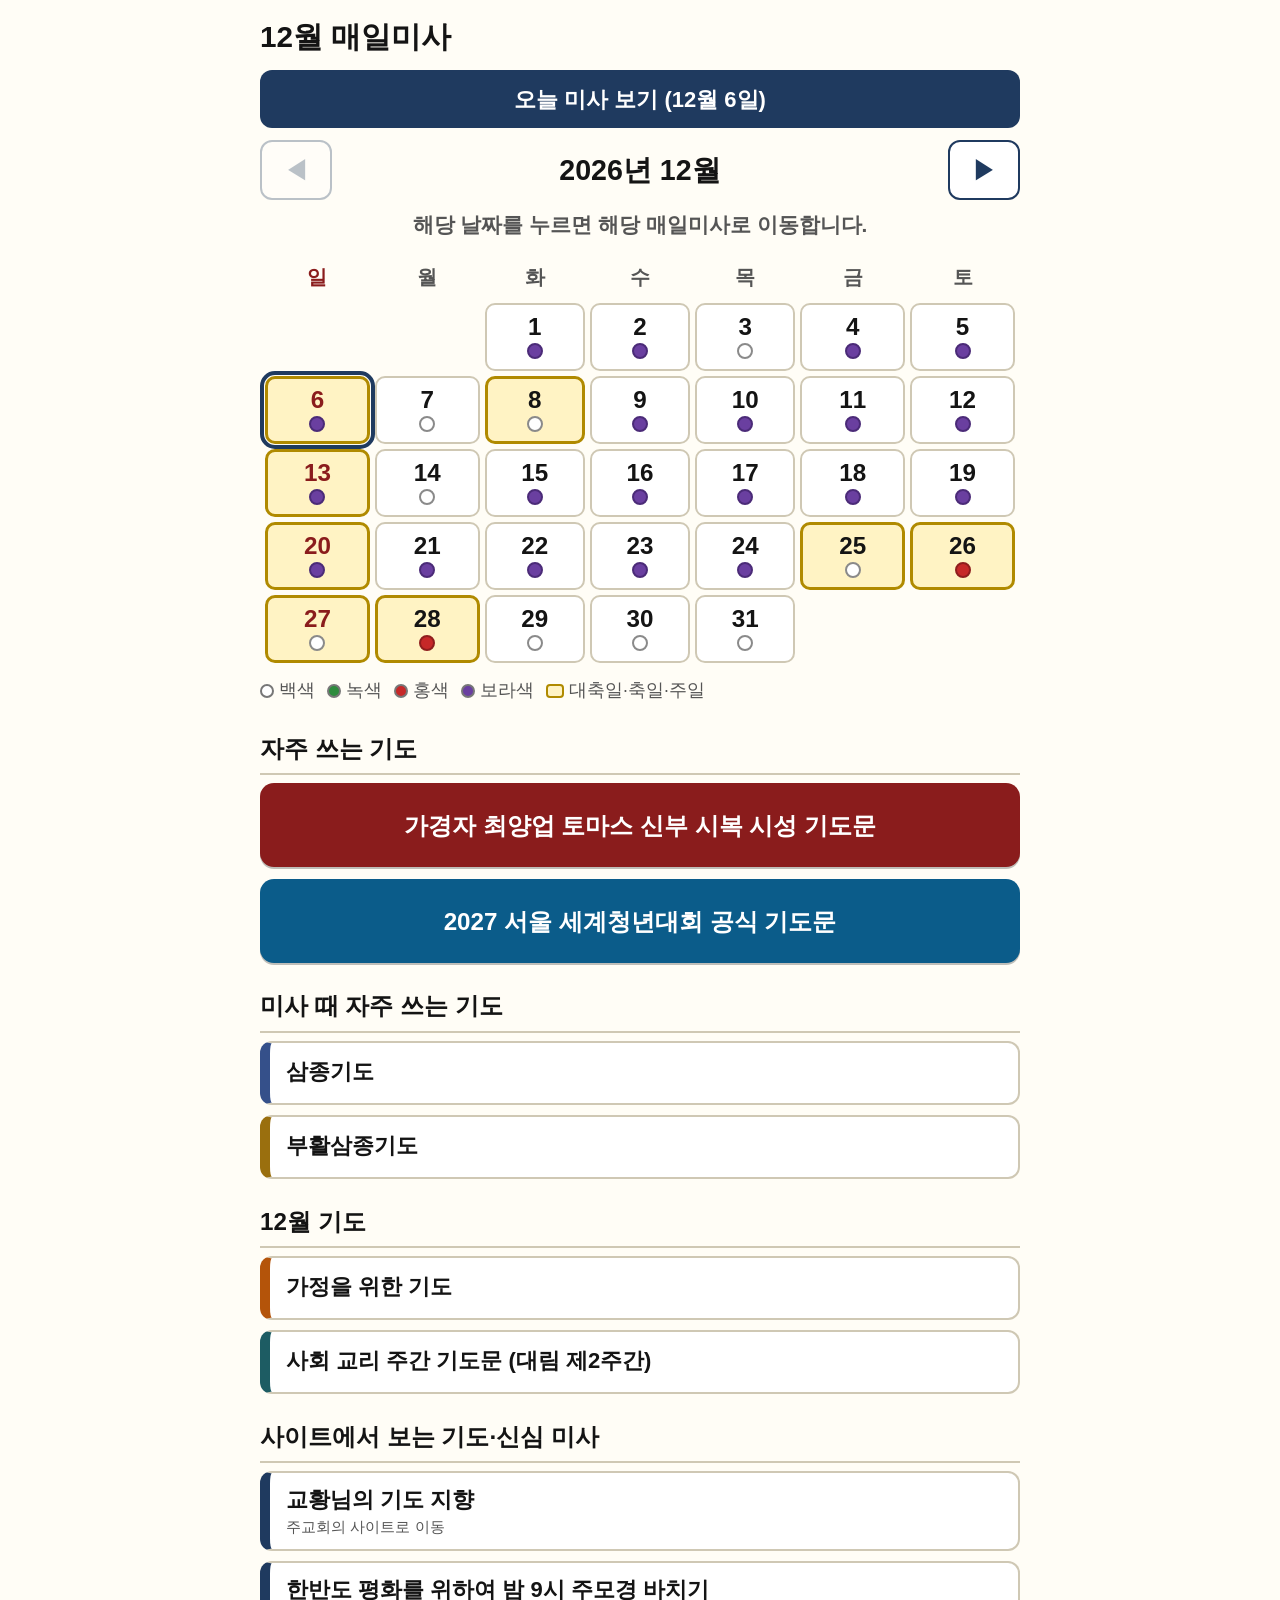
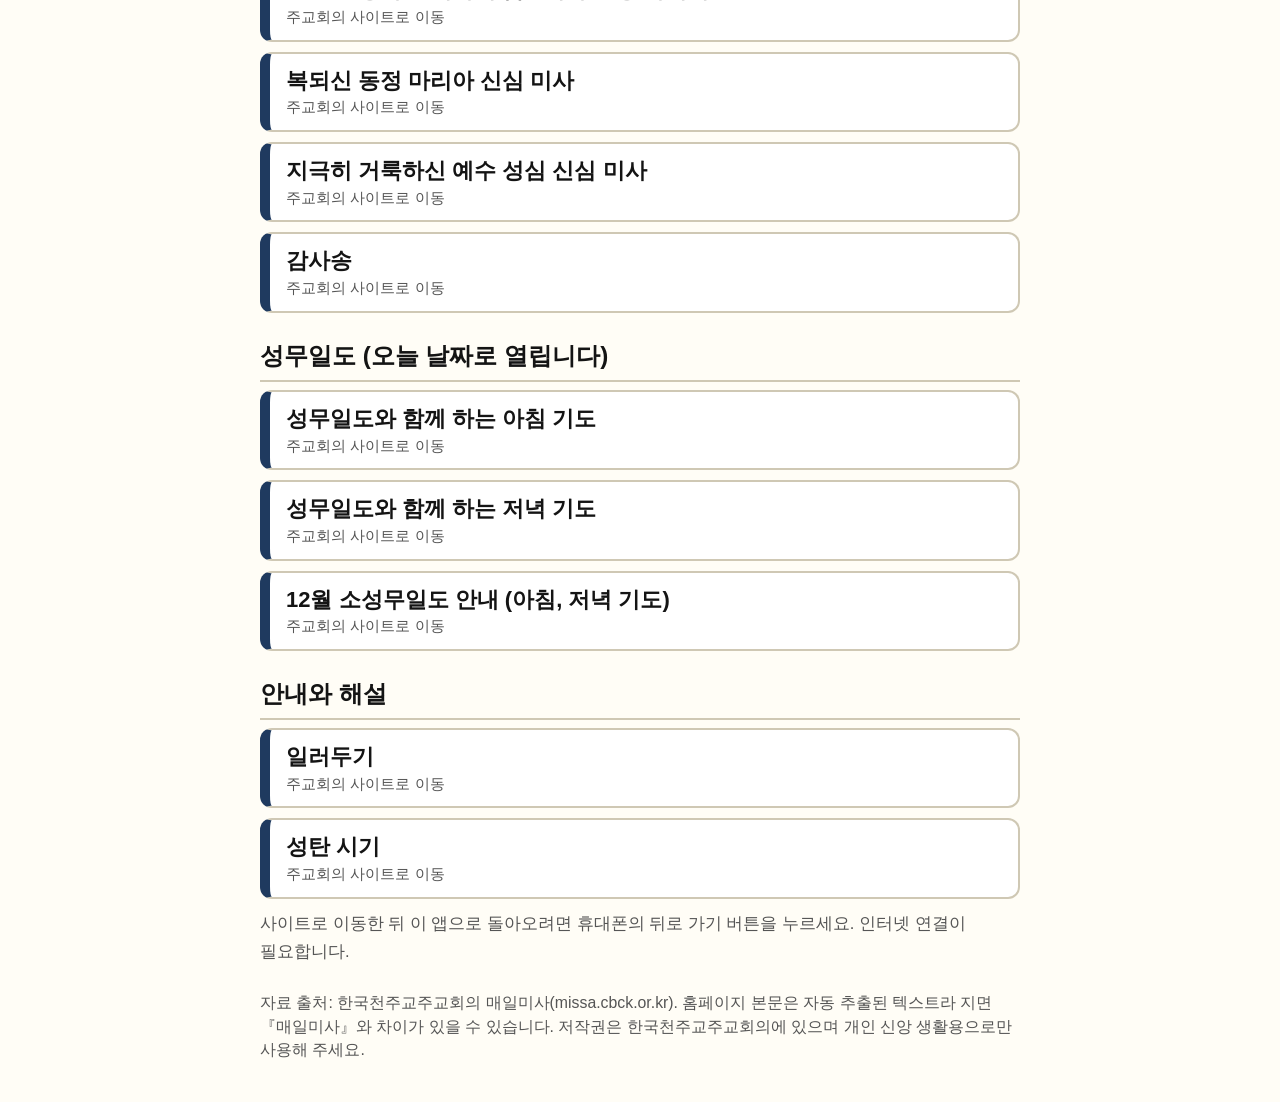
==== missa/index.html @ 9f72b331 "매일미사: 2027년 1월 추가, 3개월 롤링 달력 및 준비 중 안내 Co-Authored-By: Claude Sonnet 5.5 <noreply@anthropic.com> Cla" ====
<!DOCTYPE html>
<html lang="ko">
<head>
<meta charset="utf-8">
<meta name="viewport" content="width=device-width, initial-scale=1, viewport-fit=cover">
<title>매일미사</title>
<style>
:root{--tfs:22px;--bg:#fffdf6;--ink:#141414;--sub:#555;--line:#cfc8b4;--btn:#1f3a5f;--btnink:#fff;--accent:#8a1c1c;--soft:#f1ecdc}
*{box-sizing:border-box;-webkit-tap-highlight-color:transparent}
html{font-size:22px}
body{margin:0;background:var(--bg);color:var(--ink);font-family:"Noto Sans KR","Malgun Gothic","Apple SD Gothic Neo",sans-serif;line-height:1.7;word-break:keep-all}
button{font:inherit;cursor:pointer}
.wrap{max-width:760px;margin:0 auto;padding:12px 14px 40px}
@media (min-width:820px){.wrap{max-width:none;padding:12px 4vw 40px}#app>*{max-width:760px;margin-left:auto;margin-right:auto}#app>.more{display:block}#app>.body{max-width:none}#app>.bh{max-width:none;margin-left:0;margin-right:0}}
.top{display:flex;align-items:center;justify-content:space-between;gap:8px;margin-bottom:8px}
h1{font-size:1.35rem;margin:0}
.fsbox{display:flex;gap:6px}
.fsbox{flex:none}
.fsbox button{font-size:1rem;line-height:1;padding:0 8px;display:flex;align-items:center;justify-content:center;min-width:54px;height:48px;border:2px solid var(--btn);background:#fff;color:var(--btn);border-radius:10px;font-weight:700}
.btn{display:block;width:100%;min-height:58px;padding:10px 14px;border:0;border-radius:12px;background:var(--btn);color:var(--btnink);font-weight:700;text-align:center;text-decoration:none}
.btn.alt{background:#fff;color:var(--btn);border:2px solid var(--btn)}
.today{margin:6px 0 12px}
.cal{width:100%;border-collapse:separate;border-spacing:5px}
.cal th{font-size:.9rem;padding:4px 0;color:var(--sub)}
.cal th.sun,.cal td.sun .n{color:var(--accent)}
.cal td{padding:0}
.cell{width:100%;height:68px;border:2px solid var(--line);border-radius:10px;background:#fff;display:flex;flex-direction:column;align-items:center;justify-content:center;gap:4px;color:var(--ink)}
.cell .n{font-size:1.1rem;font-weight:700;line-height:1}
.dot{width:16px;height:16px;border-radius:50%;border:2px solid #777;display:block}
.c-백{background:#fff;border-color:#8a8a8a}.c-녹{background:#2e8b3d;border-color:#1f6a2b}.c-홍{background:#c62828;border-color:#8f1d1d}.c-자{background:#6a3fa0;border-color:#4b2b78}
.cell.major{background:#fff3c4;border-color:#b08a00;border-width:3px}
.cell.now{outline:4px solid var(--btn);outline-offset:1px}
.cell.none{opacity:.35}
.legend{display:flex;flex-wrap:wrap;gap:12px;font-size:.8rem;color:var(--sub);margin:8px 2px 4px;align-items:center}
.legend span{display:inline-flex;align-items:center;gap:5px}
.legend i{display:inline-block;width:14px;height:14px;border-radius:50%;border:2px solid #777}
.legend b{display:inline-block;width:18px;height:14px;background:#fff3c4;border:2px solid #b08a00;border-radius:4px}
h2.sec{font-size:1.1rem;margin:22px 0 8px;padding-bottom:4px;border-bottom:2px solid var(--line)}
.grid2{display:grid;grid-template-columns:1fr 1fr;gap:10px}
.grid2 .btn{font-size:.9rem;min-height:64px;line-height:1.35}
.note{font-size:.75rem;color:var(--sub);margin-top:6px}
.bar{display:grid;grid-template-columns:1fr 1fr 1fr;gap:8px;margin-bottom:10px}
.bar .btn{min-height:54px;font-size:.9rem;padding:6px}
.head .date{font-size:.95rem;color:var(--sub)}
.head .title{font-size:1.25rem;font-weight:700;display:flex;align-items:center;gap:10px;margin:2px 0}
.head .title .dot{flex:none}
.opt{font-size:.85rem;color:var(--sub)}
.intro{background:var(--soft);border-radius:10px;padding:10px 12px;font-size:.85rem;margin:10px 0;white-space:pre-line}
.mset{display:grid;grid-template-columns:repeat(3,1fr);gap:8px;margin:10px 0}
.tabs{display:grid;grid-template-columns:repeat(3,1fr);gap:8px;margin:10px 0}
.tab{min-height:58px;padding:6px;border:2px solid var(--btn);background:#fff;color:var(--btn);border-radius:12px;font-weight:700;font-size:.92rem;line-height:1.25}
.tab.on{background:var(--btn);color:#fff}
.more{width:100%;margin:2px 0 6px;min-height:50px;border:2px dashed var(--btn);background:transparent;color:var(--btn);border-radius:12px;font-weight:700}
.tabs.small .tab{min-height:50px;font-size:.82rem;border-color:#6b7c93;color:#2c4263}
.tabs.small .tab.on{background:#2c4263;color:#fff}
.body{background:#fff;border:2px solid var(--line);border-radius:12px;padding:14px 14px 18px;margin-top:8px;font-size:var(--tfs)}
.body h3{margin:0 0 8px;font-size:1.05em;color:var(--btn)}
.body p{margin:0}
.ln{display:block;margin:0 0 .45em}
.lead{color:var(--sub);font-size:.88em}
.kind{font-weight:700;margin-top:.6em}
.ref{font-weight:700;color:var(--accent)}
.rf{font-weight:700;color:var(--accent)}
.vn{font-size:.7em;vertical-align:super;color:var(--sub);margin-right:.25em;font-weight:700}
.gap{height:.6em}
.foot{margin-top:26px;font-size:.72rem;color:var(--sub);line-height:1.5}
.pbig{display:block;width:100%;min-height:84px;margin:0 0 12px;padding:12px 16px;border:0;border-radius:14px;color:#fff;font-weight:700;font-size:1.1rem;line-height:1.4;text-align:center;box-shadow:0 2px 0 rgba(0,0,0,.25)}
.plist{display:block;width:100%;min-height:64px;margin:0 0 10px;padding:12px 16px;border:2px solid var(--line);border-left-width:10px;border-left-color:var(--btn);border-radius:12px;background:#fff;color:var(--ink);font-weight:700;font-size:1rem;line-height:1.4;text-align:left;text-decoration:none}
.prep{margin:18px 16px;padding:28px 18px;border:2px dashed #bbb;border-radius:12px;text-align:center;font-size:1.15rem;font-weight:700;line-height:1.7;color:var(--sub)}
.calhint{margin:0 0 12px;text-align:center;font-size:.95rem;font-weight:700;color:var(--sub);line-height:1.4}
.plist small{display:block;font-weight:400;font-size:.7rem;color:var(--sub)}
.ptitle{font-size:1.25rem;font-weight:700;margin:6px 0 10px;line-height:1.4}
.ptext .ln{margin-bottom:.35em}
.msw{display:grid;grid-template-columns:1fr 1fr;gap:8px;margin:0 0 10px}
.mnav{display:grid;grid-template-columns:72px 1fr 72px;gap:8px;align-items:center;margin:0 0 10px}
.mnav .mt{text-align:center;font-size:1.3rem;font-weight:700}
.mnav .mb{height:60px;border:2px solid var(--btn);background:#fff;color:var(--btn);border-radius:12px;font-weight:700;font-size:1.1rem}
.mnav .mb:disabled{opacity:.3}
.bh{display:flex;align-items:center;justify-content:space-between;gap:10px;margin:0 0 8px}
.bh h3,.bh .ptitle{margin:0;flex:1}
.hide{display:none}
</style>
</head>
<body>
<div class="wrap" id="app"></div>
<script>
const DATA = {"20261101":{"d":"2026년 11월 01일 일요일","c":"백","t":"모든 성인 대축일","o":[],"n":"","g":"대영광송 · 신경 · 교중","i":"오늘은 하늘 나라의 모든 성인을 기리는 대축일로, 하느님과 함께 영광을 누리는 성인들의 모범을 본받고자 다짐하는 날이다. 특히 전례력에 축일이 따로 지정되지 않은 성인들을 기억하고 기린다. 이 축일은 동방 교회에서 먼저 시작되어 609년 성 보니파시오 4세 교황 때부터 서방 교회에서도 지내게 되었다. 처음에는 5월 13일이었는데, 9세기 중엽에 11월 1일로 바뀌었다. 교회는 이날 그리스도인들에게 죽음 뒤의 새로운 삶을 바라며 살아가도록 미래의 영광스러운 모습을 보여 주고, 우리와 하늘 나라의 모든 성인 사이의 연대성도 깨우쳐 준다.","s":{"오늘 전례":"오늘은 모든 성인 대축일입니다. 성인들은 하늘 나라에서 하느님을 직접 뵈며 영원한 행복을 누립니다. 하늘 나라의 성인들을 기리며 전구를 청합시다. 예수 그리스도의 죽음과 부활을 굳게 믿는 우리도, 희망을 안고 성인들처럼 하느님을 뵐 그날까지 열심히 살아갑시다.","입당송":"주님 안에서 다 함께 기뻐하세. 모든 성인을 공경하며 축제를 지내세. 천사들도 이 큰 축제를 기뻐하며, 하느님의 아드님을 찬양하네.","본기도":"전능하시고 영원하신 하느님,\n이 성대한 축제로 모든 성인의 공덕을 기리게 하셨으니\n성인들의 전구를 들으시고\n저희가 바라던 하느님의 자비를 풍성히 베풀어 주소서.\n성부와 성령과 함께 천주로서\n영원히 살아 계시며 다스리시는 성자\n우리 주 예수 그리스도를 통하여 비나이다.","제1독서":"<내가 보니, 아무도 수를 셀 수 없을 만큼 큰 무리가 있었습니다. 그들은 모든 민족과 종족과 백성과 언어권에서 나온 사람들이었습니다.>\n▥ 요한 묵시록의 말씀입니다.\n7,2-4.9-14\n나 요한은 2 다른 한 천사가 살아 계신 하느님의 인장을 가지고\n해 돋는 쪽에서 올라오는 것을 보았습니다.\n그가 땅과 바다를 해칠 권한을 받은 네 천사에게 큰 소리로 외쳤습니다.\n3 “우리가 우리 하느님의 종들의 이마에 인장을 찍을 때까지\n땅도 바다도 나무도 해치지 마라.”\n4 나는 인장을 받은 이들의 수가 십사만 사천 명이라고 들었습니다.\n인장을 받은 이들은\n이스라엘 자손들의 모든 지파에서 나온 사람들이었습니다.\n9 그다음에 내가 보니, 아무도 수를 셀 수 없을 만큼 큰 무리가 있었습니다.\n모든 민족과 종족과 백성과 언어권에서 나온 그들은,\n희고 긴 겉옷을 입고 손에는 야자나무 가지를 들고서\n어좌 앞에 또 어린양 앞에 서 있었습니다.\n10 그들이 큰 소리로 외쳤습니다.\n“구원은 어좌에 앉아 계신 우리 하느님과 어린양의 것입니다.”\n11 그러자 모든 천사가 어좌와 원로들과 네 생물 둘레에 서 있다가,\n어좌 앞에 얼굴을 땅에 대고 엎드려 하느님께 경배하며 12 말하였습니다.\n“아멘. 우리 하느님께 찬미와 영광과 지혜와 감사와 영예와 권능과 힘이\n영원무궁하기를 빕니다. 아멘.”\n13 그때에 원로 가운데 하나가,\n“희고 긴 겉옷을 입은 저 사람들은 누구이며 어디에서 왔느냐?” 하고\n나에게 물었습니다.\n14 “원로님, 원로님께서 알고 계시지 않습니까?” 하고\n내가 대답하였더니, 그가 나에게 말하였습니다.\n“저 사람들은 큰 환난을 겪어 낸 사람들이다.\n저들은 어린양의 피로 자기들의 긴 겉옷을 깨끗이 빨아 희게 하였다.”\n주님의 말씀입니다.\n◎ 하느님, 감사합니다.","화답송":"시편 24(23),1-2.3-4ㄱㄴ.5-6(◎ 6 참조)\n◎ 주님, 이들이 당신 얼굴을 찾는 세대이옵니다.\n○ 주님의 것이라네, 온 땅과 그 안에 가득 찬 것들, 온 누리와 그 안에 사는 것들. 그분이 물 위에 세우시고, 강 위에 굳히셨네. ◎\n○ 누가 주님의 산에 오를 수 있으랴? 누가 그 거룩한 곳에 설 수 있으랴? 손이 깨끗하고 마음이 결백한 이, 헛된 것에 정신을 팔지 않는 이라네. ◎\n○ 그는 주님께 복을 받으리라. 구원의 하느님께 의로움을 얻으리라. 이들이 야곱이라네. 그분을 찾는 세대, 그분 얼굴을 찾는 세대라네. ◎","제2독서":"<우리는 하느님을 있는 그대로 뵙게 될 것입니다.>\n▥ 요한 1서의 말씀입니다.\n3,1-3\n사랑하는 여러분,\n1 아버지께서 우리에게 얼마나 큰 사랑을 주시어\n우리가 하느님의 자녀라 불리게 되었는지 생각해 보십시오.\n과연 우리는 그분의 자녀입니다.\n세상이 우리를 알지 못하는 까닭은\n세상이 그분을 알지 못하였기 때문입니다.\n2 사랑하는 여러분, 이제 우리는 하느님의 자녀입니다.\n우리가 어떻게 될지는 아직 드러나지 않았지만,\n그분께서 나타나시면 우리도 그분처럼 되리라는 것은 알고 있습니다.\n그분을 있는 그대로 뵙게 될 것이기 때문입니다.\n3 그분께 이러한 희망을 두는 사람은 모두,\n그리스도께서 순결하신 것처럼 자신도 순결하게 합니다.\n주님의 말씀입니다.\n◎ 하느님, 감사합니다.","복음 환호송":"마태 11,28 참조\n◎ 알렐루야.\n○ 주님이 말씀하신다. 고생하며 무거운 짐을 진 너희는 모두 나에게 오너라. 내가 너희에게 안식을 주리라.\n◎ 알렐루야.","복음":"<기뻐하고 즐거워하여라. 너희가 하늘에서 받을 상이 크다.>\n✠ 마태오가 전한 거룩한 복음입니다.\n5,1-12ㄴ\n그때에 1 예수님께서는 군중을 보시고 산으로 오르셨다.\n그분께서 자리에 앉으시자 제자들이 그분께 다가왔다.\n2 예수님께서 입을 여시어 그들을 이렇게 가르치셨다.\n3 “행복하여라, 마음이 가난한 사람들! 하늘 나라가 그들의 것이다.\n4 행복하여라, 슬퍼하는 사람들! 그들은 위로를 받을 것이다.\n5 행복하여라, 온유한 사람들! 그들은 땅을 차지할 것이다.\n6 행복하여라, 의로움에 주리고 목마른 사람들! 그들은 흡족해질 것이다.\n7 행복하여라, 자비로운 사람들! 그들은 자비를 입을 것이다.\n8 행복하여라, 마음이 깨끗한 사람들! 그들은 하느님을 볼 것이다.\n9 행복하여라, 평화를 이루는 사람들! 그들은 하느님의 자녀라 불릴 것이다.\n10 행복하여라, 의로움 때문에 박해를 받는 사람들!\n하늘 나라가 그들의 것이다.\n11 사람들이 나 때문에 너희를 모욕하고 박해하며,\n너희를 거슬러 거짓으로 온갖 사악한 말을 하면, 너희는 행복하다!\n12 기뻐하고 즐거워하여라. 너희가 하늘에서 받을 상이 크다.”\n주님의 말씀입니다.\n◎ 그리스도님, 찬미합니다.","보편 지향 기도":"<각 공동체 스스로 준비한 기도를 바치는 것이 바람직하다.>\n\n1. 교회를 위하여 기도합시다.\n\n의로우신 주님, 교회에 진리의 빛을 비추시어, 세상 모든 이가 이기심의 유혹에 빠지지 않고 부를 올바로 사용하며, 언제나 공동선에 봉사하고 가난한 이들과 연대하도록 이끌게 하소서.\n\n2. 세계 평화를 위하여 기도합시다.\n\n인자하신 주님, 평화를 바라면서도 전쟁이 끊이지 않는 이 세계를 굽어보시어, 이해관계와 이익을 좇아 다투기보다, 대화로 갈등을 풀며 평화로이 살아가게 하소서.\n\n3. 부부들을 위하여 기도합시다.\n\n사랑의 근원이신 주님, 세상 부부들을 돌보아 주시어, 주님께서 주시는 생명을 소중히 받아들이고, 주님의 일에 온마음으로 참여하는 주님 사랑의 증인이 되게 하소서.\n\n4. 교구(대리구, 수도회) 공동체를 위하여 기도합시다.\n\n인도자이신 주님, 저희 교구(대리구, 수도회) 공동체를 굽어살피시어, 공동체가 주님만을 바라며 자신을 오롯이 바친 성인들을 본받아, 주님 뜻에 맞갖게 나아가도록 도와주소서.","예물 기도":"주님,\n모든 성인을 공경하며 드리는 이 예물을 기꺼이 받으시고\n언제나 주님과 함께 살고 있는 성인들의 전구로\n저희도 영원한 구원에 이르게 하소서.\n우리 주 그리스도를 통하여 비나이다.","감사송":"<성인 감사송 3 : 우리의 어머니인 예루살렘의 영광>\n거룩하신 아버지, 전능하시고 영원하신 주 하느님,\n언제나 어디서나 아버지께 감사함이\n참으로 마땅하고 옳은 일이며 저희 도리요 구원의 길이옵니다.\n아버지께서 오늘 저희 어머니인 천상 도읍 예루살렘을 보여 주시니\n거기서 저희 형제들은 이미 승리의 월계관을 받아 쓰고\n아버지를 영원히 기리고 있나이다.\n나약한 저희도 성인들의 뒤를 따라 영광을 기뻐하며\n그들의 도움과 모범으로 힘을 얻어\n활기찬 믿음으로 영원한 고향을 향하여\n나그넷길을 서두르고 있나이다.\n그들의 모범은 나약한 저희에게 힘이 되나이다.\n그러므로 저희도 모든 성인과 천사와 함께\n주님을 찬미하며 기쁨에 넘쳐 큰 소리로 외치나이다.","영성체송":"마태 5,8-10\n행복하여라, 마음이 깨끗한 사람들! 그들은 하느님을 보리라. 행복하여라, 평화를 이루는 사람들! 그들은 하느님의 자녀라 불리리라. 행복하여라, 의로움 때문에 박해를 받는 사람들! 하늘 나라가 그들의 것이다.","영성체 후 묵상":"“행복하여라, 마음이 가난한 사람들! 하늘 나라가 그들의 것이다.” 누구나 알고 있지만 듣는 이에 따라 울림이 다른 예수님의 말씀입니다. 성인들은 예수님의 말씀대로 마음이 가난한 삶을 산 이들입니다. 예수님 때문에 모욕과 박해를 받으면서도 기뻐하고 즐거워한 이들입니다. 우리도 성인들처럼 살아가기로 굳게 다짐하며 성인들의 전구를 청합시다.\n\n<그리스도와 일치를 이루는 가운데 잠시 마음속으로 기도합시다.>","영성체 후 기도":"홀로 거룩하시고 놀라우신 하느님,\n모든 성인과 함께 하느님을 경배하며 은총을 간청하오니\n저희가 하느님의 넘치는 사랑으로 거룩하게 되어\n현세의 나그네 식탁에서 천상 고향의 잔치로 건너가게 하소서.\n우리 주 그리스도를 통하여 비나이다.","오늘의 묵상":"흔히 “지금 나는 행복한가?”라고 스스로 물을 때, 우리는 먼저 심리적 차원으로 접근하고는 합니다. 예를 들어 내가 지금 만족감을 느끼고 있는지, 또는 지금 기분이 좋은 상태인지를 생각합니다. 우리가 삶에서 느끼는 만족감과 좋은 기분은 분명 인간적으로 중요한 가치입니다. 그러나 오늘 복음 속 예수님께서는 우리에게 ‘참행복’이 무엇인지 새롭게 가르쳐 주십니다. 참행복이란 우리 눈길을 하느님께 돌릴 때 찾을 수 있다고 알려 주십니다.\n고대 그리스 철학자 아리스토텔레스는 행복을 덕을 통하여 인간적 번영을 이룬 상태로 보았습니다. 그러나 오늘 복음은 우리에게 행복이란 하느님을 소유함으로써(민수 18,20 참조) 완전해지는 상태라는 진리를 가르칩니다.\n만일 남들보다 가진 것이 훨씬 많은데, 하느님 나라가 약속되어 있지 않다면? 만일 남들보다 더 큰 힘을 가지고 있는데, 하느님의 자녀라고 불릴 수 없다면? 만일 지금의 삶이 너무나 만족스러운데, 하느님과 멀어져 있다면? 과연 참으로 행복한 사람이라고 할 수 있을까요?\n가난하고, 슬퍼하고, 박해받는 사람들은 행복해 보이지 않습니다. 그럼에도 예수님께서는 그들에게 행복을 선언하십니다. 그 까닭은 현재의 고통이 좋은 것이어서가 아니라, 그들에게 하느님 나라가 약속되어 있기 때문입니다.\n그러니 내가 지금 행복한지를 물을 때, 현재 우리가 놓인 상태에 만족하는지 여부가 아니라, 우리가 하느님의 자녀로서 누리게 될 하느님 나라를 생각할 수 있으면 좋겠습니다. 참행복은 현재의 내 감정 상태가 아니라, 하느님께서 우리의 몫이 되어 주시겠다는 약속에서 오기 때문입니다.\n\n(허권범 프란치스코 신부)\n\n매일미사 © 한국천주교중앙협의회"}},"20261102":{"d":"2026년 11월 02일 월요일","c":"자","t":"죽은 모든 이를 기억하는 위령의 날","o":[],"n":"","g":"","i":"‘죽은 모든 이를 기억하는 위령의 날’은 죽은 모든 이의 영혼, 특히 연옥 영혼들이 하루빨리 하느님 나라에 들어갈 수 있도록 기도하는 날이다. 전통적으로 교회는 오늘 세 대의 위령 미사를 봉헌해 왔다. 이러한 특전은 15세기 에스파냐의 도미니코 수도회에서 시작되었다. 교회는 ‘모든 성인 대축일’인 11월 1일부터 8일까지 묘지를 방문하여 세상을 떠난 이들을 위해서 기도할 것을 권장하고 있다.\n\n<이날의 독서는 『미사 독서』 Ⅳ(‘죽은 이를 위한 미사’)에서 선택하여 봉독할 수도 있다.>","m":[{"l":"첫째 미사","s":{"입당송":"1테살 4,14; 1코린 15,22 참조\n예수님이 돌아가셨다가 다시 살아나셨듯이, 하느님은 예수님을 통하여 죽은 이들을 예수님과 함께 데려가시리라. 아담 안에서는 모든 사람이 죽었지만, 그리스도 안에서는 모든 사람이 살아나리라.","본기도":"주님,\n성자께서 죽음에서 부활하시어 저희의 믿음을 깊게 하셨으니\n저희의 기도를 인자로이 들으시고\n저희도 세상을 떠난 주님의 종들과 더불어\n그리스도와 함께 부활하리라는 굳건한 희망을 지니게 하소서.\n성부와 성령과 …….","제1독서":"<나는 알고 있다네, 나의 구원자께서 살아 계심을.>\n▥ 욥기의 말씀입니다.\n19,1.23-27ㄴ\n1 욥이 말을 받았다.\n23 “아, 제발 누가 나의 이야기를 적어 두었으면!\n제발 누가 비석에다 기록해 주었으면!\n24 철필과 납으로 바위에다 영원히 새겨 주었으면!\n25 그러나 나는 알고 있다네, 나의 구원자께서 살아 계심을.\n그분께서는 마침내 먼지 위에서 일어서시리라.\n26 내 살갗이 이토록 벗겨진 뒤에라도 이 내 몸으로 나는 하느님을 보리라.\n27 내가 기어이 뵙고자 하는 분,\n내 눈은 다른 이가 아니라 바로 그분을 보리라.”\n주님의 말씀입니다.\n◎ 하느님, 감사합니다.","화답송":"시편 27(26),1.4.7과 8ㄷ과 9ㄱ.13-14(◎ 1ㄱ 또는 13)\n◎ 주님은 나의 빛, 나의 구원이시다.\n또는\n◎ 저는 산 이들의 땅에서 주님의 어지심을 보리라 믿나이다.\n○ 주님은 나의 빛, 나의 구원. 나 누구를 두려워하랴? 주님은 내 생명의 요새. 나 누구를 무서워하랴? ◎\n○ 주님께 청하는 오직 한 가지, 나 그것을 얻고자 하니, 내 한평생 주님의 집에 살며, 주님의 아름다움 바라보고, 그분의 성전 우러러보는 것이라네. ◎\n○ 주님, 부르짖는 제 소리 들어 주소서. 자비를 베푸시어 응답하소서. 제가 당신 얼굴을 찾고 있나이다. 당신 얼굴 제게서 감추지 마소서. ◎\n○ 저는 산 이들의 땅에서, 주님의 어지심을 보리라 믿나이다. 주님께 바라라. 힘내어 마음을 굳게 가져라. 주님께 바라라. ◎","제2독서":"<그리스도의 피로 의롭게 된 우리는 그분을 통하여 하느님의 진노에서 구원을 받게 될 것입니다.>\n▥ 사도 바오로의 로마서 말씀입니다.\n5,5-11\n형제 여러분, 5 희망은 우리를 부끄럽게 하지 않습니다.\n우리가 받은 성령을 통하여\n하느님의 사랑이 우리 마음에 부어졌기 때문입니다.\n6 우리가 아직 나약하던 시절,\n그리스도께서는 정해진 때에 불경한 자들을 위하여 돌아가셨습니다.\n7 의로운 이를 위해서라도 죽을 사람은 거의 없습니다.\n혹시 착한 사람을 위해서라면 누가 죽겠다고 나설지도 모릅니다.\n8 그런데 우리가 아직 죄인이었을 때에\n그리스도께서 우리를 위하여 돌아가심으로써,\n하느님께서는 우리에 대한 당신의 사랑을 증명해 주셨습니다.\n9 그러므로 이제 그분의 피로 의롭게 된 우리가 그분을 통하여\n하느님의 진노에서 구원을 받게 되리라는 것은 더욱 분명합니다.\n10 우리가 하느님의 원수였을 때에\n그분 아드님의 죽음으로 그분과 화해하게 되었다면,\n화해가 이루어진 지금 그 아드님의 생명으로 구원을 받게 되리라는 것은\n더욱 분명합니다.\n11 그뿐 아니라 우리는 또한 우리 주 예수 그리스도를 통하여 하느님을 자랑합니다.\n이 그리스도를 통하여 이제 화해가 이루어진 것입니다.\n주님의 말씀입니다.\n◎ 하느님, 감사합니다.","복음 환호송":"마태 25,34 참조\n◎ 알렐루야.\n○ 주님이 말씀하신다. 내 아버지께 복을 받은 이들아 와서, 세상 창조 때부터 너희를 위하여 준비된 나라를 차지하여라.\n◎ 알렐루야.","복음":"<기뻐하고 즐거워하여라. 너희가 하늘에서 받을 상이 크다.>\n✠ 마태오가 전한 거룩한 복음입니다.\n5,1-12ㄴ\n그때에 1 예수님께서는 군중을 보시고 산으로 오르셨다.\n그분께서 자리에 앉으시자 제자들이 그분께 다가왔다.\n2 예수님께서 입을 여시어 그들을 이렇게 가르치셨다.\n3 “행복하여라, 마음이 가난한 사람들! 하늘 나라가 그들의 것이다.\n4 행복하여라, 슬퍼하는 사람들! 그들은 위로를 받을 것이다.\n5 행복하여라, 온유한 사람들! 그들은 땅을 차지할 것이다.\n6 행복하여라, 의로움에 주리고 목마른 사람들! 그들은 흡족해질 것이다.\n7 행복하여라, 자비로운 사람들! 그들은 자비를 입을 것이다.\n8 행복하여라, 마음이 깨끗한 사람들! 그들은 하느님을 볼 것이다.\n9 행복하여라, 평화를 이루는 사람들! 그들은 하느님의 자녀라 불릴 것이다.\n10 행복하여라, 의로움 때문에 박해를 받는 사람들!\n하늘 나라가 그들의 것이다.\n11 사람들이 나 때문에 너희를 모욕하고 박해하며,\n너희를 거슬러 거짓으로 온갖 사악한 말을 하면, 너희는 행복하다!\n12 기뻐하고 즐거워하여라. 너희가 하늘에서 받을 상이 크다.”\n주님의 말씀입니다.\n◎ 그리스도님, 찬미합니다.","보편 지향 기도":"<각 공동체 스스로 준비한 기도를 바치는 것이 바람직하다.>\n\n1. 교회를 위하여 기도합시다.\n\n인도자이신 주님, 지상의 나그네인 교회를 굽어보시어, 그리스도의 가르침을 충실히 따르며 하느님 나라의 기쁨을 미리 맛볼 수 있는 은총을 베풀어 주소서.\n\n2. 세계 지도자들을 위하여 기도합시다.\n\n의로우신 주님, 세계 지도자들을 주님의 정의로 이끌어 주시어, 인간의 생명과 자유와 행복을 무엇보다 먼저 생각하고, 창조된 모든 것을 조화롭게 지켜 나가도록 도와주소서.\n\n3. 가족을 잃은 이들을 위하여 기도합시다.\n\n위로자이신 주님, 사랑하는 가족을 떠나보내고 힘겨워하는 이들을 위로하시어, 그들이 십자가 아래 성모님을 기억하며, 부활의 희망으로 고통을 이겨 내게 하소서.\n\n4. 본당 공동체를 위하여 기도합시다.\n\n자비하신 주님, 위령의 날을 맞은 저희 본당 공동체를 살펴 주시어, 공동체 안에서 저희와 함께하다가 세상을 떠난 이들을 기억하며, 더욱더 열심히 기도하고, 다 함께 기쁘게 살아가게 하소서.","예물 기도":"주님,\n성자께서 세우신 사랑의 큰 성사로 하나 되어\n저희가 바치는 이 예물을 자비로이 굽어보시고\n세상을 떠난 주님의 종들이 성자와 함께 천상 영광을 누리게 하소서.\n성자께서는 영원히 …….","감사송":"<위령 감사송 1 : 그리스도 안에서 이루어진 부활의 희망>\n거룩하신 아버지, 전능하시고 영원하신 주 하느님,\n우리 주 그리스도를 통하여\n언제나 어디서나 아버지께 감사함이\n참으로 마땅하고 옳은 일이며 저희 도리요 구원의 길이옵니다.\n그리스도께서 복된 부활의 희망을 주셨기에\n저희는 죽어야 할 운명을 슬퍼하면서도\n다가오는 영생의 약속으로 위로를 받나이다.\n주님, 믿는 이들에게는 죽음이 죽음이 아니요\n새로운 삶으로 옮아감이오니\n세상에서 깃들이던 이 집이 허물어지면\n하늘에 영원한 거처가 마련되나이다.\n그러므로 천사와 대천사와 좌품 주품 천사와\n하늘의 모든 군대와 함께\n저희도 주님의 영광을 찬미하며 끝없이 노래하나이다.","영성체송":"요한 11,25-26 참조\n주님이 말씀하신다. 나는 부활이요 생명이다. 나를 믿는 사람은 죽더라도 살고, 또 살아서 나를 믿는 모든 사람은 영원히 죽지 않으리라.","영성체 후 묵상":"<그리스도와 일치를 이루는 가운데 잠시 마음속으로 기도합시다.>","영성체 후 기도":"주님,\n세상을 떠난 주님의 종들을 위하여 파스카의 신비를 거행하고 비오니\n그들을 빛과 평화의 나라로 이끌어 주소서.\n우리 주 …….","오늘의 묵상":"오늘은 우리보다 앞서 돌아가신 분들을 기억하며 그 영혼을 위하여 기도하는 날입니다. 전통적으로 교회는 이날 세 대의 미사를 봉헌해 왔습니다. 첫째 미사에서는 부활에 대한 굳건한 희망, 둘째 미사에서는 죽은 이들을 위한 하느님의 자비와 안식, 셋째 미사에서는 죽음을 준비하는 깨어 있는 삶에 대하여 묵상하게 됩니다.\n죽음과 관련하여 늘 짝꿍처럼 나오는 말이 ‘인간의 행복’입니다. 가톨릭 교회에서는 인간에게 영원한 행복은 죽음 이후의 삶에서 이루어지므로, 지금 이 땅에서는 그 영원한 행복으로 가는 통로인 죽음을 잘 준비해야 한다고 가르칩니다. 곧 영원한 행복을 기준으로 생각할 때, 삶과 죽음이 서로 관계없는 것이 아니라, 오히려 유기적으로 연결되어 있다는 진리를 알려 줍니다.\n오늘 복음은 우리가 흔히 ‘진복팔단’이라고 하였던 참행복에 관한 말씀입니다. 여기서 첫 번째 “행복하여라.”와 여덟 번째 “행복하여라.”의 결론은 “하늘 나라가 그들의 것이다.”(마태 5,3.10)입니다. 나머지 부분에서는 모두 결론이 미래형인데 이 두 부분의 결론만 현재형이라는 점에 주목해 볼 수 있습니다.\n이는 하늘 나라가 미래의 불투명한 약속이 아니라, 지금 우리가 이미 현세에서 맛볼 수 있으며 동시에 죽음 이후에 완성될 나라임을 뜻합니다. 그러니 사랑하는 형제자매 여러분! 이 첫째 미사를 통하여 지금 이 땅에서부터 부활에 대한 굳건한 희망을 가지면 좋겠습니다. 그 희망은 분명 우리를 하늘 나라의 영원한 행복으로 안내할 것입니다.\n\n(허권범 프란치스코 신부)\n\n매일미사 © 한국천주교중앙협의회"}},{"l":"둘째 미사","s":{"입당송":"4에즈 2,34-35 참조\n주님, 그들에게 영원한 안식을 주소서. 영원한 빛을 그들에게 비추소서.","본기도":"믿는 이들의 영광이시며 의로운 이들의 생명이신 하느님,\n성자의 죽음과 부활로 저희를 구원하셨으니\n세상을 떠난 하느님의 종들에게 자비를 베푸시어\n부활의 신비를 믿은 그들이 영원한 행복을 누리게 하소서.\n성부와 성령과 …….","제1독서":"<하느님께서는 번제물처럼 그들을 받아들이셨다.>\n▥ 지혜서의 말씀입니다.\n3,1-9\n1 의인들의 영혼은 하느님의 손안에 있어\n어떠한 고통도 겪지 않을 것이다.\n2 어리석은 자들의 눈에는 의인들이 죽은 것처럼 보이고\n그들의 말로가 고난으로 생각되며\n3 우리에게서 떠나는 것이 파멸로 여겨지지만 그들은 평화를 누리고 있다.\n4 사람들이 보기에 의인들이 벌을 받는 것 같지만\n그들은 불사의 희망으로 가득 차 있다.\n5 그들은 단련을 조금 받은 뒤 은혜를 크게 얻을 것이다.\n하느님께서 그들을 시험하시고\n그들이 당신께 맞갖은 이들임을 아셨기 때문이다.\n6 그분께서는 용광로 속의 금처럼 그들을 시험하시고\n번제물처럼 그들을 받아들이셨다.\n7 그분께서 그들을 찾아오실 때에 그들은 빛을 내고\n그루터기들만 남은 밭의 불꽃처럼 퍼져 나갈 것이다.\n8 그들은 민족들을 통치하고 백성들을 지배할 것이며\n주님께서는 그들을 영원히 다스리실 것이다.\n9 주님을 신뢰하는 이들은 진리를 깨닫고\n그분을 믿는 이들은 그분과 함께 사랑 속에 살 것이다.\n은총과 자비가 주님의 거룩한 이들에게 주어지고\n그분께서는 선택하신 이들을 돌보시기 때문이다.\n주님의 말씀입니다.\n◎ 하느님, 감사합니다.\n<또는>\n▥ 지혜서의 말씀입니다.\n3,1-6.9\n1 의인들의 영혼은 하느님의 손안에 있어 어떠한 고통도 겪지 않을 것이다.\n2 어리석은 자들의 눈에는 의인들이 죽은 것처럼 보이고\n그들의 말로가 고난으로 생각되며\n3 우리에게서 떠나는 것이 파멸로 여겨지지만 그들은 평화를 누리고 있다.\n4 사람들이 보기에 의인들이 벌을 받는 것 같지만\n그들은 불사의 희망으로 가득 차 있다.\n5 그들은 단련을 조금 받은 뒤 은혜를 크게 얻을 것이다.\n하느님께서 그들을 시험하시고\n그들이 당신께 맞갖은 이들임을 아셨기 때문이다.\n6 그분께서는 용광로 속의 금처럼 그들을 시험하시고\n번제물처럼 그들을 받아들이셨다.\n9 주님을 신뢰하는 이들은 진리를 깨닫고\n그분을 믿는 이들은 그분과 함께 사랑 속에 살 것이다.\n은총과 자비가 주님의 거룩한 이들에게 주어지고\n그분께서는 선택하신 이들을 돌보시기 때문이다.\n주님의 말씀입니다.\n◎ 하느님, 감사합니다.","화답송":"시편 116(114─115),5-6.10-11.15와 16ㄱㄴㄹ(◎ 9)\n◎ 나는 주님 앞에서 걸어가리라. 살아 있는 이들의 땅에서 걸으리라.\n○ 주님은 너그럽고 의로우신 분, 우리 하느님은 자비를 베푸시네. 주님은 작은 이들을 지키시는 분, 가엾은 나를 구해 주셨네. ◎\n○ “나 참으로 비참하구나.” 되뇌면서도 나는 믿었네. 문득 놀라 나는 말하였네. “사람은 모두 거짓말쟁이.” ◎\n○ 주님께 성실한 이들의 죽음이, 주님 눈에는 참으로 소중하네. 아, 주님, 저는 당신의 종. 당신이 제 사슬을 풀어 주셨나이다. ◎","제2독서":"<죄가 많아진 그곳에 은총이 충만히 내렸습니다.>\n▥ 사도 바오로의 로마서 말씀입니다.\n5,17-21\n형제 여러분, 17 한 사람의 범죄로\n그 한 사람을 통하여 죽음이 지배하게 되었지만,\n은총과 의로움의 선물을 충만히 받은 이들은\n예수 그리스도 한 분을 통하여 생명을 누리며 지배할 것입니다.\n18 그러므로 한 사람의 범죄로 모든 사람이 유죄 판결을 받았듯이,\n한 사람의 의로운 행위로 모든 사람이 의롭게 되어 생명을 받습니다.\n19 한 사람의 불순종으로 많은 이가 죄인이 되었듯이,\n한 사람의 순종으로 많은 이가 의로운 사람이 될 것입니다.\n20 율법이 들어와 범죄가 많아지게 하였습니다.\n그러나 죄가 많아진 그곳에 은총이 충만히 내렸습니다.\n21 이는 죄가 죽음으로 지배한 것처럼,\n은총이 우리 주 예수 그리스도를 통하여\n영원한 생명을 가져다주는 의로움으로 지배하게 하려는 것입니다.\n주님의 말씀입니다.\n◎ 하느님, 감사합니다.","복음 환호송":"마태 11,25 참조\n◎ 알렐루야.\n○ 하늘과 땅의 주님이신 아버지, 찬미받으소서. 아버지는 하늘 나라의 신비를 철부지들에게 드러내 보이셨나이다.\n◎ 알렐루야.","복음":"<나에게 오너라. 내가 너희에게 안식을 주겠다.>\n✠ 마태오가 전한 거룩한 복음입니다.\n11,25-30\n25 그때에 예수님께서 이렇게 말씀하셨다.\n“아버지, 하늘과 땅의 주님,\n지혜롭다는 자들과 슬기롭다는 자들에게는 이것을 감추시고\n철부지들에게는 드러내 보이시니, 아버지께 감사드립니다.\n26 그렇습니다, 아버지! 아버지의 선하신 뜻이 이렇게 이루어졌습니다.”\n27 “나의 아버지께서는 모든 것을 나에게 넘겨주셨다.\n그래서 아버지 외에는 아무도 아들을 알지 못한다.\n또 아들 외에는, 그리고 그가 아버지를 드러내 보여 주려는 사람 외에는\n아무도 아버지를 알지 못한다.\n28 고생하며 무거운 짐을 진 너희는 모두 나에게 오너라.\n내가 너희에게 안식을 주겠다.\n29 나는 마음이 온유하고 겸손하니 내 멍에를 메고 나에게 배워라.\n그러면 너희가 안식을 얻을 것이다.\n30 정녕 내 멍에는 편하고 내 짐은 가볍다.”\n주님의 말씀입니다.\n◎ 그리스도님, 찬미합니다.","보편 지향 기도":"<각 공동체 스스로 준비한 기도를 바치는 것이 바람직하다.>\n\n1. 교회를 위하여 기도합시다.\n\n인도자이신 주님, 지상의 나그네인 교회를 굽어보시어, 그리스도의 가르침을 충실히 따르며 하느님 나라의 기쁨을 미리 맛볼 수 있는 은총을 베풀어 주소서.\n\n2. 세계 지도자들을 위하여 기도합시다.\n\n의로우신 주님, 세계 지도자들을 주님의 정의로 이끌어 주시어, 인간의 생명과 자유와 행복을 무엇보다 먼저 생각하고, 창조된 모든 것을 조화롭게 지켜 나가도록 도와주소서.\n\n3. 가족을 잃은 이들을 위하여 기도합시다.\n\n위로자이신 주님, 사랑하는 가족을 떠나보내고 힘겨워하는 이들을 위로하시어, 그들이 십자가 아래 성모님을 기억하며, 부활의 희망으로 고통을 이겨 내게 하소서.\n\n4. 본당 공동체를 위하여 기도합시다.\n\n자비하신 주님, 위령의 날을 맞은 저희 본당 공동체를 살펴 주시어, 공동체 안에서 저희와 함께하다가 세상을 떠난 이들을 기억하며, 더욱더 열심히 기도하고, 다 함께 기쁘게 살아가게 하소서.","예물 기도":"전능하시고 자비로우신 하느님,\n세상을 떠난 하느님의 종들을 몸소 세례의 물로 씻으시고\n사랑과 자비로 끊임없이 보호해 주셨으니\n이 제사를 받아들이시어\n그들의 죄를 그리스도의 피로 깨끗이 씻어 주소서.\n우리 주 …….","감사송":"<위령 감사송 1 : 그리스도 안에서 이루어진 부활의 희망>\n거룩하신 아버지, 전능하시고 영원하신 주 하느님,\n우리 주 그리스도를 통하여\n언제나 어디서나 아버지께 감사함이\n참으로 마땅하고 옳은 일이며 저희 도리요 구원의 길이옵니다.\n그리스도께서 복된 부활의 희망을 주셨기에\n저희는 죽어야 할 운명을 슬퍼하면서도\n다가오는 영생의 약속으로 위로를 받나이다.\n주님, 믿는 이들에게는 죽음이 죽음이 아니요\n새로운 삶으로 옮아감이오니\n세상에서 깃들이던 이 집이 허물어지면\n하늘에 영원한 거처가 마련되나이다.\n그러므로 천사와 대천사와 좌품 주품 천사와\n하늘의 모든 군대와 함께\n저희도 주님의 영광을 찬미하며 끝없이 노래하나이다.","영성체송":"4에즈 2,35.34 참조\n주님, 당신은 자애로우시니, 당신 성인들과 함께 영원한 빛을 그들에게 비추소서.","영성체 후 묵상":"<그리스도와 일치를 이루는 가운데 잠시 마음속으로 기도합시다.>","영성체 후 기도":"주님,\n저희를 위하여 희생되시고 영광스럽게 부활하신\n외아드님의 성체를 받아 모시고 간절히 청하오니\n세상을 떠난 주님의 종들이 파스카의 신비로 깨끗해지고\n훗날 부활하여 영광을 누리게 하소서.\n우리 주 …….","오늘의 묵상":"신학교에서 철학을 강의하다 보면, 죽음 이후 삶에 대하여 자주 이야기하게 됩니다. 많은 과학자가 인간 죽음의 신비를 밝히고자 하였지만 ‘경험 과학’, 곧 경험적 사실을 연구 대상으로 하는 이들에게 구체적으로 경험할 수 없는 사후 세계에 대한 과학 이론은 늘 가설로만 남을 뿐입니다.\n이처럼 죽음 이후 부활의 삶은 과학자들의 방식으로는 증명될 수 없습니다. 오히려 죽음은 하느님께서 우리에게 주신 이성의 빛과 신앙이 지닌 겸손함으로 다가갈 수 있는 신비입니다. 오늘 복음에서 예수님께서도 “슬기롭다는 자들에게는 이것을 감추시고 철부지들에게는 드러내 보이시니, 아버지께 감사드립니다.”(마태 11,25)라고 말씀하십니다.\n누구에게나 닥칠 죽음을 앞에 둔 우리에게는 죽음에 대하여 얼마나 알고 있느냐가 아니라, 죽음 앞에서 가져야 할 겸손함과 하느님께 모든 것을 의탁하는 철부지와 같은 순수함이 중요합니다. 죽음에 대하여 많이 안다고 해서 죽음을 피할 수는 없습니다. 그러나 누구도 죽음을 피할 수 없다는 인간의 한계를 받아들이고 하느님께 자비를 간청하는 겸손은, 죽음이 우리의 끝이 아니라 새로운 삶으로 도약하는 과정임을 깨닫게 합니다. 우리는 죽음보다 크신 하느님의 사랑을 믿는 사람들입니다.\n오늘 하루, 우리보다 먼저 떠난 이들을 하느님의 자비와 사랑에 맡겨 드리며, 죽음을 준비하는 여정에 있는 우리의 삶이 어떠해야 하는지 묵상해 봅시다. 언젠가 우리도 주님 앞에 설 것임을 기억합시다. 오늘 하루, 누군가를 더 사랑하고, 더 용서하면서 말입니다.\n\n(허권범 프란치스코 신부)\n\n매일미사 © 한국천주교중앙협의회"}},{"l":"셋째 미사","s":{"입당송":"로마 8,11 참조\n예수님을 죽은 이들 가운데에서 일으키신 하느님은 우리 안에 사시는 당신의 영을 통하여 우리의 죽을 몸도 다시 살려 주시리라.","본기도":"하느님,\n외아드님께서 죽음을 이기시고 하늘 나라로 건너가게 하셨으니\n세상을 떠난 하느님의 종들도 이 세상의 죽음을 이기고\n창조주요 구원자이신 하느님을 뵈오며 영원히 기뻐하게 하소서.\n성부와 성령과 …….","제1독서":"<티 없는 삶이 곧 원숙한 노년이다.>\n▥ 지혜서의 말씀입니다.\n4,7-15\n7 의인은 때 이르게 죽더라도 안식을 얻는다.\n8 영예로운 나이는 장수로 결정되지 않고 살아온 햇수로 셈해지지 않는다.\n9 사람에게는 예지가 곧 백발이고, 티 없는 삶이 곧 원숙한 노년이다.\n10 하느님 마음에 들어 그분께 사랑받던 그는\n죄인들과 살다가 자리가 옮겨졌다.\n11 악이 그의 이성을 변질시키거나\n거짓이 그의 영혼을 기만하지 못하도록 들어 올려진 것이다.\n12 악의 마력은 좋은 것들을 무색하게 만들고\n솟구치는 욕망은 순수한 정신을 훼손하기 때문이다.\n13 짧은 생애 동안 완성에 다다른 그는 오랜 세월을 채운 셈이다.\n14 주님께서는 그 영혼이 마음에 들어\n그를 악의 한가운데에서 서둘러 데려가셨다.\n그러나 사람들은 그것을 보고도 깨닫지 못하고\n그 일을 마음에 두지도 않았다.\n15 곧 은총과 자비가 주님께 선택된 이들에게 주어지고\n그분께서 당신의 거룩한 이들을 돌보신다는 것이다.\n주님의 말씀입니다.\n◎ 하느님, 감사합니다.","화답송":"시편 23(22),1-3.4.5.6(◎ 1 또는 4ㄱㄴㄷ)\n◎ 주님은 나의 목자, 아쉬울 것 없어라.\n또는\n◎ 어둠의 골짜기를 간다 하여도 당신 함께 계시오니 두려울 것 없나이다.\n○ 주님은 나의 목자, 아쉬울 것 없어라. 푸른 풀밭에 나를 쉬게 하시고, 잔잔한 물가로 나를 이끄시어, 내 영혼에 생기 돋우어 주시고, 당신 이름 위하여, 나를 바른길로 이끌어 주시네. ◎\n○ 어둠의 골짜기를 간다 하여도, 당신 함께 계시오니, 두려울 것 없나이다. 당신의 막대와 지팡이, 저에게 위안이 되나이다. ◎\n○ 원수들 보는 앞에서, 제게 상을 차려 주시고, 머리에 향유를 발라 주시니, 제 술잔 넘치도록 가득하옵니다. ◎\n○ 제 한평생 모든 날에 은총과 자애만이 따르리니, 저는 오래오래 주님 집에 사오리다. ◎","제2독서":"<우리는 새로운 삶을 살아가게 되었습니다.>\n▥ 사도 바오로의 로마서 말씀입니다.\n6,3-9\n형제 여러분,\n3 그리스도 예수님과 하나 되는 세례를 받은 우리가 모두\n그분의 죽음과 하나 되는 세례를 받았다는 사실을 여러분은 모릅니까?\n4 과연 우리는 그분의 죽음과 하나 되는 세례를 통하여\n그분과 함께 묻혔습니다.\n그리하여 그리스도께서 아버지의 영광을 통하여\n죽은 이들 가운데에서 되살아나신 것처럼,\n우리도 새로운 삶을 살아가게 되었습니다.\n5 사실 우리가 그분처럼 죽어 그분과 결합되었다면,\n부활 때에도 분명히 그리될 것입니다.\n6 우리는 압니다.\n우리의 옛 인간이 그분과 함께 십자가에 못 박힘으로써\n죄의 지배를 받는 몸이 소멸하여,\n우리가 더 이상 죄의 종노릇을 하지 않게 되었습니다.\n7 죽은 사람은 죄에서 벗어나기 때문입니다.\n8 그래서 우리가 그리스도와 함께 죽었으니\n그분과 함께 살리라고 우리는 믿습니다.\n9 우리는 그리스도께서 죽은 이들 가운데에서 되살아나시어\n다시는 돌아가시지 않으리라는 것을 압니다.\n죽음은 더 이상 그분 위에 군림하지 못합니다.\n주님의 말씀입니다.\n◎ 하느님, 감사합니다.\n<또는>\n▥ 사도 바오로의 로마서 말씀입니다.\n6,3-4.8-9\n형제 여러분,\n3 그리스도 예수님과 하나 되는 세례를 받은 우리가 모두\n그분의 죽음과 하나 되는 세례를 받았다는 사실을 여러분은 모릅니까?\n4 과연 우리는 그분의 죽음과 하나 되는 세례를 통하여\n그분과 함께 묻혔습니다.\n그리하여 그리스도께서 아버지의 영광을 통하여\n죽은 이들 가운데에서 되살아나신 것처럼,\n우리도 새로운 삶을 살아가게 되었습니다.\n8 그래서 우리가 그리스도와 함께 죽었으니\n그분과 함께 살리라고 우리는 믿습니다.\n9 우리는 그리스도께서 죽은 이들 가운데에서 되살아나시어\n다시는 돌아가시지 않으리라는 것을 압니다.\n죽음은 더 이상 그분 위에 군림하지 못합니다.\n주님의 말씀입니다.\n◎ 하느님, 감사합니다.","복음 환호송":"필리 3,20 참조\n◎ 알렐루야.\n○ 우리는 하늘의 시민, 하늘에서 구세주로 오실 우리 주 예수 그리스도를 기다리네.\n◎ 알렐루야.","복음":"<신랑이 온다. 신랑을 맞으러 나가라.>\n✠ 마태오가 전한 거룩한 복음입니다.\n25,1-13\n그때에 예수님께서 제자들에게 이런 비유를 들어 말씀하셨다.\n1 “하늘 나라는 저마다 등을 들고 신랑을 맞으러 나간\n열 처녀에 비길 수 있을 것이다.\n2 그 가운데 다섯은 어리석고 다섯은 슬기로웠다.\n3 어리석은 처녀들은 등은 가지고 있었지만 기름은 가지고 있지 않았다.\n4 그러나 슬기로운 처녀들은 등과 함께 기름도 그릇에 담아 가지고 있었다.\n5 신랑이 늦어지자 처녀들은 모두 졸다가 잠이 들었다.\n6 그런데 한밤중에 외치는 소리가 났다.\n‘신랑이 온다. 신랑을 맞으러 나가라.’\n7 그러자 처녀들이 모두 일어나 저마다 등을 챙기는데,\n8 어리석은 처녀들이 슬기로운 처녀들에게\n‘우리 등이 꺼져 가니 너희 기름을 나누어 다오.’ 하고 청하였다.\n9 그러나 슬기로운 처녀들은\n‘안 된다. 우리도 너희도 모자랄 터이니\n차라리 상인들에게 가서 사라.’ 하고 대답하였다.\n10 그들이 기름을 사러 간 사이에 신랑이 왔다.\n준비하고 있던 처녀들은 신랑과 함께 혼인 잔치에 들어가고, 문은 닫혔다.\n11 나중에 나머지 처녀들이 와서\n‘주인님, 주인님, 문을 열어 주십시오.’ 하고 청하였지만,\n12 그는 ‘내가 진실로 너희에게 말한다.\n나는 너희를 알지 못한다.’ 하고 대답하였다.\n13 그러니 깨어 있어라. 너희가 그 날과 그 시간을 모르기 때문이다.”\n주님의 말씀입니다.\n◎ 그리스도님, 찬미합니다.","보편 지향 기도":"<각 공동체 스스로 준비한 기도를 바치는 것이 바람직하다.>\n\n1. 교회를 위하여 기도합시다.\n\n인도자이신 주님, 지상의 나그네인 교회를 굽어보시어, 그리스도의 가르침을 충실히 따르며 하느님 나라의 기쁨을 미리 맛볼 수 있는 은총을 베풀어 주소서.\n\n2. 세계 지도자들을 위하여 기도합시다.\n\n의로우신 주님, 세계 지도자들을 주님의 정의로 이끌어 주시어, 인간의 생명과 자유와 행복을 무엇보다 먼저 생각하고, 창조된 모든 것을 조화롭게 지켜 나가도록 도와주소서.\n\n3. 가족을 잃은 이들을 위하여 기도합시다.\n\n위로자이신 주님, 사랑하는 가족을 떠나보내고 힘겨워하는 이들을 위로하시어, 그들이 십자가 아래 성모님을 기억하며, 부활의 희망으로 고통을 이겨 내게 하소서.\n\n4. 본당 공동체를 위하여 기도합시다.\n\n자비하신 주님, 위령의 날을 맞은 저희 본당 공동체를 살펴 주시어, 공동체 안에서 저희와 함께하다가 세상을 떠난 이들을 기억하며, 더욱더 열심히 기도하고, 다 함께 기쁘게 살아가게 하소서.","예물 기도":"주님,\n저희가 바치는 이 제물을 인자로이 받으시고\n그리스도 안에서 고이 잠든 주님의 종들이\n이 특별한 제사로 죽음의 사슬에서 풀려나\n영원한 생명을 얻게 하소서.\n우리 주 …….","감사송":"<위령 감사송 1 : 그리스도 안에서 이루어진 부활의 희망>\n거룩하신 아버지, 전능하시고 영원하신 주 하느님,\n우리 주 그리스도를 통하여\n언제나 어디서나 아버지께 감사함이\n참으로 마땅하고 옳은 일이며 저희 도리요 구원의 길이옵니다.\n그리스도께서 복된 부활의 희망을 주셨기에\n저희는 죽어야 할 운명을 슬퍼하면서도\n다가오는 영생의 약속으로 위로를 받나이다.\n주님, 믿는 이들에게는 죽음이 죽음이 아니요\n새로운 삶으로 옮아감이오니\n세상에서 깃들이던 이 집이 허물어지면\n하늘에 영원한 거처가 마련되나이다.\n그러므로 천사와 대천사와 좌품 주품 천사와\n하늘의 모든 군대와 함께\n저희도 주님의 영광을 찬미하며 끝없이 노래하나이다.","영성체송":"필리 3,20-21 참조\n우리는 구세주 예수 그리스도를 기다리네. 그분은 우리의 비천한 몸을 당신의 영광스러운 몸과 같이 바꾸어 주시리라.","영성체 후 묵상":"<그리스도와 일치를 이루는 가운데 잠시 마음속으로 기도합시다.>","영성체 후 기도":"주님,\n저희가 바친 이 제사를 받으시고\n세상을 떠난 주님의 종들에게 풍성한 자비를 베푸시어\n일찍이 세례의 은총을 받은 그들이\n영원한 기쁨을 충만히 누리게 하소서.\n우리 주 …….","오늘의 묵상":"철학자 세네카의 『인생론』에는 인간 수명의 길고 짧음은 살아간 날수가 아니라, 삶을 어떻게 살았느냐로 정해진다는 내용이 나옵니다. 곧 우리가 어떻게 살았느냐에 따라, 어떤 이에게는 삶이 허망할 만큼 짧고, 어떤 이에게는 많은 것을 이룩할 만큼 삶이 충분히 길다는 말입니다.\n이와 비슷하게 오늘 제1독서도 우리에게 “영예로운 나이는 장수로 결정되지 않고, 살아온 햇수로 셈해지지 않는다.”(지혜 4,8)라는 지혜를 말해 줍니다. 달리 말하여 인생을 살아가는 우리에게 중요한 것은, 삶의 양이 아니라 삶의 방향이라는 것이지요.\n이러한 삶의 방향과 관련하여 철학자 하이데거는 인간을 태어나는 순간부터 ‘죽음을 향한’ 존재로 규정합니다. 생각해 보면 맞는 말입니다. 인간은 그 누구도 죽음을 피할 수 없기 때문입니다. 그러나 우리는 조금 바꾸어 이렇게 말할 수 있습니다. “세례 받은 신앙인들은 성령 안에서 새롭게 태어나는 순간부터 ‘부활을 향한’ 존재다.”라고 말입니다. 우리 신앙인들에게 삶의 방향은 죽음이 아니라, 언제나 부활을 향해 있어야 합니다.\n그러기 위해서 오늘 복음 속 예수님의 말씀처럼 늘 깨어 있어야 합니다. 깨어 있는 동안 내가 서 있는 그곳에서, 나의 삶이 하느님을 향하고 있는지 아니면 하느님과는 관계없는 방향을 향하고 있는지 확인할 수 있기 때문입니다. 하느님께서 언제 찾아오시더라도 당황하지 않고 그분과 함께 그분의 나라로 가려면, 우리는 늘 깨어 하느님을 향하고 있어야 할 것입니다. 그 방향성이 우리가 어둠 속에서도 결코 길을 잃지 않는 충실한 신앙인이 되게 해 줄 것입니다.\n\n(허권범 프란치스코 신부)\n\n매일미사 © 한국천주교중앙협의회"}}]},"20261103":{"d":"2026년 11월 03일 화요일","c":"녹","t":"연중 제31주간 화요일","o":[{"c":"백","t":"성 마르티노 데 포레스 수도자"}],"n":"","g":"","i":"","s":{"입당송":"시편 38(37),22-23 참조\n주님, 저를 버리지 마소서. 저의 하느님, 저를 멀리하지 마소서. 주님, 제 구원의 힘이시여, 어서 저를 도우소서.","본기도":"전능하시고 자비로우신 하느님,\n은총을 베푸시어 저희가 하느님을 합당히 섬기고\n영원한 행복을 바라보며 거침없이 달려가게 하소서.\n성부와 성령과 …….","제1독서":"<그리스도께서는 당신 자신을 낮추셨습니다. 그러므로 하느님께서도 그분을 드높이 올리셨습니다.>\n▥ 사도 바오로의 필리피서 말씀입니다.\n2,5-11\n형제 여러분,\n5 그리스도 예수님께서 지니셨던 바로 그 마음을 여러분 안에 간직하십시오.\n6 그분께서는 하느님의 모습을 지니셨지만\n하느님과 같음을 당연한 것으로 여기지 않으시고\n7 오히려 당신 자신을 비우시어 종의 모습을 취하시고\n사람들과 같이 되셨습니다.\n이렇게 여느 사람처럼 나타나 8 당신 자신을 낮추시어\n죽음에 이르기까지, 십자가 죽음에 이르기까지 순종하셨습니다.\n9 그러므로 하느님께서도 그분을 드높이 올리시고\n모든 이름 위에 뛰어난 이름을 그분께 주셨습니다.\n10 그리하여 예수님의 이름 앞에\n하늘과 땅 위와 땅 아래에 있는 자들이 다 무릎을 꿇고\n11 예수 그리스도는 주님이시라고 모두 고백하며\n하느님 아버지께 영광을 드리게 하셨습니다.\n주님의 말씀입니다.\n◎ 하느님, 감사합니다.","화답송":"시편 22(21),26ㄴ-27.28-30ㄱ.31-32(◎ 26ㄱ 참조)\n◎ 주님, 저는 큰 모임에서 당신을 찬양하나이다.\n○ 주님을 경외하는 이들 앞에서 나의 서원 채우리라. 가난한 이들은 배불리 먹고, 주님 찾는 이들은 그분을 찬양하리라. 너희 마음 길이 살리라! ◎\n○ 온 세상 땅끝마다 생각을 돌이켜 주님께 돌아오고, 만 민족 모든 가문 그분 앞에 경배하리니, 주님께 왕권이 있음이로다. 민족들의 지배자이심이로다. 세상 모든 권세가들 그분께만 경배하리라. ◎\n○ 후손은 그분을 섬기리라. 다가올 세대에게 주님 이야기 전해져, 태어날 백성에게 그 의로움 알리리라. 주님이 이렇게 하셨음이로다. ◎","복음 환호송":"마태 11,28 참조\n◎ 알렐루야.\n○ 주님이 말씀하신다. 고생하며 무거운 짐을 진 너희는 모두 나에게 오너라. 내가 너희에게 안식을 주리라.\n◎ 알렐루야.","복음":"<큰길과 울타리 쪽으로 나가 사람들을 들어오게 하여, 내 집이 가득 차게 하여라.>\n✠ 루카가 전한 거룩한 복음입니다.\n14,15-24\n그때에 15 예수님과 함께 식탁에 앉아 있던 이들 가운데 어떤 사람이 그분께,\n“하느님의 나라에서 음식을 먹게 될 사람은 행복합니다.” 하고 말하였다.\n16 그러자 예수님께서 그에게 이르셨다.\n“어떤 사람이 큰 잔치를 베풀고 많은 사람을 초대하였다.\n17 그리고 잔치 시간이 되자 종을 보내어 초대받은 이들에게,\n‘이제 준비가 되었으니 오십시오.’ 하고 전하게 하였다.\n18 그런데 그들은 모두 하나같이 양해를 구하기 시작하였다.\n첫째 사람은 ‘내가 밭을 샀는데 나가서 그것을 보아야 하오.\n부디 양해해 주시오.’ 하고 그에게 말하였다.\n19 다른 사람은 ‘내가 겨릿소 다섯 쌍을 샀는데 그것들을 부려 보려고 가는 길이오.\n부디 양해해 주시오.’ 하였다.\n20 또 다른 사람은 ‘나는 방금 장가를 들었소. 그러니 갈 수가 없다오.’ 하였다.\n21 종이 돌아와 주인에게 그대로 알렸다.\n그러자 집주인이 노하여 종에게 일렀다.\n‘어서 고을의 한길과 골목으로 나가 가난한 이들과 장애인들과\n눈먼 이들과 다리저는 이들을 이리로 데려오너라.’\n22 얼마 뒤에 종이\n‘주인님, 분부하신 대로 하였습니다만 아직도 자리가 남았습니다.’ 하자,\n23 주인이 다시 종에게 일렀다.\n‘큰길과 울타리 쪽으로 나가 어떻게 해서라도 사람들을 들어오게 하여,\n내 집이 가득 차게 하여라.’\n24 내가 너희에게 말한다.\n처음에 초대를 받았던 그 사람들 가운데에서는 아무도\n내 잔치 음식을 맛보지 못할 것이다.”\n주님의 말씀입니다.\n◎ 그리스도님, 찬미합니다.","예물 기도":"주님,\n저희가 바치는 이 제물을 거룩한 제사로 받아들이시어\n저희에게 주님의 자비를 가득히 베풀어 주소서.\n우리 주 …….","영성체송":"시편 16(15),11 참조\n주님, 저에게 생명의 길 가르치시니, 당신 얼굴 뵈오며 기쁨에 넘치리이다.\n<또는>\n요한 6,57 참조\n주님이 말씀하신다. 살아 계신 아버지가 나를 보내셨고, 내가 아버지로 말미암아 사는 것과 같이, 나를 먹는 사람도 나로 말미암아 살리라.","영성체 후 묵상":"<그리스도와 일치를 이루는 가운데 잠시 마음속으로 기도합시다.>","영성체 후 기도":"주님,\n천상의 성사로 저희를 새롭게 하셨으니\n저희에게 주님의 힘찬 능력을 드러내시어\n주님께서 약속하신 은혜를 얻게 하소서.\n우리 주 …….","오늘의 묵상":"성경에서 ‘잔치’라는 말은 단순히 먹고 마시는 자리가 아니라, 하느님께서 인간을 위하여 마련하신 생명과 친교, 곧 구원으로 초대하시는 자리를 뜻합니다. 이러한 잔치는 예수님의 식탁인 성찬례에서 가장 분명하게 드러납니다. 따라서 오늘날 우리가 미사 안에서 거행하는 성체성사는 오늘 복음에 나오는 하느님 나라의 잔치를 미리 맛보는 구원의 샘입니다.\n오늘 복음에는 큰 잔치에 초대받은 세 사람이 나옵니다. 그들은 저마다 자신이 잔치에 갈 수 없는 이유를 댑니다. 그런데 그 이유를 하나씩 들여다보면 잔치에 가지 못할 만큼 부득이한 사정은 없습니다. 하느님께서 베푸시는 잔치보다 스스로 더 중요하다고 생각한 개인의 일들만 있었을 뿐입니다.\n올해 발행된 『한국 천주교회 통계 2025년』에 따르면, 전체 신자 가운데 주일 미사에 참여하는 신자의 비율은 15.5%라고 합니다. 미사가 하느님께서 우리를 위하여 마련해 주신 구원의 음식을 미리 맛보는 잔치라는 점을 생각해 볼 때 너무도 미약한 숫자입니다.\n지금 여기 눈앞에 있는 것들만 바라보다 보면, 정말 중요한 것이 무엇인지 놓칠 때가 많습니다. 그러니 오늘은 구원의 잔치인 미사에 참여하며, 성찬의 식탁 위에 들어 올려지는 성체를 바라보는 시간을 가져 보면 어떨까요? 일상의 바쁨에서 잠시 벗어나, 우리의 눈을 들어 성체를 바라보는 시간 말입니다. 그러한 시간, 이 성찬의 식탁에 초대받은 우리가 얼마나 복된 사람인지 깨닫는 순간, 우리는 삶에서 가장 중요한 것이 무엇인지 발견하는 눈을 가진 사람이 될 것입니다.\n\n(허권범 프란치스코 신부)\n\n매일미사 © 한국천주교중앙협의회"}},"20261104":{"d":"2026년 11월 04일 수요일","c":"백","t":"성 가롤로 보로메오 주교 기념일","o":[],"n":"","g":"","i":"가롤로 보로메오 성인은 1538년 이탈리아 롬바르디아의 아로나 귀족 가문에서 태어났다. 신심 깊은 가정에서 어린 시절을 보낸 그는 일찍부터 학문을 쌓는 데 힘썼다. 1560년 외삼촌인 비오 4세 교황이 평신도인 그를 추기경으로 임명하자, 뒤늦게 성직자 교육을 받고 1563년에 사제가 되었다. 그는 밀라노의 대주교로서 교회 개혁에 크게 이바지하였다. 또한 가난하고 고통받는 이들을 지원하는 제도를 마련하여 널리 보급시켰다. 1584년에 선종한 그를 1610년 바오로 5세 교황이 시성하였다.","s":{"입당송":"에제 34,11.23-24 참조\n주님이 말씀하신다. 나는 내 양 떼를 찾아서, 그들을 먹일 목자를 세우리라. 나 주님이 그들의 하느님이 되리라.\n<또는>\n루카 12,42 참조\n이 사람은 충실하고 슬기로운 종이다. 주님이 그를 세우시어, 당신 가족을 맡겨 제때에 정해진 양식을 내어 주게 하셨다.","본기도":"주님,\n복된 가롤로 주교에게 심어 주신 굳센 정신을\n주님의 백성에게 부어 주시어\n교회가 끊임없이 새로워지고\n저희도 그리스도를 닮아\n그분의 참모습을 세상에 보여 주게 하소서.\n성자께서는 성부와 …….","제1독서":"<여러분 자신의 구원을 위하여 힘쓰십시오. 하느님은 여러분 안에서 활동하시어 의지를 일으키시고 그것을 실천하게도 하시는 분이십니다.>\n▥ 사도 바오로의 필리피서 말씀입니다.\n2,12-18\n12 사랑하는 여러분, 여러분은 늘 순종하였습니다.\n내가 함께 있을 때만이 아니라 지금처럼 떨어져 있을 때에는\n더욱더 그러하였습니다.\n그러므로 두렵고 떨리는 마음으로\n여러분 자신의 구원을 위하여 힘쓰십시오.\n13 하느님은 당신 호의에 따라 여러분 안에서 활동하시어,\n의지를 일으키시고 그것을 실천하게도 하시는 분이십니다.\n14 무슨 일이든 투덜거리거나 따지지 말고 하십시오.\n15 그리하여 비뚤어지고 뒤틀린 이 세대에서\n허물 없는 사람, 순결한 사람, 하느님의 흠 없는 자녀가 되어,\n이 세상에서 별처럼 빛날 수 있도록 하십시오.\n16 생명의 말씀을 굳게 지니십시오.\n그러면 내가 헛되이 달음질하거나 헛되이 애쓴 것이 되지 않아,\n그리스도의 날에 자랑할 수 있게 될 것입니다.\n17 내가 설령 하느님께 올리는 포도주가 되어\n여러분이 봉헌하는 믿음의 제물 위에 부어진다 하여도,\n나는 기뻐할 것입니다.\n여러분 모두와 함께 기뻐할 것입니다.\n18 여러분도 마찬가지로 기뻐하십시오. 나와 함께 기뻐하십시오.\n주님의 말씀입니다.\n◎ 하느님, 감사합니다.","화답송":"시편 27(26),1.4.13-14(◎ 1ㄱ)\n◎ 주님은 나의 빛, 나의 구원이시다.\n○ 주님은 나의 빛, 나의 구원. 나 누구를 두려워하랴? 주님은 내 생명의 요새. 나 누구를 무서워하랴? ◎\n○ 주님께 청하는 오직 한 가지, 나 그것을 얻고자 하니, 내 한평생 주님의 집에 살며, 주님의 아름다움 바라보고, 그분의 성전 우러러보는 것이라네. ◎\n○ 저는 산 이들의 땅에서, 주님의 어지심을 보리라 믿나이다. 주님께 바라라. 힘내어 마음을 굳게 가져라. 주님께 바라라. ◎","복음 환호송":"1베드 4,14 참조\n◎ 알렐루야.\n○ 그리스도의 이름 때문에 모욕을 당하면 너희는 행복하리니 하느님의 성령이 너희 위에 머물러 계시리라.\n◎ 알렐루야.","복음":"<자기 소유를 다 버리지 않는 사람은 내 제자가 될 수 없다.>\n✠ 루카가 전한 거룩한 복음입니다.\n14,25-33\n그때에 25 많은 군중이 예수님과 함께 길을 가는데,\n예수님께서 그들에게 돌아서서 이르셨다.\n26 “누구든지 나에게 오면서\n자기 아버지와 어머니, 아내와 자녀, 형제와 자매,\n심지어 자기 목숨까지 미워하지 않으면, 내 제자가 될 수 없다.\n27 누구든지 제 십자가를 짊어지고 내 뒤를 따라오지 않는 사람은\n내 제자가 될 수 없다.\n28 너희 가운데 누가 탑을 세우려고 하면,\n공사를 마칠 만한 경비가 있는지 먼저 앉아서 계산해 보지 않느냐?\n29 그러지 않으면 기초만 놓은 채 마치지 못하여,\n보는 이마다 그를 비웃기 시작하며,\n30 ‘저 사람은 세우는 일을 시작만 해 놓고 마치지는 못하였군.’ 할 것이다.\n31 또 어떤 임금이 다른 임금과 싸우러 가려면,\n이만 명을 거느리고 자기에게 오는 그를 만 명으로 맞설 수 있는지\n먼저 앉아서 헤아려 보지 않겠느냐?\n32 맞설 수 없겠으면,\n그 임금이 아직 멀리 있을 때에 사신을 보내어 평화 협정을 청할 것이다.\n33 이와 같이 너희 가운데에서 누구든지 자기 소유를 다 버리지 않는 사람은\n내 제자가 될 수 없다.”\n주님의 말씀입니다.\n◎ 그리스도님, 찬미합니다.\n\n<또는, 기념일 독서(로마 12,3-13)와 복음(요한 10,11-16)을 봉독할 수 있다.>","예물 기도":"주님,\n목자의 열성과 뛰어난 덕행으로 복된 가롤로 주교를 들어 높이셨으니\n그를 기념하여 주님 제대에 바치는 예물을 굽어보시고\n이 제사의 힘으로 저희도 복음을 실천하여\n풍성한 열매를 거두게 하소서.\n우리 주 …….","영성체송":"요한 15,16 참조\n주님이 말씀하신다. 너희가 나를 뽑은 것이 아니라 내가 너희를 뽑아 세웠으니, 가서 열매를 맺어라. 너희 열매는 길이 남으리라.\n<또는>\n루카 12,36-37 참조\n행복하여라, 주인이 와서 문을 두드릴 때에 깨어 있는 종!","영성체 후 묵상":"<그리스도와 일치를 이루는 가운데 잠시 마음속으로 기도합시다.>","영성체 후 기도":"주님,\n거룩한 신비에 참여하고 비오니\n저희에게 굳센 정신을 심어 주시어\n저희가 복된 가롤로처럼 형제들을 충실히 섬기며\n온 마음으로 사랑을 실천하게 하소서.\n우리 주 …….","오늘의 묵상":"오늘 복음에서 예수님께서는 “누구든지 나에게 오면서 자기 아버지와 어머니, 아내와 자녀, 형제와 자매, 심지어 자기 목숨까지 미워하지 않으면, 내 제자가 될 수 없다.”(루카 14,26)라는 다소 이해하기 어려운 말씀을 하십니다. 그러나 우리는 예수님께서 하신 이 말씀의 참뜻을 잘 알아들어야 합니다. 이 말씀에 쓰인 ‘미워하다’라는 히브리 말은 단순한 감정 표현 말고도 우선순위에서 ‘덜 중요하게 여긴다’는 뜻으로도 쓰입니다.\n따라서 예수님의 이 말씀은 가족들, 심지어는 자기 목숨을 ‘감정적으로 미워하라’는 뜻이 아닙니다. 누구든지 당신께 향하는 여정에서 무엇보다 우선순위에 두어야 할 것은 다른 무엇도 누구도 아닌 바로 예수님이라는 뜻입니다. 또한 가족이나 친구를 예수님보다 덜 사랑해야 한다는 뜻이 아니라, 우리 모두의 중심에 예수님께서 계시니 만나는 모든 사람을 예수님께 이끌라는 뜻으로 받아들여야 할 것입니다. 예수님께서 삶의 한가운데에 자리하시도록 해야 한다는 것이지요.\n이것이 바로 예수님의 제자가 된 사람들의 모습입니다. 그런데 다른 사람들을 예수님께 이끌려면, 우리의 삶을 판단하고 숙고해 본다는 의미로서 오늘 복음에 나오듯 “헤아려 [볼]”(14,31) 필요가 있습니다. 달리 말하면 우리의 삶이 과연 주변 사람들에게 예수님을 느끼게 하는 향기를 퍼뜨리고 있는지 자주 성찰해 보아야 합니다. 우리 주 예수 그리스도의 빛을 통하여 나 자신을 자주 성찰하는 사람만이 그분의 제자로서 빛을 발산할 수 있기 때문입니다. 그분을 우리 삶의 가장 중심에 두면서 말입니다.\n\n(허권범 프란치스코 신부)\n\n매일미사 © 한국천주교중앙협의회"}},"20261105":{"d":"2026년 11월 05일 목요일","c":"녹","t":"연중 제31주간 목요일","o":[],"n":"","g":"","i":"","s":{"입당송":"시편 38(37),22-23 참조\n주님, 저를 버리지 마소서. 저의 하느님, 저를 멀리하지 마소서. 주님, 제 구원의 힘이시여, 어서 저를 도우소서.","본기도":"전능하시고 자비로우신 하느님,\n은총을 베푸시어 저희가 하느님을 합당히 섬기고\n영원한 행복을 바라보며 거침없이 달려가게 하소서.\n성부와 성령과 …….","제1독서":"<나에게 이롭던 것들을, 나는 그리스도 때문에 모두 해로운 것으로 여기게 되었습니다.>\n▥ 사도 바오로의 필리피서 말씀입니다.\n3,3-8ㄱ\n형제 여러분, 3 하느님의 영으로 예배하고 그리스도 예수님 안에서 자랑하며\n육적인 것을 신뢰하지 않는 우리야말로 참된 할례를 받은 사람입니다.\n4 하기야 나에게도 육적인 것을 신뢰할 수 있는 근거가 있기는 합니다.\n다른 어떤 사람이 육적인 것을 신뢰할 수 있다고 생각한다면,\n나는 더욱 그렇습니다.\n5 여드레 만에 할례를 받은 나는 이스라엘 민족으로 벤야민 지파 출신이고,\n히브리 사람에게서 태어난 히브리 사람이며, 율법으로 말하면 바리사이입니다.\n6 열성으로 말하면 교회를 박해하던 사람이었고,\n율법에 따른 의로움으로 말하면 흠잡을 데 없는 사람이었습니다.\n7 그러나 나에게 이롭던 것들을,\n나는 그리스도 때문에 모두 해로운 것으로 여기게 되었습니다.\n8 그뿐만 아니라, 나의 주 그리스도 예수님을 아는 지식의 지고한 가치 때문에,\n다른 모든 것을 해로운 것으로 여깁니다.\n주님의 말씀입니다.\n◎ 하느님, 감사합니다.","화답송":"시편 105(104),2-3.4-5.6-7(◎ 3ㄴ)\n◎ 주님을 찾는 마음은 기뻐하여라.\n○ 그분께 노래하여라, 찬미 노래 불러라. 그 모든 기적 이야기하여라. 거룩하신 그 이름 자랑하여라. 주님을 찾는 마음은 기뻐하여라. ◎\n○ 주님과 그 권능을 구하여라. 언제나 그 얼굴을 찾아라. 그분이 이루신 기적과 이적을, 그분 입으로 내리신 판결을 기억하여라. ◎\n○ 그분의 종 아브라함의 후손들아, 그분이 뽑으신 야곱의 자손들아! 그분은 주 우리 하느님, 그분의 판결이 온 세상에 미치네. ◎","복음 환호송":"마태 11,28 참조\n◎ 알렐루야.\n○ 주님이 말씀하신다. 고생하며 무거운 짐을 진 너희는 모두 나에게 오너라. 내가 너희에게 안식을 주리라.\n◎ 알렐루야.","복음":"<하늘에서는, 회개하는 죄인 한 사람 때문에 더 기뻐할 것이다.>\n✠ 루카가 전한 거룩한 복음입니다.\n15,1-10\n그때에 1 세리들과 죄인들이 예수님의 말씀을 들으려고\n가까이 모여들고 있었다.\n2 그러자 바리사이들과 율법 학자들이, “저 사람은 죄인들을 받아들이고\n또 그들과 함께 음식을 먹는군.” 하고 투덜거렸다.\n3 예수님께서 그들에게 이 비유를 말씀하셨다.\n4 “너희 가운데 어떤 사람이 양 백 마리를 가지고 있었는데\n그 가운데에서 한 마리를 잃으면,\n아흔아홉 마리를 광야에 놓아둔 채 잃은 양을 찾을 때까지 뒤쫓아 가지 않느냐?\n5 그러다가 양을 찾으면 기뻐하며 어깨에 메고\n6 집으로 가서 친구들과 이웃들을 불러,\n‘나와 함께 기뻐해 주십시오. 잃었던 내 양을 찾았습니다.’ 하고 말한다.\n7 내가 너희에게 말한다. 이와 같이 하늘에서는,\n회개할 필요가 없는 의인 아흔아홉보다\n회개하는 죄인 한 사람 때문에 더 기뻐할 것이다.\n8 또 어떤 부인이 은전 열 닢을 가지고 있었는데 한 닢을 잃으면,\n등불을 켜고 집 안을 쓸며 그것을 찾을 때까지 샅샅이 뒤지지 않느냐?\n9 그러다가 그것을 찾으면 친구들과 이웃들을 불러,\n‘나와 함께 기뻐해 주십시오. 잃었던 은전을 찾았습니다.’ 하고 말한다.\n10 내가 너희에게 말한다.\n이와 같이 회개하는 죄인 한 사람 때문에 하느님의 천사들이 기뻐한다.”\n주님의 말씀입니다.\n◎ 그리스도님, 찬미합니다.","예물 기도":"주님,\n저희가 바치는 이 제물을 거룩한 제사로 받아들이시어\n저희에게 주님의 자비를 가득히 베풀어 주소서.\n우리 주 …….","영성체송":"시편 16(15),11 참조\n주님, 저에게 생명의 길 가르치시니, 당신 얼굴 뵈오며 기쁨에 넘치리이다.\n<또는>\n요한 6,57 참조\n주님이 말씀하신다. 살아 계신 아버지가 나를 보내셨고, 내가 아버지로 말미암아 사는 것과 같이, 나를 먹는 사람도 나로 말미암아 살리라.","영성체 후 묵상":"<그리스도와 일치를 이루는 가운데 잠시 마음속으로 기도합시다.>","영성체 후 기도":"주님,\n천상의 성사로 저희를 새롭게 하셨으니\n저희에게 주님의 힘찬 능력을 드러내시어\n주님께서 약속하신 은혜를 얻게 하소서.\n우리 주 …….","오늘의 묵상":"워낙 어릴 때라서 저는 기억이 잘 나지 않는데, 어머니가 어린 저를 데리고 시장에 갔다가 잃어버린 적이 있다고 합니다. 같이 놀던 동네 형과 누나들은 시간이 지나고 다 돌아왔는데 저만 돌아오지 않아서 어머니가 울면서 저를 찾아 헤매었다는 이야기를 들었습니다. 그때 어머니는 정말 가슴이 철렁하고 모든 것을 다 잃은 마음이 들어서 정신 나간 사람처럼 이리저리 저를 찾아다녔다고 합니다.\n길 잃은 양 한 마리를 찾아 나서시는 하느님 마음도 이와 같지 않았을까 묵상해 봅니다. 우리는 살면서 이따금 죄를 지어 하느님의 품에서 멀어질 때가 있습니다. 그럴 때면 하느님께서는 오늘 복음이 보여 주듯이 우리를 뒤쫓으시며 찾아 헤매십니다. 어린 시절의 저를 찾던 어머니와 같이 그 애타는 마음으로 말이지요.\n하느님께서는 바로 그런 분이십니다. 당신 집을 떠나 길을 잃고 방황하는 우리 한 사람 한 사람을 애타게 찾아 나서시는 분이십니다. 하느님께서는 우리를 단 한 명도 빠짐없이, 세상 무엇보다도 소중하게 여기시기 때문입니다.\n하느님께서는 죄를 짓고 숨어 버린 아담과 하와를 “너 어디 있느냐?”(창세 3,9) 하고 찾으십니다. 화가 난 목소리가 아니라 당신 자녀를 찾는 간절한 목소리로 말입니다. 그러니 혹시라도 하느님께 죄를 지어, 갈 길을 잃고 헤매는 처지가 될지라도 두려워하지 말고 걱정하지 맙시다. 왜냐하면 하느님께서는 그런 우리가 행여 어디선가 홀로 다칠세라 눈을 크게 뜨시고 샅샅이 우리를 찾아 헤매시는 분이시며, 그러다 찾게 되시면 그 누구보다도 기뻐하시는 자비로운 아버지이시기 때문입니다.\n\n(허권범 프란치스코 신부)\n\n매일미사 © 한국천주교중앙협의회"}},"20261106":{"d":"2026년 11월 06일 금요일","c":"녹","t":"연중 제31주간 금요일","o":[],"n":"","g":"","i":"","s":{"입당송":"시편 38(37),22-23 참조\n주님, 저를 버리지 마소서. 저의 하느님, 저를 멀리하지 마소서. 주님, 제 구원의 힘이시여, 어서 저를 도우소서.","본기도":"전능하시고 자비로우신 하느님,\n은총을 베푸시어 저희가 하느님을 합당히 섬기고\n영원한 행복을 바라보며 거침없이 달려가게 하소서.\n성부와 성령과 …….","제1독서":"<우리는 구세주를 고대합니다. 그분께서는 우리의 비천한 몸을 당신의 영광스러운 몸과 같은 모습으로 변화시켜 주실 것입니다.>\n▥ 사도 바오로의 필리피서 말씀입니다.\n3,17―4,1\n17 형제 여러분, 다 함께 나를 본받는 사람이 되십시오.\n여러분이 우리를 본보기로 삼는 것처럼\n그렇게 살아가는 다른 이들도 눈여겨보십시오.\n18 내가 이미 여러분에게 자주 말하였고 지금도 눈물을 흘리며 말하는데,\n많은 사람이 그리스도의 십자가의 원수로 살아가고 있습니다.\n19 그들의 끝은 멸망입니다. 그들은 자기네 배를 하느님으로,\n자기네 수치를 영광으로 삼으며 이 세상 것만 생각합니다.\n20 그러나 우리는 하늘의 시민입니다.\n그리고 그곳에서 구세주로 오실 주 예수 그리스도를 고대합니다.\n21 그리스도께서는 만물을 당신께 복종시키실 수도 있는 그 권능으로,\n우리의 비천한 몸을 당신의 영광스러운 몸과 같은 모습으로\n변화시켜 주실 것입니다.\n4,1 그러므로 내가 사랑하고 그리워하는 형제 여러분,\n나의 기쁨이며 화관인 여러분,\n이렇게 주님 안에 굳건히 서 있으십시오, 사랑하는 여러분!\n주님의 말씀입니다.\n◎ 하느님, 감사합니다.","화답송":"시편 122(121),1-2.3-4ㄱㄴ.4ㄷㄹ-5(◎ 1 참조)\n◎ 기뻐하며 주님의 집으로 가리라.\n○ “주님의 집에 가자!” 할 때, 나는 몹시 기뻤노라. 예루살렘아, 네 성문에, 우리 발이 이미 서 있노라. ◎\n○ 예루살렘은 튼튼한 도성, 견고하게 세워졌네. 그리로 지파들이 올라가네. 주님의 지파들이 올라가네. ◎\n○ 이스라엘의 법을 따라, 주님의 이름을 찬양하네. 그곳에 심판의 왕좌, 다윗 집안의 왕좌가 놓여 있네. ◎","복음 환호송":"1요한 2,5 참조\n◎ 알렐루야.\n○ 누구든지 그리스도의 말씀을 지키면 그 사람 안에서 참으로 하느님의 사랑이 완성되리라.\n◎ 알렐루야.","복음":"<이 세상의 자녀들이 저희끼리 거래하는 데에는 빛의 자녀들보다 영리하다.>\n✠ 루카가 전한 거룩한 복음입니다.\n16,1-8\n그때에 1 예수님께서 제자들에게 말씀하셨다.\n“어떤 부자가 집사를 두었는데, 이 집사가 자기의 재산을 낭비한다는 말을 듣고,\n2 그를 불러 말하였다.\n‘자네 소문이 들리는데 무슨 소린가? 집사 일을 청산하게.\n자네는 더 이상 집사 노릇을 할 수 없네.’\n3 그러자 집사는 속으로 말하였다.\n‘주인이 내게서 집사 자리를 빼앗으려고 하니 어떻게 하지?\n땅을 파자니 힘에 부치고 빌어먹자니 창피한 노릇이다. 4 옳지, 이렇게 하자.\n내가 집사 자리에서 밀려나면\n사람들이 나를 저희 집으로 맞아들이게 해야지.’\n5 그래서 그는 주인에게 빚진 사람들을 하나씩 불러 첫 사람에게 물었다.\n‘내 주인에게 얼마를 빚졌소?’\n6 그가 ‘기름 백 항아리요.’ 하자,\n집사가 그에게 ‘당신의 빚 문서를 받으시오.\n그리고 얼른 앉아 쉰이라고 적으시오.’ 하고 말하였다.\n7 이어서 다른 사람에게 ‘당신은 얼마를 빚졌소?’ 하고 물었다.\n그가 ‘밀 백 섬이오.’ 하자,\n집사가 그에게 ‘당신의 빚 문서를 받아 여든이라고 적으시오.’ 하고 말하였다.\n8 주인은 그 불의한 집사를 칭찬하였다. 그가 영리하게 대처하였기 때문이다.\n사실 이 세상의 자녀들이 저희끼리 거래하는 데에는\n빛의 자녀들보다 영리하다.”\n주님의 말씀입니다.\n◎ 그리스도님, 찬미합니다.","예물 기도":"주님,\n저희가 바치는 이 제물을 거룩한 제사로 받아들이시어\n저희에게 주님의 자비를 가득히 베풀어 주소서.\n우리 주 …….","영성체송":"시편 16(15),11 참조\n주님, 저에게 생명의 길 가르치시니, 당신 얼굴 뵈오며 기쁨에 넘치리이다.\n<또는>\n요한 6,57 참조\n주님이 말씀하신다. 살아 계신 아버지가 나를 보내셨고, 내가 아버지로 말미암아 사는 것과 같이, 나를 먹는 사람도 나로 말미암아 살리라.","영성체 후 묵상":"<그리스도와 일치를 이루는 가운데 잠시 마음속으로 기도합시다.>","영성체 후 기도":"주님,\n천상의 성사로 저희를 새롭게 하셨으니\n저희에게 주님의 힘찬 능력을 드러내시어\n주님께서 약속하신 은혜를 얻게 하소서.\n우리 주 …….","오늘의 묵상":"오늘 독서와 복음에서는 세상의 자녀와 그리스도의 자녀를 나누어 설명하고 있습니다. 그렇다고 세상의 것이 모두 나쁘고, 하늘의 것만 좋다고 말하지는 않습니다.\n세상의 것들은 모두 무시하고, 오직 하늘의 가치들에만 관심을 두어야 한다는, 이른바 영지주의적인 사상이 거세게 일어났던 시절이 있었습니다. 그러나 우리는 언제나 이 땅에 발을 디디고 살아가는 사람들임을 잊어서는 안 됩니다. 또한 언제나 고개를 들어 하늘을 바라보는 신앙인이라는 사실도 잊어서는 안 됩니다.\n이처럼 우리 신앙은 우리가 ‘세상을 등지고’가 아니라, ‘세상 안에’ 살아가는 그리스도인임을 강조합니다. 몸은 세상에 있지만 정신은 늘 그리스도 안에 머물러야 한다는 점이 중요합니다. 오늘 독서에서처럼 예수님께서 “우리의 비천한 몸을 당신의 영광스러운 몸과 같은 모습으로 변화시켜 주실 것”(필리 3,21)을 희망하면서 말입니다.\n따라서 이 세상에서 그리스도교 신앙을 지키며 살아간다는 것, 주님 안에 머무른다는 것은 늘 변화하는 삶이라고 할 수 있습니다. 딱딱하게 굳은 것은 죽은 것이지만, 우리 신앙은 우리를 늘 새롭게 변하게 함으로써 더욱 풍요롭게 살아 있게 해 줍니다. 바로 그것이 우리 신앙의 힘입니다.\n\n(허권범 프란치스코 신부)\n\n매일미사 © 한국천주교중앙협의회"}},"20261107":{"d":"2026년 11월 07일 토요일","c":"녹","t":"연중 제31주간 토요일","o":[{"c":"백","t":"복되신 동정 마리아"}],"n":"","g":"","i":"","s":{"입당송":"시편 38(37),22-23 참조\n주님, 저를 버리지 마소서. 저의 하느님, 저를 멀리하지 마소서. 주님, 제 구원의 힘이시여, 어서 저를 도우소서.","본기도":"전능하시고 자비로우신 하느님,\n은총을 베푸시어 저희가 하느님을 합당히 섬기고\n영원한 행복을 바라보며 거침없이 달려가게 하소서.\n성부와 성령과 …….","제1독서":"<나에게 힘을 주시는 분 안에서 나는 모든 것을 할 수 있습니다.>\n▥ 사도 바오로의 필리피서 말씀입니다.\n4,10-19\n형제 여러분,\n10 여러분이 나를 생각해 주는 마음을 마침내 다시 한번 보여 주었기에,\n나는 주님 안에서 크게 기뻐합니다.\n사실 여러분은 줄곧 나를 생각해 주었지만\n그것을 보여 줄 기회가 없었던 것입니다.\n11 내가 궁핍해서 이런 말을 하는 것은 아닙니다.\n나는 어떠한 처지에서도 만족하는 법을 배웠습니다.\n12 나는 비천하게 살 줄도 알고 풍족하게 살 줄도 압니다.\n배부르거나 배고프거나 넉넉하거나 모자라거나\n그 어떠한 경우에도 잘 지내는 비결을 알고 있습니다.\n13 나에게 힘을 주시는 분 안에서 나는 모든 것을 할 수 있습니다.\n14 그러나 내가 겪는 환난에 여러분이 동참한 것은 잘한 일입니다.\n15 필리피 신자 여러분,\n복음 선포를 시작할 무렵 내가 마케도니아를 떠날 때,\n여러분 외에는 나와 주고받는 관계에 있는 교회가 하나도 없었음을\n여러분도 알고 있습니다.\n16 내가 테살로니카에 있을 때에도\n여러분은 두어 번 필요한 것을 보내 주었습니다.\n17 물론 내가 선물을 바라는 것은 아닙니다.\n여러분에게 많은 이익이 돌아가기를 바랄 뿐입니다.\n18 나는 모든 것을 다 받아 넉넉하게 되었습니다.\n여러분이 에파프로디토스 편에 보낸 것을 받아 풍족합니다.\n그것은 향기로운 예물이며 하느님 마음에 드는 훌륭한 제물입니다.\n19 나의 하느님께서는 그리스도 예수님 안에서 영광스럽게 베푸시는\n당신의 그 풍요로움으로, 여러분에게 필요한 모든 것을 채워 주실 것입니다.\n주님의 말씀입니다.\n◎ 하느님, 감사합니다.","화답송":"시편 112(111),1ㄴㄷ-2.5-6.8ㄱ과 9(◎ 1ㄴ)\n◎ 행복하여라, 주님을 경외하는 이!\n○ 행복하여라, 주님을 경외하고, 그분 계명을 큰 즐거움으로 삼는 이! 그의 후손은 땅에서 융성하고, 올곧은 세대는 복을 받으리라. ◎\n○ 잘되리라, 후하게 꾸어 주고, 자기 일을 바르게 처리하는 이! 그는 언제나 흔들리지 않으리니, 영원히 의인으로 기억되리라. ◎\n○ 그 마음 굳세어 두려워하지 않네. 가난한 이에게 넉넉히 나누어 주니, 그의 의로움은 길이 이어지고, 그의 뿔은 영광 속에 높이 들리리라. ◎","복음 환호송":"2코린 8,9 참조\n◎ 알렐루야.\n○ 예수 그리스도는 부유하시면서도 우리를 위하여 가난하게 되시어 우리도 그 가난으로 부유해지게 하셨네.\n◎ 알렐루야.","복음":"<너희가 불의한 재물을 다루는 데에 성실하지 못하면 누가 너희에게 참된 것을 맡기겠느냐?>\n✠ 루카가 전한 거룩한 복음입니다.\n16,9ㄴ-15\n그때에 예수님께서 제자들에게 말씀하셨다.\n9 “불의한 재물로 친구들을 만들어라.\n그래서 재물이 없어질 때에\n그들이 너희를 영원한 거처로 맞아들이게 하여라.\n10 아주 작은 일에 성실한 사람은 큰일에도 성실하고,\n아주 작은 일에 불의한 사람은 큰일에도 불의하다.\n11 그러니 너희가 불의한 재물을 다루는 데에 성실하지 못하면,\n누가 너희에게 참된 것을 맡기겠느냐?\n12 또 너희가 남의 것을 다루는 데에 성실하지 못하면,\n누가 너희에게 너희의 몫을 내주겠느냐?\n13 어떠한 종도 두 주인을 섬길 수 없다.\n한쪽은 미워하고 다른 쪽은 사랑하며,\n한쪽은 떠받들고 다른 쪽은 업신여기게 된다.\n너희는 하느님과 재물을 함께 섬길 수 없다.”\n14 돈을 좋아하는 바리사이들이 이 모든 말씀을 듣고 예수님을 비웃었다.\n15 그러자 예수님께서 그들에게 이르셨다.\n“너희는 사람들 앞에서 스스로 의롭다고 하는 자들이다.\n그러나 하느님께서는 너희 마음을 아신다.\n사실 사람들에게 높이 평가되는 것이 하느님 앞에서는 혐오스러운 것이다.”\n주님의 말씀입니다.\n◎ 그리스도님, 찬미합니다.","예물 기도":"주님,\n저희가 바치는 이 제물을 거룩한 제사로 받아들이시어\n저희에게 주님의 자비를 가득히 베풀어 주소서.\n우리 주 …….","영성체송":"시편 16(15),11 참조\n주님, 저에게 생명의 길 가르치시니, 당신 얼굴 뵈오며 기쁨에 넘치리이다.\n<또는>\n요한 6,57 참조\n주님이 말씀하신다. 살아 계신 아버지가 나를 보내셨고, 내가 아버지로 말미암아 사는 것과 같이, 나를 먹는 사람도 나로 말미암아 살리라.","영성체 후 묵상":"<그리스도와 일치를 이루는 가운데 잠시 마음속으로 기도합시다.>","영성체 후 기도":"주님,\n천상의 성사로 저희를 새롭게 하셨으니\n저희에게 주님의 힘찬 능력을 드러내시어\n주님께서 약속하신 은혜를 얻게 하소서.\n우리 주 …….","오늘의 묵상":"드라마를 볼 때 처음부터 보지 않고 중간부터 보면 전체 내용을 이해하기 어렵습니다. 예수님께서 “불의한 재물로 친구들을 만들어라.”(루카 16,9)라고 뜻밖의 말씀을 하시는 오늘 복음이 딱 그렇습니다. 오늘 복음은 어제 복음에 뒤이어 나온 말씀입니다. 따라서 어제 복음의 맥락 안에서 오늘 복음을 바라볼 때 예수님께서 하시는 말씀의 참뜻을 깨달을 수 있습니다.\n어제 복음의 맥락으로 오늘 복음을 되새겨 보면, 세상의 재물을 섬기지 말고, 그 세상의 재물로 이웃들에게 사랑과 호의를 베푸는 일, 곧 하느님의 일을 이루라는 뜻으로 묵상할 수 있습니다.\n이렇게 생각하면 오늘 복음에 나오는 ‘불의한 재물’의 참뜻은, 윤리적으로 부당한 재물이라기보다는 세상의 질서에 속한 재물입니다. 그리고 여기에 쓰인 ‘친구들’이라는 말은 단순히 유희를 함께 즐기는 그저 가까운 관계를 뜻하는 것이 아니라 사랑과 호의로 맺어진 진정한 관계를 뜻합니다.\n사랑하는 형제자매 여러분! 우리가 받은 세례가 우리를 빛의 자녀가 되게 하는 것은 사실이지만, 그것만으로는 빛의 자녀가 지닌 품위를 이어 나가기 어렵습니다. 우리가 계속해서 세상이 아닌 빛의 자녀가 되려면 그것이 재물이든 능력이든 우리가 가진 것들로 이웃에게 선을 베풀 줄 알아야 합니다. 사실 우리가 가진 것은 모두 하느님의 것이요, 하느님께서 우리에게 당신의 일을 수행하라고 잠시 맡겨 두신 선물이기 때문입니다.\n\n(허권범 프란치스코 신부)\n\n매일미사 © 한국천주교중앙협의회"}},"20261108":{"d":"2026년 11월 08일 일요일","c":"녹","t":"연중 제32주일","o":[],"n":"평신도 주일","g":"대영광송 · 신경 · 교중","i":"평신도는 예수님께서 선택하신 백성으로서, 성직자가 아닌 모든 신자를 가리킨다. 제2차 바티칸 공의회는 평신도의 역할을 크게 부각하면서, 평신도를 통하여 교회가 세상의 빛과 소금이 될 수 있다고 강조하였다. 한국천주교주교회의는 이러한 공의회의 정신에 따라 1968년 ‘한국 천주교 평신도 사도직 협의회’(지금은 ‘한국 천주교 평신도 사도직 단체 협의회’)를 결성하고 이와 더불어 해마다 대림 제1주일을 ‘평신도 사도직의 날’로 지내기로 하였다. 그 뒤 1970년부터는 연중 마지막 주일의 전 주일을 ‘평신도 주일’로 지내 오다가, 프란치스코 교황이 그 주일을 ‘세계 가난한 이의 날’로 정하면서 2017년부터 한 주 앞당겨 지내고 있다.","s":{"오늘 전례":"오늘은 연중 제32주일이며 평신도 주일입니다. 주 하느님께서는 주님의 목소리를 듣는 이들에게 지혜를 주십니다. 그러므로 우리는 하느님의 잔칫상에 앉는 합당한 준비로, 등잔에 기름을 채워야 합니다. 기다림에 지치지 않고, 주님께서 오실 때에 서둘러 마중하여 혼인 잔치에 함께 들어갈 수 있어야 합니다.","입당송":"시편 88(87),3 참조\n주님, 제 기도 당신 앞에 이르게 하소서. 제 울부짖음에 귀를 기울이소서.","본기도":"전능하시고 자비로우신 하느님,\n저희에게 해로운 것을 모두 물리쳐 주시어\n저희가 평안한 몸과 마음으로\n자유로이 하느님의 뜻을 따르게 하소서.\n성부와 성령과 함께 천주로서\n영원히 살아 계시며 다스리시는 성자\n우리 주 예수 그리스도를 통하여 비나이다.","제1독서":"<지혜를 찾는 이들은 그를 쉽게 발견할 수 있다.>\n▥ 지혜서의 말씀입니다.\n6,12-16\n12 지혜는 바래지 않고 늘 빛이 나서 그를 사랑하는 이들은 쉽게 알아보고\n그를 찾는 이들은 쉽게 발견할 수 있다.\n13 지혜는 자기를 갈망하는 이들에게 미리 다가가 자기를 알아보게 해 준다.\n14 지혜를 찾으러 일찍 일어나는 이는 수고할 필요도 없이\n자기 집 문간에 앉아 있는 지혜를 발견하게 된다.\n15 지혜를 깊이 생각하는 것 자체가 완전한 예지다.\n지혜를 얻으려고 깨어 있는 이는 곧바로 근심이 없어진다.\n16 지혜는 자기에게 맞갖은 이들을 스스로 찾아 돌아다니고\n그들이 다니는 길에서 상냥하게 모습을 드러내며\n그들의 모든 생각 속에서 그들을 만나 준다.\n주님의 말씀입니다.\n◎ 하느님, 감사합니다.","화답송":"시편 63(62),2.3-4.5-6.7-8(◎ 2ㄷ 참조)\n◎ 주님, 저의 하느님, 제 영혼 당신을 목말라하나이다.\n○ 하느님, 당신은 저의 하느님. 저는 새벽부터 당신을 찾나이다. 제 영혼 당신을 목말라하나이다. 물기 없이 마르고 메마른 땅에서, 이 몸은 당신을 애타게 그리나이다. ◎\n○ 당신의 권능과 영광을 보려고, 성소에서 당신을 바라보나이다. 당신 자애가 생명보다 낫기에, 제 입술이 당신을 찬미하나이다. ◎\n○ 이렇듯 제 한평생 당신을 찬미하고, 당신 이름 부르며 두 손 높이 올리오리다. 제 영혼이 기름진 음식으로 배불러, 제 입술이 환호하며 당신을 찬양하나이다. ◎\n○ 잠자리에 들어서도 당신을 생각하고, 온밤 지새우며 당신을 묵상하나이다. 정녕 당신은 저를 도우셨으니, 당신 날개 그늘에서 환호하나이다. ◎","제2독서":"<하느님께서는 예수님을 통하여 죽은 이들을 그분과 함께 데려가실 것입니다.>\n▥ 사도 바오로의 테살로니카 1서 말씀입니다.\n4,13-18\n13 형제 여러분, 죽은 이들의 문제를 여러분도 알기를 바랍니다.\n그리하여 희망을 가지지 못하는 다른 사람들처럼 슬퍼하지 말라는 것입니다.\n14 예수님께서 돌아가셨다가 다시 살아나셨음을 우리는 믿습니다.\n이와 같이 하느님께서는 예수님을 통하여\n죽은 이들을 그분과 함께 데려가실 것입니다.\n15 우리는 주님의 말씀을 근거로 이 말을 합니다.\n주님의 재림 때까지 남아 있게 될 우리 산 이들이\n죽은 이들보다 앞서지는 않을 것입니다.\n16 명령의 외침과 대천사의 목소리와 하느님의 나팔 소리가 울리면,\n주님께서 친히 하늘에서 내려오실 것입니다.\n그러면 먼저 그리스도 안에서 죽은 이들이 다시 살아나고,\n17 그다음으로, 그때까지 남아 있게 될 우리 산 이들이\n그들과 함께 구름 속으로 들려 올라가 공중에서 주님을 맞이할 것입니다.\n이렇게 하여 우리는 늘 주님과 함께 있을 것입니다.\n18 그러니 이러한 말로 서로 격려하십시오.\n주님의 말씀입니다.\n◎ 하느님, 감사합니다.\n<또는>\n▥ 사도 바오로의 테살로니카 1서 말씀입니다.\n4,13-14\n13 형제 여러분, 죽은 이들의 문제를 여러분도 알기를 바랍니다.\n그리하여 희망을 가지지 못하는 다른 사람들처럼 슬퍼하지 말라는 것입니다.\n14 예수님께서 돌아가셨다가 다시 살아나셨음을 우리는 믿습니다.\n이와 같이 하느님께서는 예수님을 통하여\n죽은 이들을 그분과 함께 데려가실 것입니다.\n주님의 말씀입니다.\n◎ 하느님, 감사합니다.","복음 환호송":"마태 24,42.44 참조\n◎ 알렐루야.\n○ 깨어 준비하고 있어라. 생각하지도 않은 때에 사람의 아들이 오리라.\n◎ 알렐루야.","복음":"<신랑이 온다. 신랑을 맞으러 나가라.>\n✠ 마태오가 전한 거룩한 복음입니다.\n25,1-13\n그때에 예수님께서 제자들에게 이런 비유를 들어 말씀하셨다.\n1 “하늘 나라는 저마다 등을 들고 신랑을 맞으러 나간\n열 처녀에 비길 수 있을 것이다.\n2 그 가운데 다섯은 어리석고 다섯은 슬기로웠다.\n3 어리석은 처녀들은 등은 가지고 있었지만 기름은 가지고 있지 않았다.\n4 그러나 슬기로운 처녀들은 등과 함께 기름도 그릇에 담아 가지고 있었다.\n5 신랑이 늦어지자 처녀들은 모두 졸다가 잠이 들었다.\n6 그런데 한밤중에 외치는 소리가 났다. ‘신랑이 온다. 신랑을 맞으러 나가라.’\n7 그러자 처녀들이 모두 일어나 저마다 등을 챙기는데,\n8 어리석은 처녀들이 슬기로운 처녀들에게\n‘우리 등이 꺼져 가니 너희 기름을 나누어 다오.’ 하고 청하였다.\n9 그러나 슬기로운 처녀들은 ‘안 된다. 우리도 너희도 모자랄 터이니\n차라리 상인들에게 가서 사라.’ 하고 대답하였다.\n10 그들이 기름을 사러 간 사이에 신랑이 왔다.\n준비하고 있던 처녀들은 신랑과 함께 혼인 잔치에 들어가고, 문은 닫혔다.\n11 나중에 나머지 처녀들이 와서\n‘주인님, 주인님, 문을 열어 주십시오.’ 하고 청하였지만,\n12 그는 ‘내가 진실로 너희에게 말한다.\n나는 너희를 알지 못한다.’ 하고 대답하였다.\n13 그러니 깨어 있어라. 너희가 그 날과 그 시간을 모르기 때문이다.”\n주님의 말씀입니다.\n◎ 그리스도님, 찬미합니다.","보편 지향 기도":"<각 공동체 스스로 준비한 기도를 바치는 것이 바람직하다.>\n\n1. 교회를 위하여 기도합시다.\n\n참목자이신 주님, 주님의 백성인 성직자와 수도자와 평신도들을 주님의 진리로 이끌어 주시고, 특히 평신도 주일을 맞이하여, 보편 사제직을 수행하는 평신도들이 자신의 사명을 깨닫고 복음화에 힘쓰게 하소서.\n\n2. 우리나라를 위하여 기도합시다.\n\n보호자이신 주님, 이 나라를 굽어살피시어, 국민들이 물질적 풍요만을 좇기보다 진리와 정의, 사랑의 참된 가치를 소중히 여기며 살아가도록 이끌어 주소서.\n\n3. 가난한 이들을 위하여 기도합시다.\n\n위로자이신 주님, 도움이 필요한 가난한 이들을 살펴 주시어, 몸소 위로하시고, 저희가 주님의 손과 발이 되어 어려운 이웃을 찾아 나눔을 실천하게 하소서.\n\n4. 가정 공동체를 위하여 기도합시다.\n\n자비하신 주님, 저희 가정 공동체를 주님의 은총으로 이끌어 주시어, 주님의 가르침대로 살아가며 참행복과 생명의 가치를 실천하는 본보기가 되게 하소서.","예물 기도":"주님,\n이 제사를 자비로이 굽어보시어\n저희가 성자의 수난을 기념하며\n믿음과 사랑으로 그 신비를 따르게 하소서.\n우리 주 그리스도를 통하여 비나이다.","감사송":"<연중 주일 감사송 6 : 영원한 파스카의 보증>\n거룩하신 아버지, 전능하시고 영원하신 주 하느님,\n언제나 어디서나 아버지께 감사함이\n참으로 마땅하고 옳은 일이며 저희 도리요 구원의 길이옵니다.\n저희는 주님 안에서 숨 쉬고 움직이며 살아가오니\n이 세상에서 날마다 주님의 인자하심을 체험할 뿐 아니라\n영원한 생명을 보장받고 있나이다.\n주님께서는 성령을 통하여\n예수님을 죽은 이들 가운데서 일으키셨으니\n성령의 첫 열매를 지닌 저희에게도\n파스카 신비가 영원히 이어지리라 희망하고 있나이다.\n그러므로 저희도 모든 천사와 함께 주님을 찬미하며\n기쁨에 넘쳐 큰 소리로 노래하나이다.","영성체송":"시편 23(22),1-2\n주님은 나의 목자, 아쉬울 것 없어라. 푸른 풀밭에 나를 쉬게 하시고, 잔잔한 물가로 나를 이끄시네.\n<또는>\n루카 24,35 참조\n빵을 나눌 때, 제자들은 주 예수님을 알아보았네.","영성체 후 묵상":"지혜서 저자는, 지혜를 얻으려고 깨어 있는 이는 곧바로 근심이 없어진다고 말합니다. 등을 들고 신랑을 맞으러 나간 처녀들 가운데 다섯은 어리석고 다섯은 슬기로웠습니다. 슬기로운 처녀들처럼 지혜의 기름으로 등을 밝히고 주님께서 오시기를 기다립시다.\n\n<그리스도와 일치를 이루는 가운데 잠시 마음속으로 기도합시다.>","영성체 후 기도":"주님,\n저희가 성체로 힘을 얻고 감사하며 자비를 바라오니\n저희에게 성령을 보내시어\n성령의 힘으로 저희 삶을 변화시켜 주소서.\n우리 주 그리스도를 통하여 비나이다.","오늘의 묵상":"오늘은 평신도 주일입니다. 제2차 바티칸 공의회 이후 교회는 지속적으로 평신도들의 역할과 소명을 강조해 왔습니다. 그리고 최근에는 ‘시노달리타스’라는 용어와 함께 하느님께 나아가는 여정 안에서 성직자만이 아니라 평신도들도 발맞추어 함께 나아가야 함을 더욱 강조하고 있습니다.\n‘시노달리타스’라는 용어를 우리말로 옮긴 공식 단어가 있는 것은 아니지만 저는 이를 ‘함께 살아감’이라고 표현하고 싶습니다. 하느님께서 그리고 인간이 여기 존재한다는 것, 곧 ‘살아간다’는 말은 가장 원초적이면서 보편적이고, 생동감 있는 표현이기 때문입니다. 그리고 함께 살아간다는 것은 그 자체로 이미, 생명의 주인이신 하느님께 우리가 모두 함께 걸어가는 이 역사의 여정을 그대로 드러내는 표현이라고 생각합니다.\n그런데 함께 살아가려면 성령의 이끄심에 따라 이웃의 말을 경청하고 존중하는 것이 반드시 필요합니다. 자기 이야기만 하는 헛된 똑똑함은 필요하지 않습니다. 우리가 모두 함께 말하고 서로 이야기를 잘 듣는 지혜가 필요합니다. 제1독서에서 말하듯 하느님의 지혜는 “그들의 모든 생각 속에서 그들을 만나 [주기]”(지혜 6,16) 때문입니다.\n오늘 복음에 나오지는 않지만, 어리석은 처녀들이 기름을 가지고 있지 않았던 까닭은 어쩌면 기름을 함께 준비하자는 슬기로운 처녀들의 말을 경청하지 않았고, 깨어 있는 삶의 자세를 존중하지도 않았기 때문이 아닐까 묵상해 봅니다. 평신도 주일을 맞아 슬기로운 신앙인이 되고자 청해야 할 지혜는, 이웃의 모습 안에 살아 계신 예수님을 발견하고 맞이하도록, 늘 깨어 있어야 함을 깨닫는 것이 아닐까요? 성령 안에서 함께 살아가는 이들의 말을 경청하는 겸손한 자세로 말입니다.\n\n(허권범 프란치스코 신부)\n\n매일미사 © 한국천주교중앙협의회"}},"20261109":{"d":"2026년 11월 09일 월요일","c":"백","t":"라테라노 대성전 봉헌 축일","o":[],"n":"","g":"대영광송","i":"라테라노 대성전은 로마에 있는 최초의 바실리카 양식의 성당으로, 역대 교황이 거주하던 곳을 현재의 베드로 대성전으로 옮기기 전까지 거의 천 년 동안 교회의 중심이었다. 이 축일은 324년 콘스탄티누스 대제가 라테라노 대성전을 지어 봉헌한 것을 기념하는 날이며, 12세기부터 11월 9일에 지내 왔다고 한다. ‘전 세계와 로마의 모든 교회의 어머니요 머리’라고 일컫는 대성전의 영예를 기리는 이 축일은 처음에는 로마에서만 지내다가, 안티오키아의 이냐시오 성인이 기록한 대로 “사랑의 모든 공동체를 이끄는” 베드로 교좌에 대한 사랑과 일치의 표지로서 모든 교회로 확대되어 나갔다.","s":{"입당송":"묵시 21,2\n거룩한 도성 새 예루살렘이, 신랑을 위하여 단장한 신부처럼 차리고 하늘로부터 하느님에게서 내려오는 것을 나는 보았네.\n<또는>\n묵시 21,3 참조\n보라, 이제 하느님의 거처는 사람들 가운데에 있다. 하느님이 사람들과 함께 머무르시고, 그들은 하느님의 백성이 되리라. 하느님 친히 그들의 하느님으로서 그들과 함께 계시리라.","본기도":"하느님,\n몸소 뽑으신 살아 있는 돌로 영원한 거처를 마련하셨으니\n하느님의 교회에 은총의 영을 더욱 풍성히 내려 주시어\n저희가 천상 예루살렘을 향하여 끊임없이 나아가게 하소서.\n성부와 성령과 …….\n<또는>\n하느님,\n하느님의 교회를 배필이라 이르시니\n하느님의 이름을 섬기는 백성이\n하느님을 두려워하고 사랑하며 따르도록 이끌어 주시어\n약속하신 천상 행복에 이르게 하소서.\n성부와 성령과 …….","제1독서":"<성전 오른쪽에서 흘러나오는 물을 보았네. 그 물이 닿는 곳마다 모두 구원을 받았네(따름 노래 “성전 오른쪽에서”).>\n▥ 에제키엘 예언서의 말씀입니다.\n47,1-2.8-9.12\n그 무렵 천사가 1 나를 데리고 주님의 집 어귀로 돌아갔다.\n이 주님의 집 정면은 동쪽으로 나 있었는데,\n주님의 집 문지방 밑에서 물이 솟아 동쪽으로 흐르고 있었다.\n그 물은 주님의 집 오른쪽 밑에서, 제단 남쪽으로 흘러내려 갔다.\n2 그는 또 나를 데리고 북쪽 대문으로 나가서,\n밖을 돌아 동쪽 대문 밖으로 데려갔다.\n거기에서 보니 물이 오른쪽에서 나오고 있었다.\n8 그가 나에게 말하였다.\n“이 물은 동쪽 지역으로 나가, 아라바로 내려가서 바다로 들어간다.\n이 물이 바다로 흘러들어 가면, 그 바닷물이 되살아난다.\n9 그래서 이 강이 흘러가는 곳마다 온갖 생물이 우글거리며 살아난다.\n이 물이 닿는 곳마다 바닷물이 되살아나기 때문에, 고기도 아주 많이 생겨난다.\n이렇게 이 강이 닿는 곳마다 모든 것이 살아난다.\n12 이 강가 이쪽저쪽에는 온갖 과일나무가 자라는데,\n잎도 시들지 않으며 과일도 끊이지 않고 다달이 새 과일을 내놓는다.\n이 물이 성전에서 나오기 때문이다.\n그 과일은 양식이 되고 잎은 약이 된다.”\n주님의 말씀입니다.\n◎ 하느님, 감사합니다.\n<또는>\n▥ 사도 바오로의 코린토 1서 말씀입니다.\n3,9ㄴ-11.16-17\n형제 여러분, 9 여러분은 하느님의 건물입니다.\n10 나는 하느님께서 베푸신 은총에 따라 지혜로운 건축가로서 기초를 놓았고,\n다른 사람은 집을 짓고 있습니다.\n그러나 어떻게 집을 지을지 저마다 잘 살펴야 합니다.\n11 아무도 이미 놓인 기초 외에 다른 기초를 놓을 수 없기 때문입니다.\n그 기초는 예수 그리스도이십니다.\n16 여러분이 하느님의 성전이고\n하느님의 영께서 여러분 안에 계시다는 사실을 여러분은 모릅니까?\n17 누구든지 하느님의 성전을 파괴하면 하느님께서도 그자를 파멸시키실 것입니다.\n하느님의 성전은 거룩하기 때문입니다.\n여러분이 바로 하느님의 성전입니다.\n주님의 말씀입니다.\n◎ 하느님, 감사합니다.","화답송":"시편 46(45),2-3.5-6.8-9(◎ 5)\n◎ 강물이 줄기줄기 하느님의 도성을, 지극히 높으신 분의 거룩한 거처를 즐겁게 하네.\n○ 하느님은 우리의 피신처, 우리의 힘. 어려울 때마다 늘 도와주셨네. 우리는 두려워하지 않네. 땅이 뒤흔들린다 해도, 산들이 바다 깊이 빠진다 해도. ◎\n○ 강물이 줄기줄기 하느님의 도성을, 지극히 높으신 분의 거룩한 거처를 즐겁게 하네. 하느님이 그 안에 계시니 흔들리지 않네. 하느님이 동틀 녘에 구해 주시네. ◎\n○ 만군의 주님이 우리와 함께 계시네. 야곱의 하느님이 우리의 산성이시네. 와서 보아라, 주님의 업적을, 이 세상에 이루신 놀라운 일을! ◎","복음 환호송":"2역대 7,16 참조\n◎ 알렐루야.\n○ 주님이 말씀하신다. 내가 이 집을 선택하여 성별하고 이곳에 내 이름을 영원히 있게 하리라.\n◎ 알렐루야.","복음":"<예수님께서 성전이라고 하신 것은 당신 몸을 두고 하신 말씀이었다.>\n✠ 요한이 전한 거룩한 복음입니다.\n2,13-22\n13 유다인들의 파스카 축제가 가까워지자 예수님께서는 예루살렘에 올라가셨다.\n14 그리고 성전에 소와 양과 비둘기를 파는 자들과\n환전꾼들이 앉아 있는 것을 보시고,\n15 끈으로 채찍을 만드시어 양과 소와 함께 그들을 모두 성전에서 쫓아내셨다.\n또 환전상들의 돈을 쏟아 버리시고 탁자들을 엎어 버리셨다.\n16 비둘기를 파는 자들에게는, “이것들을 여기에서 치워라.\n내 아버지의 집을 장사하는 집으로 만들지 마라.” 하고 이르셨다.\n17 그러자 제자들은 “당신 집에 대한 열정이 저를 집어삼킬 것입니다.”라고\n성경에 기록된 말씀이 생각났다.\n18 그때에 유다인들이 예수님께,\n“당신이 이런 일을 해도 된다는 무슨 표징을 보여 줄 수 있소?” 하고 말하였다.\n19 그러자 예수님께서 그들에게 대답하셨다.\n“이 성전을 허물어라. 그러면 내가 사흘 안에 다시 세우겠다.”\n20 유다인들이 말하였다. “이 성전을 마흔여섯 해나 걸려 지었는데,\n당신이 사흘 안에 다시 세우겠다는 말이오?”\n21 그러나 그분께서 성전이라고 하신 것은 당신 몸을 두고 하신 말씀이었다.\n22 예수님께서 죽은 이들 가운데에서 되살아나신 뒤에야,\n제자들은 예수님께서 이 말씀을 하신 것을 기억하고,\n성경과 그분께서 이르신 말씀을 믿게 되었다.\n주님의 말씀입니다.\n◎ 그리스도님, 찬미합니다.","예물 기도":"주님,\n저희가 바치는 예물을 받으시고\n이 성사의 힘으로 구원의 은총을 누리게 하소서.\n우리 주 …….","감사송":"<주님의 축일과 신비 감사송 10-2 : 그리스도의 배필이며 성령의 성전인 교회의 신비(성당 봉헌)>\n거룩하신 아버지, 전능하시고 영원하신 주 하느님,\n언제나 어디서나 아버지께 감사함이\n참으로 마땅하고 옳은 일이며 저희 도리요 구원의 길이옵니다.\n아버지께서는 기도하는 집에 자비로이 머무르시며\n끊임없이 은총을 내려 주시어\n저희가 성령의 성전이 되고\n거룩한 생활로 주님 영광의 빛을 드러내게 하시나이다.\n또한 눈에 보이는 이 집으로 교회를 드러내시고\n그리스도의 배필인 교회가 나날이 거룩해져\n무수한 자녀들과 함께 기뻐하며\n하늘 영광에 참여하게 하시나이다.\n그러므로 모든 천사와 성인과 함께\n저희도 주님을 찬미하며 끝없이 노래하나이다.","영성체송":"1베드 2,5 참조\n너희는 영적인 집을 짓는 살아 있는 돌이니, 거룩한 사제단이 되어라.","영성체 후 묵상":"<그리스도와 일치를 이루는 가운데 잠시 마음속으로 기도합시다.>","영성체 후 기도":"하느님,\n교회를 통하여 저희에게 천상 예루살렘을 미리 보여 주셨으니\n오늘 이 성사에 참여한 저희가 은총의 성전이 되고\n마침내 영광스러운 하느님의 집에 들어가게 하소서.\n우리 주 …….","오늘의 묵상":"로마에서 유학하던 시절, 라테라노 대성전에 갔던 기억이 납니다. 대성전 한가운데에 있는 제대를 기준으로 양쪽 옆면에 거대하게 세워진 사도들의 성상이 성전으로 들어오는 이들을 감싸는 구조로 되어 있어서, 이곳이 정말 하느님께서 계신 궁전이라는 경외심을 가지게 해 주었습니다.\n부끄럽지만, 그런 멋진 대성전에 방문하다 보니 먼저 조용히 앉아 기도하는 것을 잊고, 핸드폰을 꺼내 사진부터 찍었던 저의 모습을 고백합니다. 제가 성전에 들어와서도 기도하지 않았음을 스스로 깨달은 순간, 핸드폰을 가방에 넣고 조용히 앉아 이렇게 기도하였습니다. “주님! 당신을 찬미하고자 사람들이 만든 이 성전의 아름다움보다 당신께서 손수 창조하신 ‘저’라는 성전의 아름다움을 먼저 발견하게 하소서.”\n바오로 사도도 우리를 “하느님의 성전”(1코린 3,17)이라고 말합니다. 우리가 하느님의 성전이라고 불릴 수 있는 까닭은 무엇보다도 오늘 복음에서 예수님께서 성전이라고 비유하신 예수님의 몸, 곧 성체를 모시는 사람들이기 때문입니다. 따라서 영성체를 하는 우리에게는 자주 자기 자신을 성찰하며 지금 나의 모습이 하느님을 닮았는지 확인하고, 때에 따라 고해성사를 통하여 우리를 정화시킬 의무가 있습니다.\n깨끗해진 우리 안에 예수님 사랑이 가득해서 아름다운 사람이 되면 좋겠습니다. 오늘 제1독서에서 성전에서 나온 물이 닿는 곳마다 모든 것이 살아나듯, 우리 안에 흘러넘치는 예수님의 사랑이 닿는 곳마다 모든 사람을 살아나게 만들 우리의 모습을 상상해 보십시오. 이 얼마나 귀하고 아름다운 사람의 모습인가요.\n\n(허권범 프란치스코 신부)\n\n매일미사 © 한국천주교중앙협의회"}},"20261110":{"d":"2026년 11월 10일 화요일","c":"백","t":"성 대 레오 교황 학자 기념일","o":[],"n":"","g":"","i":"성 대 레오 교황은 400년 무렵 에트루리아(현재 이탈리아의 토스카나)의 귀족 가문에서 태어났다. 440년 식스토 3세 교황의 뒤를 이은 성인은 행정 능력이 뛰어났을 뿐만 아니라 깊이 있는 설교로도 유명하였다. 성인은 온전한 신앙을 확고히 보존하고 교회의 일치를 강력히 수호하며, 이민족들의 침입을 격퇴하거나 무마시키려고 온갖 노력을 기울였다. 재임 중인 451년에 열린 칼케돈 공의회에서는 에우티케스, 네스토리우스 등의 이단을 단죄하고 정통 교회를 수호하였다. 교회 안팎을 아우르는 많은 공로로 ‘대 교황’이라고 불린 성인은 461년에 선종하였다. 1754년 베네딕토 14세 교황이 레오 교황을 시성하였다.","s":{"입당송":"집회 45,24 참조\n주님은 그와 평화의 계약을 맺으시어, 백성을 다스리는 영원한 사제직을 주셨네.","본기도":"하느님,\n사도들의 반석 위에 세우신 교회를\n저승의 세력도 결코 이기지 못하게 하셨으니\n복된 레오 교황의 전구를 들으시어\n교회를 하느님의 진리로 견고하게 하시며\n언제나 평화로이 지켜 주소서.\n성부와 성령과 …….","제1독서":"<우리는 복된 희망이 이루어지기를, 하느님이시며 구원자이신 예수 그리스도께서 나타나시기를 기다리며 경건하게 살고 있습니다.>\n▥ 사도 바오로의 티토서 말씀입니다.\n2,1-8.11-14\n사랑하는 그대여,\n1 그대는 건전한 가르침에 부합하는 말을 하십시오.\n2 나이 많은 남자들은 절제할 줄 알고 기품이 있고 신중하며,\n건실한 믿음과 사랑과 인내를 지녀야 합니다.\n3 나이 많은 여자들도 마찬가지로 몸가짐에 기품이 있어야 하고,\n남을 험담하지 않고, 술의 노예가 되지 않으며,\n선을 가르치는 사람이 되어야 합니다.\n4 그래야 그들이 젊은 여자들을 훈련시켜,\n남편을 사랑하고 자녀를 사랑하며,\n5 신중하고 순결하며, 집안 살림을 잘하고 어질고 남편에게 순종하게 하여,\n하느님의 말씀이 모독을 받지 않도록 할 수 있습니다.\n6 젊은 남자들에게도 마찬가지로 신중히 행동하라고 권고하십시오.\n7 그대 자신을 모든 면에서 선행의 본보기로 보여 주십시오.\n가르칠 때에는 고결하고 품위 있게 하고\n8 트집 잡을 데가 없는 건전한 말을 하여,\n적대자가 우리를 걸고 나쁘게 말할 것이 하나도 없어\n부끄러운 일을 당하게 하십시오.\n11 과연 모든 사람에게 구원을 가져다주는 하느님의 은총이 나타났습니다.\n12 이 은총이 우리를 교육하여, 불경함과 속된 욕망을 버리고\n현세에서 신중하고 의롭고 경건하게 살도록 해 줍니다.\n13 복된 희망이 이루어지기를, 우리의 위대하신 하느님이시며\n구원자이신 예수 그리스도의 영광이 나타나기를 기다리는 우리를\n그렇게 살도록 해 줍니다.\n14 그리스도께서는 우리를 위하여 당신 자신을 내어 주시어,\n우리를 모든 불의에서 해방하시고 또 깨끗하게 하시며,\n선행에 열성을 기울이는 당신 소유의 백성이 되게 하셨습니다.\n주님의 말씀입니다.\n◎ 하느님, 감사합니다.","화답송":"시편 37(36),3-4.18과 23.27과 29(◎ 39ㄱ)\n◎ 의인들의 구원은 주님에게서 오네.\n○ 주님을 믿으며 좋은 일 하고, 이 땅에 살며 신의를 지켜라. 주님 안에서 즐거워하여라. 네 마음이 청하는 대로 주시리라. ◎\n○ 주님이 흠 없는 이들의 삶을 아시니, 그들의 소유는 길이길이 남으리라. 주님은 사람의 발걸음 지켜 주시며, 그 길을 마음에 들어 하시리라. ◎\n○ 악을 피하고 선을 행하여라. 그러면 너는 길이 살리라. 의인들은 땅을 차지하리라. 거기에서 길이 살아가리라. ◎","복음 환호송":"요한 14,23 참조\n◎ 알렐루야.\n○ 주님이 말씀하신다. 누구든지 나를 사랑하면 내 말을 지키리니 내 아버지도 그를 사랑하시고 우리가 가서 그와 함께 살리라.\n◎ 알렐루야.","복음":"<저희는 쓸모없는 종입니다. 해야 할 일을 하였을 뿐입니다.>\n✠ 루카가 전한 거룩한 복음입니다.\n17,7-10\n그때에 주님께서 말씀하셨다.\n7 “너희 가운데 누가 밭을 갈거나 양을 치는 종이 있으면,\n들에서 돌아오는 그 종에게 ‘어서 와 식탁에 앉아라.’ 하겠느냐?\n8 오히려 ‘내가 먹을 것을 준비하여라.\n그리고 내가 먹고 마시는 동안 허리에 띠를 매고 시중을 들어라.\n그런 다음에 먹고 마셔라.’ 하지 않겠느냐?\n9 종이 분부를 받은 대로 하였다고 해서 주인이 그에게 고마워하겠느냐?\n10 이와 같이 너희도 분부를 받은 대로 다 하고 나서,\n‘저희는 쓸모없는 종입니다.\n해야 할 일을 하였을 뿐입니다.’ 하고 말하여라.”\n주님의 말씀입니다.\n◎ 그리스도님, 찬미합니다.\n\n<또는, 기념일 독서(집회 39,6-10)와 복음(마태 16,13-19)을 봉독할 수 있다.>","예물 기도":"주님,\n저희가 바치는 이 예물을 받으시고 교회를 인자로이 비추시어\n어디서나 주님의 양 떼가 불어나게 하시고\n목자들은 주님을 충실히 따라 주님 이름에 영광을 드리게 하소서.\n우리 주 …….","영성체송":"마태 16,16.18 참조\n베드로가 예수님께 말하였다. 주님은 살아 계신 하느님의 아드님 그리스도이십니다. 예수님이 이르셨다. 너는 베드로이다. 내가 이 반석 위에 내 교회를 세우리라.","영성체 후 묵상":"<그리스도와 일치를 이루는 가운데 잠시 마음속으로 기도합시다.>","영성체 후 기도":"주님,\n거룩한 양식으로 자라나는 교회를 인자로이 이끄시어\n교회가 주님 사랑의 섭리로 더 많은 자유를 누리고\n온전한 신앙을 끝까지 간직하게 하소서.\n우리 주 …….","오늘의 묵상":"오늘 복음에서 예수님께서는 “너희도 분부를 받은 대로 다 하고 나서, ‘저희는 쓸모없는 종입니다. 해야 할 일을 하였을 뿐입니다.’ 하고 말하여라.”(루카 17,10)라고 말씀하십니다. 여기서 쓸모없다는 것은 하느님 앞에 도움 되는 것이 없다는 뜻이 아닙니다. 마땅히 내가 해야 할 일을 한 것이기에 하느님께 그에 대한 보상을 요구하지 않는 겸손함을 뜻합니다.\n‘쓸모없는 종’과 ‘해야 할 일’이라는 두 표현에는 분명한 공통점이 있습니다. 그것은 바로 둘 다 주인과 그 주인에게 속한 사람의 관계를 표현하는 말이라는 것입니다. 사제인 저는 가끔 스스로 되묻습니다. ‘내가 지금 정말로 하느님의 일을 하고 있는가? 내 일을 하고 있지는 않는가?’ 이는 참으로 하느님께 속한 사람으로서 존재하는지, 아니면 하느님께 속한 사람인 것처럼 행동하지만 실제로는 하느님과 전혀 관계없는 사람으로 존재하고 있지는 않는지를 묻는 물음입니다.\n오늘 복음에서 말하는 쓸모없는 종이 지닌 겸손함은 우리에게 어떤 일이 주어질 때, “저는 그 일을 하기에 턱없이 부족한 사람입니다.”라며 그저 자기를 낮추는 것이 아닙니다. 오히려 “저는 부족한 사람이지만 하느님께 속한 사람이니, 그것이 하느님의 일이라면 마땅히 제가 해야 할 일을 하겠습니다.”라고 말하는 것입니다.\n이처럼 우리가 하느님의 종으로서 가져야 할 겸손은 “나에게 힘을 주시는 분 안에서 나는 모든 것을 할 수 있습니다.”(필리 4,13)라고 고백하며, 우리가 언제나 하느님께 속한 사람임이 드러나게 행동하는 것입니다. 이 겸손은 비록 조용하지만 아버지의 뜻이 하늘에서와 같이 땅에서도 이루어지게 만드는, 강한 힘이 될 것입니다.\n\n(허권범 프란치스코 신부)\n\n매일미사 © 한국천주교중앙협의회"}},"20261111":{"d":"2026년 11월 11일 수요일","c":"백","t":"투르의 성 마르티노 주교 기념일","o":[],"n":"","g":"","i":"마르티노 성인은 316년 무렵 판노니아(현재 헝가리의 솜바테이)의 이교인 가정에서 태어났다. 로마에서 공부한 다음 군인이 된 그는 어느 날 추위에 떨고 있는 거리의 걸인에게 자신의 외투 절반을 잘라 주었는데, 그날 밤 꿈속에 그 외투 차림의 예수님께서 나타나시는 신비 체험을 하고 나서 곧장 세례를 받았다. 그 뒤에 사제가 되었으며, 370년 무렵 프랑스 투르의 주교로 뽑혔다. 성인은 착한 목자로서 모범을 보이고, 수도원들을 세웠으며, 성직자들을 교육하고 가난한 이들에게 복음을 전하다가 397년 프랑스 중부의 캉데생마르탱에서 선종하였다. 프랑스 교회의 초석을 놓은 그는 프랑스 교회의 수호성인 가운데 한 사람으로 존경받고 있다.","s":{"입당송":"1사무 2,35 참조\n주님이 말씀하신다. 내가 믿음직한 사제를 세우리니, 그는 내 마음과 생각에 따라 행동하리라.","본기도":"하느님,\n복된 마르티노 주교는 그 삶과 죽음으로 하느님께 영광을 드렸으니\n저희에게 놀라우신 은총을 새롭게 베푸시어\n살아서도 죽어서도 하느님의 사랑을 떠나지 않게 하소서.\n성부와 성령과 …….","제1독서":"<우리는 그릇된 길에 빠졌으나 하느님께서 당신 자비에 따라, 우리를 구원하셨습니다.>\n▥ 사도 바오로의 티토서 말씀입니다.\n3,1-7\n사랑하는 그대여, 1 신자들에게 상기시켜,\n통치자들과 집권자들에게 복종하고 순종하며\n모든 선행을 할 준비를 갖추게 하십시오.\n2 남을 중상하지 말고 온순하고 관대한 사람이 되어\n모든 이를 아주 온유하게 대하게 하십시오.\n3 사실 우리도 한때 어리석고 순종할 줄 몰랐고 그릇된 길에 빠졌으며,\n갖가지 욕망과 쾌락의 노예가 되었고,\n악과 질투 속에 살았으며, 고약하게 굴고 서로 미워하였습니다.\n4 그러나 우리 구원자이신 하느님의 호의와 인간애가 드러난 그때,\n5 하느님께서 우리를 구원해 주셨습니다.\n우리가 한 의로운 일 때문이 아니라 당신 자비에 따라,\n성령을 통하여 거듭나고 새로워지도록 물로 씻어 구원하신 것입니다.\n6 이 성령을 하느님께서는 우리 구원자이신 예수 그리스도를 통하여\n우리에게 풍성히 부어 주셨습니다.\n7 그리하여 우리는 그분의 은총으로 의롭게 되어,\n영원한 생명의 희망에 따라 상속자가 되었습니다.\n주님의 말씀입니다.\n◎ 하느님, 감사합니다.","화답송":"시편 23(22),1-3ㄱ.3ㄴㄷ-4.5.6(◎ 1)\n◎ 주님은 나의 목자, 아쉬울 것 없어라.\n○ 주님은 나의 목자, 아쉬울 것 없어라. 푸른 풀밭에 나를 쉬게 하시고, 잔잔한 물가로 나를 이끄시어, 내 영혼에 생기 돋우어 주시네. ◎\n○ 당신 이름 위하여, 나를 바른길로 이끌어 주시네. 어둠의 골짜기를 간다 하여도, 당신 함께 계시오니, 두려울 것 없나이다. 당신의 막대와 지팡이, 저에게 위안이 되나이다. ◎\n○ 원수들 보는 앞에서 제게 상을 차려 주시고, 머리에 향유를 발라 주시니, 제 술잔 넘치도록 가득하옵니다. ◎\n○ 제 한평생 모든 날에 은총과 자애만이 따르리니, 저는 오래오래 주님 집에 사오리다. ◎","복음 환호송":"1테살 5,18\n◎ 알렐루야.\n○ 모든 일에 감사하여라. 이것이 그리스도 예수님 안에서 살아가는 너희에게 바라시는 하느님의 뜻이다.\n◎ 알렐루야.","복음":"<이 외국인 말고는 아무도 하느님께 영광을 드리러 돌아오지 않았단 말이냐?>\n✠ 루카가 전한 거룩한 복음입니다.\n17,11-19\n11 예수님께서 예루살렘으로 가시는 길에\n사마리아와 갈릴래아 사이를 지나가시게 되었다.\n12 그분께서 어떤 마을에 들어가시는데 나병 환자 열 사람이 그분께 마주 왔다.\n그들은 멀찍이 서서 13 소리를 높여 말하였다.\n“예수님, 스승님! 저희에게 자비를 베풀어 주십시오.”\n14 예수님께서는 그들을 보시고,\n“가서 사제들에게 너희 몸을 보여라.” 하고 이르셨다.\n그들이 가는 동안에 몸이 깨끗해졌다.\n15 그들 가운데 한 사람은 병이 나은 것을 보고 큰 소리로 하느님을 찬양하며 돌아와,\n16 예수님의 발 앞에 엎드려 감사를 드렸다. 그는 사마리아 사람이었다.\n17 그러자 예수님께서 말씀하셨다.\n“열 사람이 깨끗해지지 않았느냐? 그런데 아홉은 어디에 있느냐?\n18 이 외국인 말고는 아무도 하느님께 영광을 드리러 돌아오지 않았단 말이냐?”\n19 이어서 그에게 이르셨다.\n“일어나 가거라. 네 믿음이 너를 구원하였다.”\n주님의 말씀입니다.\n◎ 그리스도님, 찬미합니다.\n\n<또는, 기념일 독서(이사 61,1-3ㄹ)와 복음(마태 25,31-40)을 봉독할 수 있다.>","예물 기도":"주 하느님,\n거룩한 마르티노 주교를 공경하며 주님께 기꺼이 바치는\n이 예물을 거룩하게 하시어\n좋을 때나 나쁠 때나 저희를 주님께 이끌어 주소서.\n우리 주 …….","영성체송":"마태 25,40 참조\n주님이 말씀하신다. 내가 진실로 너희에게 말한다. 너희가 가장 작은 내 형제 하나에게 해 준 것이 바로 나에게 해 준 것이다.","영성체 후 묵상":"<그리스도와 일치를 이루는 가운데 잠시 마음속으로 기도합시다.>","영성체 후 기도":"주님,\n일치의 성사로 힘을 얻은 저희가\n모든 일에서 주님의 뜻을 충실히 따르고\n복된 마르티노 주교를 본받아 자신을 기꺼이 주님께 봉헌하게 하소서.\n우리 주 …….","오늘의 묵상":"이맘때 “이 외국인 말고는 아무도 하느님께 영광을 드리러 돌아오지 않았단 말이냐?”(루카 17,18)라는 복음 말씀을 묵상할 때면 수험생들을 위한 미사가 기억납니다. 본당에 있었을 때 수능 전날 수험생을 위한 미사를 봉헌하였는데 이 미사에는 평소 보이지 않던 학생들도 많았습니다. 저마다의 이유로 그동안 성당에 나오지 못하였지만 중요한 때를 앞두고 하느님께 은총을 청하는 아이들의 모습이 예뻤습니다.\n다음날 수능이 끝난 뒤 저녁 미사를 봉헌하는데, 맨 앞줄에 한 학생이 앉아 있었습니다. 평소에 성당에 나오지 않다가 수능 전날 미사에만 나온 학생이었습니다. 놀라운 마음에 미사가 끝나고 그 친구에게 물었습니다. “수능도 끝났는데 가족들이랑 맛있는 거 먹지, 왜 성당에 왔어?” 그 친구가 답하였습니다. “그냥 …… 하느님께 감사한 마음이 들어서요.” 그래서 제가 “너 시험 잘 봤구나?” 하고 물었더니, 시험을 잘 보지는 못하였지만 하느님께 감사한 마음이 들어서 왔다고 하였습니다. 가슴이 뭉클하였습니다.\n사람들은 보통 바라던 일이 이루어지고 나면, 그 기적의 순간에 멈추어 서서 그와 같은 일이 또 일어나게 해 달라고 기도합니다. 이렇게 자기가 바라던 일이 이루어진 것에만 집중하는 사람은 그렇게 찾아온 좋은 일이 되풀이되기를 바랍니다. 그러나 그 일을 이루어 주신 하느님을 바라보는 사람은 감사하는 마음을 가지게 됩니다.\n우리는 자기에게 일어난 영광스러운 일을 넘어 그 일을 이루어 주신 하느님을, 감사하는 마음으로 바라볼 수 있어야 하겠습니다. 그렇게 할 때 우리의 영광을 넘어, 영원하신 하느님의 영광을 뵈옵는 일이 될 것이기 때문입니다.\n\n(허권범 프란치스코 신부)\n\n매일미사 © 한국천주교중앙협의회"}},"20261112":{"d":"2026년 11월 12일 목요일","c":"홍","t":"성 요사팟 주교 순교자 기념일","o":[],"n":"","g":"","i":"성 요사팟 주교는 1580년 무렵 우크라이나의 동방 교회 가문에서 태어났다. 부모는 상인이 되기를 바랐지만 장사보다 영혼 문제에 관심이 많았던 그는 부모의 뜻을 저버리고 수도원에 들어갔다. 이후 사제품을 받은 그는 수도원장까지 맡아 수도회 개혁을 주도하였다. 주교가 된 뒤에 교회의 일치를 위하여 많은 노력을 기울이다가 1623년 이교도들의 손에 목숨을 잃었다. 1867년 비오 9세 교황이 요사팟 주교를 시성하였다.","s":{"입당송":"하느님의 거룩한 이들은 주님의 가르침과 아버지의 법을 따라 끝까지 한마음 한 믿음으로 형제들을 사랑하였네.","본기도":"주님,\n복된 요사팟 주교가 성령을 충만히 받아 양들을 위하여 목숨을 바쳤으니\n그의 전구를 들으시어\n저희도 성령의 힘으로 형제들을 위하여 기꺼이 생명을 바치게 하소서.\n성부와 성령과 …….","제1독서":"<그를 종이 아니라 사랑하는 형제로 맞아들여 주십시오.>\n▥ 사도 바오로의 필레몬서 말씀입니다.\n7-20\n사랑하는 그대여, 7 나는 그대의 사랑으로 큰 기쁨과 격려를 받았습니다.\n그대 덕분에 성도들이 마음에 생기를 얻었기 때문입니다.\n8 그래서 나는 그리스도 안에서 큰 확신을 가지고\n그대가 마땅히 해야 할 일을 명령할 수도 있지만,\n9 사랑 때문에 오히려 부탁을 하려고 합니다.\n나 바오로는 늙은이인 데다가\n이제는 그리스도 예수님 때문에 수인까지 된 몸입니다.\n10 이러한 내가 옥중에서 얻은 내 아들\n오네시모스의 일로 그대에게 부탁하는 것입니다.\n11 그가 전에는 그대에게 쓸모없는 사람이었지만,\n이제는 그대에게도 나에게도 쓸모 있는 사람이 되었습니다.\n12 나는 내 심장과 같은 그를 그대에게 돌려보냅니다.\n13 그를 내 곁에 두어,\n복음 때문에 내가 감옥에 갇혀 있는 동안\n그대 대신에 나를 시중들게 할 생각도 있었지만,\n14 그대의 승낙 없이는 아무것도 하고 싶지 않았습니다.\n그대의 선행이 강요가 아니라 자의로 이루어지게 하려는 것입니다.\n15 그가 잠시 그대에게서 떨어져 있었던 것은\n아마도 그를 영원히 돌려받기 위한 것이었는지도 모릅니다.\n16 이제 그대는 그를 더 이상 종이 아니라 종 이상으로,\n곧 사랑하는 형제로 돌려받게 되었습니다.\n그가 나에게 특별히 사랑받는 형제라면,\n그대에게는 인간적으로 보나 주님 안에서 보나 더욱 그렇지 않습니까?\n17 그러므로 그대가 나를 동지로 여긴다면,\n나를 맞아들이듯이 그를 맞아들여 주십시오.\n18 그가 그대에게 손실을 입혔거나 빚을 진 것이 있거든\n내 앞으로 계산하십시오.\n19 나 바오로가 이 말을 직접 씁니다. 내가 갚겠습니다.\n그렇다고 나에게 빚을 진 덕분에\n지금의 그대가 있다는 사실을 말하려는 것은 아닙니다.\n20 그렇습니다, 형제여! 나는 주님 안에서 그대의 덕을 보려고 합니다.\n그리스도 안에서 내 마음이 생기를 얻게 해 주십시오.\n주님의 말씀입니다.\n◎ 하느님, 감사합니다.","화답송":"시편 146(145),6ㄷ-7.8-9ㄱ.9ㄴㄷ-10ㄱㄴ(◎ 5ㄱ)\n◎ 행복하여라, 야곱의 하느님을 구원자로 모시는 이!\n○ 주님은 영원히 신의를 지키시고, 억눌린 이에게 권리를 찾아 주시며, 굶주린 이에게 먹을 것을 주시네. 주님은 잡힌 이를 풀어 주시네. ◎\n○ 주님은 눈먼 이를 보게 하시며, 주님은 꺾인 이를 일으켜 세우시네. 주님은 의인을 사랑하시고, 주님은 이방인을 보살피시네. ◎\n○ 주님은 고아와 과부를 돌보시나, 악인의 길은 꺾어 버리시네. 주님은 영원히 다스리신다. 시온아, 네 하느님이 대대로 다스리신다. ◎","복음 환호송":"요한 15,5 참조\n◎ 알렐루야.\n○ 주님이 말씀하신다. 나는 포도나무요 너희는 가지다. 내 안에 머무르고 나도 그 안에 머무르는 사람은 많은 열매를 맺으리라.\n◎ 알렐루야.","복음":"<하느님의 나라는 너희 가운데에 있다.>\n✠ 루카가 전한 거룩한 복음입니다.\n17,20-25\n그때에 20 예수님께서는 바리사이들에게서\n하느님의 나라가 언제 오느냐는 질문을 받으시고 그들에게 대답하셨다.\n“하느님의 나라는 눈에 보이는 모습으로 오지 않는다.\n21 또 ‘보라, 여기에 있다.’,\n또는 ‘저기에 있다.’ 하고 사람들이 말하지도 않을 것이다.\n보라, 하느님의 나라는 너희 가운데에 있다.”\n22 예수님께서 제자들에게 이르셨다.\n“너희가 사람의 아들의 날을 하루라도 보려고\n갈망할 때가 오겠지만 보지 못할 것이다.\n23 사람들이 너희에게 ‘보라, 저기에 계시다.’,\n또는 ‘보라, 여기에 계시다.’ 할 것이다.\n그러나 너희는 나서지도 말고 따라가지도 마라.\n24 번개가 치면 하늘 이쪽 끝에서 하늘 저쪽 끝까지 비추는 것처럼,\n사람의 아들도 자기의 날에 그러할 것이다.\n25 그러나 그는 먼저 많은 고난을 겪고\n이 세대에게 배척을 받아야 한다.”\n주님의 말씀입니다.\n◎ 그리스도님, 찬미합니다.\n\n<또는, 기념일 독서(에페 4,1-7.11-13)와 복음(요한 17,20-26)을 봉독할 수 있다.>","예물 기도":"지극히 인자하신 하느님,\n이 예물 위에 복을 내리시어\n거룩한 요사팟 주교가 피를 흘려 지킨 믿음이\n저희 안에서 굳건히 자라나게 하소서.\n우리 주 …….","영성체송":"마태 10,39 참조\n주님이 말씀하신다. 나 때문에 제 목숨을 잃는 사람은 영원히 살리라.","영성체 후 묵상":"<그리스도와 일치를 이루는 가운데 잠시 마음속으로 기도합시다.>","영성체 후 기도":"주님,\n이 천상 잔치로 저희에게 용기와 평화의 성령을 보내 주시어\n저희가 거룩한 요사팟 주교를 본받아\n교회의 영광과 일치를 위하여 기꺼이 저희 삶을 바치게 하소서.\n우리 주 …….","오늘의 묵상":"어느 책에서 다음과 같은 이야기를 읽은 적이 있습니다.\n비슷한 시기에 달에 다녀온 두 우주 비행사가 있었는데 한 비행사는 “내가 우주에 가서 아무리 찾아보아도 그 어디에도 하느님은 없었다.”라고 말하였고, 다른 비행사는 “내가 우주에서 본 지구의 모습은 너무나 경이로웠다. 나는 놀라움 안에서 이 모든 것을 창조하신 하느님을 보았다.”라고 말하였다는 것입니다.\n두 우주 비행사는 분명 같은 곳에 다녀왔고, 같은 것을 보았을 것입니다. 그러나 둘의 증언은 너무도 상반되었지요. 이는 보이는 것만 볼 수 있는 눈을 가진 사람과 보이는 것을 통하여 보이지 않는 것까지도 볼 수 있는 눈을 가진 사람의 차이로 여겨집니다.\n오늘 복음에서도 예수님께서는 하느님의 나라는 눈에 보이는 모습으로 오지 않고, 우리 가운데에 있다고(루카 17,21 참조) 말씀하십니다. 이 말씀은 우리가 눈으로 보고, 우리와 함께 살아가는 이웃들 안에서 눈에 보이지 않는 하느님 나라를 발견할 수 있어야 한다는 말씀이 아닐까요? 그런데 만일 우리가 날마다 삶에서 만나는 이웃들에게 냉소적 태도를 지닌다면 과연 그 안에서 하느님 나라를 발견할 수 있을까요?\n우리 안에 있는 하느님 나라를 발견하는 방법은 아주 간단합니다. 바로 예수님께서 하신 것처럼 오늘 내가 만나는 사람들을 환대하고, 그 사람의 의견을 존중하며, 내가 받은 하느님의 사랑을 전해 주는 것, 그래서 ‘우리’라는 이름의 울타리 안에 하느님의 사랑이 넘쳐흐르게 하는 것입니다. 단순히 그렇게 살면 좋겠다고 생각만 하는 것이 아니라 실제로 그렇게 살아가는 사람만이, 우리 가운데 있는 하느님 나라를 발견하고 이 땅에서부터 그 나라에서 살아가는 사람이 될 것입니다.\n\n(허권범 프란치스코 신부)\n\n매일미사 © 한국천주교중앙협의회"}},"20261113":{"d":"2026년 11월 13일 금요일","c":"녹","t":"연중 제32주간 금요일","o":[],"n":"","g":"","i":"","s":{"입당송":"시편 88(87),3 참조\n주님, 제 기도 당신 앞에 이르게 하소서. 제 울부짖음에 귀를 기울이소서.","본기도":"전능하시고 자비로우신 하느님,\n저희에게 해로운 것을 모두 물리쳐 주시어\n저희가 평안한 몸과 마음으로\n자유로이 하느님의 뜻을 따르게 하소서.\n성부와 성령과 …….","제1독서":"<이 가르침 안에 머물러 있는 이라야 아버지도 아드님도 모십니다.>\n▥ 요한 2서의 말씀입니다.\n4-9\n선택받은 부인이여,\n4 그대의 자녀들 가운데, 우리가 아버지에게서 받은 계명대로\n진리 안에서 살아가는 사람들이 있는 것을 보고 나는 매우 기뻤습니다.\n5 부인, 이제 내가 그대에게 당부합니다.\n그러나 내가 그대에게 써 보내는 것은 무슨 새 계명이 아니라\n우리가 처음부터 지녀 온 계명입니다. 곧 서로 사랑하라는 것입니다.\n6 그리고 그 사랑은 우리가 그분의 계명에 따라 살아가는 것이고,\n그 계명은 그대들이 처음부터 들은 대로\n그 사랑 안에서 살아가야 한다는 것입니다.\n7 속이는 자들이 세상으로 많이 나왔습니다.\n그들은 예수 그리스도께서 사람의 몸으로 오셨다고 고백하지 않는 자들입니다.\n그런 자는 속이는 자며 ‘그리스도의 적’입니다.\n8 여러분은 우리가 일하여 이루어 놓은 것을 잃지 않고\n충만한 상을 받을 수 있도록 자신을 살피십시오.\n9 그리스도의 가르침 안에 머물러 있지 않고\n그것을 벗어나는 자는 아무도 하느님을 모시고 있지 않습니다.\n이 가르침 안에 머물러 있는 이라야 아버지도 아드님도 모십니다.\n주님의 말씀입니다.\n◎ 하느님, 감사합니다.","화답송":"시편 119(118),1.2.10.11.17.18(◎ 1 참조)\n◎ 행복하여라, 주님의 가르침을 따라 사는 이들!\n○ 행복하여라, 온전한 길을 걷는 이들, 주님의 가르침을 따라 사는 이들! ◎\n○ 행복하여라, 그분의 법을 따르는 이들, 마음을 다하여 그분을 찾는 이들! ◎\n○ 제 마음 다하여 당신을 찾나이다. 당신 계명 떠나 헤매지 않게 하소서. ◎\n○ 행여 당신께 죄를 지을세라, 마음 깊이 당신 말씀 간직하나이다. ◎\n○ 당신 종에게 은혜를 베푸소서. 제가 살아 당신 말씀 지키오리다. ◎\n○ 제 눈을 열어 주소서. 당신의 놀라운 가르침 바라보리이다. ◎","복음 환호송":"루카 21,28 참조\n◎ 알렐루야.\n○ 허리를 펴고 머리를 들어라. 너희의 속량이 가까웠다.\n◎ 알렐루야.","복음":"<그날에 사람의 아들이 나타날 것이다.>\n✠ 루카가 전한 거룩한 복음입니다.\n17,26-37\n그때에 예수님께서 제자들에게 말씀하셨다.\n26 “사람의 아들의 날에도 노아 때와 같은 일이 일어날 것이다.\n27 노아가 방주에 들어가는 날까지\n사람들은 먹고 마시고 장가들고 시집가고 하였는데,\n홍수가 닥쳐 그들을 모두 멸망시켰다.\n28 또한 롯 때와 같은 일이 일어날 것이다.\n사람들은 먹고 마시고 사고팔고 심고 짓고 하였는데,\n29 롯이 소돔을 떠난 그날에\n하늘에서 불과 유황이 쏟아져 그들을 모두 멸망시켰다.\n30 사람의 아들이 나타나는 날에도 그와 똑같을 것이다.\n31 그날 옥상에 있는 이는 세간이 집 안에 있더라도 그것을 꺼내러 내려가지 말고,\n마찬가지로 들에 있는 이도 뒤로 돌아서지 마라.\n32 너희는 롯의 아내를 기억하여라.\n33 제 목숨을 보존하려고 애쓰는 사람은 목숨을 잃고,\n목숨을 잃는 사람은 목숨을 살릴 것이다.\n34 내가 너희에게 말한다. 그날 밤에 두 사람이 한 침상에 있으면,\n하나는 데려가고 하나는 버려둘 것이다.\n35 두 여자가 함께 맷돌질을 하고 있으면,\n하나는 데려가고 하나는 버려둘 것이다.”\n(36)·37 제자들이 예수님께, “주님, 어디에서 말입니까?” 하고 묻자,\n예수님께서 그들에게 이르셨다.\n“시체가 있는 곳에 독수리들도 모여든다.”\n주님의 말씀입니다.\n◎ 그리스도님, 찬미합니다.","예물 기도":"주님,\n이 제사를 자비로이 굽어보시어\n저희가 성자의 수난을 기념하며\n믿음과 사랑으로 그 신비를 따르게 하소서.\n우리 주 …….","영성체송":"시편 23(22),1-2\n주님은 나의 목자, 아쉬울 것 없어라. 푸른 풀밭에 나를 쉬게 하시고, 잔잔한 물가로 나를 이끄시네.\n<또는>\n루카 24,35 참조\n빵을 나눌 때, 제자들은 주 예수님을 알아보았네.","영성체 후 묵상":"<그리스도와 일치를 이루는 가운데 잠시 마음속으로 기도합시다.>","영성체 후 기도":"주님,\n저희가 성체로 힘을 얻고 감사하며 자비를 바라오니\n저희에게 성령을 보내시어\n성령의 힘으로 저희 삶을 변화시켜 주소서.\n우리 주 …….","오늘의 묵상":"오늘 복음에서 예수님께서는 “사람의 아들의 날”(루카 17,26), 곧 세상의 마지막 날에 대하여 말씀하십니다. 신학적으로 세상의 마지막 날은 하느님의 결정적 심판과 구원이 만천하에 드러나는 때를 뜻합니다. 오늘 복음에서 제자들은 이 마지막 날이 일어날 장소가 어디인지에 초점을 둡니다. 그러나 예수님께서는 “시체가 있는 곳에 독수리들도 모여든다.”(17,37)라는 비유적 표현으로 그날을 준비해야 하는 우리가 어떤 삶의 자세를 지녀야 하는지 가르쳐 주십니다.\n여기서 시체는 하느님 앞에 죽어 있는 상태, 곧 영적으로 메말라서 굳어 버린 상태를 뜻하고, 독수리는 하느님 심판을 상징하는 동물을 뜻합니다. 하느님 앞에 죽어 있는 상태에 있는 이들에게는 언제나 하느님의 심판이 뒤따를 것이라는 말씀이지요. 그러나 앞서 말씀드린 것처럼 마지막 날은 심판만이 아니라 구원도 드러나는 날이기에, 바꾸어 말하면, 하느님 앞에서 영혼의 생기를 돋우는 사람에게는 언제나 하느님의 구원이 뒤따를 것이라는 말씀이기도 합니다.\n이처럼 세상의 마지막 날은 장소의 문제가 아니라, 우리가 가진 삶에 대한 자세의 문제입니다. 그리고 하느님 앞에 살아 있다는 것은 늘 하느님을 바라보며 깨어 있음을 뜻합니다. 오늘 복음에서 예로 나온 노아나 롯 시대의 사람들처럼 깨어 있지 않고 새로움 없이, 그저 그런 일상을 살아가는 것은 하느님 앞에 죽어 있는 삶입니다. 그러나 늘 새로움을 주시는 성령의 목소리에 귀 기울이며 하느님의 뜻을 찾아 살아간다면, 날마다 되풀이되는 삶일지라도 그 안에서 차고 넘치는 생명력을 꽃피우게 될 것입니다. 그리고 그 꽃잎이 떨어지고 맺는 열매의 이름이 바로 하느님의 구원일 것입니다.\n\n(허권범 프란치스코 신부)\n\n매일미사 © 한국천주교중앙협의회"}},"20261114":{"d":"2026년 11월 14일 토요일","c":"녹","t":"연중 제32주간 토요일","o":[{"c":"백","t":"복되신 동정 마리아"}],"n":"","g":"","i":"","s":{"입당송":"시편 88(87),3 참조\n주님, 제 기도 당신 앞에 이르게 하소서. 제 울부짖음에 귀를 기울이소서.","본기도":"전능하시고 자비로우신 하느님,\n저희에게 해로운 것을 모두 물리쳐 주시어\n저희가 평안한 몸과 마음으로\n자유로이 하느님의 뜻을 따르게 하소서.\n성부와 성령과 …….","제1독서":"<우리가 형제들을 돌보아 주어야 합니다. 그렇게 하여 우리는 진리의 협력자가 됩니다.>\n▥ 요한 3서의 말씀입니다.\n5-8\n사랑하는 가이오스,\n5 그대는 형제들을 위하여, 특히 낯선 이들을 위하여\n무슨 일을 하든 다 성실히 하고 있습니다.\n6 그들이 교회 모임에서 그대의 사랑에 관하여 증언하였습니다.\n그들이 하느님께 맞갖도록 그대의 도움을 받아\n여행을 계속할 수 있게 해 주었으면 좋겠습니다.\n7 그들은 그리스도를 위하여 길을 나선 사람들로,\n이교인들에게서는 아무것도 받지 않습니다.\n8 그러므로 우리가 그러한 이들을 돌보아 주어야 합니다.\n그렇게 하여 우리는 진리의 협력자가 되는 것입니다.\n주님의 말씀입니다.\n◎ 하느님, 감사합니다.","화답송":"시편 112(111),1ㄴㄷ-2.3-4.5-6(◎ 1ㄴ)\n◎ 행복하여라, 주님을 경외하는 이!\n○ 행복하여라, 주님을 경외하고, 그분 계명을 큰 즐거움으로 삼는 이! 그의 후손은 땅에서 융성하고, 올곧은 세대는 복을 받으리라. ◎\n○ 부귀영화 그의 집에 넘치고, 그의 의로움 길이 이어지리라. 올곧은 이들에게는 어둠 속에서 빛이 솟으리라. 그 빛은 너그럽고 자비로우며 의롭다네. ◎\n○ 잘되리라, 후하게 꾸어 주고, 자기 일을 바르게 처리하는 이! 그는 언제나 흔들리지 않으리니, 영원히 의인으로 기억되리라. ◎","복음 환호송":"2테살 2,14 참조\n◎ 알렐루야.\n○ 하느님이 복음을 통하여 우리를 부르시어 우리 주 예수 그리스도의 영광을 차지하게 하셨네.\n◎ 알렐루야.","복음":"<하느님께서는 당신께 선택된 이들이 부르짖으면 올바른 판결을 내려 주실 것이다.>\n✠ 루카가 전한 거룩한 복음입니다.\n18,1-8\n그때에 1 예수님께서는 낙심하지 말고 끊임없이 기도해야 한다는 뜻으로\n제자들에게 비유를 말씀하셨다.\n2 “어떤 고을에 하느님도 두려워하지 않고\n사람도 대수롭지 않게 여기는 한 재판관이 있었다.\n3 또 그 고을에는 과부가 한 사람 있었는데 그는 줄곧 그 재판관에게 가서,\n‘저와 저의 적대자 사이에 올바른 판결을 내려 주십시오.’ 하고 졸랐다.\n4 재판관은 한동안 들어주려고 하지 않다가 마침내 속으로 말하였다.\n‘나는 하느님도 두려워하지 않고 사람도 대수롭지 않게 여기지만,\n5 저 과부가 나를 이토록 귀찮게 하니\n그에게는 올바른 판결을 내려 주어야겠다.\n그렇게 하지 않으면 끝까지 찾아와서 나를 괴롭힐 것이다.’”\n6 주님께서 다시 이르셨다.\n“이 불의한 재판관이 하는 말을 새겨들어라.\n7 하느님께서 당신께 선택된 이들이 밤낮으로 부르짖는데\n그들에게 올바른 판결을 내려 주지 않으신 채, 그들을 두고 미적거리시겠느냐?\n8 내가 너희에게 말한다.\n하느님께서는 그들에게 지체 없이 올바른 판결을 내려 주실 것이다.\n그러나 사람의 아들이 올 때에\n이 세상에서 믿음을 찾아볼 수 있겠느냐?”\n주님의 말씀입니다.\n◎ 그리스도님, 찬미합니다.","예물 기도":"주님,\n이 제사를 자비로이 굽어보시어\n저희가 성자의 수난을 기념하며\n믿음과 사랑으로 그 신비를 따르게 하소서.\n우리 주 …….","영성체송":"시편 23(22),1-2\n주님은 나의 목자, 아쉬울 것 없어라. 푸른 풀밭에 나를 쉬게 하시고, 잔잔한 물가로 나를 이끄시네.\n<또는>\n루카 24,35 참조\n빵을 나눌 때, 제자들은 주 예수님을 알아보았네.","영성체 후 묵상":"<그리스도와 일치를 이루는 가운데 잠시 마음속으로 기도합시다.>","영성체 후 기도":"주님,\n저희가 성체로 힘을 얻고 감사하며 자비를 바라오니\n저희에게 성령을 보내시어\n성령의 힘으로 저희 삶을 변화시켜 주소서.\n우리 주 …….","오늘의 묵상":"교리 신학원에서 ‘우리가 기도하면 하느님께서 들어주시는가?’에 대하여 강의를 한 적이 있습니다. 하느님께서는 분명 우리의 기도를 들어주십니다. 그러나 여기에는 두 가지 전제가 있지요. 첫째는 우리 기도의 내용이 하느님께서 이루시려는 선과 일치해야 한다는 것이고, 둘째는 그 기도는 우리가 바라는 때가 아니라 하느님의 시간에, 그분의 방식으로 이루어진다는 것입니다.\n핵심은 ‘하느님의 시간’과 ‘우리가 바라는 때’가 분명히 다르다는 점입니다. 이 다름을 이해해야 오늘 복음에 나오는 “하느님께서는 그들에게 지체 없이 올바른 판결을 내려 주실 것”(루카 18,8)이라는 말씀의 참뜻을 깨달을 수 있습니다. 하느님 구원 역사의 시간은 우리 인간의 시간과 달리 어제, 오늘, 내일로 되어 있지 않습니다. 따라서 우리의 기도가 하느님의 선과 일치한다면 하느님께서는 지체 없이 우리의 기도를 들어주시지만, 그 기도가 이루어지는 때는 우리가 생각하는 ‘지금 당장’은 아닐 수 있습니다.\n이렇게 기도하였으니, 하느님께서 그 기도의 내용대로 지금 당장 해 주셔야 한다고 설득하거나 협상할 수 있는 것이 아닙니다. 오히려 우리가 기도한 내용이 하느님의 시간에, 그분께서 바라시는 방식으로 이루어지리라는 믿음을 가져야 합니다. 그래서 낙심하지 말고 기도해야 한다고 가르치시는 예수님께서도 오늘 복음의 마지막에서 “그러나 사람의 아들이 올 때에 이 세상에서 믿음을 찾아볼 수 있겠느냐?”(18,8)라고 물으시는 것입니다.\n예수님께서 오늘 우리에게 기도하라고 말씀하시면서 요구하시는 것은 바로 이러한 믿음입니다. 하느님의 뜻이, 하느님의 시간에 이루어지리라는 믿음입니다.\n\n(허권범 프란치스코 신부)\n\n매일미사 © 한국천주교중앙협의회"}},"20261115":{"d":"2026년 11월 15일 일요일","c":"녹","t":"연중 제33주일","o":[],"n":"세계 가난한 이의 날","g":"대영광송 · 신경 · 교중","i":"프란치스코 교황은 2016년 11월 ‘자비의 희년’을 폐막하며 연중 제33주일을 ‘세계 가난한 이의 날’로 지내도록 선포하였다. 이날 교회는 가난한 이들을 위한 우선적 선택의 모범을 보여 주신 예수님을 본받아, 모든 공동체와 그리스도인이 가난한 이들을 향한 자비와 연대, 형제애를 실천하도록 일깨우고 촉구한다.","s":{"오늘 전례":"오늘은 연중 제33주일이며 세계 가난한 이의 날입니다. 하느님 아버지께서는 창조와 은총의 모든 복을 사람의 손에 맡기시어, 우리가 좋은 뜻을 세워 아버지의 섭리로 많은 열매를 거두게 하십니다. 우리 모두 돌아오실 아버지를 깨어 기다리는 충실한 종으로서, 아버지의 나라에 들어가는 기쁨을 누리도록 합시다.","입당송":"예레 29,11.12.14 참조\n주님이 말씀하신다. 나는 재앙이 아니라 평화를 주노라. 나를 부르면 너희 기도를 들어 주고, 사로잡힌 너희를 모든 곳에서 데려오리라.","본기도":"주 하느님,\n저희를 도와주시어\n언제나 모든 선의 근원이신 주님을 기쁜 마음으로 섬기며\n완전하고 영원한 행복을 누리게 하소서.\n성부와 성령과 함께 천주로서\n영원히 살아 계시며 다스리시는 성자\n우리 주 예수 그리스도를 통하여 비나이다.","제1독서":"<훌륭한 아내는 제 손으로 즐거이 일한다.>\n▥ 잠언의 말씀입니다.\n31,10-13.19-20.30-31\n10 훌륭한 아내를 누가 얻으리오? 그 가치는 산호보다 높다.\n11 남편은 그를 마음으로 신뢰하고 소득이 모자라지 않는다.\n12 그 아내는 한평생 남편에게 해 끼치는 일 없이 잘해 준다.\n13 양모와 아마를 구해다가 제 손으로 즐거이 일한다.\n19 한 손으로는 물레질하고 다른 손으로는 실을 잣는다.\n20 가난한 이에게 손을 펼치고 불쌍한 이에게 손을 내밀어 도와준다.\n30 우아함은 거짓이고 아름다움은 헛것이지만 주님을 경외하는 여인은 칭송을 받는다.\n31 그 손이 거둔 결실을 그에게 돌리고 그가 한 일을 성문에서 칭송하여라.\n주님의 말씀입니다.\n◎ 하느님, 감사합니다.","화답송":"시편 128(127),1-2.3.4-5(◎ 1ㄱ 참조)\n◎ 행복하여라, 주님을 경외하는 모든 사람!\n○ 행복하여라, 주님을 경외하는 사람, 그분의 길을 걷는 모든 사람! 네 손으로 벌어 네가 먹으리니, 너는 행복하여라, 너는 복을 받으리라. ◎\n○ 너의 집 안방에 있는 아내는, 풍성한 포도나무 같고, 너의 밥상에 둘러앉은 아들들은  올리브 나무 햇순 같구나. ◎\n○ 보라, 주님을 경외하는 사람은, 이렇듯 복을 받으리라. 주님은 시온에서 너에게 복을 내리시리라. 너는 한평생 모든 날에, 예루살렘의 번영을 보리라. ◎","제2독서":"<주님의 날이 여러분을 도둑처럼 덮치지는 않을 것입니다.>\n▥ 사도 바오로의 테살로니카 1서 말씀입니다.\n5,1-6\n1 형제 여러분,\n그 시간과 그 때에 관해서는 여러분에게 더 쓸 필요가 없습니다.\n2 주님의 날이 마치 밤도둑처럼 온다는 것을 여러분 자신도 잘 알고 있습니다.\n3 사람들이 “평화롭다, 안전하다.” 할 때, 아기를 밴 여자에게 진통이 오는 것처럼\n갑자기 그들에게 파멸이 닥치는데, 아무도 그것을 피하지 못할 것입니다.\n4 그러나 형제 여러분, 여러분은 어둠 속에 있지 않으므로,\n그날이 여러분을 도둑처럼 덮치지는 않을 것입니다.\n5 여러분은 모두 빛의 자녀이며 낮의 자녀입니다.\n우리는 밤이나 어둠에 속한 사람이 아닙니다.\n6 그러므로 이제 우리는 다른 사람들처럼 잠들지 말고,\n맑은 정신으로 깨어 있도록 합시다.\n주님의 말씀입니다.\n◎ 하느님, 감사합니다.","복음 환호송":"요한 15,4.5 참조\n◎ 알렐루야.\n○ 주님이 말씀하신다. 내 안에 머물러라. 내 안에 머무르고 나도 그 안에 머무르는 사람은 많은 열매를 맺으리라.\n◎ 알렐루야.","복음":"<네가 작은 일에 성실하였으니, 와서 네 주인과 함께 기쁨을 나누어라.>\n✠ 마태오가 전한 거룩한 복음입니다.\n25,14-30\n그때에 예수님께서 제자들에게 이런 비유를 들어 말씀하셨다.\n14 “하늘 나라는 어떤 사람이 여행을 떠나면서\n종들을 불러 재산을 맡기는 것과 같다.\n15 그는 각자의 능력에 따라 한 사람에게는 다섯 탈렌트,\n다른 사람에게는 두 탈렌트,\n또 다른 사람에게는 한 탈렌트를 주고 여행을 떠났다.\n16 다섯 탈렌트를 받은 이는 곧 가서 그 돈을 활용하여 다섯 탈렌트를 더 벌었다.\n17 두 탈렌트를 받은 이도 그렇게 하여 두 탈렌트를 더 벌었다.\n18 그러나 한 탈렌트를 받은 이는 물러가서 땅을 파고 주인의 그 돈을 숨겼다.\n19 오랜 뒤에 종들의 주인이 와서 그들과 셈을 하게 되었다.\n20 다섯 탈렌트를 받은 이가 나아가서 다섯 탈렌트를 더 바치며,\n‘주인님, 저에게 다섯 탈렌트를 맡기셨는데,\n보십시오, 다섯 탈렌트를 더 벌었습니다.’ 하고 말하였다.\n21 그러자 주인이 그에게 일렀다. ‘잘하였다, 착하고 성실한 종아!\n네가 작은 일에 성실하였으니 이제 내가 너에게 많은 일을 맡기겠다.\n와서 네 주인과 함께 기쁨을 나누어라.’\n22 두 탈렌트를 받은 이도 나아가서, ‘주인님, 저에게 두 탈렌트를 맡기셨는데,\n보십시오, 두 탈렌트를 더 벌었습니다.’ 하고 말하였다.\n23 그러자 주인이 그에게 일렀다. ‘잘하였다, 착하고 성실한 종아!\n네가 작은 일에 성실하였으니 이제 내가 너에게 많은 일을 맡기겠다.\n와서 네 주인과 함께 기쁨을 나누어라.’\n24 그런데 한 탈렌트를 받은 이는 나아가서 이렇게 말하였다.\n‘주인님, 저는 주인님께서 모진 분이시어서, 심지 않은 데에서 거두시고\n뿌리지 않은 데에서 모으신다는 것을 알고 있었습니다.\n25 그래서 두려운 나머지 물러가서 주인님의 탈렌트를 땅에 숨겨 두었습니다.\n보십시오, 주인님의 것을 도로 받으십시오.’\n26 그러자 주인이 그에게 대답하였다.\n‘이 악하고 게으른 종아! 내가 심지 않은 데에서 거두고\n뿌리지 않은 데에서 모으는 줄로 알고 있었다는 말이냐?\n27 그렇다면 내 돈을 대금업자들에게 맡겼어야지.\n그리하였으면 내가 돌아왔을 때에 내 돈에 이자를 붙여 돌려받았을 것이다.\n28 저자에게서 그 한 탈렌트를 빼앗아 열 탈렌트를 가진 이에게 주어라.\n29 누구든지 가진 자는 더 받아 넉넉해지고,\n가진 것이 없는 자는 가진 것마저 빼앗길 것이다.\n30 그리고 저 쓸모없는 종은 바깥 어둠 속으로 내던져 버려라.\n거기에서 그는 울며 이를 갈 것이다.’”\n주님의 말씀입니다.\n◎ 그리스도님, 찬미합니다.\n<또는>\n<네가 작은 일에 성실하였으니, 와서 네 주인과 함께 기쁨을 나누어라.>\n✠ 마태오가 전한 거룩한 복음입니다.\n25,14-15.19-21\n그때에 예수님께서 제자들에게 이런 비유를 들어 말씀하셨다.\n14 “하늘 나라는 어떤 사람이 여행을 떠나면서\n종들을 불러 재산을 맡기는 것과 같다.\n15 그는 각자의 능력에 따라 한 사람에게는 다섯 탈렌트,\n다른 사람에게는 두 탈렌트,\n또 다른 사람에게는 한 탈렌트를 주고 여행을 떠났다.\n19 오랜 뒤에 종들의 주인이 와서 그들과 셈을 하게 되었다.\n20 다섯 탈렌트를 받은 이가 나아가서 다섯 탈렌트를 더 바치며,\n‘주인님, 저에게 다섯 탈렌트를 맡기셨는데,\n보십시오, 다섯 탈렌트를 더 벌었습니다.’ 하고 말하였다.\n21 그러자 주인이 그에게 일렀다. ‘잘하였다, 착하고 성실한 종아!\n네가 작은 일에 성실하였으니\n이제 내가 너에게 많은 일을 맡기겠다.\n와서 네 주인과 함께 기쁨을 나누어라.’”\n주님의 말씀입니다.\n◎ 그리스도님, 찬미합니다.","보편 지향 기도":"<각 공동체 스스로 준비한 기도를 바치는 것이 바람직하다.>\n\n1. 교회를 위하여 기도합시다.\n\n빛이신 주님, 주님의 사랑을 실천하는 교회를 인도하시어, 가난한 이들을 살피며 가진 것을 나누고 함께 희망을 키우며, 더불어 사는 세상을 위하여 힘쓰게 하소서.\n\n2. 정치인들을 위하여 기도합시다.\n\n통치자이신 주님, 정치인들에게 정의와 지혜의 은총을 주시어, 국민의 행복을 위하여 힘쓰게 하시며, 공동선을 위한 정책을 수립하고 실현하게 하소서.\n\n3. 수험생들을 위하여 기도합시다.\n\n지혜의 샘이신 주님, 대학 수학 능력 시험을 앞둔 수험생들을 보살펴 주시어, 건강한 몸과 마음으로 이제까지 애써 준비한 것들을 아쉬움 없이 잘 펼쳐 내도록 도와주소서.\n\n4. 지역 사회를 위하여 기도합시다.\n\n사랑이신 주님, 지역 사회의 모든 구성원에게 강복하시어, 가정과 사회의 좋은 관습을 지키고 발전시킴으로써, 지역 사회에 상생과 공존이 이루어지도록 도와주소서.","예물 기도":"주님,\n지극히 높으신 주님께 바치는 이 예물을 굽어보시어\n저희가 오롯이 주님을 사랑하며 살다가 영원한 생명을 얻게 하소서.\n우리 주 그리스도를 통하여 비나이다.","감사송":"<연중 주일 감사송 3 : 사람이신 그리스도를 통한 인류 구원>\n거룩하신 아버지, 전능하시고 영원하신 주 하느님,\n언제나 어디서나 아버지께 감사함이\n참으로 마땅하고 옳은 일이며 저희 도리요 구원의 길이옵니다.\n아버지께서는 우리 주 그리스도를 통하여\n주님의 무한한 영광을 보여 주셨으니\n그리스도의 천주성으로\n죽을 운명을 지닌 인간을 도와주시고\n그 인성으로 저희를 죽음과 멸망에서 구원하셨나이다.\n그리스도를 통하여\n주님 앞에서 천사들의 군대가 영원히 기뻐하며\n주님의 위엄을 흠숭하오니\n저희도 환호하며 그들과 소리를 모아 주님을 찬미하나이다.","영성체송":"시편 73(72),28\n저는 하느님 곁에 있어 행복하옵니다. 주 하느님을 피신처로 삼으리이다.\n<또는>\n마르 11,23.24 참조\n주님이 말씀하신다. 내가 진실로 너희에게 말한다. 너희가 기도하며 청하는 것은 무엇이든 이미 받은 줄로 믿어라. 너희에게 그대로 이루어지리라.","영성체 후 묵상":"“우아함은 거짓이고 아름다움은 헛것”이라는 잠언의 말씀대로, 주님께서는 겉모습이 아니라 마음을 살피십니다. 주님께서는 당신께 받은 탈렌트를 활용하여 가난한 이에게 손을 내밀고 불쌍한 이를 도와주는 사람에게 기쁨을 함께 나누자고 하실 것입니다.\n\n<그리스도와 일치를 이루는 가운데 잠시 마음속으로 기도합시다.>","영성체 후 기도":"주님,\n이 거룩하신 성체를 받아 모시고 간절히 비오니\n성자께서 당신 자신을 기억하여 거행하라 명하신 이 성사로\n저희가 언제나 주님의 사랑을 실천하게 하소서.\n우리 주 그리스도를 통하여 비나이다.","오늘의 묵상":"‘금 수저’, ‘흙 수저’라는 말을 들어 본 적이 있을 것입니다. 태어나 보니 흔히 말하는 금 수저를 물고 있었으면서 모든 것을 내 능력으로 얻었다고 착각하는 것도 문제지만, 자신은 아무것도 가지지 않은 흙 수저로 태어났다며 환경을 탓하는 것도 문제입니다. 그것은 자기 자신을 속이며, 없던 한계를 만들어 스스로를 옭아매기 때문입니다.\n오늘 복음에서는 저마다 자신의 능력에 따라 탈렌트를 받은 사람들이 나옵니다. 다섯 탈렌트를 받은 사람과 두 탈렌트를 받은 사람은 그 탈렌트를 가지고 작은 일이라도 성실히 하였습니다. 그러나 한 탈렌트를 받은 사람은 아무것도 하지 않은 채, “저는 주인님께서 모진 분이시어서, 심지 않은 데에서 거두시고 뿌리지 않은 데에서 모으신다는 것을 알고 있었습니다.”(마태 25,24)라고 말합니다.\n주인이 정말 아무것도 주지 않은 채 셈을 하려고 하였다면, 그 주인은 ‘심지 않은 데에서 거두려는’ 사람이 맞을 것입니다. 그런데 주인은 분명 종들에게 저마다 탈렌트를 주었습니다. 실제로 주인은 그런 사람이 아님에도, 한 탈렌트를 받은 이는 주인이 아무것도 주지 않아서 자신은 아무것도 하지 않았다며 주인 탓으로 돌립니다.\n중요한 것은 하느님께 받은 탈렌트의 양이 아니라 하느님께 많은 것을 받으며 산다는 사실을 스스로 깨닫는 것입니다. 그 깨달음은 우리가 하느님의 일을 성실하게 하도록 이끌어 줍니다. 그리고 그 성실함이 우리를 하느님과 함께 기쁨을 나누는 복된 종으로 만들어 줄 것입니다. 우리는 모두 하느님이라는 세상 가장 귀한 수저를 받았음을 잊지 맙시다.\n\n(허권범 프란치스코 신부)\n\n매일미사 © 한국천주교중앙협의회"}},"20261116":{"d":"2026년 11월 16일 월요일","c":"녹","t":"연중 제33주간 월요일","o":[{"c":"백","t":"스코틀랜드의 성녀 마르가리타"},{"c":"백","t":"성녀 제르트루다 동정"}],"n":"","g":"","i":"","s":{"입당송":"예레 29,11.12.14 참조\n주님이 말씀하신다. 나는 재앙이 아니라 평화를 주노라. 나를 부르면 너희 기도를 들어 주고, 사로잡힌 너희를 모든 곳에서 데려오리라.","본기도":"주 하느님,\n저희를 도와주시어\n언제나 모든 선의 근원이신 주님을 기쁜 마음으로 섬기며\n완전하고 영원한 행복을 누리게 하소서.\n성부와 성령과 …….","제1독서":"<네가 어디에서 추락했는지 생각해 내어 회개하여라.>\n▥ 요한 묵시록의 시작입니다.\n1,1-4.5ㄴ; 2,1-5ㄱ\n1 예수 그리스도의 계시.\n하느님께서 머지않아 반드시 일어날 일들을 당신 종들에게 보여 주시려고\n그리스도께 알리셨고, 그리스도께서 당신 천사를 보내시어\n당신 종 요한에게 알려 주신 계시입니다.\n2 요한은 하느님의 말씀과 예수 그리스도의 증언,\n곧 자기가 본 모든 것을 증언하였습니다.\n3 이 예언의 말씀을 낭독하는 이와 그 말씀을 듣고\n그 안에 기록된 것을 지키는 사람들은 행복합니다.\n그때가 다가왔기 때문입니다.\n4 요한이 아시아에 있는 일곱 교회에 이 글을 씁니다.\n지금도 계시고 전에도 계셨으며\n또 앞으로 오실 분과 그분의 어좌 앞에 계신 일곱 영에게서,\n5 은총과 평화가 여러분에게 내리기를 빕니다.\n나는 주님께서 나에게 말씀하시는 것을 들었습니다.\n2,1 “에페소 교회의 천사에게 써 보내라.\n‘오른손에 일곱 별을 쥐고 일곱 황금 등잔대 사이를 거니는 이가 이렇게 말한다.\n2 나는 네가 한 일과 너의 노고와 인내를 알고,\n또 네가 악한 자들을 용납하지 못한다는 것을 안다.\n사도가 아니면서 사도라고 자칭하는 자들을 시험하여\n너는 그들이 거짓말쟁이임을 밝혀냈다.\n3 너는 인내심이 있어서,\n내 이름 때문에 어려움을 겪으면서도 지치는 일이 없었다.\n4 그러나 너에게 나무랄 것이 있다.\n너는 처음에 지녔던 사랑을 저버린 것이다.\n5 그러므로 네가 어디에서 추락했는지 생각해 내어 회개하고,\n처음에 하던 일들을 다시 하여라.’”\n주님의 말씀입니다.\n◎ 하느님, 감사합니다.","화답송":"시편 1,1-2.3.4와 6(◎ 묵시 2,7ㄴ 참조)\n◎ 승리하는 사람에게는 생명나무의 열매를 먹게 해 주리라.\n○ 행복하여라! 악인의 뜻에 따라 걷지 않는 사람, 죄인의 길에 들어서지 않으며, 오만한 자의 자리에 앉지 않는 사람, 오히려 주님의 가르침을 좋아하고, 밤낮으로 그 가르침을 되새기는 사람. ◎\n○ 그는 시냇가에 심은 나무 같아, 제때에 열매 맺고, 잎이 아니 시들어, 하는 일마다 모두 잘되리라. ◎\n○ 악인은 그렇지 않으니, 바람에 흩날리는 검불 같아라. 의인의 길은 주님이 아시고, 악인의 길은 멸망에 이르리라. ◎","복음 환호송":"요한 8,12 참조\n◎ 알렐루야.\n○ 주님이 말씀하신다. 나는 세상의 빛이다. 나를 따르는 이는 생명의 빛을 얻으리라.\n◎ 알렐루야.","복음":"<내가 너에게 무엇을 해 주기를 바라느냐? 주님, 볼 수 있게 해 주십시오.>\n✠ 루카가 전한 거룩한 복음입니다.\n18,35-43\n35 예수님께서 예리코에 가까이 이르셨을 때의 일이다.\n어떤 눈먼 이가 길가에 앉아 구걸하고 있다가,\n36 군중이 지나가는 소리를 듣고 무슨 일이냐고 물었다.\n37 사람들이 그에게 “나자렛 사람 예수님께서 지나가신다.” 하고 알려 주자,\n38 그가 “예수님, 다윗의 자손이시여,\n저에게 자비를 베풀어 주십시오.” 하고 부르짖었다.\n39 앞서 가던 이들이 그에게 잠자코 있으라고 꾸짖었지만,\n그는 더욱 큰 소리로\n“다윗의 자손이시여, 저에게 자비를 베풀어 주십시오.” 하고 외쳤다.\n40 예수님께서 걸음을 멈추시고 그를 데려오라고 분부하셨다.\n그가 가까이 다가오자 예수님께서 그에게 물으셨다.\n41 “내가 너에게 무엇을 해 주기를 바라느냐?”\n그가 “주님, 제가 다시 볼 수 있게 해 주십시오.” 하였다.\n42 예수님께서 그에게 “다시 보아라. 네 믿음이 너를 구원하였다.” 하고 이르시니,\n43 그가 즉시 다시 보게 되었다. 그는 하느님을 찬양하며 예수님을 따랐다.\n군중도 모두 그것을 보고 하느님께 찬미를 드렸다.\n주님의 말씀입니다.\n◎ 그리스도님, 찬미합니다.","예물 기도":"주님,\n지극히 높으신 주님께 바치는 이 예물을 굽어보시어\n저희가 오롯이 주님을 사랑하며 살다가 영원한 생명을 얻게 하소서.\n우리 주 …….","영성체송":"시편 73(72),28\n저는 하느님 곁에 있어 행복하옵니다. 주 하느님을 피신처로 삼으리이다.\n<또는>\n마르 11,23.24 참조\n주님이 말씀하신다. 내가 진실로 너희에게 말한다. 너희가 기도하며 청하는 것은 무엇이든 이미 받은 줄로 믿어라. 너희에게 그대로 이루어지리라.","영성체 후 묵상":"<그리스도와 일치를 이루는 가운데 잠시 마음속으로 기도합시다.>","영성체 후 기도":"주님,\n이 거룩하신 성체를 받아 모시고 간절히 비오니\n성자께서 당신 자신을 기억하여 거행하라 명하신 이 성사로\n저희가 언제나 주님의 사랑을 실천하게 하소서.\n우리 주 …….","오늘의 묵상":"오늘 복음은 눈먼 이와 그를 고쳐 주시는 예수님에 대한 이야기입니다. 처음 복음을 읽었을 때는 느끼지 못하였지만, 복음을 두 번, 세 번 읽고 묵상하다 보니 ‘다시 본다’는 표현이 복음에서 여러 번 강조된다는 것을 발견하게 되었습니다.\n눈먼 이는 본디 앞을 볼 수 있다가 어떤 일로 눈이 멀게 되었기에 예수님께 ‘다시’ 보게 해 달라고 간청하는 것일 수 있습니다. 그런데 예수님께서도 그에게 굳이 “다시 보아라.”(루카 18,42)라고 말씀하십니다. 저는 이 부분을 묵상하면서 이런 생각이 들었습니다. 눈먼 이가 말한 ‘다시’는 ‘예전과 같이’라는 뜻이지만, 예수님의 ‘다시’는 예전과 달리 새롭게 보라는 뜻이 아닐까 하고 말입니다. 그렇게 예수님의 말씀처럼 새롭게 다시 보게 된 눈먼 이는, 전에는 사람들에게 구걸하는 사람이었지만, 이제는 하느님을 찬양하고 사람들도 하느님을 찬미하게 하는 사람으로 바뀝니다.\n우리는 날마다 잠에서 깨어 눈을 뜹니다. 이렇게 시작된 하루가 어제와 같은 날이 아니라 새로운 날이 되도록 아침에 눈을 뜰 때마다, 언제나 나와 함께해 주시는 하느님께 우리의 굳건한 믿음을 고백해 보는 것은 어떨까요? 구원은 우리를 어둠에서 빛으로 이끌어 줍니다. 비록 어제가 조금 어두웠다 해도 오늘 다시 하느님과 함께 숨 쉬고 있는 나를 발견한다면 그것이 바로 구원의 은총을 발견하는 것이 아닐까요? 그렇게 하느님과 함께 날마다 새롭게 보고, 새롭게 들으며, 새롭게 희망하는 날들이 되었으면 좋겠습니다. 그 기쁨 가운데 우리는 분명 우리를 빛으로 구원하시는 하느님을 뵙게 될 것입니다.\n\n(허권범 프란치스코 신부)\n\n매일미사 © 한국천주교중앙협의회"}},"20261117":{"d":"2026년 11월 17일 화요일","c":"백","t":"헝가리의 성녀 엘리사벳 수도자 기념일","o":[],"n":"","g":"","i":"엘리사벳 성녀는 1207년 헝가리에서 공주로 태어났다. 어려서부터 신심이 깊었던 그는 남부럽지 않게 안락한 생활을 할 수 있었지만, 참회와 고행의 생활을 하며 많은 사람에게 자선을 베풀었다. 그는 남편이 전쟁에서 사망하자 재속 프란치스코회에 들어가 가난한 사람들을 도와주고 병원을 세워 직접 병자들을 돌보았다. 1231년 스물네 살에 선종한 그는 자선 사업의 수호성인이자, 재속 프란치스코회의 수호성인으로 공경받고 있다.","s":{"입당송":"마태 25,34.36.40 참조\n주님이 말씀하신다. 내 아버지께 복을 받은 이들아, 오너라. 너희는 내가 병들었을 때에 돌보아 주었다. 내가 진실로 너희에게 말한다. 너희가 가장 작은 내 형제 하나에게 해 준 것이 바로 나에게 해 준 것이다.\n<또는>\n시편 112(111),9\n그는 가난한 이에게 넉넉히 나누어 주니, 그의 의로움은 길이 이어지고, 그의 뿔은 영광 속에 높이 들리리라.","본기도":"하느님, 복된 엘리사벳에게\n가난한 이들 안에서 그리스도를 알아보고 공경하게 하셨으니\n그의 전구를 들으시어\n저희도 가난하고 고통받는 이들을 한결같은 사랑으로 섬기게 하소서.\n성부와 성령과 …….","제1독서":"<누구든지 문을 열면, 나는 그의 집에 들어가 그와 함께 먹을 것이다.>\n▥ 요한 묵시록의 말씀입니다.\n3,1-6.14-22\n나 요한은 주님께서 나에게 말씀하시는 것을 들었습니다.\n1 “사르디스 교회의 천사에게 써 보내라.\n‘하느님의 일곱 영과 일곱 별을 가진 이가 말한다.\n나는 네가 한 일을 안다. 너는 살아 있다고 하지만 사실은 죽은 것이다.\n2 깨어 있어라. 아직 남아 있지만 죽어 가는 것들을 튼튼하게 만들어라.\n나는 네가 한 일들이 나의 하느님 앞에서 완전하다고 보지 않는다.\n3 그러므로 네가 가르침을 어떻게 받아들이고 어떻게 들었는지 되새겨,\n그것을 지키고 또 회개하여라.\n네가 깨어나지 않으면 내가 도둑처럼 가겠다.\n너는 내가 어느 때에 너에게 갈지 결코 알지 못할 것이다.\n4 그러나 사르디스에는 자기 옷을 더럽히지 않은 사람이 몇 있다.\n그들은 흰옷을 입고, 나와 함께 다닐 것이다. 그럴 자격이 있기 때문이다.\n5 승리하는 사람은 이처럼 흰옷을 입을 것이다.\n그리고 나는 생명의 책에서 그의 이름을 지우지 않을 것이고,\n내 아버지와 그분의 천사들 앞에서 그의 이름을 안다고 증언할 것이다.\n6 귀 있는 사람은 성령께서 여러 교회에 하시는 말씀을 들어라.’\n14 라오디케이아 교회의 천사에게 써 보내라.\n‘아멘 그 자체이고 성실하고 참된 증인이며 하느님 창조의 근원인 이가 말한다.\n15 나는 네가 한 일을 안다. 너는 차지도 않고 뜨겁지도 않다.\n네가 차든지 뜨겁든지 하면 좋으련만!\n16 네가 이렇게 미지근하여 뜨겁지도 않고 차지도 않으니,\n나는 너를 입에서 뱉어 버리겠다.\n17 ′나는 부자로서 풍족하여 모자람이 없다.′ 하고 네가 말하지만,\n사실은 비참하고 가련하고 가난하고 눈멀고 벌거벗은 것을 깨닫지 못한다.\n18 내가 너에게 권한다.\n나에게서 불로 정련된 금을 사서 부자가 되고,\n흰옷을 사 입어 너의 수치스러운 알몸이 드러나지 않게 하고,\n안약을 사서 눈에 발라 제대로 볼 수 있게 하여라.\n19 내가 사랑하는 사람들을 나는 책망도 하고 징계도 한다.\n그러므로 열성을 다하고 회개하여라.\n20 보라, 내가 문 앞에 서서 문을 두드리고 있다.\n누구든지 내 목소리를 듣고 문을 열면,\n나는 그의 집에 들어가 그와 함께 먹고 그 사람도 나와 함께 먹을 것이다.\n21 승리하는 사람은,\n내가 승리한 뒤에 내 아버지의 어좌에 그분과 함께 앉은 것처럼,\n내 어좌에 나와 함께 앉게 해 주겠다.\n22 귀 있는 사람은 성령께서 여러 교회에 하시는 말씀을 들어라.’”\n주님의 말씀입니다.\n◎ 하느님, 감사합니다.","화답송":"시편 15(14),2-3ㄱ.3ㄴㄷ-4ㄱㄴ.5(◎ 묵시 3,21 참조)\n◎ 승리하는 사람은 내 어좌에 나와 함께 앉으리라.\n○ 흠 없이 걸어가고, 의로운 일을 하며, 마음속 진실을 말하는 이, 함부로 혀를 놀리지 않는 이라네. ◎\n○ 친구를 해치지 않으며, 이웃을 모욕하지 않는 이라네. 그는 악인을 업신여기지만, 주님을 경외하는 이들은 존중한다네. ◎\n○ 이자를 받으려 돈놀이 않으며, 죄 없는 이를 해치는 뇌물 받지 않는다네. 이 모든 것 행하는 그 사람, 영원토록 흔들림 없으리라. ◎","복음 환호송":"1요한 4,10\n◎ 알렐루야.\n○ 하느님은 우리를 사랑하시어 당신 아드님을 우리 죄를 위한 속죄 제물로 보내 주셨네.\n◎ 알렐루야.","복음":"<사람의 아들은 잃은 이들을 찾아 구원하러 왔다.>\n✠ 루카가 전한 거룩한 복음입니다.\n19,1-10\n그때에 1 예수님께서 예리코에 들어가시어 거리를 지나가고 계셨다.\n2 마침 거기에 자캐오라는 사람이 있었는데, 그는 세관장이고 또 부자였다.\n3 그는 예수님께서 어떠한 분이신지 보려고 애썼지만\n군중에 가려 볼 수가 없었다. 키가 작았기 때문이다.\n4 그래서 앞질러 달려가 돌무화과나무로 올라갔다.\n그곳을 지나시는 예수님을 보려는 것이었다.\n5 예수님께서 거기에 이르러 위를 쳐다보시며 그에게 이르셨다.\n“자캐오야, 얼른 내려오너라. 오늘은 내가 네 집에 머물러야 하겠다.”\n6 자캐오는 얼른 내려와 예수님을 기쁘게 맞아들였다.\n7 그것을 보고 사람들은 모두\n“저이가 죄인의 집에 들어가 묵는군.” 하고 투덜거렸다.\n8 그러나 자캐오는 일어서서 주님께 말하였다.\n“보십시오, 주님! 제 재산의 반을 가난한 이들에게 주겠습니다.\n그리고 제가 다른 사람 것을 횡령하였다면 네 곱절로 갚겠습니다.”\n9 그러자 예수님께서 그에게 이르셨다.\n“오늘 이 집에 구원이 내렸다. 이 사람도 아브라함의 자손이기 때문이다.\n10 사람의 아들은 잃은 이들을 찾아 구원하러 왔다.”\n주님의 말씀입니다.\n◎ 그리스도님, 찬미합니다.\n\n<또는, 기념일 독서(1요한 3,14-18)와 복음(루카 6,27-38)을 봉독할 수 있다.>","예물 기도":"주님,\n성자의 무한하신 사랑의 업적을 기리며 바치는 이 예물을 받으시고\n저희가 복된 엘리사벳을 본받아\n주님과 이웃을 더욱 열심히 사랑하게 하소서.\n우리 주 …….","영성체송":"요한 15,13\n친구들을 위하여 목숨을 내놓는 것보다 더 큰 사랑은 없다.\n<또는>\n요한 13,35 참조\n주님이 말씀하신다. 너희가 서로 사랑하면, 모든 사람이 보고 너희가 내 제자임을 알게 되리라.","영성체 후 묵상":"<그리스도와 일치를 이루는 가운데 잠시 마음속으로 기도합시다.>","영성체 후 기도":"주님,\n저희가 거룩한 신비로 힘을 얻고 비오니\n복된 엘리사벳을 본받아\n정성을 다하여 주님을 섬기며\n주님의 백성을 힘껏 사랑하게 하소서.\n우리 주 …….\n<또는>\n주님,\n구원의 잔치에서 성체를 받아 모시고 비오니\n저희를 어여삐 여기시어\n저희가 복된 엘리사벳의 사랑을 본받아\n그와 함께 주님의 영광에 참여하게 하소서.\n우리 주 …….","오늘의 묵상":"우리는 가끔씩 편을 가를 때가 있습니다. 비슷한 색깔을 가진 사람하고만 친해지려 하고, 성격도 맞지 않고 조금 다른 세상에 사는 것 같은 사람은 친교의 울타리 밖으로 손쉽게 밀어냅니다. ‘유유상종’이라는 말도 있듯이, 이는 인간의 자연스러운 본성에 따른 행동일 것입니다.\n그런데 오늘 복음 속 예수님께서는 이러한 인간의 본성을 넘어서는 모습을 보여 주십니다. 예수님과 자캐오는 서로 너무나 다른 존재입니다. 예수님께서는 군중에 둘러싸여 계시고, 자캐오는 외면당합니다. 예수님께서는 죄가 없으신 분이시지만, 자캐오는 죄인이라고 손가락질을 받습니다. 이처럼 예수님과 자캐오는 마치 물과 기름처럼 서로 섞일 수 없어 보이지만, 예수님께서는 당신과 자캐오 사이에 있는 견고한 경계를 허무십니다. 심지어 그의 집으로 들어가시지요.\n예수님께서 그렇게 하신 까닭은, 우리가 하느님 나라의 약속을 되새기며 띄울 무지개는 하나의 색깔로 만들 수 없고, 하느님 나라의 거룩함을 노래하는 화음은 하나의 음표만으로는 만들 수 없기 때문입니다. 토마스 아퀴나스 성인이 『신학 대전』에서 말한 것처럼 하느님의 아름다움은 우리의 다양한 모습을 통하여 드러납니다.\n그러니 우리도 우리가 누군가와 가지게 된 경계를 허물 수 있으면 좋겠습니다. 경계의 가시덤불을 걷어 내고, 하느님의 자녀라면, 나의 이웃이라면 누구나 들어올 수 있는 문을 만들어 주는 것이 바로 오늘 복음에 나오는 예수님, 누군가의 집에 구원을 베푸시는 예수님의 따듯하고 거룩한 모습을 닮는 길일 것입니다.\n\n(허권범 프란치스코 신부)\n\n매일미사 © 한국천주교중앙협의회"}},"20261118":{"d":"2026년 11월 18일 수요일","c":"녹","t":"연중 제33주간 수요일","o":[{"c":"백","t":"성 베드로 대성전과 성 바오로 대성전 봉헌"}],"n":"","g":"","i":"","s":{"입당송":"예레 29,11.12.14 참조\n주님이 말씀하신다. 나는 재앙이 아니라 평화를 주노라. 나를 부르면 너희 기도를 들어 주고, 사로잡힌 너희를 모든 곳에서 데려오리라.","본기도":"주 하느님,\n저희를 도와주시어\n언제나 모든 선의 근원이신 주님을 기쁜 마음으로 섬기며\n완전하고 영원한 행복을 누리게 하소서.\n성부와 성령과 …….","제1독서":"<거룩하시다, 전능하신 주 하느님 전에도 계셨고 지금도 계시며 또 앞으로 오실 분!>\n▥ 요한 묵시록의 말씀입니다.\n4,1-11\n나 요한이 1 보니 하늘에 문이 하나 열려 있었습니다.\n그리고 처음에 들었던 그 목소리,\n곧 나팔 소리같이 울리며 나에게 말하던 그 목소리가, “이리 올라오너라.\n이다음에 일어나야 할 일들을 너에게 보여 주겠다.” 하고 말하였습니다.\n2 나는 곧바로 성령께 사로잡히게 되었습니다.\n하늘에는 또 어좌 하나가 놓여 있고 그 어좌에는 어떤 분이 앉아 계셨습니다.\n3 거기에 앉아 계신 분은 벽옥과 홍옥같이 보이셨고,\n어좌 둘레에는 취옥같이 보이는 무지개가 있었습니다.\n4 그 어좌 둘레에는 또 다른 어좌 스물네 개가 있는데,\n거기에는 흰옷을 입고 머리에 금관을 쓴 원로 스물네 명이 앉아 있었습니다.\n5 그 어좌에서는 번개와 요란한 소리와 천둥이 터져 나왔습니다.\n그리고 어좌 앞에서는 일곱 횃불이 타고 있었습니다.\n그것은 하느님의 일곱 영이십니다.\n6 또 그 어좌 앞에는 수정처럼 보이는 유리 바다 같은 것이 있었습니다.\n그리고 어좌 한가운데와 그 둘레에는\n앞뒤로 눈이 가득 달린 네 생물이 있었습니다.\n7 첫째 생물은 사자 같고 둘째 생물은 황소 같았으며,\n셋째 생물은 얼굴이 사람 같고 넷째 생물은 날아가는 독수리 같았습니다.\n8 그 네 생물은 저마다 날개를 여섯 개씩 가졌는데,\n사방으로 또 안으로 눈이 가득 달려 있었습니다.\n그리고 밤낮 쉬지 않고 외치고 있었습니다.\n“거룩하시다, 거룩하시다, 거룩하시다, 전능하신 주 하느님\n전에도 계셨고 지금도 계시며 또 앞으로 오실 분!”\n9 어좌에 앉아 계시며 영원무궁토록 살아 계신 그분께\n생물들이 영광과 영예와 감사를 드릴 때마다,\n10 스물네 원로는 어좌에 앉아 계신 분 앞에 엎드려,\n영원무궁토록 살아 계신 그분께 경배하였습니다.\n그리고 자기들의 금관을 어좌 앞에 던지며 외쳤습니다.\n11 “주님, 저희의 하느님, 주님은 영광과 영예와 권능을 받기에 합당한 분이십니다.\n주님께서는 만물을 창조하셨고\n주님의 뜻에 따라 만물이 생겨나고 창조되었습니다.”\n주님의 말씀입니다.\n◎ 하느님, 감사합니다.","화답송":"시편 150,1ㄴㄷ-2.3-4.5-6ㄱ(◎ 묵시 4,8ㄷ)\n◎ 거룩하시다, 거룩하시다, 거룩하시다, 전능하신 주 하느님.\n○ 거룩한 성소에서 하느님을 찬양하여라. 웅대한 창공에서 주님을 찬양하여라. 위대한 일 이루시니 주님을 찬양하여라. 그지없이 크시오니 주님을 찬양하여라. ◎\n○ 뿔 나팔 불며 주님을 찬양하여라. 수금과 비파 타며 주님을 찬양하여라. 손북 치고 춤추며 주님을 찬양하여라. 거문고 뜯고 피리 불며 주님을 찬양하여라. ◎\n○ 바라 소리 낭랑하게 주님을 찬양하여라. 바라 소리 우렁차게 주님을 찬양하여라. 숨 쉬는 것 모두 다 주님을 찬양하여라. ◎","복음 환호송":"요한 15,16 참조\n◎ 알렐루야.\n○ 주님이 말씀하신다. 내가 너희를 세상에서 뽑아 세웠으니, 가서 열매를 맺어라. 너희 열매는 길이 남으리라.\n◎ 알렐루야.","복음":"<그렇다면 어찌하여 내 돈을 은행에 넣지 않았더냐?>\n✠ 루카가 전한 거룩한 복음입니다.\n19,11ㄴ-28\n그때에 11 예수님께서는 비유 하나를 말씀하셨다.\n예수님께서 예루살렘에 가까이 이르신 데다,\n사람들이 하느님의 나라가 당장 나타나는 줄로 생각하고 있었기 때문이다.\n12 그리하여 예수님께서 이르셨다.\n“어떤 귀족이 왕권을 받아 오려고 먼 고장으로 떠나게 되었다.\n13 그래서 그는 종 열 사람을 불러 열 미나를 나누어 주며,\n‘내가 올 때까지 벌이를 하여라.’ 하고 그들에게 일렀다.\n14 그런데 그 나라 백성은 그를 미워하고 있었으므로 사절을 뒤따라 보내어,\n‘저희는 이 사람이 저희 임금이 되는 것을 바라지 않습니다.’\n하고 말하게 하였다.\n15 그러나 그는 왕권을 받고 돌아와,\n자기가 돈을 준 종들이 벌이를 얼마나 하였는지 알아볼 생각으로\n그들을 불러오라고 분부하였다.\n16 첫째 종이 들어와서,\n‘주인님, 주인님의 한 미나로 열 미나를 벌어들였습니다.’ 하고 말하였다.\n17 그러자 주인이 그에게 일렀다.\n‘잘하였다, 착한 종아! 네가 아주 작은 일에 성실하였으니\n열 고을을 다스리는 권한을 가져라.’\n18 그다음에 둘째 종이 와서,\n‘주인님, 주인님의 한 미나로 다섯 미나를 만들었습니다.’ 하고 말하였다.\n19 주인은 그에게도 일렀다. ‘너도 다섯 고을을 다스려라.’\n20 그런데 다른 종은 와서 이렇게 말하였다.\n‘주인님, 주인님의 한 미나가 여기에 있습니다.\n저는 이것을 수건에 싸서 보관해 두었습니다.\n21 주인님께서 냉혹하신 분이어서\n가져다 놓지 않은 것을 가져가시고 뿌리지 않은 것을 거두어 가시기에,\n저는 주인님이 두려웠습니다.’\n22 그러자 주인이 그에게 말하였다.\n‘이 악한 종아, 나는 네 입에서 나온 말로 너를 심판한다.\n내가 냉혹한 사람이어서 가져다 놓지 않은 것을 가져가고\n뿌리지 않은 것을 거두어 가는 줄로 알고 있었다는 말이냐?\n23 그렇다면 어찌하여 내 돈을 은행에 넣지 않았더냐?\n그리하였으면 내가 돌아왔을 때 내 돈에 이자를 붙여 되찾았을 것이다.’\n24 그러고 나서 곁에 있는 이들에게 일렀다.\n‘저자에게서 그 한 미나를 빼앗아 열 미나를 가진 이에게 주어라.’\n25 ─ 그러자 그들이 주인에게 말하였다.\n‘주인님, 저이는 열 미나나 가지고 있습니다.’ ─\n26 ‘내가 너희에게 말한다. 누구든지 가진 자는 더 받고,\n가진 것이 없는 자는 가진 것마저 빼앗길 것이다.\n27 그리고 내가 저희들의 임금이 되는 것을 바라지 않은 그 원수들을\n이리 끌어다가, 내 앞에서 처형하여라.’”\n28 예수님께서는 이 말씀을 하시고 앞장서서 예루살렘으로 오르는 길을 걸어가셨다.\n주님의 말씀입니다.\n◎ 그리스도님, 찬미합니다.","예물 기도":"주님,\n지극히 높으신 주님께 바치는 이 예물을 굽어보시어\n저희가 오롯이 주님을 사랑하며 살다가 영원한 생명을 얻게 하소서.\n우리 주 …….","영성체송":"시편 73(72),28\n저는 하느님 곁에 있어 행복하옵니다. 주 하느님을 피신처로 삼으리이다.\n<또는>\n마르 11,23.24 참조\n주님이 말씀하신다. 내가 진실로 너희에게 말한다. 너희가 기도하며 청하는 것은 무엇이든 이미 받은 줄로 믿어라. 너희에게 그대로 이루어지리라.","영성체 후 묵상":"<그리스도와 일치를 이루는 가운데 잠시 마음속으로 기도합시다.>","영성체 후 기도":"주님,\n이 거룩하신 성체를 받아 모시고 간절히 비오니\n성자께서 당신 자신을 기억하여 거행하라 명하신 이 성사로\n저희가 언제나 주님의 사랑을 실천하게 하소서.\n우리 주 …….","오늘의 묵상":"오늘 복음은 지난 주일 복음에 나온 탈렌트의 비유와 병행 구절인 미나의 비유입니다. 이 두 구절은 거의 같은 구조이지만 내용 면에서 큰 차이가 있습니다. 탈렌트의 비유에서 주인은 종들에게 저마다의 능력에 따라 ‘다른 양의 탈렌트’를 나누어 주지만, 오늘 복음에서 귀족은 종들에게 ‘같은 양의 미나’를 나누어 준다는 것입니다. 그래서 저는 우리가 하느님께 똑같이 받은 것이 무엇이 있을까 생각해 보았습니다. 그것은 바로 스물네 시간으로 이루어진 ‘하루’입니다.\n우리는 모두 하느님께 이 하루를 똑같이 선물받았습니다. 그러나 그 시간을 채우는 방식은 저마다 다를 것입니다. 오늘 복음에 나오는 종들이 똑같이 한 미나씩을 받고도 서로 다르게 쓴 것처럼 말이지요.\n어느 날 펜을 들고 글을 쓰다가 문득 인생을 살아간다는 것은 하느님의 펜이 되어 이 하루라는 종이에 자신만의 글을 써 내려가는 것이 아닐까 하는 생각이 들었습니다. 물론 이 하루라는 종이에 하느님의 펜이 아니라 세상의 펜이 되어 글을 쓸 때도 있을 것입니다. 그러나 세상의 펜은 쓰임이 다하면 그것으로 끝이지만, 하느님의 펜은 그 쓰임이 다하면 하느님 나라로 들어간다는 것을 기억해야 합니다.\n뒷날 우리가 하느님께 오늘 하루, 우리 인생이라는 종이를 자랑스럽게 보여 드릴 수 있도록, 글귀는 저마다 다르지만 그 결말은 모두 사랑이면 좋겠습니다. 오늘 복음의 내용처럼 사랑을 더 많이 실천한 사람이 더욱 큰 사랑을 경험하게 될 것이기 때문입니다.\n\n(허권범 프란치스코 신부)\n\n매일미사 © 한국천주교중앙협의회"}},"20261119":{"d":"2026년 11월 19일 목요일","c":"녹","t":"연중 제33주간 목요일","o":[],"n":"","g":"","i":"","s":{"입당송":"예레 29,11.12.14 참조\n주님이 말씀하신다. 나는 재앙이 아니라 평화를 주노라. 나를 부르면 너희 기도를 들어 주고, 사로잡힌 너희를 모든 곳에서 데려오리라.","본기도":"주 하느님,\n저희를 도와주시어\n언제나 모든 선의 근원이신 주님을 기쁜 마음으로 섬기며\n완전하고 영원한 행복을 누리게 하소서.\n성부와 성령과 …….","제1독서":"<어린양은 살해되시고 자신의 피로 모든 민족 가운데에서 사람들을 속량하셨습니다.>\n▥ 요한 묵시록의 말씀입니다.\n5,1-10\n나 요한은 1 어좌에 앉아 계신 분의 오른손에,\n안팎으로 글이 적힌 두루마리 하나가 들려 있는 것을 보았습니다.\n그 두루마리는 일곱 번 봉인된 것이었습니다.\n2 나는 또 큰 능력을 지닌 천사 하나가 큰 소리로,\n“이 봉인을 뜯고 두루마리를 펴기에 합당한 자 누구인가?” 하고\n외치는 것을 보았습니다.\n3 그러나 하늘에도 땅 위에도 땅 아래에도\n두루마리를 펴거나 그것을 들여다볼 수 있는 이가 하나도 없었습니다.\n4 두루마리를 펴거나 그것을 들여다보기에 합당하다고 인정된 이가\n아무도 없었기 때문에, 나는 슬피 울었습니다.\n5 그런데 원로 가운데 하나가 나에게 말하였습니다.\n“울지 마라. 보라, 유다 지파에서 난 사자, 곧 다윗의 뿌리가 승리하여\n일곱 봉인을 뜯고 두루마리를 펼 수 있게 되었다.”\n6 나는 또 어좌와 네 생물과 원로들 사이에,\n살해된 것처럼 보이는 어린양이 서 계신 것을 보았습니다.\n그 어린양은 뿔이 일곱이고 눈이 일곱이셨습니다.\n그 일곱 눈은 온 땅에 파견된 하느님의 일곱 영이십니다.\n7 그 어린양이 나오시어,\n어좌에 앉아 계신 분의 오른손에서 두루마리를 받으셨습니다.\n8 어린양이 두루마리를 받으시자,\n네 생물과 스물네 원로가 그 앞에 엎드렸습니다.\n그들은 저마다 수금과, 또 향이 가득 담긴 금 대접을 가지고 있었습니다.\n향이 가득 담긴 금 대접들은 성도들의 기도입니다.\n9 그들이 새 노래를 불렀습니다.\n“주님께서는 두루마리를 받아 봉인을 뜯기에 합당하십니다.\n주님께서 살해되시고\n또 주님의 피로 모든 종족과 언어와 백성과 민족 가운데에서\n사람들을 속량하시어 하느님께 바치셨기 때문입니다.\n10 주님께서는 그들이 우리 하느님을 위하여\n한 나라를 이루고 사제들이 되게 하셨으니\n그들이 땅을 다스릴 것입니다.”\n주님의 말씀입니다.\n◎ 하느님, 감사합니다.","화답송":"시편 149,1ㄴㄷ-2.3-4.5-6ㄱ과 9ㄴ(◎ 묵시 5,10 참조)\n◎ 주님은 우리가 하느님을 위하여 한 나라를 이루고 사제들이 되게 하셨네.\n○ 주님께 노래하여라, 새로운 노래. 충실한 이들의 모임에서 찬양 노래 불러라. 이스라엘은 자기를 지으신 분을 모시고 기뻐하고, 시온의 아들들은 임금님을 모시고 즐거워하여라. ◎\n○ 춤추며 그분 이름을 찬양하고, 손북 치고 비파 타며 찬미 노래 드려라. 주님은 당신 백성을 좋아하시고, 가난한 이들을 구원하여 높이신다. ◎\n○ 충실한 이들은 영광 속에 기뻐 뛰며, 그 자리에서 환호하여라. 그들은 목청껏 하느님을 찬송하리라. 그분께 충실한 모든 이에게 영광이어라. ◎","복음 환호송":"시편 95(94),7.8\n◎ 알렐루야.\n○ 오늘 너희는 주님 목소리에 귀를 기울여라. 너희 마음을 무디게 하지 마라.\n◎ 알렐루야.","복음":"<너도 평화를 가져다주는 것이 무엇인지 알았더라면 … … !>\n✠ 루카가 전한 거룩한 복음입니다.\n19,41-44\n그때에 41 예수님께서 예루살렘에 가까이 이르시어\n그 도성을 보고 우시며 42 말씀하셨다.\n“오늘 너도 평화를 가져다주는 것이 무엇인지 알았더라면 …… !\n그러나 지금 네 눈에는 그것이 감추어져 있다.\n43 그때가 너에게 닥쳐올 것이다.\n그러면 너의 원수들이 네 둘레에 공격 축대를 쌓은 다음,\n너를 에워싸고 사방에서 조여들 것이다.\n44 그리하여 너와 네 안에 있는 자녀들을 땅바닥에 내동댕이치고,\n네 안에 돌 하나도 다른 돌 위에 남아 있지 않게 만들어 버릴 것이다.\n하느님께서 너를 찾아오신 때를 네가 알지 못하였기 때문이다.”\n주님의 말씀입니다.\n◎ 그리스도님, 찬미합니다.","예물 기도":"주님,\n지극히 높으신 주님께 바치는 이 예물을 굽어보시어\n저희가 오롯이 주님을 사랑하며 살다가 영원한 생명을 얻게 하소서.\n우리 주 …….","영성체송":"시편 73(72),28\n저는 하느님 곁에 있어 행복하옵니다. 주 하느님을 피신처로 삼으리이다.\n<또는>\n마르 11,23.24 참조\n주님이 말씀하신다. 내가 진실로 너희에게 말한다. 너희가 기도하며 청하는 것은 무엇이든 이미 받은 줄로 믿어라. 너희에게 그대로 이루어지리라.","영성체 후 묵상":"<그리스도와 일치를 이루는 가운데 잠시 마음속으로 기도합시다.>","영성체 후 기도":"주님,\n이 거룩하신 성체를 받아 모시고 간절히 비오니\n성자께서 당신 자신을 기억하여 거행하라 명하신 이 성사로\n저희가 언제나 주님의 사랑을 실천하게 하소서.\n우리 주 …….","오늘의 묵상":"오늘 복음은 종말에 대한 분위기로 가득합니다. 전례력으로 보면 우리는 연중 시기의 마지막 주일을 향하고 있고, 오늘 복음에서 예수님께서도 죽음으로 당신의 사명을 완수하실 곳인 예루살렘에 가까이 이르셨습니다.\n일반적으로 종말이라는 말에는 결국 마지막에 이르러 끝난다는 뜻이 담겨 있어 어둡고 무거운 느낌을 줍니다. 오늘 복음에서도 예수님께서 예루살렘 도성이 “돌 하나도 다른 돌 위에 남아 있지 않게”(루카 19,44) 될 것이라고 말씀하시니, 종말이라는 표현이 더욱 어둡고 서글프게 느껴집니다.\n그러나 사실 우리 그리스도교 신앙 안에서 종말은 끝맺음보다는 더욱 풍요로운 완성이라는 뜻이 강합니다. 심지어 ‘새로운 시작’이라는 뜻도 담고 있지요. 세상이 말하는 종말은 절망적이지만 우리 신앙이 말하는 종말이 희망적인 까닭은, 그 한가운데에 예수님께서 계시기 때문입니다. 오늘 독서는 예수님의 모습을 “주님께서 살해되시고, 또 주님의 피로 모든 종족과 언어와 백성과 민족 가운데에서, 사람들을 속량하시어 하느님께 바치셨[다.]”(묵시 5,9)라고 노래합니다.\n세상의 도성은 무너져도 하느님의 도성인 우리는 결코 무너지지 않을 것이라 자신 있게 희망할 수 있는 까닭은, 예수님께서 우리를 위하여 목숨을 바치셨고, 우리는 예수님의 피로 이미 구원받은 백성이기 때문입니다. 우리의 마지막 날은 끝이 아니라 그리스도 안에서 오히려 더 풍요롭게 완성될 것이라는 진리를 잊지 말아야 합니다. 우리가 완성될 마지막 날을 위하여 예수님께서는 오늘도 미사 중에 당신의 몸과 피를 기꺼이 우리에게 내주고 계십니다.\n\n(허권범 프란치스코 신부)\n\n매일미사 © 한국천주교중앙협의회"}},"20261120":{"d":"2026년 11월 20일 금요일","c":"녹","t":"연중 제33주간 금요일","o":[],"n":"","g":"","i":"","s":{"입당송":"예레 29,11.12.14 참조\n주님이 말씀하신다. 나는 재앙이 아니라 평화를 주노라. 나를 부르면 너희 기도를 들어 주고, 사로잡힌 너희를 모든 곳에서 데려오리라.","본기도":"주 하느님,\n저희를 도와주시어\n언제나 모든 선의 근원이신 주님을 기쁜 마음으로 섬기며\n완전하고 영원한 행복을 누리게 하소서.\n성부와 성령과 …….","제1독서":"<나는 작은 두루마리를 받아 삼켰습니다.>\n▥ 요한 묵시록의 말씀입니다.\n10,8-11\n하늘에서 들려온 목소리가 나 요한에게 8 말하였습니다.\n“가서 바다와 땅을 디디고 서 있는 그 천사의 손에 펼쳐진 두루마리를 받아라.”\n9 그래서 내가 그 천사에게 가서 작은 두루마리를 달라고 하자,\n그가 나에게 말하였습니다.\n“이것을 받아 삼켜라.\n이것이 네 배를 쓰리게 하겠지만 입에는 꿀같이 달 것이다.”\n10 그래서 나는 그 천사의 손에서 작은 두루마리를 받아 삼켰습니다.\n과연 그것이 입에는 꿀같이 달았지만 먹고 나니 배가 쓰렸습니다.\n11 그때에, “너는 많은 백성과 민족과 언어와 임금들에 관하여\n다시 예언해야 한다.” 하는 소리가 나에게 들려왔습니다.\n주님의 말씀입니다.\n◎ 하느님, 감사합니다.","화답송":"시편 119(118),14.24.72.103.111.131(◎ 103ㄱ 참조)\n◎ 주님, 당신 말씀 제 혀에 달콤하옵니다.\n○ 온갖 재산 다 얻은 듯, 당신 법의 길 걸으며 기뻐하나이다. ◎\n○ 당신 법이 저의 즐거움, 그 법은 저의 조언자이옵니다. ◎\n○ 당신 입에서 나온 가르침, 수천 냥 금은보다 제게는 값지옵니다. ◎\n○ 당신 말씀 제 혀에 얼마나 달콤한지! 그 말씀 제 입에 꿀보다 다옵니다. ◎\n○ 당신 법은 제 마음의 기쁨, 영원히 저의 재산이옵니다. ◎\n○ 당신 계명을 열망하기에, 저는 입을 벌리고 헐떡이나이다. ◎","복음 환호송":"요한 10,27 참조\n◎ 알렐루야.\n○ 주님이 말씀하신다. 내 양들은 내 목소리를 알아듣는다. 나는 그들을 알고 그들은 나를 따른다.\n◎ 알렐루야.","복음":"<너희는 하느님의 집을 ‘강도들의 소굴’로 만들어 버렸다.>\n✠ 루카가 전한 거룩한 복음입니다.\n19,45-48\n그때에 45 예수님께서 성전에 들어가시어\n물건을 파는 이들을 쫓아내기 시작하시며,\n46 그들에게 말씀하셨다.\n“‘나의 집은 기도의 집이 될 것이다.’라고 기록되어 있다.\n그런데 너희는 이곳을 ‘강도들의 소굴’로 만들어 버렸다.”\n47 예수님께서는 날마다 성전에서 가르치셨다.\n수석 사제들과 율법 학자들과 백성의 지도자들은\n예수님을 없앨 방법을 찾았다.\n48 그러나 어떻게 해야 하는지 그 방도를 찾지 못하였다.\n온 백성이 그분의 말씀을 듣느라고 곁을 떠나지 않았기 때문이다.\n주님의 말씀입니다.\n◎ 그리스도님, 찬미합니다.","예물 기도":"주님,\n지극히 높으신 주님께 바치는 이 예물을 굽어보시어\n저희가 오롯이 주님을 사랑하며 살다가 영원한 생명을 얻게 하소서.\n우리 주 …….","영성체송":"시편 73(72),28\n저는 하느님 곁에 있어 행복하옵니다. 주 하느님을 피신처로 삼으리이다.\n<또는>\n마르 11,23.24 참조\n주님이 말씀하신다. 내가 진실로 너희에게 말한다. 너희가 기도하며 청하는 것은 무엇이든 이미 받은 줄로 믿어라. 너희에게 그대로 이루어지리라.","영성체 후 묵상":"<그리스도와 일치를 이루는 가운데 잠시 마음속으로 기도합시다.>","영성체 후 기도":"주님,\n이 거룩하신 성체를 받아 모시고 간절히 비오니\n성자께서 당신 자신을 기억하여 거행하라 명하신 이 성사로\n저희가 언제나 주님의 사랑을 실천하게 하소서.\n우리 주 …….","오늘의 묵상":"신학생 때 시험이 끝나고 피정에 들어갈 때면, 가장 먼저 하는 일이 주변을 깔끔하게 정리하는 것이었습니다. 시험을 준비하느라 정신없이 지내며 생긴 주변의 어지러움이 정리되어야 하느님을 더 고요히 만나는 피정을 순조롭게 시작할 수 있었기 때문입니다. 우리 인생도 비슷하다고 생각합니다. 너무 바쁘고 정신없이 앞만 보고 달리다 보면 정작 중요한 것을 놓칠 때가 많습니다. 그래서 가끔 우리 인생에도 선택과 집중을 통한 정리가 필요합니다.\n오늘 복음에서 예수님께서는 성전을 “기도의 집”(루카 19,46)이라고 부르시며, “강도들의 소굴”(19,46)로 변해 버린 성전을 정화하십니다. 이 성전 정화는 한마디로 중요한 것과 그렇지 못한 것을 나누어 정리하는 것이라 할 수 있습니다. 이 정화의 과정에서 예수님께서는 우리에게 ‘강도들의 소굴’과 ‘기도의 집’을 대조하시며 인간의 탐욕보다 하느님의 거룩함이, 그리고 그분을 만나고 기다리는 시간이 훨씬 더 중요하다고 가르치십니다.\n기도는 우리의 두 손을 모아 하늘을 향하게 하지만, 탐욕은 두 손을 움켜쥐게 하여 땅에 묶어 둡니다. 기도는 “하느님이면 충분합니다.”라고 말하게 하지만, 탐욕은 우리에게 “아직도 부족하다.”라고 교묘히 속삭입니다. 이렇게 탐욕은 우리 마음을 어지럽게 만들어 정말 중요한 것을 놓치게 하지만, 기도는 하느님과 대화를 나누게 하여 우리가 나아가야 할 방향을 비추어 주고, 우리 영혼을 맑게 하여 인생에서 정말 중요한 것이 무엇인지 바라보게 해 줍니다. 이 순간, 두 손을 모아 기도하며 주님께서 우리 영혼을 깨끗하게 해 주시기를 간청해 봅시다.\n\n(허권범 프란치스코 신부)\n\n매일미사 © 한국천주교중앙협의회"}},"20261121":{"d":"2026년 11월 21일 토요일","c":"백","t":"복되신 동정 마리아의 자헌 기념일","o":[],"n":"","g":"","i":"이날은 동방 교회의 신자들과 함께, 성모님께서 원죄 없이 잉태되실 때 은총을 가득히 채워 주신 그 성령의 감도로 성모님께서 아기 때부터 하느님께 봉헌되신 것을 기리는 날이다. 성모님의 부모인 요아킴과 안나는 성모님께서 세 살 되시던 해에 성전에서 하느님께 성모님을 바쳤다고 전해 온다. 이날은 본디 6세기 중엽 예루살렘 성전 가까이에 세워진 새로운 성모 성당의 봉헌을 기념하는 날이었는데, 1472년 식스토 4세 교황께서 ‘복되신 동정 마리아의 자헌 기념일’로 선포하셨다.","s":{"입당송":"거룩하신 어머니, 찬미받으소서. 당신은 하늘과 땅을 영원히 다스리시는 임금님을 낳으셨나이다.","본기도":"주님,\n지극히 거룩하신 동정 마리아를 영광스럽게 기념하며 공경하오니\n저희가 그분의 전구로\n주님께 풍성한 은총을 받게 하소서.\n성부와 성령과 …….","제1독서":"<딸 시온아, 즐거워하여라. 내가 이제 가서 머무르리라.>\n▥ 즈카르야 예언서의 말씀입니다.\n2,14-17\n14 “딸 시온아, 기뻐하며 즐거워하여라.\n정녕 내가 이제 가서 네 한가운데에 머무르리라.\n주님의 말씀이다.\n15 그날에 많은 민족이 주님과 결합하여 그들은 내 백성이 되고\n나는 그들 한가운데에 머무르리라.”\n그때에 너는 만군의 주님께서 나를 너에게 보내셨음을 알게 되리라.\n16 주님께서는 이 거룩한 땅에서 유다를 당신 몫으로 삼으시고\n예루살렘을 다시 선택하시리라.\n17 모든 인간은 주님 앞에서 조용히 하여라.\n그분께서 당신의 거룩한 처소에서 일어나셨다.\n주님의 말씀입니다.\n◎ 하느님, 감사합니다.","화답송":"루카 1,46ㄴ-47.48-49.50-51.52-53.54-55\n◎ 영원하신 성부의 아드님을 잉태하신 동정 마리아는 복되시다!\n○ 내 영혼이 주님을 찬양하고, 내 구원자 하느님 안에서 내 마음 기뻐 뛰노네. ◎\n○ 그분은 비천한 당신 종을 굽어보셨네. 이제부터 과연 모든 세대가 나를 복되다 하리라. 전능하신 분이 나에게 큰일을 하셨으니, 그 이름은 거룩하신 분이시다. ◎\n○ 그분 자비는 세세 대대로, 그분을 두려워하는 이들에게 미치리라. 그분은 당신 팔로 권능을 떨치시어, 마음이 교만한 자들을 흩으셨네. ◎\n○ 권세 있는 자를 자리에서 내치시고, 비천한 이를 들어 올리셨네. 굶주린 이를 좋은 것으로 채워 주시고, 부유한 자를 빈손으로 돌려보내셨네. ◎\n○ 당신 자비를 기억하시어, 당신 종 이스라엘을 돌보셨으니, 우리 조상들에게 말씀하신 대로, 아브라함과 그 후손에게 그분의 자비 영원하리라. ◎","복음 환호송":"루카 11,28 참조\n◎ 알렐루야.\n○ 하느님 말씀을 듣고 지키는 이들은 행복하여라.\n◎ 알렐루야.","복음":"<예수님께서 제자들을 가리키시며 이르셨다. “이들이 내 어머니고 내 형제들이다.”>\n✠ 마태오가 전한 거룩한 복음입니다.\n12,46-50\n그때에 46 예수님께서 군중에게 말씀하고 계시는데,\n그분의 어머니와 형제들이 그분과 이야기하려고 밖에 서 있었다.\n47 그래서 어떤 이가 예수님께, “보십시오, 스승님의 어머님과 형제들이\n스승님과 이야기하려고 밖에 서 계십니다.” 하고 말하였다.\n48 그러자 예수님께서 당신께 말한 사람에게,\n“누가 내 어머니고 누가 내 형제들이냐?” 하고 반문하셨다.\n49 그리고 당신의 제자들을 가리키시며 이르셨다.\n“이들이 내 어머니고 내 형제들이다.\n50 하늘에 계신 내 아버지의 뜻을 실행하는 사람이 내 형제요 누이요 어머니다.”\n주님의 말씀입니다.\n◎ 그리스도님, 찬미합니다.","예물 기도":"주님,\n주님 백성의 기도와 희생 제물을 받으시고\n성자의 어머니 복되신 동정 마리아의 전구를 들으시어\n봉헌하는 이는 모두 은총을 받고\n청원하는 이는 모두 응답을 얻게 하소서.\n우리 주 …….\n<또는>\n주님,\n동정녀에게서 태어나신 성자께서\n어머니의 순결을 손상하지 않으시고 오히려 거룩하게 하셨으니\n저희가 성자의 인성으로 도움을 받고 죄에서 벗어나\n주님 마음에 드는 제물을 바치게 하소서.\n우리 주 …….","감사송":"<복되신 동정 마리아 감사송 1 : 어머니이신 마리아>\n거룩하신 아버지, 전능하시고 영원하신 주 하느님,\n언제나 어디서나 아버지께 감사하고\n복되신 평생 동정 마리아 ( ) 축일에\n아버지를 찬송하고 찬양하고 찬미함은\n참으로 마땅하고 옳은 일이며 저희 도리요 구원의 길이옵니다.\n성모님께서는 성령으로 외아들을 잉태하시고\n동정의 영광을 간직한 채\n영원한 빛이신 우리 주 예수 그리스도를 이 세상에 낳으셨나이다.\n그리스도를 통하여 천사들이 주님의 위엄을 찬미하고\n주품천사들이 흠숭하며 권품천사들이 두려워하고\n하늘 위 하늘의 능품천사들과 복된 세라핌이\n다 함께 예배하며 환호하오니\n저희도 그들과 소리를 모아 삼가 주님을 찬양하나이다.","영성체송":"루카 11,27 참조\n영원하신 아버지의 아들을 잉태하신 동정 마리아의 모태는 복되시나이다.","영성체 후 묵상":"<그리스도와 일치를 이루는 가운데 잠시 마음속으로 기도합시다.>","영성체 후 기도":"인자하신 주님,\n천상 성사를 받고 간절히 비오니\n동정 마리아를 기리는 저희가 그분을 본받아\n주님을 충실히 섬기며 구원의 신비에 참여하게 하소서.\n우리 주 …….","오늘의 묵상":"오늘은 복되신 동정 마리아의 자헌 기념일입니다. 오늘 전례에서 ‘자헌’, 곧 성모님께서 ‘자신을 스스로 봉헌함’이라는 말을 쓰는 까닭은 교회의 전승에서 성모님의 부모인 요아킴과 안나가 어린 마리아를 성전에 바쳤다고 전해질 뿐만 아니라, 구세주의 어머니이신 성모님께서 하느님께 온전히 속하신 분으로서 스스로 그 봉헌에 내적으로 응답하셨기 때문입니다.\n오늘 복음에서 예수님께서는 성모님께서 밖에 서 계신다는 말을 듣고, “누가 내 어머니고 누가 내 형제들이냐?”(마태 12,48)라고 되물으십니다. 얼핏 듣기에 예수님의 이 말씀은 매몰차고, 심지어 성모님께서 당신의 어머니시라는 사실을 부정하시는 것 같아 보입니다. 그러나 사실은 그 반대입니다. 예수님께서는 오늘 복음에서 우리에게 당신의 참가족이 될 수 있는 조건에 대하여 말씀하시면서 그 조건으로 “하늘에 계신 내 아버지의 뜻을 실행하는 사람”(12,50)을 제시하시는데, 사실 성모님께서는 그 조건에 가장 잘 들어맞는 분이시기 때문입니다.\n따라서 예수님께서 “누가 내 어머니고 누가 내 형제들이냐?”라고 하신 말씀은 성모님께서 당신의 어머니이심을 부정하시는 것이 아니라, 우리가 가장 닮아야 할 본보기로 성모님을 바라보라고 선언하시는 것입니다.\n오늘 우리가 기념하는 ‘자헌’이란 하느님의 뜻을 이루고자, 그분께 내 생명과 삶의 주도권을 온전히 맡겨 드리는 것입니다. 그러니 우리도 “저는 주님의 종입니다. 말씀하신 대로 저에게 이루어지기를 바랍니다.”(루카 1,38)라고 말씀하신 성모님을 바라보며, 순간마다 우리 자신을 하느님께 봉헌하며 살면 좋겠습니다. 오늘 우리의 봉헌으로 우리는 하느님의 참가족이라 불릴 것이기 때문입니다.\n\n(허권범 프란치스코 신부)\n\n매일미사 © 한국천주교중앙협의회"}},"20261122":{"d":"2026년 11월 22일 일요일","c":"백","t":"온 누리의 임금이신 우리 주 예수 그리스도 왕 대축일","o":[],"n":"성서 주간","g":"대영광송 · 신경 · 교중","i":"전례력으로 연중 시기의 마지막 주일인 오늘은 ‘온 누리의 임금이신 우리 주 예수 그리스도 왕 대축일’이다. 축일명대로, 인간을 구원하러 오신 예수 그리스도께서 왕(임금)이심을 기리는 날이다. 예수님께서는 정치권력을 장악하여 백성을 억누르는 임금이 아니라, 당신의 목숨까지도 희생하시며 백성을 섬기시는 메시아의 모습을 실현하셨다. 스스로 낮추심으로써 높아지신 것이다. 1925년 비오 11세 교황이 연중 시기의 마지막 주일을 ‘그리스도 왕 대축일’로 정하였다.\n\n\n\n\n한국 천주교회는 1985년부터 해마다 연중 시기의 마지막 주간을 ‘성서 주간’으로 정하여, 신자들이 일상생활 가운데 성경을 더욱 가까이하고 자주 읽으며 묵상하기를 권장하고 있다. 하느님 말씀은 그리스도인 생활의 등불이기 때문이다.","s":{"오늘 전례":"오늘은 온 누리의 임금이신 우리 주 예수 그리스도 왕 대축일입니다. 하느님 아버지께서는 모든 사람을 위하여 성자를 하나뿐인 임금이시며 목자로 삼으시어, 비탄의 역사 속에서도 사랑의 나라를 세우셨습니다. 성자께서 아버지께 구원의 업적을 바치시는 날, 아버지께서 모든 것 안에서 모든 것이심을 고백할 수 있도록 우리 안에 확고한 믿음을 심어 주시기를 청합시다.","입당송":"묵시 5,12; 1,6 참조\n죽임을 당하신 어린양은 권능과 신성과 지혜와 힘과 영예를 받으시기에 합당하옵니다. 영광과 권능을 영원무궁토록 받으소서.","본기도":"전능하시고 영원하신 하느님,\n사랑하시는 성자를 온 누리의 임금으로 세우시어 만물을 새롭게 하셨으니\n모든 피조물이 종살이에서 벗어나 하느님을 섬기며\n끝없이 하느님을 찬미하게 하소서.\n성부와 성령과 함께 천주로서\n영원히 살아 계시며 다스리시는 성자\n우리 주 예수 그리스도를 통하여 비나이다.","제1독서":"<너희 나의 양 떼야. 나 이제 양과 양 사이의 시비를 가리겠다.>\n▥ 에제키엘 예언서의 말씀입니다.\n34,11-12.15-17\n11 주 하느님이 이렇게 말한다.\n나 이제 내 양 떼를 찾아서 보살펴 주겠다.\n12 자기 가축이 흩어진 양 떼 가운데에 있을 때,\n목자가 그 가축을 보살피듯, 나도 내 양 떼를 보살피겠다.\n캄캄한 구름의 날에, 흩어진 그 모든 곳에서 내 양 떼를 구해 내겠다.\n15 내가 몸소 내 양 떼를 먹이고, 내가 몸소 그들을 누워 쉬게 하겠다.\n주 하느님의 말이다.\n16 잃어버린 양은 찾아내고 흩어진 양은 도로 데려오며,\n부러진 양은 싸매 주고 아픈 것은 원기를 북돋아 주겠다.\n그러나 기름지고 힘센 양은 없애 버리겠다.\n나는 이렇게 공정으로 양 떼를 먹이겠다.\n17 너희 나의 양 떼야, 주 하느님이 이렇게 말한다.\n나 이제 양과 양 사이, 숫양과 숫염소 사이의 시비를 가리겠다.\n주님의 말씀입니다.\n◎ 하느님, 감사합니다.","화답송":"시편 23(22),1-2ㄱ.2ㄴ-3.5.6(◎ 1)\n◎ 주님은 나의 목자, 아쉬울 것 없어라.\n○ 주님은 나의 목자, 아쉬울 것 없어라. 푸른 풀밭에 나를 쉬게 하시네. ◎\n○ 잔잔한 물가로 나를 이끄시어, 내 영혼에 생기 돋우어 주시고, 당신 이름 위하여, 나를 바른길로 이끌어 주시네. ◎\n○ 원수들 보는 앞에서 제게 상을 차려 주시고, 머리에 향유를 발라 주시니, 제 술잔 넘치도록 가득하옵니다. ◎\n○ 제 한평생 모든 날에, 은총과 자애만이 따르리니, 저는 오래오래 주님 집에 사오리다. ◎","제2독서":"<그리스도께서는 나라를 하느님 아버지께 넘겨 드리셨습니다. 하느님께서는 모든 것 안에서 모든 것이 되실 것입니다.>\n▥ 사도 바오로의 코린토 1서 말씀입니다.\n15,20-26.28\n형제 여러분,\n20 그리스도께서는 죽은 이들 가운데에서 되살아나셨습니다.\n죽은 이들의 맏물이 되셨습니다.\n21 죽음이 한 사람을 통하여 왔으므로 부활도 한 사람을 통하여 온 것입니다.\n22 아담 안에서 모든 사람이 죽는 것과 같이\n그리스도 안에서 모든 사람이 살아날 것입니다.\n23 그러나 각각 차례가 있습니다. 맏물은 그리스도이십니다.\n그다음은 그리스도께서 재림하실 때, 그분께 속한 이들입니다.\n24 그러고는 종말입니다.\n그때에 그리스도께서는 모든 권세와 모든 권력과 권능을 파멸시키시고 나서\n나라를 하느님 아버지께 넘겨드리실 것입니다.\n25 하느님께서 모든 원수를 그리스도의 발아래 잡아다 놓으실 때까지는\n그리스도께서 다스리셔야 합니다.\n26 마지막으로 파멸되어야 하는 원수는 죽음입니다.\n28 그러나 아드님께서도 모든 것이 당신께 굴복할 때에는,\n당신께 모든 것을 굴복시켜 주신 분께 굴복하실 것입니다.\n그리하여 하느님께서는 모든 것 안에서 모든 것이 되실 것입니다.\n주님의 말씀입니다.\n◎ 하느님, 감사합니다.","복음 환호송":"마르 11,9.10 참조\n◎ 알렐루야.\n○ 주님의 이름으로 오시는 분, 찬미받으소서! 다가오는 우리 조상 다윗의 나라는 복되어라!\n◎ 알렐루야.","복음":"<사람의 아들이 자기의 영광스러운 옥좌에 앉아 모든 민족들을 가를 것이다.>\n✠ 마태오가 전한 거룩한 복음입니다.\n25,31-46\n그때에 예수님께서 제자들에게 말씀하셨다.\n31 “사람의 아들이 영광에 싸여 모든 천사와 함께 오면,\n자기의 영광스러운 옥좌에 앉을 것이다.\n32 그리고 모든 민족들이 사람의 아들 앞으로 모일 터인데,\n그는 목자가 양과 염소를 가르듯이 그들을 가를 것이다.\n33 그렇게 하여 양들은 자기 오른쪽에, 염소들은 왼쪽에 세울 것이다.\n34 그때에 임금이 자기 오른쪽에 있는 이들에게 이렇게 말할 것이다.\n‘내 아버지께 복을 받은 이들아,\n와서, 세상 창조 때부터 너희를 위하여 준비된 나라를 차지하여라.\n35 너희는 내가 굶주렸을 때에 먹을 것을 주었고,\n내가 목말랐을 때에 마실 것을 주었으며,\n내가 나그네였을 때에 따뜻이 맞아들였다.\n36 또 내가 헐벗었을 때에 입을 것을 주었고,\n내가 병들었을 때에 돌보아 주었으며, 내가 감옥에 있을 때에 찾아 주었다.’\n37 그러면 그 의인들이 이렇게 말할 것이다.\n‘주님, 저희가 언제 주님께서 굶주리신 것을 보고 먹을 것을 드렸고,\n목마르신 것을 보고 마실 것을 드렸습니까?\n38 언제 주님께서 나그네 되신 것을 보고 따뜻이 맞아들였고,\n헐벗으신 것을 보고 입을 것을 드렸습니까?\n39 언제 주님께서 병드시거나 감옥에 계신 것을 보고 찾아가 뵈었습니까?’\n40 그러면 임금이 대답할 것이다.\n‘내가 진실로 너희에게 말한다.\n너희가 내 형제들인 이 가장 작은 이들 가운데 한 사람에게 해 준 것이\n바로 나에게 해 준 것이다.’\n41 그때에 임금은 왼쪽에 있는 자들에게도 이렇게 말할 것이다.\n‘저주받은 자들아, 나에게서 떠나\n악마와 그 부하들을 위하여 준비된 영원한 불 속으로 들어가라.\n42 너희는 내가 굶주렸을 때에 먹을 것을 주지 않았고,\n내가 목말랐을 때에 마실 것을 주지 않았으며,\n43 내가 나그네였을 때에 따뜻이 맞아들이지 않았다.\n또 내가 헐벗었을 때에 입을 것을 주지 않았고,\n내가 병들었을 때와 감옥에 있을 때에 돌보아 주지 않았다.’\n44 그러면 그들도 이렇게 말할 것이다.\n‘주님, 저희가 언제 주님께서 굶주리시거나 목마르시거나\n나그네 되신 것을 보고,\n또 헐벗으시거나 병드시거나 감옥에 계신 것을 보고\n시중들지 않았다는 말씀입니까?’\n45 그때에 임금이 대답할 것이다.\n‘내가 진실로 너희에게 말한다.\n너희가 이 가장 작은 이들 가운데 한 사람에게 해 주지 않은 것이\n바로 나에게 해 주지 않은 것이다.’\n46 이렇게 하여 그들은 영원한 벌을 받는 곳으로 가고\n의인들은 영원한 생명을 누리는 곳으로 갈 것이다.”\n주님의 말씀입니다.\n◎ 그리스도님, 찬미합니다.","보편 지향 기도":"<각 공동체 스스로 준비한 기도를 바치는 것이 바람직하다.>\n\n1. 교회를 위하여 기도합시다.\n\n창조주이신 주님, 사람이 되신 말씀의 배필인 교회를 이끌어 주시어, 교회가 늘 성경을 가까이하고 더 깊이 이해하는 데 온 힘을 다하며, 말씀으로 성장하게 하소서.\n\n2. 공직자들을 위하여 기도합시다.\n\n보호자이신 주님, 나라와 국민을 위하여 일하는 공직자들에게 지혜와 절제의 은총을 주시어, 그들이 봉사의 정신으로 맡은 일에 최선을 다하며 살아가게 하소서.\n\n3. 세상의 모든 부모를 위하여 기도합시다.\n\n생명이신 주님, 자녀를 낳아 기르며 주님 뜻에 응답하는 부모들에게 힘과 용기를 주시어, 자녀들에게 큰 울타리가 되고, 그들과 함께 성장하며 참기쁨을 누리게 하소서.\n\n4. 장애로 고통받는 젊은이들을 위하여 기도합시다.\n\n인도자이신 주님, 장애로 고통받는 젊은이들을 굽어살피시어, 그들이 절망에 빠지지 않게 하시고, 하늘의 은총으로 힘을 얻어 모든 어려움을 이겨 내게 하소서.","예물 기도":"주님, 인류 화해의 제물을 바치며 간절히 비오니\n모든 민족들이 성자를 통하여\n일치와 평화의 은혜를 받게 하소서.\n성자께서는 영원히 살아 계시며 다스리시나이다.","감사송":"<주님의 축일과 신비 감사송 8 : 온 누리의 임금이신 그리스도>\n거룩하신 아버지, 전능하시고 영원하신 주 하느님,\n언제나 어디서나 아버지께 감사함이\n참으로 마땅하고 옳은 일이며 저희 도리요 구원의 길이옵니다.\n아버지께서 외아드님 우리 주 예수 그리스도께\n기쁨의 기름을 바르시어\n영원한 사제와 온 누리의 임금으로 세우셨으며\n그리스도께서는 몸소 십자가 제대 위에서\n티 없는 평화의 제물로 당신을 봉헌하시어 인류 구원을 이룩하시고\n만물을 당신 친히 다스리시어\n그 영원하고 보편된 나라를\n지극히 높으신 아버지께 바치셨나이다.\n그 나라는 진리와 생명의 나라요 거룩함과 은총의 나라이며\n정의와 사랑과 평화의 나라이옵니다.\n그러므로 천사와 대천사와 좌품 주품 천사와\n하늘의 모든 군대와 함께\n저희도 주님의 영광을 찬미하며 끝없이 노래하나이다.","영성체송":"시편 29(28),10-11\n주님이 영원한 임금으로 앉으셨네. 주님이 당신 백성에게 강복하여 평화를 주시리라.","영성체 후 묵상":"“너희가 내 형제들인 이 가장 작은 이들 가운데 한 사람에게 해 준 것이 바로 나에게 해 준 것이다.” 주님을 섬기듯 ‘내 형제’인 가장 작은 이들을 섬기는 것이, 영원한 벌과 영원한 생명을 가르는 기준임을 명심합시다.\n\n<그리스도와 일치를 이루는 가운데 잠시 마음속으로 기도합시다.>","영성체 후 기도":"주님,\n불멸의 양식인 성체를 받아 모시고 비오니\n저희가 온 누리의 임금이신 그리스도의 계명을 지켜\n그리스도와 함께 하늘 나라에서 끝없이 살게 하소서.\n성자께서는 영원히 살아 계시며 다스리시나이다.","오늘의 묵상":"오늘은 전례력으로 한 해의 마지막 주일인 온 누리의 임금이신 우리 주 예수 그리스도 왕 대축일입니다. 오늘 복음에서 우리의 임금이신 예수님께서는 당신께서 가장 작은 이들 안에 현존하신다는 진리를 가르치십니다.\n예전에 어떤 신부님이 본당에서 사목할 때 신자들이 미지근한 태도를 보여 답답하였는데, 신자들이 그러한 태도를 보인 것은 자신의 부족함 때문이었다고 하였던 것이 생각납니다. 그 부족한 모습이란 가난하고 소외된 이웃들을 더 진심으로 챙기지 못한 것이었습니다.\n신부님은 예수님을 따르는 사제가 있어야 하는 자리는 그러한 이웃들 가운데라는 것을 깨닫고, 그날부터 본당 안에서 어려운 처지에 놓인 사람들에게 더 가까이 다가갔다고 합니다. 그랬더니 신기하게도 더 많은 신자가 신부님의 열정에 적극적으로 따르며 본당이 사랑 넘치는 곳으로 달라졌다고 합니다.\n우리의 임금이신 예수님께서 이룩하시려는 나라는 바로 이런 나라입니다. 당신을 따르는 이들이 더 높고 영광스러운 자리로 올라가는 나라가 아니라 여러 상황으로 어렵고 도움이 필요한 이웃 가운데로 내려가는 나라입니다. 예수님께서는 참하느님이시지만 우리를 구원하시고자 참사람의 모습으로 이 땅에 내려오신 것처럼 말입니다. 한 해를 마무리하는 오늘, 우리도 이러한 진리를 깨달으면 좋겠습니다. 그리스도의 왕좌는 높고 화려한 궁전에 자리하지 않고, 가장 가난하고 소외된 이들의 곁에 놓여 있으며, 우리가 그리스도를 임금으로 모신다는 것은 그분께서 계시는 가난한 이들의 곁으로 내려간다는 뜻이라는 사실을 말입니다.\n\n(허권범 프란치스코 신부)\n\n매일미사 © 한국천주교중앙협의회"}},"20261123":{"d":"2026년 11월 23일 월요일","c":"녹","t":"연중 제34주간 월요일","o":[{"c":"홍","t":"성 클레멘스 1세 교황 순교자"},{"c":"백","t":"성 골룸바노 아빠스"}],"n":"","g":"","i":"","s":{"입당송":"시편 85(84),9 참조\n당신 백성, 당신께 충실한 이, 당신께 돌아오는 이에게 주님은 진정 평화를 말씀하신다.","본기도":"주님,\n믿는 이들의 마음을 일깨우시어\n저희가 거룩한 구원의 열매를 풍성히 거두며\n주님의 자비로 더욱 큰 은총을 받게 하소서.\n성부와 성령과 …….","제1독서":"<그들의 이마에는 그리스도와 그 아버지의 이름이 적혀 있었습니다.>\n▥ 요한 묵시록의 말씀입니다.\n14,1-3.4ㄴ-5\n나 요한이 1 보니 어린양이 시온산 위에 서 계셨습니다.\n그와 함께 십사만 사천 명이 서 있는데,\n그들의 이마에는 어린양의 이름과 그 아버지의 이름이 적혀 있었습니다.\n2 그리고 큰 물 소리 같기도 하고 요란한 천둥소리 같기도 한 목소리가\n하늘에서 울려오는 것을 들었습니다.\n내가 들은 그 목소리는 또 수금을 타며 노래하는 이들의 목소리 같았습니다.\n3 그들은 어좌와 네 생물과 원로들 앞에서 새 노래를 부르고 있었습니다.\n그 노래는 땅으로부터 속량된 십사만 사천 명 말고는\n아무도 배울 수 없었습니다.\n4 그들은 어린양이 가는 곳이면 어디든지 따라가는 이들입니다.\n그들은 하느님과 어린양을 위한 맏물로\n사람들 가운데에서 속량되었습니다.\n5 그들의 입에서는 거짓을 찾아볼 수가 없었습니다.\n그들은 흠 없는 사람들입니다.\n주님의 말씀입니다.\n◎ 하느님, 감사합니다.","화답송":"시편 24(23),1-2.3-4ㄱㄴ.5-6(◎ 6 참조)\n◎ 주님, 이들이 당신 얼굴을 찾는 세대이옵니다.\n○ 주님의 것이라네, 온 땅과 그 안에 가득 찬 것들, 온 누리와 그 안에 사는 것들. 그분이 물 위에 세우시고, 강 위에 굳히셨네. ◎\n○ 누가 주님의 산에 오를 수 있으랴? 누가 그 거룩한 곳에 설 수 있으랴? 손이 깨끗하고 마음이 결백한 이, 헛된 것에 정신을 팔지 않는 이라네. ◎\n○ 그는 주님께 복을 받으리라. 구원의 하느님께 의로움을 얻으리라. 이들이 야곱이라네. 그분을 찾는 세대, 그분 얼굴을 찾는 세대라네. ◎","복음 환호송":"마태 24,42.44 참조\n◎ 알렐루야.\n○ 깨어 준비하고 있어라. 생각하지도 않은 때에 사람의 아들이 오리라.\n◎ 알렐루야.","복음":"<예수님께서는 빈곤한 과부가 렙톤 두 닢을 넣는 것을 보셨다.>\n✠ 루카가 전한 거룩한 복음입니다.\n21,1-4\n그때에 1 예수님께서 눈을 들어\n헌금함에 예물을 넣는 부자들을 보고 계셨다.\n2 그러다가 어떤 빈곤한 과부가\n렙톤 두 닢을 거기에 넣는 것을 보시고 3 이르셨다.\n“내가 참으로 너희에게 말한다.\n저 가난한 과부가 다른 모든 사람보다 더 많이 넣었다.\n4 저들은 모두 풍족한 데에서 얼마씩을 예물로 넣었지만,\n저 과부는 궁핍한 가운데에서 가지고 있던 생활비를 다 넣었기 때문이다.”\n주님의 말씀입니다.\n◎ 그리스도님, 찬미합니다.","예물 기도":"주님,\n주님의 명에 따라 바치는 이 거룩한 예물을 받으시고\n저희가 언제나 주님의 계명을 지켜\n주님의 사랑에 합당한 제물이 되게 하소서.\n우리 주 …….","영성체송":"시편 117(116),1-2\n주님을 찬양하여라, 모든 민족들아. 우리 위한 주님 사랑 굳건하여라.\n<또는>\n마태 28,20\n주님이 말씀하신다. 보라, 내가 세상 끝 날까지 언제나 너희와 함께 있으리라.","영성체 후 묵상":"<그리스도와 일치를 이루는 가운데 잠시 마음속으로 기도합시다.>","영성체 후 기도":"전능하신 하느님,\n이 거룩한 제사에서 성체를 모시고 기뻐하오니\n저희가 언제나 하느님 곁에 머무르게 하소서.\n우리 주 …….","오늘의 묵상":"오늘 복음은 가난한 과부의 렙톤 두 닢에 대한 이야기입니다. 이 복음을 묵상하면서 저는 풍족한 사람들과 과부가 봉헌한 예물의 많고 적음이 아니라 그 마음에 집중해 보고 싶습니다.\n꼭 재물이 아니더라도 무엇인가를 하느님께 봉헌한다는 것은 그것의 주인을 명확히 하는 일이라고 할 수 있습니다. 봉헌이란 온전히 내 소유인 것을 하느님께 드리는 것이 아니라 하느님께서 나에게 잠시 맡겨 두신 것을 하느님께 다시 돌려드리는 것이기 때문이지요. 그런데 중요한 것은 하느님께서는 우리의 봉헌을 필요로 하시지 않는다는 점입니다. 역설적이게도 봉헌은 우리 자신을 위한 일입니다. 왜냐하면 하느님께서 무엇이 부족해서 요구하시는 것이 아니라, 우리가 봉헌함으로써 그분께서 우리 삶의 참된 주인이심을 고백하는 것이기 때문입니다.\n이러한 의미에서 오늘 복음 속 예수님께서 가난한 과부의 봉헌을 칭찬하시는 까닭은 빈곤한 가운데 상대적으로 많은 양의 재물을 봉헌하였기 때문만은 아닙니다. 과부가 자신의 온 마음을 다하여 하느님께서 나의 주님이심을 고백하는 것으로 볼 수 있기 때문입니다.\n우리 가운데 그 누구도 하느님께 무엇인가를 받지 않은 사람은 없습니다. 그러니 ‘지금은 가진 것이 부족해서’, ‘지금은 시간이 없어서’, ‘지금은 여유가 없어서’ 등의 이유를 앞세우지 않으면 좋겠습니다. 하느님께서는 바치는 것의 무게보다 우리가 가지고 있는 것의 주인을 알아보고 그분께서 주인이시라고 고백하는 마음의 무게를 바라보시기 때문입니다.\n\n(허권범 프란치스코 신부)\n\n매일미사 © 한국천주교중앙협의회"}},"20261124":{"d":"2026년 11월 24일 화요일","c":"홍","t":"성 안드레아 둥락 사제와 동료 순교자들 기념일","o":[],"n":"","g":"","i":"안드레아 둥락 성인은 1795년 베트남 박닌의 이교인 가정에서 태어났다. 1823년 사제가 된 그는 베트남의 여러 지역에서 열정적으로 사목 활동을 펼쳤다. 1833년 박해가 시작되자 베트남 교회의 주요 인물이었던 그는 관헌들의 끈질긴 추적으로 체포되어, 1839년 참수형으로 순교하였다. 1988년 성 요한 바오로 2세 교황이 그를 비롯한 116명의 베트남 순교자들을 시성하였다.","s":{"입당송":"갈라 6,14; 1코린 1,18 참조\n우리는 우리 주 예수 그리스도의 십자가 외에는 어떠한 것도 자랑하지 않으리라. 십자가의 말씀이 구원받은 우리에게는 하느님의 힘이다.","본기도":"만물의 기원이시며 아버지이신 하느님,\n복된 안드레아와 동료 순교자들이\n피를 흘리기까지 성자의 십자가를 충실히 따르게 하셨으니\n그들의 전구를 들으시어\n저희가 하느님의 사랑을 형제들에게 전하며\n하느님의 참된 자녀로 살아가게 하소서.\n성부와 성령과 …….","제1독서":"<땅의 곡식이 무르익어 수확할 때가 왔습니다.>\n▥ 요한 묵시록의 말씀입니다.\n14,14-19\n나 요한이 14 보니 흰 구름이 있고\n그 구름 위에는 사람의 아들 같은 분이 앉아 계셨는데,\n머리에는 금관을 쓰고 손에는 날카로운 낫을 들고 계셨습니다.\n15 또 다른 천사가 성전에서 나와, 구름 위에 앉아 계신 분께 큰 소리로 외쳤습니다.\n“낫을 대어 수확을 시작하십시오. 땅의 곡식이 무르익어 수확할 때가 왔습니다.”\n16 그러자 구름 위에 앉아 계신 분이 땅 위로 낫을 휘두르시어\n땅의 곡식을 수확하셨습니다.\n17 또 다른 천사가 하늘에 있는 성전에서 나왔는데,\n그도 날카로운 낫을 들고 있었습니다.\n18 또 다른 천사가 제단에서 나왔는데, 그는 불에 대한 권한을 지닌 천사였습니다.\n그가 날카로운 낫을 든 천사에게 큰 소리로 외쳤습니다.\n“그 날카로운 낫을 대어 땅의 포도나무에서 포도송이들을 거두어들이십시오.\n포도가 다 익었습니다.”\n19 그러자 그 천사가 땅 위로 낫을 휘둘러 땅의 포도를 거두어들이고서는,\n하느님 분노의 큰 포도 확에다 던져 넣었습니다.\n주님의 말씀입니다.\n◎ 하느님, 감사합니다.","화답송":"시편 96(95),10.11-12.13(◎ 13ㄴ 참조)\n◎ 세상을 다스리러 주님이 오신다.\n○ 겨레들에게 말하여라. “주님은 임금이시다. 누리는 정녕 굳게 세워져 흔들리지 않고, 그분은 민족들을 올바르게 심판하신다.” ◎\n○ 하늘은 기뻐하고 땅은 즐거워하여라. 바다와 그 안에 가득 찬 것들은 소리쳐라. 들과 그 안에 있는 것도 모두 기뻐 뛰고, 숲속의 나무들도 모두 환호하여라. ◎\n○ 그분이 오신다. 주님 앞에서 환호하여라. 세상을 다스리러 그분이 오신다. 그분은 누리를 의롭게, 민족들을 진리로 다스리신다. ◎","복음 환호송":"묵시 2,10 참조\n◎ 알렐루야.\n○ 주님이 말씀하신다. 너는 죽을 때까지 충실하여라. 내가 생명의 화관을 너에게 주리라.\n◎ 알렐루야.","복음":"<돌 하나도 다른 돌 위에 남아 있지 않을 것이다.>\n✠ 루카가 전한 거룩한 복음입니다.\n21,5-11\n그때에 5 몇몇 사람이 성전을 두고,\n그것이 아름다운 돌과 자원 예물로 꾸며졌다고 이야기하자,\n예수님께서 이르셨다.\n6 “너희가 보고 있는 저것들이,\n돌 하나도 다른 돌 위에 남아 있지 않고 다 허물어질 때가 올 것이다.”\n7 그들이 예수님께 물었다.\n“스승님, 그러면 그런 일이 언제 일어나겠습니까?\n또 그 일이 벌어지려고 할 때에 어떤 표징이 나타나겠습니까?”\n8 예수님께서 이르셨다.\n“너희는 속는 일이 없도록 조심하여라. 많은 사람이 내 이름으로 와서,\n‘내가 그리스도다.’, 또 ‘때가 가까웠다.’ 하고 말할 것이다.\n그들 뒤를 따라가지 마라.\n9 그리고 너희는 전쟁과 반란이 일어났다는 소문을 듣더라도 무서워하지 마라.\n그러한 일이 반드시 먼저 벌어지겠지만 그것이 바로 끝은 아니다.”\n10 이어서 그들에게 말씀하셨다.\n“민족과 민족이 맞서 일어나고 나라와 나라가 맞서 일어나며,\n11 큰 지진이 발생하고 곳곳에 기근과 전염병이 생길 것이다.\n그리고 하늘에서는 무서운 일들과 큰 표징들이 일어날 것이다.”\n주님의 말씀입니다.\n◎ 그리스도님, 찬미합니다.\n\n<또는, 기념일 독서(지혜 3,1-9)와 복음(마태 10,17-22)을 봉독할 수 있다.>","예물 기도":"거룩하신 아버지,\n거룩한 순교자들의 수난을 공경하며 바치는 이 예물을 받으시고\n저희가 세상의 어려움 속에서도 언제나 주님께 충실하며\n저희 자신을 주님께서 기꺼워하시는 제물로 바치게 하소서.\n우리 주 …….","영성체송":"마태 5,10\n행복하여라, 의로움 때문에 박해를 받는 사람들! 하늘 나라가 그들의 것이다.","영성체 후 묵상":"<그리스도와 일치를 이루는 가운데 잠시 마음속으로 기도합시다.>","영성체 후 기도":"주님,\n거룩한 순교자들을 기억하며 하나의 빵을 함께 나누고 간절히 청하오니\n저희가 주님의 사랑 안에서 한마음이 되고\n끝까지 인내하여 영원한 상을 받게 하소서.\n우리 주 …….","오늘의 묵상":"성 안드레아 둥락 사제와 동료 순교자들 기념일인 오늘 복음은 예루살렘 성전의 파괴, 곧 종말에 대한 이야기입니다. 이 기념일과 오늘 복음 내용의 연관성을 묵상하면서 순교는 자신의 삶을 아름다운 돌과 자원 예물로 꾸미는 것이 아니라, 마지막 날에 하느님의 성전이 드러날 수 있도록 ‘나를 허물어 가는 숭고함’이 아닐까 하는 생각이 들었습니다.\n순교는 자신의 목숨으로 하느님을 증언하는 일입니다. 그러한 뜻에서 오늘 우리가 기념하는 순교자들은 하느님을 증언하는 삶으로 우리를 초대합니다. 꼭 목숨을 바쳐서가 아니라, 삶을 통하여 하느님께서 현존하심을 빛으로 드러낸다는 점에서 말입니다. 꼭 피를 흘리지 않아도, 어떤 방식으로든 누군가에게 하느님의 빛을 전한다면 순교자의 삶을 본받으며 사는 것이라고 할 수 있을 것입니다.\n순교자들은 미래에 찾아올 마지막 날을 오늘로 앞당겨 살아간 이들입니다. 그렇다면 우리도 오늘이 남은 인생 가운데 가장 힘 있고 젊은 날임을 생각하며, 미래의 하느님 나라에서 살아가는 사람들처럼 오늘을 보내면 어떨까요?\n그 누구도 아무 의미 없이 자신의 목숨을 잃는 것을 바라지 않습니다. 그러나 저마다 날짜와 시간이 다를 뿐 모두 언젠가는 하느님께 돌아간다는 것을 기억하고, 이 땅에 하느님의 뜻과 구원을 증언하고자 시간과 생명을 바친다면 가장 의미 있는 일이 될 것입니다. 그러한 삶으로 내가 허물어진다 하여도 그것은 결코 나를 잃는 삶이 아닙니다. 이 땅에서 하느님의 성전을 드러내는 삶이며, 우리의 구원은 그 성전 안에서 완성될 것입니다.\n\n(허권범 프란치스코 신부)\n\n매일미사 © 한국천주교중앙협의회"}},"20261125":{"d":"2026년 11월 25일 수요일","c":"녹","t":"연중 제34주간 수요일","o":[{"c":"홍","t":"알렉산드리아의 성녀 가타리나 동정 순교자"}],"n":"","g":"","i":"","s":{"입당송":"시편 85(84),9 참조\n당신 백성, 당신께 충실한 이, 당신께 돌아오는 이에게 주님은 진정 평화를 말씀하신다.","본기도":"주님,\n믿는 이들의 마음을 일깨우시어\n저희가 거룩한 구원의 열매를 풍성히 거두며\n주님의 자비로 더욱 큰 은총을 받게 하소서.\n성부와 성령과 …….","제1독서":"<그들은 모세와 어린양의 노래를 부르고 있었습니다.>\n▥ 요한 묵시록의 말씀입니다.\n15,1-4\n나 요한은 1 크고 놀라운 다른 표징이 하늘에 나타난 것을 보았습니다.\n일곱 천사가 마지막 일곱 재앙을 가지고 있었는데,\n그것으로 하느님의 분노가 끝나게 될 것입니다.\n2 나는 또 불이 섞인 유리 바다 같은 것을 보았습니다.\n그 유리 바다 위에는 짐승과 그 상과 그 이름을 뜻하는 숫자를\n무찌르고 승리한 이들이 서 있었습니다. 그들은 하느님의 수금을 들고,\n3 하느님의 종 모세와 어린양의 노래를 부르고 있었습니다.\n“전능하신 주 하느님, 주님께서 하신 일은 크고도 놀랍습니다.\n민족들의 임금님, 주님의 길은 의롭고 참되십니다.\n4 주님, 주님을 경외하지 않을 자 누구이며\n주님의 이름을 찬양하지 않을 자 누구입니까?\n정녕 주님 홀로 거룩하십니다. 모든 민족들이 와서 주님 앞에 경배할 것입니다.\n주님의 의로운 처사가 드러났기 때문입니다.”\n주님의 말씀입니다.\n◎ 하느님, 감사합니다.","화답송":"시편 98(97),1.2-3ㄱㄴ.7-8.9(◎ 묵시 15,3ㄴㄷ 참조)\n◎ 전능하신 주 하느님, 당신이 하신 일 크고도 놀랍사옵니다.\n○ 주님께 노래하여라, 새로운 노래. 그분이 기적들을 일으키셨네. 그분의 오른손이, 거룩한 그 팔이, 승리를 가져오셨네. ◎\n○ 주님은 당신 구원을 알리셨네. 민족들의 눈앞에, 당신 정의를 드러내셨네. 이스라엘 집안을 위하여, 당신 자애와 진실을 기억하셨네. ◎\n○ 소리쳐라, 바다와 그 안에 가득 찬 것들, 누리와 그 안에 사는 것들. 강들은 손뼉 치고, 산들도 함께 환호하여라. ◎\n○ 주님 앞에서 환호하여라. 세상을 다스리러 그분이 오신다. 그분은 누리를 의롭게, 백성들을 올바르게 다스리신다. ◎","복음 환호송":"묵시 2,10 참조\n◎ 알렐루야.\n○ 주님이 말씀하신다. 너는 죽을 때까지 충실하여라. 내가 생명의 화관을 너에게 주리라.\n◎ 알렐루야.","복음":"<너희는 내 이름 때문에 모든 사람에게 미움을 받을 것이다. 그러나 너희는 머리카락 하나도 잃지 않을 것이다.>\n✠ 루카가 전한 거룩한 복음입니다.\n21,12-19\n그때에 예수님께서 제자들에게 말씀하셨다.\n12 “사람들이 너희에게 손을 대어 박해할 것이다.\n너희를 회당과 감옥에 넘기고,\n내 이름 때문에 너희를 임금들과 총독들 앞으로 끌고 갈 것이다.\n13 이러한 일이 너희에게는 증언할 기회가 될 것이다.\n14 그러나 너희는 명심하여, 변론할 말을 미리부터 준비하지 마라.\n15 어떠한 적대자도 맞서거나 반박할 수 없는 언변과 지혜를\n내가 너희에게 주겠다.\n16 부모와 형제와 친척과 친구들까지도 너희를 넘겨\n더러는 죽이기까지 할 것이다.\n17 그리고 너희는 내 이름 때문에 모든 사람에게 미움을 받을 것이다.\n18 그러나 너희는 머리카락 하나도 잃지 않을 것이다.\n19 너희는 인내로써 생명을 얻어라.”\n주님의 말씀입니다.\n◎ 그리스도님, 찬미합니다.","예물 기도":"주님,\n주님의 명에 따라 바치는 이 거룩한 예물을 받으시고\n저희가 언제나 주님의 계명을 지켜\n주님의 사랑에 합당한 제물이 되게 하소서.\n우리 주 …….","영성체송":"시편 117(116),1-2\n주님을 찬양하여라, 모든 민족들아. 우리 위한 주님 사랑 굳건하여라.\n<또는>\n마태 28,20\n주님이 말씀하신다. 보라, 내가 세상 끝 날까지 언제나 너희와 함께 있으리라.","영성체 후 묵상":"<그리스도와 일치를 이루는 가운데 잠시 마음속으로 기도합시다.>","영성체 후 기도":"전능하신 하느님,\n이 거룩한 제사에서 성체를 모시고 기뻐하오니\n저희가 언제나 하느님 곁에 머무르게 하소서.\n우리 주 …….","오늘의 묵상":"『한국 천주교 예비 신자 교리서』에서는 인간은 본디 ‘종교적 심성’을 지니고 있다고 가르칩니다. 또한 ‘종교’라는 말의 어원에는 ‘다시 묶는다’, ‘다시 잇는다’는 뜻이 있다고 합니다. 종교란 ‘하느님과 인간을 다시 이어 주는 것’으로 이해할 수 있습니다. 따라서 종교적 삶이란 우리가 하느님께 속한 사람들임을 드러내는 삶이라고 할 수 있습니다.\n사실 일상이 평온하고 여유로울 때에는 하느님께 속한 사람임을 드러내기 쉽습니다. 그러나 삶이 힘들고 불행하여 신앙이 짐처럼 느껴질 때에 하느님을 따르기란 매우 어렵습니다.\n오늘 복음에서 예수님께서는 당신께 속한 제자들에게 앞으로 일어날 극한 상황에 대하여 말씀하십니다. 사람들이 박해하고, 심지어는 모든 사람에게 미움을 받는 상황이 생길 것이라고 말이지요. 그러나 예수님께서는 또 분명히 말씀하십니다. “이러한 일이 너희에게는 증언할 기회가 될 것이다”(루카 21,13).\n그러니 삶이 버겁고 지치고, 그래서 예수님이 원망스럽고, 그분을 따르지 못하겠다 싶을 때가 온다면 바로 그때야말로 예수님을 증언할 기회라는 것을 잊지 않으면 좋겠습니다. 아무리 힘든 상황이 찾아오더라도 예수님의 손을 끝까지 놓지 않는다면 예수님께서는 이렇게 말씀하실 것입니다. “누구든지 사람들 앞에서 나를 안다고 증언하면, 나도 하늘에 계신 내 아버지 앞에서 그를 안다고 증언할 것이다”(마태 10,32).\n\n(허권범 프란치스코 신부)\n\n매일미사 © 한국천주교중앙협의회"}},"20261126":{"d":"2026년 11월 26일 목요일","c":"녹","t":"연중 제34주간 목요일","o":[],"n":"","g":"","i":"","s":{"입당송":"시편 85(84),9 참조\n당신 백성, 당신께 충실한 이, 당신께 돌아오는 이에게 주님은 진정 평화를 말씀하신다.","본기도":"주님,\n믿는 이들의 마음을 일깨우시어\n저희가 거룩한 구원의 열매를 풍성히 거두며\n주님의 자비로 더욱 큰 은총을 받게 하소서.\n성부와 성령과 …….","제1독서":"<무너졌다, 대바빌론이!>\n▥ 요한 묵시록의 말씀입니다.\n18,1-2.21-23; 19,1-3.9ㄱㄴ\n나 요한은 1 큰 권한을 가진 다른 천사가 하늘에서 내려오는 것을 보았는데,\n그의 광채로 땅이 환해졌습니다.\n2 그가 힘찬 소리로 외쳤습니다.\n“무너졌다, 무너졌다, 대바빌론이! 바빌론이 마귀들의 거처가 되고\n온갖 더러운 영들의 소굴, 온갖 더러운 새들의 소굴,\n더럽고 미움받는 온갖 짐승들의 소굴이 되고 말았다.”\n21 또 큰 능력을 지닌 한 천사가 맷돌처럼 큰 돌을 들어 바다에 던지며 말하였습니다.\n“큰 도성 바빌론이 이처럼 세차게 던져질 터이니\n다시는 그 모습을 찾아볼 수 없을 것이다.\n22 수금 타는 이들과 노래 부르는 이들,\n피리 부는 이들과 나팔 부는 이들의 소리가 다시는 네 안에서 들리지 않고\n어떠한 기술을 가진 장인도 다시는 네 안에서 찾아볼 수 없으며\n맷돌 소리도 다시는 네 안에서 들리지 않을 것이다.\n23 등불의 빛도 다시는 네 안에서 비치지 않고\n신랑과 신부의 목소리도 다시는 네 안에서 들리지 않을 것이다.\n너의 상인들이 땅의 세력가였기 때문이며\n모든 민족들이 너의 마술에 속아 넘어갔기 때문이다.”\n19,1 그 뒤에 나는 하늘에 있는 많은 무리가 내는 큰 목소리 같은 것을 들었습니다.\n“할렐루야! 구원과 영광과 권능은 우리 하느님의 것.\n2 과연 그분의 심판은 참되고 의로우시다.\n자기 불륜으로 땅을 파멸시킨 대탕녀를 심판하시고\n그 손에 묻은 당신 종들의 피를 되갚아 주셨다.”\n3 그들이 또 말하였습니다.\n“할렐루야! 그 여자가 타는 연기가 영원무궁토록 올라간다.”\n9 또 그 천사가 나에게 말하였습니다.\n“‘어린양의 혼인 잔치에 초대받은 이들은 행복하다.’고 기록하여라.”\n주님의 말씀입니다.\n◎ 하느님, 감사합니다.","화답송":"시편 100(99),1-2.3.4.5(◎ 묵시 19,9ㄴ)\n◎ 어린양의 혼인 잔치에 초대받은 이들은 행복하여라.\n○ 온 세상아, 주님께 환성 올려라. 기뻐하며 주님을 섬겨라. 환호하며 그분 앞에 나아가라. ◎\n○ 너희는 알아라, 주님은 하느님이시다. 그분이 우리를 지으셨으니 우리는 그분의 것, 그분의 백성, 그분 목장의 양 떼라네. ◎\n○ 감사하며 그분 문으로 들어가라. 찬양하며 그분 앞뜰로 들어가라. 그분을 찬송하며 그 이름 찬미하여라. ◎\n○ 주님은 참으로 좋으시고, 그분 자애는 영원하시며, 그분 진실은 대대에 이르신다. ◎","복음 환호송":"루카 21,28 참조\n◎ 알렐루야.\n○ 허리를 펴고 머리를 들어라. 너희의 속량이 가까웠다.\n◎ 알렐루야.","복음":"<예루살렘은 다른 민족들의 시대가 다 찰 때까지 그들에게 짓밟힐 것이다.>\n✠ 루카가 전한 거룩한 복음입니다.\n21,20-28\n그때에 예수님께서 제자들에게 말씀하셨다.\n20 “예루살렘이 적군에게 포위된 것을 보거든,\n그곳이 황폐해질 때가 가까이 왔음을 알아라.\n21 그때에 유다에 있는 이들은 산으로 달아나고,\n예루살렘에 있는 이들은 거기에서 빠져나가라.\n시골에 있는 이들은 예루살렘으로 들어가지 마라.\n22 그때가 바로 성경에 기록된 모든 말씀이 이루어지는 징벌의 날이기 때문이다.\n23 불행하여라, 그 무렵에 임신한 여자들과 젖먹이가 딸린 여자들!\n이 땅에 큰 재난이, 이 백성에게 진노가 닥칠 것이기 때문이다.\n24 사람들은 칼날에 쓰러지고 포로가 되어 모든 민족들에게 끌려갈 것이다.\n그리고 예루살렘은 다른 민족들의 시대가 다 찰 때까지\n그들에게 짓밟힐 것이다.\n25 그리고 해와 달과 별들에는 표징들이 나타나고,\n땅에서는 바다와 거센 파도 소리에 자지러진 민족들이 공포에 휩싸일 것이다.\n26 사람들은 세상에 닥쳐오는 것들에 대한 두려운 예감으로 까무러칠 것이다.\n하늘의 세력들이 흔들릴 것이기 때문이다.\n27 그때에 ‘사람의 아들이’ 권능과 큰 영광을 떨치며\n‘구름을 타고 오는 것을’ 사람들이 볼 것이다.\n28 이러한 일들이 일어나기 시작하거든 허리를 펴고 머리를 들어라.\n너희의 속량이 가까웠기 때문이다.”\n주님의 말씀입니다.\n◎ 그리스도님, 찬미합니다.","예물 기도":"주님,\n주님의 명에 따라 바치는 이 거룩한 예물을 받으시고\n저희가 언제나 주님의 계명을 지켜\n주님의 사랑에 합당한 제물이 되게 하소서.\n우리 주 …….","영성체송":"시편 117(116),1-2\n주님을 찬양하여라, 모든 민족들아. 우리 위한 주님 사랑 굳건하여라.\n<또는>\n마태 28,20\n주님이 말씀하신다. 보라, 내가 세상 끝 날까지 언제나 너희와 함께 있으리라.","영성체 후 묵상":"<그리스도와 일치를 이루는 가운데 잠시 마음속으로 기도합시다.>","영성체 후 기도":"전능하신 하느님,\n이 거룩한 제사에서 성체를 모시고 기뻐하오니\n저희가 언제나 하느님 곁에 머무르게 하소서.\n우리 주 …….","오늘의 묵상":"일반적으로 네 복음서 가운데 루카 복음서가 하느님께서 자비하심을 가장 잘 드러낸다고 알려져 있습니다. 특히 루카 복음서 15장에 나오는 ‘되찾은 아들의 비유’에는 하느님의 자비가 잘 표현되어 있습니다. 그런데 21장은 예수님께서 앞으로 펼쳐질 굉장히 두렵고 혼란스러운 상황, 곧 ‘징벌의 날’에 대하여 경고하시는 내용으로 하느님의 자비와는 거리가 멀어 보입니다.\n그러나 우리가 오늘 복음에 나오는 “이러한 일들이 일어나기 시작하거든 허리를 펴고 머리를 들어라. 너희의 속량이 가까웠기 때문이다.”(루카 21,28)라는 구절을 기억한다면 이 ‘징벌의 날’에도 하느님의 자비로우신 얼굴을 희망할 수 있게 됩니다. ‘징벌의 날’이란 단순히 하느님의 진노가 내리는 날을 뜻하는 것이 아니라, 하느님의 자비와 정의가 함께 드러나고 이를 통하여 인간의 역사가 완성되는 날을 뜻하기 때문입니다.\n머리를 숙인다는 것은 떳떳하지 못해서 자신이 받을 벌을 두려워하는 사람들이 보이는 행동입니다. 그러나 오늘 복음 속 예수님께서는 우리에게 그러한 날이 오더라도 허리를 펴고 머리를 들라고 말씀하십니다.\n이처럼 신앙인은 종말이 우리에게는 일어나지 않으리라고 믿는 사람이 아니라, 그 순간에도 우리를 저버리시지 않을 자비의 하느님을 보고자 허리를 펴고 머리를 드는 사람들입니다. 믿음이 없는 사람에게 종말은 두려움이지만, 믿는 우리에게는 구원의 완성을 향한 희망이기 때문입니다.\n\n(허권범 프란치스코 신부)\n\n매일미사 © 한국천주교중앙협의회"}},"20261127":{"d":"2026년 11월 27일 금요일","c":"녹","t":"연중 제34주간 금요일","o":[],"n":"","g":"","i":"","s":{"입당송":"시편 85(84),9 참조\n당신 백성, 당신께 충실한 이, 당신께 돌아오는 이에게 주님은 진정 평화를 말씀하신다.","본기도":"주님,\n믿는 이들의 마음을 일깨우시어\n저희가 거룩한 구원의 열매를 풍성히 거두며\n주님의 자비로 더욱 큰 은총을 받게 하소서.\n성부와 성령과 …….","제1독서":"<그들은 저마다 자기 행실에 따라 심판을 받았습니다. 나는 새 예루살렘이 하늘로부터 내려오는 것을 보았습니다.>\n▥ 요한 묵시록의 말씀입니다.\n20,1-4.11―21,2\n나 요한은 1 한 천사가 하늘에서 내려오는 것을 보았습니다.\n그는 지하의 열쇠와 큰 사슬을 손에 들고 있었습니다.\n2 그 천사가 용을, 곧 악마이며 사탄인 그 옛날의 뱀을 붙잡아\n천 년 동안 움직이지 못하도록 결박하였습니다.\n3 그리고 그를 지하로 던지고서는 그곳을 잠그고 그 위에다 봉인을 하여,\n천 년이 끝날 때까지 다시는 민족들을 속이지 못하게 하였습니다.\n그 뒤에 사탄은 잠시 풀려나게 되어 있습니다.\n4 나는 또 어좌들을 보았는데, 그 위에 앉은 이들에게 심판할 권한이 주어졌습니다.\n그리고 예수님에 대한 증언과 하느님의 말씀 때문에\n목이 잘린 이들의 영혼을 보았습니다.\n그들은 그 짐승이나 그의 상에 경배하지도 않고\n이마와 손에 표를 받지도 않은 사람들입니다.\n그들은 살아나서 그리스도와 함께 천 년 동안 다스렸습니다.\n11 나는 또 크고 흰 어좌와 그 위에 앉아 계신 분을 보았습니다.\n땅과 하늘이 그분 앞에서 달아나 그 흔적조차 찾을 수가 없었습니다.\n12 그리고 죽은 이들이 높은 사람 낮은 사람 할 것 없이\n모두 어좌 앞에 서 있는 것을 보았습니다. 책들이 펼쳐졌습니다.\n또 다른 책 하나가 펼쳐졌는데, 그것은 생명의 책이었습니다.\n죽은 이들은 책에 기록된 대로 자기들의 행실에 따라 심판을 받았습니다.\n13 바다가 그 안에 있는 죽은 이들을 내놓고,\n죽음과 저승도 그 안에 있는 죽은 이들을 내놓았습니다.\n그들은 저마다 자기 행실에 따라 심판을 받았습니다.\n14 그리고 죽음과 저승이 불 못에 던져졌습니다. 이 불 못이 두 번째 죽음입니다.\n15 생명의 책에 기록되어 있지 않은 사람은 누구나 불 못에 던져졌습니다.\n21,1 나는 또 새 하늘과 새 땅을 보았습니다.\n첫 번째 하늘과 첫 번째 땅은 사라지고 바다도 더 이상 없었습니다.\n2 그리고 거룩한 도성 새 예루살렘이 신랑을 위하여 단장한 신부처럼 차리고\n하늘로부터 하느님에게서 내려오는 것을 보았습니다.\n주님의 말씀입니다.\n◎ 하느님, 감사합니다.","화답송":"시편 84(83),3.4.5와 6과 8ㄱ(◎ 묵시 21,3ㄴ 참조)\n◎ 보라, 하느님의 거처는 사람들 가운데에 있다.\n○ 주님의 뜨락을 그리워하며, 이 영혼 여위어 가나이다. 살아 계신 하느님을 향하여, 이 몸과 이 마음 환성을 올리나이다. ◎\n○ 당신 제단 곁에 참새도 집을 짓고, 제비도 둥지를 틀어, 거기에 새끼를 치나이다. 만군의 주님, 저의 임금님, 저의 하느님! ◎\n○ 행복하옵니다, 당신 집에 사는 이들! 그들은 영원토록 당신을 찬양하리이다. 행복하옵니다, 당신께 힘을 얻는 사람들! 그들은 더욱더 힘차게 나아가리이다. ◎","복음 환호송":"루카 21,28 참조\n◎ 알렐루야.\n○ 허리를 펴고 머리를 들어라. 너희의 속량이 가까웠다.\n◎ 알렐루야.","복음":"<너희는 이러한 일들이 일어나는 것을 보거든 하느님의 나라가 가까이 온 줄 알아라.>\n✠ 루카가 전한 거룩한 복음입니다.\n21,29-33\n그때에 예수님께서는 제자들에게\n29 비유 하나를 말씀하셨다.\n“무화과나무와 다른 모든 나무를 보아라.\n30 잎이 돋자마자,\n너희는 그것을 보고 여름이 이미 가까이 온 줄을 저절로 알게 된다.\n31 이와 같이 너희도 이러한 일들이 일어나는 것을 보거든,\n하느님의 나라가 가까이 온 줄 알아라.\n32 내가 진실로 너희에게 말한다.\n이 세대가 지나기 전에 모든 일이 일어날 것이다.\n33 하늘과 땅은 사라질지라도 내 말은 결코 사라지지 않을 것이다.”\n주님의 말씀입니다.\n◎ 그리스도님, 찬미합니다.","예물 기도":"주님,\n주님의 명에 따라 바치는 이 거룩한 예물을 받으시고\n저희가 언제나 주님의 계명을 지켜\n주님의 사랑에 합당한 제물이 되게 하소서.\n우리 주 …….","영성체송":"시편 117(116),1-2\n주님을 찬양하여라, 모든 민족들아. 우리 위한 주님 사랑 굳건하여라.\n<또는>\n마태 28,20\n주님이 말씀하신다. 보라, 내가 세상 끝 날까지 언제나 너희와 함께 있으리라.","영성체 후 묵상":"<그리스도와 일치를 이루는 가운데 잠시 마음속으로 기도합시다.>","영성체 후 기도":"전능하신 하느님,\n이 거룩한 제사에서 성체를 모시고 기뻐하오니\n저희가 언제나 하느님 곁에 머무르게 하소서.\n우리 주 …….","오늘의 묵상":"철학에서 ‘변화한다’는 말에는 ‘아직 완전하지 않음’ 또는 ‘영원하지 않음’이라는 뜻이 담겨 있습니다. 변화는 아직 완전하지 않기 때문에 완전해지고자 더 좋아지는 방향으로 움직이거나 완전해지는 방향이 아닌 소멸하는 방향으로 진행됩니다. 그래서 우리는 신앙 안에서 가장 완전하시고 영원하신 하느님만이 ‘불변하시는 분’이라고 고백합니다.\n오늘 복음에서도 예수님께서는 “하늘과 땅은 사라질지라도 내 말은 결코 사라지지 않을 것이다.”(루카 21,33)라고 말씀하십니다. 이 말씀은 세상 모든 것이 변하고, 또한 언젠가 소멸할지라도, 하느님의 말씀 그 자체이신 예수님께서는 영원히 살아 계시며 하느님 나라를 다스리실 것이라는 뜻입니다.\n전례력으로 한 해를 마무리하는 요즘, 우리가 가져야 할 희망은 바로 이것입니다. 지금 우리가 사는 이 땅, 그리고 우리 육신은 언젠가 사라질지라도, 우리가 부활하여 예수님과 함께 영원한 하느님 나라로 가게 되면, 우리의 생명과 행복 또한 결코 사라지지 않고 영원할 것이라는 희망입니다.\n영원하지 않은 것은 우리 마음을 이곳저곳으로 흔들지만, 영원한 하느님의 말씀은 우리 마음을 갈림 없이 굳건하게 합니다. 언젠가 사라져 버릴 것에 마음을 두면 우리에게 남는 것은 두려움이지만, 영원하신 하느님께 눈길을 돌리면 희망이 찾아옵니다. 그러니 세상이 아니라 불변하시는 하느님, 영원하신 하느님께만 우리의 희망을 둘 수 있으면 좋겠습니다.\n\n(허권범 프란치스코 신부)\n\n매일미사 © 한국천주교중앙협의회"}},"20261128":{"d":"2026년 11월 28일 토요일","c":"녹","t":"연중 제34주간 토요일","o":[{"c":"백","t":"복되신 동정 마리아"}],"n":"","g":"","i":"","s":{"입당송":"시편 85(84),9 참조\n당신 백성, 당신께 충실한 이, 당신께 돌아오는 이에게 주님은 진정 평화를 말씀하신다.","본기도":"주님,\n믿는 이들의 마음을 일깨우시어\n저희가 거룩한 구원의 열매를 풍성히 거두며\n주님의 자비로 더욱 큰 은총을 받게 하소서.\n성부와 성령과 …….","제1독서":"<다시는 밤이 없습니다. 주님께서 그들의 빛이 되어 주실 것이기 때문입니다.>\n▥ 요한 묵시록의 말씀입니다.\n22,1-7\n주님의 천사는 수정처럼 빛나는 생명수의 강을\n나 요한에게 1 보여 주었습니다.\n그 강은 하느님과 어린양의 어좌에서 나와,\n2 도성의 거리 한가운데를 흐르고 있었습니다.\n강 이쪽저쪽에는 열두 번 열매를 맺는 생명나무가 있어서\n다달이 열매를 내놓습니다.\n그리고 그 나뭇잎은 민족들을 치료하는 데에 쓰입니다.\n3 그곳에는 더 이상 하느님의 저주를 받는 것이 없을 것입니다.\n도성 안에는 하느님과 어린양의 어좌가 있어,\n그분의 종들이 그분을 섬기며 4 그분의 얼굴을 뵐 것입니다.\n그리고 그들의 이마에는 그분의 이름이 적혀 있을 것입니다.\n5 다시는 밤이 없고 등불도 햇빛도 필요 없습니다.\n주 하느님께서 그들의 빛이 되어 주실 것이기 때문입니다.\n그들은 영원무궁토록 다스릴 것입니다.\n6 그 천사가 또 나에게 말하였습니다.\n“이 말씀은 확실하고 참된 말씀이다.\n주님, 곧 예언자들에게 영을 내려 주시는 하느님께서\n머지않아 반드시 일어날 일들을 당신 종들에게 보여 주시려고\n당신 천사를 보내신 것이다.\n7 보라, 내가 곧 간다.\n이 책에 기록된 예언의 말씀을 지키는 사람은 행복하다.”\n주님의 말씀입니다.\n◎ 하느님, 감사합니다.","화답송":"시편 95(94),1-2.3-5.6-7ㄱㄴㄷ(◎ 1코린 16,22ㄴ과 묵시 22,20ㄷ)\n◎ 마라나 타! 오소서, 주 예수님!\n○ 어서 와 주님께 노래 부르세. 구원의 바위 앞에 환성 올리세. 감사하며 그분 앞에 나아가세. 노래하며 그분께 환성 올리세. ◎\n○ 주님은 위대하신 하느님, 모든 신들보다 위대하신 임금님. 땅속 깊은 곳도 그분 손안에. 높은 산봉우리도 그분 것이네. 바다도 그분 것, 몸소 만드셨네. 마른땅도 당신 손수 빚으셨네. ◎\n○ 어서 와 엎드려 경배드리세. 우리를 내신 주님 앞에 무릎 꿇으세. 그분은 우리의 하느님, 우리는 그분 목장의 백성, 그분 손이 이끄시는 양 떼로세. ◎","복음 환호송":"루카 21,36 참조\n◎ 알렐루야.\n○ 너희는 사람의 아들 앞에 설 수 있도록 늘 깨어 기도하여라.\n◎ 알렐루야.","복음":"<너희는 앞으로 일어날 이 모든 일에서 벗어날 수 있도록 깨어 있어라.>\n✠ 루카가 전한 거룩한 복음입니다.\n21,34-36\n그때에 예수님께서 제자들에게 말씀하셨다.\n34 “너희는 스스로 조심하여,\n방탕과 만취와 일상의 근심으로\n너희 마음이 물러지는 일이 없게 하여라.\n그리고 그날이 너희를 덫처럼 갑자기 덮치지 않게 하여라.\n35 그날은 온 땅 위에 사는 모든 사람에게 들이닥칠 것이다.\n36 너희는 앞으로 일어날 이 모든 일에서 벗어나\n사람의 아들 앞에 설 수 있는 힘을 지니도록\n늘 깨어 기도하여라.”\n주님의 말씀입니다.\n◎ 그리스도님, 찬미합니다.","예물 기도":"주님,\n주님의 명에 따라 바치는 이 거룩한 예물을 받으시고\n저희가 언제나 주님의 계명을 지켜\n주님의 사랑에 합당한 제물이 되게 하소서.\n우리 주 …….","영성체송":"시편 117(116),1-2\n주님을 찬양하여라, 모든 민족들아. 우리 위한 주님 사랑 굳건하여라.\n<또는>\n마태 28,20\n주님이 말씀하신다. 보라, 내가 세상 끝 날까지 언제나 너희와 함께 있으리라.","영성체 후 묵상":"<그리스도와 일치를 이루는 가운데 잠시 마음속으로 기도합시다.>","영성체 후 기도":"전능하신 하느님,\n이 거룩한 제사에서 성체를 모시고 기뻐하오니\n저희가 언제나 하느님 곁에 머무르게 하소서.\n우리 주 …….","오늘의 묵상":"교구청에 같이 사는 신부님들이 제 방에 커피를 마시러 자주 찾아오시기 때문에 전날 손님을 맞이할 준비를 해 두는 습관이 생겼습니다. 방이 정리되어 있지 않고 준비되지 않은 채로 누군가 갑자기 방문하면 부담스럽지만, 모든 것을 미리 준비해 두면 신부님들과 담소를 나누는 그 시간이 기다려지기 때문입니다.\n오늘 복음에서 예수님께서는 우리에게 마지막 날이 갑자기 덮치지 않게 하라고 권고하십니다. 그리고 그날을 미리 준비하라는 뜻으로 “너희는 앞으로 일어날 이 모든 일에서 벗어나 사람의 아들 앞에 설 수 있는 힘을 지니도록 늘 깨어 기도하여라.”(루카 21,36)라고 말씀하십니다. 예수님의 이 말씀을 묵상하면서 모든 일에서 벗어나 기도하여라는 말씀에 집중해 보았습니다.\n마지막 날에 다시 오실 예수님을 맞이하려면 지금부터 우리를 둘러싼 세상의 근심스러운 일들과 영적 게으름에서 멀어져야 합니다. 이는 세상의 일과 현실에 무관심해야 한다는 뜻이 아닙니다. 사실 우리는 생각보다 많은 일을 미리 걱정합니다. 그러나 실제로 일어나는 일은 그 가운데 극히 일부입니다. 따라서 일어나지도 않을 일에 미리 마음을 쓰기보다는 그 마음의 눈을 돌려 기도하며 하느님께 집중해야 합니다.\n세상이 주는 혼란에서 벗어나 하느님께 마음을 모으는 사람은 그날이 갑자기 오더라도 당황하지 않고, 하느님 앞에 당당히 설 그 시간을 손꼽아 기다리는 사람이 될 것입니다. 깨어 기도하는 사람은 아직 오지 않은 세상의 두려움에 사로잡히기보다 분명히 다가올 마지막 날을 당당히 맞이할 준비를 할 것입니다.\n\n(허권범 프란치스코 신부)\n\n매일미사 © 한국천주교중앙협의회"}},"20261129":{"d":"2026년 11월 29일 일요일","c":"자","t":"대림 제1주일","o":[],"n":"","g":"신경 · 교중","i":"","s":{"오늘 전례":"오늘은 전례력으로 새해를 시작하는 대림 제1주일입니다. 하느님 아버지께서는 우리를 언제나 한결같이 기억하시고 아버지의 풍요로운 은총의 손길을 펼치십니다. 우리 모두 사랑을 실천하며, 영광스럽게 다시 오실 아드님, 구세주 예수 그리스도를 깨어 기다립시다.","입당송":"시편 25(24),1-3 참조\n하느님, 당신께 제 영혼 들어 올리나이다. 저의 하느님, 당신께 저를 맡기오니 수치를 당하지 않게 하소서. 원수들이 저를 보고 좋아라 날뛰지 못하게 하소서. 당신께 바라는 이는 아무도 수치를 당하지 않으리이다.","본기도":"전능하신 하느님, 저희 마음을 이끄시어\n저희가 이 세상에서 옳은 일을 하며\n다시 오시는 그리스도를 맞이하게 하시고\n마침내 하늘 나라에 들어가 그리스도 곁에서 영광을 누리게 하소서.\n성부와 성령과 함께 천주로서\n영원히 살아 계시며 다스리시는 성자\n우리 주 예수 그리스도를 통하여 비나이다.","제1독서":"<아, 주님께서 하늘을 찢고 내려오신다면!>\n▥ 이사야서의 말씀입니다.\n63,16ㄹ-17.19ㄷㄹ; 64,2ㄴ-7\n16 주님, 당신만이 저희 아버지시고\n예로부터 당신 이름은 ‘우리의 구원자’이십니다.\n17 주님, 어찌하여 저희를 당신의 길에서 벗어나게 하십니까?\n어찌하여 저희 마음이 굳어져 당신을 경외할 줄 모르게 만드십니까?\n당신 종들을 생각하시어,\n당신의 재산인 이 지파들을 생각하시어 돌아오소서.\n19 아, 당신께서 하늘을 찢고 내려오신다면!\n당신 앞에서 산들이 뒤흔들리리이다.\n64,2 당신께서 내려오셨을 때 산들이 당신 앞에서 뒤흔들렸습니다.\n3 당신 아닌 다른 신이 자기를 고대하는 이들을 위하여 이런 일을 한다는 것은\n예로부터 아무도 들어 보지 못하였고 아무도 귀로 듣지 못하였으며\n어떠한 눈도 보지 못하였습니다.\n4 당신께서는 의로운 일을 즐겨 하는 이들을,\n당신의 길을 걸으며 당신을 기억하는 이들을 받아들이셨습니다.\n그러나 저희는 죄를 지었고 당신께서는 진노하셨습니다.\n당신의 길 위에서 저희가 늘 구원을 받았건만\n5 이제 저희는 모두 부정한 자처럼 되었고\n저희의 의로운 행동이라는 것들도 모두 개짐과 같습니다.\n저희는 모두 나뭇잎처럼 시들어\n저희의 죄악이 바람처럼 저희를 휩쓸어 갔습니다.\n6 당신 이름 부르며 경배드리는 자 없고\n당신을 붙잡으려고 움직이는 자도 없습니다.\n당신께서 저희를 외면하시고\n저희 죄악의 손에 내버리셨기 때문입니다.\n7 그러나 주님, 당신은 저희 아버지십니다.\n저희는 진흙, 당신은 저희를 빚으신 분\n저희는 모두 당신 손의 작품입니다.\n주님의 말씀입니다.\n◎ 하느님, 감사합니다.","화답송":"시편 80(79),2ㄱㄷㄹ과 3ㄴㄷ.15-16.18-19(◎ 4)\n◎ 하느님, 저희를 다시 일으켜 주소서. 당신 얼굴을 비추소서. 저희가 구원되리이다.\n○ 이스라엘의 목자시여, 귀를 기울이소서. 커룹들 위에 좌정하신 분, 광채와 함께 나타나소서. 당신 권능을 떨치시어 저희를 도우러 오소서. ◎\n○ 만군의 하느님, 어서 돌아오소서. 하늘에서 굽어살피시고 이 포도나무를 찾아오소서. 당신 오른손이 심으신 나뭇가지를, 당신 위해 키우신 아들을 찾아오소서. ◎\n○ 당신 오른쪽에 있는 사람에게, 당신 위해 키우신 인간의 아들에게 손을 얹으소서. 저희는 당신을 떠나지 않으오리다. 저희를 살려 주소서. 당신 이름을 부르오리다. ◎","제2독서":"<우리 주 예수 그리스도께서 나타나시기를 기다리고 있습니다.>\n▥ 사도 바오로의 코린토 1서 말씀입니다.\n1,3-9\n형제 여러분,\n3 하느님 우리 아버지와 주 예수 그리스도에게서\n은총과 평화가 여러분에게 내리기를 빕니다.\n4 나는 하느님께서 그리스도 예수님 안에서 여러분에게 베푸신 은총을 생각하며,\n여러분을 두고 늘 나의 하느님께 감사를 드립니다.\n5 여러분은 그리스도 안에서 어느 모로나 풍요로워졌습니다.\n어떠한 말에서나 어떠한 지식에서나 그렇습니다.\n6 그리스도에 관한 증언이 여러분 가운데에 튼튼히 자리를 잡은 것입니다.\n7 그리하여 여러분은 어떠한 은사도 부족함이 없이,\n우리 주 예수 그리스도께서 나타나시기를 기다리고 있습니다.\n8 그분께서는 또한 여러분을 끝까지 굳세게 하시어,\n우리 주 예수 그리스도의 날에 흠잡을 데가 없게 해 주실 것입니다.\n9 하느님은 성실하신 분이십니다.\n그분께서 당신의 아드님 우리 주 예수 그리스도와 친교를 맺도록\n여러분을 불러 주셨습니다.\n주님의 말씀입니다.\n◎ 하느님, 감사합니다.","복음 환호송":"시편 85(84),8\n◎ 알렐루야.\n○ 주님, 저희에게 당신 자애를 보여 주시고 당신 구원을 베풀어 주소서.\n◎ 알렐루야.","복음":"<집주인이 언제 돌아올지 모르니 깨어 있어라.>\n✠ 마르코가 전한 거룩한 복음입니다.\n13,33-37\n그때에 예수님께서 제자들에게 말씀하셨다.\n33 “너희는 조심하고 깨어 지켜라. 그때가 언제 올지 너희가 모르기 때문이다.\n34 그것은 먼 길을 떠나는 사람의 경우와 같다.\n그는 집을 떠나면서 종들에게 권한을 주어 각자에게 할 일을 맡기고,\n문지기에게는 깨어 있으라고 분부한다.\n35 그러니 깨어 있어라.\n집주인이 언제 돌아올지, 저녁일지, 한밤중일지,\n닭이 울 때일지, 새벽일지 너희가 모르기 때문이다.\n36 주인이 갑자기 돌아와 너희가 잠자는 것을 보는 일이 없게 하여라.\n37 내가 너희에게 하는 이 말은 모든 사람에게 하는 말이다. 깨어 있어라.”\n주님의 말씀입니다.\n◎ 그리스도님, 찬미합니다.","보편 지향 기도":"<각 공동체 스스로 준비한 기도를 바치는 것이 바람직하다.>\n\n1. 교회를 위하여 기도합시다.\n\n인류의 빛이신 주님, 대림 시기를 시작하는 교회를 굽어살피시어, 어둠의 행실을 벗어 버리고 빛의 갑옷을 입고, 깨끗한 마음으로 구세주를 기다리게 하소서.\n\n2. 경제인들을 위하여 기도합시다.\n\n인도자이신 주님, 인공 지능의 개발로 사회가 급속하게 바뀌어 가는 가운데 경제인들이 오직 이윤만을 좇지 않고 인간 존중과 공동선을 먼저 생각하며, 기술 발전의 결실을 소외된 이웃과 나눌 수 있도록 이끌어 주소서.\n\n3. 질병으로 고통받는 노인들을 위하여 기도합시다.\n\n치유의 주님, 질병과 외로움으로 힘들게 지내는 노인들을 살피시어, 그들을 몸소 위로하시고, 가족과 이웃의 보살핌 속에서 삶에 대한 희망을 잃지 않게 하소서.\n\n4. 본당 사도직 단체들을 위하여 기도합시다.\n\n사랑이신 주님, 주님 이름으로 모인 본당 단체들을 굽어살피시어, 자신들의 활동으로 주님의 말씀과 사랑이 전파됨을 깨닫고, 서로 화목하며 기쁜 마음으로 활동하게 하소서.","예물 기도":"주님, 저희에게 온갖 선물을 베풀어 주셨으니\n그 가운데에서 저희가 모아 바치는 이 제물을 받아들이시고\n현세에서 저희 믿음을 북돋아 주시어\n후세에서 영원한 구원의 상급을 받게 하소서.\n우리 주 그리스도를 통하여 비나이다.","감사송":"<대림 감사송 1 : 그리스도의 두 차례 오심>\n거룩하신 아버지, 전능하시고 영원하신 주 하느님,\n우리 주 그리스도를 통하여 언제나 어디서나 아버지께 감사함이\n참으로 마땅하고 옳은 일이며 저희 도리요 구원의 길이옵니다.\n그리스도께서 비천한 인간으로 처음 오실 때에는\n구약에 마련된 임무를 완수하시고\n저희에게 영원한 구원의 길을 열어 주셨나이다.\n그리고 빛나는 영광 중에 다시 오실 때에는\n저희에게 반드시 상급을 주실 것이니\n저희는 지금 깨어 그 약속을 기다리고 있나이다.\n그러므로 천사와 대천사와 좌품 주품 천사와\n하늘의 모든 군대와 함께\n저희도 주님의 영광을 찬미하며 끝없이 노래하나이다.","영성체송":"시편 85(84),13\n주님이 복을 베푸시어, 우리 땅이 열매를 내리라.","영성체 후 묵상":"“내가 너희에게 하는 이 말은 모든 사람에게 하는 말이다. 깨어 있어라.” 예수님께서는 우리에게 깨어 있으라고 거듭 말씀하십니다. 우리는 주님의 작품입니다. 우리에게 넘치도록 은총을 베푸시는 하느님께 감사드리며, 예수 그리스도의 성탄을 깨어 기다립시다.\n\n<그리스도와 일치를 이루는 가운데 잠시 마음속으로 기도합시다.>","영성체 후 기도":"주님, 이 성찬에 참여한 저희가\n덧없이 지나가는 현세를 살면서도\n지금부터 천상 양식에 맛들여 영원한 것을 사랑하게 하소서.\n우리 주 그리스도를 통하여 비나이다.","오늘의 묵상":"오늘 우리는 대림 제1주일을 보내고 있습니다. 전례력으로 한 해를 다시 새롭게 시작하는 이날에, 예수님께서는 우리에게 늘 깨어 있으라고 여러 차례 강조하여 말씀하십니다. 여기서 깨어 있다는 말은 단순히 잠들지 않은 상태가 아니라 정신을 차리고 늘 주의 깊게 살피는 상태를 뜻합니다.\n학생 시절, 새 학기가 시작되면 열심히 공부하겠다고 다짐하면서 교과서에 열심히 밑줄을 쳤습니다. 그런데 교과서의 앞부분은 밑줄도 많고 열심히 공부한 티가 나지만, 뒤로 갈수록 깨끗하였던 기억이 납니다. 처음의 다짐이 무뎌졌던 것이지요. 이처럼 우리에게 무엇인가가 새롭게 주어지면 처음에는 신선하지만, 점차 일상의 반복에 가려지면서 그 신선함은 무심함으로 변하기 쉽습니다.\n오늘 예수님께서 우리에게 깨어 있으라고 하신 말씀, 곧 정신을 차리고 늘 주의 깊게 살피라는 말씀은 날마다 되풀이되는 일상에서 하느님의 손길을 새롭게 느끼고 그분의 목소리를 새롭게 들어야 한다는 말씀입니다. 오늘 우리가 받은 새로움을 날마다 간직하라는 것입니다.\n하느님께서는 오늘 우리에게 다시 새로운 한 해를 선물로 주셨습니다. 이 새로움을 익숙함과 무심함으로 물들이지 않도록 주님과 함께 깨어 있기를 다짐합시다. 깨어 있지 않은 사람에게는 오늘이 익숙한 어제의 되풀이일 뿐이지만, 깨어 있는 사람에게는 하느님께서 또 다시 새롭게 찾아오시는 자리가 될 것이기 때문입니다.\n\n(허권범 프란치스코 신부)\n\n매일미사 © 한국천주교중앙협의회"}},"20261130":{"d":"2026년 11월 30일 월요일","c":"홍","t":"성 안드레아 사도 축일","o":[],"n":"","g":"대영광송","i":"안드레아 사도는 예수님의 열두 제자 가운데 한 사람으로 베드로 사도의 동생이다. 갈릴래아의 벳사이다에서 태어난 그는 형과 함께 고기잡이를 하던 어부였다(마태 4,18 참조). 안드레아 사도는 세례자 요한의 제자였고 그리스도를 따랐으며 자신의 형 베드로를 예수님께 이끌었다(요한 1,40-42 참조). 그는 그리스 북부 지방에서 복음을 전파한 것으로 전해지며, 십자가 위에서 순교하였다고 알려져 있다.","s":{"입당송":"마태 4,18-19 참조\n주님이 갈릴래아 호숫가에서 베드로와 안드레아 형제를 보시고 부르셨다. 나를 따라오너라. 내가 너희를 사람 낚는 어부로 만들리라.","본기도":"주님,\n지극히 높으신 주님께 간절히 비오니\n일찍이 복된 안드레아 사도가 주님의 교회를 가르치고 다스렸듯이\n이제는 주님 곁에서 저희를 위하여 영원한 전구자가 되게 하소서.\n성부와 성령과 …….","제1독서":"<믿음은 들음에서 오고 들음은 그리스도의 말씀으로 이루어집니다.>\n▥ 사도 바오로의 로마서 말씀입니다.\n10,9-18\n형제 여러분, 9 예수님은 주님이시라고 입으로 고백하고\n하느님께서 예수님을 죽은 이들 가운데에서 일으키셨다고\n마음으로 믿으면 구원을 받을 것입니다.\n10 곧 마음으로 믿어 의로움을 얻고, 입으로 고백하여 구원을 얻습니다.\n11 성경도 “그를 믿는 이는 누구나\n부끄러운 일을 당하지 않으리라.” 하고 말합니다.\n12 유다인과 그리스인 사이에 차별이 없습니다.\n같은 주님께서 모든 사람의 주님으로서,\n당신을 받들어 부르는 모든 이에게 풍성한 은혜를 베푸십니다.\n13 과연 “주님의 이름을 받들어 부르는 이는\n모두 구원을 받을 것입니다.”\n14 그런데 자기가 믿지 않는 분을 어떻게 받들어 부를 수 있겠습니까?\n자기가 들은 적이 없는 분을 어떻게 믿을 수 있겠습니까?\n선포하는 사람이 없으면 어떻게 들을 수 있겠습니까?\n15 파견되지 않았으면 어떻게 선포할 수 있겠습니까?\n이는 성경에 기록된 그대로입니다.\n“기쁜 소식을 전하는 이들의 발이 얼마나 아름다운가!”\n16 그러나 모든 사람이 복음에 순종한 것은 아닙니다.\n사실 이사야도 “주님, 저희가 전한 말을 누가 믿었습니까?” 하고 말합니다.\n17 그러므로 믿음은 들음에서 오고\n들음은 그리스도의 말씀으로 이루어집니다.\n18 그러나 나는 묻습니다.\n그들이 들은 적이 없다는 것입니까?\n물론 들었습니다.\n“그들의 소리는 온 땅으로, 그들의 말은 누리 끝까지 퍼져 나갔다.”\n주님의 말씀입니다.\n◎ 하느님, 감사합니다.","화답송":"시편 19(18),2-3.4-5ㄱㄴ(◎ 5ㄱ)\n◎ 그 소리 온 누리에 퍼져 나가네.\n○ 하늘은 하느님의 영광을 말하고, 창공은 그분의 솜씨를 알리네. 낮은 낮에게 말을 건네고, 밤은 밤에게 앎을 전하네. ◎\n○ 말도 없고 이야기도 없으며, 목소리조차 들리지 않지만, 그 소리 온 누리에 퍼져 나가고, 그 말은 땅끝까지 번져 나가네. ◎","복음 환호송":"마태 4,19 참조\n◎ 알렐루야.\n○ 주님이 말씀하신다. 나를 따라오너라. 내가 너희를 사람 낚는 어부로 만들리라.\n◎ 알렐루야.","복음":"<그들은 곧바로 그물을 버리고 예수님을 따랐다.>\n✠ 마태오가 전한 거룩한 복음입니다.\n4,18-22\n그때에 18 예수님께서는 갈릴래아 호숫가를 지나가시다가\n두 형제, 곧 베드로라는 시몬과 그의 동생 안드레아가\n호수에 어망을 던지는 것을 보셨다.\n그들은 어부였다.\n19 예수님께서 그들에게 이르셨다.\n“나를 따라오너라. 내가 너희를 사람 낚는 어부로 만들겠다.”\n20 그러자 그들은 곧바로 그물을 버리고 예수님을 따랐다.\n21 거기에서 더 가시다가 예수님께서 다른 두 형제,\n곧 제베대오의 아들 야고보와 그의 동생 요한이 배에서\n아버지 제베대오와 함께 그물을 손질하는 것을 보시고 그들을 부르셨다.\n22 그들은 곧바로 배와 아버지를 버려두고 그분을 따랐다.\n주님의 말씀입니다.\n◎ 그리스도님, 찬미합니다.","예물 기도":"전능하신 하느님,\n복된 안드레아 축일에 바치는 이 예물을 기꺼이 받으시어\n저희가 자신을 제물로 바치고 영원한 생명을 얻게 하소서.\n우리 주 …….","감사송":"<사도 감사송 1 : 하느님 백성의 목자인 사도>\n거룩하신 아버지, 전능하시고 영원하신 주 하느님,\n언제나 어디서나 아버지께 감사함이\n참으로 마땅하고 옳은 일이며 저희 도리요 구원의 길이옵니다.\n영원한 목자이신 아버지께서는 양 떼를 버려두지 않으시고\n끊임없이 보호하며 지켜 주시려고\n복된 사도들을 목자로 세우시어\n성자를 대리하여 양 떼를 다스리게 하셨나이다.\n그러므로 천사와 대천사와 좌품 주품 천사와\n하늘의 모든 군대와 함께\n저희도 주님의 영광을 찬미하며 끝없이 노래하나이다.\n<또는>\n<사도 감사송 2 : 교회의 기초이며 증거자인 사도>\n거룩하신 아버지, 전능하시고 영원하신 주 하느님,\n우리 주 그리스도를 통하여\n언제나 어디서나 아버지께 감사함이\n참으로 마땅하고 옳은 일이며 저희 도리요 구원의 길이옵니다.\n아버지께서는 사도들을 기초로 삼아 그 위에 교회를 세우시어\n지상에서 주님의 거룩하고 영원한 표지가 되게 하시고\n모든 사람에게 구원의 복음을 전하게 하셨나이다.\n그러므로 이제와 영원히 모든 천사와 함께\n저희도 주님의 영광을 찬미하며 끝없이 노래하나이다.","영성체송":"요한 1,41-42 참조\n안드레아는 자기 형 시몬에게 “우리는 그리스도라 불리는 메시아를 만났소.” 하고 그를 예수님께 데려갔다.","영성체 후 묵상":"<그리스도와 일치를 이루는 가운데 잠시 마음속으로 기도합시다.>","영성체 후 기도":"주님,\n이 거룩한 성사로 저희에게 힘을 주시어\n저희가 복된 안드레아 사도를 본받아\n언제나 그리스도의 십자가를 지고 살다가\n그와 함께 영원한 생명을 얻게 하소서.\n성자께서는 영원히 …….","오늘의 묵상":"오늘은 성 안드레아 사도 축일로 오늘 복음에는 사도들이 예수님의 부르심을 받는 장면이 나옵니다. 이 장면에서 사도들은 그물과 배 그리고 아버지를 “버려두고”(마태 4,22) 예수님을 따랐다는 표현이 나옵니다. 여기서 ‘버린다’는 말은 더 이상 필요하지 않기에 버려서 없앤다는 뜻이라기보다, 두 손에 꼭 붙잡고 있던 것을 놓아둔다는 뜻입니다. 필요하지 않은 것을 꼭 붙들고 있는 사람은 없습니다. 두 손으로 꼭 붙잡고 있는 것은 자신의 삶에서 아주 중요하다고 여기는 것입니다.\n사도들이 자신의 삶에서 중요하게 여기던 가치들임에도 온전히 내려놓은 까닭은, 그들의 삶 자체를 중요하게 만드실 예수님을 만났기 때문입니다. 이처럼 예수님을 만나고 그분을 따른다는 것은 삶의 방식을 조금 바꾸는 것이 아니라 삶 전체를 다시 쓰는 사건입니다. 그렇기에 예수님을 진심으로 만나고 마음을 다하여 그분을 따르는 사람은 이전과 같은 방식으로 살아가지 않습니다.\n오늘 복음 속 사도들의 모습처럼, 예수님을 따르는 이들은 자기에게 중요한 것들을 포기함에 초점을 두기보다, 부르심을 받은 사람으로서 어떻게 살아가야 하는지를 새롭게 발견하는 것에 초점을 둡니다. 삶을 둘러싸고 있는 여러 포장지를 중요하게 여기는 것이 아니라 삶 그 자체를 의미 있게 만드는 것이 예수님을 따를 때 주어지는 선물입니다.\n오늘도 예수님께서는 “나를 따라오너라.”(4,19)라고 말씀하시며, 우리를 부르십니다. 예수님을 따를 때 우리는 많은 것을 잃는 것처럼 느낄 수 있지만, 결국 가장 소중한 것을 얻게 됩니다. 바로 구원이라는 열매입니다.\n\n(허권범 프란치스코 신부)\n\n매일미사 © 한국천주교중앙협의회"}},"20261201":{"d":"2026년 12월 01일 화요일","c":"자","t":"대림 제1주간 화요일","o":[],"n":"","g":"","i":"","s":{"입당송":"즈카 14,5.7 참조\n보라, 주님이 거룩한 이들을 모두 데리고 오시리니, 그날에는 큰 빛이 비치리라.","본기도":"주 하느님,\n저희의 간청을 자비로이 들으시어\n시련을 겪는 저희를 인자로이 도와주시고\n이 세상에 오시는 성자께 힘을 얻어\n다시는 옛 악습에 떨어지지 않게 하소서.\n성부와 성령과 …….","제1독서":"<그 위에 주님의 영이 머무르리라.>\n▥ 이사야서의 말씀입니다.\n11,1-10\n그날 1 이사이의 그루터기에서 햇순이 돋아나고 그 뿌리에서 새싹이 움트리라.\n2 그 위에 주님의 영이 머무르리니\n지혜와 슬기의 영, 경륜과 용맹의 영, 지식의 영과 주님을 경외함이다.\n3 그는 주님을 경외함으로 흐뭇해하리라.\n그는 자기 눈에 보이는 대로 판결하지 않고\n자기 귀에 들리는 대로 심판하지 않으리라.\n4 힘없는 이들을 정의로 재판하고\n이 땅의 가련한 이들을 정당하게 심판하리라.\n그는 자기 입에서 나오는 막대로 무뢰배를 내리치고\n자기 입술에서 나오는 바람으로 악인을 죽이리라.\n5 정의가 그의 허리를 두르는 띠가 되고\n신의가 그의 몸을 두르는 띠가 되리라.\n6 늑대가 새끼 양과 함께 살고 표범이 새끼 염소와 함께 지내리라.\n송아지가 새끼 사자와 더불어 살쪄 가고 어린아이가 그들을 몰고 다니리라.\n7 암소와 곰이 나란히 풀을 뜯고 그 새끼들이 함께 지내리라.\n사자가 소처럼 여물을 먹고\n8 젖먹이가 독사 굴 위에서 장난하며\n젖 떨어진 아이가 살무사 굴에 손을 디밀리라.\n9 나의 거룩한 산 어디에서도\n사람들은 악하게도 패덕하게도 행동하지 않으리니\n바다를 덮는 물처럼 땅이 주님을 앎으로 가득할 것이기 때문이다.\n10 그날에 이러한 일이 일어나리라.\n이사이의 뿌리가 민족들의 깃발로 세워져\n겨레들이 그에게 찾아들고 그의 거처는 영광스럽게 되리라.\n주님의 말씀입니다.\n◎ 하느님, 감사합니다.","화답송":"시편 72(71),1-2.7-8.12-13.17(◎ 7ㄴㄷ 참조)\n◎ 주님, 이 시대에 정의와 평화가 꽃피게 하소서.\n○ 하느님, 당신의 공정을 임금에게, 당신의 정의를 임금의 아들에게 베푸소서. 그가 당신 백성을 정의로, 가련한 이들을 공정으로 다스리게 하소서. ◎\n○ 저 달이 다할 그때까지, 정의와 큰 평화가 그의 시대에 꽃피게 하소서. 그가 바다에서 바다까지, 강에서 땅끝까지 다스리게 하소서. ◎\n○ 그는 하소연하는 불쌍한 이를, 도와줄 사람 없는 가련한 이를 구원하나이다. 약한 이, 불쌍한 이에게 동정을 베풀고, 불쌍한 이들의 목숨을 살려 주나이다. ◎\n○ 그의 이름 영원히 이어지며, 그의 이름 해처럼 솟아오르게 하소서. 세상 모든 민족들이 그를 통해 복을 받고, 그를 칭송하게 하소서. ◎","복음 환호송":"◎ 알렐루야.\n○ 보라, 우리 주님이 권능을 떨치며 오시어 당신 종들의 눈을 밝혀 주시리라.\n◎ 알렐루야.","복음":"<예수님께서 성령 안에서 즐거워하신다.>\n✠ 루카가 전한 거룩한 복음입니다.\n10,21-24\n21 그때에 예수님께서 성령 안에서 즐거워하며 말씀하셨다.\n“아버지, 하늘과 땅의 주님,\n지혜롭다는 자들과 슬기롭다는 자들에게는 이것을 감추시고\n철부지들에게는 드러내 보이시니, 아버지께 감사를 드립니다.\n그렇습니다, 아버지! 아버지의 선하신 뜻이 이렇게 이루어졌습니다.”\n22 “나의 아버지께서는 모든 것을 나에게 넘겨주셨다.\n그래서 아버지 외에는 아들이 누구인지 아무도 알지 못한다.\n또 아들 외에는,\n그리고 그가 아버지를 드러내 보여 주려는 사람 외에는\n아버지께서 누구이신지 아무도 알지 못한다.”\n23 그리고 예수님께서는 돌아서서 제자들에게 따로 이르셨다.\n“너희가 보는 것을 보는 눈은 행복하다.\n24 내가 너희에게 말한다.\n많은 예언자와 임금이 너희가 보는 것을 보려고 하였지만 보지 못하였고,\n너희가 듣는 것을 들으려고 하였지만 듣지 못하였다.”\n주님의 말씀입니다.\n◎ 그리스도님, 찬미합니다.","예물 기도":"주님,\n비천한 저희가 드리는 기도와 제물을 굽어보시어\n아무런 공덕이 없는 저희를 너그러이 보호하시며 도와주소서.\n우리 주 …….","감사송":"<대림 감사송 1 : 그리스도의 두 차례 오심>\n거룩하신 아버지, 전능하시고 영원하신 주 하느님,\n우리 주 그리스도를 통하여 언제나 어디서나 아버지께 감사함이\n참으로 마땅하고 옳은 일이며 저희 도리요 구원의 길이옵니다.\n그리스도께서 비천한 인간으로 처음 오실 때에는\n구약에 마련된 임무를 완수하시고\n저희에게 영원한 구원의 길을 열어 주셨나이다.\n그리고 빛나는 영광 중에 다시 오실 때에는\n저희에게 반드시 상급을 주실 것이니\n저희는 지금 깨어 그 약속을 기다리고 있나이다.\n그러므로 천사와 대천사와 좌품 주품 천사와\n하늘의 모든 군대와 함께\n저희도 주님의 영광을 찬미하며 끝없이 노래하나이다.","영성체송":"2티모 4,8 참조\n의로운 심판관은 당신이 나타나기를 애타게 기다린 사람에게 의로움의 화관을 주시리라.","영성체 후 묵상":"<그리스도와 일치를 이루는 가운데 잠시 마음속으로 기도합시다.>","영성체 후 기도":"주님,\n이 신비로운 제사에 참여한 저희를 생명의 양식으로 기르시니\n저희가 지상 것을 슬기롭게 헤아리며\n끊임없이 천상 것을 찾도록 가르쳐 주소서.\n우리 주 …….","오늘의 묵상":"우리는 계획을 세울 때 처음부터 대단한 계획을 세워 한 번에 큰 목표를 이루고 싶어 합니다. 그러나 성경은 하느님의 방식이 꼭 그렇지는 않음을 보여 줍니다.\n오늘 제1독서에서 이사야 예언자는 말합니다. “이사이의 그루터기에서 햇순이 돋아나고, 그 뿌리에서 새싹이 움트리라”(이사 11,1). 쇠퇴한 다윗 왕조를 상징하는 그루터기에서 새싹이 돋아난다는 말씀은, 절망처럼 보이는 상황에서도 하느님의 손길이 멈추지 않고 날마다 계속되고 있음을 보여 줍니다. 그리고 작은 새싹에서 시작되는 그 약속은 인류를 구원하시고자 아기의 모습으로 이 세상에 오신 예수 그리스도 안에서 완성됩니다.\n오늘 복음에서 예수님께서는 성령 안에서 즐거워하시며 하느님 아버지께 감사드리십니다. 예수님께서는 하느님께서 ‘철부지들’에게 당신을 드러내 보이셨다고 말씀하십니다. 여기서 철부지는 하느님 앞에서 자신이 작고 부족한 존재임을 인정하며 겸손하게 살아가는 사람을 가리킵니다. “너희가 보는 것을 보는 눈은 행복하다”(루카 10,23). 철부지들에게 주어진 특권은 바로 예수님을 아는 것입니다.\n예수님을 알려면 예수님을 바라보고 그분의 말씀에 귀를 기울여야 합니다. 단순해 보이지만 신앙생활에서 가장 중요하고도 기본적인 일입니다. 하느님의 자녀로 살아가는 우리는 지금 무엇을 바라보며, 무엇에 귀를 기울이는지 돌아보아야 하겠습니다. 처음부터 거창한 계획으로 한 번에 큰 목표를 이루는 것보다 더 중요한 것은 주님을 향한 작은 발걸음을 날마다 성실하게 내디디는 일임을 기억합시다. 그 발걸음 안에서 우리를 찾아오시는 주님을 기쁘게 맞이하며, 희망 가득한 대림 시기를 보내기를 바랍니다.\n\n(김인환 히폴리토 신부)\n\n매일미사 © 한국천주교중앙협의회"}},"20261202":{"d":"2026년 12월 02일 수요일","c":"자","t":"대림 제1주간 수요일","o":[],"n":"","g":"","i":"","s":{"입당송":"하바 2,3; 1코린 4,5 참조\n주님은 지체하지 않고 오시어, 어둠 속에 숨은 것을 밝히시고, 모든 민족들 앞에 당신을 드러내시리라.","본기도":"주 하느님,\n주님의 권능으로 저희가 마음을 가다듬어\n성자 그리스도께서 오실 때에\n영원한 생명에 참여할 자격을 갖추고\n성자께서 베푸시는 천상 잔치에 들게 하소서.\n성자께서는 성부와 …….","제1독서":"<주님께서 모든 사람에게 잔치를 베푸시고 그들의 얼굴에서 눈물을 닦아내신다.>\n▥ 이사야서의 말씀입니다.\n25,6-10ㄱ\n그날 6 만군의 주님께서는 이 산 위에서 모든 민족들을 위하여\n살진 음식과 잘 익은 술로 잔치를,\n살지고 기름진 음식과 잘 익고 잘 거른 술로 잔치를 베푸시리라.\n7 그분께서는 이 산 위에서\n모든 겨레들에게 씌워진 너울과 모든 민족들에게 덮인 덮개를 없애시리라.\n8 그분께서는 죽음을 영원히 없애 버리시리라.\n주 하느님께서는 모든 사람의 얼굴에서 눈물을 닦아 내시고\n당신 백성의 수치를 온 세상에서 치워 주시리라.\n정녕 주님께서 말씀하셨다.\n9 그날에 이렇게들 말하리라. “보라, 이분은 우리의 하느님이시다.\n우리는 이분께 희망을 걸었고 이분께서는 우리를 구원해 주셨다.\n이분이야말로 우리가 희망을 걸었던 주님이시다.\n이분의 구원으로 우리 기뻐하고 즐거워하자.\n10 주님의 손이 이 산 위에 머무르신다.”\n주님의 말씀입니다.\n◎ 하느님, 감사합니다.","화답송":"시편 23(22),1-3ㄱ.3ㄴㄷ-4.5.6(◎ 6ㄷㄹ)\n◎ 저는 오래오래 주님 집에 사오리다.\n○ 주님은 나의 목자, 아쉬울 것 없어라. 푸른 풀밭에 나를 쉬게 하시고, 잔잔한 물가로 나를 이끄시어, 내 영혼에 생기 돋우어 주시네. ◎\n○ 당신 이름 위하여 나를 바른길로 이끌어 주시네. 어둠의 골짜기를 간다 하여도, 당신 함께 계시오니 두려울 것 없나이다. 당신의 막대와 지팡이, 저에게 위안이 되나이다. ◎\n○ 원수들 보는 앞에서 제게 상을 차려 주시고, 머리에 향유를 발라 주시니, 제 술잔 넘치도록 가득하옵니다. ◎\n○ 제 한평생 모든 날에 은총과 자애만이 따르리니, 저는 오래오래 주님 집에 사오리다. ◎","복음 환호송":"◎ 알렐루야.\n○ 보라, 당신 백성 구원하러 주님이 오시리니 주님을 맞이하러 달려가는 이는 복되어라.\n◎ 알렐루야.","복음":"<예수님께서 많은 병자를 고쳐 주시고 빵을 많게 하셨다.>\n✠ 마태오가 전한 거룩한 복음입니다.\n15,29-37\n그때에 29 예수님께서는 갈릴래아 호숫가로 가셨다.\n그리고 산에 오르시어 거기에 자리를 잡고 앉으셨다.\n30 그러자 많은 군중이\n다리저는 이들과 눈먼 이들과 다른 불구자들과 말못하는 이들,\n그리고 또 다른 많은 이들을 데리고 예수님께 다가왔다.\n그들을 그분 발치에 데려다 놓자 예수님께서는 그들을 고쳐 주셨다.\n31 그리하여 말못하는 이들이 말을 하고 불구자들이 온전해지고\n다리저는 이들이 제대로 걸으며 눈먼 이들이 보게 되자,\n군중이 이를 보고 놀라 이스라엘의 하느님을 찬양하였다.\n32 예수님께서 제자들을 가까이 불러 이르셨다. “저 군중이 가엾구나.\n벌써 사흘 동안이나 내 곁에 머물렀는데 먹을 것이 없으니 말이다.\n길에서 쓰러질지도 모르니 그들을 굶겨서 돌려보내고 싶지 않다.”\n33 제자들이 예수님께 “이 광야에서 이렇게 많은 군중을\n배불리 먹일 만한 빵을 어디서 구하겠습니까?” 하고 말하였다.\n34 예수님께서 “너희에게 빵이 몇 개나 있느냐?” 하시자,\n그들이 “일곱 개가 있고 물고기도 조금 있습니다.” 하고 대답하였다.\n35 예수님께서는 군중에게 땅에 앉으라고 분부하셨다.\n36 그리고 빵 일곱 개와 물고기들을 손에 들고 감사를 드리신 다음\n떼어 제자들에게 주시니, 제자들이 군중에게 나누어 주었다.\n37 사람들은 모두 배불리 먹었다.\n그리고 남은 조각을 모았더니 일곱 바구니에 가득 찼다.\n주님의 말씀입니다.\n◎ 그리스도님, 찬미합니다.","예물 기도":"주님,\n이 예물을 정성껏 봉헌하며 비오니\n주님께서 제정하신 거룩한 신비의 거행으로\n저희 구원이 온전히 이루어지게 하소서.\n우리 주 …….","감사송":"<대림 감사송 1 : 그리스도의 두 차례 오심>\n거룩하신 아버지, 전능하시고 영원하신 주 하느님,\n우리 주 그리스도를 통하여 언제나 어디서나 아버지께 감사함이\n참으로 마땅하고 옳은 일이며 저희 도리요 구원의 길이옵니다.\n그리스도께서 비천한 인간으로 처음 오실 때에는\n구약에 마련된 임무를 완수하시고\n저희에게 영원한 구원의 길을 열어 주셨나이다.\n그리고 빛나는 영광 중에 다시 오실 때에는\n저희에게 반드시 상급을 주실 것이니\n저희는 지금 깨어 그 약속을 기다리고 있나이다.\n그러므로 천사와 대천사와 좌품 주품 천사와\n하늘의 모든 군대와 함께\n저희도 주님의 영광을 찬미하며 끝없이 노래하나이다.","영성체송":"이사 40,10; 35,5 참조\n보라, 우리 주님이 권능을 떨치며 오시어, 당신 종들의 눈을 밝혀 주시리라.","영성체 후 묵상":"<그리스도와 일치를 이루는 가운데 잠시 마음속으로 기도합시다.>","영성체 후 기도":"주님,\n주님께서는 인자하시니\n이 성사의 힘으로 저희 죄를 깨끗이 씻어 주시어\n다가오는 성탄 축제를 준비하게 하소서.\n우리 주 …….","오늘의 묵상":"어려운 상황에 놓인 사람을 애처롭게 여기는 마음, 곧 ‘측은지심’은 맹자만의 가르침이 아닙니다. 고통을 겪는 사람을 보며 연민을 느끼는 것은 하느님께서 인간에게 주신 마음입니다. 오늘 복음에서 예수님께서도 바로 그러한 연민을 보이십니다.\n“저 군중이 가엾구나. 벌써 사흘 동안이나 내 곁에 머물렀는데 먹을 것이 없으니 말이다. 길에서 쓰러질지도 모르니 그들을 굶겨서 돌려보내고 싶지 않다”(마태 15,32). 예수님께서는 사람들의 육체적 영적 배고픔을 외면하시지 않고 그들을 배불리 먹여 주십니다. 이를 통하여 오늘 제1독서에서 이사야 예언자가 선포한 구원의 잔치를 미리 보여 주십니다.\n복음 앞부분에는 예수님처럼 연민을 느끼며 도움이 필요한 이들과 함께하는 군중의 모습도 나옵니다. “그러자 많은 군중이 다리저는 이들과 눈먼 이들과 다른 불구자들과 말못하는 이들, 그리고 또 다른 많은 이들을 데리고 예수님께 다가왔다”(15,30). 그들은 병든 이들을 외면하지 않았습니다. 그들의 실천에는 고통받는 이들에 대한 공감과 연민이 바탕에 있었을 것입니다.\n그렇다면 예수님을 따르는 우리는 어떻습니까? 우리도 예수님처럼 연민을 느끼며 살아갑니까? 고통을 겪는 이를 단순히 불쌍하게 바라보는 것을 넘어, 다른 이의 고통에 함께하고, 그 아픔을 공동체의 것으로 받아들이며 살아갑니까? 구원 잔치에 초대받은 우리는 기쁨만 함께 나누는 공동체가 아닙니다. 서로의 아픔까지 함께 나누는 공동체입니다. 오늘도 우리 곁에 있는 도움이 필요한 이들과 함께하며, 연민의 마음을 잃지 않도록 합시다.\n\n(김인환 히폴리토 신부)\n\n매일미사 © 한국천주교중앙협의회"}},"20261203":{"d":"2026년 12월 03일 목요일","c":"백","t":"성 프란치스코 하비에르 사제 기념일","o":[],"n":"","g":"","i":"프란치스코 하비에르 성인은 1506년 에스파냐 바스크 지방의 하비에르성에서 태어났다. 그는 프랑스 파리에서 공부하다가 만난 이냐시오 성인의 영향으로 수도 서원을 하였다. 1537년에 베네치아에서 사제가 된 그는 예수회 첫 번째 회원으로 자선 사업에 헌신하였고, 인도와 일본에서 열정적으로 선교하여 많은 이를 교회로 이끌었다. 프란치스코 하비에르는 선교를 위하여 중국으로 향하던 중 1552년 12월 중국 땅이 바라보이는 상촨섬에서 선종하였다.\n1662년에 시성된 성인은 바오로 사도에 버금가는 위대한 선교사로 불린다. 수많은 위험과 역경을 딛고 먼 거리를 여행하며 선교에 힘썼기 때문이다. 1927년 비오 11세 교황이 성인을 아기 예수의 데레사 성녀와 함께 ‘선교의 수호자’로 선포하였다.","s":{"입당송":"시편 18(17),50; 22(21),23\n주님, 제가 민족들 앞에서 당신을 찬미하고, 당신 이름을 형제들에게 전하오리다.","본기도":"하느님, 복된 프란치스코의 설교로 많은 백성들을 부르셨으니\n모든 신자들이 그 선교 열정으로 불타올라\n거룩한 교회가 세상 어디서나 새로운 자녀들을 많이 얻어 기뻐하게 하소서.\n성부와 성령과 …….","제1독서":"<신의를 지키는 의로운 겨레가 들어간다.>\n▥ 이사야서의 말씀입니다.\n26,1-6\n1 그날 유다 땅에서는 이러한 노래가 불리리라.\n“우리에게는 견고한 성읍이 있네.\n그분께서 우리를 보호하시려고 성벽과 보루를 세우셨네.\n2 신의를 지키는 의로운 겨레가 들어가게 너희는 성문들을 열어라.\n3 한결같은 심성을 지닌 그들에게 당신께서 평화를, 평화를 베푸시니\n그들이 당신을 신뢰하기 때문입니다.\n4 너희는 길이길이 주님을 신뢰하여라. 주 하느님은 영원한 반석이시다.\n5 그분께서는 높은 곳의 주민들을 낮추시고 높은 도시를 헐어 버리셨으며\n그것을 땅바닥에다 헐어 버리시어 먼지 위로 내던지셨다.\n6 발이 그것을 짓밟는다.\n빈곤한 이들의 발이, 힘없는 이들의 발길이 그것을 짓밟는다.”\n주님의 말씀입니다.\n◎ 하느님, 감사합니다.","화답송":"시편 118(117),1과 8-9.19-21.25-27ㄱㄴ(◎ 26ㄱ 참조)\n◎ 주님의 이름으로 오시는 분, 찬미받으소서.\n○ 주님은 좋으신 분, 찬송하여라. 주님의 자애는 영원하시다. 사람을 믿기보다, 주님께 피신함이 훨씬 낫다네. 제후들을 믿기보다, 주님께 피신함이 훨씬 낫다네. ◎\n○ 정의의 문을 열어라. 그리로 들어가 나는 주님을 찬송하리라. 이것은 주님의 문, 의인들이 들어가리라. 당신이 제게 응답하시고 구원이 되어 주셨으니, 제가 당신을 찬송하나이다. ◎\n○ 주님, 구원을 베풀어 주소서. 주님, 번영을 이루어 주소서. 주님의 이름으로 오는 이는 복되어라. 우리는 주님의 집에서 너희에게 축복하노라. 주님은 하느님, 우리를 비추시네. ◎","복음 환호송":"이사 55,6\n◎ 알렐루야.\n○ 만나 뵐 수 있을 때에 주님을 찾아라. 가까이 계실 때에 그분을 불러라.\n◎ 알렐루야.","복음":"<아버지의 뜻을 실행하는 이라야 하늘 나라에 들어간다.>\n✠ 마태오가 전한 거룩한 복음입니다.\n7,21.24-27\n그때에 예수님께서 제자들에게 말씀하셨다.\n21 “나에게 ‘주님, 주님!’ 한다고 모두 하늘 나라에 들어가는 것이 아니다.\n하늘에 계신 내 아버지의 뜻을 실행하는 이라야 들어간다.\n24 그러므로 나의 이 말을 듣고 실행하는 이는 모두\n자기 집을 반석 위에 지은 슬기로운 사람과 같을 것이다.\n25 비가 내려 강물이 밀려오고 바람이 불어 그 집에 들이쳤지만 무너지지 않았다.\n반석 위에 세워졌기 때문이다.\n26 그러나 나의 이 말을 듣고 실행하지 않는 자는 모두\n자기 집을 모래 위에 지은 어리석은 사람과 같다.\n27 비가 내려 강물이 밀려오고 바람이 불어 그 집에 휘몰아치자 무너져 버렸다.\n완전히 무너지고 말았다.”\n주님의 말씀입니다.\n◎ 그리스도님, 찬미합니다.\n\n<또는, 기념일 독서(1코린 9,16-19.22-23)와 복음(마르 16,15-20ㄴ)을 봉독할 수 있다.>","예물 기도":"주님,\n온 인류를 구원하려는 열망으로 머나먼 땅에 찾아온\n복된 프란치스코를 기리며 드리는 이 예물을 받으시고\n저희도 복음을 전하고 증언하여\n많은 형제들과 함께 주님께 나아가게 하소서.\n우리 주 …….","감사송":"<대림 감사송 1 : 그리스도의 두 차례 오심>\n거룩하신 아버지, 전능하시고 영원하신 주 하느님,\n우리 주 그리스도를 통하여 언제나 어디서나 아버지께 감사함이\n참으로 마땅하고 옳은 일이며 저희 도리요 구원의 길이옵니다.\n그리스도께서 비천한 인간으로 처음 오실 때에는\n구약에 마련된 임무를 완수하시고\n저희에게 영원한 구원의 길을 열어 주셨나이다.\n그리고 빛나는 영광 중에 다시 오실 때에는\n저희에게 반드시 상급을 주실 것이니\n저희는 지금 깨어 그 약속을 기다리고 있나이다.\n그러므로 천사와 대천사와 좌품 주품 천사와\n하늘의 모든 군대와 함께\n저희도 주님의 영광을 찬미하며 끝없이 노래하나이다.\n<또는>\n<성인 감사송 1 : 성인들의 영광>\n거룩하신 아버지, 전능하시고 영원하신 주 하느님,\n언제나 어디서나 아버지께 감사함이\n참으로 마땅하고 옳은 일이며 저희 도리요 구원의 길이옵니다.\n아버지께서는 성인들 가운데서 찬미를 받으시며\n그들의 공로를 갚아 주시어 주님의 은총을 빛내시나이다.\n또 성인들의 삶을 저희에게 모범으로 주시고\n저희가 성인들과 하나 되게 하시며 그 기도의 도움을 받게 하시나이다.\n저희는 이 위대한 증인에게서 힘을 얻고\n악과 싸워서 승리를 거두고 나아갈 길을 끝까지 달려\n우리 주 그리스도를 통하여\n그들과 함께 영원히 시들지 않는 영광의 월계관을 받나이다.\n그러므로 천사와 대천사와 성인들의 무리와 함께\n저희도 주님을 찬미하며 끝없이 노래하나이다.","영성체송":"마태 10,27 참조\n주님이 말씀하신다. 내가 너희에게 어두운 데에서 말하는 것을 너희는 밝은 데에서 말하여라. 너희가 귓속말로 들은 것을 지붕 위에서 선포하여라.","영성체 후 묵상":"<그리스도와 일치를 이루는 가운데 잠시 마음속으로 기도합시다.>","영성체 후 기도":"하느님, 성체를 받아 모시고 비오니\n저희가 복된 프란치스코의 불타는 사랑을 본받아\n하느님의 부르심을 따르고 복음에 충실하여\n하느님께서 약속하신 상급을 받게 하소서.\n우리 주 …….","오늘의 묵상":"창세기 11장에는 바벨탑 이야기가 나옵니다. 하느님께서는 하느님 없이 인간의 힘으로 더 높아지려는 교만을 보시고, 그 사람들을 온 땅으로 흩으십니다. 더 높은 곳으로 올라가고, 더 많은 것을 가지며, 더 큰 특권을 누리고자 애쓰는 모습은 오늘날 우리 주변에서도 어렵지 않게 찾아볼 수 있습니다. 이러한 삶의 방식에 우리가 어떤 태도를 지녀야 할지에 대한 답을 오늘 독서와 복음에서 발견합니다.\n오늘 독서에서 이사야 예언자는 말합니다. “너희는 길이길이 주님을 신뢰하여라. 주 하느님은 영원한 반석이시다”(이사 26,4). 우리는 자기의 힘을 믿기보다 주님을 온전히 믿고 자신을 주님께 맡겨야 합니다. 그럴 때 비로소 흔들리지 않고 올바르게 설 수 있습니다. 오늘 복음에서 예수님께서는 말씀하십니다. “비가 내려 강물이 밀려오고 바람이 불어 그 집에 들이쳤지만 무너지지 않았다. 반석 위에 세워졌기 때문이다”(마태 7,25). 우리 삶에 강물이 밀려들고 바람이 들이치며 시련이 찾아올 때도, 반석이신 예수님을 삶의 바탕으로 삼고 그분의 말씀을 실천한다면 우리 믿음의 집은 쉽게 무너지지 않을 것입니다.\n나 자신만 믿는 드높은 교만의 탑을 쌓지 맙시다. 높은 곳을 좇으며 헛된 욕심에 마음을 빼앗기기보다 반석이신 주님 위에 우리 삶을 굳건히 세웁시다. 내 발이 무엇을 디디고 있는지 잊지 않으며 한 걸음씩 내디디는 슬기로운 사람이 되기를 바랍니다.\n\n(김인환 히폴리토 신부)\n\n매일미사 © 한국천주교중앙협의회"}},"20261204":{"d":"2026년 12월 04일 금요일","c":"자","t":"대림 제1주간 금요일","o":[{"c":"백","t":"다마스쿠스의 성 요한 사제 학자"}],"n":"","g":"","i":"","s":{"입당송":"보라, 주님이 영화롭게 내려오시리라. 당신 백성을 찾아오시어, 평화를 베푸시고 영원한 생명을 주시리라.","본기도":"주님,\n권능을 떨치며 오시어\n저희를 죄의 위험에서 지켜 주시고\n주님의 도우심으로 구원하여 주소서.\n주님께서는 성부와 …….","제1독서":"<그날, 눈먼 이들의 눈도 보게 되리라.>\n▥ 이사야서의 말씀입니다.\n29,17-24\n주 하느님께서 이렇게 말씀하신다.\n17 “정녕 이제 조금만 있으면 레바논은 과수원으로 변하고\n과수원은 숲으로 여겨지리라.\n18 그날에는 귀먹은 이들도 책에 적힌 말을 듣고\n눈먼 이들의 눈도 어둠과 암흑을 벗어나 보게 되리라.\n19 겸손한 이들은 주님 안에서 기쁨에 기쁨을 더하고\n사람들 가운데 가장 가난한 이들은\n이스라엘의 거룩하신 분 안에서 즐거워하리니\n20 포악한 자가 없어지고 빈정대는 자가 사라지며\n죄지을 기회를 엿보는 자들이 모두 잘려 나가겠기 때문이다.\n21 이들은 소송 때 남을 지게 만들고\n성문에서 재판하는 사람에게 올가미를 씌우며\n무죄한 이의 권리를 까닭 없이 왜곡하는 자들이다.\n22 그러므로 아브라함을 구원하신\n야곱 집안의 하느님이신 주님께서 이렇게 말씀하신다.\n‘야곱은 더 이상 부끄러운 일을 당하지 않고\n더 이상 얼굴이 창백해지는 일이 없으리라.\n23 그들은 자기들 가운데에서 내 손의 작품인 자녀들을 보게 될 때\n나의 이름을 거룩하게 하리라.’\n그들은 이스라엘의 거룩하신 분을 거룩하게 하며\n이스라엘의 하느님을 두려워하게 되리라.\n24 그리고 정신이 혼미한 자들은 슬기를 얻고\n불평하는 자들은 교훈을 배우리라.”\n주님의 말씀입니다.\n◎ 하느님, 감사합니다.","화답송":"시편 27(26),1.4.13-14(◎ 1ㄱ)\n◎ 주님은 나의 빛, 나의 구원이시다.\n○ 주님은 나의 빛, 나의 구원. 나 누구를 두려워하랴? 주님은 내 생명의 요새. 나 누구를 무서워하랴? ◎\n○ 주님께 청하는 오직 한 가지, 나 그것을 얻고자 하니, 내 한평생 주님의 집에 살며 주님의 아름다움 바라보고, 그분의 성전 우러러보는 것이라네. ◎\n○ 저는 산 이들의 땅에서, 주님의 어지심을 보리라 믿나이다. 주님께 바라라. 힘내어 마음을 굳게 가져라. 주님께 바라라. ◎","복음 환호송":"◎ 알렐루야.\n○ 보라, 우리 주님이 권능을 떨치며 오시어 당신 종들의 눈을 밝혀 주시리라.\n◎ 알렐루야.","복음":"<예수님을 믿는 눈먼 두 사람의 눈이 열렸다.>\n✠ 마태오가 전한 거룩한 복음입니다.\n9,27-31\n그때에 27 예수님께서 길을 가시는데 눈먼 사람 둘이 따라오면서,\n“다윗의 자손이시여, 저희에게 자비를 베풀어 주십시오.” 하고 외쳤다.\n28 예수님께서 집 안으로 들어가시자 그 눈먼 이들이 그분께 다가왔다.\n예수님께서 그들에게\n“내가 그런 일을 할 수 있다고 너희는 믿느냐?” 하고 물으시자,\n그들이 “예, 주님!” 하고 대답하였다.\n29 그때 예수님께서 그들의 눈에 손을 대시며 이르셨다.\n“너희가 믿는 대로 되어라.”\n30 그러자 그들의 눈이 열렸다.\n예수님께서는 “아무도 이 일을 알지 못하게 조심하여라.” 하고 단단히 이르셨다.\n31 그러나 그들은 나가서 예수님에 관한 이야기를 그 지방에 두루 퍼뜨렸다.\n주님의 말씀입니다.\n◎ 그리스도님, 찬미합니다.","예물 기도":"주님,\n비천한 저희가 드리는 기도와 제물을 굽어보시어\n아무런 공덕이 없는 저희를 너그러이 보호하시며 도와주소서.\n우리 주 …….","감사송":"<대림 감사송 1 : 그리스도의 두 차례 오심>\n거룩하신 아버지, 전능하시고 영원하신 주 하느님,\n우리 주 그리스도를 통하여 언제나 어디서나 아버지께 감사함이\n참으로 마땅하고 옳은 일이며 저희 도리요 구원의 길이옵니다.\n그리스도께서 비천한 인간으로 처음 오실 때에는\n구약에 마련된 임무를 완수하시고\n저희에게 영원한 구원의 길을 열어 주셨나이다.\n그리고 빛나는 영광 중에 다시 오실 때에는\n저희에게 반드시 상급을 주실 것이니\n저희는 지금 깨어 그 약속을 기다리고 있나이다.\n그러므로 천사와 대천사와 좌품 주품 천사와\n하늘의 모든 군대와 함께\n저희도 주님의 영광을 찬미하며 끝없이 노래하나이다.","영성체송":"필리 3,20-21 참조\n우리는 구세주 예수 그리스도를 기다리네. 그분은 우리의 비천한 몸을 당신의 영광스러운 몸과 같이 바꾸어 주시리라.","영성체 후 묵상":"<그리스도와 일치를 이루는 가운데 잠시 마음속으로 기도합시다.>","영성체 후 기도":"주님,\n이 신비로운 제사에 참여한 저희를 생명의 양식으로 기르시니\n저희가 지상 것을 슬기롭게 헤아리며\n끊임없이 천상 것을 찾도록 가르쳐 주소서.\n우리 주 …….","오늘의 묵상":"교회 안에서 우리가 자주 듣는 낱말 가운데 하나가 ‘은총’입니다. 은총은 우리가 선한 삶의 대가로 얻는 것이 아니라 하느님께서 거저 베풀어 주시는 선물입니다. 그리고 그 은총의 시작을 보여 주는 성사가 바로 세례성사입니다. 세례성사는 물과 성령으로 새롭게 태어나는 성사이며, 초대 교회에서는 그리스도의 빛을 받는 성사라는 뜻에서 ‘조명의 성사’라고도 하였습니다. 이 성사를 받고 “모든 사람을 비추는 참빛”(요한 1,9)이신 그리스도를 받아들인 우리는 빛의 자녀로 살아가도록 부름받았습니다.\n오늘 독서와 복음, 화답송과 복음 환호송에서 공통으로 발견하게 되는 상징도 빛입니다. “눈먼 이들의 눈도 어둠과 암흑을 벗어나 보게 되리라.”(이사 29,18)라는 예언은 예수님을 통하여 이루어집니다. 세상의 빛이신 예수님께서는 눈먼 이들의 눈을 열어 주십니다. 여기서 ‘보게 된다’는 것은 육체적 시력을 되찾는 것을 넘어, 하느님의 현존과 그분의 손길을 깨닫는 영적 시력을 얻는다는 뜻일 것입니다.\n우리는 세상 안에서 하느님의 은총과 사랑을 발견하며, 빛을 향하여 나아가도록 초대받은 사람들입니다. 삶의 여정에서 때로는 깊은 어둠을 경험하지만 세례를 통하여 빛의 자녀가 되었음은 결코 변하지 않습니다. 그러므로 삶이 어둡다고 느껴질 때마다 오늘 복음의 눈먼 이들처럼 믿음을 지니고 예수님께 청해야 하겠습니다. “다윗의 자손이시여, 저희에게 자비를 베풀어 주십시오”(마태 9,27). 우리를 세상의 빛으로 불러 주신 주님께 감사드리며, 오늘도 거저 받은 은총의 빛을 이웃과 세상 안에 비추며 살아갑시다.\n\n(김인환 히폴리토 신부)\n\n매일미사 © 한국천주교중앙협의회"}},"20261205":{"d":"2026년 12월 05일 토요일","c":"자","t":"대림 제1주간 토요일","o":[],"n":"","g":"","i":"","s":{"입당송":"시편 80(79),2.4 참조\n커룹들 위에 좌정하신 주님, 오소서. 당신 얼굴을 비추소서. 저희가 구원되리이다.","본기도":"하느님,\n인류를 옛 죄의 굴레에서 해방하시려고 외아드님을 세상에 보내셨으니\n그분을 간절히 기다리는 저희에게 천상 은총을 자비로이 베푸시어\n저희가 참된 자유를 누리게 하소서.\n성부와 성령과 …….","제1독서":"<네가 부르짖으면 주님께서 반드시 자비를 베푸시리라.>\n▥ 이사야서의 말씀입니다.\n30,19-21.23-26\n이스라엘의 거룩하신 주 하느님께서 이렇게 말씀하신다.\n19 “예루살렘에 사는 너희 시온 백성아\n너희는 다시 울지 않아도 되리라.\n네가 부르짖으면 그분께서 반드시 너희에게 자비를 베푸시고\n들으시는 대로 너희에게 응답하시리라.\n20 비록 주님께서 너희에게 곤경의 빵과 고난의 물을 주시지만\n너의 스승이신 그분께서는 더 이상 숨어 계시지 않으리니\n너희 눈이 너희의 스승을 뵙게 되리라.\n21 그리고 너희가 오른쪽으로 돌거나 왼쪽으로 돌 때\n뒤에서 ‘이것이 바른길이니 이리로 가거라.’ 하시는 말씀을\n너희 귀로 듣게 되리라.\n23 그분께서 너희가 밭에 뿌린 씨앗을 위하여 비를 내리시니\n밭에서 나는 곡식이 여물고 기름지리라.\n그날에 너희의 가축은 넓은 초원에서 풀을 뜯고\n24 밭일을 하는 소와 나귀는 삽과 거름대로 까불러 간을 맞춘 사료를 먹으리라.\n25 큰 살육이 일어나는 날, 탑들이 무너질 때\n높은 산 위마다, 솟아오른 언덕 위마다, 물이 흐르는 도랑들이 생기리라.\n26 또 주님께서 당신 백성의 상처를 싸매 주시고\n당신의 매를 맞아 터진 곳을 낫게 해 주시는 날\n달빛은 햇빛처럼 되고 햇빛은 일곱 배나 밝아져\n이레 동안의 빛을 한데 모은 듯하리라.”\n주님의 말씀입니다.\n◎ 하느님, 감사합니다.","화답송":"시편 147(146─147),1ㄴㄷ-2.3-4.5-6(◎ 이사 30,18 참조)\n◎ 주님을 기다리는 이는 모두 행복하여라!\n○ 우리 하느님을 찬송하니 좋기도 하여라. 마땅한 찬양을 드리니 즐겁기도 하여라. 주님은 예루살렘을 세우시고 흩어진 이스라엘을 모으시네. ◎\n○ 주님은 마음이 부서진 이를 고치시고 그들의 상처를 싸매 주시네. 별들의 수를 정하시고 낱낱이 그 이름 지어 주시네. ◎\n○ 우리 주님은 위대하시고 권능이 넘치시네. 그 지혜는 헤아릴 길 없네. 주님은 가난한 이를 일으키시고 악인을 땅바닥까지 낮추시네. ◎","복음 환호송":"이사 33,22 참조\n◎ 알렐루야.\n○ 주님은 우리의 통치자, 우리의 지도자, 우리의 임금님 주님이 우리를 구원하시리라.\n◎ 알렐루야.","복음":"<예수님께서는 군중을 보시고 가엾은 마음이 드셨다.>\n✠ 마태오가 전한 거룩한 복음입니다.\n9,35─10,1.6-8\n그때에 35 예수님께서는 모든 고을과 마을을 두루 다니시면서,\n회당에서 가르치시고 하늘 나라의 복음을 선포하시며,\n병자와 허약한 이들을 모두 고쳐 주셨다.\n36 그분은 군중을 보시고 가엾은 마음이 드셨다.\n그들이 목자 없는 양들처럼 시달리며 기가 꺾여 있었기 때문이다.\n37 그래서 제자들에게 말씀하셨다. “수확할 것은 많은데 일꾼은 적다.\n38 그러니 수확할 밭의 주인님께 일꾼들을 보내 주십사고 청하여라.”\n10,1 예수님께서 열두 제자를 가까이 부르시고\n그들에게 더러운 영들에 대한 권한을 주시어,\n그것들을 쫓아내고 병자와 허약한 이들을 모두 고쳐 주게 하셨다.\n5 예수님께서 이 열두 사람을 보내시며 이렇게 분부하셨다.\n6 “이스라엘 집안의 길 잃은 양들에게 가라.\n7 가서 ‘하늘 나라가 가까이 왔다.’ 하고 선포하여라.\n8 앓는 이들을 고쳐 주고 죽은 이들을 일으켜 주어라.\n나병 환자들을 깨끗하게 해 주고 마귀들을 쫓아내어라.\n너희가 거저 받았으니 거저 주어라.”\n주님의 말씀입니다.\n◎ 그리스도님, 찬미합니다.","예물 기도":"주님,\n이 예물을 정성껏 봉헌하며 비오니\n주님께서 제정하신 거룩한 신비의 거행으로\n저희 구원이 온전히 이루어지게 하소서.\n우리 주 …….","감사송":"<대림 감사송 1 : 그리스도의 두 차례 오심>\n거룩하신 아버지, 전능하시고 영원하신 주 하느님,\n우리 주 그리스도를 통하여 언제나 어디서나 아버지께 감사함이\n참으로 마땅하고 옳은 일이며 저희 도리요 구원의 길이옵니다.\n그리스도께서 비천한 인간으로 처음 오실 때에는\n구약에 마련된 임무를 완수하시고\n저희에게 영원한 구원의 길을 열어 주셨나이다.\n그리고 빛나는 영광 중에 다시 오실 때에는\n저희에게 반드시 상급을 주실 것이니\n저희는 지금 깨어 그 약속을 기다리고 있나이다.\n그러므로 천사와 대천사와 좌품 주품 천사와\n하늘의 모든 군대와 함께\n저희도 주님의 영광을 찬미하며 끝없이 노래하나이다.","영성체송":"묵시 22,12 참조\n주님이 말씀하신다. 보라, 내가 곧 간다. 상도 가져가, 사람마다 제 행실대로 갚아 주리라.","영성체 후 묵상":"<그리스도와 일치를 이루는 가운데 잠시 마음속으로 기도합시다.>","영성체 후 기도":"주님,\n주님께서는 인자하시니\n이 성사의 힘으로 저희 죄를 깨끗이 씻어 주시어\n다가오는 성탄 축제를 준비하게 하소서.\n우리 주 …….","오늘의 묵상":"교회의 사명 가운데 빼놓을 수 없는 것이 바로 선교입니다. 이 세상에 복음을 전하고 하느님 사랑과 이웃 사랑을 실천하여 사람들이 하느님을 알고 구원의 길로 나아가도록 돕는 일입니다. 오늘 복음은 그 사명이 예수 그리스도의 삶에서 비롯되었음을 보여 줍니다. 성부에게서 파견되신 예수님께서는 가르치시고, 복음을 선포하시며, 병자들을 낫게 하셨습니다.\n오늘 복음은 “예수님께서는 모든 고을과 마을을 두루 다니시면서, …… 병자와 허약한 이들을 모두 고쳐 주셨다.”(마태 9,35)라며 예수님의 선교 방식을 알려 줍니다. 그분께서는 당신의 발길이 닿는 곳마다 만나는 사람들에게 먼저 다가가시며 아버지께서 맡기신 사명에 ‘충실’하셨습니다. 하느님의 일을 하시는 예수님의 충실한 삶은 제자들에게 자연스럽게 본보기가 되었고, 그들 또한 스승님의 뒤를 이어 복음을 선포하고 병자들을 낫게 하는 일을 이어 갔습니다.\n예수님을 본받아 우리도 자신의 자리에서 선교 사명을 실천하며 살아갑니다. 때로는 해야 할 일은 많고 여건은 여의치 않다 보니 결과에만 신경 쓰며 효율적인 방법을 먼저 찾기도 합니다. 그러나 많은 열매를 맺는 일도 중요하지만, 우리가 놓쳐서는 안 될 부분은 바로 예수님께서 보여 주신 충실함을 닮는 일입니다. 하느님의 도구가 되어 선교 활동을 하면서 내디디는 우리의 한 걸음 한 걸음, 우리가 만나는 한 사람 한 사람은 결코 작지 않습니다. 우리가 작은 씨앗을 심어도 풍성한 열매로 맺어 주시는 주님을 늘 믿고 의지합시다. “그분께서 너희가 밭에 뿌린 씨앗을 위하여, 비를 내리시니, 밭에서 나는 곡식이, 여물고 기름지리라”(이사 30,23).\n\n(김인환 히폴리토 신부)\n\n매일미사 © 한국천주교중앙협의회"}},"20261206":{"d":"2026년 12월 06일 일요일","c":"자","t":"대림 제2주일","o":[],"n":"인권 주일, 사회 교리 주간","g":"신경 · 교중","i":"인간 존중과 인권 신장은 복음의 요구다. 그럼에도 인간의 존엄성이 무시되고 짓밟히는 경우가 적지 않다. 이에 따라 한국 주교회의는 1982년부터 해마다 대림 제2주일을 ‘인권 주일’로 지내기로 하였다. 교회는 하느님의 모습으로 창조된 존엄한 인간이 그에 맞갖게 살아갈 수 있도록 끊임없이 보살펴야 하기 때문이다.\n또한 인권 주일로 시작하는 대림 제2주간을 2011년부터 ‘사회 교리 주간’으로 지내고 있다. 이는 오늘날 여러 가지 도전에 대응하며 새로운 방식으로 복음을 전해야 할 교회의 ‘새 복음화’ 노력이 바로 사회 교리의 실천이라는 사실을 신자들에게 일깨우려는 것이다.","s":{"오늘 전례":"오늘은 대림 제2주일로 한국 교회가 정한 인권 주일이자 사회 교리 주간의 시작입니다. 모든 위로의 샘이신 주님께서는 이 세상에서 나그넷길을 걷는 우리에게 새 하늘과 새 땅을 약속하셨습니다. 주님께서 우리 마음을 밝히시어, 순수한 믿음과 거룩한 삶으로 주님의 영광스러운 이름이 완전하게 드러나는 그날을 향하여 걸어가게 해 주시기를 청합시다.","입당송":"이사 30,19.30 참조\n보라, 시온 백성아. 주님이 민족들을 구원하러 오신다. 주님의 우렁찬 목소리를 듣고, 너희 마음은 기쁨에 넘치리라.","본기도":"전능하시고 자비로우신 하느님,\n저희가 세상일에 얽매이지 않고 기꺼이 성자를 맞이하여\n천상의 지혜로 성자와 하나 되게 하소서.\n성자께서는 성부와 성령과 함께 천주로서\n영원히 살아 계시며 다스리시나이다.","제1독서":"<너희는 주님의 길을 닦아라.>\n▥ 이사야서의 말씀입니다.\n40,1-5.9-11\n위로하여라, 위로하여라, 나의 백성을.\n─ 너희의 하느님께서 말씀하신다. ─\n2 예루살렘에게 다정히 말하여라.\n이제 복역 기간이 끝나고 죗값이 치러졌으며\n자기의 모든 죄악에 대하여 주님 손에서 갑절의 벌을 받았다고 외쳐라.\n3 한 소리가 외친다. “너희는 광야에 주님의 길을 닦아라.\n우리 하느님을 위하여 사막에 길을 곧게 내어라.\n4 골짜기는 모두 메워지고 산과 언덕은 모두 낮아져라.\n거친 곳은 평지가 되고 험한 곳은 평야가 되어라.\n5 이에 주님의 영광이 드러나리니 모든 사람이 다 함께 그것을 보리라.\n주님께서 친히 이렇게 말씀하셨다.”\n9 기쁜 소식을 전하는 시온아, 높은 산으로 올라가라.\n기쁜 소식을 전하는 예루살렘아, 너의 목소리를 한껏 높여라.\n두려워 말고 소리를 높여라.\n유다의 성읍들에게 “너희의 하느님께서 여기에 계시다.” 하고 말하여라.\n10 보라, 주 하느님께서 권능을 떨치며 오신다. 당신의 팔로 왕권을 행사하신다.\n보라, 그분의 상급이 그분과 함께 오고 그분의 보상이 그분 앞에 서서 온다.\n11 그분께서는 목자처럼 당신의 가축들을 먹이시고\n새끼 양들을 팔로 모아 품에 안으시며\n젖 먹이는 어미 양들을 조심스럽게 이끄신다.\n주님의 말씀입니다.\n◎ 하느님, 감사합니다.","화답송":"시편 85(84),9ㄱㄴㄷ과 10.11-12.13-14(◎ 8 참조)\n◎ 주님, 저희에게 자비와 구원을 베풀어 주소서.\n○ 하느님 말씀을 나는 듣고자 하노라. 당신 백성, 당신께 충실한 이에게 주님은 진정 평화를 말씀하신다. 그분을 경외하는 이에게 구원이 가까우니 영광은 우리 땅에 머물리라. ◎\n○ 자애와 진실이 서로 만나고 정의와 평화가 입을 맞추리라. 진실이 땅에서 돋아나고 정의가 하늘에서 굽어보리라. ◎\n○ 주님이 복을 베푸시어 우리 땅이 열매를 내리라. 정의가 그분 앞을 걸어가고 그분은 그 길로 나아가시리라. ◎","제2독서":"<우리는 새 하늘과 새 땅을 기다리고 있습니다.>\n▥ 베드로 2서의 말씀입니다.\n3,8-14\n8 사랑하는 여러분, 이 한 가지를 간과해서는 안 됩니다.\n주님께는 하루가 천 년 같고 천 년이 하루 같습니다.\n9 어떤 이들은 미루신다고 생각하지만 주님께서는 약속을 미루지 않으십니다.\n오히려 여러분을 위하여 참고 기다리시는 것입니다.\n아무도 멸망하지 않고 모두 회개하기를 바라시기 때문입니다.\n10 그러나 주님의 날은 도둑처럼 올 것입니다.\n그날에 하늘은 요란한 소리를 내며 사라지고 원소들은 불에 타 스러지며,\n땅과 그 안에서 이루어진 모든 것이 드러날 것입니다.\n11 이렇게 모든 것이 스러질 터인데,\n여러분은 어떤 사람이 되어야 하겠습니까?\n거룩하고 신심 깊은 생활을 하면서,\n12 하느님의 날이 오기를 기다리고 그날을 앞당기도록 해야 하지 않겠습니까?\n그날이 오면 하늘은 불길에 싸여 스러지고\n원소들은 불에 타 녹아 버릴 것입니다.\n13 그러나 우리는 그분의 언약에 따라,\n의로움이 깃든 새 하늘과 새 땅을 기다리고 있습니다.\n14 그러므로 사랑하는 여러분, 여러분은 이러한 것들을 기다리고 있으니,\n티 없고 흠 없는 사람으로 평화로이 그분 앞에 나설 수 있도록 애쓰십시오.\n주님의 말씀입니다.\n◎ 하느님, 감사합니다.","복음 환호송":"루카 3,4.6\n◎ 알렐루야.\n○ 너희는 주님의 길을 마련하여라. 그분의 길을 곧게 내어라. 모든 사람이 하느님의 구원을 보리라.\n◎ 알렐루야.","복음":"<너희는 주님의 길을 곧게 내어라.>\n✠ 마르코가 전한 거룩한 복음의 시작입니다.\n1,1-8\n1 하느님의 아드님 예수 그리스도의 복음의 시작.\n2 이사야 예언자의 글에\n“보라, 내가 네 앞에 내 사자를 보내니 그가 너의 길을 닦아 놓으리라.”\n3 “광야에서 외치는 이의 소리. ‘너희는 주님의 길을 마련하여라.\n그분의 길을 곧게 내어라.’” 하고 기록된 대로,\n4 세례자 요한이 광야에 나타나\n죄의 용서를 위한 회개의 세례를 선포하였다.\n5 그리하여 온 유다 지방 사람들과 예루살렘 주민들이 모두 그에게 나아가,\n자기 죄를 고백하며 요르단 강에서 그에게 세례를 받았다.\n6 요한은 낙타 털 옷을 입고 허리에 가죽띠를 둘렀으며,\n메뚜기와 들꿀을 먹고 살았다.\n7 그리고 이렇게 선포하였다. “나보다 더 큰 능력을 지니신 분이 내 뒤에 오신다.\n나는 몸을 굽혀 그분의 신발 끈을 풀어 드릴 자격조차 없다.\n8 나는 너희에게 물로 세례를 주었지만,\n그분께서는 너희에게 성령으로 세례를 주실 것이다.”\n주님의 말씀입니다.\n◎ 그리스도님, 찬미합니다.","보편 지향 기도":"<각 공동체 스스로 준비한 기도를 바치는 것이 바람직하다.>\n\n1. 교회를 위하여 기도합시다.\n\n참목자이신 주님, 주님의 백성인 교회를 굽어살피시어, 주님께서 교회로 부르신 이들을 보호하고 도우며, 세상 속에서 구원의 희망을 전하고 주님의 사랑을 실천하게 하소서.\n\n2. 인권 주일을 맞아, 인간 존엄성 회복을 위하여 기도합시다.\n\n보호자이신 주님, 주님의 모습으로 지어진 저희를 돌보시어, 이기적인 욕심을 내려놓게 하시며, 편견과 차별의 벽을 허물고 인간의 존엄성을 살리는 데 기쁘게 연대하게 하소서.\n\n3. 어머니나 아버지가 없는 가정을 위하여 기도합시다.\n\n사랑이신 주님, 어머니나 아버지가 없는 가정들을 도와주시어, 그들 곁에 교회가 늘 함께하게 하시고, 그들이 어려울 때마다 신앙 안에서 힘을 얻게 하소서.\n\n4. 교구(대리구, 수도회) 공동체를 위하여 기도합시다.\n\n진리이신 주님, 저희 교구(대리구, 수도회) 공동체를 이끌어 주시어, 사회 교리 주간을 맞아 사회 교리의 중요성을 깊이 깨닫고 그 가르침을 올바로 배우며, 삶의 자리에서 이를 실천하도록 이끌어 주소서.","예물 기도":"주님,\n비천한 저희가 드리는 기도와 제물을 굽어보시어\n아무런 공덕이 없는 저희를 너그러이 보호하시며 도와주소서.\n우리 주 그리스도를 통하여 비나이다.","감사송":"<대림 감사송 1 : 그리스도의 두 차례 오심>\n거룩하신 아버지, 전능하시고 영원하신 주 하느님,\n우리 주 그리스도를 통하여 언제나 어디서나 아버지께 감사함이\n참으로 마땅하고 옳은 일이며 저희 도리요 구원의 길이옵니다.\n그리스도께서 비천한 인간으로 처음 오실 때에는\n구약에 마련된 임무를 완수하시고\n저희에게 영원한 구원의 길을 열어 주셨나이다.\n그리고 빛나는 영광 중에 다시 오실 때에는\n저희에게 반드시 상급을 주실 것이니\n저희는 지금 깨어 그 약속을 기다리고 있나이다.\n그러므로 천사와 대천사와 좌품 주품 천사와\n하늘의 모든 군대와 함께\n저희도 주님의 영광을 찬미하며 끝없이 노래하나이다.","영성체송":"바룩 5,5; 4,36\n예루살렘아, 일어나 높은 곳에 서서, 하느님에게서 너에게 오는 기쁨을 바라보아라.","영성체 후 묵상":"새 하늘과 새 땅을 기다리고 있는 우리에게 베드로 사도는 이렇게 말합니다. “여러분은 어떤 사람이 되어야 하겠습니까? 거룩하고 신심 깊은 생활을 하면서, 하느님의 날이 오기를 기다리고 그날을 앞당기도록 해야 하지 않겠습니까?” 우리는 모두 베드로 사도의 권고대로 티 없고 흠 없는 사람으로 평화로이 주님 앞에 나설 수 있도록 힘써야 하겠습니다.\n\n<그리스도와 일치를 이루는 가운데 잠시 마음속으로 기도합시다.>","영성체 후 기도":"주님,\n이 신비로운 제사에 참여한 저희를 생명의 양식으로 기르시니\n저희가 지상 것을 슬기롭게 헤아리며\n끊임없이 천상 것을 찾도록 가르쳐 주소서.\n우리 주 그리스도를 통하여 비나이다.","오늘의 묵상":"존경하는 신부님과 함께 몇 년 동안 생활하면서 사람을 입체적으로 바라보는 시각을 배웠습니다. 어느 한 순간만으로는 그 사람 전체를 알 수 없다는 것입니다. 삶에 굴곡이 없는 사람이 없고, 누구에게나 좋은 때와 어려운 때가 있기 때문입니다.\n대림 제2주일인 오늘 제1독서와 화답송과 복음에서 공통으로 나오는 낱말은 ‘길’입니다. “너희는 주님의 길을 마련하여라. 그분의 길을 곧게 내어라”(마르 1,3). 이사야 예언자는 바빌론 유배의 절망 속에서 희망을 선포하였고, 세례자 요한은 그 말씀을 인용하며 예수님을 맞이할 준비를 하라고 외칩니다.\n주님의 길을 마련한다는 것은 무슨 뜻일까요. 이와 관련하여 오늘 제1독서를 묵상하고 싶습니다. “골짜기는 모두 메워지고, 산과 언덕은 모두 낮아져라. 거친 곳은 평지가 되고, 험한 곳은 평야가 되어라”(이사 40,4). 이는 깊은 골짜기 같은 고통 속에 살아가는 이, 높은 산과 언덕처럼 버거운 목표로 숨이 차는 이, 거칠고 메마른 마음 때문에 하느님께 나아가지 못하는 이들을 일깨우는 말씀으로 이해할 수 있습니다. 삶의 여러 굴곡을 겪으며 살아가는 우리에게 회개하여 주님을 맞이할 길을 마련하라고 초대하는 말씀입니다.\n회개는 주님을 맞이하는 자세에서 시작합니다. 어떤 처지에 있든지 예수님을 바라보고 그분의 뜻을 흔쾌히 따를 때 우리의 길은 곧게 될 것입니다. 우리 노력뿐만 아니라 우리가 기다리는 주님에 대한 희망도 골짜기를 메우고 산과 언덕을 낮추는 힘이 됩니다. 새 하늘과 새 땅은 먼 훗날만의 약속이 아니라 지금부터 살아가야 할 삶의 방식임을 기억하며, 희망을 품고 우리 마음 안에 주님의 길을 마련합시다.\n\n(김인환 히폴리토 신부)\n\n매일미사 © 한국천주교중앙협의회"}},"20261207":{"d":"2026년 12월 07일 월요일","c":"백","t":"성 암브로시오 주교 학자 기념일","o":[],"n":"","g":"","i":"암브로시오 성인은 340년 무렵 이탈리아 트레비리(현재 독일의 트리어)의 로마인 가문에서 태어나고 자랐다. 일찍부터 법학을 공부한 그는 변호사로 활동하였고, 로마에서 공직 생활도 하였다. 그러다 이탈리아 밀라노의 주교로 선임되고, 그 뒤 아리우스파에 맞서 올바른 신앙 교리를 옹호하였다.\n그는 특히 전례와 성직의 개혁을 꾸준히 실행하였으며, 한편으로는 황제의 간섭을 물리치고자 노력하였다. 암브로시오 주교의 훌륭한 성품과 탁월한 강론은 마니교의 이단에 깊이 빠져 있던 아우구스티노 성인을 교회로 이끌기도 하였다. 성인은 397년에 세상을 떠났는데, 예로니모 성인과 아우구스티노 성인, 그리고 대 그레고리오 성인과 함께 ‘서방 교회의 4대 교회 학자’로 칭송받고 있다.","s":{"입당송":"집회 15,5 참조\n주님이 그를 지혜와 지식의 영으로 충만하게 하시어, 회중 가운데에서 그의 입을 열어 주시고, 영광의 옷을 입혀 주셨네.","본기도":"하느님,\n복된 암브로시오 주교를 가톨릭 신앙의 스승으로 세우시어\n사도의 용기를 보여 주게 하셨으니\n교회 안에서 하느님 마음에 드는 사람들을 뽑으시어\n용감하고 지혜롭게 교회를 이끌어 가게 하소서.\n성부와 성령과 …….","제1독서":"<하느님께서 오시어 너희를 구원하신다.>\n▥ 이사야서의 말씀입니다.\n35,1-10\n1 광야와 메마른 땅은 기뻐하여라. 사막은 즐거워하며 꽃을 피워라.\n2 수선화처럼 활짝 피고 즐거워 뛰며 환성을 올려라.\n레바논의 영광과, 카르멜과 사론의 영화가 그곳에 내려\n그들이 주님의 영광을, 우리 하느님의 영화를 보리라.\n3 너희는 맥 풀린 손에 힘을 불어넣고 꺾인 무릎에 힘을 돋우어라.\n4 마음이 불안한 이들에게 말하여라.\n“굳세어져라, 두려워하지 마라. 보라, 너희의 하느님을!\n복수가 들이닥친다, 하느님의 보복이!\n그분께서 오시어 너희를 구원하신다.”\n5 그때에 눈먼 이들은 눈이 열리고 귀먹은 이들은 귀가 열리리라.\n6 그때에 다리저는 이는 사슴처럼 뛰고 말못하는 이의 혀는 환성을 터뜨리리라.\n광야에서는 물이 터져 나오고 사막에서는 냇물이 흐르리라.\n7 뜨겁게 타오르던 땅은 늪이 되고 바싹 마른 땅은 샘터가 되며\n승냥이들이 살던 곳에는 풀 대신 갈대와 왕골이 자라리라.\n8 그곳에 큰길이 생겨 ‘거룩한 길’이라 불리리니\n부정한 자는 그곳을 지나지 못하리라.\n그분께서 그들을 위해 앞장서 가시니 바보들도 길을 잃지 않으리라.\n9 거기에는 사자도 없고 맹수도 들어서지 못하리라.\n그런 것들을 볼 수 없으리라.\n구원받은 이들만 그곳을 걸어가고\n10 주님께서 해방시키신 이들만 그리로 돌아오리라.\n그들은 환호하며 시온에 들어서리니 끝없는 즐거움이 그들 머리 위에 넘치고\n기쁨과 즐거움이 그들과 함께하여 슬픔과 탄식이 사라지리라.\n주님의 말씀입니다.\n◎ 하느님, 감사합니다.","화답송":"시편 85(84),9ㄱㄴㄷ과 10.11-12.13-14(◎ 이사 35,4ㄷㅂ 참조)\n◎ 보라, 우리 하느님이 오시어 우리를 구원하시리라.\n○ 하느님 말씀을 나는 듣고자 하노라. 당신 백성, 당신께 충실한 이에게, 주님은 진정 평화를 말씀하신다. 그분을 경외하는 이에게 구원이 가까우니, 영광은 우리 땅에 머물리라. ◎\n○ 자애와 진실이 서로 만나고, 정의와 평화가 입을 맞추리라. 진실이 땅에서 돋아나고, 정의가 하늘에서 굽어보리라. ◎\n○ 주님이 복을 베푸시어, 우리 땅이 열매를 내리라. 정의가 그분 앞을 걸어가고, 그분은 그 길로 나아가시리라. ◎","복음 환호송":"◎ 알렐루야.\n○ 보라, 세상의 주인이신 임금님이 오시어 사로잡힌 우리의 멍에를 몸소 벗겨 주시리라.\n◎ 알렐루야.","복음":"<우리가 오늘 신기한 일을 보았다.>\n✠ 루카가 전한 거룩한 복음입니다.\n5,17-26\n17 하루는 예수님께서 가르치고 계셨는데,\n갈릴래아와 유다의 모든 마을과 예루살렘에서 온\n바리사이들과 율법 교사들도 앉아 있었다.\n예수님께서는 주님의 힘으로 병을 고쳐 주기도 하셨다.\n18 그때에 남자 몇이 중풍에 걸린 어떤 사람을 평상에 누인 채 들고 와서,\n예수님 앞으로 들여다 놓으려고 하였다.\n19 그러나 군중 때문에 그를 안으로 들일 길이 없어\n지붕으로 올라가 기와를 벗겨 내고,\n평상에 누인 그 환자를 예수님 앞 한가운데로 내려보냈다.\n20 예수님께서 그들의 믿음을 보시고 말씀하셨다.\n“사람아, 너는 죄를 용서받았다.”\n21 율법 학자들과 바리사이들은 의아하게 생각하기 시작하였다.\n‘저 사람은 누구인데 하느님을 모독하는 말을 하는가?\n하느님 한 분 외에 누가 죄를 용서할 수 있단 말인가?’\n22 예수님께서는 그들의 생각을 아시고 대답하셨다.\n“너희는 어찌하여 마음속으로 의아하게 생각하느냐?\n23 ‘너는 죄를 용서받았다.’ 하고 말하는 것과\n‘일어나 걸어가라.’ 하고 말하는 것 가운데에서 어느 쪽이 더 쉬우냐?\n24 이제 사람의 아들이 땅에서 죄를 용서하는 권한을 가지고 있음을\n너희가 알게 해 주겠다.”\n그러고 나서 중풍에 걸린 이에게 말씀하셨다.\n“내가 너에게 말한다. 일어나 네 평상을 가지고 집으로 가거라.”\n25 그러자 그는 그들 앞에서 즉시 일어나 자기가 누워 있던 것을 들고,\n하느님을 찬양하며 집으로 돌아갔다.\n26 이에 모든 사람이 크게 놀라 하느님을 찬양하였다.\n그리고 두려움에 차서\n“우리가 오늘 신기한 일을 보았다.” 하고 말하였다.\n주님의 말씀입니다.\n◎ 그리스도님, 찬미합니다.\n\n<또는, 기념일 독서(에페 3,8-12)와 복음(요한 10,11-16)을 봉독할 수 있다.>","예물 기도":"주님,\n복된 암브로시오를 성령으로 가득 채우시어\n주님의 영광을 널리 전하게 하셨으니\n이 거룩한 제사를 드리는 저희의 믿음도 성령의 빛으로 밝혀 주소서.\n우리 주 …….","감사송":"<대림 감사송 1 : 그리스도의 두 차례 오심>\n거룩하신 아버지, 전능하시고 영원하신 주 하느님,\n우리 주 그리스도를 통하여 언제나 어디서나 아버지께 감사함이\n참으로 마땅하고 옳은 일이며 저희 도리요 구원의 길이옵니다.\n그리스도께서 비천한 인간으로 처음 오실 때에는\n구약에 마련된 임무를 완수하시고\n저희에게 영원한 구원의 길을 열어 주셨나이다.\n그리고 빛나는 영광 중에 다시 오실 때에는\n저희에게 반드시 상급을 주실 것이니\n저희는 지금 깨어 그 약속을 기다리고 있나이다.\n그러므로 천사와 대천사와 좌품 주품 천사와\n하늘의 모든 군대와 함께\n저희도 주님의 영광을 찬미하며 끝없이 노래하나이다.\n<또는>\n<성인 감사송 1 : 성인들의 영광>\n거룩하신 아버지, 전능하시고 영원하신 주 하느님,\n언제나 어디서나 아버지께 감사함이\n참으로 마땅하고 옳은 일이며 저희 도리요 구원의 길이옵니다.\n아버지께서는 성인들 가운데서 찬미를 받으시며\n그들의 공로를 갚아 주시어 주님의 은총을 빛내시나이다.\n또 성인들의 삶을 저희에게 모범으로 주시고\n저희가 성인들과 하나 되게 하시며 그 기도의 도움을 받게 하시나이다.\n저희는 이 위대한 증인에게서 힘을 얻고\n악과 싸워서 승리를 거두고 나아갈 길을 끝까지 달려\n우리 주 그리스도를 통하여\n그들과 함께 영원히 시들지 않는 영광의 월계관을 받나이다.\n그러므로 천사와 대천사와 성인들의 무리와 함께\n저희도 주님을 찬미하며 끝없이 노래하나이다.","영성체송":"시편 1,2-3 참조\n주님의 가르침을 밤낮으로 되새기는 사람은 제때에 열매를 맺으리라.","영성체 후 묵상":"<그리스도와 일치를 이루는 가운데 잠시 마음속으로 기도합시다.>","영성체 후 기도":"주님,\n이 성사의 신비로운 힘으로 저희를 새롭게 하셨으니\n저희가 복된 암브로시오의 가르침을 따라 구원의 길을 힘차게 걸어\n마침내 영원한 잔치의 기쁨을 누리게 하소서.\n우리 주 …….","오늘의 묵상":"우리가 믿는 하느님께서는 성부와 성자와 성령, 삼위일체 하느님이십니다. 삼위일체의 신비를 온전히 이해하기는 어렵지만 우리는 사랑의 친교를 이루시는 하느님 안에서 살아갑니다. 교회 또한 이러한 친교에 참여하여 살아가는 공동체입니다. 때로는 갈등도 있지만, 교회는 함께할 때 더욱 큰 열매를 맺습니다.\n오늘 복음에서 남자 몇이 아무것도 할 수 없는 중풍 병자를 평상에 눕혀 예수님께 데려옵니다. 사람들이 너무 많아 들어가기 어렵자 지붕 위로 올라가 병자를 예수님 앞으로 내려보냅니다. 그들의 수고는 헛되지 않았습니다. 예수님께서는 “그들의 믿음을 보시고”(루카 5,20) 중풍 병자를 낫게 해 주셨기 때문입니다. 이러한 예수님의 치유 장면에서 우리는 두 가지 차원을 발견합니다. “너는 죄를 용서받았다.”(5,20), “일어나 네 평상을 가지고 집으로 가거라”(5,24). 주님께서는 먼저 죄를 용서하시고 이어서 몸의 병을 낫게 하십니다. 우리에게는 육체의 건강만이 아니라 영혼의 건강도 필요하며, 육체와 영혼이 모두 건강할 때 비로소 완전한 치유가 이루어진다는 것을 깨닫게 됩니다. 더욱이 예수님께서는 영혼의 치유를 먼저 베푸심으로써 무엇이 더 바탕에 있는지 생각하게 하십니다.\n오늘 전례에서 기념하는 암브로시오 성인은 “그대를 위하여 기도해 줄 교회를 부르시오. 주님께서 교회를 보아서라도 그대를 용서하실 것이오.”라고 말하였습니다. 신앙은 결코 혼자 걷는 길이 아닙니다. 오늘은 내가 벗을 위하여 평상을 들고, 내일은 벗들이 나를 위하여 평상을 들어 예수님 앞에 내려보내 줄 것입니다. 교회의 친교 안에서 서로 믿음으로 이끌며, 우리를 하나로 모아 주시는 삼위일체 하느님께 함께 나아갑시다.\n\n(김인환 히폴리토 신부)\n\n매일미사 © 한국천주교중앙협의회"}},"20261208":{"d":"2026년 12월 08일 화요일","c":"백","t":"한국 교회의 수호자, 원죄 없이 잉태되신 복되신 동정 마리아 대축일","o":[],"n":"","g":"대영광송 · 신경","i":"성모 마리아께서 잉태되신 순간부터 원죄에 물드시지 않았다는 믿음은 초대 교회 때부터 있었다. 이러한 믿음은 여러 차례의 성모님 발현으로 더욱 깊어졌다. 1854년 비오 9세 교황은 ‘성모 마리아의 원죄 없는 잉태’를 ‘믿을 교리’로 선포하였다. 한국 교회는 이미 1838년 교황청에 서한을 보내 ‘원죄 없이 잉태되신 동정 마리아’를 조선교구의 수호자로 정해 줄 것을 청하였고, 그레고리오 16세 교황이 이 요청을 허락하였다.","s":{"오늘 전례":"오늘은 한국 교회의 수호자, 원죄 없이 잉태되신 복되신 동정 마리아 대축일입니다. 동정 마리아를 성자의 맞갖은 어머니가 되게 하신 하느님을 찬미합시다. 또한 원죄 없이 잉태되신 복되신 동정 마리아께, 한국 교회가 이 땅에서 주님의 뜻을 이루는 주님의 종이 되도록 전구해 주시기를 청합시다.","입당송":"이사 61,10\n나는 주님 안에서 크게 기뻐하고, 내 영혼은 나의 하느님 안에서 즐거워하리라. 신부가 패물로 단장하듯, 그분이 나에게 구원의 옷을 입히시고 의로움의 겉옷을 둘러 주셨네.","본기도":"하느님,\n하느님께서는 원죄 없이 잉태되신 복되신 동정녀를 통하여\n성자의 합당한 거처를 마련하시고\n성자의 죽음을 미리 내다보시어\n동정 마리아를 어떤 죄에도 물들지 않게 하셨으니\n동정녀의 전구를 들으시어\n저희도 깨끗한 몸과 마음으로 하느님께 나아가게 하소서.\n성부와 성령과 …….","제1독서":"<나는 네 후손과 그 여자의 후손 사이에 적개심을 일으키리라.>\n▥ 창세기의 말씀입니다.\n3,9-15.20\n사람이 나무 열매를 먹은 뒤, 주 하느님께서 그를 9 부르시며,\n“너 어디 있느냐?” 하고 물으셨다.\n10 그가 대답하였다.\n“동산에서 당신의 소리를 듣고 제가 알몸이기 때문에 두려워 숨었습니다.”\n11 그분께서 “네가 알몸이라고 누가 일러 주더냐?\n내가 너에게 따 먹지 말라고 명령한 그 나무 열매를\n네가 따 먹었느냐?” 하고 물으시자,\n12 사람이 대답하였다. “당신께서 저와 함께 살라고 주신 여자가\n그 나무 열매를 저에게 주기에 제가 먹었습니다.”\n13 주 하느님께서 여자에게 “너는 어찌하여 이런 일을 저질렀느냐?” 하고 물으시자,\n여자가 대답하였다.\n“뱀이 저를 꾀어서 제가 따 먹었습니다.”\n14 주 하느님께서 뱀에게 말씀하셨다. “네가 이런 일을 저질렀으니\n너는 모든 집짐승과 들짐승 가운데에서 저주를 받아\n네가 사는 동안 줄곧 배로 기어다니며 먼지를 먹으리라.\n15 나는 너와 그 여자 사이에,\n네 후손과 그 여자의 후손 사이에 적개심을 일으키리니\n여자의 후손은 너의 머리에 상처를 입히고\n너는 그의 발꿈치에 상처를 입히리라.”\n20 사람은 자기 아내의 이름을 하와라 하였다.\n그가 살아 있는 모든 것의 어머니가 되었기 때문이다.\n주님의 말씀입니다.\n◎ 하느님, 감사합니다.","화답송":"시편 98(97),1.2-3ㄱㄴ.3ㄷㄹ-4(◎ 1ㄱㄴ)\n◎ 주님께 노래하여라, 새로운 노래. 그분이 기적들을 일으키셨네.\n○ 주님께 노래하여라, 새로운 노래. 그분이 기적들을 일으키셨네. 그분의 오른손이, 거룩한 그 팔이, 승리를 가져오셨네. ◎\n○ 주님은 당신 구원을 알리셨네. 민족들의 눈앞에, 당신 정의를 드러내셨네. 이스라엘 집안을 위하여, 당신 자애와 진실을 기억하셨네. ◎\n○ 우리 하느님의 구원을, 온 세상 땅끝마다 모두 보았네. 주님께 환성 올려라, 온 세상아. 즐거워하며 환호하여라, 찬미 노래 불러라. ◎","제2독서":"<하느님께서는 세상 창조 이전에 그리스도 안에서 우리를 선택하셨습니다.>\n▥ 사도 바오로의 에페소서 말씀입니다.\n1,3-6.11-12\n3 우리 주 예수 그리스도의 아버지 하느님께서 찬미받으시기를 빕니다.\n하느님께서는 그리스도 안에서\n하늘의 온갖 영적인 복을 우리에게 내리셨습니다.\n4 세상 창조 이전에 그리스도 안에서 우리를 선택하시어,\n우리가 당신 앞에서 거룩하고 흠 없는 사람이 되게 해 주셨습니다.\n사랑으로 5 예수 그리스도를 통하여\n우리를 당신의 자녀로 삼으시기로 미리 정하셨습니다.\n이는 하느님의 그 좋으신 뜻에 따라 이루어진 것입니다.\n6 그리하여 사랑하시는 아드님 안에서\n우리에게 베푸신 그 은총의 영광을 찬양하게 하셨습니다.\n11 만물을 당신의 결정과 뜻대로 이루시는 분의 의향에 따라 미리 정해진 우리도\n그리스도 안에서 한몫을 얻게 되었습니다.\n12 그리하여 하느님께서는 이미 그리스도께 희망을 둔 우리가\n당신의 영광을 찬양하는 사람이 되게 하셨습니다.\n주님의 말씀입니다.\n◎ 하느님, 감사합니다.","복음 환호송":"루카 1,28 참조\n◎ 알렐루야.\n○ 은총이 가득하신 마리아님, 기뻐하소서. 주님께서 함께 계시니, 여인 중에 복되시나이다.\n◎ 알렐루야.","복음":"<은총이 가득한 이여, 기뻐하여라. 주님께서 너와 함께 계시다.>\n✠ 루카가 전한 거룩한 복음입니다.\n1,26-38\n그때에 26 하느님께서는\n가브리엘 천사를 갈릴래아 지방 나자렛이라는 고을로 보내시어,\n27 다윗 집안의 요셉이라는 사람과 약혼한 처녀를 찾아가게 하셨다.\n그 처녀의 이름은 마리아였다.\n28 천사가 마리아의 집으로 들어가 말하였다.\n“은총이 가득한 이여, 기뻐하여라. 주님께서 너와 함께 계시다.”\n29 이 말에 마리아는 몹시 놀랐다.\n그리고 이 인사말이 무슨 뜻인가 하고 곰곰이 생각하였다.\n30 천사가 다시 마리아에게 말하였다.\n“두려워하지 마라, 마리아야. 너는 하느님의 총애를 받았다.\n31 보라, 이제 네가 잉태하여 아들을 낳을 터이니 그 이름을 예수라 하여라.\n32 그분께서는 큰 인물이 되시고 지극히 높으신 분의 아드님이라 불리실 것이다.\n주 하느님께서 그분의 조상 다윗의 왕좌를 그분께 주시어,\n33 그분께서 야곱 집안을 영원히 다스리시리니\n그분의 나라는 끝이 없을 것이다.”\n34 마리아가 천사에게, “저는 남자를 알지 못하는데,\n어떻게 그런 일이 있을 수 있겠습니까?” 하고 말하자,\n35 천사가 마리아에게 대답하였다.\n“성령께서 너에게 내려오시고 지극히 높으신 분의 힘이 너를 덮을 것이다.\n그러므로 태어날 아기는 거룩하신 분, 하느님의 아드님이라고 불릴 것이다.\n36 네 친척 엘리사벳을 보아라. 그 늙은 나이에도 아들을 잉태하였다.\n아이를 못낳는 여자라고 불리던 그가 임신한 지 여섯 달이 되었다.\n37 하느님께는 불가능한 일이 없다.”\n38 마리아가 말하였다.\n“보십시오, 저는 주님의 종입니다.\n말씀하신 대로 저에게 이루어지기를 바랍니다.”\n그러자 천사는 마리아에게서 떠나갔다.\n주님의 말씀입니다.\n◎ 그리스도님, 찬미합니다.","예물 기도":"주님,\n원죄 없이 잉태되신 복되신 동정 마리아 대축일에\n저희가 드리는 구원의 제사를 받아들이시어\n주님의 은총으로 동정 마리아를 어떤 죄에도 물들지 않게 하셨듯이\n그분의 전구로 저희도 모든 죄에서 벗어나게 하소서.\n우리 주 …….","감사송":"<복되신 동정 마리아 감사송 3 : 마리아와 교회의 신비(12월 8일)>\n거룩하신 아버지, 전능하시고 영원하신 주 하느님,\n언제나 어디서나 아버지께 감사함이\n참으로 마땅하고 옳은 일이며 저희 도리요 구원의 길이옵니다.\n주님께서는 복되신 동정 마리아를 원죄에 물들지 않게 지켜 주시고\n은총으로 가득 차게 하시어\n성자의 맞갖은 어머니가 되게 하셨나이다.\n또한 성모님을 통하여\n티 없고 흠 없이 아름다운\n그리스도의 배필인 교회의 시작을 알려 주셨나이다.\n지극히 깨끗하신 동정 마리아에게서\n저희 죄를 없애시는, 죄 없으신 어린양 성자께서 나셨으니\n주님께서는 동정 마리아를 모든 피조물 위에 들어 높이시고\n주님의 백성을 위하여\n은총의 전구자요 거룩한 삶의 모범으로 미리 정하셨나이다.\n그러므로 저희도 천사들의 무리와 함께\n주님을 찬미하며 기쁨에 넘쳐 큰 소리로 노래하나이다.","영성체송":"정의의 태양, 그리스도 우리 하느님을 낳으셨으니, 마리아님, 저희가 모두 당신께 영광을 드리나이다.","영성체 후 묵상":"하느님께서는 세상 창조 이전에 그리스도 안에서 우리를 선택하시어, 우리가 당신 앞에서 거룩하고 흠 없는 사람이 되게 해 주셨습니다. “저는 주님의 종입니다. 말씀하신 대로 저에게 이루어지기를 바랍니다.” 하고 고백하신 복되신 동정 마리아처럼, 만물을 당신의 결정과 뜻대로 이루시는 하느님의 좋으신 뜻에 우리 자신을 내맡깁시다.\n\n<그리스도와 일치를 이루는 가운데 잠시 마음속으로 기도합시다.>","영성체 후 기도":"주 하느님,\n특별한 은총으로 복되신 동정 마리아를 원죄 없이 잉태되게 하셨으니\n저희가 받아 모신 성체로 저희 죄의 상처를 낫게 하소서.\n우리 주 …….","오늘의 묵상":"오늘 우리가 기념하는 한국 교회의 순교자, 원죄 없이 잉태되신 복되신 동정 마리아 대축일은 예수님의 오심을 기다리는 대림 시기와 깊이 연결되어 있습니다. “은총이 가득한 이여, 기뻐하여라. 주님께서 너와 함께 계시다.”(루카 1,28)라는 가브리엘 천사의 인사는 하느님께서 마리아를 성자의 합당한 거처가 되도록 미리 준비시키셨음을 보여 줍니다.\n성모님께서는 “보십시오, 저는 주님의 종입니다. 말씀하신 대로 저에게 이루어지기를 바랍니다.”(1,38)라고 응답하시어 에덴동산에서 쫓겨난 인류가 다시 하느님의 나라로 들어갈 수 있도록 협력하셨습니다. 이러한 성모님의 순명은 우리에게 신앙의 본보기가 되며, 제1독서에 나오는 아담과 하와의 불순명과 뚜렷한 대조를 이룹니다. 그들은 유혹에 넘어가 세상에 원죄를 가져왔지만, 성모님께서는 하느님의 뜻에 순명하시어 예수 그리스도께서 세상에 오실 수 있게 도우셨습니다. 그리고 예수 그리스도께서는 당신의 죽음과 부활로 인류를 죄에서 구원하시고, 우리를 거룩함의 길로 나아가도록 이끌어 주셨습니다.\n이로써 성모님의 원죄 없이 잉태되심은 죄와 죽음에 대한 승리의 씨앗이며, 희망의 표징이 됩니다. 오늘 제2독서에서 바오로 사도는 “세상 창조 이전에 그리스도 안에서 우리를 선택하시어, 우리가 당신 앞에서 거룩하고 흠 없는 사람이 되게 해 주셨습니다.”(에페 1,4)라고 말하며 우리 또한 그리스도를 통하여 구원의 역사에 함께하는 이들임을 일깨워 줍니다. 그러므로 우리도 이 대축일의 기쁨 안에서 성모님처럼 하느님의 뜻에 순명하며, 죄의 역사가 아니라 은총의 역사를 이어 가도록 합시다.\n\n(김인환 히폴리토 신부)\n\n매일미사 © 한국천주교중앙협의회"}},"20261209":{"d":"2026년 12월 09일 수요일","c":"자","t":"대림 제2주간 수요일","o":[{"c":"백","t":"성 요한 디다코(후안 디에고) 쿠아우틀라토아친"}],"n":"","g":"","i":"","s":{"입당송":"하바 2,3; 1코린 4,5 참조\n주님은 지체하지 않고 오시어, 어둠 속에 숨은 것을 밝히시고, 모든 민족들 앞에 당신을 드러내시리라.","본기도":"전능하신 하느님,\n주 그리스도 오실 길을 마련하라 하셨으니\n나약한 저희가 천상의 영약으로 힘을 얻어\n구원의 길을 닦아 나아가게 하소서.\n성부와 성령과 …….","제1독서":"<전능하신 주님께서는 피곤한 이에게 힘을 주신다.>\n▥ 이사야서의 말씀입니다.\n40,25-31\n25 “너희는 나를 누구와 비교하겠느냐? 나를 누구와 같다고 하겠느냐?”\n거룩하신 분께서 말씀하신다.\n26 너희는 눈을 높이 들고 보아라. 누가 저 별들을 창조하였느냐?\n그 군대를 수대로 다 불러내시고\n그들 모두의 이름을 부르시는 분이시다.\n그분께서는 능력이 크시고 권능이 막강하시어 하나도 빠지는 일이 없다.\n27 야곱아, 네가 어찌 이런 말을 하느냐?\n이스라엘아, 네가 어찌 이렇게 이야기하느냐?\n“나의 길은 주님께 숨겨져 있고\n나의 권리는 나의 하느님께서 못 보신 채 없어져 버린다.”\n28 너는 알지 않느냐? 너는 듣지 않았느냐?\n주님은 영원하신 하느님, 땅끝까지 창조하신 분이시다.\n그분께서는 피곤한 줄도 지칠 줄도 모르시고\n그분의 슬기는 헤아릴 길이 없다.\n29 그분께서는 피곤한 이에게 힘을 주시고\n기운이 없는 이에게 기력을 북돋아 주신다.\n30 젊은이들도 피곤하여 지치고 청년들도 비틀거리기 마련이지만\n31 주님께 바라는 이들은 새 힘을 얻고 독수리처럼 날개 치며 올라간다.\n그들은 뛰어도 지칠 줄 모르고 걸어도 피곤한 줄 모른다.\n주님의 말씀입니다.\n◎ 하느님, 감사합니다.","화답송":"시편 103(102),1-2.3-4.8과 10(◎ 1ㄱ)\n◎ 내 영혼아, 주님을 찬미하여라.\n○ 내 영혼아, 주님을 찬미하여라. 내 안의 모든 것도 거룩하신 그 이름 찬미하여라. 내 영혼아, 주님을 찬미하여라. 그분의 온갖 은혜 하나도 잊지 마라. ◎\n○ 네 모든 잘못을 용서하시고, 네 모든 아픔을 없애시는 분. 네 목숨을 구렁에서 구해 내시고, 자애와 자비의 관을 씌우시는 분. ◎\n○ 주님은 자비롭고 너그러우시며, 분노에는 더디시나 자애는 넘치시네. 우리를 죄대로 다루지 않으시고, 우리의 잘못대로 갚지 않으시네. ◎","복음 환호송":"◎ 알렐루야.\n○ 보라, 당신 백성 구원하러 주님이 오시리니 주님을 맞이하러 달려가는 이는 복되어라.\n◎ 알렐루야.","복음":"<고생하는 너희는 모두 나에게 오너라.>\n✠ 마태오가 전한 거룩한 복음입니다.\n11,28-30\n그때에 예수님께서 말씀하셨다.\n28 “고생하며 무거운 짐을 진 너희는 모두 나에게 오너라.\n내가 너희에게 안식을 주겠다.\n29 나는 마음이 온유하고 겸손하니 내 멍에를 메고 나에게 배워라.\n그러면 너희가 안식을 얻을 것이다.\n30 정녕 내 멍에는 편하고 내 짐은 가볍다.”\n주님의 말씀입니다.\n◎ 그리스도님, 찬미합니다.","예물 기도":"주님,\n이 예물을 정성껏 봉헌하며 비오니\n주님께서 제정하신 거룩한 신비의 거행으로\n저희 구원이 온전히 이루어지게 하소서.\n우리 주 …….","감사송":"<대림 감사송 1 : 그리스도의 두 차례 오심>\n거룩하신 아버지, 전능하시고 영원하신 주 하느님,\n우리 주 그리스도를 통하여 언제나 어디서나 아버지께 감사함이\n참으로 마땅하고 옳은 일이며 저희 도리요 구원의 길이옵니다.\n그리스도께서 비천한 인간으로 처음 오실 때에는\n구약에 마련된 임무를 완수하시고\n저희에게 영원한 구원의 길을 열어 주셨나이다.\n그리고 빛나는 영광 중에 다시 오실 때에는\n저희에게 반드시 상급을 주실 것이니\n저희는 지금 깨어 그 약속을 기다리고 있나이다.\n그러므로 천사와 대천사와 좌품 주품 천사와\n하늘의 모든 군대와 함께\n저희도 주님의 영광을 찬미하며 끝없이 노래하나이다.","영성체송":"이사 40,10; 35,5 참조\n보라, 우리 주님이 권능을 떨치며 오시어, 당신 종들의 눈을 밝혀 주시리라.","영성체 후 묵상":"<그리스도와 일치를 이루는 가운데 잠시 마음속으로 기도합시다.>","영성체 후 기도":"주님,\n주님께서는 인자하시니\n이 성사의 힘으로 저희 죄를 깨끗이 씻어 주시어\n다가오는 성탄 축제를 준비하게 하소서.\n우리 주 …….","오늘의 묵상":"우리에게 맡겨진 역할을 제대로 수행하려면 잘 쉬어야 합니다. 일을 잘 하려면 쉬어야 한다는 말이 모순처럼 들리기도 하지만, 쉼 없이 계속해서 일을 하며 에너지를 쏟다 보면 몸과 마음이 결국 지쳐 버립니다. 그렇게 지친 사람들이 많은지 언제부터인가 주변에서 ‘번아웃’이라는 말을 자주 듣게 됩니다.\n그렇다면 신앙인으로 살아가면서 잘 쉰다는 것은 어떤 뜻일까요? 오늘 복음에서 예수님께서는 무거운 짐을 지고 살아가는 이들에게 위로의 말씀을 건네십니다. “고생하며 무거운 짐을 진 너희는 모두 나에게 오너라. 내가 너희에게 안식을 주겠다”(마태 11,28). 예수님께서 주시는 안식은 아무것도 하지 않는 상태가 아닙니다. 삶의 무게를 견디려 애쓰는 우리를 당신께 부르시고, 우리 짐을 함께 지시며 다시 일어설 힘을 주시는 위로입니다.\n살다 보면 감당하기 힘든 순간을 맞닥뜨리기도 합니다. 이러한 순간을 혼자 견디기는 매우 어렵습니다. 이런 우리에게 예수님께서는 도움의 손길을 건네시고 함께 계셔 주십니다. “나에게 오너라”(11,28). 예수님께서는 이렇게 우리를 불러 주시고 우리 이야기를 모두 들어 주십니다. 자신이 얼마나 어려운 상황에 놓였는지, 얼마나 상처를 받았는지, 어깨 위의 짐이 얼마나 버거운지 ……. 누구에게도 쉽게 꺼내지 못하는 나만의 이야기를 들어 주실 분이 계시다는 것은 얼마나 큰 선물입니까.\n우리의 짐을 없애 주시는 것이 아니라 함께 짊어지시는 예수님과 만남으로써 우리는 참된 위로와 안식을 얻습니다. 이 만남에서 이루어지는 대화는 저마다 삶의 의미를 더욱 밝혀 주며 우리의 소명을 새로이 발견하도록 이끌어 줄 것입니다. 주님 안에서 쉼을 얻고 그 힘으로 다시 사랑의 삶으로 나아갑시다.\n\n(김인환 히폴리토 신부)\n\n매일미사 © 한국천주교중앙협의회"}},"20261210":{"d":"2026년 12월 10일 목요일","c":"자","t":"대림 제2주간 목요일","o":[{"c":"백","t":"로레토의 복되신 동정 마리아"}],"n":"","g":"","i":"","s":{"입당송":"시편 119(118),151-152 참조\n주님, 당신은 가까이 계시나이다. 당신 계명은 모두 진리이옵니다. 당신이 영원하시기에, 일찍이 저는 당신의 가르침을 깨달았나이다.","본기도":"주님,\n저희 마음을 일깨우시어\n성자께서 오시는 길을 닦게 하시고\n성자를 맞이하여 깨끗한 마음으로 주님을 섬기게 하소서.\n성부와 성령과 …….","제1독서":"<나는 이스라엘의 거룩한 분, 너의 구원자이다.>\n▥ 이사야서의 말씀입니다.\n41,13-20\n13 나 주님이 너의 하느님, 내가 네 오른손을 붙잡아 주고 있다.\n나는 너에게 말한다.\n“두려워하지 마라. 내가 너를 도와주리라.”\n14 두려워하지 마라, 벌레 같은 야곱아,\n구더기 같은 이스라엘아! 내가 너를 도와주리라.\n주님의 말씀이다.\n이스라엘의 거룩한 분이 너의 구원자이다.\n15 보라, 내가 너를 날카로운 타작기로, 날이 많은 새 타작기로 만들리니\n너는 산들을 타작하여 잘게 바수고 언덕들을 지푸라기처럼 만들리라.\n16 네가 그것들을 까부르면 바람이 쓸어 가고 폭풍이 그것들을 흩날려 버리리라.\n그러나 너는 주님 안에서 기뻐 뛰놀고\n이스라엘의 거룩한 분 안에서 자랑스러워하리라.\n17 가련한 이들과 가난한 이들이 물을 찾지만\n물이 없어 갈증으로 그들의 혀가 탄다.\n나 주님이 그들에게 응답하고\n나 이스라엘의 하느님이 그들을 버리지 않으리라.\n18 나는 벌거숭이산들 위에 강물이,\n골짜기들 가운데에 샘물이 솟아나게 하리라.\n광야를 못으로, 메마른 땅을 수원지로 만들리라.\n19 나는 광야에 향백나무와 아카시아, 도금양나무와 소나무를 갖다 놓고\n사막에 방백나무와 사철가막살나무와 젓나무를 함께 심으리라.\n20 이는 주님께서 그것을 손수 이루시고\n이스라엘의 거룩하신 분께서 그것을 창조하셨음을\n모든 이가 보아 알고 살펴 깨닫게 하시려는 것이다.\n주님의 말씀입니다.\n◎ 하느님, 감사합니다.","화답송":"시편 145(144),1과 9.10-11.12-13ㄱㄴ(◎ 8)\n◎ 주님은 너그럽고 자비하시며 분노에 더디시고 자애가 넘치시네.\n○ 저의 임금이신 하느님, 당신을 높이 기리나이다. 영영 세세 당신 이름을 찬미하나이다. 주님은 모두에게 좋으시며, 그 자비 모든 조물 위에 내리시네. ◎\n○ 주님, 모든 조물이 당신을 찬송하고, 당신께 충실한 이들이 당신을 찬미하나이다. 당신 나라의 영광을 노래하고, 당신의 권능을 이야기하나이다. ◎\n○ 당신의 위업과 그 나라의 존귀한 영광, 사람들에게 알리나이다. 당신의 나라는 영원무궁한 나라, 당신의 통치는 모든 세대에 미치나이다. ◎","복음 환호송":"이사 45,8\n◎ 알렐루야.\n○ 하늘아, 위에서 이슬을 내려라. 구름아, 의로움을 뿌려라. 땅은 열려 구원이 피어나게 하여라.\n◎ 알렐루야.","복음":"<세례자 요한보다 더 큰 인물은 나오지 않았다.>\n✠ 마태오가 전한 거룩한 복음입니다.\n11,11-15\n그때에 예수님께서 군중에게 말씀하셨다.\n11 “내가 진실로 너희에게 말한다.\n여자에게서 태어난 이들 가운데\n세례자 요한보다 더 큰 인물은 나오지 않았다.\n그러나 하늘 나라에서는 가장 작은 이라도 그보다 더 크다.\n12 세례자 요한 때부터 지금까지 하늘 나라는 폭행을 당하고 있다.\n폭력을 쓰는 자들이 하늘 나라를 빼앗으려고 한다.\n13 모든 예언서와 율법은 요한에 이르기까지 예언하였다.\n14 너희가 그것을 받아들이고자 한다면,\n요한이 바로 오기로 되어 있는 엘리야다.\n15 귀 있는 사람은 들어라.”\n주님의 말씀입니다.\n◎ 그리스도님, 찬미합니다.","예물 기도":"주님,\n저희에게 온갖 선물을 베풀어 주셨으니\n그 가운데에서 저희가 모아 바치는 이 제물을 받아들이시고\n현세에서 저희 믿음을 북돋아 주시어\n후세에서 영원한 구원의 상급을 받게 하소서.\n우리 주 …….","감사송":"<대림 감사송 1 : 그리스도의 두 차례 오심>\n거룩하신 아버지, 전능하시고 영원하신 주 하느님,\n우리 주 그리스도를 통하여 언제나 어디서나 아버지께 감사함이\n참으로 마땅하고 옳은 일이며 저희 도리요 구원의 길이옵니다.\n그리스도께서 비천한 인간으로 처음 오실 때에는\n구약에 마련된 임무를 완수하시고\n저희에게 영원한 구원의 길을 열어 주셨나이다.\n그리고 빛나는 영광 중에 다시 오실 때에는\n저희에게 반드시 상급을 주실 것이니\n저희는 지금 깨어 그 약속을 기다리고 있나이다.\n그러므로 천사와 대천사와 좌품 주품 천사와\n하늘의 모든 군대와 함께\n저희도 주님의 영광을 찬미하며 끝없이 노래하나이다.","영성체송":"티토 2,12-13 참조\n우리는 현세에서 의롭고 경건하게 살며, 복된 희망이 이루어지고 위대하신 하느님의 영광이 나타나기를 기다리네.","영성체 후 묵상":"<그리스도와 일치를 이루는 가운데 잠시 마음속으로 기도합시다.>","영성체 후 기도":"주님, 이 성찬에 참여한 저희가\n덧없이 지나가는 현세를 살면서도\n지금부터 천상 양식에 맛들여 영원한 것을 사랑하게 하소서.\n우리 주 …….","오늘의 묵상":"역사 안에서 큰 업적을 남긴 이들을 우리는 위인이라고 부릅니다. 그들은 후대의 본보기가 되며 사람들에게 존경을 받습니다. 교회 안에서도 우리는 신앙의 귀감이 되는 성인들을 공경하며 그들의 삶을 본받고자 합니다. 예수님께서는 이들 가운데 세례자 요한을 두고 직접 이렇게 말씀하십니다. “여자에게서 태어난 이들 가운데 세례자 요한보다 더 큰 인물은 나오지 않았다”(마태 11,11).\n세례자 요한의 삶을 묵상해 보면 이 말씀의 뜻을 자연스럽게 깨닫게 됩니다. 그는 사람들에게 회개의 세례를 선포하는 데 그치지 않고, 예수님을 메시아로 증언하며 기꺼이 뒤로 물러설 줄 알았습니다. “그분은 커지셔야 하고 나는 작아져야 한다.”(요한 3,30)라는 그의 겸손한 고백은 신앙인의 삶이 어떠해야 하는지 보여 줍니다. 그는 자신을 따르는 이들을 예수님께 이끌었습니다.\n또한 세례자 요한은 진리의 목소리를 내는 사람이기도 하였습니다. 최고 권력자인 헤로데 앞에서도 “그 여자를 차지하는 것은 옳지 않습니다.”(마태 14,4)라고 분명히 말하며 예언자의 사명에 끝까지 충실하였습니다. 불의 앞에서 침묵하지 않는 용기는 자신을 온전히 비울 때 나타나는 것입니다.\n세례자 요한의 위대함은 자신을 드러내는 데 있지 않고 예수 그리스도의 길을 마련하고 그분의 길을 곧게 내는 데 있었습니다(3,3 참조). 그렇기에 예수님께서는 그를 크게 칭찬하셨습니다. 우리도 마찬가지로 자신을 드러내기보다 삶으로 그리스도를 증언하도록 부름받았음을 기억합시다. 그리고 성인을 본받아 말과 행동으로 예수님을 드러내는 삶을 실천합시다.\n\n(김인환 히폴리토 신부)\n\n매일미사 © 한국천주교중앙협의회"}},"20261211":{"d":"2026년 12월 11일 금요일","c":"자","t":"대림 제2주간 금요일","o":[{"c":"백","t":"성 다마소 1세 교황"}],"n":"","g":"","i":"","s":{"입당송":"보라, 주님이 영화롭게 내려오시리라. 당신 백성을 찾아오시어, 평화를 베푸시고 영원한 생명을 주시리라.","본기도":"전능하신 하느님,\n하느님 백성이 다시 오실 외아드님을 깨어 기다리오니\n구세주 그리스도의 말씀에 따라\n저희가 등불을 밝혀 들고 깨어 있다가 그분을 맞이하게 하소서.\n성자께서는 성부와 …….","제1독서":"<아, 네가 내 계명들에 주의를 기울였다면.>\n▥ 이사야서의 말씀입니다.\n48,17-19\n17 이스라엘의 거룩하신 분\n너의 구원자이신 주님께서 이렇게 말씀하신다.\n“나는 주 너의 하느님\n너에게 유익하도록 너를 가르치고\n네가 가야 할 길로 너를 인도하는 이다.\n18 아, 네가 내 계명들에 주의를 기울였다면\n너의 평화가 강물처럼, 너의 의로움이 바다 물결처럼 넘실거렸을 것을.\n19 네 후손들이 모래처럼, 네 몸의 소생들이 모래알처럼 많았을 것을.\n그들의 이름이 내 앞에서 끊어지지도 없어지지도 않았을 것을.”\n주님의 말씀입니다.\n◎ 하느님, 감사합니다.","화답송":"시편 1,1-2.3.4와 6(◎ 요한 8,12 참조)\n◎ 주님, 당신을 따르는 이는 생명의 빛을 얻으리이다.\n○ 행복하여라! 악인의 뜻에 따라 걷지 않는 사람, 죄인의 길에 들어서지 않으며, 오만한 자의 자리에 앉지 않는 사람, 오히려 주님의 가르침을 좋아하고, 밤낮으로 그 가르침을 되새기는 사람. ◎\n○ 그는 시냇가에 심은 나무 같아, 제때에 열매 맺고, 잎이 아니 시들어, 하는 일마다 모두 잘되리라. ◎\n○ 악인은 그렇지 않으니, 바람에 흩날리는 검불 같아라. 의인의 길은 주님이 아시고, 악인의 길은 멸망에 이르리라. ◎","복음 환호송":"◎ 알렐루야.\n○ 주님이 오시니 마중 나가자. 주님은 평화의 임금이시다.\n◎ 알렐루야.","복음":"<그들은 요한의 말도 사람의 아들의 말도 듣지 않는다.>\n✠ 마태오가 전한 거룩한 복음입니다.\n11,16-19\n그때에 예수님께서 군중에게 말씀하셨다.\n16 “이 세대를 무엇에 비기랴?\n장터에 앉아 서로 부르며 이렇게 말하는 아이들과 같다.\n17 ‘우리가 피리를 불어 주어도 너희는 춤추지 않고\n우리가 곡을 하여도 너희는 가슴을 치지 않았다.’\n18 사실 요한이 와서 먹지도 않고 마시지도 않자,\n‘저자는 마귀가 들렸다.’ 하고 말한다.\n19 그런데 사람의 아들이 와서 먹고 마시자,\n‘보라, 저자는 먹보요 술꾼이며 세리와 죄인들의 친구다.’ 하고 말한다.\n그러나 지혜가 옳다는 것은 그 지혜가 이룬 일로 드러났다.”\n주님의 말씀입니다.\n◎ 그리스도님, 찬미합니다.","예물 기도":"주님,\n비천한 저희가 드리는 기도와 제물을 굽어보시어\n아무런 공덕이 없는 저희를 너그러이 보호하시며 도와주소서.\n우리 주 …….","감사송":"<대림 감사송 1 : 그리스도의 두 차례 오심>\n거룩하신 아버지, 전능하시고 영원하신 주 하느님,\n우리 주 그리스도를 통하여 언제나 어디서나 아버지께 감사함이\n참으로 마땅하고 옳은 일이며 저희 도리요 구원의 길이옵니다.\n그리스도께서 비천한 인간으로 처음 오실 때에는\n구약에 마련된 임무를 완수하시고\n저희에게 영원한 구원의 길을 열어 주셨나이다.\n그리고 빛나는 영광 중에 다시 오실 때에는\n저희에게 반드시 상급을 주실 것이니\n저희는 지금 깨어 그 약속을 기다리고 있나이다.\n그러므로 천사와 대천사와 좌품 주품 천사와\n하늘의 모든 군대와 함께\n저희도 주님의 영광을 찬미하며 끝없이 노래하나이다.","영성체송":"필리 3,20-21 참조\n우리는 구세주 예수 그리스도를 기다리네. 그분은 우리의 비천한 몸을 당신의 영광스러운 몸과 같이 바꾸어 주시리라.","영성체 후 묵상":"<그리스도와 일치를 이루는 가운데 잠시 마음속으로 기도합시다.>","영성체 후 기도":"주님,\n이 신비로운 제사에 참여한 저희를 생명의 양식으로 기르시니\n저희가 지상 것을 슬기롭게 헤아리며\n끊임없이 천상 것을 찾도록 가르쳐 주소서.\n우리 주 …….","오늘의 묵상":"어린 시절 받아쓰기를 하고 어머니가 채점해 주셨을 때의 일입니다. 문제는 ‘삼촌’을 쓰는 것이었는데, 저는 평소 제가 부르던 대로 ‘삼춘’이라고 답을 적었습니다. 어머니가 답이 틀렸다고 하시자 저는 아니라고 내가 맞다고 떼를 썼습니다. 그러다가 정답지에 ‘삼촌’이 적혀 있는 것을 보고 나서야 받아들였던 기억이 납니다.\n“이 세대를 무엇에 비기랴?”(마태 11,16) 오늘 복음에서 예수님께서는 세례자 요한도 예수님도 받아들이지 못하는 이들을 장터의 아이들에 비유하시며 그들의 완고한 마음을 꾸짖으십니다. 그들은 세례자 요한이 선포한 회개의 세례도 거부하고 예수님의 복음도 받아들이지 않았습니다. 하느님께서는 당신의 목소리를 알아들을 수 있도록 여러 가지 방식으로 다가오시지만, 고집스럽게 자기 기준만 내세우면 결국 하느님마저 받아들이지 못하게 됩니다.\n자기가 무조건 옳고 틀릴 리가 없다는 태도는 떼쓰는 아이들에게서만 볼 수 있는 것은 아닙니다. 우리도 그런 실수를 저지르는 경우가 적지 않습니다. 지나치게 완고한 마음은 성숙한 신앙인으로 나아가는 데 큰 장애물입니다. 하느님께서는 우리를 계속해서 올바른 길로 이끌어 주십니다. 그러기에 우리는 삶에서 새로운 바람이 기대하지 않은 방식으로 불어올 수 있다는 것을 기억해야 합니다.\n다른 사람의 목소리에도 귀를 기울이는 열린 마음으로 살아갈 때 우리 안에 불평과 불만이 줄어들고 작은 일에도 감사할 줄 아는 사람이 될 수 있습니다. 하느님의 지혜가 우리의 생각과 기준보다 훨씬 크다는 사실을 되새기고, 하느님께서 주신 순수한 마음으로 살아가면 좋겠습니다.\n\n(김인환 히폴리토 신부)\n\n매일미사 © 한국천주교중앙협의회"}},"20261212":{"d":"2026년 12월 12일 토요일","c":"자","t":"대림 제2주간 토요일","o":[{"c":"백","t":"과달루페의 복되신 동정 마리아"}],"n":"","g":"","i":"","s":{"입당송":"시편 80(79),2.4 참조\n커룹들 위에 좌정하신 주님, 오소서. 당신 얼굴을 비추소서. 저희가 구원되리이다.","본기도":"전능하신 하느님,\n하느님의 찬란한 빛으로 저희 마음을 밝히시어\n밤의 어둠을 모두 몰아내시고\n외아드님께서 오실 때에 저희가 빛의 자녀로 드러나게 하소서.\n성자께서는 성부와 …….","제1독서":"<엘리야가 다시 오리라.>\n▥ 집회서의 말씀입니다.\n48,1-4.9-11\n그 무렵 1 엘리야 예언자가 불처럼 일어섰는데 그의 말은 횃불처럼 타올랐다.\n2 엘리야는 그들에게 굶주림을 불러들였고\n자신의 열정으로 그들의 수를 감소시켰다.\n3 주님의 말씀에 따라 그는 하늘을 닫아 버리고\n세 번씩이나 불을 내려보냈다.\n4 엘리야여, 당신은 놀라운 일들로 얼마나 큰 영광을 받았습니까?\n누가 당신처럼 자랑스러울 수 있겠습니까?\n9 당신은 불 소용돌이 속에서 불 마차에 태워 들어 올려졌습니다.\n10 당신은 정해진 때를 대비하여\n주님의 분노가 터지기 전에 그것을 진정시키고\n아버지의 마음을 자식에게 되돌리며\n야곱의 지파들을 재건하리라고 기록되어 있습니다.\n11 당신을 본 사람들과 사랑 안에서 잠든 사람들은 행복합니다.\n우리도 반드시 살아날 것입니다.\n주님의 말씀입니다.\n◎ 하느님, 감사합니다.","화답송":"시편 80(79),2ㄱㄷㄹ과 3ㄴㄷ.15-16.18-19(◎ 4)\n◎ 하느님, 저희를 다시 일으켜 주소서. 당신 얼굴을 비추소서. 저희가 구원되리이다.\n○ 이스라엘의 목자시여, 귀를 기울이소서. 커룹들 위에 좌정하신 분, 광채와 함께 나타나소서. 당신 권능을 떨치시어, 저희를 도우러 오소서. ◎\n○ 만군의 하느님, 어서 돌아오소서. 하늘에서 굽어살피시고, 이 포도나무를 찾아오소서. 당신 오른손이 심으신 나뭇가지를, 당신 위해 키우신 아들을 찾아오소서. ◎\n○ 당신 오른쪽에 있는 사람에게, 당신 위해 키우신 인간의 아들에게 손을 얹으소서. 저희는 당신을 떠나지 않으오리다. 저희를 살려 주소서. 당신 이름을 부르오리다. ◎","복음 환호송":"루카 3,4.6\n◎ 알렐루야.\n○ 너희는 주님의 길을 마련하여라. 그분의 길을 곧게 내어라. 모든 사람이 하느님의 구원을 보리라.\n◎ 알렐루야.","복음":"<엘리야가 이미 왔지만 사람들은 그를 알아보지 못하였다.>\n✠ 마태오가 전한 거룩한 복음입니다.\n17,10-13\n산에서 내려올 때에 10 제자들이 예수님께,\n“율법 학자들은 어찌하여 엘리야가 먼저 와야 한다고 말합니까?” 하고 물었다.\n11 그러자 예수님께서 대답하셨다.\n“과연 엘리야가 와서 모든 것을 바로잡을 것이다.\n12 내가 너희에게 말한다.\n엘리야는 이미 왔지만, 사람들은 그를 알아보지 못하고 제멋대로 다루었다.\n그처럼 사람의 아들도 그들에게 고난을 받을 것이다.”\n13 그제야 제자들은 그것이 세례자 요한을 두고 하신 말씀인 줄을 깨달았다.\n주님의 말씀입니다.\n◎ 그리스도님, 찬미합니다.","예물 기도":"주님,\n이 예물을 정성껏 봉헌하며 비오니\n주님께서 제정하신 거룩한 신비의 거행으로\n저희 구원이 온전히 이루어지게 하소서.\n우리 주 …….","감사송":"<대림 감사송 1 : 그리스도의 두 차례 오심>\n거룩하신 아버지, 전능하시고 영원하신 주 하느님,\n우리 주 그리스도를 통하여 언제나 어디서나 아버지께 감사함이\n참으로 마땅하고 옳은 일이며 저희 도리요 구원의 길이옵니다.\n그리스도께서 비천한 인간으로 처음 오실 때에는\n구약에 마련된 임무를 완수하시고\n저희에게 영원한 구원의 길을 열어 주셨나이다.\n그리고 빛나는 영광 중에 다시 오실 때에는\n저희에게 반드시 상급을 주실 것이니\n저희는 지금 깨어 그 약속을 기다리고 있나이다.\n그러므로 천사와 대천사와 좌품 주품 천사와\n하늘의 모든 군대와 함께\n저희도 주님의 영광을 찬미하며 끝없이 노래하나이다.","영성체송":"묵시 22,12 참조\n주님이 말씀하신다. 보라, 내가 곧 간다. 상도 가져가, 사람마다 제 행실대로 갚아 주리라.","영성체 후 묵상":"<그리스도와 일치를 이루는 가운데 잠시 마음속으로 기도합시다.>","영성체 후 기도":"주님,\n주님께서는 인자하시니\n이 성사의 힘으로 저희 죄를 깨끗이 씻어 주시어\n다가오는 성탄 축제를 준비하게 하소서.\n우리 주 …….","오늘의 묵상":"대림 시기에 신자로서 해야 하는 일이 있습니다. 바로 판공성사입니다. 성탄을 준비하는 이 시기에 우리는 판공성사를 통하여 하느님 앞에서 자신의 죄를 고백하고 진심으로 뉘우치며 다시 주님께 돌아갑니다. 회개는 우리 그리스도인의 삶의 방식이며, 성경에서 예언자들이 끊임없이 선포한 것이기도 합니다.\n오늘 독서와 복음에서 모두 엘리야 예언자의 이름이 나옵니다. 엘리야 예언자는 북이스라엘의 임금 아합이 잘못된 길을 갈 때 두려워하지 않고 이렇게 외칩니다. “내가 이스라엘을 불행에 빠뜨리는 것이 아니라, 임금님과 임금님 조상의 집안이 그렇게 하고 있습니다. 여러분은 주님의 계명을 저버렸고, 임금님은 바알을 따랐습니다”(1열왕 18,18). 이는 헤로데 임금 앞에서 굽히지 않고 진리를 말하였던 세례자 요한의 모습을 떠올리게 합니다. 하느님의 말씀을 전하여 사람들이 회개하도록 이끄는 이들이 바로 예언자입니다. 그런데 예언자들이 선포한 회개는 단순히 도덕적으로 흠 없는 사람이 되는 데 목적이 있지 않습니다. 참된 회개는 삶의 방향을 하느님께 돌리고 하느님과 교회의 친교 안에서 살아가는 삶으로 나아가는 것입니다.\n“엘리야는 이미 왔지만, 사람들은 그를 알아보지 못하고 제멋대로 다루었다”(마태 17,12). 이는 오늘을 살아가는 우리를 향한 말씀이기도 합니다. 회개의 부르심에 기꺼이 응답합시다. 판공성사를 준비하며 자신의 죄를 진심으로 뉘우치고 다시는 죄를 짓지 않겠다고 굳게 다짐합시다. 그리하여 우리를 구원하시고자 오시는 예수님께 더욱 눈길을 두며 날마다 주님과 맺는 친교 안에서 살아가도록 합시다.\n\n(김인환 히폴리토 신부)\n\n매일미사 © 한국천주교중앙협의회"}},"20261213":{"d":"2026년 12월 13일 일요일","c":"자","t":"대림 제3주일","o":[],"n":"자선 주일","g":"신경 · 교중","i":"“금을 쌓아 두는 것보다 자선을 베푸는 것이 낫다”(토빗 12,8). 한국 교회는 1984년부터 해마다 대림 제3주일을 ‘자선 주일’로 지내고 있다. 자선은 주님의 사랑을 실천하는 한 가지 방법이며, 주님께서 당신 자신을 송두리째 내주신 성체성사의 나눔의 신비를 체험하게 하는 신앙 행위이다. 오늘 교회는 가난하고 병든 이들, 소외된 이들이 그리스도의 사랑을 느끼며 살아갈 수 있도록 기도하고, 특별 헌금으로 자선을 실천한다. 교회는 자선이라는 사랑의 구체적 실천으로 다시 오시는 아기 예수님을 기다릴 수 있도록 준비시킨다.","s":{"오늘 전례":"오늘은 대림 제3주일이며 자선 주일입니다. 하느님께서는 가난하고 보잘것없는 이들이 하느님 나라의 평화와 영광을 누리게 하십니다. 주님께서 우리를 부르시어, 주님의 은총으로 우리에게 깨끗하고 너그러운 마음을 주시고, 구세주께서 오시는 길을 정성껏 준비하게 해 주시도록 기도합시다.","입당송":"필리 4,4.5 참조\n기뻐하여라. 거듭 말하니, 주님 안에서 늘 기뻐하여라. 주님이 가까이 오셨다.","본기도":"하느님,\n하느님 백성이 주님의 성탄을 간절히 기다리오니\n저희가 구원의 큰 기쁨을 누리며\n즐거운 마음으로 이 축제를 맞이하게 하소서.\n성부와 성령과 함께 천주로서\n영원히 살아 계시며 다스리시는 성자\n우리 주 예수 그리스도를 통하여 비나이다.","제1독서":"<나는 주님 안에서 크게 기뻐하리라.>\n▥ 이사야서의 말씀입니다.\n61,1-2ㄱ.10-11\n1 주님께서 나에게 기름을 부어 주시니 주 하느님의 영이 내 위에 내리셨다.\n주님께서 나를 보내시어 가난한 이들에게 기쁜 소식을 전하고\n마음이 부서진 이들을 싸매어 주며\n잡혀간 이들에게 해방을, 갇힌 이들에게 석방을 선포하게 하셨다.\n2 주님의 은혜의 해를 선포하게 하셨다.\n10 나는 주님 안에서 크게 기뻐하고\n내 영혼은 나의 하느님 안에서 즐거워하리니\n신랑이 관을 쓰듯 신부가 패물로 단장하듯\n그분께서 나에게 구원의 옷을 입히시고 의로움의 겉옷을 둘러 주셨기 때문이다.\n11 땅이 새순을 돋아나게 하고 정원이 싹을 솟아나게 하듯\n주 하느님께서는 모든 민족들 앞에 의로움과 찬미가 솟아나게 하시리라.\n주님의 말씀입니다.\n◎ 하느님, 감사합니다.","화답송":"루카 1,46ㄴ-48.49-50.53-54(◎ 이사 61,10ㄱ 참조)\n◎ 내 영혼이 내 하느님 안에서 기뻐하네.\n○ 내 영혼이 주님을 찬양하고, 내 구원자 하느님 안에서 내 마음 기뻐 뛰노네. 그분이 비천한 당신 종을 굽어보셨네. 이제부터 과연 모든 세대가 나를 복되다 하리라. ◎\n○ 전능하신 분이 나에게 큰일을 하셨으니, 그 이름은 거룩하신 분이시다. 그분 자비는 세세 대대로 그분을 두려워하는 이들에게 미치리라. ◎\n○ 굶주린 이를 좋은 것으로 채워 주시고, 부유한 자를 빈손으로 돌려보내셨네.\n당신 자비를 기억하시어 당신 종 이스라엘을 돌보셨네. ◎","제2독서":"<주님께서 재림하실 때까지 하느님께서 여러분의 영과 혼과 몸을 지켜 주시기를 빕니다.>\n▥ 사도 바오로의 테살로니카 1서 말씀입니다.\n5,16-24\n형제 여러분, 16 언제나 기뻐하십시오.\n17 끊임없이 기도하십시오. 18 모든 일에 감사하십시오.\n이것이 그리스도 예수님 안에서 살아가는 여러분에게 바라시는 하느님의 뜻입니다.\n19 성령의 불을 끄지 마십시오. 20 예언을 업신여기지 마십시오.\n21 모든 것을 분별하여, 좋은 것은 간직하고\n22 악한 것은 무엇이든 멀리하십시오.\n23 평화의 하느님께서 친히 여러분을 완전히 거룩하게 해 주시기를 빕니다.\n또 우리 주 예수 그리스도께서 재림하실 때까지\n여러분의 영과 혼과 몸을 온전하고 흠 없이 지켜 주시기를 빕니다.\n24 여러분을 부르시는 분은 성실하신 분이십니다.\n그러니 그렇게 해 주실 것입니다.\n주님의 말씀입니다.\n◎ 하느님, 감사합니다.","복음 환호송":"이사 61,1 참조(루카 4,18 인용)\n◎ 알렐루야.\n○ 주님의 영이 내 위에 내리셨다. 나를 보내시어 가난한 이들에게 기쁜 소식을 전하게 하셨다 .\n◎ 알렐루야.","복음":"<너희 가운데에는 너희가 모르는 분이 서 계신다.>\n✠ 요한이 전한 거룩한 복음입니다.\n1,6-8.19-28\n6 하느님께서 보내신 사람이 있었는데 그의 이름은 요한이었다.\n7 그는 증언하러 왔다.\n빛을 증언하여 자기를 통해 모든 사람이 믿게 하려는 것이었다.\n8 그 사람은 빛이 아니었다. 빛을 증언하러 왔을 따름이다.\n19 요한의 증언은 이러하다.\n유다인들이 예루살렘에서 사제들과 레위인들을 요한에게 보내어,\n“당신은 누구요?” 하고 물었을 때, 20 요한은 서슴지 않고 고백하였다.\n“나는 그리스도가 아니다.” 하고 고백한 것이다.\n21 그들이 “그러면 누구란 말이오? 엘리야요?” 하고 묻자,\n요한은 “아니다.” 하고 대답하였다.\n“그러면 그 예언자요?” 하고 물어도 다시 “아니다.” 하고 대답하였다.\n22 그래서 그들이 물었다.\n“당신은 누구요? 우리를 보낸 이들에게 우리가 대답을 해야 하오.\n당신은 자신을 무엇이라고 말하는 것이오?”\n23 요한이 말하였다.\n“나는 이사야 예언자가 말한 대로 ‘너희는 주님의 길을 곧게 내어라.’ 하고\n광야에서 외치는 이의 소리다.”\n24 그들은 바리사이들이 보낸 사람들이었다. 25 이들이 요한에게 물었다.\n“당신이 그리스도도 아니고 엘리야도 아니고 그 예언자도 아니라면,\n세례는 왜 주는 것이오?”\n26 그러자 요한이 그들에게 대답하였다. “나는 물로 세례를 준다.\n그런데 너희 가운데에는 너희가 모르는 분이 서 계신다.\n27 내 뒤에 오시는 분이신데,\n나는 그분의 신발 끈을 풀어 드리기에도 합당하지 않다.”\n28 이는 요한이 세례를 주던 요르단 강 건너편 베타니아에서 일어난 일이다.\n주님의 말씀입니다.\n◎ 그리스도님, 찬미합니다.","보편 지향 기도":"<각 공동체 스스로 준비한 기도를 바치는 것이 바람직하다.>\n\n1. 교회를 위하여 기도합시다.\n\n창조주이신 주님, 주님의 교회를 이끌어 주시어, 물질의 풍요와 기술의 발전으로 삶의 가치관이 변해 가는 이 시대에, 주님의 진리를 전하며 세상을 이롭게 하는 빛과 소금이 되게 하소서.\n\n2. 세계 평화를 위하여 기도합시다.\n\n평화의 주님, 세상을 구성하는 크고 작은 공동체들을 굽어살피시어, 저마다 제 역할을 충실히 수행하며, 서로 조화를 이루어 평화로운 세상을 만들도록 도와주소서.\n\n3. 가난한 이들을 위하여 기도합시다.\n\n의로우신 주님, 가난 때문에 소외된 이들을 위로하시어, 저희가 풍요 속의 빈곤이라는 현실을 연대의 힘으로 이겨 내며, 이 세상에 공동선을 실현할 수 있도록 이끌어 주소서.\n\n4. 본당 공동체를 위하여 기도합시다.\n\n인자하신 주님, 대림 시기를 지내는 저희 본당 공동체에 주님의 은총을 베푸시어, 인내와 끈기를 지니고 일상을 충실히 살며, 이웃들에게 사랑을 실천하는 뜻깊은 성탄을 준비하게 하소서.","예물 기도":"주님, 이 예물을 정성껏 봉헌하며 비오니\n주님께서 제정하신 거룩한 신비의 거행으로\n저희 구원이 온전히 이루어지게 하소서.\n우리 주 그리스도를 통하여 비나이다.","감사송":"<대림 감사송 1 : 그리스도의 두 차례 오심>\n거룩하신 아버지, 전능하시고 영원하신 주 하느님,\n우리 주 그리스도를 통하여 언제나 어디서나 아버지께 감사함이\n참으로 마땅하고 옳은 일이며 저희 도리요 구원의 길이옵니다.\n그리스도께서 비천한 인간으로 처음 오실 때에는\n구약에 마련된 임무를 완수하시고\n저희에게 영원한 구원의 길을 열어 주셨나이다.\n그리고 빛나는 영광 중에 다시 오실 때에는\n저희에게 반드시 상급을 주실 것이니\n저희는 지금 깨어 그 약속을 기다리고 있나이다.\n그러므로 천사와 대천사와 좌품 주품 천사와\n하늘의 모든 군대와 함께\n저희도 주님의 영광을 찬미하며 끝없이 노래하나이다.","영성체송":"이사 35,4 참조\n마음이 불안한 이들에게 말하여라. 힘을 내어라, 두려워하지 마라. 보라, 우리 하느님이 오시어 우리를 구원하시리라.","영성체 후 묵상":"“언제나 기뻐하십시오. 끊임없이 기도하십시오. 모든 일에 감사하십시오. …… 평화의 하느님께서 …… 여러분의 영과 혼과 몸을 온전하고 흠 없이 지켜 주시기를 빕니다.” 우리를 부르시는 분께서는 성실하신 분이시니, 꼭 그렇게 해 주실 것이라는 굳건한 믿음으로 바오로 사도는 권고하고 기도합니다. 주님께서 가까이 오셨습니다.\n\n<그리스도와 일치를 이루는 가운데 잠시 마음속으로 기도합시다.>","영성체 후 기도":"주님, 주님께서는 인자하시니\n이 성사의 힘으로 저희 죄를 깨끗이 씻어 주시어\n다가오는 성탄 축제를 준비하게 하소서.\n우리 주 그리스도를 통하여 비나이다.","오늘의 묵상":"오늘 전례에서 가장 많이 듣게 되는 낱말은 ‘기쁨’입니다. 대림 제3주일은 ‘기뻐하여라 주일’이라고도 불리는데, 성탄이 가까웠음을 알리며 기쁨과 희망을 더 깊이 묵상하는 날이기 때문입니다. 이 기쁨은 주님께서 우리 가운데 오신다는 확신에서 비롯되는 신앙의 기쁨입니다.\n제1독서에서 이사야 예언자는 “주 하느님의 영이 내 위에 내리셨다.”(61,1)라고 선포합니다. 이 말씀은 예수님께서 나자렛 회당에서 몸소 읽으시고 선언하신 구절이기도 합니다. 가난한 이들에게 기쁜 소식을 전하고, 잡혀간 이들에게 해방을 선포하며, 주님의 은혜의 해를 선포하는 이 말씀은 희년의 완성을 보여 줍니다. 우리가 기다리는 예수 그리스도는 바로 이 구원을 완성하시는 분이십니다.\n“당신은 누구요?”(요한 1,19) 세례자 요한이 받은 이 물음에 우리라면 어떻게 대답하겠습니까? 예수님을 믿고 따르는 우리도 세례자 요한처럼 예수 그리스도라는 기쁜 소식을 증언하는 사람들임을 잊지 않아야 합니다. 더 나아가 그 증언은 말뿐만 아니라 우리의 삶으로도 드러나야 합니다.\n제2독서에서 바오로 사도는 그리스도인의 삶이 나아가야 할 모습을 분명하게 보여 줍니다. “언제나 기뻐하십시오. 끊임없이 기도하십시오. 모든 일에 감사하십시오”(1테살 5,16-18). 이 세 가지는 서로 연결됩니다. 기도하는 사람은 감사하며 살아가고, 감사하는 사람은 참된 기쁨을 발견하며, 기쁨에 찬 사람은 자연스럽게 감사의 기도를 드리기 때문입니다. 우리도 주님께서 주시는 신앙의 기쁨 안에서 기도하고 감사하는 삶을 살며, 그리스도를 증언하는 이가 되어야 하겠습니다.\n\n(김인환 히폴리토 신부)\n\n매일미사 © 한국천주교중앙협의회"}},"20261214":{"d":"2026년 12월 14일 월요일","c":"백","t":"십자가의 성 요한 사제 학자 기념일","o":[],"n":"","g":"","i":"십자가의 요한 성인은 1542년 무렵 에스파냐 아빌라의 폰티베로스에서 태어났다. 어린 시절 매우 가난하였던 그는 가르멜 수도회에 입회하여 수도 생활을 하다가 사제가 되었다. 그 뒤 요한은 ‘아빌라의 성녀’로 잘 알려진 예수의 데레사 성녀와 함께 가르멜 수도회의 개혁을 추진하면서 영성 생활의 스승 역할을 하였다. 1591년 세상을 떠난 그는 1726년에 시성되었고, 1926년에 ‘교회 학자’로 선포되었다. 교회의 위대한 신비가인 십자가의 요한 성인이 자신의 체험을 바탕으로 쓴 『가르멜의 산길』, 『어두운 밤』, 『영혼의 노래』 등은 영성 신학의 고전으로 널리 인정받고 있다.","s":{"입당송":"갈라 6,14 참조\n나는 우리 주 예수 그리스도의 십자가 외에는 어떠한 것도 자랑하지 않으리라. 십자가로 말미암아, 내게서는 세상이 십자가에 못 박혔고, 세상에서는 내가 십자가에 못 박혔노라.","본기도":"하느님,\n복된 요한 사제에게\n온전히 자기를 버리고 십자가를 열렬히 사랑하게 하셨으니\n저희가 그를 본받아\n마침내 영광스러운 하느님을 뵈옵게 하소서.\n성부와 성령과 …….","제1독서":"<야곱에게서 별 하나가 솟는다.>\n▥ 민수기의 말씀입니다.\n24,2-7.15-17\n그 무렵 2 발라암은 눈을 들어 지파별로 자리 잡은 이스라엘을 보았다.\n그때에 하느님의 영이 그에게 내렸다.\n3 그리하여 그는 신탁을 선포하였다.\n“브오르의 아들 발라암의 말이다.\n열린 눈을 가진 사람의 말이며 4 하느님의 말씀을 듣는 이의 말이다.\n전능하신 분의 환시를 보고 쓰러지지만 눈은 뜨이게 된다.\n5 야곱아, 너의 천막들이,\n이스라엘아, 너의 거처가 어찌 그리 좋으냐!\n6 골짜기처럼 뻗어 있고 강가의 동산 같구나.\n주님께서 심으신 침향나무 같고 물가의 향백나무 같구나.\n7 그의 물통에서는 물이 넘치고 그의 씨는 물을 흠뻑 먹으리라.\n그들의 임금은 아각보다 뛰어나고 그들의 왕국은 위세를 떨치리라.”\n15 그러고 나서 그는 신탁을 선포하였다.\n“브오르의 아들 발라암의 말이다.\n열린 눈을 가진 사람의 말이며\n16 하느님의 말씀을 듣고 지극히 높으신 분의 지식을 아는 이의 말이다.\n전능하신 분의 환시를 보고 쓰러지지만 눈은 뜨이게 된다.\n17 나는 한 모습을 본다. 그러나 지금은 아니다.\n나는 그를 바라본다. 그러나 가깝지는 않다.\n야곱에게서 별 하나가 솟고 이스라엘에게서 왕홀이 일어난다.\n그는 모압의 관자놀이를, 셋의 모든 자손의 정수리를 부수리라.”\n주님의 말씀입니다.\n◎ 하느님, 감사합니다.","화답송":"시편 25(24),4-5ㄱㄴ.6과 7ㄴㄷ.8-9(◎ 4ㄴ)\n◎ 주님, 당신의 행로를 가르쳐 주소서.\n○ 주님, 당신의 길을 알려 주시고, 당신의 행로를 가르쳐 주소서. 저를 가르치시어 당신 진리로 이끄소서. 당신은 제 구원의 하느님이시옵니다. ◎\n○ 주님, 예로부터 베풀어 오신 당신의 자비와 자애 기억하소서. 주님, 당신의 자애에 따라, 당신의 어지심으로 저를 기억하소서. ◎\n○ 주님은 어질고 바르시니, 죄인들에게도 길을 가르치신다. 가련한 이 올바른 길 걷게 하시고, 가난한 이 당신 길 알게 하신다. ◎","복음 환호송":"시편 85(84),8\n◎ 알렐루야.\n○ 주님, 저희에게 당신 자애를 보여 주시고 당신 구원을 베풀어 주소서.\n◎ 알렐루야.","복음":"<요한의 세례가 어디에서 온 것이냐?>\n✠ 마태오가 전한 거룩한 복음입니다.\n21,23-27\n23 예수님께서 성전에 가서 가르치고 계실 때,\n수석 사제들과 백성의 원로들이 예수님께 다가와 말하였다.\n“당신은 무슨 권한으로 이런 일을 하는 것이오?\n그리고 누가 당신에게 이런 권한을 주었소?”\n24 그러자 예수님께서 말씀하셨다. “나도 너희에게 한 가지 묻겠다.\n너희가 나에게 대답하면,\n나도 무슨 권한으로 이런 일을 하는지 너희에게 말해 주겠다.\n25 요한의 세례가 어디에서 온 것이냐? 하늘에서냐, 아니면 사람에게서냐?”\n그들은 저희끼리 의논하였다.\n“‘하늘에서 왔다.’ 하면,\n‘어찌하여 그를 믿지 않았느냐?’ 하고 우리에게 말할 것이오.\n26 그렇다고 ‘사람에게서 왔다.’ 하자니 군중이 두렵소.\n그들이 모두 요한을 예언자로 여기니 말이오.”\n27 그래서 그들이 예수님께 “모르겠소.” 하고 대답하였다.\n그러자 예수님께서 그들에게 말씀하셨다.\n“나도 무슨 권한으로 이런 일을 하는지 너희에게 말하지 않겠다.”\n주님의 말씀입니다.\n◎ 그리스도님, 찬미합니다.\n\n<또는, 기념일 독서(1코린 2,1-10ㄱ)와 복음(루카 14,25-33)을 봉독할 수 있다.>","예물 기도":"전능하신 하느님,\n복된 요한을 기억하며 바치는 이 제물을 받아들이시고\n저희가 거행하는 주님 수난의 신비를 삶으로 드러내게 하소서.\n우리 주 …….","감사송":"<대림 감사송 1 : 그리스도의 두 차례 오심>\n거룩하신 아버지, 전능하시고 영원하신 주 하느님,\n우리 주 그리스도를 통하여 언제나 어디서나 아버지께 감사함이\n참으로 마땅하고 옳은 일이며 저희 도리요 구원의 길이옵니다.\n그리스도께서 비천한 인간으로 처음 오실 때에는\n구약에 마련된 임무를 완수하시고\n저희에게 영원한 구원의 길을 열어 주셨나이다.\n그리고 빛나는 영광 중에 다시 오실 때에는\n저희에게 반드시 상급을 주실 것이니\n저희는 지금 깨어 그 약속을 기다리고 있나이다.\n그러므로 천사와 대천사와 좌품 주품 천사와\n하늘의 모든 군대와 함께\n저희도 주님의 영광을 찬미하며 끝없이 노래하나이다.\n<또는>\n<성인 감사송 1 : 성인들의 영광>\n거룩하신 아버지, 전능하시고 영원하신 주 하느님,\n언제나 어디서나 아버지께 감사함이\n참으로 마땅하고 옳은 일이며 저희 도리요 구원의 길이옵니다.\n아버지께서는 성인들 가운데서 찬미를 받으시며\n그들의 공로를 갚아 주시어 주님의 은총을 빛내시나이다.\n또 성인들의 삶을 저희에게 모범으로 주시고\n저희가 성인들과 하나 되게 하시며 그 기도의 도움을 받게 하시나이다.\n저희는 이 위대한 증인에게서 힘을 얻고\n악과 싸워서 승리를 거두고 나아갈 길을 끝까지 달려\n우리 주 그리스도를 통하여\n그들과 함께 영원히 시들지 않는 영광의 월계관을 받나이다.\n그러므로 천사와 대천사와 성인들의 무리와 함께\n저희도 주님을 찬미하며 끝없이 노래하나이다.","영성체송":"마태 16,24 참조\n주님이 말씀하신다. 누구든지 내 뒤를 따라오려면, 자신을 버리고 제 십자가를 지고 나를 따라야 한다.","영성체 후 묵상":"<그리스도와 일치를 이루는 가운데 잠시 마음속으로 기도합시다.>","영성체 후 기도":"하느님,\n복된 요한에게 십자가의 신비를 오묘하게 밝혀 주셨으니\n저희가 이 제사로 힘을 얻고\n언제나 그리스도와 하나 되어\n교회 안에서 모든 이의 구원을 위하여 일하게 하소서.\n우리 주 …….","오늘의 묵상":"제가 공부하였던 대전 가톨릭 대학교의 교육 이념은 ‘비움, 배움, 섬김’입니다. 예수님을 닮은 사제로 양성되는 신학생들에게 꼭 필요한 덕목이며, 신학생뿐 아니라 그리스도인인 우리가 갖추어야 할 삶의 자세이기도 합니다. 오늘 복음을 묵상하며 이 가운데 특별히 섬김의 뜻을 다시 생각해 봅니다.\n“당신은 무슨 권한으로 이런 일을 하는 것이오?”(마태 21,23) 수석 사제들과 원로들에게 예수님께서는 눈엣가시 같은 존재셨습니다. 자신들이 독점하던 권위에 사람들이 의문을 품고 예수님을 참된 스승으로 받아들이기 시작하였기 때문입니다.\n그러나 예수님께서는 권위를 내세우는 방식이 아니라 섬김의 자세로 사람들에게 다가가셨습니다. 부정하게 여겨지던 병자들에게도 다가가시어 낫게 하시고, 죄인으로 취급받던 이들과 함께 식사하시며, 최후의 만찬에서는 제자들의 발을 씻어 주셨습니다. 이러한 모습은 “사람의 아들은 섬김을 받으러 온 것이 아니라 섬기러 왔고, 또 많은 이들의 몸값으로 자기 목숨을 바치러 왔다.”(마르 10,45)라는 말씀을 몸소 실천하신 것입니다.\n누군가의 손길이 필요한 이들과 관계를 맺고 자신을 낮출 때 비로소 참된 권위가 드러납니다. 권위와 섬김은 배치되는 말이 아니라 함께해야 하는 덕목입니다. 힘과 지위에서 오는 명령은 겉으로는 복종하게 할 수 있을지 몰라도 마음까지 움직일 수는 없습니다. 사람의 마음을 움직이고 공동체를 하나로 모으는 힘은 섬김에서 나온다는 사실을 기억하며, 사랑으로 이웃들을 섬깁시다.\n\n(김인환 히폴리토 신부)\n\n매일미사 © 한국천주교중앙협의회"}},"20261215":{"d":"2026년 12월 15일 화요일","c":"자","t":"대림 제3주간 화요일","o":[],"n":"","g":"","i":"","s":{"입당송":"즈카 14,5.7 참조\n보라, 주님이 거룩한 이들을 모두 데리고 오시리니, 그날에는 큰 빛이 비치리라.","본기도":"하느님,\n외아드님을 통하여 저희를 새사람이 되게 하셨으니\n사랑으로 지으신 저희를 자비로이 굽어보시어\n성자께서 오실 때에 저희의 온갖 죄악을 씻어 주소서.\n성부와 성령과 …….","제1독서":"<구세주의 구원이 가난한 모든 사람에게 약속된다.>\n▥ 스바니야 예언서의 말씀입니다.\n3,1-2.9-13\n주님께서 이렇게 말씀하신다.\n1 “불행하여라, 반항하는 도성, 더럽혀진 도성, 억압을 일삼는 도성!\n2 말을 듣지 않고 교훈을 받아들이지 않는구나.\n주님을 신뢰하지 않고 자기 하느님께 가까이 가지 않는구나.\n9 그때에 나는 민족들의 입술을 깨끗하게 만들어 주리라.\n그들이 모두 주님의 이름을 받들어 부르며\n어깨를 나란히 하고 주님을 섬기게 하리라.\n10 에티오피아 강 너머에서 나의 숭배자들, 흩어진 이들이 선물을 가지고 나에게 오리라.\n11 그날에는 네가 나를 거역하며 저지른 그 모든 행실을\n부끄러워하지 않아도 되리라.\n그때에는 내가 네 가운데에서 거만스레 흥겨워하는 자들을 치워 버리리라.\n그러면 네가 나의 거룩한 산에서 다시는 교만을 부리지 않으리라.\n12 나는 네 한가운데에 가난하고 가련한 백성을 남기리니\n그들은 주님의 이름에 피신하리라.\n13 이스라엘의 남은 자들은 불의를 저지르지 않고 거짓을 말하지 않으며\n그들 입에서는 사기 치는 혀를 보지 못하리라.\n정녕 그들은 아무런 위협도 받지 않으며 풀을 뜯고 몸을 누이리라.”\n주님의 말씀입니다.\n◎ 하느님, 감사합니다.","화답송":"시편 34(33),2-3.6-7.17-18.19와 23(◎ 7ㄱ)\n◎ 가련한 이 부르짖자 주님이 들어 주셨네.\n○ 나 언제나 주님을 찬미하리니, 내 입에 늘 찬양이 있으리라. 내 영혼 주님을 자랑하리니, 가난한 이는 듣고 기뻐하여라. ◎\n○ 주님을 바라보아라. 기쁨이 넘치고, 너희 얼굴에는 부끄러움이 없으리라. 가련한 이 부르짖자 주님이 들으시어, 그 모든 곤경에서 구원해 주셨네. ◎\n○ 주님의 얼굴은 악행을 일삼는 자들에게 맞서, 그들의 기억을 세상에서 지우려 하시네. 의인들이 울부짖자 주님이 들으시어, 그 모든 곤경에서 구해 주셨네. ◎\n○ 주님은 마음이 부서진 이를 가까이하시고, 영혼이 짓밟힌 이를 구원해 주신다. 주님이 당신 종들의 목숨 건져 주시니, 그분께 피신하는 이 모두 죗값을 벗으리라. ◎","복음 환호송":"◎ 알렐루야.\n○ 오소서, 주님. 지체하지 마소서. 당신 백성의 죄를 용서하소서.\n◎ 알렐루야.","복음":"<요한이 왔을 때, 죄인들은 그를 믿었다.>\n✠ 마태오가 전한 거룩한 복음입니다.\n21,28-32\n그때에 예수님께서 수석 사제들과 백성의 원로들에게 말씀하셨다.\n28 “너희는 어떻게 생각하느냐?\n어떤 사람에게 아들이 둘 있었는데, 맏아들에게 가서\n‘얘야, 너 오늘 포도밭에 가서 일하여라.’ 하고 일렀다.\n29 그는 ‘싫습니다.’ 하고 대답하였지만, 나중에 생각을 바꾸어 일하러 갔다.\n30 아버지는 또 다른 아들에게 가서 같은 말을 하였다.\n그는 ‘가겠습니다, 아버지!’ 하고 대답하였지만 가지는 않았다.\n31 이 둘 가운데 누가 아버지의 뜻을 실천하였느냐?”\n그들이 “맏아들입니다.” 하고 대답하자,\n예수님께서 그들에게 말씀하셨다.\n“내가 진실로 너희에게 말한다.\n세리와 창녀들이 너희보다 먼저 하느님의 나라에 들어간다.\n32 사실 요한이 너희에게 와서 의로운 길을 가르칠 때,\n너희는 그를 믿지 않았지만 세리와 창녀들은 그를 믿었다.\n너희는 그것을 보고도 생각을 바꾸지 않고 끝내 그를 믿지 않았다.”\n주님의 말씀입니다.\n◎ 그리스도님, 찬미합니다.","예물 기도":"주님,\n비천한 저희가 드리는 기도와 제물을 굽어보시어\n아무런 공덕이 없는 저희를 너그러이 보호하시며 도와주소서.\n우리 주 …….","감사송":"<대림 감사송 1 : 그리스도의 두 차례 오심>\n거룩하신 아버지, 전능하시고 영원하신 주 하느님,\n우리 주 그리스도를 통하여 언제나 어디서나 아버지께 감사함이\n참으로 마땅하고 옳은 일이며 저희 도리요 구원의 길이옵니다.\n그리스도께서 비천한 인간으로 처음 오실 때에는\n구약에 마련된 임무를 완수하시고\n저희에게 영원한 구원의 길을 열어 주셨나이다.\n그리고 빛나는 영광 중에 다시 오실 때에는\n저희에게 반드시 상급을 주실 것이니\n저희는 지금 깨어 그 약속을 기다리고 있나이다.\n그러므로 천사와 대천사와 좌품 주품 천사와\n하늘의 모든 군대와 함께\n저희도 주님의 영광을 찬미하며 끝없이 노래하나이다.","영성체송":"2티모 4,8 참조\n의로운 심판관은 당신이 나타나기를 애타게 기다린 사람에게 의로움의 화관을 주시리라.","영성체 후 묵상":"<그리스도와 일치를 이루는 가운데 잠시 마음속으로 기도합시다.>","영성체 후 기도":"주님,\n이 신비로운 제사에 참여한 저희를 생명의 양식으로 기르시니\n저희가 지상 것을 슬기롭게 헤아리며\n끊임없이 천상 것을 찾도록 가르쳐 주소서.\n우리 주 …….","오늘의 묵상":"가톨릭 신자들에게 순명은 중요한 덕목으로, 성모님에게서 그 본보기를 찾을 수 있습니다. “보십시오, 저는 주님의 종입니다. 말씀하신 대로 저에게 이루어지기를 바랍니다”(루카 1,38). 성모님께서는 받아들이시기 어려운 상황에서도 하느님의 뜻을 받아들이셨고, 우리도 그 모습을 본받아 충실한 신자가 되고자 노력합니다.\n그런데 오늘 복음에서 맏아들은 아버지에게 이렇게 대답합니다. “싫습니다”(마태 21,29). 신앙인으로서 차마 해서는 안 될 말처럼 들릴 수도 있고, 그러나 한편으로는 정말로 하고 싶었지만 끝내 하지 못한 말일 수도 있습니다. 그러나 살면서 어떻게 모든 일이 만족스럽고 기쁠 수 있겠습니까. 때로는 자신의 마음을 솔직하게 인정하고 표현하는 것이 더 정직하고 책임감 있는 모습이지 않을까요?\n자신의 마음을 숨김없이 있는 그대로 주님께 말씀드리는 시간은 우리 모두에게 필요합니다. 그리스도인은 참기만 하는 사람들도, 듣기 좋은 말만 하는 사람들도 아닙니다. “예수님, 저 이런 상황을 도저히 못 참겠어요.”, “예수님, 저 이 사람이랑 함께하기 싫어요.”라고도 기도할 수 있어야 합니다. 우리 안에 좋지 않은 생각이나 마음까지 예수님께 다 고백하고 비울 때, 언제나 우리의 기도를 들어 주시는 주님께서 우리와 함께 계심을 새롭게 깨닫게 될 것입니다. 그리고 그러한 가운데 드러나는 하느님의 뜻을 주님 사랑에 기대어 받아들이고 실천할 수 있을 것입니다.\n오늘 복음의 둘째 아들처럼 겉으로만 순명하는 척하기보다 진실한 대화 안에서 하느님의 뜻을 발견하는 것은 어떨까요? 하느님과 깊은 만남 안에서 참된 순명이 시작된다는 것을 기억하며 살아가는 우리가 되기를 바랍니다.\n\n(김인환 히폴리토 신부)\n\n매일미사 © 한국천주교중앙협의회"}},"20261216":{"d":"2026년 12월 16일 수요일","c":"자","t":"대림 제3주간 수요일","o":[],"n":"","g":"","i":"","s":{"입당송":"하바 2,3; 1코린 4,5 참조\n주님은 지체하지 않고 오시어, 어둠 속에 숨은 것을 밝히시고, 모든 민족들 앞에 당신을 드러내시리라.","본기도":"전능하신 하느님,\n다가오는 성자의 성탄 축제로\n저희가 현세 생활을 바로잡아 영원한 상급을 받게 하소서.\n성부와 성령과 …….","제1독서":"<하늘아, 위에서 이슬을 내려라.>\n▥ 이사야서의 말씀입니다.\n45,6ㄴ-8.18.21ㅁ-25\n6 내가 주님이고 다른 이가 없다.\n7 나는 빛을 만드는 이요 어둠을 창조하는 이다.\n나는 행복을 주는 이요 불행을 일으키는 이다.\n나 주님이 이 모든 것을 이룬다.\n8 하늘아, 위에서 이슬을 내려라. 구름아, 의로움을 뿌려라.\n땅은 열려 구원이 피어나게, 의로움도 함께 싹트게 하여라.\n나 주님이 이것을 창조하였다.\n18 주님께서 말씀하신다. 하늘을 창조하신 분, 그분께서 하느님이시다.\n땅을 빚으시고 땅을 만드신 분, 그분께서 그것을 굳게 세우셨다.\n그분께서는 그것을 혼돈으로 창조하지 않으시고\n살 수 있는 곳으로 빚어 만드셨다.\n내가 주님이다. 다른 이가 없다.\n21 나 주님이 아니냐? 나밖에는 다른 신이 아무도 없다.\n의롭고 구원을 베푸는 하느님, 나 말고는 아무도 없다.\n22 땅끝들아, 모두 나에게 돌아와 구원을 받아라.\n나는 하느님, 다른 이가 없다.\n23 내가 나 자신을 두고 맹세한다.\n내 입에서 의로운 말이 나갔으니 그 말은 돌이킬 수 없는 것이다.\n정녕 모두 나에게 무릎을 꿇고 입으로 맹세하며 24 말하리라.\n“주님께만 의로움과 권능이 있다.\n그분께 격분하는 자들은 모두 그분 앞에 와서 부끄러운 일을 당하리라.\n25 이스라엘의 모든 후손들은 주님 안에서 승리와 영예를 얻으리라.”\n주님의 말씀입니다.\n◎ 하느님, 감사합니다.","화답송":"시편 85(84),9ㄱㄴㄷ과 10.11-12.13-14(◎ 이사 45,8)\n◎ 하늘아, 위에서 이슬을 내려라. 구름아, 의로움을 뿌려라.\n○ 하느님 말씀을 나는 듣고자 하노라. 당신 백성, 당신께 충실한 이에게, 주님은 진정 평화를 말씀하신다. 그분을 경외하는 이에게 구원이 가까우니, 영광은 우리 땅에 머물리라. ◎\n○ 자애와 진실이 서로 만나고, 정의와 평화가 입을 맞추리라. 진실이 땅에서 돋아나고, 정의가 하늘에서 굽어보리라. ◎\n○ 주님이 복을 베푸시어, 우리 땅이 열매를 내리라. 정의가 그분 앞을 걸어가고, 그분은 그 길로 나아가시리라. ◎","복음 환호송":"이사 40,9-10 참조\n◎ 알렐루야.\n○ 기쁜 소식을 전하는 너는 목소리를 한껏 높여라. 보라, 주 하느님이 권능을 떨치며 오신다.\n◎ 알렐루야.","복음":"<요한에게 가서 너희가 보고 들은 것을 전하여라.>\n✠ 루카가 전한 거룩한 복음입니다.\n7,18ㄴ-23\n그때에 18 요한은 자기 제자들 가운데에서 두 사람을 불러\n19 주님께 보내며, “오실 분이 선생님이십니까?\n아니면 저희가 다른 분을 기다려야 합니까?” 하고 여쭙게 하였다.\n20 그 사람들이 예수님께 다가와 말하였다.\n“세례자 요한이 저희를 보내어, ‘오실 분이 선생님이십니까?\n아니면 저희가 다른 분을 기다려야 합니까?’ 하고 여쭈어 보라고 하셨습니다.”\n21 그때에 예수님께서는 질병과 병고와 악령에 시달리는 많은 사람을 고쳐 주시고,\n또 많은 눈먼 이를 볼 수 있게 해 주셨다.\n22 예수님께서 그들에게 대답하셨다.\n“요한에게 가서 너희가 보고 들은 것을 전하여라.\n눈먼 이들이 보고 다리저는 이들이 제대로 걸으며,\n나병 환자들이 깨끗해지고 귀먹은 이들이 들으며,\n죽은 이들이 되살아나고 가난한 이들이 복음을 듣는다.\n23 나에게 의심을 품지 않는 이는 행복하다.”\n주님의 말씀입니다.\n◎ 그리스도님, 찬미합니다.","예물 기도":"주님,\n이 예물을 정성껏 봉헌하며 비오니\n주님께서 제정하신 거룩한 신비의 거행으로\n저희 구원이 온전히 이루어지게 하소서.\n우리 주 …….","감사송":"<대림 감사송 1 : 그리스도의 두 차례 오심>\n거룩하신 아버지, 전능하시고 영원하신 주 하느님,\n우리 주 그리스도를 통하여 언제나 어디서나 아버지께 감사함이\n참으로 마땅하고 옳은 일이며 저희 도리요 구원의 길이옵니다.\n그리스도께서 비천한 인간으로 처음 오실 때에는\n구약에 마련된 임무를 완수하시고\n저희에게 영원한 구원의 길을 열어 주셨나이다.\n그리고 빛나는 영광 중에 다시 오실 때에는\n저희에게 반드시 상급을 주실 것이니\n저희는 지금 깨어 그 약속을 기다리고 있나이다.\n그러므로 천사와 대천사와 좌품 주품 천사와\n하늘의 모든 군대와 함께\n저희도 주님의 영광을 찬미하며 끝없이 노래하나이다.","영성체송":"이사 40,10; 35,5 참조\n보라, 우리 주님이 권능을 떨치며 오시어, 당신 종들의 눈을 밝혀 주시리라.","영성체 후 묵상":"<그리스도와 일치를 이루는 가운데 잠시 마음속으로 기도합시다.>","영성체 후 기도":"주님,\n주님께서는 인자하시니\n이 성사의 힘으로 저희 죄를 깨끗이 씻어 주시어\n다가오는 성탄 축제를 준비하게 하소서.\n우리 주 …….","오늘의 묵상":"오늘 복음에서 세례자 요한의 제자들은 무척이나 당황스러웠을 것입니다. 스승인 세례자 요한을 따름으로써 참된 길을 가고 있다고 생각하였는데, 바로 그 스승이 예수님께 가서 다음과 같이 여쭙게 하였기 때문입니다. “오실 분이 선생님이십니까? 아니면 저희가 다른 분을 기다려야 합니까?”(루카 7,19) 그들은 요한이 시킨 대로 예수님께 가 묻습니다.\n그러나 예수님께서는 곧바로 답하시지 않습니다. 그 대신 병자를 낫게 하시고 기적을 행하십니다. 요한의 제자들은 분명한 답을 듣지 못해서 더 혼란스러웠을까요, 아니면 예수님께서 하신 일을 보고 더 큰 깨달음을 얻었을까요? 우리는 알 수 없습니다. 그러나 분명한 것은 예수님께서 구원의 길로 이끄시는 방식은 우리가 예상하는 틀을 벗어날 수도 있다는 것입니다. 이따금 우리는 내 생각대로 교회가 움직이기를 바라고, 내가 바라는 대로 하느님께서 일하시기를 기대합니다. 이러한 생각에는 하느님의 뜻보다 내 생각을 앞세우고 싶은 유혹이 숨어 있을 수 있습니다.\n대림 시기를 보내며 오늘까지 우리는 감사송에서 이렇게 기도하였습니다. “빛나는 영광 중에 다시 오실 때에는, 저희에게 반드시 상급을 주실 것이니, 저희는 지금 깨어 그 약속을 기다리고 있나이다.” 주님 성탄 대축일은 우리가 예상하고 준비한 대로 12월 24일 밤일 테지만 주님의 다시 오심은 우리가 하는 계산과 예상대로 이루어지지 않을 것입니다. 자신의 좁은 생각에 걸려 넘어지는 것이 아니라, 언제나 우리 생각을 뛰어넘는 하느님의 방식을 믿고 기쁘게 받아들이는 우리가 되기를 바랍니다.\n\n(김인환 히폴리토 신부)\n\n매일미사 © 한국천주교중앙협의회"}},"20261217":{"d":"2026년 12월 17일 목요일","c":"자","t":"12월 17일","o":[],"n":"","g":"","i":"","s":{"입당송":"이사 49,13 참조\n하늘아, 즐거워하여라. 땅아, 기뻐하여라. 우리 주님이 오시어, 가련한 우리를 가엾이 여기시리라.","본기도":"인류를 창조하시고 구원하신 하느님,\n평생 동정녀의 태중에서 말씀이 사람이 되게 하셨으니\n저희 기도를 인자로이 들으시어\n인성을 받아들이신 외아드님을 통하여 저희도 그 신성에 참여하게 하소서.\n성자께서는 성부와 …….","제1독서":"<왕홀이 유다에게서 떠나지 않으리라.>\n▥ 창세기의 말씀입니다.\n49.1-2.8-10\n그 무렵 1 야곱이 아들들을 불러 말하였다.\n“너희는 모여들 오너라. 뒷날 너희가 겪을 일을 내가 너희에게 일러 주리라.\n2 야곱의 아들들아, 모여 와 들어라. 너희 아버지 이스라엘의 말을 들어라.\n8 너 유다야, 네 형제들이 너를 찬양하리라.\n네 손은 원수들의 목을 잡고 네 아버지의 아들들이 네 앞에 엎드리리라.\n9 유다는 어린 사자. 내 아들아, 너는 네가 잡은 짐승을 먹고 컸다.\n유다가 사자처럼, 암사자처럼 웅크려 엎드리니 누가 감히 그를 건드리랴?\n10 유다에게 조공을 바치고 민족들이 그에게 순종할 때까지\n왕홀이 유다에게서, 지휘봉이 그의 다리 사이에서 떠나지 않으리라.”\n주님의 말씀입니다.\n◎ 하느님, 감사합니다.","화답송":"시편 72(71),1-2.3-4ㄱㄴ.7-8.17(◎ 7ㄴㄷ 참조)\n◎ 주님, 이 시대에 정의와 평화가 꽃피게 하소서.\n○ 하느님, 당신의 공정을 임금에게, 당신의 정의를 임금의 아들에게 베푸소서. 그가 당신 백성을 정의로, 가련한 이들을 공정으로 다스리게 하소서. ◎\n○ 산들은 백성에게 평화를, 언덕들은 정의를 가져오게 하소서. 그가 가련한 백성의 권리를 보살피고, 불쌍한 이에게 도움을 베풀게 하소서. ◎\n○ 저 달이 다할 그때까지, 정의와 큰 평화가 그의 시대에 꽃피게 하소서. 그가 바다에서 바다까지, 강에서 땅끝까지 다스리게 하소서. ◎\n○ 그의 이름 영원히 이어지며, 그의 이름 해처럼 솟아오르게 하소서. 세상 모든 민족들이 그를 통해 복을 받고, 그를 칭송하게 하소서. ◎","복음 환호송":"◎ 알렐루야.\n○ 지극히 높으신 분의 지혜 만물을 힘차고 아름답게 가꾸시는 분, 어서 오소서. 저희에게 슬기의 길을 가르치소서.\n◎ 알렐루야.","복음":"<다윗의 자손이신 예수 그리스도의 족보>\n✠ 마태오가 전한 거룩한 복음입니다.\n1,1-17\n1 다윗의 자손이시며 아브라함의 자손이신 예수 그리스도의 족보.\n2 아브라함은 이사악을 낳고 이사악은 야곱을 낳았으며\n야곱은 유다와 그 형제들을 낳았다.\n3 유다는 타마르에게서 페레츠와 제라를 낳고\n페레츠는 헤츠론을 낳았으며 헤츠론은 람을 낳았다.\n4 람은 암미나답을 낳고 암미나답은 나흐손을 낳았으며 나흐손은 살몬을 낳았다.\n5 살몬은 라합에게서 보아즈를 낳고 보아즈는 룻에게서 오벳을 낳았다.\n오벳은 이사이를 낳고 6 이사이는 다윗 임금을 낳았다.\n다윗은 우리야의 아내에게서 솔로몬을 낳고, 7 솔로몬은 르하브암을 낳았으며\n르하브암은 아비야를 낳고 아비야는 아삽을 낳았다.\n8 아삽은 여호사팟을 낳고 여호사팟은 여호람을 낳았으며\n여호람은 우찌야를 낳았다.\n9 우찌야는 요탐을 낳고 요탐은 아하즈를 낳았으며 아하즈는 히즈키야를 낳았다.\n10 히즈키야는 므나쎄를 낳고 므나쎄는 아몬을 낳았으며 아몬은 요시야를 낳았다.\n11 요시야는 바빌론 유배 때에 여호야킨과 그 동생들을 낳았다.\n12 바빌론 유배 뒤에 여호야킨은 스알티엘을 낳고 스알티엘은 즈루빠벨을 낳았다.\n13 즈루빠벨은 아비훗을 낳고 아비훗은 엘야킴을 낳았으며 엘야킴은 아조르를 낳았다.\n14 아조르는 차독을 낳고 차독은 아킴을 낳았으며 아킴은 엘리웃을 낳았다.\n15 엘리웃은 엘아자르를 낳고 엘아자르는 마탄을 낳았으며 마탄은 야곱을 낳았다.\n16 야곱은 마리아의 남편 요셉을 낳았는데,\n마리아에게서 그리스도라고 불리는 예수님께서 태어나셨다.\n17 그리하여 이 모든 세대의 수는 아브라함부터 다윗까지가 십사 대이고,\n다윗부터 바빌론 유배까지가 십사 대이며,\n바빌론 유배부터 그리스도까지가 십사 대이다.\n주님의 말씀입니다.\n◎ 그리스도님, 찬미합니다.","예물 기도":"주님,\n교회가 바치는 예물을 거룩하게 하시고\n저희가 이 신비로운 제사에서 받는 천상 양식으로 다시 힘을 얻게 하소서.\n우리 주 …….","감사송":"<대림 감사송 2 : 그리스도를 기다리는 두 가지 의미>\n거룩하신 아버지, 전능하시고 영원하신 주 하느님,\n우리 주 그리스도를 통하여 언제나 어디서나 아버지께 감사함이\n참으로 마땅하고 옳은 일이며 저희 도리요 구원의 길이옵니다.\n모든 예언자는 그리스도께서 오실 것을 미리 알려 주었고\n동정 성모님께서는 극진한 사랑으로 그분을 품어 주셨으며\n요한은 오실 분을 미리 알려 주고\n이미 와 계신 그분을 가리켜 주었나이다.\n그리스도께서는 저희가 깨어 기도하고 기쁘게 찬미의 노래를 부르면서\n성탄 축제를 준비하고 기다리게 하셨나이다.\n그러므로 천사와 대천사와 좌품 주품 천사와 하늘의 모든 군대와 함께\n저희도 주님의 영광을 찬미하며 끝없이 노래하나이다.","영성체송":"하까 2,7 참조\n보라, 모든 민족들의 보화가 들어오리니, 주님의 집은 영광으로 가득 차리라.","영성체 후 묵상":"<그리스도와 일치를 이루는 가운데 잠시 마음속으로 기도합시다.>","영성체 후 기도":"전능하신 하느님, 천상 양식을 받고 비오니\n저희가 늘 이 양식을 바라며 성령의 빛을 충만히 받아\n그리스도께서 오실 때 등불을 밝혀 들고 마중 나가게 하소서.\n우리 주 …….","오늘의 묵상":"대림 시기는 크게 두 부분으로 나뉩니다. 대림 제1주일부터 12월 16일까지는 우리 곁에 오실 예수님을 기다리는 데 초점을 맞추고, 12월 17일 오늘부터 주님 성탄 대축일까지는 이 세상에 오신 예수님의 탄생을 기억하며 그 의미를 깊이 묵상합니다. 그래서 오늘 복음 내용은 신약 성경의 첫 장인 마태오 복음서의 예수님 족보입니다.\n족보의 내용에 집중하기는 쉽지 않습니다. 아브라함과 이사악, 야곱과 다윗처럼 익숙한 이름도 있지만 대부분은 낯설고, 누가 누구를 낳았다고 되풀이되는 내용이 지금 우리와는 관련이 없다고 느껴지기 때문입니다. 그러나 이 족보는 단순히 이름의 목록이 아니라, 인류를 구원하시려는 하느님의 오랜 계획을 보여 주는 구원의 역사입니다.\n믿음의 조상 아브라함에게 땅과 후손을 약속하신 하느님께서는 이스라엘 민족과 맺으신 계약에 끝까지 충실하셨고, 마침내 예수 그리스도를 세상에 보내심으로써 그 약속을 완성하셨습니다. 족보에는 이름만 짧게 기록되어 있지만, 그 한 사람 한 사람은 저마다 삶 속에서 하느님과 함께 기쁨과 슬픔, 희망과 시련의 시간을 보냈을 것입니다. 그렇게 이어진 수많은 세월 끝에 하느님의 구원 계획은 성탄의 신비 안에서 드러나게 됩니다.\n우리 삶도 마찬가지입니다. 지금 우리가 살아가는 하루하루도 하느님의 구원 역사 안에 있습니다. 우리 이름은 언젠가는 잊히겠지만 하느님을 향한 우리 믿음은 계속해서 다음 세대로 이어질 것입니다. 아기 예수님의 탄생을 기다리는 이 시기, 오래전부터 우리를 위하여 구원을 준비하신 하느님의 사랑을 기억하며, 하느님과 함께 믿음의 발걸음을 이어 갑시다.\n\n(김인환 히폴리토 신부)\n\n매일미사 © 한국천주교중앙협의회"}},"20261218":{"d":"2026년 12월 18일 금요일","c":"자","t":"12월 18일","o":[],"n":"","g":"","i":"","s":{"입당송":"어린양이 오시리라 요한이 선포하였네. 우리 임금님 그리스도 오시리라.","본기도":"전능하신 하느님,\n죄의 멍에를 메고 구원을 기다려 온 저희가\n다시 맞는 성자의 탄생으로 옛 종살이에서 벗어나게 하소서.\n성부와 성령과 …….","제1독서":"<내가 다윗을 위하여 의로운 싹을 돋아나게 하리라.>\n▥ 예레미야서의 말씀입니다.\n23,5-8\n5 보라, 그날이 온다! 주님의 말씀이다.\n내가 다윗을 위하여 의로운 싹을 돋아나게 하리라.\n그 싹은 임금이 되어 다스리고 슬기롭게 일을 처리하며\n세상에 공정과 정의를 이루리라.\n6 그의 시대에 유다가 구원을 받고 이스라엘이 안전하게 살리라.\n사람들이 그의 이름을 ‘주님은 우리의 정의’라고 부르리라.\n7 그러므로 이제 그날이 온다. 주님의 말씀이다.\n그때에는 사람들이 더 이상 “이스라엘 자손들을 이집트에서 데리고 올라오신,\n살아 계신 주님을 두고 맹세한다.” 하지 않고,\n8 그 대신 “이스라엘 집안의 후손들을 북쪽 땅에서,\n그리고 당신께서 쫓아 보내셨던 모든 나라에서 데리고 올라오신,\n살아 계신 주님을 두고 맹세한다.”할 것이다.\n그때에 그들은 자기 고향 땅에서 살게 될 것이다.\n주님의 말씀입니다.\n◎ 하느님, 감사합니다.","화답송":"시편 72(71),1-2.12-13.18-19ㄱㄴ(◎ 7ㄴㄷ 참조)\n◎ 주님, 이 시대에 정의와 평화가 꽃피게 하소서.\n○ 하느님, 당신의 공정을 임금에게, 당신의 정의를 임금의 아들에게 베푸소서. 그가 당신 백성을 정의로, 가련한 이들을 공정으로 다스리게 하소서. ◎\n○ 그는 하소연하는 불쌍한 이를, 도와줄 사람 없는 가련한 이를 구원하나이다. 약한 이, 불쌍한 이에게 동정을 베풀고, 불쌍한 이들의 목숨을 살려 주나이다. ◎\n○ 주 하느님, 이스라엘의 하느님은 찬미받으시리라. 그분 홀로 기적들을 일으키신다. 영광스러운 그 이름 영원히 찬미받으시리라. 그 영광 온 누리에 가득하리라. ◎","복음 환호송":"◎ 알렐루야.\n○ 이스라엘 집안의 영도자, 시나이 산에서 모세에게 법을 주셨으니 당신 팔을 펼치시어 저희를 구원하러 오소서.\n◎ 알렐루야.","복음":"<예수님께서는 다윗의 자손 요셉과 약혼한 마리아에게서 탄생하시리라.>\n✠ 마태오가 전한 거룩한 복음입니다.\n1,18-24\n18 예수 그리스도께서는 이렇게 탄생하셨다.\n그분의 어머니 마리아가 요셉과 약혼하였는데,\n그들이 같이 살기 전에 마리아가 성령으로 말미암아 잉태한 사실이 드러났다.\n19 마리아의 남편 요셉은 의로운 사람이었고\n또 마리아의 일을 세상에 드러내고 싶지 않았으므로,\n남모르게 마리아와 파혼하기로 작정하였다.\n20 요셉이 그렇게 하기로 생각을 굳혔을 때,\n꿈에 주님의 천사가 나타나 말하였다.\n“다윗의 자손 요셉아, 두려워하지 말고 마리아를 아내로 맞아들여라.\n그 몸에 잉태된 아기는 성령으로 말미암은 것이다.\n21 마리아가 아들을 낳으리니 그 이름을 예수라고 하여라.\n그분께서 당신 백성을 죄에서 구원하실 것이다.”\n22 주님께서 예언자를 통하여 하신 말씀이 이루어지려고 이 모든 일이 일어났다.\n곧 23 “보아라, 동정녀가 잉태하여 아들을 낳으리니\n그 이름을 임마누엘이라고 하리라.” 하신 말씀이다.\n임마누엘은 번역하면 ‘하느님께서 우리와 함께 계시다.’는 뜻이다.\n24 잠에서 깨어난 요셉은 주님의 천사가 명령한 대로 아내를 맞아들였다.\n주님의 말씀입니다.\n◎ 그리스도님, 찬미합니다.","예물 기도":"주님,\n성자의 죽음으로 죽음을 이기게 하셨으니\n이 제사로 저희를 어여삐 여기시어\n성자의 영원한 생명에 참여하게 하소서.\n성자께서는 영원히 …….","감사송":"<대림 감사송 2 : 그리스도를 기다리는 두 가지 의미>\n거룩하신 아버지, 전능하시고 영원하신 주 하느님,\n우리 주 그리스도를 통하여 언제나 어디서나 아버지께 감사함이\n참으로 마땅하고 옳은 일이며 저희 도리요 구원의 길이옵니다.\n모든 예언자는 그리스도께서 오실 것을 미리 알려 주었고\n동정 성모님께서는 극진한 사랑으로 그분을 품어 주셨으며\n요한은 오실 분을 미리 알려 주고\n이미 와 계신 그분을 가리켜 주었나이다.\n그리스도께서는 저희가 깨어 기도하고 기쁘게 찬미의 노래를 부르면서\n성탄 축제를 준비하고 기다리게 하셨나이다.\n그러므로 천사와 대천사와 좌품 주품 천사와 하늘의 모든 군대와 함께\n저희도 주님의 영광을 찬미하며 끝없이 노래하나이다.","영성체송":"마태 1,23 참조\n그 이름을 임마누엘이라고 하리니, ‘하느님이 우리와 함께 계시다.’는 뜻이다.","영성체 후 묵상":"<그리스도와 일치를 이루는 가운데 잠시 마음속으로 기도합시다.>","영성체 후 기도":"주님,\n저희가 이 성전에서 주님의 자비를 입었으니\n다가오는 구원의 대축제를 정성껏 준비하게 하소서.\n우리 주 …….","오늘의 묵상":"눈이 오면 누군가는 반가워하지만 누군가는 이런저런 걱정부터 합니다. 눈이 많이 올 때는 앞이 잘 보이지 않거나 길이 미끄럽기 때문에 더 조심해야 합니다. 우리 삶에도 그런 때가 있습니다. 때로는 앞을 가늠할 수 없을 만큼 힘든 순간을 만나기도 하고, 때로는 속도를 늦추며 천천히 가야 할 때도 있습니다. 그러나 어떤 상황에서도 잃지 말아야 할 것은 우리가 나아가야 할 분명한 방향입니다.\n그리스도인이 지향하는 삶의 목적지는 하느님 나라입니다. 그 길에서 우리를 올바른 방향으로 이끌어 주는 길잡이는 바로 하느님의 말씀입니다. 오늘 복음은 그 말씀에 순명한 요셉 성인을 보여 줍니다. 복음은 그를 “의로운 사람”(마태 1,19)이라고 소개합니다. 요셉은 마리아의 잉태 소식을 듣고 조용히 파혼하려고 하였습니다. 그러나 꿈에 나타난 천사의 말을 듣고 자신의 계획을 내려놓습니다. “두려워하지 말고 마리아를 아내로 맞아들여라”(1,20). 이 말씀에 순종한 요셉은 자신의 판단보다 하느님의 뜻을 앞세웠고, 그의 순명은 구원 역사가 이루어지는 데 매우 중요한 역할을 하였습니다.\n우리 뜻이 하느님의 뜻과 달라 자신의 생각을 바꾸어야 할 때가 있습니다. 하느님의 뜻이 내 생각과 다를 때에도 기꺼이 받아들일 수 있는지 돌아봅시다. 유연함 없이 곧기만 한 나뭇가지는 부러지기 마련입니다.\n요셉 성인뿐만 아니라 우리는 모두 하느님의 구원 계획에 초대받았습니다. 삶의 길이 잘 보이지 않거나 힘들수록 하느님 말씀에 더욱 귀를 기울여야 합니다. 그 말씀이 우리의 등불이며 나침반임을 기억하며, 하느님 나라를 향하여 걸어갑시다.\n\n(김인환 히폴리토 신부)\n\n매일미사 © 한국천주교중앙협의회"}},"20261219":{"d":"2026년 12월 19일 토요일","c":"자","t":"12월 19일","o":[],"n":"","g":"","i":"","s":{"입당송":"히브 10,37 참조\n오실 분이 지체 없이 오시리라. 그분은 우리 구세주, 이제는 우리 땅에 두려움이 없으리라.","본기도":"하느님,\n거룩한 동정녀의 출산을 통하여 영광의 빛을 세상에 드러내셨으니\n저희가 언제나 이 강생의 놀라운 신비를\n온전한 믿음과 경건한 마음으로 거행하게 하소서.\n성부와 성령과 …….","제1독서":"<천사가 삼손의 탄생을 알리다.>\n▥ 판관기의 말씀입니다.\n13,2-7.24-25\n그 무렵 2 초르아 출신으로 단 씨족에 속한 사람이 하나 있었는데,\n그의 이름은 마노아였다.\n그의 아내는 임신할 수 없는 몸이어서 자식을 낳지 못하였다.\n3 그런데 주님의 천사가 그 여자에게 나타나서 말하였다.\n“보라, 너는 임신할 수 없는 몸이어서 자식을 낳지 못하였지만,\n이제 잉태하여 아들을 낳을 것이다.\n4 그러니 앞으로 조심하여 포도주도 독주도 마시지 말고,\n부정한 것은 아무것도 먹지 마라.\n5 네가 임신하여 아들을 낳을 것이기 때문이다.\n그리고 아기의 머리에 면도칼을 대어서는 안 된다.\n그 아이는 모태에서부터 이미 하느님께 바쳐진 나지르인이 될 것이다.\n그가 이스라엘을 필리스티아인들의 손에서 구원해 내기 시작할 것이다.”\n6 그러자 그 여자가 남편에게 가서 말하였다.\n“하느님의 사람이 나에게 오셨는데,\n그 모습이 하느님 천사의 모습 같아서 너무나 두려웠습니다.\n그래서 나는 그분이 어디에서 오셨는지 묻지도 못하였고,\n그분도 당신 이름을 알려 주지 않으셨습니다.\n7 그런데 그분이 나에게,\n‘보라, 너는 잉태하여 아들을 낳을 것이다.\n그러니 앞으로 포도주도 독주도 마시지 말고,\n부정한 것은 아무것도 먹지 마라.\n그 아이는 모태에서부터 죽는 날까지\n하느님께 바쳐진 나지르인이 될 것이다.’ 하고 말씀하셨습니다.”\n24 그 여자는 아들을 낳고 이름을 삼손이라 하였다.\n아이는 자라나고 주님께서는 그에게 복을 내려 주셨다.\n25 그가 초르아와 에스타올 사이에 자리 잡은 ‘단의 진영’에 있을 때,\n주님의 영이 그를 움직이기 시작하였다.\n주님의 말씀입니다.\n◎ 하느님, 감사합니다.","화답송":"시편 71(70),3-4ㄱㄷ.5-6ㄱㄴ.16-17(◎ 8 참조)\n◎ 저의 입은 당신을 찬양하고 당신 영광을 찬미하나이다.\n○ 이 몸 보호할 반석 되시고, 저를 구할 산성 되소서. 당신은 저의 바위, 저의 보루시옵니다. 저의 하느님, 악인의 손에서 저를 구원하소서. ◎\n○ 주 하느님, 당신은 저의 희망, 어릴 적부터 당신만을 믿었나이다. 저는 태중에서부터 당신께 의지해 왔나이다. 어미 배 속에서부터 당신은 저의 보호자시옵니다. ◎\n○ 저는 주 하느님의 위업에 둘러싸여, 오로지 당신 의로움만을 기리오리다. 하느님, 당신은 저를 어릴 때부터 가르치셨고, 저는 이제껏 당신의 기적을 전하여 왔나이다. ◎","복음 환호송":"◎ 알렐루야.\n○ 이사이의 뿌리, 민족들의 깃발로 우뚝 서신 분, 지체 없이 오시어, 저희를 구원하소서.\n◎ 알렐루야.","복음":"<가브리엘 천사가 세례자 요한의 탄생을 알리다.>\n✠ 루카가 전한 거룩한 복음입니다.\n1,5-25\n5 유다 임금 헤로데 시대에 아비야 조에 속한 사제로서\n즈카르야라는 사람이 있었다.\n그의 아내는 아론의 자손으로서 이름은 엘리사벳이었다.\n6 이 둘은 하느님 앞에서 의로운 이들로,\n주님의 모든 계명과 규정에 따라 흠 없이 살아가는 사람들이었다.\n7 그런데 그들에게는 아이가 없었다.\n엘리사벳이 아이를 못낳는 여자였기 때문이다.\n게다가 둘 다 나이가 많았다.\n8 즈카르야가 자기 조 차례가 되어 하느님 앞에서\n사제 직무를 수행할 때의 일이다.\n9 사제직의 관례에 따라 제비를 뽑았는데,\n그가 주님의 성소에 들어가 분향하기로 결정되었다.\n10 그가 분향하는 동안에 밖에서는 온 백성의 무리가 기도하고 있었다.\n11 그때에 주님의 천사가 즈카르야에게 나타나 분향 제단 오른쪽에 섰다.\n12 즈카르야는 그 모습을 보고 놀라 두려움에 사로잡혔다.\n13 천사가 그에게 말하였다.\n“두려워하지 마라, 즈카르야야. 너의 청원이 받아들여졌다.\n네 아내 엘리사벳이 너에게 아들을 낳아 줄 터이니,\n그 이름을 요한이라 하여라.\n14 너도 기뻐하고 즐거워할 터이지만\n많은 이가 그의 출생을 기뻐할 것이다.\n15 그가 주님 앞에서 큰 인물이 될 것이기 때문이다.\n그는 포도주도 독주도 마시지 않고\n어머니 태중에서부터 성령으로 가득 찰 것이다.\n16 그리고 이스라엘 자손들 가운데에서 많은 사람을\n그들의 하느님이신 주님께 돌아오게 할 것이다.\n17 그는 또 엘리야의 영과 힘을 지니고 그분보다 먼저 와서,\n부모의 마음을 자녀에게 돌리고,\n순종하지 않는 자들은 의인들의 생각을 받아들이게 하여,\n백성이 주님을 맞이할 준비를 갖추게 할 것이다.”\n18 즈카르야가 천사에게, “제가 그것을 어떻게 알 수 있겠습니까?\n저는 늙은이고 제 아내도 나이가 많습니다.” 하고 말하자,\n19 천사가 그에게 대답하였다.\n“나는 하느님을 모시는 가브리엘인데,\n너에게 이야기하여 이 기쁜 소식을 전하라고 파견되었다.\n20 보라, 때가 되면 이루어질 내 말을 믿지 않았으니,\n이 일이 일어나는 날까지\n너는 벙어리가 되어 말을 못 하게 될 것이다.”\n21 한편 즈카르야를 기다리던 백성은\n그가 성소 안에서 너무 지체하므로 이상하게 여겼다.\n22 그런데 그가 밖으로 나와서 말도 하지 못하자,\n사람들은 그가 성소 안에서 어떤 환시를 보았음을 알게 되었다.\n그는 사람들에게 몸짓만 할 뿐 줄곧 벙어리로 지냈다.\n23 그러다가 봉직 기간이 차자 집으로 돌아갔다.\n24 그 뒤에 그의 아내 엘리사벳이 잉태하였다.\n엘리사벳은 다섯 달 동안 숨어 지내며 이렇게 말하였다.\n25 “내가 사람들 사이에서 겪어야 했던 치욕을 없애 주시려고\n주님께서 굽어보시어 나에게 이 일을 해 주셨구나.”\n주님의 말씀입니다.\n◎ 그리스도님, 찬미합니다.","예물 기도":"주님,\n주님의 제대에 올리는 이 예물을 자비로이 굽어보시어\n저희가 바치는 보잘것없는 예물을 주님의 힘으로 거룩하게 하소서.\n우리 주 …….","감사송":"<대림 감사송 2 : 그리스도를 기다리는 두 가지 의미>\n거룩하신 아버지, 전능하시고 영원하신 주 하느님,\n우리 주 그리스도를 통하여 언제나 어디서나 아버지께 감사함이\n참으로 마땅하고 옳은 일이며 저희 도리요 구원의 길이옵니다.\n모든 예언자는 그리스도께서 오실 것을 미리 알려 주었고\n동정 성모님께서는 극진한 사랑으로 그분을 품어 주셨으며\n요한은 오실 분을 미리 알려 주고\n이미 와 계신 그분을 가리켜 주었나이다.\n그리스도께서는 저희가 깨어 기도하고 기쁘게 찬미의 노래를 부르면서\n성탄 축제를 준비하고 기다리게 하셨나이다.\n그러므로 천사와 대천사와 좌품 주품 천사와 하늘의 모든 군대와 함께\n저희도 주님의 영광을 찬미하며 끝없이 노래하나이다.","영성체송":"루카 1,78-79 참조\n떠오르는 태양이 높은 데서 우리를 찾아오시어, 우리의 발을 평화의 길로 이끌어 주시리라.","영성체 후 묵상":"<그리스도와 일치를 이루는 가운데 잠시 마음속으로 기도합시다.>","영성체 후 기도":"전능하신 하느님,\n천상 양식을 받고 감사하며 청하오니\n저희가 다가오는 구원을 열망하며\n깨끗한 마음으로 구세주의 성탄을 맞이하게 하소서.\n우리 주 …….","오늘의 묵상":"신앙생활을 하면서도 이따금 하느님의 뜻을 이해하기 어려울 때가 있습니다. 구약 성경의 욥기에서 보듯, 하느님의 뜻에 따라 충실히 살아가는 이들이 깊은 시련과 고난을 겪을 때입니다. 신앙의 모범으로 살아가는 이들에게도 인간적으로 감당하기 어려운 시간이 찾아옵니다.\n오늘 복음에서 우리는 세례자 요한의 탄생 이야기를 듣습니다. 복음은 그의 부모 엘리사벳과 즈카르야를 두고 이렇게 말합니다. “이 둘은 하느님 앞에서 의로운 이들로, 주님의 모든 계명과 규정에 따라 흠 없이 살아가는 사람들이었다”(루카 1,6). 이어 “그런데 그들에게는 아이가 없었다.”(1,7)라고 덧붙입니다. 성경에서 후손은 하느님의 축복과 약속의 표징이었습니다. 그렇기에 그들에게 아이가 없다는 것은 얼마나 큰 고통과 기다림이 있었을지 짐작할 수 있습니다. 오늘 제1독서에 나오는 마노아의 아내도 같은 처지였습니다.\n하느님께서는 바로 그 고통의 자리에 당신의 천사를 보내시어 새로운 생명을 약속하십니다. 인간의 힘으로 어찌할 수 없는 상황에서도 하느님께서는 당신의 창조 사업을 이어 가십니다. 이 과정에서 드러나시는 분은 바로 성령이십니다. 성령께서는 우리에게 생명을 주시고 새로움을 입혀 주십니다.\n의로움이 하느님의 은총을 온전히 보장하지는 않습니다. 오히려 우리 자신의 한계를 인정하고 하느님의 때를 기다리는 것이 신앙인의 참모습일 것입니다. 천사의 말을 믿지 못한 즈카르야도 침묵의 시간을 겪고서야 하느님의 계획을 받아들였습니다. 우리도 삶의 어려움 속에서 성령께 마음을 열고, 하느님의 때를 기다릴 수 있기를 바랍니다.\n\n(김인환 히폴리토 신부)\n\n매일미사 © 한국천주교중앙협의회"}},"20261220":{"d":"2026년 12월 20일 일요일","c":"자","t":"대림 제4주일","o":[],"n":"","g":"신경 · 교중","i":"","s":{"오늘 전례":"오늘은 대림 제4주일입니다. 이스라엘의 목자이신 주 하느님께서는 이스라엘의 보잘것없는 이들 가운데서 주님의 종 마리아를 선택하시어 주님의 거처로 삼으셨습니다. 말씀이 사람이 되시어 보여 주신 순종과 섬김을 우리도 배워, 언제나 주님의 뜻을 충실히 따릅시다. 주님께서 이루신 구원을 성모님과 함께 기뻐하며 영원한 찬미의 노래를 부릅시다.","입당송":"이사 45,8\n하늘아, 위에서 이슬을 내려라. 구름아, 의로움을 뿌려라. 땅은 열려 구원이 피어나게 하여라.","본기도":"주님,\n천사의 아룀으로 성자께서 사람이 되심을 알았으니\n성자의 수난과 십자가로 부활의 영광에 이르는 은총을\n저희에게 내려 주소서.\n성부와 성령과 함께 천주로서\n영원히 살아 계시며 다스리시는 성자\n우리 주 예수 그리스도를 통하여 비나이다.","제1독서":"<다윗의 나라는 주님 앞에서 영원할 것이다.>\n▥ 사무엘기 하권의 말씀입니다.\n7,1-5.8ㄷ-12.14ㄱ.16\n다윗 1 임금이 자기 궁에 자리 잡고,\n주님께서 그를 사방의 모든 원수에게서 평온하게 해 주셨을 때이다.\n2 임금이 나탄 예언자에게 말하였다.\n“보시오, 나는 향백나무 궁에 사는데, 하느님의 궤는 천막에 머무르고 있소.”\n3 나탄이 임금에게 말하였다.\n“주님께서 임금님과 함께 계시니, 가셔서 무엇이든 마음 내키시는 대로 하십시오.”\n4 그런데 그날 밤, 주님의 말씀이 나탄에게 내렸다.\n5 “나의 종 다윗에게 가서 말하여라.\n‘주님이 이렇게 말한다. 내가 살 집을 네가 짓겠다는 말이냐?\n8 나는 양 떼를 따라다니던 너를 목장에서 데려다가,\n내 백성 이스라엘의 영도자로 세웠다.\n9 또한 네가 어디를 가든지 너와 함께 있으면서,\n모든 원수를 네 앞에서 물리쳤다.\n나는 너의 이름을 세상 위인들의 이름처럼 위대하게 만들어 주었다.\n10 나는 내 백성 이스라엘을 위하여 한곳을 정하고,\n그곳에 그들을 심어 그들이 제자리에서 살게 하겠다.\n그러면 이스라엘은 더 이상 불안해하지 않아도 되고,\n다시는 전처럼, 불의한 자들이 그들을 괴롭히지 않을 것이다.\n11 곧 내가 나의 백성 이스라엘에게 판관을 임명하던 때부터 해 온 것처럼,\n나는 너를 모든 원수에게서 평온하게 해 주겠다.\n더 나아가 주님이 너에게 한 집안을 일으켜 주리라고 선언한다.\n12 너의 날수가 다 차서 조상들과 함께 잠들게 될 때,\n네 몸에서 나와 네 뒤를 이을 후손을 내가 일으켜 세우고,\n그의 나라를 튼튼하게 하겠다.\n14 나는 그의 아버지가 되고 그는 나의 아들이 될 것이다.\n16 너의 집안과 나라가 네 앞에서 영원히 굳건해지고,\n네 왕좌가 영원히 튼튼하게 될 것이다.’”\n주님의 말씀입니다.\n◎ 하느님, 감사합니다.","화답송":"시편 89(88),2-3.4-5.27과 29(◎ 2ㄱ 참조)\n◎ 주님, 당신 자애를 영원히 노래하오리다.\n○ 주님의 자애를 영원히 노래하오리다. 제 입은 당신의 진실을 대대로 전하오리다. 제가 아뢰나이다. “주님은 자애를 영원히 세우시고, 진실을 하늘에 굳히셨나이다.” ◎\n○ 나는 내가 뽑은 이와 계약을 맺고, 나의 종 다윗에게 맹세하였노라. “영원토록 네 후손을 굳건히 하고, 대대로 이어 갈 네 왕좌를 세우노라.” ◎\n○ 그는 나를 부르리라. “당신은 저의 아버지, 저의 하느님, 제 구원의 바위.” 영원토록 그에게 내 자애를 베풀리니, 그와 맺은 내 계약 변함이 없으리라. ◎","제2독서":"<오랜 세월 감추어 두셨던 신비가 이제 알려지게 되었습니다.>\n▥ 사도 바오로의 로마서 말씀입니다.\n16,25-27\n형제 여러분, 25 하느님은 내가 전하는 복음으로, 곧 예수 그리스도의 복음 선포로,\n또 오랜 세월 감추어 두셨던 신비의 계시로\n여러분의 힘을 북돋아 주실 능력이 있는 분이십니다.\n26 이제는 모습을 드러낸 이 신비가 모든 민족들을 믿음의 순종으로 이끌도록,\n영원하신 하느님의 명령에 따라 예언자들의 글을 통하여 알려지게 되었습니다.\n27 홀로 지혜로우신 하느님께 예수 그리스도를 통하여\n영원토록 영광이 있기를 빕니다. 아멘.\n주님의 말씀입니다.\n◎ 하느님, 감사합니다.","복음 환호송":"루카 1,38\n◎ 알렐루야.\n○ 보소서, 저는 주님의 종입니다. 말씀하신 대로 저에게 이루어지기를 바랍니다.\n◎ 알렐루야.","복음":"<보라, 이제 네가 잉태하여 아들을 낳을 것이다.>\n✠ 루카가 전한 거룩한 복음입니다.\n1,26-38\n그때에 26 하느님께서는\n가브리엘 천사를 갈릴래아 지방 나자렛이라는 고을로 보내시어,\n27 다윗 집안의 요셉이라는 사람과 약혼한 처녀를 찾아가게 하셨다.\n그 처녀의 이름은 마리아였다.\n28 천사가 마리아의 집으로 들어가 말하였다.\n“은총이 가득한 이여, 기뻐하여라. 주님께서 너와 함께 계시다.”\n29 이 말에 마리아는 몹시 놀랐다.\n그리고 이 인사말이 무슨 뜻인가 하고 곰곰이 생각하였다.\n30 천사가 다시 마리아에게 말하였다.\n“두려워하지 마라, 마리아야. 너는 하느님의 총애를 받았다.\n31 보라, 이제 네가 잉태하여 아들을 낳을 터이니 그 이름을 예수라 하여라.\n32 그분께서는 큰 인물이 되시고 지극히 높으신 분의 아드님이라 불리실 것이다.\n주 하느님께서 그분의 조상 다윗의 왕좌를 그분께 주시어,\n33 그분께서 야곱 집안을 영원히 다스리시리니 그분의 나라는 끝이 없을 것이다.”\n34 마리아가 천사에게, “저는 남자를 알지 못하는데,\n어떻게 그런 일이 있을 수 있겠습니까?” 하고 말하자,\n35 천사가 마리아에게 대답하였다.\n“성령께서 너에게 내려오시고 지극히 높으신 분의 힘이 너를 덮을 것이다.\n그러므로 태어날 아기는 거룩하신 분, 하느님의 아드님이라고 불릴 것이다.\n36 네 친척 엘리사벳을 보아라. 그 늙은 나이에도 아들을 잉태하였다.\n아이를 못낳는 여자라고 불리던 그가 임신한 지 여섯 달이 되었다.\n37 하느님께는 불가능한 일이 없다.”\n38 마리아가 말하였다. “보십시오, 저는 주님의 종입니다.\n말씀하신 대로 저에게 이루어지기를 바랍니다.”\n그러자 천사는 마리아에게서 떠나갔다.\n주님의 말씀입니다.\n◎ 그리스도님, 찬미합니다.","보편 지향 기도":"<각 공동체 스스로 준비한 기도를 바치는 것이 바람직하다.>\n\n1. 교회를 위하여 기도합시다.\n\n희망이신 주님, 성탄을 기다리는 교회와 함께하시어, 복음의 기쁨으로 충만하게 하시고, 그리하여 세상 사람들이 교회에서 삶의 희망을 찾도록 이끌어 주소서.\n\n2. 세계 경제인들을 위하여 기도합시다.\n\n인도자이신 주님, 세계의 경제를 이끄는 이들을 살펴 주시어, 그들이 경제적 이익에 앞서 인간의 존엄과 권리를 지키는 데 힘을 모으고, 인류 공동선을 위하여 최선을 다하게 하소서.\n\n3. 미혼모와 미혼부를 위하여 기도합시다.\n\n생명의 주인이신 주님, 미혼모와 미혼부를 위하여 기도하오니 그들을 보살펴 주시고, 이 사회가 그들의 어려움을 이해하고 함께하며, 청소년의 생명 교육에도 관심을 기울이게 하소서.\n\n4. 가정 공동체를 위하여 기도합시다.\n\n사랑이신 주님, 성탄의 기쁜 소식을 기다리는 모든 가정에 강복하시어, 여러 사정으로 떨어져 지내는 가족들이 기도 안에서 하나 되어 사랑을 느끼고 가족의 소중함을 잃지 않게 하소서.","예물 기도":"주님, 성령의 힘으로\n복되신 동정 마리아께서 성자를 잉태하게 하셨으니\n제대 위의 이 예물도 성령의 힘으로 거룩하게 하소서.\n우리 주 그리스도를 통하여 비나이다.","감사송":"<대림 감사송 2 : 그리스도를 기다리는 두 가지 의미>\n거룩하신 아버지, 전능하시고 영원하신 주 하느님,\n우리 주 그리스도를 통하여 언제나 어디서나 아버지께 감사함이\n참으로 마땅하고 옳은 일이며 저희 도리요 구원의 길이옵니다.\n모든 예언자는 그리스도께서 오실 것을 미리 알려 주었고\n동정 성모님께서는 극진한 사랑으로 그분을 품어 주셨으며\n요한은 오실 분을 미리 알려 주고\n이미 와 계신 그분을 가리켜 주었나이다.\n그리스도께서는 저희가 깨어 기도하고 기쁘게 찬미의 노래를 부르면서\n성탄 축제를 준비하고 기다리게 하셨나이다.\n그러므로 천사와 대천사와 좌품 주품 천사와 하늘의 모든 군대와 함께\n저희도 주님의 영광을 찬미하며 끝없이 노래하나이다.","영성체송":"이사 7,14 참조\n보라, 동정녀가 잉태하여 아들을 낳으리니, 그 이름을 임마누엘이라 하리라.","영성체 후 묵상":"“은총이 가득한 이여, 기뻐하여라. 주님께서 너와 함께 계시다.” 나자렛 고을의 처녀 마리아는 몹시 놀라며 이 인사말이 무슨 뜻인지 곰곰이 생각합니다. 우리도 늘 하느님의 뜻을 깊이 묵상하며 “보십시오, 저는 주님의 종입니다. 말씀하신 대로 저에게 이루어지기를 바랍니다.” 하고 순명할 수 있어야 하겠습니다.\n\n<그리스도와 일치를 이루는 가운데 잠시 마음속으로 기도합시다.>","영성체 후 기도":"전능하신 하느님,\n영원한 구원의 보증인 성체를 받아 모시고 비오니\n구원의 축제일이 가까워질수록 더욱 경건한 마음으로\n주님 성탄의 신비를 합당하게 거행하도록 도와주소서.\n성자께서는 영원히 살아 계시며 다스리시나이다.","오늘의 묵상":"사제 서품 예식에서 수품자들은 자신의 이름이 불릴 때 “예, 여기 있습니다.”라고 응답합니다. 하느님의 부르심에 자신을 온전히 내맡기겠다는 이 응답은 사람들에게 깊은 감동을 줍니다. 대림 시기 마지막 주일인 오늘 복음에서도 우리는 이러한 응답과 만납니다. 하느님의 구원 계획에 기꺼이 참여하겠다고 하신 성모님의 응답입니다.\n그 응답은 아무런 고민 없이 이루어진 것이 아니었습니다. 흔히 성모님을 생각하면 자애로운 어머니의 모습을 떠올리지만, 오늘 복음에 나오는 마리아는 천사의 인사에 몹시 놀란 십대의 어린 소녀였습니다. 모든 것을 이해할 수 있었던 것은 아니겠지만, “곰곰이 생각하였다.”(루카 1,29)라는 표현에서 하느님의 말씀을 마음에 간직할 줄 아는 소녀였음을 볼 수 있습니다.\n천사의 설명은 쉽게 이해하기 어려운 내용이었습니다. 그럼에도 마리아는 “보십시오, 저는 주님의 종입니다. 말씀하신 대로 저에게 이루어지기를 바랍니다.”(1,38)라고 응답합니다. 이 응답은 한 소녀의 결단을 넘어 하느님의 구원 계획에 대한 인류의 가장 위대한 협력이 되었습니다. 그 뒤 마리아는 예수님의 어머니로서 그리고 주님의 종으로서 살아가며 끊임없이 하느님의 뜻을 찾고 그 뜻에 자신을 내맡겼습니다. 성모님의 삶 한가운데에는 늘 예수님께서 계셨습니다.\n우리 삶도 마찬가지입니다. 예수님께서는 과거에만 계셨던 분도, 세상 마지막에만 만나게 될 분도 아니십니다. 지금도 우리와 함께하시며 우리가 삶 안에서 아버지의 뜻을 이루기를 바라십니다. 우리도 성모님처럼 하느님의 말씀을 마음에 새기고, 하느님의 뜻이 우리를 통하여 이루어질 수 있도록 기꺼이 응답하는 신앙인들이 되면 좋겠습니다.\n\n(김인환 히폴리토 신부)\n\n매일미사 © 한국천주교중앙협의회"}},"20261221":{"d":"2026년 12월 21일 월요일","c":"자","t":"12월 21일","o":[],"n":"","g":"","i":"","s":{"입당송":"이사 7,14; 8,10 참조\n이제 세상을 다스리러 주님이 오시리니, 그 이름을 임마누엘이라 하리라. 하느님이 우리와 함께 계시다.","본기도":"주님,\n사람이 되어 오시는 외아드님의 탄생을 기뻐하오니\n주님 백성이 드리는 기도를 인자로이 들으시어\n그분께서 위엄을 갖추고 다시 오실 때\n영원한 생명을 상으로 받게 하소서.\n성부와 성령과 …….","제1독서":"<보셔요, 내 연인이 산을 뛰어넘어 오잖아요.>\n▥ 아가의 말씀입니다.\n2,8-14\n8 내 연인의 소리! 보셔요, 그이가 오잖아요.\n산을 뛰어오르고 언덕을 뛰어넘어 오잖아요.\n9 나의 연인은 노루나 젊은 사슴 같답니다.\n보셔요, 그이가 우리 집 담장 앞에 서서\n창틈으로 기웃거리고 창살 틈으로 들여다본답니다.\n10 내 연인은 나에게 속삭이며 말했지요.\n“나의 애인이여, 일어나오. 나의 아름다운 여인이여, 이리 와 주오.\n11 자, 이제 겨울은 지나고 장마는 걷혔다오.\n12 땅에는 꽃이 모습을 드러내고 노래의 계절이 다가왔다오.\n우리 땅에서는 멧비둘기 소리가 들려온다오.\n13 무화과나무는 이른 열매를 맺어 가고 포도나무 꽃송이들은 향기를 내뿜는다오.\n나의 애인이여, 일어나오. 나의 아름다운 여인이여, 이리 와 주오.\n14 바위틈에 있는 나의 비둘기, 벼랑 속에 있는 나의 비둘기여!\n그대의 모습을 보게 해 주오. 그대의 목소리를 듣게 해 주오.\n그대의 목소리는 달콤하고 그대의 모습은 어여쁘다오.”\n주님의 말씀입니다.\n◎ 하느님, 감사합니다.\n<또는>\n<이스라엘의 임금 주님께서 네 한가운데에 계시다.>\n▥ 스바니야 예언서의 말씀입니다.\n3,14-18ㄱ\n14 딸 시온아, 환성을 올려라. 이스라엘아, 크게 소리쳐라.\n딸 예루살렘아, 마음껏 기뻐하고 즐거워하여라.\n15 주님께서 너에게 내리신 판결을 거두시고 너의 원수들을 쫓아내셨다.\n이스라엘 임금 주님께서 네 한가운데에 계시니\n다시는 네가 불행을 두려워하지 않으리라.\n16 그날에 사람들이 예루살렘에게 말하리라.\n“시온아, 두려워하지 마라. 힘없이 손을 늘어뜨리지 마라.”\n17 주 너의 하느님, 승리의 용사께서 네 한가운데에 계시다.\n그분께서 너를 두고 기뻐하며 즐거워하신다.\n당신 사랑으로 너를 새롭게 해 주시고\n너 때문에 환성을 올리며 기뻐하시리라.\n18 축제의 날인 양 그렇게 하시리라.\n주님의 말씀입니다.\n◎ 하느님, 감사합니다.","화답송":"시편 33(32),2-3.11-12.20-21(◎ 1ㄱ과 3ㄱ 참조)\n◎ 의인들아, 주님 안에서 환호하여라. 주님께 새로운 노래를 불러라.\n○ 비파 타며 주님을 찬송하고, 열 줄 수금으로 찬미 노래 불러라. 주님께 노래하여라, 새로운 노래. 고운 가락을 내며 환성 올려라. ◎\n○ 주님의 뜻은 영원히 이어지고, 그 마음속 계획은 대대로 이어진다. 행복하여라, 주님을 하느님으로 모시는 민족, 그분이 당신 소유로 뽑으신 백성! ◎\n○ 주님은 우리 도움, 우리 방패. 우리 영혼이 주님을 기다리네. 그분 안에서 우리 마음 기뻐하고, 거룩하신 그 이름 우리가 신뢰하네. ◎","복음 환호송":"◎ 알렐루야.\n○ 임마누엘, 저희 임금님, 어서 오소서. 주 하느님, 저희를 구원하소서.\n◎ 알렐루야.","복음":"<내 주님의 어머니께서 저에게 오시다니 어찌 된 일입니까?>\n✠ 루카가 전한 거룩한 복음입니다.\n1,39-45\n39 그 무렵 마리아는 길을 떠나, 서둘러 유다 산악 지방에 있는 한 고을로 갔다.\n40 그리고 즈카르야의 집에 들어가 엘리사벳에게 인사하였다.\n41 엘리사벳이 마리아의 인사말을 들을 때 그의 태 안에서 아기가 뛰놀았다.\n엘리사벳은 성령으로 가득 차 42 큰 소리로 외쳤다.\n“당신은 여인들 가운데에서 가장 복되시며 당신 태중의 아기도 복되십니다.\n43 내 주님의 어머니께서 저에게 오시다니 어찌 된 일입니까?\n44 보십시오, 당신의 인사말 소리가 제 귀에 들리자\n저의 태 안에서 아기가 즐거워 뛰놀았습니다.\n45 행복하십니다, 주님께서 하신 말씀이 이루어지리라고 믿으신 분!”\n주님의 말씀입니다.\n◎ 그리스도님, 찬미합니다.","예물 기도":"주님,\n주님의 자비로 이 예물을 바치오니\n주님의 교회가 드리는 이 예물을 받아들이시어\n저희에게 구원의 성사가 되게 하소서.\n우리 주 …….","감사송":"<대림 감사송 2 : 그리스도를 기다리는 두 가지 의미>\n거룩하신 아버지, 전능하시고 영원하신 주 하느님,\n우리 주 그리스도를 통하여 언제나 어디서나 아버지께 감사함이\n참으로 마땅하고 옳은 일이며 저희 도리요 구원의 길이옵니다.\n모든 예언자는 그리스도께서 오실 것을 미리 알려 주었고\n동정 성모님께서는 극진한 사랑으로 그분을 품어 주셨으며\n요한은 오실 분을 미리 알려 주고\n이미 와 계신 그분을 가리켜 주었나이다.\n그리스도께서는 저희가 깨어 기도하고 기쁘게 찬미의 노래를 부르면서\n성탄 축제를 준비하고 기다리게 하셨나이다.\n그러므로 천사와 대천사와 좌품 주품 천사와 하늘의 모든 군대와 함께\n저희도 주님의 영광을 찬미하며 끝없이 노래하나이다.","영성체송":"루카 1,45 참조\n주님 말씀이 이루어지리라 믿으셨으니, 복되시나이다.","영성체 후 묵상":"<그리스도와 일치를 이루는 가운데 잠시 마음속으로 기도합시다.>","영성체 후 기도":"주님,\n이 거룩한 신비에 참여한 저희를 언제나 돌보아 주시어\n정성을 다하여 주님을 따르고\n영혼과 육신의 충만한 구원을 받게 하소서.\n우리 주 …….","오늘의 묵상":"오늘 제1독서의 아가서는 사랑을 노래하는 시입니다. 남녀의 사랑을 노래하는 듯하지만, 교회는 이 말씀 안에서 우리를 향한 주님의 사랑을 묵상합니다. “나의 애인이여, 일어나오. 나의 아름다운 여인이여, 이리 와 주오”(아가 2,10). 아가서는 사랑의 기쁨을 아름다운 언어로 노래하면서 사랑이 지닌 생동감도 보여 줍니다. 참된 기쁨을 느끼는 사람의 삶은 활력이 넘치기 때문입니다.\n이러한 생동감은 오늘 복음의 성모님에게서도 발견할 수 있습니다. 예수님을 잉태하신 성모님께서는 “서둘러”(루카 1,39) 친척 엘리사벳에게 향하십니다. 천사가 전한 갑작스러운 잉태 소식은 성모님의 발걸음을 머뭇거리게 만들 수도 있었지만, 성모님께서는 엘리사벳이 임신한 지 여섯 달이 되었다는 이야기를 듣고서 “길을 떠나[십니다]”(1,39).\n성모님과 엘리사벳의 만남을 묵상해 봅시다. 두 여인과 눈에 보이지는 않지만 태 안에 있는 두 아이, 예수님과 세례자 요한이 있습니다. 성모님께서는 가장 귀한 선물이신 예수님을 모시고 엘리사벳을 방문하셨고, 엘리사벳은 성령으로 예수님을 알아 뵙고 기뻐하였으며, 세례자 요한도 즐거이 뛰놀았습니다. 이 모습은 참기쁨 안에 있는 이들의 모습이 어떤지 보여 줍니다.\n이 기쁨의 자리에 우리 모두 초대받았습니다. 예수님을 기다리며 희망의 발걸음을 내디디고, 다른 이의 기쁨에 함께 기뻐하며, 우리를 찾아오는 이들을 따뜻하게 맞이합시다. 성령께서 주시는 생동감으로 살아가며 참된 기쁨의 노래를 부릅시다.\n\n(김인환 히폴리토 신부)\n\n매일미사 © 한국천주교중앙협의회"}},"20261222":{"d":"2026년 12월 22일 화요일","c":"자","t":"12월 22일","o":[],"n":"","g":"","i":"","s":{"입당송":"시편 24(23),7\n성문들아, 머리를 들어라. 영원한 문들아, 일어서라. 영광의 임금님 들어가신다.","본기도":"하느님,\n죽음에 떨어진 인간을 굽어살피시고\n저희를 구원하시려 외아드님을 세상에 보내 주셨으니\n저희가 구세주의 강생을 경축하며\n마침내 그분과 함께 영원한 생명을 누리게 하소서.\n성자께서는 성부와 …….","제1독서":"<한나가 사무엘의 탄생을 감사드리다.>\n▥ 사무엘기 상권의 말씀입니다.\n1,24-28\n그 무렵 사무엘이 24 젖을 떼자 한나는 그 아이를 데리고 올라갔다.\n그는 삼 년 된 황소 한 마리에\n밀가루 한 에파와 포도주를 채운 가죽 부대 하나를 싣고,\n실로에 있는 주님의 집으로 아이를 데려갔다. 아이는 아직 나이가 어렸다.\n25 사람들은 황소를 잡은 뒤 아이를 엘리에게 데리고 갔다.\n26 한나가 엘리에게 말하였다.\n“나리! 나리께서 살아 계시는 것이 틀림없듯이,\n제가 여기 나리 앞에 서서 주님께 기도하던 바로 그 여자입니다.\n27 제가 기도한 것은 이 아이 때문입니다.\n주님께서는 제가 드린 청을 들어주셨습니다.\n그래서 저도 아이를 주님께 바치기로 하였습니다.\n이 아이는 평생을 주님께 바친 아이입니다.”\n그런 다음 그들은 그곳에서 주님께 예배를 드렸다.\n주님의 말씀입니다.\n◎ 하느님, 감사합니다.","화답송":"1사무 2,1.4-5.6-7.8ㄱㄴㄷㄹ(◎ 1ㄱ 참조)\n◎ 저의 구원자 주님 안에서 제 마음 기뻐 뛰나이다.\n○ 주님 안에서 제 마음이 기뻐 뛰고, 주님 안에서 제 얼굴을 높이 드나이다. 당신의 구원을 기뻐하기에, 제 입은 원수들을 비웃나이다. ◎\n○ 힘센 용사들의 활은 부러지고, 비틀거리던 이들은 힘차게 일어선다. 배부른 자들은 양식을 얻으려 품을 팔고, 배고픈 이들은 더는 굶주리지 않는다. 아이 못낳던 여자는 일곱을 낳고, 아들 많은 여자는 홀로 시들어 간다. ◎\n○ 주님은 죽이기도 살리기도 하시며, 저승으로 내리기도 저승에서 올리기도 하신다. 주님은 가난하게도 가멸게도 하시며, 낮추기도 높이기도 하신다. ◎\n○ 주님은 비천한 이를 땅바닥에서 일으켜 세우시고, 가난한 이를 잿더미에서 들어 높이시어, 존귀한 이들과 한자리에 앉히시며, 영광스러운 자리를 차지하게 하신다. ◎","복음 환호송":"◎ 알렐루야.\n○ 민족들의 임금님, 교회의 모퉁잇돌이신 주님, 어서 오소서. 흙으로 빚으신 사람을 구원하소서.\n◎ 알렐루야.","복음":"<전능하신 분께서 나에게 큰일을 하셨습니다.>\n✠ 루카가 전한 거룩한 복음입니다.\n1,46-56\n그때에 46 마리아가 말하였다. “내 영혼이 주님을 찬송하고\n47 내 마음이 나의 구원자 하느님 안에서 기뻐 뛰니\n48 그분께서 당신 종의 비천함을 굽어보셨기 때문입니다.\n이제부터 과연 모든 세대가 나를 행복하다 하리니\n49 전능하신 분께서 나에게 큰일을 하셨기 때문입니다.\n그분의 이름은 거룩하고\n50 그분의 자비는 대대로 당신을 경외하는 이들에게 미칩니다.\n51 그분께서는 당신 팔로 권능을 떨치시어\n마음속 생각이 교만한 자들을 흩으셨습니다.\n52 통치자들을 왕좌에서 끌어내리시고 비천한 이들을 들어 높이셨으며\n53 굶주린 이들을 좋은 것으로 배불리시고\n부유한 자들을 빈손으로 내치셨습니다.\n54 당신의 자비를 기억하시어 당신 종 이스라엘을 거두어 주셨으니\n55 우리 조상들에게 말씀하신 대로\n그 자비가 아브라함과 그 후손에게 영원히 미칠 것입니다.”\n56 마리아는 석 달가량 엘리사벳과 함께 지내다가 자기 집으로 돌아갔다.\n주님의 말씀입니다.\n◎ 그리스도님, 찬미합니다.","예물 기도":"주님,\n주님의 사랑을 믿으며 거룩한 제대에 제물을 바치오니\n주님의 은총으로 저희를 씻으시어\n저희가 주님께 드리는 이 성찬의 제사로 더욱 깨끗해지게 하소서.\n우리 주 …….","감사송":"<대림 감사송 2 : 그리스도를 기다리는 두 가지 의미>\n거룩하신 아버지, 전능하시고 영원하신 주 하느님,\n우리 주 그리스도를 통하여 언제나 어디서나 아버지께 감사함이\n참으로 마땅하고 옳은 일이며 저희 도리요 구원의 길이옵니다.\n모든 예언자는 그리스도께서 오실 것을 미리 알려 주었고\n동정 성모님께서는 극진한 사랑으로 그분을 품어 주셨으며\n요한은 오실 분을 미리 알려 주고\n이미 와 계신 그분을 가리켜 주었나이다.\n그리스도께서는 저희가 깨어 기도하고 기쁘게 찬미의 노래를 부르면서\n성탄 축제를 준비하고 기다리게 하셨나이다.\n그러므로 천사와 대천사와 좌품 주품 천사와 하늘의 모든 군대와 함께\n저희도 주님의 영광을 찬미하며 끝없이 노래하나이다.","영성체송":"루카 1,49.46\n전능하신 분이 나에게 큰일을 하셨으니, 내 영혼이 주님을 찬양하네.","영성체 후 묵상":"<그리스도와 일치를 이루는 가운데 잠시 마음속으로 기도합시다.>","영성체 후 기도":"주님,\n성체를 받아 모신 저희에게 힘을 주시어\n저희가 믿음을 증언하는 삶으로 구세주를 기쁘게 맞이하고\n영원한 행복을 누리게 하소서.\n우리 주 …….","오늘의 묵상":"우리는 일을 할 때 되도록 효율적인 방법을 찾으려고 합니다. 그러다 보면 보통 가장 능력 있는 사람이 책임을 맡아 시간과 비용을 아끼는 방법을 선택합니다. 그러나 하느님께서는 세상의 기준과는 다른 방식으로 일하십니다. 인류를 구원하시고자 권력자나 뛰어난 사람이 아닌 젊은 처녀 마리아를 선택하셨습니다.\n오늘 복음에서 성모님께서는 엘리사벳의 인사를 들으시고 하느님을 찬미하시며 노래하십니다. “그분께서 당신 종의 비천함을 굽어보셨기 때문입니다”(루카 1,48). 하느님의 일을 위하여 내가 선택된다면 어떤 마음이 들까요? 성모님께서는 당신께서 선택받으셨다는 사실을 자랑하시지 않았습니다. 오히려 당신을 주님의 종으로 고백하시며 겸손을 잃으시지 않고 모든 영광을 하느님께 돌리셨습니다.\n하느님께서 굽어보신다는 말에 담긴 뜻을 좀 더 묵상하고 싶습니다. 하느님께서는 당신 자신을 낮추시어 인간의 삶 속으로 들어오시고, 작은 이들의 처지를 외면하시지 않으며 자비를 베푸십니다. 교만한 자들이나 부유한 자들에게는 하느님의 자리가 좁을 수밖에 없습니다. 그러나 자신의 부족함을 아는 이들에게 하느님께서는 모든 것이 되어 주십니다. 성모님께서는 바로 그런 하느님을 고백하십니다.\n한 사람 한 사람을 굽어보시는 하느님의 사랑에 깊이 머무르십시오. 하느님께서 우리와 함께하심을 깨닫는 사람은 자연스럽게 찬미와 감사의 기도를 드리게 됩니다. 하루의 모든 일을 하느님의 은총으로 받아들이려고 교회도 성무일도 저녁 기도마다 마리아의 노래를 바칩니다. 성모님을 닮아 겸손한 마음으로 우리의 눈길을 하느님께 향하게 합시다.\n\n(김인환 히폴리토 신부)\n\n매일미사 © 한국천주교중앙협의회"}},"20261223":{"d":"2026년 12월 23일 수요일","c":"자","t":"12월 23일","o":[],"n":"","g":"","i":"","s":{"입당송":"이사 9,5; 시편 72(71),17 참조\n우리에게 한 아기가 태어나 용맹한 하느님이라 불리리니, 세상 모든 민족들이 그를 통해 복을 받으리라.","본기도":"전능하시고 영원하신 하느님,\n성자께서 강생하실 날이 가까웠으니\n동정 마리아에게서 사람이 되신 말씀\n저희와 함께 사신 우리 주 예수 그리스도를 통하여\n하느님의 부당한 종인 저희에게 자비를 베풀어 주소서.\n성자께서는 성부와 …….","제1독서":"<주님의 날이 오기 전에 내가 너희에게 엘리야 예언자를 보내리라.>\n▥ 말라키 예언서의 말씀입니다.\n3,1-4.23-24\n주 하느님께서 이렇게 말씀하신다.\n1 “보라, 내가 나의 사자를 보내니 그가 내 앞에서 길을 닦으리라.\n너희가 찾던 주님, 그가 홀연히 자기 성전으로 오리라.\n너희가 좋아하는 계약의 사자\n보라, 그가 온다.\n─ 만군의 주님께서 말씀하신다. ─\n2 그가 오는 날을 누가 견디어 내며\n그가 나타날 때에 누가 버티고 서 있을 수 있겠느냐?\n그는 제련사의 불 같고 염색공의 잿물 같으리라.\n3 그는 은 제련사와 정련사처럼 앉아 레위의 자손들을 깨끗하게 하고\n그들을 금과 은처럼 정련하여 주님에게 의로운 제물을 바치게 하리라.\n4 그러면 유다와 예루살렘의 제물이 옛날처럼, 지난날처럼 주님 마음에 들리라.\n23 보라, 주님의 크고 두려운 날이 오기 전에\n내가 너희에게 엘리야 예언자를 보내리라.\n24 그가 부모의 마음을 자녀에게 돌리고 자녀의 마음을 부모에게 돌리리라.\n그래야 내가 와서 이 땅을 파멸로 내리치지 않으리라.”\n주님의 말씀입니다.\n◎ 하느님, 감사합니다.","화답송":"시편 25(24),4-5ㄱㄴ.8-9.10과 14(◎ 루카 21,28)\n◎ 허리를 펴고 머리를 들어라. 너희의 속량이 가까웠다.\n○ 주님, 당신의 길을 알려 주시고, 당신의 행로를 가르쳐 주소서. 저를 가르치시어 당신 진리로 이끄소서. 당신은 제 구원의 하느님이시옵니다. ◎\n○ 주님은 어질고 바르시니, 죄인들에게도 길을 가르치신다. 가련한 이 올바른 길 걷게 하시고, 가난한 이 당신 길 알게 하신다. ◎\n○ 주님의 계약과 법규를 지키는 이들에게, 주님의 모든 길은 자애와 진실이라네. 주님은 당신을 경외하는 이와 사귀시고, 당신의 계약 그들에게 알려 주신다. ◎","복음 환호송":"◎ 알렐루야.\n○ 민족들의 임금님, 교회의 모퉁잇돌이신 주님, 어서 오소서. 흙으로 빚으신 사람을 구원하소서.\n◎ 알렐루야.","복음":"<세례자 요한의 탄생>\n✠ 루카가 전한 거룩한 복음입니다.\n1,57-66\n57 엘리사벳은 해산달이 차서 아들을 낳았다.\n58 이웃과 친척들은 주님께서 엘리사벳에게 큰 자비를 베푸셨다는 것을 듣고,\n그와 함께 기뻐하였다.\n59 여드레째 되는 날, 그들은 아기의 할례식에 갔다가\n아버지의 이름을 따서 아기를 즈카르야라고 부르려 하였다.\n60 그러나 아기 어머니는 “안 됩니다. 요한이라고 불러야 합니다.” 하고 말하였다.\n61 그들은 “당신의 친척 가운데에는 그런 이름을 가진 이가 없습니다.” 하며,\n62 그 아버지에게 아기의 이름을 무엇이라 하겠느냐고 손짓으로 물었다.\n63 즈카르야는 글 쓰는 판을 달라고 하여 ‘그의 이름은 요한’이라고 썼다.\n그러자 모두 놀라워하였다.\n64 그때에 즈카르야는 즉시 입이 열리고 혀가 풀려\n말을 하기 시작하면서 하느님을 찬미하였다.\n65 그리하여 이웃이 모두 두려움에 휩싸였다.\n그리고 이 모든 일이 유다의 온 산악 지방에서 화제가 되었다.\n66 소문을 들은 이들은 모두 그것을 마음에 새기며,\n“이 아기가 대체 무엇이 될 것인가?” 하고 말하였다.\n정녕 주님의 손길이 그를 보살피고 계셨던 것이다.\n주님의 말씀입니다.\n◎ 그리스도님, 찬미합니다.","예물 기도":"주님,\n거룩한 예배로 저희가 바치는 이 예물이\n주님과 완전한 화해를 이루는 제사가 되게 하시어\n저희가 깨끗한 마음으로 구세주의 성탄을 경축하게 하소서.\n우리 주 …….","감사송":"<대림 감사송 2 : 그리스도를 기다리는 두 가지 의미>\n거룩하신 아버지, 전능하시고 영원하신 주 하느님,\n우리 주 그리스도를 통하여 언제나 어디서나 아버지께 감사함이\n참으로 마땅하고 옳은 일이며 저희 도리요 구원의 길이옵니다.\n모든 예언자는 그리스도께서 오실 것을 미리 알려 주었고\n동정 성모님께서는 극진한 사랑으로 그분을 품어 주셨으며\n요한은 오실 분을 미리 알려 주고\n이미 와 계신 그분을 가리켜 주었나이다.\n그리스도께서는 저희가 깨어 기도하고 기쁘게 찬미의 노래를 부르면서\n성탄 축제를 준비하고 기다리게 하셨나이다.\n그러므로 천사와 대천사와 좌품 주품 천사와 하늘의 모든 군대와 함께\n저희도 주님의 영광을 찬미하며 끝없이 노래하나이다.","영성체송":"묵시 3,20\n보라, 내가 문 앞에 서서 문을 두드리고 있다. 누구든지 내 목소리를 듣고 문을 열면, 나는 그의 집에 들어가 그와 함께 먹고, 그 사람도 나와 함께 먹으리라.","영성체 후 묵상":"<그리스도와 일치를 이루는 가운데 잠시 마음속으로 기도합시다.>","영성체 후 기도":"주님, 천상 양식을 받아 모신 저희에게 평화를 주시어\n주님께서 지극히 사랑하시는 성자께서 오실 때에\n등불을 밝혀 들고 마중 나가게 하소서.\n우리 주 …….","오늘의 묵상":"우리는 세례를 받으면서 세례명을 얻습니다. 세례명으로 불리면서 우리가 하느님의 자녀임을 기억하고, 신앙인답게 살아가야 함을 기억합니다. 이처럼 이름은 단순한 호칭이 아니라 그 사람의 정체성과 특별한 사명을 담고 있습니다.\n오늘 복음에서 우리는 세례자 요한의 탄생 이야기를 듣습니다. 짧은 복음이지만 그 안에서 계속해서 분위기가 바뀌는 모습을 볼 수 있습니다. 먼저 사람들은 아기의 할례식에서 함께 기뻐합니다. 자녀가 없었던 즈카르야와 엘리사벳에게 아기가 태어난 일은 큰 기적이고 기쁨이었기 때문입니다.\n“안 됩니다. 요한이라고 불러야 합니다”(루카 1,60). 그런데 아기의 부모는 예상 밖의 이름을 정하여 사람들을 놀라게 합니다. 그와 동시에 한동안 벙어리로 지냈던 아기 아버지의 입이 열립니다. 이웃들은 이 아기 탄생의 의미를 온전히 알 수 없었고, 장차 일어날 하느님의 일에 대해서도 알지 못하였기에 “이 아기가 대체 무엇이 될 것인가?”(1,66)라고 말하며 두려워할 수밖에 없었습니다.\n그러나 우리는 세례자 요한의 탄생이 더 큰 기쁨, 곧 예수님의 오심을 준비하려는 것임을 압니다. 하느님의 은총은 우리에게도 마찬가지로 기쁨과 놀라움과 두려움을 불러일으킵니다. 그러므로 우리는 주님의 은총에 감사드리고, 때로는 자신의 틀을 깰 줄 알며, 하느님께 온전히 의탁함으로써 우리에게 주어진 희망을 맞이해야 합니다. 이것이 하느님의 자녀로서 새 이름을 얻은 이들이 살아가는 방식이기 때문입니다. 주님께 받은 이름에 맞갖은 삶으로 그리스도를 맞이합시다.\n\n(김인환 히폴리토 신부)\n\n매일미사 © 한국천주교중앙협의회"}},"20261224":{"d":"2026년 12월 24일 목요일","c":"자","t":"12월 24일","o":[],"n":"","g":"","i":"","m":[{"l":"12월 24일 미사","s":{"입당송":"갈라 4,4 참조\n보라, 이제 때가 차, 하느님이 당신 아드님을 세상에 보내신다.","본기도":"주 예수님,\n지체하시지 말고 어서 오시어\n주님의 사랑을 믿는 저희를 위로하여 주소서.\n주님께서는 성부와 …….","제1독서":"<다윗의 나라는 주님 앞에서 영원할 것이다.>\n▥ 사무엘기 하권의 말씀입니다.\n7,1-5.8ㄷ-12.14ㄱ.16\n다윗 1 임금이 자기 궁에 자리 잡고,\n주님께서 그를 사방의 모든 원수에게서 평온하게 해 주셨을 때이다.\n2 임금이 나탄 예언자에게 말하였다.\n“보시오, 나는 향백나무 궁에 사는데,\n하느님의 궤는 천막에 머무르고 있소.”\n3 나탄이 임금에게 말하였다.\n“주님께서 임금님과 함께 계시니,\n가셔서 무엇이든 마음 내키시는 대로 하십시오.”\n4 그런데 그날 밤, 주님의 말씀이 나탄에게 내렸다.\n5 “나의 종 다윗에게 가서 말하여라.\n‘주님이 이렇게 말한다.\n내가 살 집을 네가 짓겠다는 말이냐?\n8 나는 양 떼를 따라다니던 너를 목장에서 데려다가,\n내 백성 이스라엘의 영도자로 세웠다.\n9 또한 네가 어디를 가든지 너와 함께 있으면서,\n모든 원수를 네 앞에서 물리쳤다.\n나는 너의 이름을 세상 위인들의 이름처럼 위대하게 만들어 주었다.\n10 나는 내 백성 이스라엘을 위하여 한곳을 정하고,\n그곳에 그들을 심어 그들이 제자리에서 살게 하겠다.\n그러면 이스라엘은 더 이상 불안해하지 않아도 되고,\n다시는 전처럼, 불의한 자들이 그들을 괴롭히지 않을 것이다.\n11 곧 내가 나의 백성 이스라엘에게 판관을 임명하던 때부터 해 온 것처럼,\n나는 너를 모든 원수에게서 평온하게 해 주겠다.\n더 나아가 주님이 너에게 한 집안을 일으켜 주리라고 선언한다.\n12 너의 날수가 다 차서 조상들과 함께 잠들게 될 때,\n네 몸에서 나와 네 뒤를 이을 후손을 내가 일으켜 세우고,\n그의 나라를 튼튼하게 하겠다.\n14 나는 그의 아버지가 되고 그는 나의 아들이 될 것이다.\n16 너의 집안과 나라가 네 앞에서 영원히 굳건해지고,\n네 왕좌가 영원히 튼튼하게 될 것이다.’”\n주님의 말씀입니다.\n◎ 하느님, 감사합니다.","화답송":"시편 89(88),2-3.4-5.27과 29(◎ 2ㄱ 참조)\n◎ 주님, 당신 자애를 영원히 노래하오리다.\n○ 주님의 자애를 영원히 노래하오리다. 제 입은 당신의 진실을 대대로 전하오리다. 제가 아뢰나이다. “주님은 자애를 영원히 세우시고, 진실을 하늘에 굳히셨나이다.” ◎\n○ 나는 내가 뽑은 이와 계약을 맺고, 나의 종 다윗에게 맹세하였노라. “영원토록 네 후손을 굳건히 하고, 대대로 이어 갈 네 왕좌를 세우노라.” ◎\n○ 그는 나를 부르리라. “당신은 저의 아버지, 저의 하느님, 제 구원의 바위.” 영원토록 그에게 내 자애를 베풀리니, 그와 맺은 내 계약 변함이 없으리라. ◎","복음 환호송":"◎ 알렐루야.\n○ 떠오르는 별, 영원한 빛, 정의의 태양이신 주님, 어서 오소서. 어둠 속 죽음의 그늘에 앉아 있는 이들을 비추소서.\n◎ 알렐루야.","복음":"<높은 곳에서 별이 우리를 찾아오셨다.>\n✠ 루카가 전한 거룩한 복음입니다.\n1,67-79\n그때에 요한의 67 아버지 즈카르야는 성령으로 가득 차 이렇게 예언하였다.\n68 “주 이스라엘의 하느님께서는 찬미받으소서.\n그분께서는 당신 백성을 찾아와 속량하시고\n69 당신 종 다윗 집안에서 우리를 위하여 힘센 구원자를 일으키셨습니다.\n70 당신의 거룩한 예언자들의 입을 통하여 예로부터 말씀하신 대로\n71 우리 원수들에게서, 우리를 미워하는 모든 자의 손에서\n우리를 구원하시려는 것입니다.\n72 그분께서는 우리 조상들에게 자비를 베푸시고\n당신의 거룩한 계약을 기억하셨습니다.\n73 이 계약은 우리 조상 아브라함에게 하신 맹세로\n74 원수들 손에서 구원된 우리가 두려움 없이\n75 한평생 당신 앞에서 거룩하고 의롭게 당신을 섬기도록 해 주시려는 것입니다.\n76 아기야, 너는 지극히 높으신 분의 예언자라 불리고\n주님을 앞서 가 그분의 길을 준비하리니\n77 죄를 용서받아 구원됨을 주님의 백성에게 깨우쳐 주려는 것이다.\n78 우리 하느님의 크신 자비로 높은 곳에서 별이 우리를 찾아오시어\n79 어둠과 죽음의 그늘에 앉아 있는 이들을 비추시고\n우리 발을 평화의 길로 이끌어 주실 것이다.”\n주님의 말씀입니다.\n◎ 그리스도님, 찬미합니다.","예물 기도":"주님,\n주님께 봉헌하는 이 예물을 인자로이 받아들이시어\n이 거룩한 제물을 받아 모시는 저희가 죄에서 해방되고\n깨끗한 마음으로 성자의 영광스러운 오심을 기다리게 하소서.\n우리 주 …….","감사송":"<대림 감사송 2 : 그리스도를 기다리는 두 가지 의미>\n거룩하신 아버지, 전능하시고 영원하신 주 하느님,\n우리 주 그리스도를 통하여 언제나 어디서나 아버지께 감사함이\n참으로 마땅하고 옳은 일이며 저희 도리요 구원의 길이옵니다.\n모든 예언자는 그리스도께서 오실 것을 미리 알려 주었고\n동정 성모님께서는 극진한 사랑으로 그분을 품어 주셨으며\n요한은 오실 분을 미리 알려 주고\n이미 와 계신 그분을 가리켜 주었나이다.\n그리스도께서는 저희가 깨어 기도하고 기쁘게 찬미의 노래를 부르면서\n성탄 축제를 준비하고 기다리게 하셨나이다.\n그러므로 천사와 대천사와 좌품 주품 천사와 하늘의 모든 군대와 함께\n저희도 주님의 영광을 찬미하며 끝없이 노래하나이다.","영성체송":"루카 1,68\n찬미받으소서, 주 이스라엘의 하느님. 주님은 당신 백성을 찾아와 속량하셨네.","영성체 후 묵상":"<그리스도와 일치를 이루는 가운데 잠시 마음속으로 기도합시다.>","영성체 후 기도":"주님,\n저희가 놀라운 이 성사로 생기를 되찾고 비오니\n마땅히 경배하올 성자의 성탄 축일을 정성껏 준비하여\n기쁜 마음으로 영원한 선물을 받게 하소서.\n성자께서는 영원히 …….","오늘의 묵상":"미사에서 성찬 전례 때 바치는 감사 기도에는 네 가지 양식이 있습니다. 본당에서는 비교적 짧으면서도 성찬례의 핵심을 담고 있는 제2양식을 자주 바치지만, 전례에 따라 제4양식을 바치기도 합니다. 제4양식은 창조에서부터 이어지는 하느님의 구원 역사를 잘 보여 줄 뿐만 아니라 삼위일체적 구조로 구원의 신비를 아름답게 보여 주기 때문입니다.\n오늘 복음에서 우리는 즈카르야의 노래를 듣습니다. 이 찬가도 하느님의 구원 역사를 되새기며 삼위일체 하느님의 활동을 묵상하게 합니다. 입이 열려 말을 할 수 있게 된 즈카르야의 첫마디는 하느님을 향한 찬미였습니다. 그는 아브라함과 맺으신 계약과 다윗 집안에 하신 약속 그리고 예언자들을 통하여 끊임없이 이어 오신 하느님의 구원 계획을 이야기하며, 인간에게 먼저 다가오시는 하느님을 찬미합니다. 이어 새로운 시대를 맞이하며 자신의 아들이 주님의 길을 준비하고, 장차 오실 분께서 구원과 평화를 이루실 것임을 예언합니다.\n성령으로 가득 찬 즈카르야의 찬가는 약속에 충실하신 성부께서 성자를 세상에 보내시고, 성령께서 그 구원의 신비를 드러내시는 모습을 보여 줍니다. 이렇게 삼위일체 하느님께서는 인류의 구원을 이루시며 우리에게 참된 생명과 새로운 희망을 주시는 분이십니다.\n교회는 성무일도 아침 기도마다 즈카르야의 노래를 바칩니다. 어두운 밤이 지나고 새로운 하루를 시작하듯, 예수 그리스도의 강생으로 새로운 시대를 맞이한 교회의 정체성이 이 찬가에 잘 드러나기 때문입니다. 우리가 모두 구원 역사의 산 증인인 교회의 한 지체임을 기억하며, 약속을 끝까지 이루시는 삼위일체 하느님을 날마다 찬미하며 살아갑시다.\n\n(김인환 히폴리토 신부)\n\n매일미사 © 한국천주교중앙협의회"}},{"l":"성탄 전야 미사","s":{"오늘 전례":"참으로 기쁜 밤입니다. 오늘 우리에게 한 아기가 태어났습니다. 모든 사람에게 구원을 가져다주는 하느님의 은총이 나타났습니다. 위대하신 하느님이시며 구원자이신 예수 그리스도의 영광이 나타났습니다. 하늘의 군대와 함께 기뻐하며 노래합시다. “지극히 높은 곳에서는 하느님께 영광, 땅에서는 그분 마음에 드는 사람들에게 평화!”","입당송":"탈출 16,6-7 참조\n오늘 너희는 우리를 구원하러 오시는 분이 주님이심을 알게 되리라. 아침이 되면 주님의 영광을 보리라.","본기도":"하느님, 구원을 기다리는 저희에게 해마다 기쁨을 주시니\n저희를 구원하러 오시는 성자를 기꺼이 맞이하여\n심판하러 오실 우리 주 예수 그리스도를 두려움 없이 뵈옵게 하소서.\n성자께서는 성부와 …….","제1독서":"<주님께서 너를 마음에 들어 하셨다.>\n▥ 이사야서의 말씀입니다.\n62,1-5\n1 시온 때문에 나는 잠잠히 있을 수가 없고\n예루살렘 때문에 나는 가만히 있을 수가 없다,\n그의 의로움이 빛처럼 드러나고 그의 구원이 횃불처럼 타오를 때까지.\n2 그러면 민족들이 너의 의로움을, 임금들이 너의 영광을 보리라.\n너는 주님께서 친히 지어 주실 새로운 이름으로 불리리라.\n3 너는 주님의 손에 들려 있는 화려한 면류관이 되고\n너의 하느님 손바닥에 놓여 있는 왕관이 되리라.\n4 다시는 네가 ‘소박맞은 여인’이라,\n다시는 네 땅이 ‘버림받은 여인’이라 일컬어지지 않으리라.\n오히려 너는 ‘내 마음에 드는 여인’이라,\n너의 땅은 ‘혼인한 여인’이라 불리리니 주님께서 너를 마음에 들어 하시고\n네 땅을 아내로 맞아들이실 것이기 때문이다.\n5 정녕 총각이 처녀와 혼인하듯 너를 지으신 분께서 너와 혼인하고\n신랑이 신부로 말미암아 기뻐하듯\n너의 하느님께서는 너로 말미암아 기뻐하시리라.\n주님의 말씀입니다.\n◎ 하느님, 감사합니다.","화답송":"시편 89(88),4-5.16-17.27과 29(◎ 2ㄱ)\n◎ 주님의 자애를 영원히 노래하오리다.\n○ 나는 내가 뽑은 이와 계약을 맺고, 나의 종 다윗에게 맹세하였노라. “영원토록 네 후손을 굳건히 하고, 대대로 이어 갈 네 왕좌를 세우노라.” ◎\n○ 행복하여라, 축제의 기쁨을 아는 백성! 주님, 그들은 당신 얼굴 그 빛 속을 걷나이다. 그들은 날마다 당신 이름으로 기뻐하고, 당신 정의로 힘차게 일어서나이다. ◎\n○ 그는 나를 부르리라. “당신은 저의 아버지, 저의 하느님, 제 구원의 바위.” 영원토록 그에게 내 자애를 베풀리니, 그와 맺은 내 계약 변함이 없으리라. ◎","제2독서":"<다윗의 후손이신 그리스도에 대한 바오로의 증언>\n▥ 사도행전의 말씀입니다.\n13,16-17.22-25\n피시디아의 안티오키아에 간 바오로는 회당에서 16 일어나\n조용히 하라고 손짓한 다음 이렇게 말하였다.\n“이스라엘인 여러분, 그리고 하느님을 경외하는 여러분,\n내 말을 들어 보십시오.\n17 이 이스라엘 백성의 하느님께서는 우리 조상들을 선택하시고,\n이집트 땅에서 나그네살이할 때에 그들을 큰 백성으로 키워 주셨으며,\n권능의 팔로 그들을 거기에서 데리고 나오셨습니다.\n22 그러고 나서 그들에게 다윗을 임금으로 세우셨습니다.\n그에 대해서는 ‘내가 이사이의 아들 다윗을 찾아냈으니,\n그는 내 마음에 드는 사람으로 나의 뜻을 모두 실천할 것이다.’ 하고\n증언해 주셨습니다.\n23 이 다윗의 후손 가운데에서,\n하느님께서는 약속하신 대로 예수님을 구원자로 이스라엘에 보내셨습니다.\n24 이분께서 오시기 전에 요한이 이스라엘 온 백성에게\n회개의 세례를 미리 선포하였습니다.\n25 요한은 사명을 다 마칠 무렵 이렇게 말하였습니다.\n‘너희는 내가 누구라고 생각하느냐? 나는 그분이 아니다.\n그분께서는 내 뒤에 오시는데,\n나는 그분의 신발 끈을 풀어 드리기에도 합당하지 않다.’”\n주님의 말씀입니다.\n◎ 하느님, 감사합니다.","복음 환호송":"◎ 알렐루야.\n○ 내일 세상의 죄악이 사라지고 구세주 우리를 다스리시리라.\n◎ 알렐루야.","복음":"<다윗의 자손이신 예수 그리스도의 족보>\n✠ 마태오가 전한 거룩한 복음입니다.\n1,1-25\n1 다윗의 자손이시며 아브라함의 자손이신 예수 그리스도의 족보.\n2 아브라함은 이사악을 낳고 이사악은 야곱을 낳았으며\n야곱은 유다와 그 형제들을 낳았다.\n3 유다는 타마르에게서 페레츠와 제라를 낳고\n페레츠는 헤츠론을 낳았으며 헤츠론은 람을 낳았다.\n4 람은 암미나답을 낳고 암미나답은 나흐손을 낳았으며 나흐손은 살몬을 낳았다.\n5 살몬은 라합에게서 보아즈를 낳고 보아즈는 룻에게서 오벳을 낳았다.\n오벳은 이사이를 낳고 6 이사이는 다윗 임금을 낳았다.\n다윗은 우리야의 아내에게서 솔로몬을 낳고,\n7 솔로몬은 르하브암을 낳았으며 르하브암은 아비야를 낳고\n아비야는 아삽을 낳았다.\n8 아삽은 여호사팟을 낳고 여호사팟은 여호람을 낳았으며 여호람은 우찌야를 낳았다.\n9 우찌야는 요탐을 낳고 요탐은 아하즈를 낳았으며 아하즈는 히즈키야를 낳았다.\n10 히즈키야는 므나쎄를 낳고 므나쎄는 아몬을 낳았으며 아몬은 요시야를 낳았다.\n11 요시야는 바빌론 유배 때에 여호야킨과 그 동생들을 낳았다.\n12 바빌론 유배 뒤에 여호야킨은 스알티엘을 낳고 스알티엘은 즈루빠벨을 낳았다.\n13 즈루빠벨은 아비훗을 낳고 아비훗은 엘야킴을 낳았으며 엘야킴은 아조르를 낳았다.\n14 아조르는 차독을 낳고 차독은 아킴을 낳았으며 아킴은 엘리웃을 낳았다.\n15 엘리웃은 엘아자르를 낳고 엘아자르는 마탄을 낳았으며 마탄은 야곱을 낳았다.\n16 야곱은 마리아의 남편 요셉을 낳았는데,\n마리아에게서 그리스도라고 불리는 예수님께서 태어나셨다.\n17 그리하여 이 모든 세대의 수는 아브라함부터 다윗까지가 십사 대이고,\n다윗부터 바빌론 유배까지가 십사 대이며,\n바빌론 유배부터 그리스도까지가 십사 대이다.\n18 예수 그리스도께서는 이렇게 탄생하셨다.\n그분의 어머니 마리아가 요셉과 약혼하였는데,\n그들이 같이 살기 전에 마리아가 성령으로 말미암아 잉태한 사실이 드러났다.\n19 마리아의 남편 요셉은 의로운 사람이었고\n또 마리아의 일을 세상에 드러내고 싶지 않았으므로,\n남모르게 마리아와 파혼하기로 작정하였다.\n20 요셉이 그렇게 하기로 생각을 굳혔을 때, 꿈에 주님의 천사가 나타나 말하였다.\n“다윗의 자손 요셉아, 두려워하지 말고 마리아를 아내로 맞아들여라.\n그 몸에 잉태된 아기는 성령으로 말미암은 것이다.\n21 마리아가 아들을 낳으리니 그 이름을 예수라고 하여라.\n그분께서 당신 백성을 죄에서 구원하실 것이다.”\n22 주님께서 예언자를 통하여 하신 말씀이 이루어지려고 이 모든 일이 일어났다.\n곧 23 “보아라, 동정녀가 잉태하여 아들을 낳으리니\n그 이름을 임마누엘이라고 하리라.” 하신 말씀이다.\n임마누엘은 번역하면 ‘하느님께서 우리와 함께 계시다.’는 뜻이다.\n24 잠에서 깨어난 요셉은 주님의 천사가 명령한 대로 아내를 맞아들였다.\n25 그러나 아내가 아들을 낳을 때까지 잠자리를 같이하지 않았다.\n그리고 아들의 이름을 예수라고 하였다.\n주님의 말씀입니다.\n◎ 그리스도님, 찬미합니다.\n<또는>\n<마리아가 아들을 낳으리니 그 이름을 예수라고 하여라.>\n✠ 마태오가 전한 거룩한 복음입니다.\n1,18-25\n18 예수 그리스도께서는 이렇게 탄생하셨다.\n그분의 어머니 마리아가 요셉과 약혼하였는데,\n그들이 같이 살기 전에 마리아가 성령으로 말미암아 잉태한 사실이 드러났다.\n19 마리아의 남편 요셉은 의로운 사람이었고\n또 마리아의 일을 세상에 드러내고 싶지 않았으므로,\n남모르게 마리아와 파혼하기로 작정하였다.\n20 요셉이 그렇게 하기로 생각을 굳혔을 때, 꿈에 주님의 천사가 나타나 말하였다.\n“다윗의 자손 요셉아, 두려워하지 말고 마리아를 아내로 맞아들여라.\n그 몸에 잉태된 아기는 성령으로 말미암은 것이다.\n21 마리아가 아들을 낳으리니 그 이름을 예수라고 하여라.\n그분께서 당신 백성을 죄에서 구원하실 것이다.”\n22 주님께서 예언자를 통하여 하신 말씀이 이루어지려고 이 모든 일이 일어났다.\n곧 23 “보아라, 동정녀가 잉태하여 아들을 낳으리니\n그 이름을 임마누엘이라고 하리라.” 하신 말씀이다.\n임마누엘은 번역하면 ‘하느님께서 우리와 함께 계시다.’는 뜻이다.\n24 잠에서 깨어난 요셉은 주님의 천사가 명령한 대로 아내를 맞아들였다.\n25 그러나 아내가 아들을 낳을 때까지 잠자리를 같이하지 않았다.\n그리고 아들의 이름을 예수라고 하였다.\n주님의 말씀입니다.\n◎ 그리스도님, 찬미합니다.","보편 지향 기도":"<각 공동체 스스로 준비한 기도를 바치는 것이 바람직하다.>\n\n1. 교회를 위하여 기도합시다.\n\n빛이신 주님, 성자의 탄생을 경축하는 교회를 비추시어, 교회가 모든 사람을 섬기고, 많은 이를 구원하러 오신 우리 주 예수 그리스도를 충실히 본받도록 이끌어 주소서.\n\n2. 우리나라를 위하여 기도합시다.\n\n사랑이신 주님, 이 나라를 주님의 사랑으로 이끌어 주시어, 이웃끼리 서로 불신하고 경쟁하기보다 소통하고 배려하며 함께하는 가운데 행복을 누리게 하소서.\n\n3. 난민을 위하여 기도합시다.\n\n보호자이신 주님, 전쟁이나 분쟁으로 삶의 터전을 떠나온 이들을 살피시어, 마음의 평화를 찾고, 사회와 이웃의 환대 속에서 하루빨리 평온한 일상으로 돌아가도록 도와주소서.\n\n4. 지역 사회를 위하여 기도합시다.\n\n구원의 주님, 아기 예수님의 탄생을 맞는 저희 지역 사회를 굽어살피시어, 차분한 마음으로 성탄의 참뜻을 묵상하는 가운데 주님께서 주신 참사랑을 실천하게 하소서.","예물 기도":"주님,\n성자의 탄생으로 저희 구원이 시작되었으니\n저희가 더욱 정성스러운 제사로 이 성대한 축제를 맞이하게 하소서.\n우리 주 …….","감사송":"<주님 성탄 감사송 1 : 빛이신 그리스도>\n거룩하신 아버지, 전능하시고 영원하신 주 하느님,\n언제나 어디서나 아버지께 감사함이\n참으로 마땅하고 옳은 일이며 저희 도리요 구원의 길이옵니다.\n아버지께서는 사람이 되신 말씀의 신비로\n저희 마음의 눈을 새롭게 밝혀 주시어\n하느님을 눈으로 뵙고 알아서\n보이지 않는 하느님을 사랑하도록\n저희 마음을 이끌어 주셨나이다.\n그러므로 천사와 대천사와 좌품 주품 천사와\n하늘의 모든 군대와 함께\n저희도 주님의 영광을 찬미하며 끝없이 노래하나이다.","영성체송":"이사 40,5 참조\n주님의 영광이 드러나리니, 모든 사람이 우리 하느님의 구원을 보리라.","영성체 후 묵상":"“지극히 높은 곳에서는 하느님께 영광, 땅에서는 그분 마음에 드는 사람들에게 평화!” 아기 예수님의 탄생은 하늘에서도 땅에서도 축복이 되는 커다란 사건입니다. 그분께서 세상에 오심으로써 하늘과 땅이 연결되고 지상에 사는 우리도 천상의 양식을 받아 모시며 하늘로 이어지는 길을 걷게 됩니다. 우리 안에 오신 주님을 찬미하며 이 거룩한 밤을 보내야겠습니다.\n\n<그리스도와 일치를 이루는 가운데 잠시 마음속으로 기도합시다.>","영성체 후 기도":"주님, 천상 양식을 먹고 마신 저희가\n성자의 탄생을 기리며 새로운 힘을 얻게 하소서.\n성자께서는 영원히 …….","오늘의 묵상":"신앙생활을 하는 사람이나 그렇지 않은 사람이나 겉으로 보이는 모습은 크게 다르지 않습니다. 그러나 세상을 바라보는 시각에는 분명히 다른 점이 있습니다. 믿음이 없는 이들은 삶에서 일어나는 사건을 우연으로 여기지만 신앙인은 그 안에서 하느님의 섭리를 발견합니다. 우리와 함께하시는 하느님을 믿기 때문입니다.\n“보아라, 동정녀가 잉태하여 아들을 낳으리니 그 이름을 임마누엘이라고 하리라”(마태 1,23). 천사는 아기의 이름을 통하여 하느님께서 우리와 함께 계심을 일깨워 줍니다. 그리고 예수님의 족보는 이스라엘의 역사 안에서 함께하신 하느님을 묵상하게 하며, 하느님께서 구원의 약속에 얼마나 성실하신 분이신지를 보여 줍니다.\n오늘 복음의 족보에는 남성들만이 아니라 다섯 명의 여인들이 나옵니다. 타마르와 우리야의 아내 밧세바는 인간의 죄와 나약함을 떠올리게 하고, 라합과 룻은 이방인이었습니다. 성령으로 말미암은 성모님의 잉태도 사람들의 눈에는 평범한 사건이 아니었습니다. 그럼에도 하느님께서는 이들을 통하여 구원의 역사를 이어 가셨고, 이는 마침내 예수님의 탄생으로 이어졌습니다. 이러한 역사는 구원이 죄인과 이방인을 포함하여 모든 사람에게 열려 있음을 깨닫게 합니다.\n이처럼 예수님의 탄생은 모든 이를 위한 선물이며, 구원의 약속에 성실하신 하느님의 사랑을 더욱 가까이 체험하는 시간입니다. 우리를 홀로 내버려두시지 않고 우리와 함께하시고자 우리 삶 안으로 들어오시는 아기 예수님을 기쁘게 맞이합시다. “보라, 내가 세상 끝 날까지 언제나 너희와 함께 있겠다”(28,20).\n\n(김인환 히폴리토 신부)\n\n매일미사 © 한국천주교중앙협의회"}}]},"20261225":{"d":"2026년 12월 25일 금요일","c":"백","t":"주님 성탄 대축일","o":[],"n":"","g":"대영광송 · 신경","i":"<주님 성탄 대축일에 모든 사제는 세 대의 미사를 거행하거나 공동 집전할 수 있다. 다만 제때에 그 미사를 드려야 한다.>","m":[{"l":"밤 미사","s":{"오늘 전례":"참으로 기쁜 밤입니다. 오늘 우리에게 한 아기가 태어났습니다. 모든 사람에게 구원을 가져다주는 하느님의 은총이 나타났습니다. 위대하신 하느님이시며 구원자이신 예수 그리스도의 영광이 나타났습니다. 하늘의 군대와 함께 기뻐하며 노래합시다. “지극히 높은 곳에서는 하느님께 영광, 땅에서는 그분 마음에 드는 사람들에게 평화!”","입당송":"시편 2,7\n주님이 나에게 말씀하셨다. 너는 내 아들. 내가 오늘 너를 낳았노라.\n<또는>\n주님 안에서 다 함께 기뻐하세. 우리 구세주 세상에 태어나셨네. 오늘 하늘에서 참평화 우리에게 내리셨네.","본기도":"하느님,\n참된 빛이신 그리스도의 탄생으로 이 거룩한 밤을 밝혀 주셨으니\n저희가 세상에서 이 빛의 신비를 깨닫고\n천국에서 그 빛의 기쁨을 누리게 하소서.\n성자께서는 성부와 …….","제1독서":"<우리에게 한 아들이 주어졌습니다.>\n▥ 이사야서의 말씀입니다.\n9,1-6\n1 어둠 속을 걷던 백성이 큰 빛을 봅니다.\n암흑의 땅에 사는 이들에게 빛이 비칩니다.\n2 당신께서는 즐거움을 많게 하시고 기쁨을 크게 하십니다.\n사람들이 당신 앞에서 기뻐합니다,\n수확할 때 기뻐하듯 전리품을 나눌 때 즐거워하듯.\n3 정녕 당신께서는 그들이 짊어진 멍에와 어깨에 멘 장대와 부역 감독관의 몽둥이를\n미디안을 치신 그날처럼 부수십니다.\n4 땅을 흔들며 저벅거리는 군화도 피 속에 뒹군 군복도\n모조리 화염에 싸여 불꽃의 먹이가 됩니다.\n5 우리에게 한 아기가 태어났고 우리에게 한 아들이 주어졌습니다.\n왕권이 그의 어깨에 놓이고 그의 이름은 놀라운 경륜가,\n용맹한 하느님, 영원한 아버지, 평화의 군왕이라 불리리이다.\n6 다윗의 왕좌와 그의 왕국 위에 놓인 그 왕권은 강대하고\n그 평화는 끝이 없으리이다.\n그는 이제부터 영원까지 공정과 정의로 그 왕국을 굳게 세우고 지켜 가리이다.\n만군의 주님의 열정이 이를 이루시리이다.\n주님의 말씀입니다.\n◎ 하느님, 감사합니다.","화답송":"시편 96(95),1-2ㄱ.2ㄴ-3.11-12.13(◎ 루카 2,11 참조)\n◎ 오늘 우리 구원자 주 그리스도 태어나셨다.\n○ 주님께 노래하여라, 새로운 노래. 주님께 노래하여라, 온 세상아. 주님께 노래하여라, 그 이름 찬미하여라. ◎\n○ 나날이 선포하여라, 그분의 구원을. 전하여라, 겨레들에게 그분의 영광을, 모든 민족들에게 그분의 기적을. ◎\n○ 하늘은 기뻐하고 땅은 즐거워하여라. 바다와 그 안에 가득 찬 것들은 소리쳐라. 들과 그 안에 있는 것도 모두 기뻐 뛰고, 숲 속의 나무들도 모두 환호하여라. ◎\n○ 그분이 오신다. 주님 앞에서 환호하여라. 세상을 다스리러 그분이 오신다. 그분은 누리를 의롭게, 민족들을 진리로 다스리신다. ◎","제2독서":"<모든 사람에게 하느님의 은총이 나타났습니다.>\n▥ 사도 바오로의 티토서 말씀입니다.\n2,11-14\n사랑하는 그대여, 11 모든 사람에게 구원을 가져다주는\n하느님의 은총이 나타났습니다.\n12 이 은총이 우리를 교육하여, 불경함과 속된 욕망을 버리고\n현세에서 신중하고 의롭고 경건하게 살도록 해 줍니다.\n13 복된 희망이 이루어지기를, 우리의 위대하신 하느님이시며 구원자이신\n예수 그리스도의 영광이 나타나기를 기다리는 우리를\n그렇게 살도록 해 줍니다.\n14 그리스도께서는 우리를 위하여 당신 자신을 내어 주시어,\n우리를 모든 불의에서 해방하시고 또 깨끗하게 하시며,\n선행에 열성을 기울이는 당신 소유의 백성이 되게 하셨습니다.\n주님의 말씀입니다.\n◎ 하느님, 감사합니다.","복음 환호송":"루카 2,10-11 참조\n◎ 알렐루야.\n○ 큰 기쁨이 될 소식을 너희에게 전하노라. 오늘 구원자 주 그리스도 태어나셨다.\n◎ 알렐루야.","복음":"<오늘 너희를 위하여 구원자가 태어나셨다.>\n✠ 루카가 전한 거룩한 복음입니다.\n2,1-14\n1 그 무렵 아우구스투스 황제에게서 칙령이 내려,\n온 세상이 호적 등록을 하게 되었다.\n2 이 첫 번째 호적 등록은 퀴리니우스가 시리아 총독으로 있을 때에 실시되었다.\n3 그래서 모두 호적 등록을 하러 저마다 자기 본향으로 갔다.\n4 요셉도 갈릴래아 지방 나자렛 고을을 떠나\n유다 지방, 베들레헴이라고 불리는 다윗 고을로 올라갔다.\n그가 다윗 집안의 자손이었기 때문이다.\n5 그는 자기와 약혼한 마리아와 함께 호적 등록을 하러 갔는데,\n마리아는 임신 중이었다.\n6 그들이 거기에 머무르는 동안 마리아는 해산 날이 되어, 7 첫아들을 낳았다.\n그들은 아기를 포대기에 싸서 구유에 뉘었다.\n여관에는 그들이 들어갈 자리가 없었던 것이다.\n8 그 고장에는 들에 살면서 밤에도 양 떼를 지키는 목자들이 있었다.\n9 그런데 주님의 천사가 다가오고 주님의 영광이 그 목자들의 둘레를 비추었다.\n그들은 몹시 두려워하였다.\n10 그러자 천사가 그들에게 말하였다. “두려워하지 마라.\n보라, 나는 온 백성에게 큰 기쁨이 될 소식을 너희에게 전한다.\n11 오늘 너희를 위하여 다윗 고을에서 구원자가 태어나셨으니,\n주 그리스도이시다.\n12 너희는 포대기에 싸여 구유에 누워 있는 아기를 보게 될 터인데,\n그것이 너희를 위한 표징이다.”\n13 그때에 갑자기 그 천사 곁에 수많은 하늘의 군대가 나타나\n하느님을 이렇게 찬미하였다.\n14 “지극히 높은 곳에서는 하느님께 영광\n땅에서는 그분 마음에 드는 사람들에게 평화!”\n주님의 말씀입니다.\n◎ 그리스도님, 찬미합니다.","보편 지향 기도":"<각 공동체 스스로 준비한 기도를 바치는 것이 바람직하다.>\n\n1. 교회를 위하여 기도합시다.\n\n빛이신 주님, 성자의 탄생을 경축하는 교회를 비추시어, 교회가 모든 사람을 섬기고, 많은 이를 구원하러 오신 우리 주 예수 그리스도를 충실히 본받도록 이끌어 주소서.\n\n2. 우리나라를 위하여 기도합시다.\n\n사랑이신 주님, 이 나라를 주님의 사랑으로 이끌어 주시어, 이웃끼리 서로 불신하고 경쟁하기보다 소통하고 배려하며 함께하는 가운데 행복을 누리게 하소서.\n\n3. 난민을 위하여 기도합시다.\n\n보호자이신 주님, 전쟁이나 분쟁으로 삶의 터전을 떠나온 이들을 살피시어, 마음의 평화를 찾고, 사회와 이웃의 환대 속에서 하루빨리 평온한 일상으로 돌아가도록 도와주소서.\n\n4. 지역 사회를 위하여 기도합시다.\n\n구원의 주님, 아기 예수님의 탄생을 맞는 저희 지역 사회를 굽어살피시어, 차분한 마음으로 성탄의 참뜻을 묵상하는 가운데 주님께서 주신 참사랑을 실천하게 하소서.","예물 기도":"주님,\n오늘 인간의 본성이 그리스도 안에서 주님과 결합되었으니\n이 축제의 제물을 기꺼이 받아들이시어\n저희가 이 거룩한 교환의 신비로 그리스도의 모습을 닮게 하소서.\n성자께서는 영원히 …….","감사송":"<주님 성탄 감사송 1 : 빛이신 그리스도>\n거룩하신 아버지, 전능하시고 영원하신 주 하느님,\n언제나 어디서나 아버지께 감사함이\n참으로 마땅하고 옳은 일이며 저희 도리요 구원의 길이옵니다.\n아버지께서는 사람이 되신 말씀의 신비로\n저희 마음의 눈을 새롭게 밝혀 주시어\n하느님을 눈으로 뵙고 알아서\n보이지 않는 하느님을 사랑하도록\n저희 마음을 이끌어 주셨나이다.\n그러므로 천사와 대천사와 좌품 주품 천사와\n하늘의 모든 군대와 함께\n저희도 주님의 영광을 찬미하며 끝없이 노래하나이다.","영성체송":"요한 1,14\n말씀이 사람이 되셨네. 우리는 그분의 영광을 보았네.","영성체 후 묵상":"“지극히 높은 곳에서는 하느님께 영광, 땅에서는 그분 마음에 드는 사람들에게 평화!” 아기 예수님의 탄생은 하늘에서도 땅에서도 축복이 되는 커다란 사건입니다. 그분께서 세상에 오심으로써 하늘과 땅이 연결되고 지상에 사는 우리도 천상의 양식을 받아 모시며 하늘로 이어지는 길을 걷게 됩니다. 우리 안에 오신 주님을 찬미하며 이 거룩한 밤을 보내야겠습니다.\n\n<그리스도와 일치를 이루는 가운데 잠시 마음속으로 기도합시다.>","영성체 후 기도":"주 하느님,\n우리 구세주의 성탄을 기쁘게 지내오니\n저희가 성자의 가르침대로 현세를 거룩히 살아\n영원히 주님과 함께 사는 행복에 이르게 하소서.\n성자께서는 영원히 …….","오늘의 묵상":"정성스럽게 마련한 구유에 누워 계신 아기 예수님을 바라보며 어떤 생각을 하나요? 어두운 밤을 밝히는 환한 조명 아래에서 기쁘고 설레는 마음으로 성탄 인사를 나누는 것이 오늘 우리의 모습일 것입니다. 그러나 지금 우리가 맞이하는 성탄과 달리, 예수님께서 이 세상에 오신 그날 밤은 그렇게 화려하지도 떠들썩하지도 않았을 것입니다.\n“여관에는 그들이 들어갈 자리가 없었던 것이다”(루카 2,7). 하느님께서 사람이 되시어 이 세상에 오셨지만, 사람들은 하느님의 아드님을 알아 뵐 눈이 없었고, 예수님을 맞이할 준비도 되어 있지 않았습니다. 결국 성모님과 요셉은 갓 태어난 아기를 짐승의 먹이를 담는 구유에 눕힐 수밖에 없었습니다.\n본디 구유는 우리가 성탄 시기에 꾸미는 구유처럼 깨끗하지도 아름답지도 않습니다. 오히려 지저분하고 냄새나는 자리입니다. 예수님께서 그러한 구유에 누우셨음은 그분께서 가장 낮은 자리로 오셨음을, 가장 가난한 이들과 함께하시려고 오셨음을 보여 줍니다. 또한 예수님께서는 짐승의 먹이를 담는 곳에 자리하심으로써, 먹히고자 이 세상에 오셨음을 미리 보여 주십니다.\n“그것이 너희를 위한 표징이다”(2,12). 이 작은 아기가 우리의 메시아이십니다. 참된 빛이신 예수님께서는 이렇게 가난하고 작은 모습으로 세상의 어둠을 밝히시러 오셨습니다. 그렇지만 예수님의 방식을 알아볼 수 있는 눈이 없다면 예수님께 자리를 내드리지 못할 것입니다. 성탄의 기쁨을 누리면서도 우리의 눈길을 더욱 아기 예수님께 향합시다. 예수님 앞에 머무르며 참으로 고요한 밤, 거룩한 밤이 되기를 바랍니다.\n\n(김인환 히폴리토 신부)\n\n매일미사 © 한국천주교중앙협의회"}},{"l":"새벽 미사","s":{"오늘 전례":"오늘은 주님 성탄 대축일입니다. 주님께서 우리에게 오셨습니다. 우리 구원자이신 하느님의 호의와 인간애가 드러났습니다. 천사들이 일러 준 대로 “베들레헴으로 가서 주님께서 우리에게 알려 주신 그 일, 그곳에서 일어난 일을 봅시다.” 하고 달려간 목자들처럼 기뻐하며 이 미사에 참여합시다.","입당송":"이사 9,1.5; 루카 1,33 참조\n오늘 우리 위에 빛이 비치고, 주님이 우리에게 태어나셨네. 주님은 놀라운 하느님, 평화의 임금님, 영원한 아버지라 불리시리니, 그분의 나라는 끝이 없으리라.","본기도":"전능하신 하느님,\n사람이 되신 말씀의 새로운 빛을 받고 간절히 바라오니\n저희 마음에 가득 찬 믿음의 빛이 행실에서도 빛나게 하소서.\n성부와 성령과 …….","제1독서":"<보라, 너의 구원이 다가온다.>\n▥ 이사야서의 말씀입니다.\n62,11-12\n11 보라, 주님께서 땅끝까지 선포하셨다. 딸 시온에게 말하여라.\n“보라, 너의 구원이 다가온다.\n보라, 그분의 상급이 그분과 함께 오고 그분의 보상이 그분 앞에 서서 온다.”\n12 사람들이 그들을 ‘거룩한 백성’, ‘주님의 구원을 받은 이들’이라 부르리라.\n그리고 너는 ‘그리워 찾는 도성’, ‘버림받지 않은 도성’이라 불리리라.\n주님의 말씀입니다.\n◎ 하느님, 감사합니다.","화답송":"시편 97(96),1과 6.11-12\n◎ 오늘 우리 위에 빛이 비치고, 주님이 우리에게 태어나셨네.\n○ 주님은 임금이시다. 땅은 즐거워하고, 수많은 섬들도 기뻐하여라. 하늘은 그분 의로움을 널리 알리고, 만백성 그분 영광을 우러러보네. ◎\n○ 의인에게는 빛이 내리고, 마음 바른 이에게는 기쁨이 쏟아진다. 의인들아, 주님 안에서 기뻐하여라. 거룩하신 그 이름 찬송하여라. ◎","제2독서":"<하느님께서는 당신 자비에 따라 우리를 구원해 주셨습니다.>\n▥ 사도 바오로의 티토서 말씀입니다.\n3,4-7\n사랑하는 그대여,\n4 우리 구원자이신 하느님의 호의와 인간애가 드러난 그때,\n5 하느님께서 우리를 구원해 주셨습니다.\n우리가 한 의로운 일 때문이 아니라 당신 자비에 따라,\n성령을 통하여 거듭나고 새로워지도록 물로 씻어 구원하신 것입니다.\n6 이 성령을 하느님께서는 우리 구원자이신 예수 그리스도를 통하여\n우리에게 풍성히 부어 주셨습니다.\n7 그리하여 우리는 그분의 은총으로 의롭게 되어,\n영원한 생명의 희망에 따라 상속자가 되었습니다.\n주님의 말씀입니다.\n◎ 하느님, 감사합니다.","복음 환호송":"루카 2,14 참조\n◎ 알렐루야.\n○ 하늘 높은 데서는 하느님께 영광, 땅에서는 주님께서 사랑하시는 사람들에게 평화!\n◎ 알렐루야.","복음":"<목자들은 마리아와 요셉과 아기를 찾아냈다.>\n✠ 루카가 전한 거룩한 복음입니다.\n2,15-20\n15 천사들이 하늘로 떠나가자 목자들은 서로 말하였다.\n“베들레헴으로 가서 주님께서 우리에게 알려 주신 그 일,\n그곳에서 일어난 일을 봅시다.”\n16 그리고 서둘러 가서, 마리아와 요셉과 구유에 누운 아기를 찾아냈다.\n17 목자들은 아기를 보고 나서, 그 아기에 관하여 들은 말을 알려 주었다.\n18 그것을 들은 이들은 모두 목자들이 자기들에게 전한 말에 놀라워하였다.\n19 그러나 마리아는 이 모든 일을 마음속에 간직하고 곰곰이 되새겼다.\n20 목자들은 천사가 자기들에게 말한 대로 듣고 본 모든 것에 대하여\n하느님을 찬양하고 찬미하며 돌아갔다.\n주님의 말씀입니다.\n◎ 그리스도님, 찬미합니다.","보편 지향 기도":"<각 공동체 스스로 준비한 기도를 바치는 것이 바람직하다.>\n\n1. 교회를 위하여 기도합시다.\n\n빛이신 주님, 성자의 탄생을 경축하는 교회를 비추시어, 교회가 모든 사람을 섬기고, 많은 이를 구원하러 오신 우리 주 예수 그리스도를 충실히 본받도록 이끌어 주소서.\n\n2. 우리나라를 위하여 기도합시다.\n\n사랑이신 주님, 이 나라를 주님의 사랑으로 이끌어 주시어, 이웃끼리 서로 불신하고 경쟁하기보다 소통하고 배려하며 함께하는 가운데 행복을 누리게 하소서.\n\n3. 난민을 위하여 기도합시다.\n\n보호자이신 주님, 전쟁이나 분쟁으로 삶의 터전을 떠나온 이들을 살피시어, 마음의 평화를 찾고, 사회와 이웃의 환대 속에서 하루빨리 평온한 일상으로 돌아가도록 도와주소서.\n\n4. 지역 사회를 위하여 기도합시다.\n\n구원의 주님, 아기 예수님의 탄생을 맞는 저희 지역 사회를 굽어살피시어, 차분한 마음으로 성탄의 참뜻을 묵상하는 가운데 주님께서 주신 참사랑을 실천하게 하소서.","예물 기도":"주님,\n하느님이신 성자께서 사람으로 태어나셨으니\n이 지상 예물을 보시고 천상 은혜를 베푸시어\n저희가 주님께 드리는 이 제사로\n오늘 성탄의 신비를 마땅히 경축하게 하소서.\n우리 주 …….","감사송":"<주님 성탄 감사송 1 : 빛이신 그리스도>\n거룩하신 아버지, 전능하시고 영원하신 주 하느님,\n언제나 어디서나 아버지께 감사함이\n참으로 마땅하고 옳은 일이며 저희 도리요 구원의 길이옵니다.\n아버지께서는 사람이 되신 말씀의 신비로\n저희 마음의 눈을 새롭게 밝혀 주시어\n하느님을 눈으로 뵙고 알아서\n보이지 않는 하느님을 사랑하도록\n저희 마음을 이끌어 주셨나이다.\n그러므로 천사와 대천사와 좌품 주품 천사와\n하늘의 모든 군대와 함께\n저희도 주님의 영광을 찬미하며 끝없이 노래하나이다.","영성체송":"즈카 9,9 참조\n딸 시온아, 기뻐하여라. 딸 예루살렘아, 찬양하여라. 보라, 너의 임금님이 오신다. 그분은 거룩하시며 세상을 구원하시는 분이시다.","영성체 후 묵상":"하느님이신 성자께서 사람으로 태어나신 신비를 천사들이 가난한 목자들에게 먼저 전합니다. 목자들은 아기를 찾아내고, 듣고 본 모든 것에 대하여 하느님을 찬양하고 찬미하며 돌아갑니다. 아기가 포대기에 싸여 구유에 누워 있습니다. 우리를 위한 표징입니다. 우리도 마리아처럼 이 모든 일을 마음속에 간직하고 곰곰이 되새겨야 하겠습니다.\n\n<그리스도와 일치를 이루는 가운데 잠시 마음속으로 기도합시다.>","영성체 후 기도":"주님,\n성자의 탄생을 경건하고 기쁜 마음으로 기념하였으니\n저희가 이 성탄의 깊은 신비를 굳건한 믿음으로 깨닫고\n더욱 뜨거운 마음으로 주님을 사랑하게 하소서.\n우리 주 …….","오늘의 묵상":"오늘 복음에서 아기 예수님을 둘러싼 인물들인 성모님과 요셉과 목자들은 하느님의 천사에게서 “두려워하지 마라.”(루카 1,30; 2,10; 참조: 마태 1,20)라는 말씀을 들은 사람들입니다. 이해하기 어려운 하느님의 이끄심 앞에서 우리는 그것을 받아들이기 망설일 때가 있습니다. 그러나 오늘 복음에 나오는 인물들은 주저하지 않고, 저마다의 방식으로 하느님의 뜻에 응답\n합니다.\n이 가운데 목자들에 관하여 더 묵상해 봅니다. “서둘러 가서, 마리아와 요셉과 구유에 누운 아기를 찾아냈다”(루카 2,16). 목자들의 모습은 성모님께서 엘리사벳을 찾아가셨을 때처럼, 하느님 말씀을 들은 뒤 지체하지 않고 발걸음을 내디디는 태도를 떠오르게 합니다. 밤에도 양 떼를 지켜야만 하였던 목자들은 “그 아기에 관하여 들은 말을 알려 [줌으로써]”(2,17) 가장 먼저 기쁜 소식을 전한 사람들이 되었습니다. 이처럼 가난하고 낮은 사람들이 예수님을 가장 먼저 알아 뵈었습니다.\n목자들은 아기 예수님을 만난 뒤 어떤 삶을 살았을까요? 아마도 일상으로 돌아가 여전히 밤낮으로 양 떼를 돌보는 일을 하며 지냈을 것입니다. 그러나 그들의 마음에는 이전과는 다른 기쁨과 희망이 자리하였을 것입니다. 그리고 성모님께서 그러셨던 것처럼, 자신들에게 일어난 일의 뜻을 간직하고 곰곰이 되새기며 살았으리라 생각됩니다.\n성탄 시기를 보내는 우리 삶도 마찬가지여야 하겠습니다. 자신이 생각하는 하느님을 찾지 말고 이미 우리에게 오신 분께 서둘러 나아갑시다. 그리고 성탄의 참뜻을 마음속에 간직하고 되새기며, 저마다 삶의 자리에서 복음의 증인으로 나아가기를 바랍니다.\n\n(김인환 히폴리토 신부)\n\n매일미사 © 한국천주교중앙협의회"}},{"l":"낮 미사","s":{"오늘 전례":"“지극히 높은 곳에서는 하느님께 영광, 땅에서는 그분 마음에 드는 사람들에게 평화!” 하느님의 아드님께서 이 세상에 아기의 모습으로 오셨습니다. 말씀이 사람이 되셨습니다. 창조주께서 피조물이 되셨습니다. 가장 높으신 분께서 가장 낮은 이가 되셨습니다. 이 놀라운 강생의 신비로 우리에게 지극한 사랑을 보여 주신 하느님을 찬미하며 오늘을 경축합시다.","입당송":"이사 9,5\n우리에게 한 아기가 태어났고, 우리에게 한 아들이 주어졌네. 왕권이 그의 어깨에 놓이고, 그의 이름은 놀라운 경륜가라 불리리라.","본기도":"하느님,\n저희를 하느님의 모습으로 오묘히 창조하시고 더욱 오묘히 구원하셨으니\n사람이 되신 성자의 신성에 저희도 참여하게 하소서.\n성자께서는 성부와 …….","제1독서":"<땅끝들이 모두 우리 하느님의 구원을 보리라.>\n▥ 이사야서의 말씀입니다.\n52,7-10\n7 얼마나 아름다운가, 산 위에 서서 기쁜 소식을 전하는 이의 저 발!\n평화를 선포하고 기쁜 소식을 전하며 구원을 선포하는구나.\n“너의 하느님은 임금님이시다.” 하고 시온에게 말하는구나.\n8 들어 보아라. 너의 파수꾼들이 목소리를 높인다.\n다 함께 환성을 올린다.\n주님께서 시온으로 돌아오심을 그들은 직접 눈으로 본다.\n9 예루살렘의 폐허들아, 다 함께 기뻐하며 환성을 올려라.\n주님께서 당신 백성을 위로하시고 예루살렘을 구원하셨다.\n10 주님께서 모든 민족들이 보는 앞에서 당신의 거룩한 팔을 걷어붙이시니\n땅끝들이 모두 우리 하느님의 구원을 보리라.\n주님의 말씀입니다.\n◎ 하느님, 감사합니다.","화답송":"시편 98(97),1.2-3ㄱㄴ.3ㄷㄹ-4.5-6(◎ 3ㄷㄹ)\n◎ 우리 하느님의 구원을 온 세상 땅끝마다 모두 보았네.\n○ 주님께 노래하여라, 새로운 노래. 그분이 기적들을 일으키셨네. 그분의 오른손이, 거룩한 그 팔이 승리를 가져오셨네. ◎\n○ 주님은 당신 구원을 알리셨네. 민족들의 눈앞에 당신 정의를 드러내셨네. 이스라엘 집안을 위하여 당신 자애와 진실을 기억하셨네. ◎\n○ 우리 하느님의 구원을 온 세상 땅끝마다 모두 보았네. 주님께 환성 올려라, 온 세상아. 즐거워하며 환호하여라, 찬미 노래 불러라. ◎\n○ 비파 타며 주님께 찬미 노래 불러라. 비파에 가락 맞춰 노래 불러라. 쇠 나팔 뿔 나팔 소리에 맞춰, 임금이신 주님 앞에서 환성 올려라. ◎","제2독서":"<하느님께서는 아드님을 통하여 우리에게 말씀하셨습니다.>\n▥ 히브리서의 말씀입니다.\n1,1-6\n1 하느님께서 예전에는 예언자들을 통하여\n여러 번에 걸쳐 여러 가지 방식으로 조상들에게 말씀하셨지만,\n2 이 마지막 때에는 아드님을 통하여 우리에게 말씀하셨습니다.\n하느님께서는 아드님을 만물의 상속자로 삼으셨을 뿐만 아니라,\n그분을 통하여 온 세상을 만들기까지 하셨습니다.\n3 아드님은 하느님 영광의 광채이시며 하느님 본질의 모상으로서,\n만물을 당신의 강력한 말씀으로 지탱하십니다.\n그분께서 죄를 깨끗이 없애신 다음,\n하늘 높은 곳에 계신 존엄하신 분의 오른쪽에 앉으셨습니다.\n4 그분께서는 천사들보다 뛰어난 이름을 상속받으시어,\n그만큼 그들보다 위대하게 되셨습니다.\n5 하느님께서 천사들 가운데 그 누구에게\n“너는 내 아들. 내가 오늘 너를 낳았노라.” 하고 말씀하신 적이 있습니까?\n또 “나는 그의 아버지가 되고 그는 나의 아들이 되리라.” 하고\n말씀하신 적이 있습니까?\n6 또 맏아드님을 저세상에 데리고 들어가실 때에는 이렇게 말씀하십니다.\n“하느님의 천사들은 모두 그에게 경배하여라.”\n주님의 말씀입니다.\n◎ 하느님, 감사합니다.","복음 환호송":"◎ 알렐루야.\n○ 거룩한 날이 우리에게 밝았네. 민족들아, 어서 와 주님을 경배하여라. 오늘 큰 빛이 땅 위에 내린다.\n◎ 알렐루야.","복음":"<말씀이 사람이 되시어 우리 가운데 사셨다.>\n✠ 요한이 전한 거룩한 복음입니다.\n1,1-18\n1 한처음에 말씀이 계셨다.\n말씀은 하느님과 함께 계셨는데 말씀은 하느님이셨다.\n2 그분께서는 한처음에 하느님과 함께 계셨다.\n3 모든 것이 그분을 통하여 생겨났고 그분 없이 생겨난 것은 하나도 없다.\n4 그분 안에 생명이 있었으니 그 생명은 사람들의 빛이었다.\n5 그 빛이 어둠 속에서 비치고 있지만 어둠은 그를 깨닫지 못하였다.\n6 하느님께서 보내신 사람이 있었는데 그의 이름은 요한이었다.\n7 그는 증언하러 왔다.\n빛을 증언하여 자기를 통해 모든 사람이 믿게 하려는 것이었다.\n8 그 사람은 빛이 아니었다. 빛을 증언하러 왔을 따름이다.\n9 모든 사람을 비추는 참빛이 세상에 왔다.\n10 그분께서 세상에 계셨고 세상이 그분을 통하여 생겨났지만\n세상은 그분을 알아보지 못하였다.\n11 그분께서 당신 땅에 오셨지만\n그분의 백성은 그분을 맞아들이지 않았다.\n12 그분께서는 당신을 받아들이는 이들,\n당신의 이름을 믿는 모든 이에게\n하느님의 자녀가 되는 권한을 주셨다.\n13 이들은 혈통이나 육욕이나 남자의 욕망에서 난 것이 아니라\n하느님에게서 난 사람들이다.\n14 말씀이 사람이 되시어 우리 가운데 사셨다.\n우리는 그분의 영광을 보았다.\n은총과 진리가 충만하신 아버지의 외아드님으로서 지니신 영광을 보았다.\n15 요한은 그분을 증언하여 외쳤다.\n“그분은 내가 이렇게 말한 분이시다.\n‘내 뒤에 오시는 분은 내가 나기 전부터 계셨기에 나보다 앞서신 분이시다.’”\n16 그분의 충만함에서 우리 모두 은총에 은총을 받았다.\n17 율법은 모세를 통하여 주어졌지만\n은총과 진리는 예수 그리스도를 통하여 왔다.\n18 아무도 하느님을 본 적이 없다.\n아버지와 가장 가까우신 외아드님, 하느님이신 그분께서 알려 주셨다.\n주님의 말씀입니다.\n◎ 그리스도님, 찬미합니다.\n<또는>\n<말씀이 사람이 되시어 우리 가운데 사셨다.>\n✠ 요한이 전한 거룩한 복음입니다.\n1,1-5.9-14\n1 한처음에 말씀이 계셨다.\n말씀은 하느님과 함께 계셨는데 말씀은 하느님이셨다.\n2 그분께서는 한처음에 하느님과 함께 계셨다.\n3 모든 것이 그분을 통하여 생겨났고\n그분 없이 생겨난 것은 하나도 없다.\n4 그분 안에 생명이 있었으니 그 생명은 사람들의 빛이었다.\n5 그 빛이 어둠 속에서 비치고 있지만 어둠은 그를 깨닫지 못하였다.\n9 모든 사람을 비추는 참빛이 세상에 왔다.\n10 그분께서 세상에 계셨고 세상이 그분을 통하여 생겨났지만\n세상은 그분을 알아보지 못하였다.\n11 그분께서 당신 땅에 오셨지만 그분의 백성은 그분을 맞아들이지 않았다.\n12 그분께서는 당신을 받아들이는 이들, 당신의 이름을 믿는 모든 이에게\n하느님의 자녀가 되는 권한을 주셨다.\n13 이들은 혈통이나 육욕이나 남자의 욕망에서 난 것이 아니라\n하느님에게서 난 사람들이다.\n14 말씀이 사람이 되시어 우리 가운데 사셨다.\n우리는 그분의 영광을 보았다.\n은총과 진리가 충만하신 아버지의 외아드님으로서 지니신 영광을 보았다.\n주님의 말씀입니다.\n◎ 그리스도님, 찬미합니다.","보편 지향 기도":"<각 공동체 스스로 준비한 기도를 바치는 것이 바람직하다.>\n\n1. 교회를 위하여 기도합시다.\n\n진리의 샘이신 주님, 구세주를 보내시어 저희를 구원의 길로 이끌어 주시니, 교회가 주님 사랑 안에 머무르며 세상 모든 이에게 이 기쁜 소식을 전하게 하소서.\n\n2. 공직자들을 위하여 기도합시다.\n\n의로우신 주님, 공직에 있는 이들을 굽어살피시어, 그들이 국가의 역할과 시민의 권리를 올바로 깨닫고, 맡은 직무를 공정하고 책임 있게 실천하게 하소서.\n\n3. 새 영세자들을 위하여 기도합시다.\n\n은총의 주님, 사람의 모습으로 이 세상에 오신 예수님을 받아들인 새 영세자들을 돌보아 주시어, 그들이 세례의 서약을 늘 기억하고, 언제나 하느님을 섬기며 기쁘게 살아가게 하소서.\n\n4. 본당 사도직 단체들을 위하여 기도합시다.\n\n참행복이신 주님, 저희 본당의 단체들을 굽어보시어, 그리스도 강생의 신비를 체험하며 삶의 참의미를 깨닫고, 서로 사랑하며 화목하게 활동하도록 이끌어 주소서.","예물 기도":"주님, 오늘 성탄 대축일을 맞이하여\n거룩한 예배로 바치는 이 예물을 기꺼이 받아들이시어\n주님 마음에 드는 완전한 화해의 제물이 되게 하소서.\n우리 주 …….","감사송":"<주님 성탄 감사송 1 : 빛이신 그리스도>\n거룩하신 아버지, 전능하시고 영원하신 주 하느님,\n언제나 어디서나 아버지께 감사함이\n참으로 마땅하고 옳은 일이며 저희 도리요 구원의 길이옵니다.\n아버지께서는 사람이 되신 말씀의 신비로\n저희 마음의 눈을 새롭게 밝혀 주시어\n하느님을 눈으로 뵙고 알아서\n보이지 않는 하느님을 사랑하도록\n저희 마음을 이끌어 주셨나이다.\n그러므로 천사와 대천사와 좌품 주품 천사와\n하늘의 모든 군대와 함께\n저희도 주님의 영광을 찬미하며 끝없이 노래하나이다.","영성체송":"시편 98(97),3\n우리 하느님의 구원을, 온 세상 땅끝마다 모두 보았네.","영성체 후 묵상":"믿는 이들은 사람이 되신 말씀을 통하여 참된 영광을 보고 은총을 받습니다. 그러나 믿지 않는 이들은 사람이 되시어 오신 그 말씀을 받아들이지 못하여 어둠 속에 머무르게 됩니다. 성체 안에서 참된 영광을 바라보는 이들이 있는가 하면, 그러지 못하는 이들도 있습니다. 그 차이는 바로 믿음에 있습니다. 주님의 탄생을 경축하며 성체 안에 담긴 그분의 영광을 바라봅시다.\n\n<그리스도와 일치를 이루는 가운데 잠시 마음속으로 기도합시다.>","영성체 후 기도":"자비로우신 하느님,\n오늘 태어나신 구세주께서 저희에게 하느님의 생명을 주셨으니\n저희가 불사불멸의 은혜도 받게 하소서.\n성자께서는 영원히 …….","오늘의 묵상":"사제는 미사의 성찬 전례 가운데 성작에 봉헌된 포도주를 붓고 물을 따르면서 다음의 기도를 바칩니다. “이 물과 술이 하나 되듯이, 인성을 취하신 그리스도의 신성에, 저희도 참여하게 하소서”(예물 준비 기도). 오늘 본기도에서 청하듯, 예수님을 따르는 우리가 걸어가야 할 길은 분명합니다.\n“한처음에 말씀이 계셨다. 말씀은 하느님과 함께 계셨는데, 말씀은 하느님이셨다”(요한 1,1). 요한 복음서의 시작은 “한처음에 하느님께서 하늘과 땅을 창조하셨다.”(창세 1,1)로 시작하는 창세기를 떠올리게 합니다. 하느님께서는 말씀으로 세상을 창조하신 창조주이십니다. 그리고 요한 복음서는 그 창조의 말씀이 예수님이시라고 말합니다.\n“말씀이 사람이 되시어, 우리 가운데 사셨다”(요한 1,14). 참하느님이신 예수님께서는 참인간이 되시어 이 세상에 오셨습니다. 성탄은 세상을 창조하신 분께서 피조물이 되신 사건입니다. 이 역설적 사건은 인류의 구원을 위한 파스카 신비로 연결됩니다. 예수님께서는 죽음을 이기시고 부활하시어 영원한 생명의 길을 열어 주셨고, 그것을 믿는 이들을 하느님의 자녀로(1,12 참조) 초대해 주십니다.\n하느님의 자녀로 태어난 우리는 예수님께서 지니신 신성에 참여하도록 부름받은 사람들입니다. 성탄을 통하여 우리는 강생하신 예수님을 바라보면서 하느님의 생명에 참여하는 삶으로 부름받았음을 되새깁니다. 성탄의 기쁨 안에서, 참사람이 되신 그리스도를 본받아 하느님의 자녀답게 살아갑시다. 아타나시오 성인은 이렇게 말씀하였습니다. “하느님께서 사람이 되신 것은 사람이 하느님이 되도록 하시기 위함이다.”\n\n(김인환 히폴리토 신부)\n\n매일미사 © 한국천주교중앙협의회"}}]},"20261226":{"d":"2026년 12월 26일 토요일","c":"홍","t":"성 스테파노 첫 순교자 축일","o":[],"n":"","g":"대영광송","i":"스테파노 성인은 초대 교회의 사도들이 뽑은 부제다. 식탁 봉사를 위한 일곱 봉사자 가운데 하나로 뽑힌 스테파노 성인은 가난한 이들에게 식량을 나누어 주는 일뿐만 아니라, 사도들과 마찬가지로 하느님 말씀을 선포하면서 진리를 증언하는 일도 소홀히 여기지 않았다. 또한 유다인들과 벌인 논쟁에서도 지혜로운 언변으로 그들을 물리쳤다. 유다인들은 스테파노 성인을 도저히 감당할 수 없음을 알고 그가 하느님을 모독하였다는 거짓 소문을 퍼뜨렸다. 결국 그는 돌에 맞아 죽임을 당함으로써 교회의 첫 순교자가 되었다.","s":{"입당송":"복된 스테파노에게 하늘의 문이 열렸네. 첫 순교자로 오른 그는 하늘에서 승리의 월계관을 받았네.","본기도":"주님,\n첫 순교자인 복된 스테파노의 천상 탄일에 거행하는 신비를\n저희가 삶으로 드러내게 하시고\n숨을 거두면서도 박해자들을 위하여 기도한 성 스테파노를 본받아\n원수까지도 사랑하게 하소서.\n성부와 성령과 …….","제1독서":"<보십시오, 하늘이 열려 있는 것이 보입니다.>\n▥ 사도행전의 말씀입니다.\n6,8-10; 7,54-59\n그 무렵 8 은총과 능력이 충만한 스테파노는\n백성 가운데에서 큰 이적과 표징들을 일으켰다.\n9 그때에 이른바 해방민들과 키레네인들과 알렉산드리아인들과\n킬리키아와 아시아 출신들의 회당에 속한 사람 몇이 나서서\n스테파노와 논쟁을 벌였다.\n10 그러나 그의 말에서 드러나는 지혜와 성령에 대항할 수가 없었다.\n7,54 그들은 스테파노의 말을 듣고 마음에 화가 치밀어 그에게 이를 갈았다.\n55 그러나 스테파노는 성령이 충만하였다.\n그가 하늘을 유심히 바라보니,\n하느님의 영광과 하느님 오른쪽에 서 계신 예수님이 보였다.\n56 그래서 그는 “보십시오, 하늘이 열려 있고\n사람의 아들이 하느님 오른쪽에 서 계신 것이 보입니다.” 하고 말하였다.\n57 그들은 큰 소리를 지르며 귀를 막았다.\n그리고 일제히 스테파노에게 달려들어,\n58 그를 성 밖으로 몰아내고서는 그에게 돌을 던졌다.\n그 증인들은 겉옷을 벗어 사울이라는 젊은이의 발 앞에 두었다.\n59 사람들이 돌을 던질 때에 스테파노는,\n“주 예수님, 제 영을 받아 주십시오.” 하고 기도하였다.\n주님의 말씀입니다.\n◎ 하느님, 감사합니다.","화답송":"시편 31(30),3ㄷㄹ-4.6과 8ㄱㄴ.16ㄴ-17(◎ 6ㄱ 참조)\n◎ 주님, 제 목숨 당신 손에 맡기나이다.\n○ 이 몸 보호할 반석 되시고, 저를 구원할 성채 되소서. 당신은 저의 바위, 저의 성채이시니, 당신 이름 위하여 저를 이끌어 주소서. ◎\n○ 제 목숨 당신 손에 맡기오니, 주님, 진실하신 하느님, 저를 구원하소서. 당신 자애로 저는 기뻐하고 즐거워하리이다. 당신은 가련한 저를 굽어보셨나이다. ◎\n○ 원수와 박해자들 손에서 구원하소서. 당신 얼굴 이 종에게 비추시고, 당신 자애로 저를 구하소서. ◎","복음 환호송":"시편 118(117),26.27 참조\n◎ 알렐루야.\n○ 주님의 이름으로 오시는 분, 찬미받으소서. 주님은 하느님, 우리를 비추시네.\n◎ 알렐루야.","복음":"<말하는 이는 너희가 아니라 아버지의 영이시다.>\n✠ 마태오가 전한 거룩한 복음입니다.\n10,17-22\n그때에 예수님께서 제자들에게 말씀하셨다.\n17 “사람들을 조심하여라.\n그들이 너희를 의회에 넘기고 회당에서 채찍질할 것이다.\n18 또 너희는 나 때문에 총독들과 임금들 앞에 끌려가,\n그들과 다른 민족들에게 증언할 것이다.\n19 사람들이 너희를 넘길 때, 어떻게 말할까,\n무엇을 말할까 걱정하지 마라.\n너희가 무엇을 말해야 할지, 그때에 너희에게 일러 주실 것이다.\n20 사실 말하는 이는 너희가 아니라\n너희 안에서 말씀하시는 아버지의 영이시다.\n21 형제가 형제를 넘겨 죽게 하고 아버지가 자식을 그렇게 하며,\n자식들도 부모를 거슬러 일어나 죽게 할 것이다.\n22 그리고 너희는 내 이름 때문에 모든 사람에게 미움을 받을 것이다.\n그러나 끝까지 견디는 이는 구원을 받을 것이다.”\n주님의 말씀입니다.\n◎ 그리스도님, 찬미합니다.","예물 기도":"주님,\n복된 스테파노의 영광스러운 축일에 저희가 봉헌하는 예물을 받으시고\n그가 순교로 증언한 믿음이 저희 안에서 굳건히 자라나게 하소서.\n우리 주 …….","감사송":"<주님 성탄 감사송 1 : 빛이신 그리스도>\n거룩하신 아버지, 전능하시고 영원하신 주 하느님,\n언제나 어디서나 아버지께 감사함이\n참으로 마땅하고 옳은 일이며 저희 도리요 구원의 길이옵니다.\n아버지께서는 사람이 되신 말씀의 신비로\n저희 마음의 눈을 새롭게 밝혀 주시어\n하느님을 눈으로 뵙고 알아서\n보이지 않는 하느님을 사랑하도록\n저희 마음을 이끌어 주셨나이다.\n그러므로 천사와 대천사와 좌품 주품 천사와\n하늘의 모든 군대와 함께\n저희도 주님의 영광을 찬미하며 끝없이 노래하나이다.","영성체송":"사도 7,59 참조\n스테파노는 돌을 맞으며 부르짖었네. 주 예수님, 제 영을 받아 주소서.","영성체 후 묵상":"<그리스도와 일치를 이루는 가운데 잠시 마음속으로 기도합시다.>","영성체 후 기도":"주님,\n성자의 탄생으로 저희를 구원하시고\n오늘 복된 스테파노의 축일로 저희를 더욱 기쁘게 하시니\n저희가 언제나 주님의 풍성한 자비에 감사하며 살게 하소서.\n우리 주 …….","오늘의 묵상":"순교는 우리를 구원하시고자 당신 생명을 내주신 예수님을 가장 분명히 증언하는 길입니다. 그래서 교회는 순교자들을 신앙의 본보기로 여깁니다. 초대 교회에서는 순교자들의 무덤 위에 제대를 세우기도 하였습니다.\n오늘은 성 스테파노 첫 순교자 축일입니다. 축일명에도 ‘첫 순교자’라는 말이 붙는 성인의 삶은 사도행전 6―7장에 자세히 전해집니다. “성령이 충만한 사람”(6,5)인 스테파노는 가난한 이들에게 식탁 봉사를 위하여 선택된 일곱 부제 가운데 하나였습니다.\n그뿐만 아니라 성인은 최고 의회에 끌려가서는 하느님의 구원 역사를 선포하며 자신이 만난 예수님을 증언하였습니다. 그러나 그의 설교는 예수님을 받아들이지 못한 사람들에게 분노를 불러일으켰고, 결국 그들은 성인에게 돌을 던졌습니다. 그럼에도 성인은 그들을 원망하지 않고 오히려 그들을 위하여 기도하였습니다. “주님, 이 죄를 저 사람들에게 돌리지 마십시오”(7,60). 이 기도는 십자가에서 “아버지, 저들을 용서해 주십시오. 저들은 자기들이 무슨 일을 하는지 모릅니다.”(루카 23,34)라고 기도하신 예수님을 떠올리게 합니다.\n죽음의 순간뿐만 아니라 스테파노 성인의 온 삶은 예수님을 닮았습니다. 그는 가난한 이웃과 함께하고, 진리를 선포하며, 원수까지 사랑함으로써 예수님을 증언하였습니다. 첫 순교자 스테파노 성인의 삶을 깊이 묵상하며, 우리도 저마다 삶의 자리에서 예수님을 증언하는 신앙인이 되도록 합시다.\n\n(김인환 히폴리토 신부)\n\n매일미사 © 한국천주교중앙협의회"}},"20261227":{"d":"2026년 12월 27일 일요일","c":"백","t":"예수, 마리아, 요셉의 성가정 축일","o":[],"n":"가정 성화 주간","g":"대영광송 · 신경 · 교중","i":"‘예수, 마리아, 요셉의 성가정 축일’은 나자렛의 성가정을 기억하며 이를 본받고자 하는 축일이다. 1921년 이 축일이 처음 정해질 때는 주님 공현 대축일 다음 첫 주일이었으나, 1969년 전례력을 개정하면서 성탄 팔일 축제 내 주일(주일이 없으면 12월 30일)로 옮겼다.\n또한 우리나라에서는 2001년부터 해마다 ‘예수, 마리아, 요셉의 성가정 축일’부터 한 주간을 ‘가정 성화 주간’으로 지내고 있다. 가족 구성원 모두가 가정 공동체의 소중함을 되새기는 가운데 가정을 사랑이 넘치는 보금자리로 가꾸어 나가게 하려는 것이다.\n\n\n나해와 다해에는 『미사 독서』1: 173면과 175면의 독서들, 화답송을 봉독할 수 있다.","s":{"오늘 전례":"오늘은 예수, 마리아, 요셉의 성가정 축일입니다. 나자렛의 성가정을 본받아 우리도 주님을 가정의 중심에 모시고 가족이 화목하게 살아가도록 합시다. 또한 해체된 가정과 위기를 겪는 가정에 주님께서 은총을 내리시어, 주님 안에서 사랑으로 하나 되게 해 주시기를 청합시다.","입당송":"루카 2,16 참조\n목자들은 서둘러 가서, 마리아와 요셉과 구유에 누운 아기를 보았네.","본기도":"하느님,\n성가정을 통하여 참된 삶의 모범을 보여 주시니\n저희가 성가정의 성덕과 사랑을 본받아\n하느님의 집에서 끝없는 기쁨과 행복을 누리게 하소서.\n성부와 성령과 함께 천주로서\n영원히 살아 계시며 다스리시는 성자\n우리 주 예수 그리스도를 통하여 비나이다.","제1독서":"<주님을 경외하는 이는 아버지를 공경한다.>\n▥ 집회서의 말씀입니다.\n3,2-6.12-14\n2 주님께서 자녀들로 아버지를 영광스럽게 하시고\n아들에 대한 어머니의 권리를 보장하셨다.\n3 아버지를 공경하는 이는 죄를 용서받는다.\n4 제 어머니를 영광스럽게 하는 이는 보물을 쌓는 이와 같다.\n5 아버지를 공경하는 이는 자녀들에게서 기쁨을 얻고\n그가 기도하는 날 받아들여진다.\n6 아버지를 영광스럽게 하는 이는 장수하고\n주님의 말씀에 귀 기울이는 이는 제 어머니를 편안하게 한다.\n12 얘야, 네 아버지가 나이 들었을 때 잘 보살피고\n그가 살아 있는 동안 슬프게 하지 마라.\n13 그가 지각을 잃더라도 인내심을 가지고\n그를 업신여기지 않도록 네 힘을 다하여라.\n14 아버지에 대한 효행은 잊히지 않으니\n네 죄를 상쇄할 여지를 마련해 주리라.\n주님의 말씀입니다.\n◎ 하느님, 감사합니다.\n<또는>\n<네 몸에서 나온 아이가 너를 상속할 것이다.>\n▥ 창세기의 말씀입니다.\n15,1-6; 21,1-3\n그 무렵 1 주님의 말씀이 환시 중에 아브람에게 내렸다.\n“아브람아, 두려워하지 마라. 나는 너의 방패다. 너는 매우 큰 상을 받을 것이다.”\n2 그러자 아브람이 아뢰었다. “주 하느님, 저에게 무엇을 주시렵니까?\n저는 자식 없이 살아가는 몸,\n제 집안의 상속자는 다마스쿠스 사람 엘리에제르가 될 것입니다.”\n3 아브람이 다시 아뢰었다. “저를 보십시오.\n당신께서 자식을 주지 않으셔서, 제 집의 종이 저를 상속하게 되었습니다.”\n4 그러자 주님의 말씀이 그에게 내렸다.\n“그가 너를 상속하지 못할 것이다. 네 몸에서 나온 아이가 너를 상속할 것이다.”\n5 그러고는 그를 밖으로 데리고 나가서 말씀하셨다.\n“하늘을 쳐다보아라. 네가 셀 수 있거든 저 별들을 세어 보아라.”\n그에게 또 말씀하셨다. “너의 후손이 저렇게 많아질 것이다.”\n6 아브람이 주님을 믿으니, 주님께서 그 믿음을 의로움으로 인정해 주셨다.\n21,1 주님께서는 말씀하신 대로 사라를 돌보셨다.\n주님께서 말씀하신 대로 사라에게 해 주시니,\n2 사라가 임신하여, 하느님께서 아브라함에게 일러 주신 바로 그때에\n늙은 아브라함에게 아들을 낳아 주었다.\n3 아브라함은 사라가 자기에게 낳아 준 아들의 이름을 이사악이라 하였다.\n주님의 말씀입니다.\n◎ 하느님, 감사합니다.","화답송":"시편 128(127),1-2.3.4-5(◎ 1)\n◎ 행복하여라, 주님을 경외하는 사람, 그분의 길을 걷는 모든 사람!\n○ 행복하여라, 주님을 경외하는 사람, 그분의 길을 걷는 모든 사람! 네 손으로 벌어 네가 먹으리니, 너는 행복하여라, 너는 복을 받으리라. ◎\n○ 너의 집 안방에 있는 아내는 풍성한 포도나무 같고 너의 밥상에 둘러앉은 아들들은 올리브 나무 햇순 같구나. ◎\n○ 보라, 주님을 경외하는 사람은 이렇듯 복을 받으리라. 주님은 시온에서 너에게 복을 내리시리라. 너는 한평생 모든 날에 예루살렘의 번영을 보리라. ◎","제2독서":"<주님과 함께하는 가정생활>\n▥ 사도 바오로의 콜로새서 말씀입니다.\n3,12-21\n형제 여러분, 12 하느님께 선택된 사람, 거룩한 사람, 사랑받는 사람답게\n마음에서 우러나오는 동정과 호의와 겸손과 온유와 인내를 입으십시오.\n13 누가 누구에게 불평할 일이 있더라도 서로 참아 주고 서로 용서해 주십시오.\n주님께서 여러분을 용서하신 것처럼 여러분도 서로 용서하십시오.\n14 이 모든 것 위에 사랑을 입으십시오. 사랑은 완전하게 묶어 주는 끈입니다.\n15 그리스도의 평화가 여러분의 마음을 다스리게 하십시오.\n여러분은 또한 한 몸 안에서 이 평화를 누리도록 부르심을 받았습니다.\n감사하는 사람이 되십시오.\n16 그리스도의 말씀이 여러분 가운데에 풍성히 머무르게 하십시오.\n지혜를 다하여 서로 가르치고 타이르십시오.\n감사하는 마음으로 하느님께 시편과 찬미가와 영가를 불러 드리십시오.\n17 말이든 행동이든 무엇이나 주 예수님의 이름으로 하면서,\n그분을 통하여 하느님 아버지께 감사를 드리십시오.\n18 아내 여러분, 남편에게 순종하십시오.\n주님 안에 사는 사람은 마땅히 그래야 합니다.\n19 남편 여러분, 아내를 사랑하십시오. 그리고 아내를 모질게 대하지 마십시오.\n20 자녀 여러분, 무슨 일에서나 부모에게 순종하십시오.\n이것이 주님 마음에 드는 일입니다.\n21 아버지 여러분, 자녀들을 들볶지 마십시오. 그러다가 그들의 기를 꺾고 맙니다.\n주님의 말씀입니다.\n◎ 하느님, 감사합니다.\n<또는>\n<아브라함과 사라와 이사악의 믿음>\n▥ 히브리서의 말씀입니다.\n11,8.11-12.17-19\n형제 여러분, 8 믿음으로써, 아브라함은 장차 상속 재산으로 받을 곳을 향하여\n떠나라는 부르심을 받고 그대로 순종하였습니다.\n그는 어디로 가는지도 모르고 떠난 것입니다.\n11 믿음으로써, 사라는 아이를 가지지 못하는 여인인 데다 나이까지 지났는데도\n임신할 능력을 얻었습니다.\n약속해 주신 분을 성실하신 분으로 여겼기 때문입니다.\n12 그리하여 한 사람에게서, 그것도 죽은 것이나 다름없는 사람에게서\n하늘의 별처럼 수가 많고 바닷가의 모래처럼 셀 수 없는 후손이 태어났습니다.\n17 믿음으로써, 아브라함은 시험을 받을 때에 이사악을 바쳤습니다.\n약속을 받은 아브라함이 외아들을 바치려고 하였습니다.\n18 그 외아들을 두고 하느님께서는 일찍이,\n“이사악을 통하여 후손들이 너의 이름을 물려받을 것이다.” 하고 말씀하셨습니다.\n19 아브라함은 하느님께서 죽은 사람까지 일으키실 수 있다고 생각하였습니다.\n그리하여 이사악을 하나의 상징으로 돌려받은 것입니다.\n주님의 말씀입니다.\n◎ 하느님, 감사합니다.","복음 환호송":"콜로 3,15.16\n◎ 알렐루야.\n○ 그리스도의 평화가 너희 마음을 다스리게 하여라. 그리스도의 말씀이 너희 가운데에 풍성히 머무르게 하여라.\n◎ 알렐루야.","복음":"<아기는 자라면서 지혜가 충만해졌다.>\n✠ 루카가 전한 거룩한 복음입니다.\n2,22-40\n22 모세의 율법에 따라 정결례를 거행할 날이 되자,\n예수님의 부모는 아기를 예루살렘으로 데리고 올라가 주님께 바쳤다.\n23 주님의 율법에 “태를 열고 나온 사내아이는 모두\n주님께 봉헌해야 한다.”고 기록된 대로 한 것이다.\n24 그들은 또한 주님의 율법에서 “산비둘기 한 쌍이나\n어린 집비둘기 두 마리를” 바치라고 명령한 대로 제물을 바쳤다.\n25 그런데 예루살렘에 시메온이라는 사람이 있었다.\n이 사람은 의롭고 독실하며 이스라엘이 위로받을 때를 기다리는 이였는데,\n성령께서 그 위에 머물러 계셨다.\n26 성령께서는 그에게 주님의 그리스도를 뵙기 전에는 죽지 않으리라고 알려 주셨다.\n27 그가 성령에 이끌려 성전으로 들어갔다.\n그리고 아기에 관한 율법의 관례를 준수하려고\n부모가 아기 예수님을 데리고 들어오자,\n28 그는 아기를 두 팔에 받아 안고 이렇게 하느님을 찬미하였다.\n29 “주님, 이제야 말씀하신 대로 당신 종을 평화로이 떠나게 해 주셨습니다.\n30 제 눈이 당신의 구원을 본 것입니다.\n31 이는 당신께서 모든 민족들 앞에서 마련하신 것으로\n32 다른 민족들에게는 계시의 빛이며 당신 백성 이스라엘에게는 영광입니다.”\n33 아기의 아버지와 어머니는 아기를 두고 하는 이 말에 놀라워하였다.\n34 시메온은 그들을 축복하고 나서 아기 어머니 마리아에게 말하였다.\n“보십시오,\n이 아기는 이스라엘에서 많은 사람을 쓰러지게도 하고 일어나게도 하며,\n또 반대를 받는 표징이 되도록 정해졌습니다.\n35 그리하여 당신의 영혼이 칼에 꿰찔리는 가운데,\n많은 사람의 마음속 생각이 드러날 것입니다.”\n36 한나라는 예언자도 있었는데, 프누엘의 딸로서 아세르 지파 출신이었다.\n나이가 매우 많은 이 여자는 혼인하여 남편과 일곱 해를 살고서는,\n37 여든네 살이 되도록 과부로 지냈다.\n그리고 성전을 떠나는 일 없이 단식하고 기도하며 밤낮으로 하느님을 섬겼다.\n38 그런데 이 한나도 같은 때에 나아와 하느님께 감사드리며,\n예루살렘의 속량을 기다리는 모든 이에게 그 아기에 대하여 이야기하였다.\n39 주님의 법에 따라 모든 일을 마치고 나서,\n그들은 갈릴래아에 있는 고향 나자렛으로 돌아갔다.\n40 아기는 자라면서 튼튼해지고 지혜가 충만해졌으며, 하느님의 총애를 받았다.\n주님의 말씀입니다.\n◎ 그리스도님, 찬미합니다.\n<또는>\n<아기는 자라면서 지혜가 충만해졌다.>\n✠ 루카가 전한 거룩한 복음입니다.\n2,22.39-40\n22 모세의 율법에 따라 정결례를 거행할 날이 되자,\n예수님의 부모는 아기를 예루살렘으로 데리고 올라가 주님께 바쳤다.\n39 주님의 법에 따라 모든 일을 마치고 나서,\n그들은 갈릴래아에 있는 고향 나자렛으로 돌아갔다.\n40 아기는 자라면서 튼튼해지고 지혜가 충만해졌으며, 하느님의 총애를 받았다.\n주님의 말씀입니다.\n◎ 그리스도님, 찬미합니다.","보편 지향 기도":"<각 공동체 스스로 준비한 기도를 바치는 것이 바람직하다.>\n\n1. 교회를 위하여 기도합시다.\n\n거룩하신 주님, 성가정의 모범을 따르려는 교회를 굽어보시어, 겸손과 온유와 인내로 세상 모든 이에게 그리스도의 향기와 구원의 기쁜 소식을 전하게 하소서.\n\n2. 정치인들을 위하여 기도합시다.\n\n참된 통치자이신 주님, 이 땅의 정치인들에게 통찰과 식별의 은총을 주시어, 무엇보다도 국민의 삶을 먼저 살피며 시대정신을 읽고 주어진 사명을 올바로 실천하게 하소서.\n\n3. 홀몸 노인들을 위하여 기도합시다.\n\n도움이신 주님, 홀로 살아가는 노인들을 굽어살피시어, 추위와 외로움에서 보호하시고, 저희가 사회 안에서 그들을 알아보고 먼저 다가가 따뜻한 손길을 나누게 하소서.\n\n4. 종교나 인종의 문제로 차별받는 젊은이들을 위하여 기도합시다.\n\n치유자이신 주님, 차별과 편견으로 상처받은 젊은이들을 위로해 주시어, 모든 이가 주님의 가르침 안에서 하나 되어 평화와 사랑의 증인이 되게 하소서.","예물 기도":"주님,\n화해의 이 제사를 드리며 간절히 청하오니\n동정 성모 마리아와 성 요셉의 전구를 들으시고\n저희 가정을 주님의 은총과 평화로 굳건하게 지켜 주소서.\n우리 주 그리스도를 통하여 비나이다.","감사송":"<주님 성탄 감사송 1 : 빛이신 그리스도>\n거룩하신 아버지, 전능하시고 영원하신 주 하느님,\n언제나 어디서나 아버지께 감사함이\n참으로 마땅하고 옳은 일이며 저희 도리요 구원의 길이옵니다.\n아버지께서는 사람이 되신 말씀의 신비로\n저희 마음의 눈을 새롭게 밝혀 주시어\n하느님을 눈으로 뵙고 알아서\n보이지 않는 하느님을 사랑하도록\n저희 마음을 이끌어 주셨나이다.\n그러므로 천사와 대천사와 좌품 주품 천사와\n하늘의 모든 군대와 함께\n저희도 주님의 영광을 찬미하며 끝없이 노래하나이다.","영성체송":"바룩 3,38 참조\n우리 하느님이 세상에 나타나시어, 사람들과 함께 사셨네.","영성체 후 묵상":"성가정을 통하여 참된 삶의 모범을 보여 주신 하느님께 감사드리며 노래합시다. “행복하여라, 주님을 경외하는 사람, 그분의 길을 걷는 모든 사람! …… 주님은 시온에서 너에게 복을 내리시리라. 너는 한평생 모든 날에, 예루살렘의 번영을 보리라.”\n\n<그리스도와 일치를 이루는 가운데 잠시 마음속으로 기도합시다.>","영성체 후 기도":"지극히 인자하신 아버지,\n저희를 천상 성사로 길러 주시니\n저희가 언제나 성가정을 본받아\n현세의 온갖 어려움을 이겨 내고\n마침내 영원한 천상 가정에 들게 하소서.\n우리 주 그리스도를 통하여 비나이다.","오늘의 묵상":"구유를 바라보면 우리 마음은 평온해지고 따뜻해집니다. 예수님께서 사람이 되시어 이 세상에 오셨다는 기쁨과 함께 아기 예수님을 사랑스럽게 바라보시는 성모님의 눈길과, 이들을 지키는 요셉 성인의 든든한 책임감도 느껴지기 때문입니다. 교회는 성탄 팔일 축제 주일 또는 팔일 축제 안에 주일이 없으면 12월 30일을 예수, 마리아, 요셉의 성가정 축일로 보냅니다.\n우리가 이 세상에서 살아갈 수 있는 것은 부모의 사랑 덕분입니다. 그 사랑 안에서 우리는 자라고, 시간이 지나면서 부모에게서 독립하여 배우자를 만나 새로운 가정을 이룹니다. 그리고 혼인의 선물인 자녀를 통하여 부모라는 새로운 사명을 받습니다. 이렇게 우리의 삶은 하느님과 부모에게서 받은 사랑을 다음 세대에 전하는 사랑의 여정입니다.\n그러나 모든 가정이 늘 이상적이고 평온하지는 않습니다. 어느 가정에나 갈등과 어려움이 있기 마련입니다. 성가정도 이집트로 피난을 떠나야 하였고, 낯선 땅에서 이방인으로 살아야 하였습니다. 요셉 성인은 임신한 마리아를 믿음으로 받아들여야 하였고, 성모님께서는 아드님의 죽음을 지켜보셔야 하였습니다. 사람의 힘으로는 감당하기 어려운 고통 앞에서도 성가정은 언제나, 함께 어려움을 견디며 하느님의 뜻을 찾고자 하였습니다.\n우리는 아무런 문제가 없는 가정을 꿈꾸기보다 어려움 속에서도 사랑과 신뢰를 잃지 않는 가정을 이루도록 기도해야 할 것입니다. 오늘 제2독서의 말씀을 천천히 묵상하며, ‘서로 참아 주고 서로 용서하며 사랑으로 하나 되는’ 삶을 우리 가정에서부터 실천하도록 합시다.\n\n(김인환 히폴리토 신부)\n\n매일미사 © 한국천주교중앙협의회"}},"20261228":{"d":"2026년 12월 28일 월요일","c":"홍","t":"죄 없는 아기 순교자들 축일","o":[],"n":"","g":"대영광송","i":"헤로데는 권력을 유지하려고 자신의 정적들을 살해하는 잔인한 임금이었다. 그는 예수님의 탄생 무렵 왕권에 위협을 느껴 베들레헴과 그 일대에 사는 두 살 이하의 사내아이들을 모조리 죽여 버렸다. 이때 억울하게 죽은 아기들의 희생을 교회는 오래전부터 순교로 보고 기억해 오다가 중세 이후에는 더욱 성대한 축일로 지내고 있다. 아기 예수님을 대신하여 죄 없이 희생되었기 때문이다.","s":{"입당송":"그리스도 때문에 살해된 죄 없는 아기들은 흠 없는 어린양을 따르며 영원히 외치네. 주님, 영광받으소서.","본기도":"하느님,\n죄 없이 살해된 아기 순교자들이 말도 배우기 전에\n죽음으로 주님을 찬미하였으니\n저희도 오늘 입으로 고백하는 믿음을 삶으로 드러내게 하소서.\n성부와 성령과 …….","제1독서":"<예수님의 피가 우리를 모든 죄에서 깨끗하게 해 줍니다.>\n▥ 요한 1서의 말씀입니다.\n1,5―2,2\n사랑하는 여러분, 우리가 예수 그리스도에게서 5 듣고\n이제 여러분에게 전하는 말씀은 이것입니다.\n곧 하느님은 빛이시며 그분께는 어둠이 전혀 없다는 것입니다.\n6 만일 우리가 하느님과 친교를 나눈다고 말하면서 어둠 속에서 살아간다면,\n우리는 거짓말을 하는 것이고 진리를 실천하지 않는 것입니다.\n7 그러나 그분께서 빛 속에 계신 것처럼 우리도 빛 속에서 살아가면,\n우리는 서로 친교를 나누게 되고,\n그분의 아드님이신 예수님의 피가\n우리를 모든 죄에서 깨끗하게 해 줍니다.\n8 만일 우리가 죄 없다고 말한다면,\n우리는 자신을 속이는 것이고 우리 안에 진리가 없는 것입니다.\n9 우리가 우리 죄를 고백하면,\n그분은 성실하시고 의로우신 분이시므로\n우리의 죄를 용서하시고 우리를 모든 불의에서 깨끗하게 해 주십니다.\n10 만일 우리가 죄를 짓지 않았다고 말한다면,\n우리는 그분을 거짓말쟁이로 만드는 것이고\n우리 안에 그분의 말씀이 없는 것입니다.\n2,1 나의 자녀 여러분, 내가 여러분에게 이 글을 쓰는 까닭은\n여러분이 죄를 짓지 않게 하려는 것입니다.\n그러나 누가 죄를 짓더라도 하느님 앞에서\n우리를 변호해 주시는 분이 계십니다.\n곧 의로우신 예수 그리스도이십니다.\n2 그분은 우리 죄를 위한 속죄 제물이십니다.\n우리 죄만이 아니라 온 세상의 죄를 위한 속죄 제물이십니다.\n주님의 말씀입니다.\n◎ 하느님, 감사합니다.","화답송":"시편 124(123),2-3.4-5.7ㄷㄹ-8(◎ 7ㄱㄴ)\n◎ 사냥꾼의 그물에서 우리는 새처럼 벗어났네.\n○ 사람들이 우리에게 맞서 일어났을 때, 주님이 우리와 함께하지 않으셨던들, 우리를 거슬러 저들의 분노가 타올랐을 때, 우리를 산 채로 삼켜 버렸으리라. ◎\n○ 물살이 우리를 덮치고, 급류가 우리를 휩쓸었으리라. 거품을 뿜어내는 물살이 우리를 휩쓸었으리라. ◎\n○ 그물은 찢어지고, 우리는 벗어났네. 우리 구원은 주님 이름에 있네. 하늘과 땅을 만드신 분이시네. ◎","복음 환호송":"◎ 알렐루야.\n○ 찬미하나이다, 주 하느님. 주님이신 하느님을 찬양하나이다. 눈부신 순교자들의 무리가 주님을 기리나이다.\n◎ 알렐루야.","복음":"<헤로데는 베들레헴에 사는 사내아이들을 모조리 죽여 버렸다.>\n✠ 마태오가 전한 거룩한 복음입니다.\n2,13-18\n13 박사들이 돌아간 뒤,\n꿈에 주님의 천사가 요셉에게 나타나서 말하였다.\n“일어나 아기와 그 어머니를 데리고 이집트로 피신하여,\n내가 너에게 일러 줄 때까지 거기에 있어라.\n헤로데가 아기를 찾아 없애 버리려고 한다.”\n14 요셉은 일어나 밤에 아기와 그 어머니를 데리고 이집트로 가서,\n15 헤로데가 죽을 때까지 거기에 있었다.\n주님께서 예언자를 통하여,\n“내가 내 아들을 이집트에서 불러내었다.”\n하신 말씀이 이루어지려고 그리된 것이다.\n16 그때에 헤로데는 박사들에게 속은 것을 알고 크게 화를 내었다.\n그리고 사람들을 보내어, 박사들에게서 정확히 알아낸 시간을 기준으로,\n베들레헴과 그 온 일대에 사는 두 살 이하의 사내아이들을 모조리 죽여 버렸다.\n17 그리하여 예레미야 예언자를 통하여 하신 말씀이 이루어졌다.\n18 “라마에서 소리가 들린다. 울음소리와 애끊는 통곡 소리.\n라헬이 자식들을 잃고 운다. 자식들이 없으니 위로도 마다한다.”\n주님의 말씀입니다.\n◎ 그리스도님, 찬미합니다.","예물 기도":"주님,\n철모르는 아기들도 거룩하게 하신 그 신비로\n이 종들이 정성껏 바치는 예물을 받으시고\n깨끗한 마음으로 주님을 섬기게 하소서.\n우리 주 …….","감사송":"<주님 성탄 감사송 1 : 빛이신 그리스도>\n거룩하신 아버지, 전능하시고 영원하신 주 하느님,\n언제나 어디서나 아버지께 감사함이\n참으로 마땅하고 옳은 일이며 저희 도리요 구원의 길이옵니다.\n아버지께서는 사람이 되신 말씀의 신비로\n저희 마음의 눈을 새롭게 밝혀 주시어\n하느님을 눈으로 뵙고 알아서\n보이지 않는 하느님을 사랑하도록\n저희 마음을 이끌어 주셨나이다.\n그러므로 천사와 대천사와 좌품 주품 천사와\n하늘의 모든 군대와 함께\n저희도 주님의 영광을 찬미하며 끝없이 노래하나이다.","영성체송":"묵시 14,4 참조\n이들은 하느님과 어린양께 바친 맏물로 사람들 가운데에서 속량되었으니, 어린양이 가는 곳이면 어디든지 따라가리라.","영성체 후 묵상":"<그리스도와 일치를 이루는 가운데 잠시 마음속으로 기도합시다.>","영성체 후 기도":"주님, 거룩하신 성체로 저희를 기르시니\n성자의 탄생으로\n말도 못하는 죄 없는 아기들이 순교한 이 축일에\n저희에게도 구원의 은혜를 풍성히 내려 주소서.\n성자께서는 영원히 …….","오늘의 묵상":"“소가 마신 물은 젖이 되고 뱀이 마신 물은 독이 된다.”라는 말이 있습니다. 같은 것을 경험하더라도 어떤 이는 좋은 열매를 맺지만, 어떤 이는 나쁜 결과를 만들어 낸다는 뜻입니다. 복음에서도 이를 볼 수 있습니다. 메시아가 태어나셨다는 소식에 동방 박사들은 아기 예수님을 만나 뵙고 큰 기쁨에 차 돌아가지만, 헤로데는 끔찍한 악행을 저지릅니다.\n헤로데의 모습은 탈출기의 파라오를 떠올리게 합니다. 파라오가 새로 태어나는 이스라엘의 사내아이들을 죽이려 하였듯이(1,16.22 참조), 헤로데는 베들레헴과 그 일대에 사는 두 살 이하의 사내아이들을 죽이라고 명령합니다. 그 위협 속에서 세상의 빛으로 오신 예수님께서는 어두운 밤에 이집트로 피신하셔야만 하였습니다. 헤로데는 죄 없는 아기들을 죽음으로 내몰았습니다. 그 아기들은 그리스도를 증언하지도 못하였습니다. 오늘 본기도의 표현처럼 말도 배우기 전에 죽임을 당하였기 때문입니다. 그럼에도 교회는 그들을 순교자로 공경합니다. 예수님 때문에 죽임을 당하였기 때문입니다. 하느님께서는 아기들과 그 어머니들이 겪은 고통을 잊으시지 않고 그들의 울음을 들어 주십니다.\n인간의 죄가 빛을 어둠으로, 기쁨을 슬픔으로 바꾸더라도 그것이 끝은 아닙니다. 이집트에서 이스라엘 민족을 이끌고 탈출한 모세처럼 이집트에서 돌아오신 예수님께서는 우리를 죄와 죽음에서 이끌어 내시고 십자가와 부활로 새로운 파스카를 완성하십니다. 예수님의 구유가 십자가와 연결되어 있음을 기억합시다. 그리고 예수님을 죽이려 한 헤로데가 아니라 주님 앞에서 자신을 낮추어 경배한 동방 박사들처럼 살아갑시다.\n\n(김인환 히폴리토 신부)\n\n매일미사 © 한국천주교중앙협의회"}},"20261229":{"d":"2026년 12월 29일 화요일","c":"백","t":"성탄 팔일 축제 제5일","o":[],"n":"","g":"대영광송","i":"","s":{"입당송":"요한 3,16\n하느님은 세상을 너무나 사랑하신 나머지 외아들을 내주시어, 그를 믿는 사람은 누구나 멸망하지 않고 영원한 생명을 얻게 하셨네.","본기도":"전능하신 하느님,\n하느님의 눈부신 빛으로 세상의 어둠을 밝혀 주셨으니\n저희를 인자로이 굽어보시어\n외아드님의 영광스러운 탄생을 저희가 한목소리로 찬미하게 하소서.\n성자께서는 성부와 …….","제1독서":"<자기 형제를 사랑하는 사람은 빛 속에 머무릅니다.>\n▥ 요한 1서의 말씀입니다.\n2,3-11\n사랑하는 여러분, 3 우리가 하느님의 계명을 지키면,\n그것으로 우리가 예수님을 알고 있음을 알게 됩니다.\n4 “나는 그분을 안다.” 하면서 그분의 계명을 지키지 않는 자는 거짓말쟁이고,\n그에게는 진리가 없습니다.\n5 그러나 누구든지 그분의 말씀을 지키면,\n그 사람 안에서는 참으로 하느님 사랑이 완성됩니다.\n그것으로 우리가 그분 안에 있음을 알게 됩니다.\n6 그분 안에 머무른다고 말하는 사람은\n자기도 그리스도께서 살아가신 것처럼 그렇게 살아가야 합니다.\n7 사랑하는 여러분, 내가 여러분에게 써 보내는 것은 새 계명이 아니라,\n여러분이 처음부터 지녀 온 옛 계명입니다.\n이 옛 계명은 여러분이 들은 그 말씀입니다.\n8 그러면서도 내가 여러분에게 써 보내는 것은 새 계명입니다.\n그것은 그리스도께도 또 여러분에게도 참된 사실입니다.\n어둠이 지나가고 이미 참빛이 비치고 있기 때문입니다.\n9 빛 속에 있다고 말하면서 자기 형제를 미워하는 사람은\n아직도 어둠 속에 있는 자입니다.\n10 자기 형제를 사랑하는 사람은 빛 속에 머무르고,\n그에게는 걸림돌이 없습니다.\n11 그러나 자기 형제를 미워하는 자는 어둠 속에 있습니다.\n그는 어둠 속에서 살아가면서 자기가 어디로 가는지 모릅니다.\n어둠이 그의 눈을 멀게 하였기 때문입니다.\n주님의 말씀입니다.\n◎ 하느님, 감사합니다.","화답송":"시편 96(95),1-2ㄱ.2ㄴ-3.5ㄴ-6(◎ 11ㄱ)\n◎ 하늘은 기뻐하고 땅은 즐거워하여라.\n○ 주님께 노래하여라, 새로운 노래. 주님께 노래하여라, 온 세상아. 주님께 노래하여라, 그 이름 찬미하여라. ◎\n○ 나날이 선포하여라, 그분의 구원을. 전하여라, 겨레들에게 그분의 영광을, 모든 민족들에게 그분의 기적을. ◎\n○ 주님은 하늘을 지으셨네. 존귀와 위엄이 그분 앞에 있고, 권능과 영화가 그분 성소에 있네. ◎","복음 환호송":"루카 2,32 참조\n◎ 알렐루야.\n○ 그리스도 다른 민족들에게는 계시의 빛이요 당신 백성 이스라엘에게는 영광이시네.\n◎ 알렐루야.","복음":"<그리스도는 다른 민족들에게는 계시의 빛이십니다.>\n✠ 루카가 전한 거룩한 복음입니다.\n2,22-35\n22 모세의 율법에 따라 정결례를 거행할 날이 되자,\n예수님의 부모는 아기를 예루살렘으로 데리고 올라가 주님께 바쳤다.\n23 주님의 율법에 “태를 열고 나온 사내아이는 모두\n주님께 봉헌해야 한다.”고 기록된 대로 한 것이다.\n24 그들은 또한 주님의 율법에서\n“산비둘기 한 쌍이나 어린 집비둘기 두 마리를” 바치라고 명령한 대로\n제물을 바쳤다.\n25 그런데 예루살렘에 시메온이라는 사람이 있었다.\n이 사람은 의롭고 독실하며 이스라엘이 위로받을 때를 기다리는 이였는데,\n성령께서 그 위에 머물러 계셨다.\n26 성령께서는 그에게 주님의 그리스도를 뵙기 전에는\n죽지 않으리라고 알려 주셨다.\n27 그가 성령에 이끌려 성전으로 들어갔다.\n그리고 아기에 관한 율법의 관례를 준수하려고\n부모가 아기 예수님을 데리고 들어오자,\n28 그는 아기를 두 팔에 받아 안고 이렇게 하느님을 찬미하였다.\n29 “주님, 이제야 말씀하신 대로 당신 종을 평화로이 떠나게 해 주셨습니다.\n30 제 눈이 당신의 구원을 본 것입니다.\n31 이는 당신께서 모든 민족들 앞에서 마련하신 것으로\n32 다른 민족들에게는 계시의 빛이며\n당신 백성 이스라엘에게는 영광입니다.”\n33 아기의 아버지와 어머니는 아기를 두고 하는 이 말에 놀라워하였다.\n34 시메온은 그들을 축복하고 나서 아기 어머니 마리아에게 말하였다.\n“보십시오,\n이 아기는 이스라엘에서 많은 사람을 쓰러지게도 하고 일어나게도 하며,\n또 반대를 받는 표징이 되도록 정해졌습니다.\n35 그리하여 당신의 영혼이 칼에 꿰찔리는 가운데,\n많은 사람의 마음속 생각이 드러날 것입니다.”\n주님의 말씀입니다.\n◎ 그리스도님, 찬미합니다.","예물 기도":"주님,\n저희가 바치는 이 예물을 받으시고\n놀라운 교환의 신비를 이루시어\n주님께 받은 것을 바치는 저희가 주님을 합당히 모시게 하소서.\n우리 주 …….","감사송":"<주님 성탄 감사송 1 : 빛이신 그리스도>\n거룩하신 아버지, 전능하시고 영원하신 주 하느님,\n언제나 어디서나 아버지께 감사함이\n참으로 마땅하고 옳은 일이며 저희 도리요 구원의 길이옵니다.\n아버지께서는 사람이 되신 말씀의 신비로\n저희 마음의 눈을 새롭게 밝혀 주시어\n하느님을 눈으로 뵙고 알아서\n보이지 않는 하느님을 사랑하도록\n저희 마음을 이끌어 주셨나이다.\n그러므로 천사와 대천사와 좌품 주품 천사와\n하늘의 모든 군대와 함께\n저희도 주님의 영광을 찬미하며 끝없이 노래하나이다.\n<또는>\n<주님 성탄 감사송 2 : 강생으로 온 세상이 새로워짐>\n거룩하신 아버지, 전능하시고 영원하신 주 하느님,\n우리 주 그리스도를 통하여 언제나 어디서나 아버지께 감사함이\n참으로 마땅하고 옳은 일이며 저희 도리요 구원의 길이옵니다.\n그리스도의 신비로운 성탄을 경축하는 오늘\n보이지 않는 하느님께서 보이는 인간으로 나타나시고\n영원하신 분께서 이제는 이 세상에 들어오셨나이다.\n그분께서는 타락한 만물을 당신 안에 일으키시어 온전히 회복시키시고\n버림받은 인류를 하늘 나라로 다시 불러 주셨나이다.\n그러므로 저희도 모든 천사와 함께 주님을 찬미하며\n기쁨에 넘쳐 큰 소리로 노래하나이다.","영성체송":"루카 1,78\n우리 하느님이 크신 자비를 베푸시니, 떠오르는 태양이 높은 데서 우리를 찾아오셨네.","영성체 후 묵상":"<그리스도와 일치를 이루는 가운데 잠시 마음속으로 기도합시다.>","영성체 후 기도":"전능하신 하느님,\n거룩하고 신비로운 이 성사의 힘으로\n언제나 저희 생명을 보호하여 주소서.\n우리 주 …….","오늘의 묵상":"“당신을 몰랐더라면 더욱 편했을지도 모르는 그런 세상이지만, 당신을 알게 됨으로 얻어진 자유 평화 어떤 것과도 바꿀 순 없네.” 김태진 신부님의 성가 “마음을 드높이”에 나오는 가사입니다. 이 성가를 부를 때마다 그 뜻을 곱씹게 됩니다. 그리스도인으로 살아가기에 우리에게는 포기할 수 없는 것들이 있습니다.\n율법 교사 한 사람이 율법에서 가장 큰 계명이 무엇이냐고 묻자, 예수님께서는 사랑의 이중 계명을 말씀하십니다(마태 22,34-40 참조). 하느님을 사랑하고 이웃을 사랑하는 일입니다. 그러나 이 계명은 때로는 손에 박힌 가시처럼 우리를 불편하게 만들기도 합니다. 오늘 제1독서에서는 이런 우리에게 딱딱하게 굳어 버린 마음을 다시 들여다보라고 권고합니다. “빛 속에 있다고 말하면서 자기 형제를 미워하는 사람은 아직도 어둠 속에 있는 자입니다”(1요한 2,9).\n예수님의 계명을 지키며 그분을 따르는 삶은 아무런 어려움 없는 편안한 삶일 수 없습니다. 자신의 목숨까지 내놓으신 예수님을 닮아, 우리도 받은 은총을 나누고 자신을 내주어야 합니다. 이것이 예수님을 참으로 알아 가는 길입니다. 그러나 사랑의 실천은 나 혼자만의 힘으로는 할 수 없습니다. 먼저 사랑이신 분을 바라보고 그분의 사랑을 깨달을 때 비로소 가능합니다.\n그리스도인은 사랑하기를 포기할 수 없기에 불편함을 받아들이는 사람입니다. 그렇기에 우리 이웃은 구원의 길을 함께 걷도록 하느님께서 보내 주신 선물입니다. 세상의 빛으로 오시어 우리를 빛으로 불러 주시는 주님께 감사드리며, 우리 이웃을 사랑함으로써 세상에 그리스도의 빛을 증언합시다.\n\n(김인환 히폴리토 신부)\n\n매일미사 © 한국천주교중앙협의회"}},"20261230":{"d":"2026년 12월 30일 수요일","c":"백","t":"성탄 팔일 축제 제6일","o":[],"n":"","g":"대영광송","i":"","s":{"입당송":"지혜 18,14-15 참조\n부드러운 정적이 만물을 뒤덮고, 시간은 흘러 한밤중이 되었을 때, 주님, 당신의 전능한 말씀이 하늘의 왕좌에서 내려왔나이다.","본기도":"전능하신 하느님,\n성자께서 사람이 되시어 세상에 오셨으니\n옛 종살이를 하며 죄악의 멍에에 짓눌려 신음하는 저희를 구원하여 주소서.\n성부와 성령과 …….","제1독서":"<하느님의 뜻을 실천하는 사람은 영원히 남습니다.>\n▥ 요한 1서의 말씀입니다.\n2,12-17\n12 자녀 여러분, 내가 여러분에게 이 글을 쓰는 까닭은\n여러분이 그분의 이름 덕분에 죄를 용서받았기 때문입니다.\n13 아버지 여러분, 내가 여러분에게 이 글을 쓰는 까닭은\n처음부터 계신 그분을 여러분이 알고 있기 때문입니다.\n젊은이 여러분, 내가 여러분에게 이 글을 쓰는 까닭은\n여러분이 악한 자를 이겼기 때문입니다.\n14 자녀 여러분, 내가 여러분에게 이 글을 쓴 까닭은\n여러분이 아버지를 알고 있기 때문입니다.\n아버지 여러분, 내가 여러분에게 이 글을 쓴 까닭은\n처음부터 계신 그분을 여러분이 알고 있기 때문입니다.\n젊은이 여러분, 내가 여러분에게 이 글을 쓴 까닭은\n여러분이 강하고, 하느님의 말씀이 여러분 안에 머무르며\n여러분이 악한 자를 이겼기 때문입니다.\n15 여러분은 세상도 또 세상 안에 있는 것들도 사랑하지 마십시오.\n누가 세상을 사랑하면, 그 사람 안에는 아버지 사랑이 없습니다.\n16 세상에 있는 모든 것,\n곧 육의 욕망과 눈의 욕망과 살림살이에 대한 자만은\n아버지에게서 온 것이 아니라 세상에서 온 것입니다.\n17 세상은 지나가고 세상의 욕망도 지나갑니다.\n그러나 하느님의 뜻을 실천하는 사람은 영원히 남습니다.\n주님의 말씀입니다.\n◎ 하느님, 감사합니다.","화답송":"시편 96(95),7-8ㄱ.8ㄴ-9.10(◎ 11ㄱ)\n◎ 하늘은 기뻐하고 땅은 즐거워하여라.\n○ 주님께 드려라, 뭇 민족의 가문들아. 주님께 드려라, 영광과 권능을. 주님께 드려라, 그 이름의 영광을. ◎\n○ 제물 들고 그분 앞뜰로 들어가라. 거룩한 차림으로 주님께 경배하여라. 온 세상아, 그분 앞에서 무서워 떨어라. ◎\n○ 겨레들에게 말하여라. “주님은 임금이시다. 누리는 정녕 굳게 세워져 흔들리지 않고, 그분은 민족들을 올바르게 심판하신다.” ◎","복음 환호송":"◎ 알렐루야.\n○ 거룩한 날이 우리에게 밝았네. 민족들아, 어서 와 주님을 경배하여라. 오늘 큰 빛이 땅 위에 내린다.\n◎ 알렐루야.","복음":"<예루살렘의 속량을 기다리는 모든 이에게 그 아기에 대하여 이야기하였다.>\n✠ 루카가 전한 거룩한 복음입니다.\n2,36-40\n그때에 36 한나라는 예언자가 있었는데,\n프누엘의 딸로서 아세르 지파 출신이었다.\n나이가 매우 많은 이 여자는 혼인하여 남편과 일곱 해를 살고서는,\n37 여든네 살이 되도록 과부로 지냈다.\n그리고 성전을 떠나는 일 없이 단식하고 기도하며 밤낮으로 하느님을 섬겼다.\n38 그런데 이 한나도 같은 때에 나아와 하느님께 감사드리며,\n예루살렘의 속량을 기다리는 모든 이에게 그 아기에 대하여 이야기하였다.\n39 주님의 법에 따라 모든 일을 마치고 나서,\n예수님의 부모는 갈릴래아에 있는 고향 나자렛으로 돌아갔다.\n40 아기는 자라면서 튼튼해지고 지혜가 충만해졌으며, 하느님의 총애를 받았다.\n주님의 말씀입니다.\n◎ 그리스도님, 찬미합니다.","예물 기도":"주님,\n주님의 백성이 드리는 예물을 인자로이 받으시고\n저희가 경건한 마음으로 고백하는 것을 천상 성사로 깨닫게 하소서.\n우리 주 …….","감사송":"<주님 성탄 감사송 1 : 빛이신 그리스도>\n거룩하신 아버지, 전능하시고 영원하신 주 하느님,\n언제나 어디서나 아버지께 감사함이\n참으로 마땅하고 옳은 일이며 저희 도리요 구원의 길이옵니다.\n아버지께서는 사람이 되신 말씀의 신비로\n저희 마음의 눈을 새롭게 밝혀 주시어\n하느님을 눈으로 뵙고 알아서\n보이지 않는 하느님을 사랑하도록\n저희 마음을 이끌어 주셨나이다.\n그러므로 천사와 대천사와 좌품 주품 천사와\n하늘의 모든 군대와 함께\n저희도 주님의 영광을 찬미하며 끝없이 노래하나이다.\n<또는>\n<주님 성탄 감사송 2 : 강생으로 온 세상이 새로워짐>\n거룩하신 아버지, 전능하시고 영원하신 주 하느님,\n우리 주 그리스도를 통하여 언제나 어디서나 아버지께 감사함이\n참으로 마땅하고 옳은 일이며 저희 도리요 구원의 길이옵니다.\n그리스도의 신비로운 성탄을 경축하는 오늘\n보이지 않는 하느님께서 보이는 인간으로 나타나시고\n영원하신 분께서 이제는 이 세상에 들어오셨나이다.\n그분께서는 타락한 만물을 당신 안에 일으키시어 온전히 회복시키시고\n버림받은 인류를 하늘 나라로 다시 불러 주셨나이다.\n그러므로 저희도 모든 천사와 함께 주님을 찬미하며\n기쁨에 넘쳐 큰 소리로 노래하나이다.","영성체송":"요한 1,16 참조\n주님의 충만함에서 우리 모두 은총에 은총을 받았네.","영성체 후 묵상":"<그리스도와 일치를 이루는 가운데 잠시 마음속으로 기도합시다.>","영성체 후 기도":"하느님,\n성체성사로 저희에게 오셨으니\n이 성사의 힘으로 저희 마음을 움직이시어\n저희가 모신 성체에 더욱 맞갖은 삶을 살아가게 하소서.\n우리 주 …….","오늘의 묵상":"우리 삶은 시간 속에 있으며, 주어진 시간을 대하는 태도에 따라 우리 삶이 달라집니다. 그러니 단순히 얼마나 오래 살지가 삶의 목표가 될 수 없습니다. 하느님께서 허락하신 시간 안에서 어떻게 살아가느냐가 훨씬 더 중요하기 때문입니다.\n오늘 제1독서에서는 이렇게 말합니다. “세상은 지나가고 세상의 욕망도 지나갑니다. 그러나 하느님의 뜻을 실천하는 사람은 영원히 남습니다”(1요한 2,17). 죽음을 넘어 영원한 생명으로 부름받은 우리는, 지금부터 그 부르심에 맞갖은 방식으로 살아가도록 초대받은 셈입니다. 그러므로 하느님의 뜻을 알아듣고 실천하는 것은 우리에게 맡겨진 중요한 소명입니다.\n오늘 복음에서 그러한 본보기인 한나 예언자를 만납니다. 성경이 이 예언자에 대하여 많은 것을 전하지는 않지만, 가장 중요한 사실은 놓치지 않았습니다. 한나가 짧은 혼인 생활 뒤 오랫동안 과부로 지내며 단식과 기도로 하느님을 섬겼다는 점입니다. 그는 단순한 삶을 살았지만 가장 중요한 일을 한결같이 이어 갔습니다. 한나는 오랜 기다림 끝에 예수님을 만나는 가장 큰 기쁨을 체험하였고, 그 기쁨을 다른 이들에게 전할 줄 아는 사람이었습니다.\n“영원하신 분께서 이제는 이 세상에 들어오셨나이다”(주님 성탄 감사송 2). 이 기도문은 우리의 시간을 영원으로 이끌어 주시고자 예수님께서 오셨음을 일깨워 줍니다. 우리에게 시간을 허락하신 분이 누구이신지를 깨닫고, 영원으로 이끌어 주시는 주님께서 언제나 함께하심을 기억합시다. 그리고 한나처럼 우리에게 주어진 시간을 기도와 감사로 채워 가며, 우리가 만난 예수님을 이웃에게 기쁘게 전합시다.\n\n(김인환 히폴리토 신부)\n\n매일미사 © 한국천주교중앙협의회"}},"20261231":{"d":"2026년 12월 31일 목요일","c":"백","t":"성탄 팔일 축제 제7일","o":[],"n":"","g":"대영광송","i":"","s":{"입당송":"이사 9,5\n우리에게 한 아기가 태어났고, 우리에게 한 아들이 주어졌네. 왕권이 그의 어깨에 놓이고, 그의 이름은 놀라운 경륜가라 불리리라.","본기도":"전능하시고 영원하신 하느님,\n성자의 탄생으로 참된 믿음을 일으키시고 완성하셨으니\n저희를 인류 구원의 샘이신 성자의 지체가 되게 하소서.\n성자께서는 성부와 …….","제1독서":"<여러분은 거룩하신 분에게서 기름부음을 받았습니다. 그래서 여러분은 모두 알고 있습니다.>\n▥ 요한 1서의 말씀입니다.\n2,18-21\n18 자녀 여러분, 지금이 마지막 때입니다.\n‘그리스도의 적’이 온다고 여러분이 들은 그대로,\n지금 많은 ‘그리스도의 적들’이 나타났습니다.\n그래서 우리는 지금이 마지막 때임을 압니다.\n19 그들은 우리에게서 떨어져 나갔지만 우리에게 속한 자들은 아니었습니다.\n그들이 우리에게 속하였다면 우리와 함께 남아 있었을 것입니다.\n그러나 결국에는 그들이 아무도 우리에게 속하지 않는다는 사실이 드러났습니다.\n20 여러분은 거룩하신 분에게서 기름부음을 받았습니다.\n그래서 여러분은 모두 알고 있습니다.\n21 내가 여러분에게 이 글을 쓰는 까닭은,\n여러분이 진리를 모르기 때문이 아니라 진리를 알기 때문입니다.\n또 진리에서는 어떠한 거짓말도 나오지 않기 때문입니다.\n주님의 말씀입니다.\n◎ 하느님, 감사합니다.","화답송":"시편 96(95),1-2.11-12.13(◎ 11ㄱ)\n◎ 하늘은 기뻐하고 땅은 즐거워하여라.\n○ 주님께 노래하여라, 새로운 노래. 주님께 노래하여라, 온 세상아. 주님께 노래하여라, 그 이름 찬미하여라. 나날이 선포하여라, 그분의 구원을. ◎\n○ 하늘은 기뻐하고 땅은 즐거워하여라. 바다와 그 안에 가득 찬 것들은 소리쳐라. 들과 그 안에 있는 것도 모두 기뻐 뛰고, 숲속의 나무들도 모두 환호하여라. ◎\n○ 그분이 오신다. 주님 앞에서 환호하여라. 세상을 다스리러 그분이 오신다. 그분은 누리를 의롭게, 민족들을 진리로 다스리신다. ◎","복음 환호송":"요한 1,14.12 참조\n◎ 알렐루야.\n○ 말씀이 사람이 되시어 우리 가운데 사셨네. 그분은 당신을 받아들이는 모든 이를 하느님의 자녀가 되게 하셨네.\n◎ 알렐루야.","복음":"<말씀이 사람이 되셨다.>\n✠ 요한이 전한 거룩한 복음의 시작입니다.\n1,1-18\n1 한처음에 말씀이 계셨다.\n말씀은 하느님과 함께 계셨는데 말씀은 하느님이셨다.\n2 그분께서는 한처음에 하느님과 함께 계셨다.\n3 모든 것이 그분을 통하여 생겨났고 그분 없이 생겨난 것은 하나도 없다.\n4 그분 안에 생명이 있었으니 그 생명은 사람들의 빛이었다.\n5 그 빛이 어둠 속에서 비치고 있지만 어둠은 그를 깨닫지 못하였다.\n6 하느님께서 보내신 사람이 있었는데 그의 이름은 요한이었다.\n7 그는 증언하러 왔다.\n빛을 증언하여 자기를 통해 모든 사람이 믿게 하려는 것이었다.\n8 그 사람은 빛이 아니었다. 빛을 증언하러 왔을 따름이다.\n9 모든 사람을 비추는 참빛이 세상에 왔다.\n10 그분께서 세상에 계셨고 세상이 그분을 통하여 생겨났지만\n세상은 그분을 알아보지 못하였다.\n11 그분께서 당신 땅에 오셨지만 그분의 백성은 그분을 맞아들이지 않았다.\n12 그분께서는 당신을 받아들이는 이들, 당신의 이름을 믿는 모든 이에게\n하느님의 자녀가 되는 권한을 주셨다.\n13 이들은 혈통이나 육욕이나 남자의 욕망에서 난 것이 아니라\n하느님에게서 난 사람들이다.\n14 말씀이 사람이 되시어 우리 가운데 사셨다. 우리는 그분의 영광을 보았다.\n은총과 진리가 충만하신 아버지의 외아드님으로서 지니신 영광을 보았다.\n15 요한은 그분을 증언하여 외쳤다. “그분은 내가 이렇게 말한 분이시다.\n‘내 뒤에 오시는 분은 내가 나기 전부터 계셨기에 나보다 앞서신 분이시다.’”\n16 그분의 충만함에서 우리 모두 은총에 은총을 받았다.\n17 율법은 모세를 통하여 주어졌지만\n은총과 진리는 예수 그리스도를 통하여 왔다.\n18 아무도 하느님을 본 적이 없다.\n아버지와 가장 가까우신 외아드님, 하느님이신 그분께서 알려 주셨다.\n주님의 말씀입니다.\n◎ 그리스도님, 찬미합니다.","예물 기도":"하느님, 저희에게 참된 믿음과 평화를 주셨으니\n저희가 예물을 바쳐 지극히 높으신 하느님을 합당히 공경하고\n거룩한 제사에 참여하여 온 마음으로 이 신비와 하나 되게 하소서.\n우리 주 …….","감사송":"<주님 성탄 감사송 1 : 빛이신 그리스도>\n거룩하신 아버지, 전능하시고 영원하신 주 하느님,\n언제나 어디서나 아버지께 감사함이\n참으로 마땅하고 옳은 일이며 저희 도리요 구원의 길이옵니다.\n아버지께서는 사람이 되신 말씀의 신비로\n저희 마음의 눈을 새롭게 밝혀 주시어\n하느님을 눈으로 뵙고 알아서\n보이지 않는 하느님을 사랑하도록\n저희 마음을 이끌어 주셨나이다.\n그러므로 천사와 대천사와 좌품 주품 천사와\n하늘의 모든 군대와 함께\n저희도 주님의 영광을 찬미하며 끝없이 노래하나이다.\n<또는>\n<주님 성탄 감사송 2 : 강생으로 온 세상이 새로워짐>\n거룩하신 아버지, 전능하시고 영원하신 주 하느님,\n우리 주 그리스도를 통하여 언제나 어디서나 아버지께 감사함이\n참으로 마땅하고 옳은 일이며 저희 도리요 구원의 길이옵니다.\n그리스도의 신비로운 성탄을 경축하는 오늘\n보이지 않는 하느님께서 보이는 인간으로 나타나시고\n영원하신 분께서 이제는 이 세상에 들어오셨나이다.\n그분께서는 타락한 만물을 당신 안에 일으키시어 온전히 회복시키시고\n버림받은 인류를 하늘 나라로 다시 불러 주셨나이다.\n그러므로 저희도 모든 천사와 함께 주님을 찬미하며\n기쁨에 넘쳐 큰 소리로 노래하나이다.","영성체송":"1요한 4,9\n하느님은 당신 외아드님을 세상에 보내시어, 우리가 그분을 통하여 살게 해 주셨네.","영성체 후 묵상":"<그리스도와 일치를 이루는 가운데 잠시 마음속으로 기도합시다.>","영성체 후 기도":"주님, 주님의 백성을 온갖 은혜로 다스리시니\n오늘도 내일도 자비를 베푸시어\n저희가 덧없는 현세에서도 위안을 받고\n영원한 세상을 향하여 더욱 힘차게 나아가게 하소서.\n우리 주 …….","오늘의 묵상":"한 해를 마무리하는 날입니다. 한 해를 돌아보면 기쁜 일도 있고 아쉬움이 남는 일도 있을 것입니다. 우리는 삶에서 일어나는 다양한 일들에 대하여 기도합니다. 좋은 일에는 감사 기도를 드리고, 괴로운 일에는 주님께 위로를 청합니다. 이처럼 우리는 삶의 모든 순간을 예수님과 함께 살아갑니다.\n“모든 사람을 비추는, 참빛이 세상에 왔다”(요한 1,9). 빛은 어둠을 밝혀 우리가 볼 수 있게 합니다. 빛으로 세상에 오신 예수님께서는 우리 삶의 참된 의미를 밝혀 주십니다. 많은 사람이 자기 자신을 삶의 주인으로 여기며 자기 생각과 의지와 노력으로 모든 것이 정해진다고 생각하기도 합니다. 그러나 지나온 삶을 돌이켜 보면 자신의 뜻보다 훨씬 더 큰 은총으로 함께하신 하느님의 손길을 깨닫게 됩니다.\n하느님께서는 당신의 외아드님이신 예수 그리스도를 우리에게 보내 주셨습니다. 예수님께서는 떠나시기 전 성령을 약속하셨고, 약속하신 대로 우리에게 성령을 보내 주셨습니다. 성령께서는 교회 안에서 활동하시며 우리가 하느님에게서 난 사람으로 살아가도록 이끌어 주십니다. 이처럼 우리는 모두 삼위일체 하느님의 사랑과 은총 안에서 살아가는 하느님의 자녀입니다.\n전통적으로 교회는 한 해의 마지막 날에 지난 일 년 동안 베풀어 주신 하느님의 은총에 감사드리며 ‘성 암브로시오의 사은 찬미가’를 바칩니다. 우리도 주님께서 베풀어 주신 사랑과 은총에 감사드리며 온 마음으로 찬미 노래를 부릅시다. “찬미하나이다, 주 하느님. / 주님이신 하느님을 찬양하나이다. / 영원하신 아버지를 / 온 세상이 받들어 모시나이다.”\n\n(김인환 히폴리토 신부)\n\n매일미사 © 한국천주교중앙협의회"}},"20270101":{"d":"2027년 01월 01일 금요일","c":"백","t":"천주의 성모 마리아 대축일","o":[],"n":"세계 평화의 날","g":"대영광송 · 신경 · 교중","i":"교회는 1월 1일을 ‘천주의 성모 마리아 대축일’로 지내고 있다. 성모 마리아께 ‘하느님의 어머니’를 뜻하는 ‘천주의 성모’라는 칭호를 공식적으로 부여한 것은 에페소 공의회(431년)이다. 지역마다 서로 다른 날짜에 기념해 오던 이 축일은 에페소 공의회 1500주년인 1931년부터 보편 교회의 축일이 되었고, 1970년부터 모든 교회에서 1월 1일에 지내고 있다. 또한 성 바오로 6세 교황이 1968년에 천주의 성모 마리아 대축일을 세계 평화를 위하여 기도하는 ‘세계 평화의 날’로 정함에 따라 교회는 이후 해마다 이를 기념하고 있다.","s":{"입당송":"거룩하신 어머니, 찬미받으소서. 당신은 하늘과 땅을 영원히 다스리시는 임금님을 낳으셨나이다.\n<또는>\n이사 9,1.5; 루카 1,33 참조\n오늘 우리 위에 빛이 비치고, 주님이 우리에게 태어나셨네. 주님은 놀라운 하느님, 평화의 임금님, 영원한 아버지라 불리시리니, 그분의 나라는 끝이 없으리라.","본기도":"하느님,\n복되신 동정 마리아의 출산을 통하여\n인류에게 영원한 구원의 은혜를 베푸셨으니\n언제나 저희를 위하여 빌어 주시는 성모 마리아의 전구로\n저희가 생명의 근원이신 성자, 우리 주 예수 그리스도를 따라 살게 하소서.\n성자께서는 성부와 …….","제1독서":"<이스라엘 자손들 위로 나의 이름을 부르면 내가 그들에게 복을 내리겠다.>\n▥ 민수기의 말씀입니다.\n6,22-27\n22 주님께서 모세에게 이르셨다.\n23 “아론과 그의 아들들에게 일러라.\n‘너희는 이렇게 말하면서 이스라엘 자손들에게 축복하여라.\n24 ′주님께서 그대에게 복을 내리시고 그대를 지켜 주시리라.\n25 주님께서 그대에게 당신 얼굴을 비추시고 그대에게 은혜를 베푸시리라.\n26 주님께서 그대에게 당신 얼굴을 들어 보이시고\n그대에게 평화를 베푸시리라.′’\n27 그들이 이렇게 이스라엘 자손들 위로 나의 이름을 부르면,\n내가 그들에게 복을 내리겠다.”\n주님의 말씀입니다.\n◎ 하느님, 감사합니다.","화답송":"시편 67(66),2-3.5.6과 8(◎ 2ㄱ)\n◎ 하느님은 자비를 베푸시고 저희에게 복을 내리소서.\n○ 하느님은 자비를 베푸시고 저희에게 복을 내리소서. 당신 얼굴을 저희에게 비추소서. 당신의 길을 세상이 알고, 당신의 구원을 만민이 알게 하소서. ◎\n○ 당신이 민족들을 올바로 심판하시고 세상의 겨레들을 이끄시니, 겨레들이 기뻐하고 환호하리이다. ◎\n○ 하느님, 민족들이 당신을 찬송하게 하소서. 모든 민족들이 당신을 찬송하게 하소서. 하느님은 우리에게 복을 내리시리라. 세상 끝 모든 곳이 그분을 경외하리라. ◎","제2독서":"<하느님께서 당신의 아드님을 보내시어 여인에게서 태어나게 하셨다.>\n▥ 사도 바오로의 갈라티아서 말씀입니다.\n4,4-7\n형제 여러분, 4 때가 차자 하느님께서 당신의 아드님을 보내시어\n여인에게서 태어나 율법 아래 놓이게 하셨습니다.\n5 율법 아래 있는 이들을 속량하시어\n우리가 하느님의 자녀 되는 자격을 얻게 하시려는 것이었습니다.\n6 진정 여러분이 자녀이기 때문에\n하느님께서 당신 아드님의 영을 우리 마음 안에 보내 주셨습니다.\n그 영께서 “아빠! 아버지!” 하고 외치고 계십니다.\n7 그러므로 그대는 더 이상 종이 아니라 자녀입니다.\n그리고 자녀라면 하느님께서 세워 주신 상속자이기도 합니다.\n주님의 말씀입니다.\n◎ 하느님, 감사합니다.","복음 환호송":"히브 1,1-2 참조\n◎ 알렐루야.\n○ 하느님이 예전에는 예언자들을 통하여 조상들에게 여러 번 말씀하셨지만 이 마지막 때에는 아드님을 통하여 우리에게 말씀하셨네.\n◎ 알렐루야.","복음":"<목자들은 마리아와 요셉과 아기를 찾아냈다. 여드레 뒤 그 아기는 이름을 예수라고 하였다.>\n✠ 루카가 전한 거룩한 복음입니다.\n2,16-21\n그때에 목자들이 베들레헴으로 16 서둘러 가서,\n마리아와 요셉과 구유에 누운 아기를 찾아냈다.\n17 목자들은 아기를 보고 나서, 그 아기에 관하여 들은 말을 알려 주었다.\n18 그것을 들은 이들은 모두 목자들이 자기들에게 전한 말에 놀라워하였다.\n19 그러나 마리아는 이 모든 일을 마음속에 간직하고 곰곰이 되새겼다.\n20 목자들은 천사가 자기들에게 말한 대로 듣고 본 모든 것에 대하여\n하느님을 찬양하고 찬미하며 돌아갔다.\n21 여드레가 차서 아기에게 할례를 베풀게 되자 그 이름을 예수라고 하였다.\n그것은 아기가 잉태되기 전에 천사가 일러 준 이름이었다.\n주님의 말씀입니다.\n◎ 그리스도님, 찬미합니다.","보편 지향 기도":"<각 공동체 스스로 준비한 기도를 바치는 것이 바람직하다.>","예물 기도":"하느님,\n온갖 좋은 일을 시작하시고 완성하시니\n저희가 즐거운 마음으로 천주의 성모 마리아 대축일을 지내며\n새 시대를 열어 주신 하느님의 은총을 찬양하고\n그 은총의 완성을 기뻐하게 하소서.\n우리 주 …….","감사송":"<복되신 동정 마리아 감사송 1 : 어머니이신 마리아>\n거룩하신 아버지, 전능하시고 영원하신 주 하느님,\n언제나 어디서나 아버지께 감사하고\n복되신 평생 동정 마리아 ( ) 축일에\n아버지를 찬송하고 찬양하고 찬미함은\n참으로 마땅하고 옳은 일이며 저희 도리요 구원의 길이옵니다.\n성모님께서는 성령으로 외아들을 잉태하시고\n동정의 영광을 간직한 채\n영원한 빛이신 우리 주 예수 그리스도를 이 세상에 낳으셨나이다.\n그리스도를 통하여 천사들이 주님의 위엄을 찬미하고\n주품천사들이 흠숭하며 권품천사들이 두려워하고\n하늘 위 하늘의 능품천사들과 복된 세라핌이\n다 함께 예배하며 환호하오니\n저희도 그들과 소리를 모아 삼가 주님을 찬양하나이다.","영성체송":"히브 13,8\n예수 그리스도는 어제도 오늘도 또 영원히 같은 분이시다.","영성체 후 묵상":"<그리스도와 일치를 이루는 가운데 잠시 마음속으로 기도합시다.>","영성체 후 기도":"주님, 즐거운 마음으로 천상 성사를 받고 비오니\n평생 동정이신 성모 마리아를\n성자의 어머니요 교회의 어머니로 공경하는 저희가\n영원한 생명을 얻게 하소서.\n우리 주 ……."}},"20270102":{"d":"2027년 01월 02일 토요일","c":"백","t":"성 대 바실리오와 나지안조의 성 그레고리오 주교 학자 기념일 / 주님 공현 대축일 전야 미사","o":[],"n":"","g":"","i":"바실리오 성인은 330년 무렵 소아시아의 카파도키아 지방 카이사리아의 그리스도인 가정에서 태어났다. 은수 생활을 하기도 한 바실리오는 학문과 덕행에서 뛰어났다. 370년 무렵 카이사리아의 주교가 된 그는 특히 이단 아리우스파에 맞서 싸웠다. 바실리오 주교는 많은 저서를 남겼는데, 그 가운데 『수도 규칙』은 오늘날까지도 동방 교회의 많은 수도자가 참고하며 따르고 있다. 성인은 379년 무렵 세상을 떠났다.\n그레고리오 성인 또한 330년 무렵 바실리오 성인과 같은 지역의 나지안조 근처에서 태어났다. 그는 동료 바실리오를 따라 은수 생활을 하다가 381년 무렵 콘스탄티노폴리스의 주교가 되었다. 그레고리오 주교도 바실리오 주교처럼 교리와 설교에 탁월하여 ‘신학자’라고 불렸다. 성인은 390년 무렵 세상을 떠났다.","m":[{"l":"기념일 미사","s":{"입당송":"집회 44,15.14 참조\n뭇 백성이 성인들의 지혜를 기리고 회중이 그들을 칭송하리라. 그들의 이름은 대대로 살아 있으리라.","본기도":"하느님,\n복된 바실리오와 그레고리오 주교의 삶과 가르침으로\n교회를 빛내셨으니\n저희가 겸손한 마음으로 하느님의 진리를 배우고\n사랑으로 충실히 실천하게 하소서.\n성부와 성령과 …….","제1독서":"<여러분은 처음부터 들은 것을 여러분 안에 간직하십시오.>\n▥ 요한 1서의 말씀입니다.\n2,22-28\n사랑하는 여러분,\n22 누가 거짓말쟁이입니까?\n예수님께서 그리스도이심을 부인하는 사람이 아닙니까?\n아버지와 아드님을 부인하는 자가 곧 ‘그리스도의 적’입니다.\n23 아드님을 부인하는 자는\n아무도 아버지를 모시고 있지 않습니다.\n아드님을 믿는다고 고백하는 사람이라야 아버지도 모십니다.\n24 여러분은 처음부터 들은 것을 여러분 안에 간직하십시오.\n처음부터 들은 것을 여러분 안에 간직하면,\n여러분도 아드님과 아버지 안에 머무르게 될 것입니다.\n25 이것이 그분께서 우리에게 하신 약속, 곧 영원한 생명입니다.\n26 나는 여러분을 속이는 자들과 관련하여 이 글을 씁니다.\n27 그러나 여러분은 그분에게서 기름부음을 받았고\n지금도 그 상태를 보존하고 있으므로,\n누가 여러분을 가르칠 필요가 없습니다.\n그분께서 기름부으심으로 여러분에게 모든 것을 가르치십니다.\n기름부음은 진실하고 거짓이 없습니다.\n여러분은 그 가르침대로 그분 안에 머무르십시오.\n28 그러니 이제 자녀 여러분, 그분 안에 머무르십시오.\n그래야 그분께서 나타나실 때에 우리가 확신을 가질 수 있고,\n그분의 재림 때에 그분 앞에서 부끄러운 일을 당하지 않을 것입니다.\n주님의 말씀입니다.\n◎ 하느님, 감사합니다.","화답송":"시편 98(97),1.2-3ㄱㄴ.3ㄷㄹ-4(◎ 3ㄷㄹ)\n◎ 우리 하느님의 구원을 온 세상 땅끝마다 모두 보았네.\n○ 주님께 노래하여라, 새로운 노래. 그분이 기적들을 일으키셨네. 그분의 오른손이, 거룩한 그 팔이, 승리를 가져오셨네. ◎\n○ 주님은 당신 구원을 알리셨네. 민족들의 눈앞에 당신 정의를 드러내셨네. 이스라엘 집안을 위하여, 당신 자애와 진실을 기억하셨네. ◎\n○ 우리 하느님의 구원을 온 세상 땅끝마다 모두 보았네. 주님께 환성 올려라, 온 세상아. 즐거워하며 환호하여라, 찬미 노래 불러라. ◎","복음 환호송":"히브 1,1-2 참조\n◎ 알렐루야.\n○ 하느님이 예전에는 예언자들을 통하여 조상들에게 여러 번 말씀하셨지만 이 마지막 때에는 아드님을 통하여 우리에게 말씀하셨네.\n◎ 알렐루야.","복음":"<그리스도는 내 뒤에 오시는 분이시다.>\n✠ 요한이 전한 거룩한 복음입니다.\n1,19-28\n19 요한의 증언은 이러하다.\n유다인들이 예루살렘에서 사제들과 레위인들을 요한에게 보내어,\n“당신은 누구요?” 하고 물었을 때, 20 요한은 서슴지 않고 고백하였다.\n“나는 그리스도가 아니다.” 하고 고백한 것이다.\n21 그들이 “그러면 누구란 말이오? 엘리야요?” 하고 묻자,\n요한은 “아니다.” 하고 대답하였다.\n“그러면 그 예언자요?” 하고 물어도 다시 “아니다.” 하고 대답하였다.\n22 그래서 그들이 물었다.\n“당신은 누구요? 우리를 보낸 이들에게 우리가 대답을 해야 하오.\n당신은 자신을 무엇이라고 말하는 것이오?”\n23 요한이 말하였다.\n“나는 이사야 예언자가 말한 대로 ‘너희는 주님의 길을 곧게 내어라.’ 하고\n광야에서 외치는 이의 소리다.”\n24 그들은 바리사이들이 보낸 사람들이었다.\n25 이들이 요한에게 물었다.\n“당신이 그리스도도 아니고 엘리야도 아니고 그 예언자도 아니라면,\n세례는 왜 주는 것이오?”\n26 그러자 요한이 그들에게 대답하였다. “나는 물로 세례를 준다.\n그런데 너희 가운데에는 너희가 모르는 분이 서 계신다.\n27 내 뒤에 오시는 분이신데,\n나는 그분의 신발 끈을 풀어 드리기에도 합당하지 않다.”\n28 이는 요한이 세례를 주던 요르단 강 건너편 베타니아에서 일어난 일이다.\n주님의 말씀입니다.\n◎ 그리스도님, 찬미합니다.\n\n<또는, 기념일 독서(에페 4,1-7.11-13)와 복음(마태 23,8-12)을 봉독할 수 있다.>","예물 기도":"주님,\n주님의 백성이 복된 바실리오와 그레고리오를 기리며\n제사를 바치오니\n이 제사가 주님께는 영광이 되고\n저희에게는 영원한 구원이 되게 하소서.\n우리 주 …….","감사송":"<주님 성탄 감사송 1 : 빛이신 그리스도>\n거룩하신 아버지, 전능하시고 영원하신 주 하느님,\n언제나 어디서나 아버지께 감사함이\n참으로 마땅하고 옳은 일이며 저희 도리요 구원의 길이옵니다.\n아버지께서는 사람이 되신 말씀의 신비로\n저희 마음의 눈을 새롭게 밝혀 주시어\n하느님을 눈으로 뵙고 알아서\n보이지 않는 하느님을 사랑하도록\n저희 마음을 이끌어 주셨나이다.\n그러므로 천사와 대천사와 좌품 주품 천사와\n하늘의 모든 군대와 함께\n저희도 주님의 영광을 찬미하며 끝없이 노래하나이다.\n<또는>\n<성인 감사송 1 : 성인들의 영광>\n거룩하신 아버지, 전능하시고 영원하신 주 하느님,\n언제나 어디서나 아버지께 감사함이\n참으로 마땅하고 옳은 일이며 저희 도리요 구원의 길이옵니다.\n아버지께서는 성인들 가운데서 찬미를 받으시며\n그들의 공로를 갚아 주시어 주님의 은총을 빛내시나이다.\n또 성인들의 삶을 저희에게 모범으로 주시고\n저희가 성인들과 하나 되게 하시며 그 기도의 도움을 받게 하시나이다.\n저희는 이 위대한 증인에게서 힘을 얻고\n악과 싸워서 승리를 거두고 나아갈 길을 끝까지 달려\n우리 주 그리스도를 통하여\n그들과 함께 영원히 시들지 않는 영광의 월계관을 받나이다.\n그러므로 천사와 대천사와 성인들의 무리와 함께\n저희도 주님을 찬미하며 끝없이 노래하나이다.","영성체송":"1코린 1,23-24\n우리는 십자가에 못 박히신 그리스도를 선포하노라. 그리스도는 하느님의 힘이시며 하느님의 지혜이시다.","영성체 후 묵상":"<그리스도와 일치를 이루는 가운데 잠시 마음속으로 기도합시다.>","영성체 후 기도":"전능하신 하느님,\n복된 바실리오와 그레고리오를 기리며 받아 모신 천상 음식으로\n저희가 힘을 얻어 믿음을 온전히 간직하며\n구원의 길을 충실히 걷게 하소서.\n우리 주 ……."}},{"l":"공현 전야 미사","s":{"입당송":"바룩 5,5 참조\n예루살렘아, 일어나서 동쪽을 바라보아라. 네 자녀들이 해 지는 데에서 해뜨는 데까지 사방에서 몰려드는 것을 보아라.","본기도":"주님,\n주님의 찬란한 빛으로 저희 마음을 밝혀 주시어\n저희가 이 세상의 어둠에서 벗어나\n영원한 빛의 나라에 이르게 하소서.\n성부와 성령과 …….","제1독서":"<주님의 영광이 네 위에 떠올랐다.>\n▥ 이사야서의 말씀입니다.\n60,1-6\n예루살렘아, 1 일어나 비추어라. 너의 빛이 왔다.\n주님의 영광이 네 위에 떠올랐다.\n2 자 보라, 어둠이 땅을 덮고 암흑이 겨레들을 덮으리라.\n그러나 네 위에는 주님께서 떠오르시고 그분의 영광이 네 위에 나타나리라.\n3 민족들이 너의 빛을 향하여, 임금들이 떠오르는 너의 광명을 향하여 오리라.\n4 네 눈을 들어 주위를 둘러보아라. 그들이 모두 모여 네게로 온다.\n너의 아들들이 먼 곳에서 오고 너의 딸들이 팔에 안겨 온다.\n5 그때 이것을 보는 너는 기쁜 빛으로 가득하고\n너의 마음은 두근거리며 벅차오르리라.\n바다의 보화가 너에게로 흘러들고 민족들의 재물이 너에게로 들어온다.\n6 낙타 무리가 너를 덮고 미디안과 에파의 수낙타들이 너를 덮으리라.\n그들은 모두 스바에서 오면서 금과 유향을 가져와\n주님께서 찬미받으실 일들을 알리리라.\n주님의 말씀입니다.\n◎ 하느님, 감사합니다.","화답송":"시편 72(71),1-2.7-8.10-11.12-13(◎ 11 참조)\n◎ 주님, 세상 모든 민족들이 당신을 경배하리이다.\n○ 하느님, 당신의 공정을 임금에게, 당신의 정의를 임금의 아들에게 베푸소서. 그가 당신 백성을 정의로, 가련한 이들을 공정으로 다스리게 하소서. ◎\n○ 저 달이 다할 그때까지, 정의와 큰 평화가 그의 시대에 꽃피게 하소서. 그가 바다에서 바다까지, 강에서 땅끝까지 다스리게 하소서. ◎\n○ 타르시스와 섬나라 임금들이 예물을 가져오고, 세바와 스바의 임금들이 조공을 바치게 하소서. 모든 임금들이 그에게 경배하고, 모든 민족들이 그를 섬기게 하소서. ◎\n○ 그는 하소연하는 불쌍한 이를, 도와줄 사람 없는 가련한 이를 구원하나이다. 약한 이, 불쌍한 이에게 동정을 베풀고, 불쌍한 이들의 목숨을 살려 주나이다. ◎","제2독서":"<지금은 그리스도의 신비가 계시되었습니다. 곧 다른 민족들도 약속의 공동 상속자가 된다는 것입니다.>\n▥ 사도 바오로의 에페소서 말씀입니다.\n3,2.3ㄴ.5-6\n형제 여러분,\n2 하느님께서 여러분을 위하여 나에게 주신 은총의 직무를\n여러분은 들었을 줄 압니다.\n3 나는 계시를 통하여 그 신비를 알게 되었습니다.\n5 그 신비가 과거의 모든 세대에서는 사람들에게 알려지지 않았지만,\n지금은 성령을 통하여 그분의 거룩한 사도들과 예언자들에게 계시되었습니다.\n6 곧 다른 민족들도 그리스도 예수님 안에서 복음을 통하여,\n공동 상속자가 되고 한 몸의 지체가 되며\n약속의 공동 수혜자가 된다는 것입니다.\n주님의 말씀입니다.\n◎ 하느님, 감사합니다.","복음 환호송":"마태 2,2 참조\n◎ 알렐루야.\n○ 우리는 동방에서 주님의 별을 보고 그분께 경배하러 왔노라.\n◎ 알렐루야.","복음":"<우리는 동방에서 임금님께 경배하러 왔습니다.>\n✠ 마태오가 전한 거룩한 복음입니다.\n2,1-12\n1 예수님께서는 헤로데 임금 때에 유다 베들레헴에서 태어나셨다.\n그러자 동방에서 박사들이 예루살렘에 와서,\n2 “유다인들의 임금으로 태어나신 분이 어디 계십니까?\n우리는 동방에서 그분의 별을 보고 그분께 경배하러 왔습니다.” 하고 말하였다.\n3 이 말을 듣고 헤로데 임금을 비롯하여 온 예루살렘이 깜짝 놀랐다.\n4 헤로데는 백성의 수석 사제들과 율법 학자들을 모두 모아 놓고,\n메시아가 태어날 곳이 어디인지 물어보았다.\n5 그들이 헤로데에게 말하였다.\n“유다 베들레헴입니다. 사실 예언자가 이렇게 기록해 놓았습니다.\n6 ‘유다 땅 베들레헴아,\n너는 유다의 주요 고을 가운데 결코 가장 작은 고을이 아니다.\n너에게서 통치자가 나와 내 백성 이스라엘을 보살피리라.’”\n7 그때에 헤로데는 박사들을 몰래 불러\n별이 나타난 시간을 정확히 알아내고서는,\n8 그들을 베들레헴으로 보내면서 말하였다.\n“가서 그 아기에 관하여 잘 알아보시오.\n그리고 그 아기를 찾거든 나에게 알려 주시오. 나도 가서 경배하겠소.”\n9 그들은 임금의 말을 듣고 길을 떠났다.\n그러자 동방에서 본 별이 그들을 앞서가다가,\n아기가 있는 곳 위에 이르러 멈추었다.\n10 그들은 그 별을 보고 더없이 기뻐하였다.\n11 그리고 그 집에 들어가 어머니 마리아와 함께 있는 아기를 보고\n땅에 엎드려 경배하였다.\n또 보물 상자를 열고 아기에게 황금과 유향과 몰약을 예물로 드렸다.\n12 그들은 꿈에 헤로데에게 돌아가지 말라는 지시를 받고,\n다른 길로 자기 고장에 돌아갔다.\n주님의 말씀입니다.\n◎ 그리스도님, 찬미합니다.","보편 지향 기도":"<각 공동체 스스로 준비한 기도를 바치는 것이 바람직하다.>","예물 기도":"주님,\n외아드님께서 인류의 맏이로 드러나심을 경축하며 비오니\n저희가 바치는 이 예물을 받으시어\n주님께는 찬미의 제사가 되고\n저희에게는 영원한 구원이 되게 하소서.\n우리 주 …….","감사송":"<주님 공현 감사송 : 인류의 빛이신 그리스도>\n거룩하신 아버지, 전능하시고 영원하신 주 하느님,\n언제나 어디서나 아버지께 감사함이\n참으로 마땅하고 옳은 일이며 저희 도리요 구원의 길이옵니다.\n아버지께서는 오늘 그리스도를 통하여\n저희 구원의 신비를 밝혀 주시고\n그분을 인류의 빛으로 드러내 주셨나이다.\n또한 그리스도를 죽음의 운명을 지닌 인간으로 나타나게 하시어\n그분께서 지니신 불사불멸의 힘으로\n저희에게 새 생명을 주셨나이다.\n그러므로 천사와 대천사와 좌품 주품 천사와\n하늘의 모든 군대와 함께\n저희도 주님의 영광을 찬미하며 끝없이 노래하나이다.","영성체송":"묵시 21,23.24 참조\n하느님의 영광이 거룩한 도성 예루살렘을 비추고, 민족들이 그 빛 속에서 거닐었네.","영성체 후 기도":"주님,\n저희가 거룩한 양식으로 힘을 얻고 주님의 자비를 청하오니\n언제나 저희 마음을 정의의 별로 비추시어\n가장 고귀한 예물로 주님을 경배하게 하소서.\n우리 주 ……."}}]},"20270103":{"d":"2027년 01월 03일 일요일","c":"백","t":"주님 공현 대축일","o":[],"n":"","g":"대영광송 · 신경 · 교중","i":"‘주님 공현 대축일’은 또 하나의 ‘주님 성탄 대축일’이라고도 한다. 동방의 세 박사가 아기 예수님께 경배하러 간 것을 기념하는 날로, 이를 통하여 인류의 구세주이신 예수님의 탄생이 세상에 드러났기 때문이다. 우리나라에서는 주님 공현 대축일을 해마다 1월 2일과 8일 사이의 주일에 지내고 있다.","s":{"입당송":"말라 3,1; 1역대 29,12 참조\n보라, 만군의 주님이 오신다. 그분께 나라와 권능과 권세가 있다.","본기도":"하느님,\n오늘, 별의 인도로 성자를 이민족들에게 드러내 보이셨으니\n믿음으로 하느님을 알게 된 저희도 자비로이 이끄시어\n지극히 높으신 하느님을 직접 뵈옵게 하소서.\n성부와 성령과 함께 천주로서\n영원히 살아 계시며 다스리시는 성자\n우리 주 예수 그리스도를 통하여 비나이다.","제1독서":"<주님의 영광이 네 위에 떠올랐다.>\n▥ 이사야서의 말씀입니다.\n60,1-6\n예루살렘아, 1 일어나 비추어라. 너의 빛이 왔다.\n주님의 영광이 네 위에 떠올랐다.\n2 자 보라, 어둠이 땅을 덮고 암흑이 겨레들을 덮으리라.\n그러나 네 위에는 주님께서 떠오르시고 그분의 영광이 네 위에 나타나리라.\n3 민족들이 너의 빛을 향하여, 임금들이 떠오르는 너의 광명을 향하여 오리라.\n4 네 눈을 들어 주위를 둘러보아라. 그들이 모두 모여 네게로 온다.\n너의 아들들이 먼 곳에서 오고 너의 딸들이 팔에 안겨 온다.\n5 그때 이것을 보는 너는 기쁜 빛으로 가득하고\n너의 마음은 두근거리며 벅차오르리라.\n바다의 보화가 너에게로 흘러들고 민족들의 재물이 너에게로 들어온다.\n6 낙타 무리가 너를 덮고 미디안과 에파의 수낙타들이 너를 덮으리라.\n그들은 모두 스바에서 오면서 금과 유향을 가져와\n주님께서 찬미받으실 일들을 알리리라.\n주님의 말씀입니다.\n◎ 하느님, 감사합니다.","화답송":"시편 72(71),1-2.7-8.10-11.12-13(◎ 11 참조)\n◎ 주님, 세상 모든 민족들이 당신을 경배하리이다.\n○ 하느님, 당신의 공정을 임금에게, 당신의 정의를 임금의 아들에게 베푸소서. 그가 당신 백성을 정의로, 가련한 이들을 공정으로 다스리게 하소서. ◎\n○ 저 달이 다할 그때까지, 정의와 큰 평화가 그의 시대에 꽃피게 하소서. 그가 바다에서 바다까지, 강에서 땅끝까지 다스리게 하소서. ◎\n○ 타르시스와 섬나라 임금들이 예물을 가져오고, 세바와 스바의 임금들이 조공을 바치게 하소서. 모든 임금들이 그에게 경배하고, 모든 민족들이 그를 섬기게 하소서. ◎\n○ 그는 하소연하는 불쌍한 이를, 도와줄 사람 없는 가련한 이를 구원하나이다. 약한 이, 불쌍한 이에게 동정을 베풀고, 불쌍한 이들의 목숨을 살려 주나이다. ◎","제2독서":"<지금은 그리스도의 신비가 계시되었습니다. 곧 다른 민족들도 약속의 공동 상속자가 된다는 것입니다.>\n▥ 사도 바오로의 에페소서 말씀입니다.\n3,2.3ㄴ.5-6\n형제 여러분,\n2 하느님께서 여러분을 위하여 나에게 주신 은총의 직무를\n여러분은 들었을 줄 압니다.\n3 나는 계시를 통하여 그 신비를 알게 되었습니다.\n5 그 신비가 과거의 모든 세대에서는 사람들에게 알려지지 않았지만,\n지금은 성령을 통하여 그분의 거룩한 사도들과 예언자들에게 계시되었습니다.\n6 곧 다른 민족들도 그리스도 예수님 안에서 복음을 통하여,\n공동 상속자가 되고 한 몸의 지체가 되며\n약속의 공동 수혜자가 된다는 것입니다.\n주님의 말씀입니다.\n◎ 하느님, 감사합니다.","복음 환호송":"마태 2,2 참조\n◎ 알렐루야.\n○ 우리는 동방에서 주님의 별을 보고 그분께 경배하러 왔노라.\n◎ 알렐루야.","복음":"<우리는 동방에서 임금님께 경배하러 왔습니다.>\n✠ 마태오가 전한 거룩한 복음입니다.\n2,1-12\n1 예수님께서는 헤로데 임금 때에 유다 베들레헴에서 태어나셨다.\n그러자 동방에서 박사들이 예루살렘에 와서,\n2 “유다인들의 임금으로 태어나신 분이 어디 계십니까?\n우리는 동방에서 그분의 별을 보고 그분께 경배하러 왔습니다.” 하고 말하였다.\n3 이 말을 듣고 헤로데 임금을 비롯하여 온 예루살렘이 깜짝 놀랐다.\n4 헤로데는 백성의 수석 사제들과 율법 학자들을 모두 모아 놓고,\n메시아가 태어날 곳이 어디인지 물어보았다.\n5 그들이 헤로데에게 말하였다.\n“유다 베들레헴입니다. 사실 예언자가 이렇게 기록해 놓았습니다.\n6 ‘유다 땅 베들레헴아,\n너는 유다의 주요 고을 가운데 결코 가장 작은 고을이 아니다.\n너에게서 통치자가 나와 내 백성 이스라엘을 보살피리라.’”\n7 그때에 헤로데는 박사들을 몰래 불러\n별이 나타난 시간을 정확히 알아내고서는,\n8 그들을 베들레헴으로 보내면서 말하였다.\n“가서 그 아기에 관하여 잘 알아보시오.\n그리고 그 아기를 찾거든 나에게 알려 주시오. 나도 가서 경배하겠소.”\n9 그들은 임금의 말을 듣고 길을 떠났다.\n그러자 동방에서 본 별이 그들을 앞서가다가,\n아기가 있는 곳 위에 이르러 멈추었다.\n10 그들은 그 별을 보고 더없이 기뻐하였다.\n11 그리고 그 집에 들어가 어머니 마리아와 함께 있는 아기를 보고\n땅에 엎드려 경배하였다.\n또 보물 상자를 열고 아기에게 황금과 유향과 몰약을 예물로 드렸다.\n12 그들은 꿈에 헤로데에게 돌아가지 말라는 지시를 받고,\n다른 길로 자기 고장에 돌아갔다.\n주님의 말씀입니다.\n◎ 그리스도님, 찬미합니다.","보편 지향 기도":"<각 공동체 스스로 준비한 기도를 바치는 것이 바람직하다.>","예물 기도":"주님,\n이제 황금과 유향과 몰약이 아니라\n그 예물을 받으신 예수 그리스도를 봉헌하고 받아 모시오니\n저희가 바치는 이 제물을 자비로이 굽어보시고 받아들이소서.\n성자께서는 영원히 살아 계시며 다스리시나이다.","감사송":"<주님 공현 감사송 : 인류의 빛이신 그리스도>\n거룩하신 아버지, 전능하시고 영원하신 주 하느님,\n언제나 어디서나 아버지께 감사함이\n참으로 마땅하고 옳은 일이며 저희 도리요 구원의 길이옵니다.\n아버지께서는 오늘 그리스도를 통하여\n저희 구원의 신비를 밝혀 주시고\n그분을 인류의 빛으로 드러내 주셨나이다.\n또한 그리스도를 죽음의 운명을 지닌 인간으로 나타나게 하시어\n그분께서 지니신 불사불멸의 힘으로\n저희에게 새 생명을 주셨나이다.\n그러므로 천사와 대천사와 좌품 주품 천사와\n하늘의 모든 군대와 함께\n저희도 주님의 영광을 찬미하며 끝없이 노래하나이다.","영성체송":"마태 2,2 참조\n우리는 동방에서 주님의 별을 보고, 예물을 가지고 그분께 경배하러 왔노라.","영성체 후 묵상":"<그리스도와 일치를 이루는 가운데 잠시 마음속으로 기도합시다.>","영성체 후 기도":"주님,\n언제나 어디서나 저희를 천상 빛으로 이끄시니\n저희가 받아 모신 이 성체의 신비를 올바로 깨닫고\n성자 그리스도와 온전히 하나 되게 하소서.\n우리 주 그리스도를 통하여 비나이다."}},"20270104":{"d":"2027년 01월 04일 월요일","c":"백","t":"주님 공현 대축일 후 월요일","o":[],"n":"","g":"","i":"","s":{"입당송":"거룩한 날이 우리에게 밝았네. 민족들아, 어서 와 주님을 경배하여라. 큰 빛이 땅 위에 내린다.","본기도":"하느님,\n하늘을 꾸미신 영원한 말씀이\n동정 마리아의 몸에서 나약한 인간이 되셨으니\n저희에게 나타난 이 진리의 빛이\n세상의 구원을 위하여 힘찬 권능을 펼치게 하소서.\n성자께서는 성부와 …….","제1독서":"<그 영이 하느님께 속한 것인지 시험해 보십시오.>\n▥ 요한 1서의 말씀입니다.\n3,22―4,6\n사랑하는 여러분, 22 우리가 청하는 것은 다 그분에게서 받게 됩니다.\n우리가 그분의 계명을 지키고 그분 마음에 드는 것을 하기 때문입니다.\n23 그분의 계명은 이렇습니다.\n그분께서 우리에게 명령하신 대로,\n그분의 아드님이신 예수 그리스도의 이름을 믿고\n서로 사랑하라는 것입니다.\n24 그분의 계명을 지키는 사람은 그분 안에 머무르고,\n그분께서도 그 사람 안에 머무르십니다.\n그리고 그분께서 우리 안에 머무르신다는 것을\n우리는 바로 그분께서 우리에게 주신 성령으로 알고 있습니다.\n4,1 사랑하는 여러분, 아무 영이나 다 믿지 말고\n그 영이 하느님께 속한 것인지 시험해 보십시오.\n거짓 예언자들이 세상으로 많이 나갔기 때문입니다.\n2 여러분은 하느님의 영을 이렇게 알 수 있습니다.\n예수 그리스도께서 사람의 몸으로 오셨다고 고백하는 영은\n모두 하느님께 속한 영입니다.\n3 그러나 예수님을 믿는다고 고백하지 않는 영은\n모두 하느님께 속하지 않는 영입니다.\n그것은 ‘그리스도의 적’의 영입니다.\n그 영이 오리라고 여러분이 전에 들었는데, 이제 이미 세상에 와 있습니다.\n4 자녀 여러분, 여러분은 하느님께 속한 사람으로서\n거짓 예언자들을 이미 이겼습니다.\n여러분 안에 계시는 그분께서 세상에 있는 그자보다 더 위대하시기 때문입니다.\n5 그들은 이 세상에 속한 자들입니다.\n그런 까닭에 그들은 세상에 속한 것을 말하고 세상은 그들의 말을 듣습니다.\n6 우리는 하느님께 속한 사람입니다.\n하느님을 아는 사람은 우리의 말을 듣고,\n하느님께 속하지 않는 사람은 우리의 말을 듣지 않습니다.\n이것으로 우리는 진리의 영을 알고 또 사람을 속이는 영을 압니다.\n주님의 말씀입니다.\n◎ 하느님, 감사합니다.","화답송":"시편 2,7-8.10-11(◎ 8ㄴ)\n◎ 내가 민족들을 너의 재산으로 주리라.\n○ 주님의 결정을 나는 선포하리라. 주님이 나에게 말씀하셨다. “너는 내 아들, 내가 오늘 너를 낳았노라. 나에게 청하여라. 내가 민족들을 너의 재산으로, 땅끝까지 너의 소유로 주리라.” ◎\n○ 임금들아, 이제는 깨달아라. 세상 통치자들아, 경고를 받아들여라. 경외하며 주님을 섬기고, 떨며 그분 발에 입 맞추어라. ◎","복음 환호송":"마태 4,23 참조\n◎ 알렐루야.\n○ 예수님은 하늘 나라의 복음을 선포하시고 백성 가운데 병자들을 모두 고쳐 주셨네.\n◎ 알렐루야.","복음":"<하늘 나라가 가까이 왔다.>\n✠ 마태오가 전한 거룩한 복음입니다.\n4,12-17.23-25\n그때에 12 예수님께서는 요한이 잡혔다는 말을 들으시고 갈릴래아로 물러가셨다.\n13 그리고 나자렛을 떠나 즈불룬과 납탈리 지방 호숫가에 있는\n카파르나움으로 가시어 자리를 잡으셨다.\n14 이사야 예언자를 통하여 하신 말씀이 이루어지려고 그리된 것이다.\n15 “즈불룬 땅과 납탈리 땅, 바다로 가는 길, 요르단 건너편, 이민족들의 갈릴래아,\n16 어둠 속에 앉아 있는 백성이 큰 빛을 보았다.\n죽음의 그림자가 드리운 고장에 앉아 있는 이들에게 빛이 떠올랐다.”\n17 그때부터 예수님께서는 “회개하여라. 하늘 나라가 가까이 왔다.” 하고\n선포하기 시작하셨다.\n23 예수님께서는 온 갈릴래아를 두루 다니시며\n회당에서 가르치시고 하늘 나라의 복음을 선포하시며,\n백성 가운데에서 병자와 허약한 이들을 모두 고쳐 주셨다.\n24 그분의 소문이 온 시리아에 퍼졌다.\n그리하여 사람들이 갖가지 질병과 고통에 시달리는 환자들과 마귀 들린 이들,\n간질 병자들과 중풍 병자들을 그분께 데려왔다.\n예수님께서는 그들을 고쳐 주셨다.\n25 그러자 갈릴래아, 데카폴리스, 예루살렘, 유다,\n그리고 요르단 건너편에서 온 많은 군중이 그분을 따랐다.\n주님의 말씀입니다.\n◎ 그리스도님, 찬미합니다.","예물 기도":"주님,\n저희가 바치는 이 예물을 받으시고\n놀라운 교환의 신비를 이루시어\n주님께 받은 것을 바치는 저희가 주님을 합당히 모시게 하소서.\n우리 주 …….","감사송":"<주님 공현 감사송 : 인류의 빛이신 그리스도>\n거룩하신 아버지, 전능하시고 영원하신 주 하느님,\n언제나 어디서나 아버지께 감사함이\n참으로 마땅하고 옳은 일이며 저희 도리요 구원의 길이옵니다.\n아버지께서는 오늘 그리스도를 통하여\n저희 구원의 신비를 밝혀 주시고\n그분을 인류의 빛으로 드러내 주셨나이다.\n또한 그리스도를 죽음의 운명을 지닌 인간으로 나타나게 하시어\n그분께서 지니신 불사불멸의 힘으로\n저희에게 새 생명을 주셨나이다.\n그러므로 천사와 대천사와 좌품 주품 천사와\n하늘의 모든 군대와 함께\n저희도 주님의 영광을 찬미하며 끝없이 노래하나이다.","영성체송":"요한 1,14 참조\n우리는 주님의 영광을 보았네. 아버지의 외아드님, 은총과 진리가 충만하신 분의 영광을 보았네.","영성체 후 묵상":"<그리스도와 일치를 이루는 가운데 잠시 마음속으로 기도합시다.>","영성체 후 기도":"전능하신 하느님,\n거룩하고 신비로운 이 성사의 힘으로\n언제나 저희 생명을 보호하여 주소서.\n우리 주 ……."}},"20270105":{"d":"2027년 01월 05일 화요일","c":"백","t":"주님 공현 대축일 후 화요일","o":[],"n":"","g":"","i":"","s":{"입당송":"시편 118(117),26.27 참조\n주님의 이름으로 오시는 분, 찬미받으소서.\n주님은 하느님, 우리를 비추시네.","본기도":"하느님,\n외아드님께서 저희와 같은 사람의 모습으로 나타나셨으니\n겉모습만이 아니라 내면에서도\n저희가 그분을 닮아 새로워지게 하소서.\n성자께서는 성부와 …….","제1독서":"<하느님은 사랑이십니다.>\n▥ 요한 1서의 말씀입니다.\n4,7-10\n7 사랑하는 여러분, 서로 사랑합시다.\n사랑은 하느님에게서 오는 것이기 때문입니다.\n사랑하는 이는 모두 하느님에게서 태어났으며 하느님을 압니다.\n8 사랑하지 않는 사람은 하느님을 알지 못합니다.\n하느님은 사랑이시기 때문입니다.\n9 하느님의 사랑은 우리에게 이렇게 나타났습니다.\n곧 하느님께서 당신의 외아드님을 세상에 보내시어\n우리가 그분을 통하여 살게 해 주셨습니다.\n10 그 사랑은 이렇습니다.\n우리가 하느님을 사랑한 것이 아니라, 그분께서 우리를 사랑하시어\n당신의 아드님을 우리 죄를 위한 속죄 제물로 보내 주신 것입니다.\n주님의 말씀입니다.\n◎ 하느님, 감사합니다.","화답송":"시편 72(71),1-2.3-4ㄱㄴ.7-8(◎ 11 참조)\n◎ 주님, 세상 모든 민족들이 당신을 경배하리이다.\n○ 하느님, 당신의 공정을 임금에게, 당신의 정의를 임금의 아들에게 베푸소서. 그가 당신 백성을 정의로, 가련한 이들을 공정으로 다스리게 하소서. ◎\n○ 산들은 백성에게 평화를, 언덕들은 정의를 가져오게 하소서. 그가 가련한 백성의 권리를 보살피고, 불쌍한 이에게 도움을 베풀게 하소서. ◎\n○ 저 달이 다할 그때까지, 정의와 큰 평화가 그의 시대에 꽃피게 하소서. 그가 바다에서 바다까지, 강에서 땅끝까지 다스리게 하소서. ◎","복음 환호송":"루카 4,18\n◎ 알렐루야.\n○ 주님이 나를 보내시어 가난한 이들에게 기쁜 소식을 전하고 잡혀간 이들에게 해방을 선포하게 하셨다.\n◎ 알렐루야.","복음":"<빵을 많게 하신 기적으로 예수님께서는 예언자로 나타나셨다.>\n✠ 마르코가 전한 거룩한 복음입니다.\n6,34-44\n그때에 예수님께서는 34 많은 군중을 보시고\n가엾은 마음이 드셨다.\n그들이 목자 없는 양들 같았기 때문이다.\n그래서 그들에게 많은 것을 가르쳐 주기 시작하셨다.\n35 어느덧 늦은 시간이 되자 제자들이 예수님께 다가와 말하였다.\n“여기는 외딴곳이고 시간도 이미 늦었습니다.\n36 그러니 저들을 돌려보내시어,\n주변 촌락이나 마을로 가서 스스로 먹을 것을 사게 하십시오.”\n37 예수님께서 “너희가 그들에게 먹을 것을 주어라.” 하고 이르시니,\n제자들은 “그러면 저희가 가서 빵을 이백 데나리온어치나 사다가\n그들을 먹이라는 말씀입니까?” 하고 물었다.\n38 예수님께서 그들에게,\n“너희에게 빵이 몇 개나 있느냐? 가서 보아라.” 하고 이르셨다.\n그들이 알아보고서,\n“빵 다섯 개, 그리고 물고기 두 마리가 있습니다.” 하고 대답하였다.\n39 예수님께서는 제자들에게 명령하시어,\n모두 푸른 풀밭에 한 무리씩 어울려 자리 잡게 하셨다.\n40 그래서 사람들은 백 명씩 또는 쉰 명씩 떼를 지어 자리를 잡았다.\n41 예수님께서는 빵 다섯 개와 물고기 두 마리를 손에 들고\n하늘을 우러러 찬미를 드리신 다음 빵을 떼어 제자들에게 주시며,\n사람들에게 나누어 주도록 하셨다.\n물고기 두 마리도 모든 사람에게 나누어 주셨다.\n42 사람들은 모두 배불리 먹었다.\n43 그리고 남은 빵 조각과 물고기를 모으니 열두 광주리에 가득 찼다.\n44 빵을 먹은 사람은 장정만도 오천 명이었다.\n주님의 말씀입니다.\n◎ 그리스도님, 찬미합니다.","예물 기도":"주님,\n주님의 백성이 드리는 예물을 인자로이 받으시고\n저희가 경건한 마음으로 고백하는 것을 천상 성사로 깨닫게 하소서.\n우리 주 …….","감사송":"<주님 공현 감사송 : 인류의 빛이신 그리스도>\n거룩하신 아버지, 전능하시고 영원하신 주 하느님,\n언제나 어디서나 아버지께 감사함이\n참으로 마땅하고 옳은 일이며 저희 도리요 구원의 길이옵니다.\n아버지께서는 오늘 그리스도를 통하여\n저희 구원의 신비를 밝혀 주시고\n그분을 인류의 빛으로 드러내 주셨나이다.\n또한 그리스도를 죽음의 운명을 지닌 인간으로 나타나게 하시어\n그분께서 지니신 불사불멸의 힘으로\n저희에게 새 생명을 주셨나이다.\n그러므로 천사와 대천사와 좌품 주품 천사와\n하늘의 모든 군대와 함께\n저희도 주님의 영광을 찬미하며 끝없이 노래하나이다.","영성체송":"에페 2,4; 로마 8,3 참조\n자비가 풍성하신 하느님은 우리를 사랑하신 그 큰 사랑으로, 당신 아드님을 죄 많은 육의 모습으로 보내셨네.","영성체 후 묵상":"<그리스도와 일치를 이루는 가운데 잠시 마음속으로 기도합시다.>","영성체 후 기도":"하느님,\n성체성사로 저희에게 오셨으니\n이 성사의 힘으로 저희 마음을 움직이시어\n저희가 모신 성체에 더욱 맞갖은 삶을 살아가게 하소서.\n우리 주 ……."}},"20270106":{"d":"2027년 01월 06일 수요일","c":"백","t":"주님 공현 대축일 후 수요일","o":[],"n":"","g":"","i":"","s":{"입당송":"이사 9,1\n어둠 속을 걷던 백성이 큰 빛을 보고, 암흑의 땅에 사는 이들에게 빛이 비치네.","본기도":"온 인류를 비추시는 하느님,\n하느님의 백성이 한결같은 평화를 누리게 하시고\n저희 조상의 정신을 밝히시던 그 빛으로\n저희 마음도 비추어 주소서.\n성부와 성령과 …….","제1독서":"<우리가 서로 사랑하면, 하느님께서 우리 안에 머무르십니다.>\n▥ 요한 1서의 말씀입니다.\n4,11-18\n11 사랑하는 여러분, 하느님께서 우리를 이렇게 사랑하셨으니\n우리도 서로 사랑해야 합니다.\n12 지금까지 하느님을 본 사람은 없습니다.\n그러나 우리가 서로 사랑하면,\n하느님께서 우리 안에 머무르시고 그분 사랑이 우리에게서 완성됩니다.\n13 하느님께서는 우리에게 당신의 영을 나누어 주셨습니다.\n우리는 이 사실로 우리가 그분 안에 머무르고\n그분께서 우리 안에 머무르신다는 것을 압니다.\n14 그리고 우리는 아버지께서 아드님을 세상의 구원자로\n보내신 것을 보았고 또 증언합니다.\n15 누구든지 예수님께서 하느님의 아드님이심을 고백하면,\n하느님께서 그 사람 안에 머무르시고 그 사람도 하느님 안에 머무릅니다.\n16 하느님께서 우리에게 베푸시는 사랑을 우리는 알게 되었고 또 믿게 되었습니다.\n하느님은 사랑이십니다.\n사랑 안에 머무르는 사람은 하느님 안에 머무르고\n하느님께서도 그 사람 안에 머무르십니다.\n17 사랑이 우리에게서 완성되었다는 것은,\n우리도 이 세상에서 그분처럼 살고 있기에\n우리가 심판 날에 확신을 가질 수 있다는 사실에서 드러납니다.\n18 사랑에는 두려움이 없습니다.\n완전한 사랑은 두려움을 쫓아냅니다.\n두려움은 벌과 관련되기 때문입니다.\n두려워하는 이는 아직 자기의 사랑을 완성하지 못한 사람입니다.\n주님의 말씀입니다.\n◎ 하느님, 감사합니다.","화답송":"시편 72(71),1-2.10-11.12-13(◎ 11 참조)\n◎ 주님, 세상 모든 민족들이 당신을 경배하리이다.\n○ 하느님, 당신의 공정을 임금에게, 당신의 정의를 임금의 아들에게 베푸소서. 그가 당신 백성을 정의로, 가련한 이들을 공정으로 다스리게 하소서. ◎\n○ 타르시스와 섬나라 임금들이 예물을 가져오고, 세바와 스바의 임금들이 조공을 바치게 하소서. 모든 임금들이 그에게 경배하고, 모든 민족들이 그를 섬기게 하소서. ◎\n○ 그는 하소연하는 불쌍한 이를, 도와줄 사람 없는 가련한 이를 구원하나이다. 약한 이, 불쌍한 이에게 동정을 베풀고, 불쌍한 이들의 목숨을 살려 주나이다. ◎","복음 환호송":"1티모 3,16 참조\n◎ 알렐루야.\n○ 모든 민족들에게 선포되신 그리스도님, 영광받으소서. 온 세상이 믿게 된 그리스도님, 영광받으소서.\n◎ 알렐루야.","복음":"<제자들은 예수님께서 호수 위를 걸으시는 것을 보았다.>\n✠ 마르코가 전한 거룩한 복음입니다.\n6,45-52\n예수님께서는 오천 명을 배불리 먹이신 뒤, 45 곧 제자들을 재촉하시어\n배를 타고 건너편 벳사이다로 먼저 가게 하시고,\n그동안에 당신께서는 군중을 돌려보내셨다.\n46 그들과 작별하신 뒤에 예수님께서는 기도하시려고 산에 가셨다.\n47 저녁이 되었을 때, 배는 호수 한가운데에 있었고\n예수님께서는 혼자 뭍에 계셨다.\n48 마침 맞바람이 불어 노를 젓느라고 애를 쓰는 제자들을 보시고,\n예수님께서는 새벽녘에 호수 위를 걸으시어 그들 쪽으로 가셨다.\n그분께서는 그들 곁을 지나가려고 하셨다.\n49 제자들은 예수님께서 호수 위를 걸으시는 것을 보고,\n유령인 줄로 생각하여 비명을 질렀다.\n50 모두 그분을 보고 겁에 질렸던 것이다.\n예수님께서는 곧 그들에게 말씀하셨다.\n“용기를 내어라. 나다. 두려워하지 마라.”\n51 그러고 나서 그들이 탄 배에 오르시니 바람이 멎었다.\n그들은 너무 놀라 넋을 잃었다.\n52 그들은 빵의 기적을 깨닫지 못하고 오히려 마음이 완고해졌던 것이다.\n주님의 말씀입니다.\n◎ 그리스도님, 찬미합니다.","예물 기도":"하느님,\n저희에게 참된 믿음과 평화를 주셨으니\n저희가 예물을 바쳐 지극히 높으신 하느님을 합당히 공경하고\n거룩한 제사에 참여하여 온 마음으로 이 신비와 하나 되게 하소서.\n우리 주 …….","감사송":"<주님 공현 감사송 : 인류의 빛이신 그리스도>\n거룩하신 아버지, 전능하시고 영원하신 주 하느님,\n언제나 어디서나 아버지께 감사함이\n참으로 마땅하고 옳은 일이며 저희 도리요 구원의 길이옵니다.\n아버지께서는 오늘 그리스도를 통하여\n저희 구원의 신비를 밝혀 주시고\n그분을 인류의 빛으로 드러내 주셨나이다.\n또한 그리스도를 죽음의 운명을 지닌 인간으로 나타나게 하시어\n그분께서 지니신 불사불멸의 힘으로\n저희에게 새 생명을 주셨나이다.\n그러므로 천사와 대천사와 좌품 주품 천사와\n하늘의 모든 군대와 함께\n저희도 주님의 영광을 찬미하며 끝없이 노래하나이다.","영성체송":"1요한 1,2 참조\n생명이 나타나셨네. 아버지와 함께 계시다가 우리에게 나타나셨네.","영성체 후 묵상":"<그리스도와 일치를 이루는 가운데 잠시 마음속으로 기도합시다.>","영성체 후 기도":"주님,\n주님의 백성을 온갖 은혜로 다스리시니\n오늘도 내일도 자비를 베푸시어\n저희가 덧없는 현세에서도 위안을 받고\n영원한 세상을 향하여 더욱 힘차게 나아가게 하소서.\n우리 주 ……."}},"20270107":{"d":"2027년 01월 07일 목요일","c":"백","t":"주님 공현 대축일 후 목요일","o":[{"c":"백","t":"페냐포르트의 성 라이문도 사제"}],"n":"","g":"","i":"","s":{"입당송":"요한 1,1 참조\n한처음 시간이 생기기 전, 말씀은 하느님이셨네. 그 말씀이 세상의 구원자로 태어나셨네.","본기도":"하느님,\n성자를 통하여 온 인류에게 영원한 빛을 보여 주셨으니\n하느님 백성이 구세주의 찬란한 빛을 받아\n영원한 영광의 빛에 이르게 하소서.\n성부와 성령과 …….","제1독서":"<하느님을 사랑하는 사람은 자기 형제도 사랑해야 합니다.>\n▥ 요한 1서의 말씀입니다.\n4,19―5,4\n사랑하는 여러분,\n우리가 하느님을 19 사랑하는 것은\n그분께서 먼저 우리를 사랑하셨기 때문입니다.\n20 누가 “나는 하느님을 사랑한다.” 하면서\n자기 형제를 미워하면, 그는 거짓말쟁이입니다.\n눈에 보이는 자기 형제를 사랑하지 않는 사람이\n보이지 않는 하느님을 사랑할 수는 없습니다.\n21 우리가 그분에게서 받은 계명은 이것입니다.\n하느님을 사랑하는 사람은 자기 형제도 사랑해야 한다는 것입니다.\n5,1 예수님께서 그리스도이심을 믿는 사람은 모두 하느님에게서 태어났습니다.\n아버지를 사랑하는 사람은 모두 그 자녀도 사랑합니다.\n2 우리가 하느님을 사랑하고 그분의 계명을 실천하면,\n그로써 우리가 하느님의 자녀들을 사랑한다는 것을 알게 됩니다.\n3 하느님을 사랑하는 것은 바로 그분의 계명을 지키는 것입니다.\n그리고 그분의 계명은 힘겹지 않습니다.\n4 하느님에게서 태어난 사람은 모두 세상을 이기기 때문입니다.\n세상을 이긴 그 승리는 바로 우리 믿음의 승리입니다.\n주님의 말씀입니다.\n◎ 하느님, 감사합니다.","화답송":"시편 72(71),1-2.14와 15ㄷㄹ.17(◎ 11 참조)\n◎ 주님, 세상 모든 민족들이 당신을 경배하리이다.\n○ 하느님, 당신의 공정을 임금에게, 당신의 정의를 임금의 아들에게 베푸소서. 그가 당신 백성을 정의로, 가련한 이들을 공정으로 다스리게 하소서. ◎\n○ 그의 눈에는 그들의 피가 소중하기에, 그는 억압과 폭행에서 그들의 목숨을 구하리이다. 사람들이 그를 위하여 늘 기도하며, 날마다 축복하게 하소서. ◎\n○ 그의 이름 영원히 이어지며, 그의 이름 해처럼 솟아오르게 하소서. 세상 모든 민족들이 그를 통해 복을 받고, 그를 칭송하게 하소서. ◎","복음 환호송":"루카 4,18\n◎ 알렐루야.\n○ 주님이 나를 보내시어 가난한 이들에게 기쁜 소식을 전하고 잡혀간 이들에게 해방을 선포하게 하셨다.\n◎ 알렐루야.","복음":"<오늘 이 성경 말씀이 이루어졌다.>\n✠ 루카가 전한 거룩한 복음입니다.\n4,14-22ㄱ\n그때에 14 예수님께서 성령의 힘을 지니고 갈릴래아로 돌아가시니,\n그분의 소문이 그 주변 모든 지방에 퍼졌다.\n15 예수님께서는 그곳의 여러 회당에서 가르치시며\n모든 사람에게 칭송을 받으셨다.\n16 예수님께서는 당신이 자라신 나자렛으로 가시어,\n안식일에 늘 하시던 대로 회당에 들어가셨다.\n그리고 성경을 봉독하려고 일어서시자,\n17 이사야 예언자의 두루마리가 그분께 건네졌다.\n그분께서는 두루마리를 펴시고 이러한 말씀이 기록된 부분을 찾으셨다.\n18 “주님께서 나에게 기름을 부어 주시니 주님의 영이 내 위에 내리셨다.\n주님께서 나를 보내시어\n가난한 이들에게 기쁜 소식을 전하고 잡혀간 이들에게 해방을 선포하며\n눈먼 이들을 다시 보게 하고 억압받는 이들을 해방시켜 내보내며\n19 주님의 은혜로운 해를 선포하게 하셨다.”\n20 예수님께서 두루마리를 말아 시중드는 이에게 돌려주시고 자리에 앉으시니,\n회당에 있던 모든 사람의 눈이 예수님을 주시하였다.\n21 예수님께서 그들에게 말씀하기 시작하셨다.\n“오늘 이 성경 말씀이 너희가 듣는 가운데에서 이루어졌다.”\n22 그러자 모두 그분을 좋게 말하며,\n그분의 입에서 나오는 은총의 말씀에 놀라워하였다.\n주님의 말씀입니다.\n◎ 그리스도님, 찬미합니다.","예물 기도":"주님,\n저희가 바치는 이 예물을 받으시고\n놀라운 교환의 신비를 이루시어\n주님께 받은 것을 바치는 저희가 주님을 합당히 모시게 하소서.\n우리 주 …….","감사송":"<주님 공현 감사송 : 인류의 빛이신 그리스도>\n거룩하신 아버지, 전능하시고 영원하신 주 하느님,\n언제나 어디서나 아버지께 감사함이\n참으로 마땅하고 옳은 일이며 저희 도리요 구원의 길이옵니다.\n아버지께서는 오늘 그리스도를 통하여\n저희 구원의 신비를 밝혀 주시고\n그분을 인류의 빛으로 드러내 주셨나이다.\n또한 그리스도를 죽음의 운명을 지닌 인간으로 나타나게 하시어\n그분께서 지니신 불사불멸의 힘으로\n저희에게 새 생명을 주셨나이다.\n그러므로 천사와 대천사와 좌품 주품 천사와\n하늘의 모든 군대와 함께\n저희도 주님의 영광을 찬미하며 끝없이 노래하나이다.","영성체송":"요한 3,16\n하느님은 세상을 너무나 사랑하신 나머지 외아들을 내주시어, 그를 믿는 사람은 누구나 멸망하지 않고 영원한 생명을 얻게 하셨네.","영성체 후 묵상":"<그리스도와 일치를 이루는 가운데 잠시 마음속으로 기도합시다.>","영성체 후 기도":"전능하신 하느님,\n거룩하고 신비로운 이 성사의 힘으로\n언제나 저희 생명을 보호하여 주소서.\n우리 주 ……."}},"20270108":{"d":"2027년 01월 08일 금요일","c":"백","t":"주님 공현 대축일 후 금요일","o":[],"n":"","g":"","i":"","s":{"입당송":"시편 112(111),4 참조\n올곧은 이들에게는 어둠 속에서 빛이 솟으리라. 주님은 너그럽고 자비로우며 의로우시다.","본기도":"전능하신 하느님,\n별의 인도로 구세주의 탄생을 알려 주셨으니\n저희가 언제나 구세주를 믿고\n구원의 신비를 더욱 깊이 깨닫게 하소서.\n성부와 성령과 …….","제1독서":"<성령과 물과 피>\n▥ 요한 1서의 말씀입니다.\n5,5-13\n사랑하는 여러분, 5 세상을 이기는 사람은 누구입니까?\n예수님께서 하느님의 아드님이심을 믿는 사람이 아닙니까?\n6 그분께서 바로 물과 피를 통하여 세상에 오신 예수 그리스도이십니다.\n물만이 아니라 물과 피로써 오신 것입니다.\n이것을 증언하시는 분은 성령이십니다. 성령은 곧 진리이십니다.\n7 그래서 증언하는 것이 셋입니다.\n8 성령과 물과 피인데, 이 셋은 하나로 모아집니다.\n9 우리가 사람들의 증언을 받아들인다면, 하느님의 증언은 더욱 중대하지 않습니까?\n그것이 하느님의 증언이기 때문입니다.\n바로 하느님께서 당신 아드님에 관하여 친히 증언해 주셨습니다.\n10 하느님의 아드님을 믿는 사람은 이 증언을 자신 안에 간직하고 있습니다.\n하느님을 믿지 않는 자는 하느님을 거짓말쟁이로 만들어 버렸습니다.\n하느님께서 당신의 아드님에 관하여 하신 증언을 믿지 않았기 때문입니다.\n11 그 증언은 이렇습니다.\n하느님께서 우리에게 영원한 생명을 주셨고\n그 생명이 당신 아드님에게 있다는 것입니다.\n12 아드님을 모시고 있는 사람은 그 생명을 지니고 있고,\n하느님의 아드님을 모시고 있지 않는 사람은\n그 생명을 지니고 있지 않습니다.\n13 내가 여러분에게,\n곧 하느님의 아드님의 이름을 믿는 이들에게 이 글을 쓰는 까닭은,\n여러분이 영원한 생명을 지니고 있음을 알게 하려는 것입니다.\n주님의 말씀입니다.\n◎ 하느님, 감사합니다.","화답송":"시편 147(146─147),12-13.14-15.19-20ㄱㄴ(◎ 12ㄱ)\n◎ 예루살렘아, 주님을 찬미하여라.\n○ 예루살렘아, 주님을 찬미하여라. 시온아, 네 하느님을 찬양하여라. 그분은 네 성문의 빗장을 튼튼하게 하시고, 네 안에 사는 아들들에게 복을 내리신다. ◎\n○ 주님은 네 강토에 평화를 주시고, 기름진 밀로 너를 배불리신다. 당신 말씀 세상에 보내시니, 그 말씀 빠르게도 달려가네. ◎\n○ 주님은 당신 말씀 야곱에게, 규칙과 계명 이스라엘에게 알리신다. 어느 민족에게 이같이 하셨던가? 그들은 계명을 알지 못하네. ◎","복음 환호송":"마태 4,23 참조\n◎ 알렐루야.\n○ 예수님은 하늘 나라의 복음을 선포하시고 백성 가운데 병자들을 모두 고쳐 주셨네.\n◎ 알렐루야.","복음":"<곧 그의 나병이 가셨다.>\n✠ 루카가 전한 거룩한 복음입니다.\n5,12-16\n12 예수님께서 어느 한 고을에 계실 때, 온몸에 나병이 걸린 사람이 다가왔다.\n그는 예수님을 보자 얼굴을 땅에 대고 엎드려 이렇게 청하였다.\n“주님! 주님께서는 하고자 하시면 저를 깨끗하게 하실 수 있습니다.”\n13 예수님께서 손을 내밀어 그에게 대시며 말씀하셨다.\n“내가 하고자 하니 깨끗하게 되어라.”그러자 곧 나병이 가셨다.\n14 예수님께서는 아무에게도 말하지 말라고 그에게 분부하시고,\n“다만 사제에게 가서 네 몸을 보이고,\n모세가 명령한 대로 네가 깨끗해진 것에 대한 예물을 바쳐,\n그들에게 증거가 되게 하여라.” 하셨다.\n15 그래도 예수님의 소문은 점점 더 퍼져,\n많은 군중이 말씀도 듣고 병도 고치려고 모여 왔다.\n16 그러나 예수님께서는 외딴곳으로 물러가 기도하셨다.\n주님의 말씀입니다.\n◎ 그리스도님, 찬미합니다.","예물 기도":"주님,\n주님의 백성이 드리는 예물을 인자로이 받으시고\n저희가 경건한 마음으로 고백하는 것을 천상 성사로 깨닫게 하소서.\n우리 주 …….","감사송":"<주님 공현 감사송 : 인류의 빛이신 그리스도>\n거룩하신 아버지, 전능하시고 영원하신 주 하느님,\n언제나 어디서나 아버지께 감사함이\n참으로 마땅하고 옳은 일이며 저희 도리요 구원의 길이옵니다.\n아버지께서는 오늘 그리스도를 통하여\n저희 구원의 신비를 밝혀 주시고\n그분을 인류의 빛으로 드러내 주셨나이다.\n또한 그리스도를 죽음의 운명을 지닌 인간으로 나타나게 하시어\n그분께서 지니신 불사불멸의 힘으로\n저희에게 새 생명을 주셨나이다.\n그러므로 천사와 대천사와 좌품 주품 천사와\n하늘의 모든 군대와 함께\n저희도 주님의 영광을 찬미하며 끝없이 노래하나이다.","영성체송":"1요한 4,9\n하느님의 사랑이 우리에게 나타났네. 하느님이 당신 외아드님을 세상에 보내시어, 우리가 그분을 통하여 살게 해 주셨네.","영성체 후 묵상":"<그리스도와 일치를 이루는 가운데 잠시 마음속으로 기도합시다.>","영성체 후 기도":"하느님,\n성체성사로 저희에게 오셨으니\n이 성사의 힘으로 저희 마음을 움직이시어\n저희가 모신 성체에 더욱 맞갖은 삶을 살아가게 하소서.\n우리 주 ……."}},"20270109":{"d":"2027년 01월 09일 토요일","c":"백","t":"주님 공현 대축일 후 토요일","o":[],"n":"","g":"","i":"","s":{"입당송":"갈라 4,4-5 참조\n하느님은 당신 아드님을 보내시어 여인에게서 태어나게 하시고, 우리를 하느님의 자녀로 삼으셨네.","본기도":"전능하시고 영원하신 하느님,\n외아드님을 통하여 저희를 새사람이 되게 하셨으니\n하느님의 은총으로\n저희가 그분의 모습을 지니게 하소서.\n성자께서는 성부와 …….","제1독서":"<우리가 무엇을 청하든지 그분께서 들어 주신다.>\n▥ 요한 1서의 말씀입니다.\n5,14-21\n사랑하는 여러분, 우리가 하느님의 아드님에 14 대하여 가지는 확신은 이것입니다.\n우리가 무엇이든지 그분의 뜻에 따라 청하면\n그분께서 우리의 청을 들어 주신다는 것입니다.\n15 우리가 무엇을 청하든지 그분께서 들어 주신다는 것을 알면,\n우리가 그분께 청한 것을 받는다는 것도 압니다.\n16 누구든지 자기 형제가 죄를 짓는 것을 볼 때에\n그것이 죽을죄가 아니면, 그를 위하여 청하십시오.\n하느님께서 그에게 생명을 주실 것입니다.\n이는 죽을죄가 아닌 죄를 짓는 이들에게 해당됩니다.\n죽을죄가 있는데, 그러한 죄 때문에 간구하라고 말하는 것은 아닙니다.\n17 모든 불의는 죄입니다. 그러나 죽을죄가 아닌 것도 있습니다.\n18 하느님에게서 태어난 사람은 아무도 죄를 짓지 않는다는 것을 우리는 압니다.\n하느님에게서 태어나신 분께서 그를 지켜 주시어\n악마가 그에게 손을 대지 못합니다.\n19 우리는 하느님께 속한 사람들이고\n온 세상은 악마의 지배 아래 놓여 있다는 것을 압니다.\n20 또한 하느님의 아드님께서 오시어\n우리에게 참되신 분을 알도록 이해력을 주신 것도 압니다.\n우리는 참되신 분 안에 있고 그분의 아드님이신 예수 그리스도 안에 있습니다.\n이분께서 참하느님이시며 영원한 생명이십니다.\n21 자녀 여러분, 우상을 조심하십시오.\n주님의 말씀입니다.\n◎ 하느님, 감사합니다.","화답송":"시편 149,1ㄴㄷ-2.3-4.5-6ㄱ과 9ㄴ(◎ 4ㄱ)\n◎ 주님은 당신 백성을 좋아하신다.\n○ 주님께 노래하여라, 새로운 노래. 충실한 이들의 모임에서 찬양 노래 불러라. 이스라엘은 자기를 지으신 분을 모시고 기뻐하고, 시온의 아들들은 임금님을 모시고 즐거워하여라. ◎\n○ 춤추며 그분 이름을 찬양하고, 손북 치고 비파 타며 찬미 노래 드려라. 주님은 당신 백성을 좋아하시고, 가난한 이들을 구원하여 높이신다. ◎\n○ 충실한 이들은 영광 속에 기뻐 뛰며, 그 자리에서 환호하여라. 그들은 목청껏 하느님을 찬송하리라. 그분께 충실한 모든 이에게 영광이어라. ◎","복음 환호송":"마태 4,16\n◎ 알렐루야.\n○ 어둠 속에 앉아 있는 백성이 큰 빛을 보았네. 죽음의 그림자가 드리운 고장에 앉아 있는 이들에게 빛이 떠올랐네.\n◎ 알렐루야.","복음":"<신랑 친구는 신랑의 목소리를 듣게 되면 크게 기뻐한다.>\n✠ 요한이 전한 거룩한 복음입니다.\n3,22-30\n그때에 22 예수님께서는 제자들과 함께 유다 땅으로 가시어,\n그곳에서 제자들과 함께 머무르시며 세례를 주셨다.\n23 요한도 살림에 가까운 애논에 물이 많아, 거기에서 세례를 주고 있었다.\n그리하여 사람들이 가서 세례를 받았다.\n24 그때는 요한이 감옥에 갇히기 전이었다.\n25 그런데 요한의 제자들과 어떤 유다인 사이에 정결례를 두고 말다툼이 벌어졌다.\n26 그래서 그 제자들이 요한에게 가서 말하였다.\n“스승님, 요르단 강 건너편에서 스승님과 함께 계시던 분,\n스승님께서 증언하신 분, 바로 그분이 세례를 주시는데\n사람들이 모두 그분께 가고 있습니다.”\n27 그러자 요한이 대답하였다.\n“하늘로부터 주어지지 않으면 사람은 아무것도 받을 수 없다.\n28 ‘나는 그리스도가 아니라 그분에 앞서 파견된 사람일 따름이다.’\n하고 내가 말한 사실에 관하여, 너희 자신이 내 증인이다.\n29 신부를 차지하는 이는 신랑이다.\n신랑 친구는 신랑의 소리를 들으려고 서 있다가,\n그의 목소리를 듣게 되면 크게 기뻐한다. 내 기쁨도 그렇게 충만하다.\n30 그분은 커지셔야 하고 나는 작아져야 한다.”\n주님의 말씀입니다.\n◎ 그리스도님, 찬미합니다.","예물 기도":"하느님,\n저희에게 참된 믿음과 평화를 주셨으니\n저희가 예물을 바쳐 지극히 높으신 하느님을 합당히 공경하고\n거룩한 제사에 참여하여 온 마음으로 이 신비와 하나 되게 하소서.\n우리 주 …….","감사송":"<주님 공현 감사송 : 인류의 빛이신 그리스도>\n거룩하신 아버지, 전능하시고 영원하신 주 하느님,\n언제나 어디서나 아버지께 감사함이\n참으로 마땅하고 옳은 일이며 저희 도리요 구원의 길이옵니다.\n아버지께서는 오늘 그리스도를 통하여\n저희 구원의 신비를 밝혀 주시고\n그분을 인류의 빛으로 드러내 주셨나이다.\n또한 그리스도를 죽음의 운명을 지닌 인간으로 나타나게 하시어\n그분께서 지니신 불사불멸의 힘으로\n저희에게 새 생명을 주셨나이다.\n그러므로 천사와 대천사와 좌품 주품 천사와\n하늘의 모든 군대와 함께\n저희도 주님의 영광을 찬미하며 끝없이 노래하나이다.","영성체송":"요한 1,16 참조\n주님의 충만함에서 우리 모두 은총에 은총을 받았네.","영성체 후 묵상":"<그리스도와 일치를 이루는 가운데 잠시 마음속으로 기도합시다.>","영성체 후 기도":"주님,\n주님의 백성을 온갖 은혜로 다스리시니\n오늘도 내일도 자비를 베푸시어\n저희가 덧없는 현세에서도 위안을 받고\n영원한 세상을 향하여 더욱 힘차게 나아가게 하소서.\n우리 주 ……."}},"20270110":{"d":"2027년 01월 10일 일요일","c":"백","t":"주님 세례 축일","o":[],"n":"","g":"대영광송 · 신경 · 교중","i":"공현 대축일을 1월 7일이나 8일에 오는 주일로 옮겨 지내는 곳에서는, 주님 세례 축일은 바로 다음 월요일에 지낸다. 이때 신경은 바치지 않는다.\n\n‘주님 세례 축일’은 예수님께서 세례자 요한에게 세례 받으신 일을 기념하는 날이다. 주님의 세례는 예수님께서 누구신지를 드러낸 사건으로 주님 공현 대축일과 깊은 관련이 있다. 전례력으로는 주님 세례 축일로 성탄 시기가 끝나고, 다음 날부터 연중 시기가 시작된다.","s":{"입당송":"마태 3,16-17 참조\n주님이 세례를 받으시자 하늘이 열렸네. 성령이 비둘기처럼 그분 위에 머무르시고, 아버지의 목소리가 들려왔네. 이는 내가 사랑하는 아들, 내 마음에 드는 아들이다.","본기도":"전능하시고 영원하신 하느님,\n요르단 강에서 세례를 받으신 그리스도께 성령을 보내시어\n하느님의 사랑하시는 아들로 선포하셨으니\n물과 성령으로 새로 난 저희도\n언제나 하느님 마음에 드는 자녀로 살아가게 하소서.\n성부와 성령과 함께 천주로서\n영원히 살아 계시며 다스리시는 성자\n우리 주 예수 그리스도를 통하여 비나이다.\n<또는>\n하느님, 외아드님께서 저희와 같은 사람의 모습으로 나타나셨으니\n겉모습만이 아니라 내면에서도 저희가 그분을 닮아 새로워지게 하소서.\n성자께서는 성부와 성령과 함께 천주로서\n영원히 살아 계시며 다스리시나이다.","제1독서":"<여기에 나의 종이 있다. 그는 내 마음에 드는 이다.>\n▥ 이사야서의 말씀입니다.\n42,1-4.6-7\n주님께서 이렇게 말씀하신다. 1 “여기에 나의 종이 있다.\n그는 내가 붙들어 주는 이, 내가 선택한 이, 내 마음에 드는 이다.\n내가 그에게 나의 영을 주었으니 그는 민족들에게 공정을 펴리라.\n2 그는 외치지도 않고 목소리를 높이지도 않으며\n그 소리가 거리에서 들리게 하지도 않으리라.\n3 그는 부러진 갈대를 꺾지 않고 꺼져 가는 심지를 끄지 않으리라.\n그는 성실하게 공정을 펴리라.\n4 그는 지치지 않고 기가 꺾이는 일 없이 마침내 세상에 공정을 세우리니\n섬들도 그의 가르침을 고대하리라.\n6 ‘주님인 내가 의로움으로 너를 부르고 네 손을 붙잡아 주었다.\n내가 너를 빚어 만들어 백성을 위한 계약이 되고 민족들의 빛이 되게 하였으니\n7 보지 못하는 눈을 뜨게 하고 갇힌 이들을 감옥에서,\n어둠 속에 앉아 있는 이들을 감방에서 풀어 주기 위함이다.’”\n주님의 말씀입니다.\n◎ 하느님, 감사합니다.\n<또는>\n<물가로 오너라. 들어라. 너희가 살리라.>\n▥ 이사야서의 말씀입니다.\n55,1-11\n주님께서 이렇게 말씀하신다.\n1 “자, 목마른 자들아, 모두 물가로 오너라.\n돈이 없는 자들도 와서 사 먹어라. 와서 돈 없이 값 없이 술과 젖을 사라.\n2 너희는 어찌하여 양식도 못 되는 것에 돈을 쓰고\n배불리지도 못하는 것에 수고를 들이느냐?\n들어라, 내 말을 들어라. 너희가 좋은 것을 먹고 기름진 음식을 즐기리라.\n3 너희는 귀를 기울이고 나에게 오너라. 들어라. 너희가 살리라.\n내가 너희와 영원한 계약을 맺으리니\n이는 다윗에게 베푼 나의 변치 않는 자애이다.\n4 보라, 내가 그를 민족들을 위한 증인으로,\n민족들의 지배자와 명령자로 만들었다.\n5 보라, 네가 알지 못하는 나라를 네가 부르고\n너를 알지 못하는 나라가 너에게 달려오리니\n주 너의 하느님, 이스라엘의 거룩하신 분\n그분께서 너를 영화롭게 하신 까닭이다.\n6 만나 뵐 수 있을 때에 주님을 찾아라. 가까이 계실 때에 그분을 불러라.\n7 죄인은 제 길을, 불의한 사람은 제 생각을 버리고 주님께 돌아오너라.\n그분께서 그를 가엾이 여기시리라.\n우리 하느님께 돌아오너라. 그분께서는 너그러이 용서하신다.\n8 내 생각은 너희 생각과 같지 않고 너희 길은 내 길과 같지 않다.\n주님의 말씀이다.\n9 하늘이 땅 위에 드높이 있듯이 내 길은 너희 길 위에,\n내 생각은 너희 생각 위에 드높이 있다.\n10 비와 눈은 하늘에서 내려와 그리로 돌아가지 않고\n오히려 땅을 적시어 기름지게 하고 싹이 돋아나게 하여\n씨 뿌리는 사람에게 씨앗을 주고 먹는 이에게 양식을 준다.\n11 이처럼 내 입에서 나가는 나의 말도 나에게 헛되이 돌아오지 않고\n반드시 내가 뜻하는 바를 이루며 내가 내린 사명을 완수하고야 만다.”\n주님의 말씀입니다.\n◎ 하느님, 감사합니다.","화답송":"시편 29(28),1ㄱ과 2.3ㄱㄷ과 4.3ㄴ과 9ㄷ-10(◎ 11ㄴ)\n◎ 주님이 당신 백성에게 강복하여 평화를 주시리라.\n○ 하느님의 아들들아, 주님께 드려라. 그 이름의 영광 주님께 드려라. 거룩한 차림으로 주님께 경배하여라. ◎\n○ 주님의 소리 물 위에 머무네. 주님이 넓은 물 위에 계시네. 주님의 소리는 힘차고, 주님의 소리는 장엄도 하네. ◎\n○ 영광의 하느님 천둥 치시네. 그분의 성전에서 모두 외치네. “영광이여!” 주님이 큰 물 위에 앉아 계시네. 주님이 영원한 임금으로 앉으셨네. ◎","제2독서":"<하느님께서 예수님께 성령을 부어 주셨습니다.>\n▥ 사도행전의 말씀입니다.\n10,34-38\n그 무렵 34 베드로가 입을 열어 말하였다.\n“나는 이제 참으로 깨달았습니다.\n하느님께서는 사람을 차별하지 않으시고,\n35 어떤 민족에서건\n당신을 경외하며 의로운 일을 하는 사람은 다 받아 주십니다.\n36 하느님께서 예수 그리스도 곧 만민의 주님을 통하여\n평화의 복음을 전하시면서 이스라엘 자손들에게 보내신 말씀을\n37 여러분은 알고 있습니다.\n그리고 요한이 세례를 선포한 이래 갈릴래아에서 시작하여\n온 유다 지방에 걸쳐 일어난 일과,\n38 하느님께서 나자렛 출신 예수님께 성령과 힘을 부어 주신 일도 알고 있습니다.\n이 예수님께서 두루 다니시며 좋은 일을 하시고\n악마에게 짓눌리는 이들을 모두 고쳐 주셨습니다.\n하느님께서 그분과 함께 계셨기 때문입니다.”\n주님의 말씀입니다.\n◎ 하느님, 감사합니다.\n<또는>\n<성령과 물과 피>\n▥ 요한 1서의 말씀입니다.\n5,1-9\n사랑하는 여러분,\n1 예수님께서 그리스도이심을 믿는 사람은 모두 하느님에게서 태어났습니다.\n아버지를 사랑하는 사람은 모두 그 자녀도 사랑합니다.\n2 우리가 하느님을 사랑하고 그분의 계명을 실천하면,\n그로써 우리가 하느님의 자녀들을 사랑한다는 것을 알게 됩니다.\n3 하느님을 사랑하는 것은 바로 그분의 계명을 지키는 것입니다.\n그리고 그분의 계명은 힘겹지 않습니다.\n4 하느님에게서 태어난 사람은 모두 세상을 이기기 때문입니다.\n세상을 이긴 그 승리는 바로 우리 믿음의 승리입니다.\n5 세상을 이기는 사람은 누구입니까?\n예수님께서 하느님의 아드님이심을 믿는 사람이 아닙니까?\n6 그분께서 바로 물과 피를 통하여 세상에 오신 예수 그리스도이십니다.\n물만이 아니라 물과 피로써 오신 것입니다.\n이것을 증언하시는 분은 성령이십니다.\n성령은 곧 진리이십니다.\n7 그래서 증언하는 것이 셋입니다.\n8 성령과 물과 피인데, 이 셋은 하나로 모아집니다.\n9 우리가 사람들의 증언을 받아들인다면,\n하느님의 증언은 더욱 중대하지 않습니까?\n그것이 하느님의 증언이기 때문입니다.\n바로 하느님께서 당신 아드님에 관하여 친히 증언해 주셨습니다.\n주님의 말씀입니다.\n◎ 하느님, 감사합니다.","복음 환호송":"마르 9,7 참조\n◎ 알렐루야.\n○ 하늘이 열리고 하느님 아버지의 목소리가 들려왔네.\n이는 내가 사랑하는 아들이니 너희는 그의 말을 들어라.\n◎ 알렐루야.","복음":"<너는 내가 사랑하는 아들, 내 마음에 드는 아들이다.>\n✠ 마르코가 전한 거룩한 복음입니다.\n1,7-11\n그때에 요한은 7 이렇게 선포하였다.\n“나보다 더 큰 능력을 지니신 분이 내 뒤에 오신다.\n나는 몸을 굽혀 그분의 신발 끈을 풀어 드릴 자격조차 없다.\n8 나는 너희에게 물로 세례를 주었지만,\n그분께서는 너희에게 성령으로 세례를 주실 것이다.”\n9 그 무렵에 예수님께서 갈릴래아 나자렛에서 오시어,\n요르단에서 요한에게 세례를 받으셨다.\n10 그리고 물에서 올라오신 예수님께서는\n곧 하늘이 갈라지며 성령께서 비둘기처럼 당신께 내려오시는 것을 보셨다.\n11 이어 하늘에서 소리가 들려왔다.\n“너는 내가 사랑하는 아들, 내 마음에 드는 아들이다.”\n주님의 말씀입니다.\n◎ 그리스도님, 찬미합니다.","보편 지향 기도":"<각 공동체 스스로 준비한 기도를 바치는 것이 바람직하다.>","예물 기도":"주님,\n사랑하시는 성자께서 세상에 드러나셨음을 기념하며 드리는\n이 예물을 받으시어\n저희가 바치는 이 예물이\n세상의 죄를 씻으신 성자의 희생 제사가 되게 하소서.\n성자께서는 영원히 살아 계시며 다스리시나이다.","감사송":"<주님의 축일과 신비 감사송 3 : 주님 세례(주님 세례 축일)>\n거룩하신 아버지, 전능하시고 영원하신 주 하느님,\n언제나 어디서나 아버지께 감사함이\n참으로 마땅하고 옳은 일이며 저희 도리요 구원의 길이옵니다.\n아버지께서는 요르단 강에서 새로운 세례의 신비를 드러내시고\n하늘의 소리로 주님의 말씀이 사람들 가운데 계심을 믿게 하셨나이다.\n또한 비둘기 모양으로 성령을 보내시어\n주님의 종 그리스도에게 기쁨의 기름을 바르시고\n가난한 이들에게 복음을 전하게 하셨나이다.\n그러므로 하늘의 능품천사들과 함께\n저희도 땅에서 주님의 위엄을 찬미하며 끝없이 외치나이다.","영성체송":"요한 1,32.34 참조\n보라, 요한이 말하였다. 나는 보았다. 그래서 이분이 하느님의 아드님이시라고 증언하였다.","영성체 후 묵상":"<그리스도와 일치를 이루는 가운데 잠시 마음속으로 기도합시다.>","영성체 후 기도":"주님,\n거룩한 양식을 가득히 받고 주님의 자비를 간청하오니\n저희가 성자의 말씀을 충실히 따르며\n주님의 참된 자녀가 되게 하소서.\n우리 주 그리스도를 통하여 비나이다."}},"20270111":{"d":"2027년 01월 11일 월요일","c":"녹","t":"연중 제1주간 월요일","o":[],"n":"","g":"","i":"","s":{"입당송":"나는 드높은 어좌에 앉아 계신 분을 보았네. 천사들의 무리가 그분을 흠숭하며 함께 노래하네. 보라, 그분의 나라는 영원하리라.","본기도":"주님,\n주님 백성의 간절한 기도를 자애로이 들으시어\n저희가 해야 할 일을 깨닫고 깨달은 것을 실천하게 하소서.\n성부와 성령과 …….","제1독서":"<하느님께서 아드님을 통하여 우리에게 말씀하셨습니다.>\n▥ 히브리서의 시작입니다.\n1,1-6\n1 하느님께서 예전에는 예언자들을 통하여\n여러 번에 걸쳐 여러 가지 방식으로 조상들에게 말씀하셨지만,\n2 이 마지막 때에는 아드님을 통하여 우리에게 말씀하셨습니다.\n하느님께서는 아드님을 만물의 상속자로 삼으셨을 뿐만 아니라,\n그분을 통하여 온 세상을 만들기까지 하셨습니다.\n3 아드님은 하느님 영광의 광채이시며 하느님 본질의 모상으로서,\n만물을 당신의 강력한 말씀으로 지탱하십니다.\n그분께서 죄를 깨끗이 없애신 다음,\n하늘 높은 곳에 계신 존엄하신 분의 오른쪽에 앉으셨습니다.\n4 그분께서는 천사들보다 뛰어난 이름을 상속받으시어,\n그만큼 그들보다 위대하게 되셨습니다.\n5 하느님께서 천사들 가운데 그 누구에게\n“너는 내 아들. 내가 오늘 너를 낳았노라.” 하고 말씀하신 적이 있습니까?\n또 “나는 그의 아버지가 되고 그는 나의 아들이 되리라.” 하고\n말씀하신 적이 있습니까?\n6 또 맏아드님을 저세상에 데리고 들어가실 때에는 이렇게 말씀하십니다.\n“하느님의 천사들은 모두 그에게 경배하여라.”\n주님의 말씀입니다.\n◎ 하느님, 감사합니다.","화답송":"시편 97(96),1과 2ㄴ.6과 7ㄷ.9(◎ 7ㄷ 참조)\n◎ 모든 천사들아, 하느님께 경배하여라.\n○ 주님은 임금이시다. 땅은 즐거워하고, 수많은 섬들도 기뻐하여라. 정의와 공정은 그분 어좌의 바탕이라네. ◎\n○ 하늘은 그분 의로움을 널리 알리고, 만백성 그분 영광을 우러러보네. 모든 신들이 그분께 경배드리네. ◎\n○ 주님, 당신은 온 땅 위에 지극히 높으신 분, 모든 신들 위에 아득히 높으시옵니다. ◎","복음 환호송":"마르 1,15\n◎ 알렐루야.\n○ 하느님 나라가 가까이 왔다. 회개하고 복음을 믿어라.\n◎ 알렐루야.","복음":"<회개하고 복음을 믿어라.>\n✠ 마르코가 전한 거룩한 복음입니다.\n1,14-20\n14 요한이 잡힌 뒤에 예수님께서는 갈릴래아에 가시어,\n하느님의 복음을 선포하시며 15 이렇게 말씀하셨다.\n“때가 차서 하느님의 나라가 가까이 왔다. 회개하고 복음을 믿어라.”\n16 예수님께서 갈릴래아 호숫가를 지나가시다가,\n호수에 그물을 던지고 있는 시몬과 그의 동생 안드레아를 보셨다.\n그들은 어부였다.\n17 예수님께서 그들에게 이르셨다.\n“나를 따라오너라. 내가 너희를 사람 낚는 어부가 되게 하겠다.”\n18 그러자 그들은 곧바로 그물을 버리고 예수님을 따랐다.\n19 예수님께서 조금 더 가시다가,\n배에서 그물을 손질하는 제베대오의 아들 야고보와 그의 동생 요한을 보시고,\n20 곧바로 그들을 부르셨다.\n그러자 그들은 아버지 제베대오를 삯꾼들과 함께 배에 버려두고\n그분을 따라나섰다.\n주님의 말씀입니다.\n◎ 그리스도님, 찬미합니다.","예물 기도":"주님,\n주님의 백성이 드리는 이 제물을 기꺼이 받으시고\n저희를 거룩하게 하시어\n저희가 간절히 바라는 것을 이루어 주소서.\n우리 주 …….","영성체송":"시편 36(35),10 참조\n주님, 당신께는 생명의 샘이 있고, 저희는 당신 빛으로 빛을 보나이다.\n<또는>\n요한 10,10 참조\n주님이 말씀하신다. 나는 양들이 생명을 얻고 또 얻어 넘치게 하려고 왔다.","영성체 후 묵상":"<그리스도와 일치를 이루는 가운데 잠시 마음속으로 기도합시다.>","영성체 후 기도":"전능하신 하느님,\n성체로 새로운 힘을 얻고 간절히 바라오니\n저희가 하느님의 뜻에 따라 살며 하느님을 충실히 섬기게 하소서.\n우리 주 ……."}},"20270112":{"d":"2027년 01월 12일 화요일","c":"녹","t":"연중 제1주간 화요일","o":[],"n":"","g":"","i":"","s":{"입당송":"나는 드높은 어좌에 앉아 계신 분을 보았네. 천사들의 무리가 그분을 흠숭하며 함께 노래하네. 보라, 그분의 나라는 영원하리라.","본기도":"주님,\n주님 백성의 간절한 기도를 자애로이 들으시어\n저희가 해야 할 일을 깨닫고 깨달은 것을 실천하게 하소서.\n성부와 성령과 …….","제1독서":"<하느님께서 구원의 영도자를 고난으로 완전하게 만드신 것은 당연한 일이었습니다.>\n▥ 히브리서의 말씀입니다.\n2,5-12\n5 하느님께서는 우리가 지금 말하고 있는,\n곧 앞으로 올 세상을 천사들의 지배 아래 두신 것이 아닙니다.\n6 어떤 이가 어디에선가 이렇게 증언하였습니다.\n“인간이 무엇이기에 그를 기억해 주십니까?\n사람이 무엇이기에 그를 돌보아 주십니까?\n7 천사들보다 잠깐 낮추셨다가 영광과 존귀의 관을 씌워 주시고\n8 만물을 그의 발아래 두셨습니다.”\n하느님께서는 이렇게 만물을 그의 지배 아래 두시면서,\n그 아래 들지 않는 것은 하나도 남겨 놓지 않으셨습니다.\n그런데도 우리가 보기에는\n만물이 아직도 그의 지배 아래 들지 않았습니다.\n9 그러나 우리는 “천사들보다 잠깐 낮아지셨다가”\n죽음의 고난을 통하여 “영광과 존귀의 관을 쓰신”\n예수님을 보고 있습니다.\n이렇게 그분께서는 하느님의 은총으로 모든 사람을 위하여\n죽음을 겪으셔야 했습니다.\n10 만물은 하느님을 위하여 또 그분을 통하여 존재합니다.\n이러한 하느님께서 많은 자녀들을 영광으로 이끌어 들이시면서,\n그들을 위한 구원의 영도자를\n고난으로 완전하게 만드신 것은 당연한 일이었습니다.\n11 사람들을 거룩하게 해 주시는 분이나\n거룩하게 되는 사람들이나 모두 한 분에게서 나왔습니다.\n그러한 까닭에 예수님께서는 그들을 형제라고 부르기를\n부끄러워하지 않으시고, 12 이렇게 말씀하십니다.\n“저는 당신 이름을 제 형제들에게 전하고\n모임 한가운데에서 당신을 찬양하오리다.”\n주님의 말씀입니다.\n◎ 하느님, 감사합니다.","화답송":"시편 8,2ㄱㄴ과 5.6-7ㄱ.7ㄴ-9(◎ 7ㄱ 참조)\n◎ 당신 손으로 지으신 작품들을 아드님이 다스리게 하셨나이다.\n○ 주님, 저희 주님, 온 땅에 당신 이름, 이 얼마나 크시옵니까! 인간이 무엇이기에 이토록 기억해 주시나이까? 사람이 무엇이기에 이토록 돌보아 주시나이까? ◎\n○ 천사보다는 조금 못하게 만드셨어도, 영광과 존귀의 관을 씌워 주셨나이다. 당신 손으로 지으신 작품들을 다스리게 하셨나이다. ◎\n○ 만물을 그 발아래 두셨나이다. 저 모든 양 떼와 소 떼, 들짐승하며, 하늘의 새와 바다의 물고기, 물속 길을 다니는 것들을 다스리게 하셨나이다. ◎","복음 환호송":"1테살 2,13 참조\n◎ 알렐루야.\n○ 하느님 말씀을 사람의 말로 받아들이지 말고 사실 그대로 하느님의 말씀으로 받아들여라.\n◎ 알렐루야.","복음":"<예수님께서는 권위를 가지고 가르치셨다.>\n✠ 마르코가 전한 거룩한 복음입니다.\n1,21ㄴ-28\n카파르나움에서,\n21 예수님께서는 안식일에 회당에 들어가 가르치셨는데,\n22 사람들은 그분의 가르침에 몹시 놀랐다.\n그분께서 율법 학자들과 달리 권위를 가지고 가르치셨기 때문이다.\n23 마침 그 회당에 더러운 영이 들린 사람이 있었는데,\n그가 소리를 지르며 24 말하였다.\n“나자렛 사람 예수님, 당신께서 저희와 무슨 상관이 있습니까?\n저희를 멸망시키러 오셨습니까? 저는 당신이 누구신지 압니다.\n당신은 하느님의 거룩하신 분이십니다.”\n25 예수님께서 그에게 “조용히 하여라.\n그 사람에게서 나가라.” 하고 꾸짖으시니,\n26 더러운 영은 그 사람에게 경련을 일으켜 놓고 큰 소리를 지르며 나갔다.\n27 그러자 사람들이 모두 놀라,\n“이게 어찌 된 일이냐? 새롭고 권위 있는 가르침이다.\n저이가 더러운 영들에게 명령하니 그것들도 복종하는구나.” 하며\n서로 물어보았다.\n28 그리하여 그분의 소문이 곧바로\n갈릴래아 주변 모든 지방에 두루 퍼져 나갔다.\n주님의 말씀입니다.\n◎ 그리스도님, 찬미합니다.","예물 기도":"주님,\n주님의 백성이 드리는 이 제물을 기꺼이 받으시고\n저희를 거룩하게 하시어\n저희가 간절히 바라는 것을 이루어 주소서.\n우리 주 …….","영성체송":"시편 36(35),10 참조\n주님, 당신께는 생명의 샘이 있고, 저희는 당신 빛으로 빛을 보나이다.\n<또는>\n요한 10,10 참조\n주님이 말씀하신다. 나는 양들이 생명을 얻고 또 얻어 넘치게 하려고 왔다.","영성체 후 묵상":"<그리스도와 일치를 이루는 가운데 잠시 마음속으로 기도합시다.>","영성체 후 기도":"전능하신 하느님,\n성체로 새로운 힘을 얻고 간절히 바라오니\n저희가 하느님의 뜻에 따라 살며 하느님을 충실히 섬기게 하소서.\n우리 주 ……."}},"20270113":{"d":"2027년 01월 13일 수요일","c":"녹","t":"연중 제1주간 수요일","o":[{"c":"백","t":"성 힐라리오 주교 학자"}],"n":"","g":"","i":"","s":{"입당송":"나는 드높은 어좌에 앉아 계신 분을 보았네. 천사들의 무리가 그분을 흠숭하며 함께 노래하네. 보라, 그분의 나라는 영원하리라.","본기도":"주님,\n주님 백성의 간절한 기도를 자애로이 들으시어\n저희가 해야 할 일을 깨닫고 깨달은 것을 실천하게 하소서.\n성부와 성령과 …….","제1독서":"<자비로우신 그분께서는 모든 점에서 형제들과 같아지셔야 했습니다.>\n▥ 히브리서의 말씀입니다.\n2,14-18\n14 자녀들이 피와 살을 나누었듯이,\n예수님께서도 그들과 함께 피와 살을 나누어 가지셨습니다.\n그것은 죽음의 권능을 쥐고 있는 자\n곧 악마를 당신의 죽음으로 파멸시키시고,\n15 죽음의 공포 때문에 한평생 종살이에 얽매여 있는 이들을\n풀어 주시려는 것이었습니다.\n16 그분께서는 분명 천사들을 보살펴 주시는 것이 아니라,\n아브라함의 후손들을 보살펴 주십니다.\n17 그렇기 때문에 그분께서는 모든 점에서 형제들과 같아지셔야 했습니다.\n자비로울 뿐만 아니라 하느님을 섬기는 일에 충실한 대사제가 되시어,\n백성의 죄를 속죄하시려는 것이었습니다.\n18 그분께서는 고난을 겪으시면서 유혹을 받으셨기 때문에,\n유혹을 받는 이들을 도와주실 수가 있습니다.\n주님의 말씀입니다.\n◎ 하느님, 감사합니다.","화답송":"시편 105(104),1-2.3-4.6-7.8-9(◎ 8ㄴ 참조)\n◎ 주님은 당신의 계약 영원히 기억하셨네.\n○ 주님을 찬송하여라, 그 이름 높이 불러라. 그분 업적 민족들에게 알려라. 그분께 노래하여라, 찬미 노래 불러라. 그 모든 기적 이야기하여라. ◎\n○ 거룩하신 그 이름 자랑하여라. 주님을 찾는 마음은 기뻐하여라. 주님과 그 권능을 구하여라. 언제나 그 얼굴을 찾아라. ◎\n○ 그분의 종 아브라함의 후손들아, 그분이 뽑으신 야곱의 자손들아! 그분은 주 우리 하느님, 그분의 판결이 온 세상에 미치네. ◎\n○ 명령하신 말씀 천대에 이르도록, 당신의 계약 영원히 기억하시니, 아브라함과 맺으신 계약이며, 이사악에게 내리신 맹세라네. ◎","복음 환호송":"요한 10,27 참조\n◎ 알렐루야.\n○ 주님이 말씀하신다. 내 양들은 내 목소리를 알아듣는다. 나는 그들을 알고 그들은 나를 따른다.\n◎ 알렐루야.","복음":"<예수님께서는 갖가지 질병을 앓는 많은 사람을 고쳐 주셨다.>\n✠ 마르코가 전한 거룩한 복음입니다.\n1,29-39\n그 무렵 예수님께서 29 회당에서 나오시어,\n야고보와 요한과 함께 곧바로 시몬과 안드레아의 집으로 가셨다.\n30 그때에 시몬의 장모가 열병으로 누워 있어서,\n사람들이 곧바로 예수님께 그 부인의 사정을 이야기하였다.\n31 예수님께서 그 부인에게 다가가시어 손을 잡아 일으키시니 열이 가셨다.\n그러자 부인은 그들의 시중을 들었다.\n32 저녁이 되고 해가 지자,\n사람들이 병든 이들과 마귀 들린 이들을 모두 예수님께 데려왔다.\n33 온 고을 사람들이 문 앞에 모여들었다.\n34 예수님께서는 갖가지 질병을 앓는 많은 사람을 고쳐 주시고\n많은 마귀를 쫓아내셨다.\n그러면서 마귀들이 말하는 것을 허락하지 않으셨다.\n그들이 당신을 알고 있었기 때문이다.\n35 다음 날 새벽 아직 캄캄할 때,\n예수님께서는 일어나 외딴곳으로 나가시어 그곳에서 기도하셨다.\n36 시몬과 그 일행이 예수님을 찾아 나섰다가\n37 그분을 만나자, “모두 스승님을 찾고 있습니다.” 하고 말하였다.\n38 예수님께서 그들에게 말씀하셨다.\n“다른 이웃 고을들을 찾아가자. 그곳에도 내가 복음을 선포해야 한다.\n사실 나는 그 일을 하려고 떠나온 것이다.”\n39 그러고 나서 예수님께서는 온 갈릴래아를 다니시며,\n회당에서 복음을 선포하시고 마귀들을 쫓아내셨다.\n주님의 말씀입니다.\n◎ 그리스도님, 찬미합니다.","예물 기도":"주님,\n주님의 백성이 드리는 이 제물을 기꺼이 받으시고\n저희를 거룩하게 하시어\n저희가 간절히 바라는 것을 이루어 주소서.\n우리 주 …….","영성체송":"시편 36(35),10 참조\n주님, 당신께는 생명의 샘이 있고, 저희는 당신 빛으로 빛을 보나이다.\n<또는>\n요한 10,10 참조\n주님이 말씀하신다. 나는 양들이 생명을 얻고 또 얻어 넘치게 하려고 왔다.","영성체 후 묵상":"<그리스도와 일치를 이루는 가운데 잠시 마음속으로 기도합시다.>","영성체 후 기도":"전능하신 하느님,\n성체로 새로운 힘을 얻고 간절히 바라오니\n저희가 하느님의 뜻에 따라 살며 하느님을 충실히 섬기게 하소서.\n우리 주 ……."}},"20270114":{"d":"2027년 01월 14일 목요일","c":"녹","t":"연중 제1주간 목요일","o":[],"n":"","g":"","i":"","s":{"입당송":"나는 드높은 어좌에 앉아 계신 분을 보았네. 천사들의 무리가 그분을 흠숭하며 함께 노래하네. 보라, 그분의 나라는 영원하리라.","본기도":"주님,\n주님 백성의 간절한 기도를 자애로이 들으시어\n저희가 해야 할 일을 깨닫고 깨달은 것을 실천하게 하소서.\n성부와 성령과 …….","제1독서":"<“오늘”이라는 말이 들리는 한 여러분은 서로 격려하십시오.>\n▥ 히브리서의 말씀입니다.\n3,7-14\n형제 여러분, 7 성령께서 말씀하시는 그대로입니다.\n“오늘 너희가 그분의 소리를 듣거든\n8 마음을 완고하게 갖지 마라, 광야에서 시험하던 날처럼, 반항하던 때처럼.\n9 거기에서 너희 조상들은 내가 한 일을 보고서도 나를 떠보며 시험하였다.\n10 사십 년 동안 그리하였다. 그래서 나는 그 세대에게 화가 나 말하였다.\n‘언제나 마음이 빗나간 자들, 그들은 내 길을 깨닫지 못하였다.’\n11 그리하여 나는 분노하며 맹세하였다.\n‘그들은 내 안식처에 들어가지 못하리라.’”\n12 형제 여러분, 여러분 가운데에는 믿지 않는 악한 마음을 품고서\n살아 계신 하느님을 저버리는 사람이 없도록 조심하십시오.\n13 “오늘”이라는 말이 들리는 한 여러분은 날마다 서로 격려하여,\n죄의 속임수에 넘어가 완고해지는 사람이 하나도 없도록 하십시오.\n14 우리는 그리스도의 동료가 된 사람들입니다.\n처음의 결심을 끝까지 굳건히 지니는 한 그렇습니다.\n주님의 말씀입니다.\n◎ 하느님, 감사합니다.","화답송":"시편 95(94),6-7ㄱㄴㄷ.7ㄹ-9.10-11(◎ 7ㄹ과 8ㄴ)\n◎ 오늘 주님 목소리에 귀를 기울여라. 너희 마음을 무디게 하지 마라.\n○ 어서 와 엎드려 경배드리세. 우리를 내신 주님 앞에 무릎 꿇으세. 그분은 우리의 하느님, 우리는 그분 목장의 백성, 그분 손이 이끄시는 양 떼로세. ◎\n○ 오늘 너희는 주님 목소리에 귀를 기울여라. “므리바에서처럼, 마싸의 그날 광야에서처럼, 너희 마음을 무디게 하지 마라. 거기에서 너희 조상들은 나를 시험하였고, 내가 한 일을 보고서도 나를 떠보았다.” ◎\n○ 사십 년 그 세대에 나는 진저리가 나서 말하였다. “마음이 빗나간 백성이다. 그들은 내 길을 깨닫지 못하였다.” 나는 화가 치밀어 맹세하였다. “그들은 내 안식처에 들지 못하리라.” ◎","복음 환호송":"마태 4,23 참조\n◎ 알렐루야.\n○ 예수님은 하늘 나라의 복음을 선포하시고 백성 가운데 병자들을 모두 고쳐 주셨네.\n◎ 알렐루야.","복음":"<그는 나병이 가시고 깨끗하게 되었다.>\n✠ 마르코가 전한 거룩한 복음입니다.\n1,40-45\n그때에 40 어떤 나병 환자가 예수님께 와서 도움을 청하였다.\n그가 무릎을 꿇고 이렇게 말하였다.\n“스승님께서는 하고자 하시면 저를 깨끗하게 하실 수 있습니다.”\n41 예수님께서 가엾은 마음이 드셔서 손을 내밀어 그에게 대시며 말씀하셨다.\n“내가 하고자 하니 깨끗하게 되어라.”\n42 그러자 바로 나병이 가시고 그가 깨끗하게 되었다.\n43 예수님께서는 그를 곧 돌려보내시며 단단히 이르셨다.\n44 그에게 이렇게 말씀하셨다.\n“누구에게든 아무 말도 하지 않도록 조심하여라.\n다만 사제에게 가서 네 몸을 보이고,\n네가 깨끗해진 것과 관련하여 모세가 명령한 예물을 바쳐,\n그들에게 증거가 되게 하여라.”\n45 그러나 그는 떠나가서 이 이야기를 널리 알리고 퍼뜨리기 시작하였다.\n그리하여 예수님께서는 더 이상 드러나게 고을로 들어가지 못하시고,\n바깥 외딴곳에 머무르셨다.\n그래도 사람들은 사방에서 그분께 모여들었다.\n주님의 말씀입니다.\n◎ 그리스도님, 찬미합니다.","예물 기도":"주님,\n주님의 백성이 드리는 이 제물을 기꺼이 받으시고\n저희를 거룩하게 하시어\n저희가 간절히 바라는 것을 이루어 주소서.\n우리 주 …….","영성체송":"시편 36(35),10 참조\n주님, 당신께는 생명의 샘이 있고, 저희는 당신 빛으로 빛을 보나이다.\n<또는>\n요한 10,10 참조\n주님이 말씀하신다. 나는 양들이 생명을 얻고 또 얻어 넘치게 하려고 왔다.","영성체 후 묵상":"<그리스도와 일치를 이루는 가운데 잠시 마음속으로 기도합시다.>","영성체 후 기도":"전능하신 하느님,\n성체로 새로운 힘을 얻고 간절히 바라오니\n저희가 하느님의 뜻에 따라 살며 하느님을 충실히 섬기게 하소서.\n우리 주 ……."}},"20270115":{"d":"2027년 01월 15일 금요일","c":"녹","t":"연중 제1주간 금요일","o":[],"n":"","g":"","i":"","s":{"입당송":"나는 드높은 어좌에 앉아 계신 분을 보았네. 천사들의 무리가 그분을 흠숭하며 함께 노래하네. 보라, 그분의 나라는 영원하리라.","본기도":"주님,\n주님 백성의 간절한 기도를 자애로이 들으시어\n저희가 해야 할 일을 깨닫고 깨달은 것을 실천하게 하소서.\n성부와 성령과 …….","제1독서":"<우리 모두 저 안식처에 들어가도록 힘씁시다.>\n▥ 히브리서의 말씀입니다.\n4,1-5.11\n형제 여러분, 1 하느님의 안식처에 들어갈 수 있다는 약속이 계속 유효한데도,\n여러분 가운데 누가 이미 탈락하였다고 여겨지는 일이 없도록,\n우리 모두 주의를 기울입시다.\n2 사실 그들이나 우리나 마찬가지로 기쁜 소식을 들었습니다.\n그러나 그들이 들은 그 말씀은 그들에게 아무런 이득이 되지 못하였습니다.\n그 말씀을 귀여겨들은 이들과 믿음으로 결합되지 못하였기 때문입니다.\n3 믿음을 가진 우리는 안식처로 들어갑니다.\n그것은 하느님께서 “그리하여 나는 분노하며 맹세하였다.\n‘그들은 내 안식처에 들어가지 못하리라.’” 하고 말씀하신 그대로입니다.\n안식처는 물론 하느님께서 만드신 것들은 세상 창조 때부터\n이미 다 이루어져 있었습니다.\n4 사실 일곱째 날에 관하여 어디에선가 이렇게 말하였습니다.\n“하느님께서는 하시던 일을 모두 마치시고 이렛날에 쉬셨다.”\n5 또 여기에서는, “그들은 내 안식처에 들어가지 못하리라.” 하였습니다.\n11 그러니 그와 같은 불순종의 본을 따르다가 떨어져 나가는 사람이 없게,\n우리 모두 저 안식처에 들어가도록 힘씁시다.\n주님의 말씀입니다.\n◎ 하느님, 감사합니다.","화답송":"시편 78(77),3과 4ㄱㄹ.6ㄴ-7.8(◎ 7ㄴ)\n◎ 하느님의 업적을 잊지 마라.\n○ 우리가 이미 들어 아는 것을, 조상들이 우리에게 들려준 것을 전하리라. 주님의 영광스러운 행적과 권능을, 다가올 세대에게 들려주려 하노라. ◎\n○ 그들이 일어나서, 제 자손들에게 들려주라 하심이네. 하느님께 희망을 두고, 하느님의 업적을 잊지 않으며, 당신 계명을 지키라 하심이네. ◎\n○ 고집부리고 반항하던 세대, 그 조상들처럼 되지 말라 하심이네. 마음이 흔들렸던 그 세대, 그들의 정신은 하느님께 충실하지 않았네. ◎","복음 환호송":"루카 7,16\n◎ 알렐루야.\n○ 우리 가운데에 큰 예언자가 나타나셨네. 하느님이 당신 백성을 찾아오셨네.\n◎ 알렐루야.","복음":"<사람의 아들이 땅에서 죄를 용서하는 권한을 가지고 있다.>\n✠ 마르코가 전한 거룩한 복음입니다.\n2,1-12\n1 며칠 뒤에 예수님께서 카파르나움으로 들어가셨다.\n그분께서 집에 계시다는 소문이 퍼지자,\n2 문 앞까지 빈자리가 없을 만큼 많은 사람이 모여들었다.\n예수님께서는 그들에게 복음 말씀을 전하셨다.\n3 그때에 사람들이 어떤 중풍 병자를 그분께 데리고 왔다.\n그 병자는 네 사람이 들것에 들고 있었는데,\n4 군중 때문에 그분께 가까이 데려갈 수가 없었다.\n그래서 그분께서 계신 자리의 지붕을 벗기고 구멍을 내어,\n중풍 병자가 누워 있는 들것을 달아 내려보냈다.\n5 예수님께서 그들의 믿음을 보시고 중풍 병자에게 말씀하셨다.\n“얘야, 너는 죄를 용서받았다.”\n6 율법 학자 몇 사람이 거기에 앉아 있다가 마음속으로 의아하게 생각하였다.\n7 ‘이자가 어떻게 저런 말을 할 수 있단 말인가? 하느님을 모독하는군.\n하느님 한 분 외에 누가 죄를 용서할 수 있단 말인가?’\n8 예수님께서는 곧바로 그들이 속으로 의아하게 생각하는 것을\n당신 영으로 아시고 말씀하셨다.\n“너희는 어찌하여 마음속으로 의아하게 생각하느냐?\n9 중풍 병자에게 ‘너는 죄를 용서받았다.’ 하고 말하는 것과\n‘일어나 네 들것을 가지고 걸어가라.’ 하고 말하는 것 가운데에서\n어느 쪽이 더 쉬우냐?\n10 이제 사람의 아들이 땅에서 죄를 용서하는 권한을 가지고 있음을\n너희가 알게 해 주겠다.” 그러고 나서 중풍 병자에게 말씀하셨다.\n11 “내가 너에게 말한다. 일어나 들것을 들고 집으로 돌아가거라.”\n12 그러자 그는 일어나 곧바로 들것을 가지고,\n모든 사람이 보는 앞에서 밖으로 걸어 나갔다.\n이에 모든 사람이 크게 놀라 하느님을 찬양하며 말하였다.\n“이런 일은 일찍이 본 적이 없다.”\n주님의 말씀입니다.\n◎ 그리스도님, 찬미합니다.","예물 기도":"주님,\n주님의 백성이 드리는 이 제물을 기꺼이 받으시고\n저희를 거룩하게 하시어\n저희가 간절히 바라는 것을 이루어 주소서.\n우리 주 …….","영성체송":"시편 36(35),10 참조\n주님, 당신께는 생명의 샘이 있고, 저희는 당신 빛으로 빛을 보나이다.\n<또는>\n요한 10,10 참조\n주님이 말씀하신다. 나는 양들이 생명을 얻고 또 얻어 넘치게 하려고 왔다.","영성체 후 묵상":"<그리스도와 일치를 이루는 가운데 잠시 마음속으로 기도합시다.>","영성체 후 기도":"전능하신 하느님,\n성체로 새로운 힘을 얻고 간절히 바라오니\n저희가 하느님의 뜻에 따라 살며 하느님을 충실히 섬기게 하소서.\n우리 주 ……."}},"20270116":{"d":"2027년 01월 16일 토요일","c":"녹","t":"연중 제1주간 토요일","o":[{"c":"백","t":"복되신 동정 마리아"}],"n":"","g":"","i":"","s":{"입당송":"나는 드높은 어좌에 앉아 계신 분을 보았네. 천사들의 무리가 그분을 흠숭하며 함께 노래하네. 보라, 그분의 나라는 영원하리라.","본기도":"주님,\n주님 백성의 간절한 기도를 자애로이 들으시어\n저희가 해야 할 일을 깨닫고 깨달은 것을 실천하게 하소서.\n성부와 성령과 …….","제1독서":"<확신을 가지고 은총의 어좌로 나아갑시다.>\n▥ 히브리서의 말씀입니다.\n4,12-16\n형제 여러분, 12 하느님의 말씀은 살아 있고 힘이 있으며\n어떤 쌍날칼보다도 날카롭습니다.\n그래서 사람 속을 꿰찔러 혼과 영을 가르고 관절과 골수를 갈라,\n마음의 생각과 속셈을 가려냅니다.\n13 하느님 앞에서는 어떠한 피조물도 감추어져 있을 수 없습니다.\n그분 눈에는 모든 것이 벌거숭이로 드러나 있습니다.\n이러한 하느님께 우리는 셈을 해 드려야 하는 것입니다.\n14 그런데 우리에게는 하늘 위로 올라가신 위대한 대사제가 계십니다.\n하느님의 아들 예수님이십니다.\n그러니 우리가 고백하는 신앙을 굳게 지켜 나아갑시다.\n15 우리에게는 우리의 연약함을 동정하지 못하는 대사제가 아니라,\n모든 면에서 우리와 똑같이 유혹을 받으신,\n그러나 죄는 짓지 않으신 대사제가 계십니다.\n16 그러므로 확신을 가지고 은총의 어좌로 나아갑시다.\n그리하여 자비를 얻고 은총을 받아 필요할 때에 도움이 되게 합시다.\n주님의 말씀입니다.\n◎ 하느님, 감사합니다.","화답송":"시편 19(18),8.9.10.15(◎ 요한 6,63ㄷ 참조)\n◎ 주님, 당신 말씀은 영이며 생명이시옵니다.\n○ 주님의 법은 완전하여 생기 돋우고, 주님의 가르침은 참되어 어리석음 깨우치네. ◎\n○ 주님의 규정 올바르니 마음을 기쁘게 하고, 주님의 계명 밝으니 눈을 맑게 하네. ◎\n○ 주님을 경외함 순수하니 영원히 이어지고, 주님의 법규들 진실하니 모두 의롭네. ◎\n○ 저의 반석, 저의 구원자이신 주님, 제 입으로 드리는 말씀, 제 마음속 생각, 당신 마음에 들게 하소서. ◎","복음 환호송":"루카 4,18\n◎ 알렐루야.\n○ 주님이 나를 보내시어 가난한 이들에게 기쁜 소식을 전하고 잡혀간 이들에게 해방을 선포하게 하셨다.\n◎ 알렐루야.","복음":"<나는 의인이 아니라 죄인을 부르러 왔다.>\n✠ 마르코가 전한 거룩한 복음입니다.\n2,13-17\n그때에 13 예수님께서 호숫가로 나가셨다.\n군중이 모두 모여 오자 예수님께서 그들을 가르치셨다.\n14 그 뒤에 길을 지나가시다가\n세관에 앉아 있는 알패오의 아들 레위를 보시고 말씀하셨다.\n“나를 따라라.”\n그러자 레위는 일어나 그분을 따랐다.\n15 예수님께서 그의 집에서 음식을 잡수시게 되었는데,\n많은 세리와 죄인도 예수님과 그분의 제자들과 자리를 함께하였다.\n이런 이들이 예수님을 많이 따르고 있었기 때문이다.\n16 바리사이파 율법 학자들은,\n예수님께서 죄인과 세리들과 함께 음식을 잡수시는 것을 보고\n그분의 제자들에게 말하였다.\n“저 사람은 어째서 세리와 죄인들과 함께 음식을 먹는 것이오?”\n17 예수님께서 이 말을 들으시고 그들에게 말씀하셨다.\n“건강한 이들에게는 의사가 필요하지 않으나\n병든 이들에게는 필요하다.\n나는 의인이 아니라 죄인을 부르러 왔다.”\n주님의 말씀입니다.\n◎ 그리스도님, 찬미합니다.","예물 기도":"주님,\n주님의 백성이 드리는 이 제물을 기꺼이 받으시고\n저희를 거룩하게 하시어\n저희가 간절히 바라는 것을 이루어 주소서.\n우리 주 …….","영성체송":"시편 36(35),10 참조\n주님, 당신께는 생명의 샘이 있고, 저희는 당신 빛으로 빛을 보나이다.\n<또는>\n요한 10,10 참조\n주님이 말씀하신다. 나는 양들이 생명을 얻고 또 얻어 넘치게 하려고 왔다.","영성체 후 묵상":"<그리스도와 일치를 이루는 가운데 잠시 마음속으로 기도합시다.>","영성체 후 기도":"전능하신 하느님,\n성체로 새로운 힘을 얻고 간절히 바라오니\n저희가 하느님의 뜻에 따라 살며 하느님을 충실히 섬기게 하소서.\n우리 주 ……."}},"20270117":{"d":"2027년 01월 17일 일요일","c":"녹","t":"연중 제2주일","o":[],"n":"","g":"대영광송 · 신경 · 교중","i":"","s":{"입당송":"시편 66(65),4 참조\n하느님, 온 세상이 당신 앞에 엎드려 당신을 노래하게 하소서. 지극히 높으신 분, 당신 이름을 노래하게 하소서.","본기도":"전능하시고 영원하신 하느님,\n하늘과 땅을 다스리시니\n저희 기도를 인자로이 들으시어\n이 시대에 하느님의 평화를 주소서.\n성부와 성령과 함께 천주로서\n영원히 살아 계시며 다스리시는 성자\n우리 주 예수 그리스도를 통하여 비나이다.","제1독서":"<주님, 말씀하십시오. 당신 종이 듣고 있습니다.>\n▥ 사무엘기 상권의 말씀입니다.\n3,3ㄴ-10.19\n그 무렵 3 사무엘이 하느님의 궤가 있는 주님의 성전에서 자고 있었는데,\n4 주님께서 사무엘을 부르셨다. 그가 “예.” 하고 대답하고는,\n5 엘리에게 달려가서 “저를 부르셨지요? 저 여기 있습니다.” 하고 말하였다.\n그러나 엘리는 “나는 너를 부른 적이 없다. 돌아가 자라.” 하였다.\n그래서 사무엘은 돌아와 자리에 누웠다.\n6 주님께서 다시 사무엘을 부르시자, 그가 일어나 엘리에게 가서,\n“저를 부르셨지요? 저 여기 있습니다.” 하고 말하였다.\n그러나 엘리는 “내 아들아, 나는 너를 부른 적이 없다. 돌아가 자라.” 하였다.\n7 사무엘은 아직 주님을 알지 못하고,\n주님의 말씀이 사무엘에게 드러난 적이 없었던 것이다.\n8 주님께서 세 번째로 다시 사무엘을 부르시자, 그는 일어나 엘리에게 가서,\n“저를 부르셨지요? 저 여기 있습니다.” 하고 말하였다.\n그제야 엘리는 주님께서 그 아이를 부르고 계시는 줄 알아차리고,\n9 사무엘에게 일렀다. “가서 자라. 누군가 다시 너를 부르거든,\n‘주님, 말씀하십시오. 당신 종이 듣고 있습니다.’ 하고 대답하여라.”\n사무엘은 돌아와 잠자리에 누웠다.\n10 주님께서 찾아와 서시어, 아까처럼 “사무엘아, 사무엘아!” 하고 부르셨다.\n사무엘은 “말씀하십시오. 당신 종이 듣고 있습니다.” 하고 말하였다.\n19 사무엘이 자라는 동안 주님께서 그와 함께 계시어,\n그가 한 말은 한마디도 땅에 떨어지지 않게 하셨다.\n주님의 말씀입니다.\n◎ 하느님, 감사합니다.","화답송":"시편 40(39),2ㄱㄴ과 4ㄱㄴ.7-8ㄱㄴ.8ㄷ-9.10(◎ 8ㄴ과 9ㄱ)\n◎ 주님, 보소서, 당신 뜻을 이루려 제가 왔나이다.\n○ 주님께 바라고 또 바랐더니 나를 굽어보셨네. 새로운 노래, 하느님께 드리는 찬양을 내 입에 담아 주셨네. ◎\n○ 당신은 희생과 제물을 즐기지 않으시고, 도리어 저의 귀를 열어 주셨나이다. 번제물과 속죄 제물을 바라지 않으셨나이다. 제가 아뢰었나이다. “보소서, 제가 왔나이다.” ◎\n○ 두루마리에 저의 일이 적혀 있나이다. 주 하느님, 저는 당신 뜻 즐겨 이루나이다. 당신 가르침 제 가슴속에 새겨져 있나이다. ◎\n○ 저는 큰 모임에서 정의를 선포하나이다. 보소서, 제 입술 다물지 않음을. 주님, 당신은 아시나이다. ◎","제2독서":"<여러분의 몸은 그리스도의 지체입니다.>\n▥ 사도 바오로의 코린토 1서 말씀입니다.\n6,13ㄷ-15ㄱ.17-20\n형제 여러분, 13 몸은 불륜이 아니라 주님을 위하여 있습니다.\n그리고 몸을 위해 주시는 분은 주님이십니다.\n14 하느님께서 주님을 다시 일으키셨으니,\n우리도 당신의 힘으로 다시 일으키실 것입니다.\n15 여러분의 몸이 그리스도의 지체라는 것을 모릅니까?\n17 주님과 결합하는 이는 그분과 한 영이 됩니다.\n18 불륜을 멀리하십시오.\n사람이 짓는 다른 모든 죄는 몸 밖에서 이루어지지만,\n불륜을 저지르는 자는 자기 몸에 죄를 짓는 것입니다.\n19 여러분의 몸이 여러분 안에 계시는 성령의 성전임을 모릅니까?\n그 성령을 여러분이 하느님에게서 받았고,\n또 여러분은 여러분 자신의 것이 아님을 모릅니까?\n20 하느님께서 값을 치르고 여러분을 속량해 주셨습니다.\n그러니 여러분의 몸으로 하느님을 영광스럽게 하십시오.\n주님의 말씀입니다.\n◎ 하느님, 감사합니다.","복음 환호송":"요한 1,41.17 참조\n◎ 알렐루야.\n○ 우리는 메시아이신 그리스도를 만났네. 은총과 진리가 그분에게서 왔네.\n◎ 알렐루야.","복음":"<그들은 예수님께서 묵으시는 곳을 보고 그분과 함께 묵었다.>\n✠ 요한이 전한 거룩한 복음입니다.\n1,35-42\n그때에 35 요한이 자기 제자 두 사람과 함께 서 있다가,\n36 예수님께서 지나가시는 것을 눈여겨보며 말하였다.\n“보라, 하느님의 어린양이시다.”\n37 그 두 제자는 요한이 말하는 것을 듣고 예수님을 따라갔다.\n38 예수님께서 돌아서시어 그들이 따라오는 것을 보시고,\n“무엇을 찾느냐?” 하고 물으시자,\n그들이 “라삐, 어디에 묵고 계십니까?” 하고 말하였다.\n‘라삐’는 번역하면 ‘스승님’이라는 말이다.\n39 예수님께서 그들에게 “와서 보아라.” 하시니,\n그들이 함께 가 예수님께서 묵으시는 곳을 보고 그날 그분과 함께 묵었다.\n때는 오후 네 시쯤이었다.\n40 요한의 말을 듣고 예수님을 따라간 두 사람 가운데 하나는\n시몬 베드로의 동생 안드레아였다.\n41 그는 먼저 자기 형 시몬을 만나, “우리는 메시아를 만났소.” 하고 말하였다.\n‘메시아’는 번역하면 ‘그리스도’이다.\n42 그가 시몬을 예수님께 데려가자, 예수님께서 시몬을 눈여겨보며 이르셨다.\n“너는 요한의 아들 시몬이구나. 앞으로 너는 케파라고 불릴 것이다.”\n‘케파’는 ‘베드로’라고 번역되는 말이다.\n주님의 말씀입니다.\n◎ 그리스도님, 찬미합니다.","보편 지향 기도":"<각 공동체 스스로 준비한 기도를 바치는 것이 바람직하다.>","예물 기도":"주님,\n그리스도의 희생을 기념하여 이 제사를 드릴 때마다\n저희에게 구원이 이루어지오니\n이 거룩한 신비를 정성껏 거행하게 하소서.\n우리 주 그리스도를 통하여 비나이다.","감사송":"<연중 주일 감사송 1 : 파스카 신비와 하느님 백성>\n거룩하신 아버지, 전능하시고 영원하신 주 하느님,\n우리 주 그리스도를 통하여\n언제나 어디서나 아버지께 감사함이\n참으로 마땅하고 옳은 일이며 저희 도리요 구원의 길이옵니다.\n저희는 죄와 죽음에서 벗어나\n선택된 겨레, 임금의 사제단, 거룩한 민족, 하느님의 백성이 되었고\n저희를 어둠에서 놀라운 빛으로 부르신 주님의 권능을\n온 세상에 전하게 되었나이다.\n이는 파스카의 신비로 이루어진 주님의 위대한 업적이옵니다.\n그러므로 천사와 대천사와 좌품 주품 천사와\n하늘의 모든 군대와 함께\n저희도 주님의 영광을 찬미하며 끝없이 노래하나이다.","영성체송":"시편 23(22),5 참조\n주님이 제게 상을 차려 주시니, 제 술잔 넘치도록 가득하옵니다.\n<또는>\n1요한 4,16\n하느님이 우리에게 베푸시는 사랑을 우리는 알고 또 믿게 되었네.","영성체 후 묵상":"<그리스도와 일치를 이루는 가운데 잠시 마음속으로 기도합시다.>","영성체 후 기도":"주님,\n저희가 천상 양식을 함께 나누고 비오니\n사랑의 성령을 부어 주시어\n그 사랑으로 한마음이 되게 하소서.\n우리 주 그리스도를 통하여 비나이다."}},"20270118":{"d":"2027년 01월 18일 월요일","c":"녹","t":"연중 제2주간 월요일","o":[],"n":"일치 주간","g":"","i":"제2차 바티칸 공의회(1962-1965년)는 ‘일치 운동에 관한 교령’을 통하여, 가톨릭 신자들에게 다른 그리스도인들과 더불어 일치를 위하여 기도하고 노력할 것을 권장하였다. 이러한 뜻에 따라 교회는 해마다 1월 18일부터 성 바오로 사도의 회심 축일인 25일까지를 ‘일치 주간’으로 정하고, 그리스도인들의 일치를 간구하는 공동 기도를 바치고 있다.","s":{"입당송":"시편 66(65),4 참조\n하느님, 온 세상이 당신 앞에 엎드려 당신을 노래하게 하소서. 지극히 높으신 분, 당신 이름을 노래하게 하소서.","본기도":"전능하시고 영원하신 하느님,\n하늘과 땅을 다스리시니\n저희 기도를 인자로이 들으시어\n이 시대에 하느님의 평화를 주소서.\n성부와 성령과 …….","제1독서":"<예수님께서는 아드님이시지만 고난을 겪으심으로써 순종을 배우셨습니다.>\n▥ 히브리서의 말씀입니다.\n5,1-10\n1 모든 대사제는 사람들 가운데에서 뽑혀 사람들을 위하여\n하느님을 섬기는 일을 하도록 지정된 사람입니다.\n곧 죄 때문에 예물과 제물을 바치는 것입니다.\n2 그는 자기도 약점을 짊어지고 있으므로,\n무지하여 길을 벗어난 이들을 너그러이 대할 수 있습니다.\n3 그리고 연약한 탓에 백성의 죄뿐만 아니라\n자기의 죄 때문에도 제물을 바쳐야 합니다.\n4 이 영예는 어느 누구도 스스로 얻는 것이 아니라,\n아론과 같이 하느님에게서 부르심을 받아 얻는 것입니다.\n5 이처럼 그리스도께서도 대사제가 되는 영광을 스스로 차지하신 것이 아니라,\n그분께 “너는 내 아들. 내가 오늘 너를 낳았노라.” 하고\n말씀하신 분께서 그렇게 해 주신 것입니다.\n6 또 다른 곳에서 말씀하신 그대로입니다.\n“너는 멜키체덱과 같이 영원한 사제다.”\n7 예수님께서는 이 세상에 계실 때,\n당신을 죽음에서 구하실 수 있는 분께 큰 소리로 부르짖고 눈물을 흘리며\n기도와 탄원을 올리셨고, 하느님께서는 그 경외심 때문에 들어 주셨습니다.\n8 예수님께서는 아드님이시지만 고난을 겪으심으로써 순종을 배우셨습니다.\n9 그리고 완전하게 되신 뒤에는 당신께 순종하는\n모든 이에게 영원한 구원의 근원이 되셨으며,\n10 하느님에게서 멜키체덱과 같은 대사제로 임명되셨습니다.\n주님의 말씀입니다.\n◎ 하느님, 감사합니다.","화답송":"시편 110(109),1.2.3.4(◎ 4ㄴㄷ)\n◎ 멜키체덱과 같이 너는 영원한 사제로다.\n○ 주님께서 내 주께 이르셨나이다. “내가 너의 원수들을 너의 발판으로 삼을 때까지, 너는 내 오른쪽에 앉아 있어라.” ◎\n○ 주님이 당신 권능의 왕홀을 시온에서 뻗치시리이다. “너의 원수들을 다스려라.” ◎\n○ 네 권능의 날에 주권이 너와 함께하리라. 거룩한 빛, 새벽 품에서 나는 너를 낳았노라. ◎\n○ 주님은 맹세하시고 뉘우치지 않으시리이다. “멜키체덱과 같이 너는 영원한 사제로다.” ◎","복음 환호송":"히브 4,12 참조\n◎ 알렐루야.\n○ 하느님 말씀은 살아 있고 힘이 있으며 마음의 생각과 속셈을 가려낸다.\n◎ 알렐루야.","복음":"<신랑이 혼인 잔치 손님들과 함께 있다.>\n✠ 마르코가 전한 거룩한 복음입니다.\n2,18-22\n그때에 18 요한의 제자들과 바리사이들이 단식하고 있었다.\n사람들이 예수님께 와서,\n“요한의 제자들과 바리사이의 제자들은 단식하는데,\n선생님의 제자들은 어찌하여 단식하지 않습니까?” 하고 물었다.\n19 예수님께서 그들에게 이르셨다.\n“혼인 잔치 손님들이 신랑과 함께 있는 동안에 단식할 수야 없지 않으냐?\n신랑이 함께 있는 동안에는 단식할 수 없다.\n20 그러나 그들이 신랑을 빼앗길 날이 올 것이다. 그때에는 그들도 단식할 것이다.\n21 아무도 새 천 조각을 헌 옷에 대고 깁지 않는다.\n그렇게 하면 헌 옷에 기워 댄 새 헝겊에 그 옷이 땅겨 더 심하게 찢어진다.\n22 또한 아무도 새 포도주를 헌 가죽 부대에 담지 않는다.\n그렇게 하면 포도주가 부대를 터뜨려 포도주도 부대도 버리게 된다.\n새 포도주는 새 부대에 담아야 한다.”\n주님의 말씀입니다.\n◎ 그리스도님, 찬미합니다.","예물 기도":"주님,\n그리스도의 희생을 기념하여 이 제사를 드릴 때마다\n저희에게 구원이 이루어지오니\n이 거룩한 신비를 정성껏 거행하게 하소서.\n우리 주 …….","영성체송":"시편 23(22),5 참조\n주님이 제게 상을 차려 주시니, 제 술잔 넘치도록 가득하옵니다.\n<또는>\n1요한 4,16\n하느님이 우리에게 베푸시는 사랑을 우리는 알고 또 믿게 되었네.","영성체 후 묵상":"<그리스도와 일치를 이루는 가운데 잠시 마음속으로 기도합시다.>","영성체 후 기도":"주님,\n저희가 천상 양식을 함께 나누고 비오니\n사랑의 성령을 부어 주시어\n그 사랑으로 한마음이 되게 하소서.\n우리 주 ……."}},"20270119":{"d":"2027년 01월 19일 화요일","c":"녹","t":"연중 제2주간 화요일","o":[],"n":"","g":"","i":"","s":{"입당송":"시편 66(65),4 참조\n하느님, 온 세상이 당신 앞에 엎드려 당신을 노래하게 하소서. 지극히 높으신 분, 당신 이름을 노래하게 하소서.","본기도":"전능하시고 영원하신 하느님,\n하늘과 땅을 다스리시니\n저희 기도를 인자로이 들으시어\n이 시대에 하느님의 평화를 주소서.\n성부와 성령과 …….","제1독서":"<희망은 닻과 같아 안전하고 견고합니다.>\n▥ 히브리서의 말씀입니다.\n6,10-20\n형제 여러분, 10 하느님은 불의한 분이 아니시므로,\n여러분이 성도들에게 봉사하였고 지금도 봉사하면서\n당신의 이름을 위하여 보여 준 행위와 사랑을 잊지 않으십니다.\n11 여러분 각자가 희망이 실현되도록\n끝까지 같은 열성을 보여 주기를 간절히 바랍니다.\n12 그리하여 게으른 사람이 되지 말고,\n약속된 것을 믿음과 인내로 상속받는 이들을 본받는 사람이 되라는 것입니다.\n13 하느님께서는 아브라함에게 약속하실 때,\n당신보다 높은 분이 없어 그러한 분을 두고 맹세하실 수 없었으므로,\n당신 자신을 두고 맹세하시면서,\n14 “정녕코 나는 너에게 한껏 복을 내리고\n너를 한껏 번성하게 해 주겠다.” 하고 말씀하셨습니다.\n15 그리하여 아브라함은 끈기 있게 기다린 끝에 약속된 것을 받았습니다.\n16 사람들은 자기보다 높은 이를 두고 맹세합니다.\n그리고 그 맹세는 모든 논쟁을 그치게 하는 보증이 됩니다.\n17 그래서 하느님께서는 약속하신 것을 상속받을 이들에게\n당신의 뜻이 변하지 않음을 더욱 분명히 보여 주시려고,\n맹세로 보장해 주셨습니다.\n18 하느님께서 이 두 가지 변하지 않는 사실에 관하여\n거짓말을 하신다는 것은 있을 수 없습니다.\n이 두 가지로, 당신께 몸을 피한 우리가\n앞에 놓인 희망을 굳게 붙잡도록 힘찬 격려를 받게 하셨습니다.\n19 이 희망은 우리에게 영혼의 닻과 같아,\n안전하고 견고하며 또 저 휘장 안에까지 들어가게 해 줍니다.\n20 예수님께서는 멜키체덱과 같은 영원한 대사제가 되시어,\n우리를 위하여 선구자로 그곳에 들어가셨습니다.\n주님의 말씀입니다.\n◎ 하느님, 감사합니다.","화답송":"시편 111(110),1ㄴㄷㄹ-2.4-5.9와 10ㄷ(◎ 5ㄴ 참조)\n◎ 주님은 언제나 당신 계약을 기억하신다.\n○ 주님을 찬송하리라. 올곧은 이들의 모임, 그 집회에서, 내 마음 다하여 찬송하리라. 주님이 하신 일들 크기도 하여라. 그 일 좋아하는 이들이 모두 깨치네. ◎\n○ 당신 기적들 기억하게 하시니, 주님은 너그럽고 자비로우시다. 당신 경외하는 이들에게 양식을 주시고, 언제나 당신 계약을 기억하신다. ◎\n○ 당신 백성에게 구원을 보내시고, 당신 계약을 영원히 세우셨네. 그 이름 거룩하고 경외로우시다. 주님 찬양 영원히 이어지네. ◎","복음 환호송":"에페 1,17-18 참조\n◎ 알렐루야.\n○ 우리 주 예수 그리스도의 아버지, 저희 마음의 눈을 밝혀 주시어 부르심을 받은 저희의 희망을 알게 하여 주소서.\n◎ 알렐루야.","복음":"<안식일이 사람을 위하여 생긴 것이지 사람이 안식일을 위하여 생긴 것은 아니다.>\n✠ 마르코가 전한 거룩한 복음입니다.\n2,23-28\n23 예수님께서 안식일에 밀밭 사이를 질러가시게 되었다.\n그런데 그분의 제자들이 길을 내고 가면서 밀 이삭을 뜯기 시작하였다.\n24 바리사이들이 예수님께 말하였다.\n“보십시오, 저들은 어째서 안식일에 해서는 안 되는 일을 합니까?”\n25 그러자 예수님께서 그들에게 말씀하셨다.\n“다윗과 그 일행이 먹을 것이 없어 배가 고팠을 때,\n다윗이 어떻게 하였는지 너희는 읽어 본 적이 없느냐?\n26 에브야타르 대사제 때에 그가 하느님의 집에 들어가,\n사제가 아니면 먹어서는 안 되는 제사 빵을 먹고\n함께 있는 이들에게도 주지 않았느냐?”\n27 이어서 그들에게 말씀하셨다.\n“안식일이 사람을 위하여 생긴 것이지,\n사람이 안식일을 위하여 생긴 것은 아니다.\n28 그러므로 사람의 아들은 또한 안식일의 주인이다.”\n주님의 말씀입니다.\n◎ 그리스도님, 찬미합니다.","예물 기도":"주님,\n그리스도의 희생을 기념하여 이 제사를 드릴 때마다\n저희에게 구원이 이루어지오니\n이 거룩한 신비를 정성껏 거행하게 하소서.\n우리 주 …….","영성체송":"시편 23(22),5 참조\n주님이 제게 상을 차려 주시니, 제 술잔 넘치도록 가득하옵니다.\n<또는>\n1요한 4,16\n하느님이 우리에게 베푸시는 사랑을 우리는 알고 또 믿게 되었네.","영성체 후 묵상":"<그리스도와 일치를 이루는 가운데 잠시 마음속으로 기도합시다.>","영성체 후 기도":"주님,\n저희가 천상 양식을 함께 나누고 비오니\n사랑의 성령을 부어 주시어\n그 사랑으로 한마음이 되게 하소서.\n우리 주 ……."}},"20270120":{"d":"2027년 01월 20일 수요일","c":"녹","t":"연중 제2주간 수요일","o":[{"c":"홍","t":"성 파비아노 교황 순교자"},{"c":"홍","t":"성 세바스티아노 순교자"}],"n":"","g":"","i":"","s":{"입당송":"시편 66(65),4 참조\n하느님, 온 세상이 당신 앞에 엎드려 당신을 노래하게 하소서. 지극히 높으신 분, 당신 이름을 노래하게 하소서.","본기도":"전능하시고 영원하신 하느님,\n하늘과 땅을 다스리시니\n저희 기도를 인자로이 들으시어\n이 시대에 하느님의 평화를 주소서.\n성부와 성령과 …….","제1독서":"<너는 멜키체덱과 같이 영원한 사제다.>\n▥ 히브리서의 말씀입니다.\n7,1-3.15-17\n형제 여러분,\n1 멜키체덱은 “살렘 임금”이며 “지극히 높으신 하느님의 사제”로서,\n“여러 임금을 무찌르고 돌아오는 아브라함을 만나”\n“그에게 축복하였습니다.”\n2 그리고 아브라함은 “모든 것의 십분의 일을” 그에게 나누어 주었습니다.\n먼저 그의 이름은 ‘정의의 임금’이라는 뜻입니다.\n그는 또한 살렘의 임금 곧 평화의 임금이었습니다.\n3 그는 아버지도 없고 어머니도 없으며 족보도 없고\n생애의 시작도 끝도 없는 이로서 하느님의 아들을 닮아,\n언제까지나 사제로 남아 있습니다.\n15 멜키체덱과 닮은 다른 사제께서 나오시면 더욱 분명해집니다.\n16 그분께서는 육적인 혈통과 관련된 율법 규정이 아니라,\n불멸하는 생명의 힘에 따라 사제가 되셨습니다.\n17 “너는 멜키체덱과 같이 영원한 사제다.” 하고\n성경에서 증언하기 때문입니다.\n주님의 말씀입니다.\n◎ 하느님, 감사합니다.","화답송":"시편 110(109),1.2.3.4(◎ 4ㄴㄷ)\n◎ 멜키체덱과 같이 너는 영원한 사제로다.\n○ 주님께서 내 주께 이르셨나이다. “내가 너의 원수들을 너의 발판으로 삼을 때까지, 너는 내 오른쪽에 앉아 있어라.” ◎\n○ 주님이 당신 권능의 왕홀을 시온에서 뻗치시리이다. “너의 원수들을 다스려라.” ◎\n○ 네 권능의 날에 주권이 너와 함께하리라. 거룩한 빛, 새벽 품에서 나는 너를 낳았노라. ◎\n○ 주님은 맹세하시고 뉘우치지 않으시리이다. “멜키체덱과 같이 너는 영원한 사제로다.” ◎","복음 환호송":"마태 4,23 참조\n◎ 알렐루야.\n○ 예수님은 하늘 나라의 복음을 선포하시고 백성 가운데 병자들을 모두 고쳐 주셨네.\n◎ 알렐루야.","복음":"<안식일에 목숨을 구하는 것이 합당하냐? 죽이는 것이 합당하냐?>\n✠ 마르코가 전한 거룩한 복음입니다.\n3,1-6\n그때에 1 예수님께서 회당에 들어가셨는데,\n그곳에 한쪽 손이 오그라든 사람이 있었다.\n2 사람들은 예수님을 고발하려고,\n그분께서 안식일에 그 사람을 고쳐 주시는지 지켜보고 있었다.\n3 예수님께서 손이 오그라든 사람에게 “일어나 가운데로 나와라.” 하시고,\n4 그들에게 말씀하셨다.\n“안식일에 좋은 일을 하는 것이 합당하냐?\n남을 해치는 일을 하는 것이 합당하냐?\n목숨을 구하는 것이 합당하냐? 죽이는 것이 합당하냐?”\n그러나 그들은 입을 열지 않았다.\n5 그분께서는 노기를 띠시고 그들을 둘러보셨다.\n그리고 그들의 마음이 완고한 것을 몹시 슬퍼하시면서 그 사람에게,\n“손을 뻗어라.” 하고 말씀하셨다.\n그가 손을 뻗자 그 손이 다시 성하여졌다.\n6 바리사이들은 나가서 곧바로 헤로데 당원들과 더불어\n예수님을 어떻게 없앨까 모의를 하였다.\n주님의 말씀입니다.\n◎ 그리스도님, 찬미합니다.","예물 기도":"주님,\n그리스도의 희생을 기념하여 이 제사를 드릴 때마다\n저희에게 구원이 이루어지오니\n이 거룩한 신비를 정성껏 거행하게 하소서.\n우리 주 …….","영성체송":"시편 23(22),5 참조\n주님이 제게 상을 차려 주시니, 제 술잔 넘치도록 가득하옵니다.\n<또는>\n1요한 4,16\n하느님이 우리에게 베푸시는 사랑을 우리는 알고 또 믿게 되었네.","영성체 후 묵상":"<그리스도와 일치를 이루는 가운데 잠시 마음속으로 기도합시다.>","영성체 후 기도":"주님,\n저희가 천상 양식을 함께 나누고 비오니\n사랑의 성령을 부어 주시어\n그 사랑으로 한마음이 되게 하소서.\n우리 주 ……."}},"20270121":{"d":"2027년 01월 21일 목요일","c":"홍","t":"성녀 아녜스 동정 순교자 기념일","o":[],"n":"","g":"","i":"아녜스 성녀는 3세기 후반 또는 4세기 초반 로마의 유명한 귀족 가문에서 태어났다. 어릴 때부터 신심이 깊었던 그는 열네 살 무렵의 어린 나이에 순교하였다. 성녀는 청혼을 거절한 것에 앙심을 품은 자의 고발로 신자임이 드러났으나 끝까지 자신의 믿음을 버리지 않았다. 암브로시오 성인은 ‘유약한 나이에 보여 준 그의 위대한 신앙의 힘’을 높이 칭송하였다. 교회는 아녜스 성녀를 모진 박해 속에서도 신앙을 증언하고자 정결을 지킨 순교자로 기억한다. 성녀는 한 마리 양을 안고 있는 모습으로 자주 표현된다.","s":{"입당송":"보라, 이제 순결한 예물, 정결한 희생 제물인 용감한 동정녀가 우리를 위하여 십자가에 달리신 어린양을 따른다.","본기도":"전능하시고 영원하신 하느님,\n세상의 강한 자들을 부끄럽게 하시려고 약한 이들을 선택하셨으니\n복된 순교자 아녜스의 천상 탄일을 기념하며\n저희가 한결같은 그의 믿음을 본받게 하소서.\n성부와 성령과 …….","제1독서":"<예수님께서는 당신 자신을 제물로 바치심으로써 한 번에 다 이루셨습니다.>\n▥ 히브리서의 말씀입니다.\n7,25―8,6\n형제 여러분, 예수님께서는 25 당신을 통하여\n하느님께 나아가는 사람들을 언제나 구원하실 수 있습니다.\n그분께서는 늘 살아 계시어 그들을 위하여 빌어 주십니다.\n26 사실 우리는 이와 같은 대사제가 필요하였습니다.\n거룩하시고 순수하시고 순결하시고 죄인들과 떨어져 계시며\n하늘보다 더 높으신 분이 되신 대사제이십니다.\n27 그분께서는 다른 대사제들처럼 날마다 먼저 자기 죄 때문에 제물을 바치고\n그다음으로 백성의 죄 때문에 제물을 바칠 필요가 없으십니다.\n당신 자신을 바치실 때에 이 일을 단 한 번에 다 이루신 것입니다.\n28 율법은 약점을 지닌 사람들을 대사제로 세우지만,\n율법 다음에 이루어진 맹세의 그 말씀은\n영원히 완전하게 되신 아드님을 대사제로 세웁니다.\n8,1 지금 하는 말의 요점은 우리에게 이와 같은 대사제가 계시다는 것입니다.\n곧 하늘에 계신 존엄하신 분의 어좌 오른쪽에 앉으시어,\n2 사람이 아니라 주님께서 세우신 성소와 참성막에서\n직무를 수행하시는 분이십니다.\n3 모든 대사제는 예물과 제물을 바치도록 임명된 사람입니다.\n그러므로 대사제도 무엇인가 바칠 것이 있어야 합니다.\n4 만일 그분께서 세상에 계시면 사제가 되지 못하십니다.\n율법에 따라 예물을 바치는 사제들이 있기 때문입니다.\n5 모세가 성막을 세우려고 할 때에 지시를 받은 대로,\n그들은 하늘에 있는 성소의 모상이며 그림자에 지나지 않는 성소에서 봉직합니다.\n하느님께서 “자, 내가 이 산에서 너에게 보여 준 모형에 따라\n모든 것을 만들어라.” 하고 말씀하신 것입니다.\n6 그런데 이제 그리스도께서는 더 훌륭한 직무를 맡으셨습니다.\n더 나은 약속을 바탕으로 세워진 더 나은 계약의 중개자이시기 때문입니다.\n주님의 말씀입니다.\n◎ 하느님, 감사합니다.","화답송":"시편 40(39),7-8ㄱㄴ.8ㄷ-9.10.17(◎ 8ㄴ과 9ㄱ 참조)\n◎ 주님, 보소서, 당신 뜻을 이루려 제가 왔나이다.\n○ 당신은 희생과 제물을 즐기지 않으시고, 도리어 저의 귀를 열어 주셨나이다. 번제물과 속죄 제물을 바라지 않으셨나이다. 제가 아뢰었나이다. “보소서, 제가 왔나이다.” ◎\n○ 두루마리에 저의 일이 적혀 있나이다. 주 하느님, 저는 당신 뜻 즐겨 이루나이다. 당신 가르침 제 가슴속에 새겨져 있나이다. ◎\n○ 저는 큰 모임에서, 정의를 선포하나이다. 보소서, 제 입술 다물지 않음을. 주님, 당신은 아시나이다. ◎\n○ 당신을 찾는 이는 모두, 당신 안에서 기뻐 즐거워하리이다. 당신 구원을 열망하는 이는 언제나 외치게 하소서. “주님은 위대하시다.” ◎","복음 환호송":"2티모 1,10 참조\n◎ 알렐루야.\n○ 우리 구원자 그리스도 예수님은 죽음을 없애시고 복음으로 생명을 환히 보여 주셨네.\n◎ 알렐루야.","복음":"<더러운 영들은“당신은 하느님의 아드님이십니다!”하고 소리 질렀다. 예수님께서는 그들에게 당신을 사람들에게 알리지 말라고 이르셨다.>\n✠ 마르코가 전한 거룩한 복음입니다.\n3,7-12\n그때에 7 예수님께서 제자들과 함께 호숫가로 물러가셨다.\n그러자 갈릴래아에서 큰 무리가 따라왔다.\n또 유다와 8 예루살렘, 이두매아와 요르단 건너편,\n그리고 티로와 시돈 근처에서도\n그분께서 하시는 일을 전해 듣고 큰 무리가 그분께 몰려왔다.\n9 예수님께서는 군중이 당신을 밀쳐 대는 일이 일어나지 않게 하시려고,\n당신께서 타실 거룻배 한 척을 마련하라고 제자들에게 이르셨다.\n10 그분께서 많은 사람의 병을 고쳐 주셨으므로,\n병고에 시달리는 이들은 누구나 그분에게 손을 대려고 밀려들었기 때문이다.\n11 또 더러운 영들은 그분을 보기만 하면 그 앞에 엎드려,\n“당신은 하느님의 아드님이십니다!” 하고 소리 질렀다.\n12 그러나 예수님께서는 그들에게 당신을 사람들에게 알리지 말라고\n엄하게 이르곤 하셨다.\n주님의 말씀입니다.\n◎ 그리스도님, 찬미합니다.\n\n<또는, 기념일 독서(1코린 1,26-31)와 복음(마태 13,44-46)을 봉독할 수 있다.>","예물 기도":"주님,\n일찍이 박해와 싸워 이긴 복된 아녜스의 생명을\n제물로 기꺼이 받아들이셨듯이\n그를 기리며 드리는 이 예물도 어여삐 받아 주소서.\n우리 주 …….","영성체송":"묵시 7,17 참조\n어좌 한가운데에 계신 어린양이 그들을 생명의 샘으로 이끌어 주시리라.","영성체 후 묵상":"<그리스도와 일치를 이루는 가운데 잠시 마음속으로 기도합시다.>","영성체 후 기도":"하느님,\n성인들 가운데 복된 아녜스에게\n동정과 순교의 두 월계관을 함께 씌워 주셨으니\n저희가 이 성사의 힘으로 모든 악을 용감히 이겨 내고\n마침내 천상 영광에 이르게 하소서.\n우리 주 ……."}},"20270122":{"d":"2027년 01월 22일 금요일","c":"녹","t":"연중 제2주간 금요일","o":[{"c":"홍","t":"성 빈첸시오 부제 순교자"}],"n":"","g":"","i":"","s":{"입당송":"시편 66(65),4 참조\n하느님, 온 세상이 당신 앞에 엎드려 당신을 노래하게 하소서. 지극히 높으신 분, 당신 이름을 노래하게 하소서.","본기도":"전능하시고 영원하신 하느님,\n하늘과 땅을 다스리시니\n저희 기도를 인자로이 들으시어\n이 시대에 하느님의 평화를 주소서.\n성부와 성령과 …….","제1독서":"<그리스도는 더 나은 계약의 중개자이십니다.>\n▥ 히브리서의 말씀입니다.\n8,6-13\n형제 여러분, 6 이제 그리스도께서는 더 훌륭한 직무를 맡으셨습니다.\n더 나은 약속을 바탕으로 세워진 더 나은 계약의 중개자이시기 때문입니다.\n7 저 첫째 계약에 결함이 없었다면, 다른 계약을 찾을 까닭이 없었을 것입니다.\n8 그런데 하느님께서는 그들의 결함을 꾸짖으시며 이렇게 말씀하십니다.\n“보라, 그날이 온다. ─ 주님께서 말씀하신다. ─\n그때에 나는 이스라엘 집안과 유다 집안과 새 계약을 맺으리라.\n9 그것은 내가 그 조상들의 손을 잡고 이집트 땅에서 이끌고 나올 때에\n그들과 맺었던 계약과는 다르다.\n그들이 내 계약을 지키지 않아 나도 그들을 돌보지 않았다.\n─ 주님께서 말씀하신다. ─\n10 그 시대가 지난 뒤에 내가 이스라엘 집안과 맺어 줄 계약은 이러하다.\n─ 주님께서 말씀하신다. ─\n나는 그들의 생각 속에 내 법을 넣어 주고 그들의 마음에 그 법을 새겨 주리라.\n그리하여 나는 그들의 하느님이 되고 그들은 나의 백성이 되리라.\n11 그때에는 아무도 자기 이웃에게,\n아무도 제 형제에게 ‘주님을 알아라.’ 하고 가르치지 않으리라.\n그들이 낮은 사람부터 높은 사람까지 모두 나를 알게 될 것이기 때문이다.\n12 나는 그들의 불의를 너그럽게 보아주고 그들의 죄를 더 이상 기억하지 않으리라.”\n13 하느님께서는 “새 계약”이라는 말씀을 하심으로써\n첫째 계약을 낡은 것으로 만드셨습니다. 낡고 오래된 것은 곧 사라집니다.\n주님의 말씀입니다.\n◎ 하느님, 감사합니다.","화답송":"시편 85(84),8과 10.11-12.13-14(◎ 11ㄱ)\n◎ 자애와 진실이 서로 만나리라.\n○ 주님, 저희에게 당신 자애를 보여 주시고, 당신 구원을 베풀어 주소서. 그분을 경외하는 이에게 구원이 가까우니, 영광은 우리 땅에 머물리라. ◎\n○ 자애와 진실이 서로 만나고, 정의와 평화가 입을 맞추리라. 진실이 땅에서 돋아나고, 정의가 하늘에서 굽어보리라. ◎\n○ 주님이 복을 베푸시어, 우리 땅이 열매를 내리라. 정의가 그분 앞을 걸어가고, 그분은 그 길로 나아가시리라. ◎","복음 환호송":"2코린 5,19 참조\n◎ 알렐루야.\n○ 하느님이 그리스도 안에서 세상을 당신과 화해하게 하시고 우리에게 화해의 말씀을 맡기셨네.\n◎ 알렐루야.","복음":"<예수님께서는 당신께서 원하시는 이들을 부르시어 당신과 함께 지내게 하셨다.>\n✠ 마르코가 전한 거룩한 복음입니다.\n3,13-19\n그때에 13 예수님께서 산에 올라가시어,\n당신께서 원하시는 이들을 가까이 부르시니 그들이 그분께 나아왔다.\n14 그분께서는 열둘을 세우시고 그들을 사도라 이름하셨다.\n그들을 당신과 함께 지내게 하시고, 그들을 파견하시어 복음을 선포하게 하시며,\n15 마귀들을 쫓아내는 권한을 가지게 하시려는 것이었다.\n16 이렇게 예수님께서 열둘을 세우셨는데, 그들은 베드로라는 이름을 붙여 주신 시몬,\n17 ‘천둥의 아들들’이라는 뜻으로 보아네르게스라는 이름을 붙여 주신\n제베대오의 아들 야고보와 그의 동생 요한,\n18 그리고 안드레아, 필립보, 바르톨로메오, 마태오, 토마스, 알패오의 아들 야고보,\n타대오, 열혈당원 시몬, 19 또 예수님을 팔아넘긴 유다 이스카리옷이다.\n주님의 말씀입니다.\n◎ 그리스도님, 찬미합니다.","예물 기도":"주님,\n그리스도의 희생을 기념하여 이 제사를 드릴 때마다\n저희에게 구원이 이루어지오니\n이 거룩한 신비를 정성껏 거행하게 하소서.\n우리 주 …….","영성체송":"시편 23(22),5 참조\n주님이 제게 상을 차려 주시니, 제 술잔 넘치도록 가득하옵니다.\n<또는>\n1요한 4,16\n하느님이 우리에게 베푸시는 사랑을 우리는 알고 또 믿게 되었네.","영성체 후 묵상":"<그리스도와 일치를 이루는 가운데 잠시 마음속으로 기도합시다.>","영성체 후 기도":"주님,\n저희가 천상 양식을 함께 나누고 비오니\n사랑의 성령을 부어 주시어\n그 사랑으로 한마음이 되게 하소서.\n우리 주 ……."}},"20270123":{"d":"2027년 01월 23일 토요일","c":"녹","t":"연중 제2주간 토요일","o":[{"c":"백","t":"복되신 동정 마리아"}],"n":"","g":"","i":"","s":{"입당송":"시편 66(65),4 참조\n하느님, 온 세상이 당신 앞에 엎드려 당신을 노래하게 하소서. 지극히 높으신 분, 당신 이름을 노래하게 하소서.","본기도":"전능하시고 영원하신 하느님,\n하늘과 땅을 다스리시니\n저희 기도를 인자로이 들으시어\n이 시대에 하느님의 평화를 주소서.\n성부와 성령과 …….","제1독서":"<그리스도께서는 당신의 피를 가지고 단 한 번 성소로 들어가셨습니다.>\n▥ 히브리서의 말씀입니다.\n9,2-3.11-14\n형제 여러분,\n2 첫째 성막이 세워져 그 안에 등잔대와 상과 제사 빵이 놓여 있었는데,\n그곳을 ‘성소’라고 합니다.\n3 둘째 휘장 뒤에는 ‘지성소’라고 하는 성막이 있었습니다.\n11 그리스도께서는 이미 이루어진 좋은 것들을 주관하시는 대사제로 오셨습니다.\n그분께서는 사람 손으로 만들지 않은,\n곧 이 피조물에 속하지 않는\n더 훌륭하고 더 완전한 성막으로 들어가셨습니다.\n12 염소와 송아지의 피가 아니라 당신의 피를 가지고\n단 한 번 성소로 들어가시어 영원한 해방을 얻으셨습니다.\n13 염소와 황소의 피,\n그리고 더러워진 사람들에게 뿌리는 암송아지의 재가\n그들을 거룩하게 하여 그 몸을 깨끗하게 한다면,\n14 하물며 영원한 영을 통하여 흠 없는 당신 자신을\n하느님께 바치신 그리스도의 피는 우리의 양심을 죽음의 행실에서\n얼마나 더 깨끗하게 하여 살아 계신 하느님을 섬기게 할 수 있겠습니까?\n주님의 말씀입니다.\n◎ 하느님, 감사합니다.","화답송":"시편 47(46),2-3.6-7.8-9(◎ 6)\n◎ 환호 소리 가운데 하느님이 오르신다. 나팔 소리 가운데 주님이 오르신다.\n○ 모든 민족들아, 손뼉을 쳐라. 기뻐 소리치며 하느님께 환호하여라. 주님은 지극히 높으신 분, 경외로우신 분, 온 세상의 위대하신 임금이시다. ◎\n○ 환호 소리 가운데 하느님이 오르신다. 나팔 소리 가운데 주님이 오르신다. 노래하여라, 하느님께 노래하여라. 노래하여라, 우리 임금님께 노래하여라. ◎\n○ 하느님이 온 누리의 임금이시니, 찬미의 노래 불러 드려라. 하느님이 민족들을 다스리신다. 하느님이 거룩한 어좌에 앉으신다. ◎","복음 환호송":"사도 16,14 참조\n◎ 알렐루야.\n○ 주님, 저희 마음을 열어 주시어 당신 아드님 말씀에 귀 기울이게 하소서.\n◎ 알렐루야.","복음":"<그들은 예수님께서 미쳤다고 생각하였다.>\n✠ 마르코가 전한 거룩한 복음입니다.\n3,20-21\n그때에 예수님께서 제자들과 함께 20 집으로 가셨다.\n그러자 군중이 다시 모여들어\n예수님의 일행은 음식을 들 수조차 없었다.\n21 그런데 예수님의 친척들이 소문을 듣고 그분을 붙잡으러 나섰다.\n그들은 예수님께서 미쳤다고 생각하였던 것이다.\n주님의 말씀입니다.\n◎ 그리스도님, 찬미합니다.","예물 기도":"주님,\n그리스도의 희생을 기념하여 이 제사를 드릴 때마다\n저희에게 구원이 이루어지오니\n이 거룩한 신비를 정성껏 거행하게 하소서.\n우리 주 …….","영성체송":"시편 23(22),5 참조\n주님이 제게 상을 차려 주시니, 제 술잔 넘치도록 가득하옵니다.\n<또는>\n1요한 4,16\n하느님이 우리에게 베푸시는 사랑을 우리는 알고 또 믿게 되었네.","영성체 후 묵상":"<그리스도와 일치를 이루는 가운데 잠시 마음속으로 기도합시다.>","영성체 후 기도":"주님,\n저희가 천상 양식을 함께 나누고 비오니\n사랑의 성령을 부어 주시어\n그 사랑으로 한마음이 되게 하소서.\n우리 주 ……."}},"20270124":{"d":"2027년 01월 24일 일요일","c":"녹","t":"연중 제3주일","o":[],"n":"하느님의 말씀 주일","g":"대영광송 · 신경 · 교중","i":"프란치스코 교황께서는 연중 제3주일을 ‘하느님의 말씀 주일’로 선언하시며(2019년 9월 30일), 하느님 백성이 성경을 더욱더 경건하고 친숙하게 대하고, 하느님 말씀의 거행과 성찰과 전파를 위하여 이날을 봉헌하며 장엄하게 지내기를 권고하셨다.","s":{"입당송":"시편 96(95),1.6\n주님께 노래하여라, 새로운 노래. 주님께 노래하여라, 온 세상아. 존귀와 위엄이 그분 앞에 있고, 권능과 영화가 그분 성소에 있네.","본기도":"전능하시고 영원하신 하느님,\n저희를 자애로이 이끄시어\n사랑하시는 성자의 이름으로 저희가 옳은 일에 힘쓰게 하소서.\n성부와 성령과 함께 천주로서\n영원히 살아 계시며 다스리시는 성자\n우리 주 예수 그리스도를 통하여 비나이다.","제1독서":"<니네베 사람들이 악한 길에서 돌아섰다.>\n▥ 요나 예언서의 말씀입니다.\n3,1-5.10\n주님의 말씀이 1 요나에게 내렸다.\n2 “일어나 저 큰 성읍 니네베로 가서,\n내가 너에게 이르는 말을 그 성읍에 외쳐라.”\n3 요나는 주님의 말씀대로 일어나 니네베로 갔다.\n니네베는 가로지르는 데에만 사흘이나 걸리는 아주 큰 성읍이었다.\n4 요나는 그 성읍 안으로 걸어 들어가기 시작하였다.\n하룻길을 걸은 다음 이렇게 외쳤다.\n“이제 사십 일이 지나면 니네베는 무너진다!”\n5 그러자 니네베 사람들이 하느님을 믿었다.\n그들은 단식을 선포하고\n가장 높은 사람부터 가장 낮은 사람까지 자루옷을 입었다.\n10 하느님께서는 그들이 악한 길에서 돌아서는 모습을 보셨다.\n그래서 하느님께서는 마음을 돌리시어\n그들에게 내리겠다고 말씀하신 그 재앙을 내리지 않으셨다.\n주님의 말씀입니다.\n◎ 하느님, 감사합니다.","화답송":"시편 25(24),4-5ㄱㄴ.6과 7ㄴㄷ.8-9(◎ 4ㄱ)\n◎ 주님, 당신의 길을 알려 주소서.\n○ 주님, 당신의 길을 알려 주시고, 당신의 행로를 가르쳐 주소서. 저를 가르치시어 당신 진리로 이끄소서. 당신은 제 구원의 하느님이시옵니다. ◎\n○ 주님, 예로부터 베풀어 오신 당신의 자비와 자애 기억하소서. 주님, 당신의 자애에 따라, 당신의 어지심으로 저를 기억하소서. ◎\n○ 주님은 어질고 바르시니, 죄인들에게도 길을 가르치신다. 가련한 이 올바른 길 걷게 하시고, 가난한 이 당신 길 알게 하신다. ◎","제2독서":"<이 세상의 형체가 사라지고 있습니다.>\n▥ 사도 바오로의 코린토 1서 말씀입니다.\n7,29-31\n29 형제 여러분, 내가 말하려는 것은 이것입니다.\n때가 얼마 남지 않았습니다.\n이제부터 아내가 있는 사람은 아내가 없는 사람처럼,\n30 우는 사람은 울지 않는 사람처럼,\n기뻐하는 사람은 기뻐하지 않는 사람처럼,\n물건을 산 사람은 그것을 가지고 있지 않은 사람처럼,\n31 세상을 이용하는 사람은 이용하지 않는 사람처럼 사십시오.\n이 세상의 형체가 사라지고 있기 때문입니다.\n주님의 말씀입니다.\n◎ 하느님, 감사합니다.","복음 환호송":"마르 1,15\n◎ 알렐루야.\n○ 하느님 나라가 가까이 왔다. 회개하고 복음을 믿어라.\n◎ 알렐루야.","복음":"<회개하고 복음을 믿어라.>\n✠ 마르코가 전한 거룩한 복음입니다.\n1,14-20\n14 요한이 잡힌 뒤에 예수님께서는 갈릴래아에 가시어,\n하느님의 복음을 선포하시며 15 이렇게 말씀하셨다.\n“때가 차서 하느님의 나라가 가까이 왔다. 회개하고 복음을 믿어라.”\n16 예수님께서 갈릴래아 호숫가를 지나가시다가,\n호수에 그물을 던지고 있는 시몬과 그의 동생 안드레아를 보셨다.\n그들은 어부였다.\n17 예수님께서 그들에게 이르셨다.\n“나를 따라오너라. 내가 너희를 사람 낚는 어부가 되게 하겠다.”\n18 그러자 그들은 곧바로 그물을 버리고 예수님을 따랐다.\n19 예수님께서 조금 더 가시다가,\n배에서 그물을 손질하는 제베대오의 아들 야고보와 그의 동생 요한을 보시고,\n20 곧바로 그들을 부르셨다.\n그러자 그들은 아버지 제베대오를 삯꾼들과 함께 배에 버려두고\n그분을 따라나섰다.\n주님의 말씀입니다.\n◎ 그리스도님, 찬미합니다.","보편 지향 기도":"<각 공동체 스스로 준비한 기도를 바치는 것이 바람직하다.>","예물 기도":"주님,\n저희 예물을 인자로이 받으시고 거룩하게 하시어\n이 제물이 저희를 위한 구원의 성사가 되게 하소서.\n우리 주 그리스도를 통하여 비나이다.","감사송":"<연중 주일 감사송 1 : 파스카 신비와 하느님 백성>\n거룩하신 아버지, 전능하시고 영원하신 주 하느님,\n우리 주 그리스도를 통하여\n언제나 어디서나 아버지께 감사함이\n참으로 마땅하고 옳은 일이며 저희 도리요 구원의 길이옵니다.\n저희는 죄와 죽음에서 벗어나\n선택된 겨레, 임금의 사제단, 거룩한 민족, 하느님의 백성이 되었고\n저희를 어둠에서 놀라운 빛으로 부르신 주님의 권능을\n온 세상에 전하게 되었나이다.\n이는 파스카의 신비로 이루어진 주님의 위대한 업적이옵니다.\n그러므로 천사와 대천사와 좌품 주품 천사와\n하늘의 모든 군대와 함께\n저희도 주님의 영광을 찬미하며 끝없이 노래하나이다.","영성체송":"시편 34(33),6 참조\n주님께 나아가면 빛을 받으리라. 너희 얼굴에는 부끄러움이 없으리라.\n<또는>\n요한 8,12 참조\n주님이 말씀하신다. 나는 세상의 빛이다. 나를 따르는 이는 어둠 속을 걷지 않고 생명의 빛을 얻으리라.","영성체 후 묵상":"<그리스도와 일치를 이루는 가운데 잠시 마음속으로 기도합시다.>","영성체 후 기도":"전능하신 하느님,\n성자의 살과 피로 저희를 기르시니\n하느님께서 주시는 생명의 은총으로\n저희가 언제나 기뻐하게 하소서.\n우리 주 그리스도를 통하여 비나이다."}},"20270125":{"d":"2027년 01월 25일 월요일","c":"백","t":"성 바오로 사도의 회심 축일","o":[],"n":"","g":"대영광송","i":"바오로 사도는 소아시아 킬리키아 지방의 타르수스에서 태어났다. 그는 어릴 때부터 율법을 엄격히 준수하도록 철저히 교육받은 유다인이었다. 그리스도교를 박해하던 그였으나, 다마스쿠스로 가는 길에 부활하신 예수님을 체험하고 극적으로 회심하여 그리스도를 전하는 열정적인 사도가 되었다. 8세기부터 거행하여 온 이 축일은 10세기 말 로마 전례력에 들어왔다. 교회는 회심 없이는 참된 그리스도인들의 일치가 가능하지 않다는 것을 드러내기 위하여 성 바오로 사도의 회심 축일을 ’일치 주간’의 마지막 날로 정하였다.","s":{"입당송":"2티모 1,12; 4,8 참조\n나는 내가 누구를 믿는지 잘 알고 있으며, 내가 맡은 것을 의로운 심판관이 마지막 날까지 지켜 주시리라고 확신하노라.","본기도":"하느님,\n복된 바오로 사도를 통하여 온 세상 사람들에게 복음을 전하셨으니\n오늘 그의 회심을 경축하는 저희가\n그의 모범을 따라 진리의 증인이 되고\n언제나 어디서나 복음을 전하게 하소서.\n성부와 성령과 …….","제1독서":"<일어나 예수님의 이름을 받들어 부르며 세례를 받고 죄를 용서받으십시오.>\n▥ 사도행전의 말씀입니다.\n22,3-16\n그 무렵 바오로가 백성에게 말하였다.\n3 “나는 유다 사람입니다.\n킬리키아의 타르수스에서 태어났지만 이 도성 예루살렘에서 자랐고,\n가말리엘 문하에서 조상 전래의 엄격한 율법에 따라 교육을 받았습니다.\n오늘날 여러분이 모두 그렇듯이\n나도 하느님을 열성으로 섬기는 사람이었습니다.\n4 또 신자들을 죽일 작정으로 이 새로운 길을 박해하여,\n남자 여자 할 것 없이 포박하고 감옥에 넣었습니다.\n5 대사제와 온 원로단도 나에 관하여 증언해 줄 수 있습니다.\n나는 그들에게서 동포들에게 가는 서한까지 받아 다마스쿠스로 갔습니다.\n그곳에 있는 사람들도 결박하여 예루살렘으로 끌고 와\n처벌을 받게 하려는 것이었습니다.\n6 그런데 내가 길을 떠나 정오쯤 다마스쿠스에 가까이 이르렀을 때,\n갑자기 하늘에서 큰 빛이 번쩍이며 내 둘레를 비추었습니다.\n7 나는 바닥에 엎어졌습니다.\n그리고 ‘사울아, 사울아, 왜 나를 박해하느냐?’ 하고\n나에게 말하는 소리를 들었습니다.\n8 내가 ‘주님, 주님은 누구십니까?’ 하고 여쭙자,\n그분께서 나에게 이르셨습니다.\n‘나는 네가 박해하는 나자렛 사람 예수다.’\n9 나와 함께 있던 이들은 빛은 보았지만,\n나에게 말씀하시는 분의 소리는 듣지 못하였습니다.\n10 ‘주님, 제가 어떻게 해야 합니까?’ 하고 내가 여쭈었더니,\n주님께서 나에게 이르셨습니다. ‘일어나 다마스쿠스로 들어가거라.\n장차 네가 하도록 결정되어 있는 모든 일에 관하여\n거기에서 누가 너에게 일러 줄 것이다.’\n11 나는 그 눈부신 빛 때문에 앞을 볼 수가 없어,\n나와 함께 가던 이들의 손에 이끌려 다마스쿠스로 들어갔습니다.\n12 거기에는 하나니아스라는 사람이 있었습니다.\n그는 율법에 따라 사는 독실한 사람으로,\n그곳에 사는 모든 유다인에게 좋은 평판을 받고 있었습니다.\n13 그가 나를 찾아와 앞에 서서,\n‘사울 형제, 눈을 뜨십시오.’ 하고 나에게 말하였습니다.\n그 순간 나는 눈을 뜨고 그를 보게 되었습니다.\n14 그때에 하나니아스가 말하였습니다.\n‘우리 조상들의 하느님께서는 당신을 선택하시어,\n그분의 뜻을 깨닫고 의로우신 분을 뵙고\n또 그분의 입에서 나오는 소리를 듣게 하셨습니다.\n15 당신이 보고 들은 것을 모든 사람에게 전하는 그분의 증인이 되라는 것입니다.\n16 그러니 이제 무엇을 망설입니까?\n일어나 그분의 이름을 받들어 부르며 세례를 받고 죄를 용서받으십시오.’”\n주님의 말씀입니다.\n◎ 하느님, 감사합니다.\n<또는>\n<네가 해야 할 일을 누가 일러 줄 것이다.>\n▥ 사도행전의 말씀입니다.\n9,1-22\n그 무렵 1 사울은 여전히 주님의 제자들을 향하여 살기를 내뿜으며\n대사제에게 가서, 2 다마스쿠스에 있는 회당들에 보내는 서한을 청하였다.\n새로운 길을 따르는 이들을 찾아내기만 하면\n남자든 여자든 결박하여 예루살렘으로 끌고 오겠다는 것이었다.\n3 사울이 길을 떠나 다마스쿠스에 가까이 이르렀을 때,\n갑자기 하늘에서 빛이 번쩍이며 그의 둘레를 비추었다.\n4 그는 땅에 엎어졌다.\n그리고 “사울아, 사울아, 왜 나를 박해하느냐?” 하고\n자기에게 말하는 소리를 들었다.\n5 사울이 “주님, 주님은 누구십니까?” 하고 묻자 그분께서 대답하셨다.\n“나는 네가 박해하는 예수다. 6 이제 일어나 성안으로 들어가거라.\n네가 해야 할 일을 누가 일러 줄 것이다.”\n7 사울과 동행하던 사람들은 소리는 들었지만\n아무도 볼 수 없었으므로 멍하게 서 있었다.\n8 사울은 땅에서 일어나 눈을 떴으나 아무것도 볼 수가 없었다.\n그래서 사람들이 그의 손을 잡고 다마스쿠스로 데려갔다.\n9 사울은 사흘 동안 앞을 보지 못하였는데,\n그동안 그는 먹지도 않고 마시지도 않았다.\n10 다마스쿠스에 하나니아스라는 제자가 있었다.\n주님께서 환시 중에 “하나니아스야!” 하고 그를 부르셨다.\n그가 “예, 주님.” 하고 대답하자 11 주님께서 그에게 말씀하셨다.\n“일어나 ‘곧은 길’이라는 거리로 가서,\n유다의 집에 있는 사울이라는 타르수스 사람을 찾아라.\n지금 사울은 기도하고 있는데,\n12 그는 환시 중에 하나니아스라는 사람이 들어와 자기에게 안수하여\n다시 볼 수 있게 해 주는 것을 보았다.”\n13 하나니아스가 대답하였다. “주님, 그 사람이 예루살렘에서\n주님의 성도들에게 얼마나 못된 짓을 하였는지\n제가 많은 이들에게서 들었습니다.\n14 그리고 그는 주님의 이름을 받들어 부르는 이들을 모두 결박할 권한을\n수석 사제들에게서 받아 가지고 여기에 와 있습니다.”\n15 주님께서 그에게 이르셨다. “가거라. 그는 다른 민족들과 임금들과\n이스라엘 자손들에게 내 이름을 알리도록 내가 선택한 그릇이다.\n16 나는 그가 내 이름을 위하여 얼마나 많은 고난을 받아야 하는지\n그에게 보여 주겠다.”\n17 그리하여 하나니아스는 길을 나섰다.\n그리고 그 집에 들어가 사울에게 안수하고 나서 말하였다.\n“사울 형제, 당신이 다시 보고 성령으로 충만해지도록 주님께서,\n곧 당신이 이리 오는 길에 나타나신 예수님께서 나를 보내셨습니다.”\n18 그러자 곧 사울의 눈에서 비늘 같은 것이 떨어지면서 다시 보게 되었다.\n그는 일어나 세례를 받은 다음 19 음식을 먹고 기운을 차렸다.\n사울은 며칠 동안 다마스쿠스에 있는 제자들과 함께 지낸 뒤,\n20 곧바로 여러 회당에서 예수님은 하느님의 아드님이시라고 선포하였다.\n21 그 말을 들은 자들은 모두 놀라며, “저 사람은 예루살렘에서\n예수의 이름을 받들어 부르는 자들을 짓밟은 자가 아닌가?\n또 바로 그런 자들을 결박하여 수석 사제들에게 끌어가려고\n여기에 온 것이 아닌가?” 하고 말하였다.\n22 그러나 사울은 더욱 힘차게 예수님께서 메시아이심을 증명하여,\n다마스쿠스에 사는 유다인들을 당혹하게 만들었다.\n주님의 말씀입니다.\n◎ 하느님, 감사합니다.","화답송":"시편 117(116),1.2ㄱㄴ(◎ 마르 16,15 참조)\n◎ 너희는 온 세상에 가서 복음을 선포하여라.\n○ 주님을 찬양하여라, 모든 민족들아. 주님을 찬미하여라, 모든 겨레들아. ◎\n○ 우리 위한 주님 사랑 굳건하여라. 주님의 진실하심 영원하여라. ◎","복음 환호송":"요한 15,16 참조\n◎ 알렐루야.\n○ 주님이 말씀하신다. 내가 너희를 세상에서 뽑아 세웠으니, 가서 열매를 맺어라. 너희 열매는 길이 남으리라.\n◎ 알렐루야.","복음":"<너희는 온 세상에 가서 복음을 선포하여라.>\n✠ 마르코가 전한 거룩한 복음입니다.\n16,15-18\n그때에 예수님께서 열한 제자에게 나타나시어 15 그들에게 이르셨다.\n“너희는 온 세상에 가서 모든 피조물에게 복음을 선포하여라.\n16 믿고 세례를 받는 이는 구원을 받고 믿지 않는 자는 단죄를 받을 것이다.\n17 믿는 이들에게는 이러한 표징들이 따를 것이다.\n곧 내 이름으로 마귀들을 쫓아내고 새로운 언어들을 말하며,\n18 손으로 뱀을 집어 들고 독을 마셔도 아무런 해도 입지 않으며,\n또 병자들에게 손을 얹으면 병이 나을 것이다.”\n주님의 말씀입니다.\n◎ 그리스도님, 찬미합니다.","예물 기도":"주님, 복된 바오로 사도를 성령으로 가득 채우시어\n주님의 영광을 널리 전하게 하셨으니\n이 거룩한 제사를 드리는 저희의 믿음도 성령의 빛으로 밝혀 주소서.\n우리 주 …….","감사송":"<사도 감사송 2 : 교회의 기초이며 증거자인 사도>\n거룩하신 아버지, 전능하시고 영원하신 주 하느님,\n우리 주 그리스도를 통하여\n언제나 어디서나 아버지께 감사함이\n참으로 마땅하고 옳은 일이며 저희 도리요 구원의 길이옵니다.\n아버지께서는 사도들을 기초로 삼아 그 위에 교회를 세우시어\n지상에서 주님의 거룩하고 영원한 표지가 되게 하시고\n모든 사람에게 구원의 복음을 전하게 하셨나이다.\n그러므로 이제와 영원히 모든 천사와 함께\n저희도 주님의 영광을 찬미하며 끝없이 노래하나이다.","영성체송":"갈라 2,20 참조\n나는 나를 사랑하시고 나를 위하여 당신 자신을 바치신 하느님의 아드님에 대한 믿음으로 사노라.","영성체 후 묵상":"<그리스도와 일치를 이루는 가운데 잠시 마음속으로 기도합시다.>","영성체 후 기도":"주 하느님,\n복된 바오로 사도가 뜨거운 사랑으로 모든 교회를 돌보게 하셨으니\n성체를 받아 모신 저희 마음에도 그 사랑의 불이 타오르게 하소서.\n우리 주 ……."}},"20270126":{"d":"2027년 01월 26일 화요일","c":"백","t":"성 티모테오와 성 티토 주교 기념일","o":[],"n":"","g":"","i":"티모테오 성인과 티토 성인은 바오로 사도의 제자이며 선교 활동의 협력자들이었다. 티모테오는 에페소 교회를, 티토는 크레타 교회를 맡아 돌보았다.\n바오로 사도는 그의 서간 여러 곳에서 이들을 칭찬하고 있다. 또한 바오로 사도가 ‘티모테오에게 보낸 첫째 서간’과 ‘둘째 서간’, 그리고 ‘티토에게 보낸 서간’에는 목자들과 신자들에게 지침이 되는 권고가 많이 담겨 있다.","s":{"입당송":"시편 96(95),3-4 참조\n전하여라, 겨레들에게 주님의 영광을, 모든 민족들에게 그분의 기적을. 주님은 위대하시고 드높이 찬양받으실 분이시다.","본기도":"하느님,\n복된 티모테오와 티토에게 사도의 지혜와 용기를 주셨으니\n그들의 전구를 들으시어\n저희가 현세에서 정의와 사랑을 실천하며 살다가\n마침내 천상 고향에 이르게 하소서.\n성부와 성령과 …….","제1독서":"<나는 그대 안에 있는 진실한 믿음을 기억합니다.>\n▥ 사도 바오로의 티모테오 2서 시작입니다.\n1,1-8\n1 하느님의 뜻에 따라, 또 그리스도 예수님 안에 있는 생명의 약속에 따라\n그리스도 예수님의 사도가 된 바오로가,\n2 사랑하는 아들 티모테오에게 인사합니다.\n하느님 아버지와 우리 주 그리스도 예수님에게서\n은총과 자비와 평화가 내리기를 빕니다.\n3 나는 밤낮으로 기도할 때마다 끊임없이 그대를 생각하면서,\n내가 조상들과 마찬가지로 깨끗한 양심으로 섬기는 하느님께 감사를 드립니다.\n4 나는 그대의 눈물을 생각하면서\n그대를 다시 볼 수 있기를 간절히 바랍니다.\n그렇게 된다면 내가 기쁨으로 가득 찰 것입니다.\n5 나는 그대 안에 있는 진실한 믿음을 기억합니다.\n먼저 그대의 할머니 로이스와 어머니 에우니케에게 깃들어 있던 그 믿음이,\n이제는 그대에게도 깃들어 있다고 확신합니다.\n6 그러한 까닭에 나는 그대에게 상기시킵니다.\n내 안수로 그대가 받은 하느님의 은사를 다시 불태우십시오.\n7 하느님께서는 우리에게 비겁함의 영을 주신 것이 아니라,\n힘과 사랑과 절제의 영을 주셨습니다.\n8 그러므로 그대는 우리 주님을 위하여 증언하는 것을 부끄러워하지 말고,\n그분 때문에 수인이 된 나를 부끄러워하지 마십시오.\n오히려 하느님의 힘에 의지하여 복음을 위한 고난에 동참하십시오.\n주님의 말씀입니다.\n◎ 하느님, 감사합니다.\n<또는>\n<나 바오로가 같은 믿음에 따라 나의 착실한 아들이 된 티토에게 인사합니다.>\n▥ 사도 바오로의 티토서 말씀입니다.\n1,1-5\n1 나 바오로는 하느님의 종이며 예수 그리스도의 사도입니다.\n내가 이렇게 부르심을 받은 것은 하느님께 선택된 이들의 믿음을 돕고\n신앙에 따른 진리를 깨우쳐 주기 위한 것으로,\n2 영원한 생명의 희망에 근거합니다.\n이 영원한 생명은 거짓이 없으신 하느님께서 창조 이전에 약속하신 것입니다.\n3 사실 하느님께서는 제때에 복음 선포를 통하여\n당신의 말씀을 드러내셨습니다.\n나는 우리 구원자이신 하느님의 명령에 따라 이 선포의 임무를 맡았습니다.\n4 이러한 나 바오로가 같은 믿음에 따라\n나의 착실한 아들이 된 티토에게 인사합니다.\n하느님 아버지와 우리 구원자이신 그리스도 예수님에게서\n은총과 평화가 내리기를 빕니다.\n5 그대를 크레타에 남겨 둔 까닭은, 내가 그대에게 지시한 대로\n남은 일들을 정리하고 고을마다 원로들을 임명하라는 것이었습니다.\n주님의 말씀입니다.\n◎ 하느님, 감사합니다.","화답송":"시편 96(95),1-2ㄱ.2ㄴ-3.7-8ㄱ.10(◎ 3 참조)\n◎ 모든 민족들에게 주님의 기적을 전하여라.\n○ 주님께 노래하여라, 새로운 노래. 주님께 노래하여라, 온 세상아. 주님께 노래하여라, 그 이름 찬미하여라. ◎\n○ 나날이 선포하여라, 그분의 구원을. 전하여라, 겨레들에게 그분의 영광을, 모든 민족들에게 그분의 기적을. ◎\n○ 주님께 드려라, 뭇 민족의 가문들아. 주님께 드려라, 영광과 권능을. 주님께 드려라, 그 이름의 영광을. ◎\n○ 겨레들에게 말하여라. “주님은 임금이시다. 누리는 정녕 굳게 세워져 흔들리지 않고, 그분은 민족들을 올바르게 심판하신다.” ◎","복음 환호송":"루카 4,18\n◎ 알렐루야.\n○ 주님이 나를 보내시어 가난한 이들에게 기쁜 소식을 전하고 잡혀간 이들에게 해방을 선포하게 하셨다.\n◎ 알렐루야.","복음":"<수확할 것은 많은데 일꾼은 적다.>\n✠ 루카가 전한 거룩한 복음입니다.\n10,1-9\n그때에 1 주님께서는 다른 제자 일흔두 명을 지명하시어,\n몸소 가시려는 모든 고을과 고장으로 당신에 앞서 둘씩 보내시며,\n2 그들에게 말씀하셨다.\n“수확할 것은 많은데 일꾼은 적다.\n그러니 수확할 밭의 주인님께 일꾼들을 보내 주십사고 청하여라.\n3 가거라. 나는 이제 양들을 이리 떼 가운데로 보내는 것처럼 너희를 보낸다.\n4 돈주머니도 여행 보따리도 신발도 지니지 말고,\n길에서 아무에게도 인사하지 마라.\n5 어떤 집에 들어가거든 먼저 ‘이 집에 평화를 빕니다.’ 하고 말하여라.\n6 그 집에 평화를 받을 사람이 있으면 너희의 평화가 그 사람 위에 머무르고,\n그렇지 않으면 너희에게 되돌아올 것이다.\n7 같은 집에 머무르면서 주는 것을 먹고 마셔라.\n일꾼이 품삯을 받는 것은 당연하다.\n이 집 저 집으로 옮겨 다니지 마라.\n8 어떤 고을에 들어가든지 너희를 받아들이면 차려 주는 음식을 먹어라.\n9 그곳 병자들을 고쳐 주며,\n‘하느님의 나라가 여러분에게 가까이 왔습니다.’ 하고 말하여라.”\n주님의 말씀입니다.\n◎ 그리스도님, 찬미합니다.","예물 기도":"주님,\n복된 티모테오와 티토를 기리며 바치는 이 예물을 받으시고\n저희 마음을 깨끗이 씻어 주시어\n저희가 주님께 맞갖은 제물이 되게 하소서.\n우리 주 …….","영성체송":"마르 16,15; 마태 28,20 참조\n주님이 말씀하신다. 너희는 온 세상에 가서 복음을 선포하여라. 내가 언제나 너희와 함께 있으리라.","영성체 후 묵상":"<그리스도와 일치를 이루는 가운데 잠시 마음속으로 기도합시다.>","영성체 후 기도":"주 하느님,\n거룩하신 성체를 받아 모시고 비오니\n복된 티모테오와 티토가 열성으로 전파하고 굳게 지킨 믿음을\n저희가 더욱 풍성히 가꾸어 나가게 하소서.\n우리 주 ……."}},"20270127":{"d":"2027년 01월 27일 수요일","c":"녹","t":"연중 제3주간 수요일","o":[{"c":"백","t":"성녀 안젤라 메리치 동정"}],"n":"","g":"","i":"","s":{"입당송":"시편 96(95),1.6\n주님께 노래하여라, 새로운 노래. 주님께 노래하여라, 온 세상아. 존귀와 위엄이 그분 앞에 있고, 권능과 영화가 그분 성소에 있네.","본기도":"전능하시고 영원하신 하느님,\n저희를 자애로이 이끄시어\n사랑하시는 성자의 이름으로 저희가 옳은 일에 힘쓰게 하소서.\n성부와 성령과 …….","제1독서":"<그리스도께서는 거룩해지는 이들을 영구히 완전하게 해 주셨습니다.>\n▥ 히브리서의 말씀입니다.\n10,11-18\n11 모든 사제는 날마다 서서 같은 제물을 거듭 바치며 직무를 수행하지만,\n그러한 것들은 결코 죄를 없애지 못합니다.\n12 그러나 그리스도께서는 죄를 없애시려고 한 번 제물을 바치시고 나서,\n영구히 하느님의 오른쪽에 앉으셨습니다.\n13 이제 그분께서는 당신의 원수들이\n당신의 발판이 될 때까지 기다리고 계십니다.\n14 한 번의 예물로, 거룩해지는 이들을 영구히 완전하게 해 주신 것입니다.\n15 성령께서도 우리에게 증언해 주시니, 먼저 이렇게 말씀하셨습니다.\n16 “그 시대가 지난 뒤에 내가 그들과 맺어 줄 계약은 이러하다.\n─ 주님께서 말씀하신다. ─\n나는 그들의 마음에 내 법을 넣어 주고 그들의 생각에 그 법을 새겨 주리라.”\n17 그리고 이렇게 덧붙이셨습니다.\n“나는 그들의 죄와 그들의 불의를 더 이상 기억하지 않으리라.”\n18 이러한 것들이 용서된 곳에는 더 이상 죄 때문에 바치는 예물이 필요 없습니다.\n주님의 말씀입니다.\n◎ 하느님, 감사합니다.","화답송":"시편 110(109),1.2.3.4(◎ 4ㄴㄷ)\n◎ 멜키체덱과 같이 너는 영원한 사제로다.\n○ 주님께서 내 주께 이르셨나이다. “내가 너의 원수들을 너의 발판으로 삼을 때까지, 너는 내 오른쪽에 앉아 있어라.” ◎\n○ 주님이 당신 권능의 왕홀을 시온에서 뻗치시리이다. “너의 원수들을 다스려라.” ◎\n○ 네 권능의 날에, 주권이 너와 함께하리라. 거룩한 빛, 새벽 품에서, 나는 너를 낳았노라. ◎\n○ 주님은 맹세하시고 뉘우치지 않으시리이다. “멜키체덱과 같이, 너는 영원한 사제로다.” ◎","복음 환호송":"◎ 알렐루야.\n○ 씨앗은 하느님의 말씀, 씨 뿌리는 이는 그리스도이시니 그분을 찾는 사람은 모두 영원히 살리라.\n◎ 알렐루야.","복음":"<씨 뿌리는 사람이 씨를 뿌리러 나갔다.>\n✠ 마르코가 전한 거룩한 복음입니다.\n4,1-20\n그때에 1 예수님께서 호숫가에서 가르치기 시작하셨다.\n너무 많은 군중이 모여들어,\n그분께서는 호수에 있는 배에 올라앉으시고\n군중은 모두 호숫가 뭍에 그대로 있었다.\n2 예수님께서 그들에게 많은 것을 비유로 가르치셨다.\n그렇게 가르치시면서 말씀하셨다.\n3 “자, 들어 보아라. 씨 뿌리는 사람이 씨를 뿌리러 나갔다.\n4 그가 씨를 뿌리는데, 어떤 것은 길에 떨어져 새들이 와서 먹어 버렸다.\n5 어떤 것은 흙이 많지 않은 돌밭에 떨어졌다.\n흙이 깊지 않아 싹은 곧 돋아났지만,\n6 해가 솟아오르자 타고 말았다. 뿌리가 없어서 말라 버린 것이다.\n7 또 어떤 것은 가시덤불 속에 떨어졌는데,\n가시덤불이 자라면서 숨을 막아 버려 열매를 맺지 못하였다.\n8 그러나 어떤 것들은 좋은 땅에 떨어져, 싹이 나고 자라서 열매를 맺었다.\n그리하여 어떤 것은 서른 배,\n어떤 것은 예순 배, 어떤 것은 백 배의 열매를 맺었다.”\n9 예수님께서는 이어서 말씀하셨다. “들을 귀 있는 사람은 들어라.”\n10 예수님께서 혼자 계실 때,\n그분 둘레에 있던 이들이 열두 제자와 함께 와서 비유들의 뜻을 물었다.\n11 예수님께서 그들에게 대답하셨다.\n“너희에게는 하느님 나라의 신비가 주어졌지만,\n저 바깥 사람들에게는 모든 것이 그저 비유로만 다가간다.\n12 ‘보고 또 보아도 알아보지 못하고\n듣고 또 들어도 깨닫지 못하여\n저들이 돌아와 용서받는 일이 없게 하려는 것이다.’”\n13 예수님께서 또 그들에게 말씀하셨다.\n“너희는 이 비유를 알아듣지 못하겠느냐?\n그러면서 어떻게 모든 비유를 깨달을 수 있겠느냐?\n14 씨 뿌리는 사람은 실상 말씀을 뿌리는 것이다.\n15 말씀이 길에 뿌려지는 것은 이러한 사람들을 두고 하는 말이다.\n그들이 말씀을 들으면 곧바로 사탄이 와서\n그들 안에 뿌려진 말씀을 앗아 가 버린다.\n16 그리고 말씀이 돌밭에 뿌려지는 것은 이러한 사람들이다.\n그들은 말씀을 들으면 곧 기쁘게 받는다.\n17 그러나 그들에게 뿌리가 없어서 오래가지 못한다.\n그래서 말씀 때문에 환난이나 박해가 일어나면 곧 걸려 넘어지고 만다.\n18 말씀이 가시덤불 속에 뿌려지는 것은 또 다른 사람들이다.\n이들은 말씀을 듣기는 하지만,\n19 세상 걱정과 재물의 유혹과 그 밖의 여러 가지 욕심이 들어가,\n그 말씀의 숨을 막아 버려 열매를 맺지 못한다.\n20 그러나 말씀이 좋은 땅에 뿌려진 것은 이러한 사람들이다.\n그들은 말씀을 듣고 받아들여, 어떤 이는 서른 배,\n어떤 이는 예순 배, 어떤 이는 백 배의 열매를 맺는다.”\n주님의 말씀입니다.\n◎ 그리스도님, 찬미합니다.","예물 기도":"주님,\n저희 예물을 인자로이 받으시고 거룩하게 하시어\n이 제물이 저희를 위한 구원의 성사가 되게 하소서.\n우리 주 …….","영성체송":"시편 34(33),6 참조\n주님께 나아가면 빛을 받으리라. 너희 얼굴에는 부끄러움이 없으리라.\n<또는>\n요한 8,12 참조\n주님이 말씀하신다. 나는 세상의 빛이다. 나를 따르는 이는 어둠 속을 걷지 않고 생명의 빛을 얻으리라.","영성체 후 묵상":"<그리스도와 일치를 이루는 가운데 잠시 마음속으로 기도합시다.>","영성체 후 기도":"전능하신 하느님,\n성자의 살과 피로 저희를 기르시니\n하느님께서 주시는 생명의 은총으로\n저희가 언제나 기뻐하게 하소서.\n우리 주 ……."}},"20270128":{"d":"2027년 01월 28일 목요일","c":"백","t":"성 토마스 아퀴나스 사제 학자 기념일","o":[],"n":"","g":"","i":"토마스 아퀴나스 성인은 1225년 무렵 이탈리아의 한 귀족 가문에서 태어났다. 그는 몬테카시노 수도원과 나폴리 대학교에서 공부하였으며, 가족의 반대를 무릅쓰고 성 도미니코 수도회에 들어가 대 알베르토 성인의 제자가 되었다. 1245년부터 파리에서 공부한 성인은 삼 년 뒤 독일 쾰른에서 사제품을 받고 그곳 신학교의 교수로 활동하였다. 그는 철학과 신학에 관한 훌륭한 저서를 많이 남겼는데, 특히 『신학 대전』은 그의 기념비적인 저술로 꼽힌다. 1274년에 선종하였으며, 1323년에 시성되었다.","s":{"입당송":"집회 15,5 참조\n주님이 그를 지혜와 지식의 영으로 충만하게 하시어, 회중 가운데에서 그의 입을 열어 주시고, 영광의 옷을 입혀 주셨네.","본기도":"하느님,\n복된 토마스를 뛰어난 성덕과 거룩한 학문의 본보기로 세워 주셨으니\n저희가 그의 가르침을 깨닫고 그 삶을 본받게 하소서.\n성부와 성령과 …….","제1독서":"<확고한 믿음으로 고백하는 희망을 굳게 간직하고 서로 자극을 주어 사랑하도록 주의를 기울입시다.>\n▥ 히브리서의 말씀입니다.\n10,19-25\n19 형제 여러분,\n우리는 예수님의 피 덕분에 성소에 들어간다는 확신을 가지고 있습니다.\n20 그분께서는 그 휘장을 관통하는 새롭고도 살아 있는 길을\n우리에게 열어 주셨습니다.\n곧 당신의 몸을 통하여 그리해 주셨습니다.\n21 우리에게는 하느님의 집을 다스리시는 위대한 사제가 계십니다.\n22 그러니 진실한 마음과 확고한 믿음을 가지고 하느님께 나아갑시다.\n우리의 마음은 그리스도의 피가 뿌려져 악에 물든 양심을 벗고 깨끗해졌으며,\n우리의 몸은 맑은 물로 말끔히 씻겼습니다.\n23 우리가 고백하는 희망을 굳게 간직합시다.\n약속해 주신 분은 성실하신 분이십니다.\n24 서로 자극을 주어 사랑과 선행을 하도록 주의를 기울입시다.\n25 어떤 이들이 습관적으로 그러듯이\n우리의 모임을 소홀히 하지 말고, 서로 격려합시다.\n여러분도 보다시피 그날이 가까이 오고 있으니 더욱더 그렇게 합시다.\n주님의 말씀입니다.\n◎ 하느님, 감사합니다.","화답송":"시편 24(23),1-2.3-4ㄱㄴ.5-6(◎ 6 참조)\n◎ 주님, 이들이 당신 얼굴을 찾는 세대이옵니다.\n○ 주님의 것이라네, 온 땅과 그 안에 가득 찬 것들, 온 누리와 그 안에 사는 것들. 그분이 물 위에 세우시고, 강 위에 굳히셨네. ◎\n○ 누가 주님의 산에 오를 수 있으랴? 누가 그 거룩한 곳에 설 수 있으랴? 손이 깨끗하고 마음이 결백한 이, 헛된 것에 정신을 팔지 않는 이라네. ◎\n○ 그는 주님께 복을 받으리라. 구원의 하느님께 의로움을 얻으리라. 이들이 야곱이라네. 그분을 찾는 세대, 그분 얼굴을 찾는 세대라네. ◎","복음 환호송":"시편 119(118),105 참조\n◎ 알렐루야.\n○ 주님 말씀은 제 발에 등불, 저의 길을 밝히는 빛이옵니다.\n◎ 알렐루야.","복음":"<등불은 등경 위에 놓는다. 너희가 되어서 주는 만큼 되어서 받을 것이다.>\n✠ 마르코가 전한 거룩한 복음입니다.\n4,21-25\n그때에 예수님께서 군중에게 21 말씀하셨다.\n“누가 등불을 가져다가 함지 속이나 침상 밑에 놓겠느냐? 등경 위에 놓지 않느냐?\n22 숨겨진 것도 드러나기 마련이고 감추어진 것도 드러나게 되어 있다.\n23 누구든지 들을 귀가 있거든 들어라.”\n24 예수님께서 다시 그들에게 말씀하셨다. “너희는 새겨들어라.\n너희가 되어서 주는 만큼 되어서 받고 거기에 더 보태어 받을 것이다.\n25 정녕 가진 자는 더 받고 가진 것 없는 자는 가진 것마저 빼앗길 것이다.”\n주님의 말씀입니다.\n◎ 그리스도님, 찬미합니다.\n\n<또는, 기념일 독서(지혜 7,7-10.15-16)와 복음(마태 23,8-12)을 봉독할 수 있다.>","예물 기도":"하느님,\n복된 토마스를 기리며 드리는 이 제사를 자비로이 굽어보시고\n저희도 그의 가르침을 충실히 따라\n하느님께 드리는 찬미의 제물이 되게 하소서.\n우리 주 …….","영성체송":"루카 12,42 참조\n주님은 당신 가족을 맡겨 제때에 정해진 양식을 내주게 할 충실하고 슬기로운 종을 세우셨네.","영성체 후 묵상":"<그리스도와 일치를 이루는 가운데 잠시 마음속으로 기도합시다.>","영성체 후 기도":"주님,\n살아 있는 빵이신 그리스도의 성체로 저희의 힘을 북돋아 주시니\n복된 토마스를 기리는 저희가\n스승이신 그리스도의 가르침을 따라 진리를 깨닫고\n그 진리를 사랑으로 실천하게 하소서.\n우리 주 ……."}},"20270129":{"d":"2027년 01월 29일 금요일","c":"녹","t":"연중 제3주간 금요일","o":[],"n":"","g":"","i":"","s":{"입당송":"시편 96(95),1.6\n주님께 노래하여라, 새로운 노래. 주님께 노래하여라, 온 세상아. 존귀와 위엄이 그분 앞에 있고, 권능과 영화가 그분 성소에 있네.","본기도":"전능하시고 영원하신 하느님,\n저희를 자애로이 이끄시어\n사랑하시는 성자의 이름으로 저희가 옳은 일에 힘쓰게 하소서.\n성부와 성령과 …….","제1독서":"<많은 싸움을 견디어 냈으니 확신을 버리지 마십시오.>\n▥ 히브리서의 말씀입니다.\n10,32-39\n형제 여러분, 32 예전에 여러분이 빛을 받은 뒤에\n많은 고난의 싸움을 견디어 낸 때를 기억해 보십시오.\n33 어떤 때에는 공공연히 모욕과 환난을 당하기도 하고,\n어떤 때에는 그러한 처지에 빠진 이들에게 동무가 되어 주기도 하였습니다.\n34 여러분은 또한 감옥에 갇힌 이들과 고통을 함께 나누었고,\n재산을 빼앗기는 일도 기쁘게 받아들였습니다.\n그보다 더 좋고 또 길이 남는 재산을 가지고 있다는 것을 알고 있었기 때문입니다.\n35 그러니 여러분의 그 확신을 버리지 마십시오.\n그것은 큰 상을 가져다줍니다.\n36 여러분이 하느님의 뜻을 이루어 약속된 것을 얻으려면 인내가 필요합니다.\n37 “조금만 더 있으면 올 이가 오리라. 지체하지 않으리라.\n38 나의 의인은 믿음으로 살리라.\n그러나 뒤로 물러서는 자는 내 마음이 기꺼워하지 않는다.”\n39 우리는 뒤로 물러나 멸망할 사람이 아니라,\n믿어서 생명을 얻을 사람입니다.\n주님의 말씀입니다.\n◎ 하느님, 감사합니다.","화답송":"시편 37(36),3-4.5-6.23-24.39-40(◎ 39ㄱ)\n◎ 의인들의 구원은 주님에게서 오네.\n○ 주님을 믿으며 좋은 일 하고, 이 땅에 살며 신의를 지켜라. 주님 안에서 즐거워하여라. 네 마음이 청하는 대로 주시리라. ◎\n○ 주님께 네 길을 맡기고 신뢰하여라. 그분이 몸소 해 주시리라. 빛처럼 네 정의를 빛내시고, 대낮처럼 네 공정을 밝히시리라. ◎\n○ 주님은 사람의 발걸음 지켜 주시며, 그 길을 마음에 들어 하시리라. 주님이 그 손을 잡아 주시니, 비틀거려도 쓰러지지 않으리라. ◎\n○ 의인들의 구원은 주님에게서 오고, 그분은 어려울 때 피신처가 되신다. 의인들이 주님께 몸을 숨겼으니, 그분은 그들을 도와 구하시고, 악인에게서 빼내 구원하시리라. ◎","복음 환호송":"마태 11,25 참조\n◎ 알렐루야.\n○ 하늘과 땅의 주님이신 아버지, 찬미받으소서. 아버지는 하늘 나라의 신비를 철부지들에게 드러내 보이셨나이다.\n◎ 알렐루야.","복음":"<씨를 뿌리고 자는 사이에 씨는 자라는데, 그 사람은 모른다.>\n✠ 마르코가 전한 거룩한 복음입니다.\n4,26-34\n그때에 예수님께서 군중에게 26 말씀하셨다.\n“하느님의 나라는 이와 같다. 어떤 사람이 땅에 씨를 뿌려 놓으면,\n27 밤에 자고 낮에 일어나고 하는 사이에 씨는 싹이 터서 자라는데,\n그 사람은 어떻게 그리되는지 모른다.\n28 땅이 저절로 열매를 맺게 하는데,\n처음에는 줄기가, 다음에는 이삭이 나오고 그다음에는 이삭에 낟알이 영근다.\n29 곡식이 익으면 그 사람은 곧 낫을 댄다. 수확 때가 되었기 때문이다.”\n30 예수님께서 다시 말씀하셨다.\n“하느님의 나라를 무엇에 비길까? 무슨 비유로 그것을 나타낼까?\n31 하느님의 나라는 겨자씨와 같다. 땅에 뿌릴 때에는 세상의 어떤 씨앗보다도 작다.\n32 그러나 땅에 뿌려지면 자라나서 어떤 풀보다도 커지고 큰 가지들을 뻗어,\n하늘의 새들이 그 그늘에 깃들일 수 있게 된다.”\n33 예수님께서는 그들이 알아들을 수 있을 정도로 이처럼 많은 비유로 말씀을 하셨다.\n34 비유를 들지 않고는 그들에게 말씀하지 않으셨다.\n그러나 당신의 제자들에게는 따로 모든 것을 풀이해 주셨다.\n주님의 말씀입니다.\n◎ 그리스도님, 찬미합니다.","예물 기도":"주님,\n저희 예물을 인자로이 받으시고 거룩하게 하시어\n이 제물이 저희를 위한 구원의 성사가 되게 하소서.\n우리 주 …….","영성체송":"시편 34(33),6 참조\n주님께 나아가면 빛을 받으리라. 너희 얼굴에는 부끄러움이 없으리라.\n<또는>\n요한 8,12 참조\n주님이 말씀하신다. 나는 세상의 빛이다. 나를 따르는 이는 어둠 속을 걷지 않고 생명의 빛을 얻으리라.","영성체 후 묵상":"<그리스도와 일치를 이루는 가운데 잠시 마음속으로 기도합시다.>","영성체 후 기도":"전능하신 하느님,\n성자의 살과 피로 저희를 기르시니\n하느님께서 주시는 생명의 은총으로\n저희가 언제나 기뻐하게 하소서.\n우리 주 ……."}},"20270130":{"d":"2027년 01월 30일 토요일","c":"녹","t":"연중 제3주간 토요일","o":[{"c":"백","t":"복되신 동정 마리아"}],"n":"","g":"","i":"","s":{"입당송":"시편 96(95),1.6\n주님께 노래하여라, 새로운 노래. 주님께 노래하여라, 온 세상아. 존귀와 위엄이 그분 앞에 있고, 권능과 영화가 그분 성소에 있네.","본기도":"전능하시고 영원하신 하느님,\n저희를 자애로이 이끄시어\n사랑하시는 성자의 이름으로 저희가 옳은 일에 힘쓰게 하소서.\n성부와 성령과 …….","제1독서":"<아브라함은 하느님께서 설계하시고 건축하신 도성을 기다리고 있었습니다.>\n▥ 히브리서의 말씀입니다.\n11,1-2.8-19\n형제 여러분, 1 믿음은 우리가 바라는 것들의 보증이며\n보이지 않는 실체들의 확증입니다.\n2 사실 옛사람들은 믿음으로 인정을 받았습니다.\n8 믿음으로써, 아브라함은 장차 상속 재산으로 받을 곳을 향하여\n떠나라는 부르심을 받고 그대로 순종하였습니다.\n그는 어디로 가는지도 모르고 떠난 것입니다.\n9 믿음으로써, 그는 같은 약속의 공동 상속자인 이사악과 야곱과 함께\n천막을 치고 머무르면서,\n약속받은 땅인데도 남의 땅인 것처럼 이방인으로 살았습니다.\n10 하느님께서 설계자이시며 건축가로서\n튼튼한 기초를 갖추어 주신 도성을 기다리고 있었기 때문입니다.\n11 믿음으로써, 사라는 아이를 가지지 못하는 여인인 데다\n나이까지 지났는데도 임신할 능력을 얻었습니다.\n약속해 주신 분을 성실하신 분으로 여겼기 때문입니다.\n12 그리하여 한 사람에게서, 그것도 죽은 것이나 다름없는 사람에게서\n하늘의 별처럼 수가 많고 바닷가의 모래처럼 셀 수 없는 후손이 태어났습니다.\n13 이들은 모두 믿음 속에 죽어 갔습니다.\n약속된 것을 받지는 못하였지만 멀리서 그것을 보고 반겼습니다.\n그리고 자기들은 이 세상에서 이방인이며 나그네일 따름이라고 고백하였습니다.\n14 그들은 이렇게 말함으로써 자기들이 본향을 찾고 있음을 분명히 드러냈습니다.\n15 만일 그들이 떠나온 곳을 생각하고 있었다면, 돌아갈 기회가 있었을 것입니다.\n16 그러나 실상 그들은 더 나은 곳, 바로 하늘 본향을 갈망하고 있었습니다.\n그래서 하느님께서는 그들의 하느님이라고 불리시는 것을 부끄러워하지 않으시고,\n그들에게 도성을 마련해 주셨습니다.\n17 믿음으로써, 아브라함은 시험을 받을 때에 이사악을 바쳤습니다.\n약속을 받은 아브라함이 외아들을 바치려고 하였습니다.\n18 그 외아들을 두고 하느님께서는 일찍이,\n“이사악을 통하여 후손들이 너의 이름을 물려받을 것이다.” 하고\n말씀하셨습니다.\n19 아브라함은 하느님께서 죽은 사람까지 일으키실 수 있다고 생각하였습니다.\n그리하여 이사악을 하나의 상징으로 돌려받은 것입니다.\n주님의 말씀입니다.\n◎ 하느님, 감사합니다.","화답송":"루카 1,69-70.71-72.73-75(◎ 68 참조)\n◎ 찬미받으소서, 주 이스라엘의 하느님. 주님은 당신 백성을 찾아오셨네.\n○ 우리를 위하여 당신 종 다윗 집안에서, 힘센 구원자를 세워 주셨네. 거룩한 예언자들의 입으로, 예로부터 말씀하신 대로 하셨네. ◎\n○ 우리 원수들에게서, 우리를 미워하는 자들의 손에서 우리를 구원하시리라. 그분은 우리 조상들에게 자비를 베푸시고, 당신의 거룩한 계약을 기억하셨네. ◎\n○ 우리 조상 아브라함에게 맹세하신 대로, 우리가 원수들의 손에서 풀려나, 아무 두려움 없이, 한평생 당신 앞에서, 거룩하고 의롭게 당신을 섬기게 하셨네. ◎","복음 환호송":"요한 3,16 참조\n◎ 알렐루야.\n○ 하느님은 세상을 너무나 사랑하신 나머지 외아들을 내주시어 그를 믿는 사람은 누구나 영원한 생명을 얻게 하셨네.\n◎ 알렐루야.","복음":"<도대체 이분이 누구시기에 바람과 호수까지 복종하는가?>\n✠ 마르코가 전한 거룩한 복음입니다.\n4,35-41\n35 그날 저녁이 되자 예수님께서 제자들에게,\n“호수 저쪽으로 건너가자.” 하고 말씀하셨다.\n36 그래서 그들이 군중을 남겨 둔 채,\n배에 타고 계신 예수님을 그대로 모시고 갔는데,\n다른 배들도 그분을 뒤따랐다.\n37 그때에 거센 돌풍이 일어 물결이 배 안으로 들이쳐서,\n물이 배에 거의 가득 차게 되었다.\n38 그런데도 예수님께서는 고물에서 베개를 베고 주무시고 계셨다.\n제자들이 예수님을 깨우며,\n“스승님, 저희가 죽게 되었는데도 걱정되지 않으십니까?” 하고 말하였다.\n39 그러자 예수님께서 깨어나시어 바람을 꾸짖으시고 호수더러,\n“잠잠해져라. 조용히 하여라!” 하시니 바람이 멎고 아주 고요해졌다.\n40 예수님께서는 그들에게,\n“왜 겁을 내느냐? 아직도 믿음이 없느냐?” 하고 말씀하셨다.\n41 그들은 큰 두려움에 사로잡혀 서로 말하였다.\n“도대체 이분이 누구시기에 바람과 호수까지 복종하는가?”\n주님의 말씀입니다.\n◎ 그리스도님, 찬미합니다.","예물 기도":"주님,\n저희 예물을 인자로이 받으시고 거룩하게 하시어\n이 제물이 저희를 위한 구원의 성사가 되게 하소서.\n우리 주 …….","영성체송":"시편 34(33),6 참조\n주님께 나아가면 빛을 받으리라. 너희 얼굴에는 부끄러움이 없으리라.\n<또는>\n요한 8,12 참조\n주님이 말씀하신다. 나는 세상의 빛이다. 나를 따르는 이는 어둠 속을 걷지 않고 생명의 빛을 얻으리라.","영성체 후 묵상":"<그리스도와 일치를 이루는 가운데 잠시 마음속으로 기도합시다.>","영성체 후 기도":"전능하신 하느님,\n성자의 살과 피로 저희를 기르시니\n하느님께서 주시는 생명의 은총으로\n저희가 언제나 기뻐하게 하소서.\n우리 주 ……."}},"20270131":{"d":"2027년 01월 31일 일요일","c":"녹","t":"연중 제4주일","o":[],"n":"해외 원조 주일","g":"대영광송 · 신경 · 교중","i":"해마다 1월 마지막 주일은 전 세계 가난한 이들을 위하여 나눔을 실천하는 ‘해외 원조 주일’이다. 한국천주교주교회의는 1992년 추계 정기 총회에서 전 세계의 가난하고 고통받는 이웃에 대한 관심과 사랑을 촉구하고자 이 주일의 2차 헌금을 해외 원조 기금으로 사용하도록 결정하였다.","s":{"입당송":"시편 106(105),47\n주 하느님, 저희를 구하소서. 민족들에게서 저희를 모아들이소서. 당신의 거룩하신 이름을 찬송하고, 당신을 찬양하여 영광으로 삼으오리다.","본기도":"자비로우신 주 하느님,\n저희가 마음을 다하여 주님을 공경하며\n그리스도의 사랑으로 모든 사람을 사랑하게 하소서.\n성부와 성령과 함께 천주로서\n영원히 살아 계시며 다스리시는 성자\n우리 주 예수 그리스도를 통하여 비나이다.","제1독서":"<나는 예언자를 일으켜 나의 말을 그의 입에 담아 줄 것이다.>\n▥ 신명기의 말씀입니다.\n18,15-20\n모세가 백성에게 말하였다.\n15 “주 너희 하느님께서 너희 동족 가운데에서\n나와 같은 예언자를 일으켜 주실 것이니, 너희는 그의 말을 들어야 한다.\n16 그것은 너희가 호렙에서 집회의 날에 주 너희 하느님께 청한 것이다.\n그때에 너희는 이렇게 말하였다.\n‘다시는 저희가 주 저희 하느님의 소리를 듣지 않게 하시고\n이 큰 불도 보지 않게 해 주십시오.\n저희가 죽지 않게 해 주십시오.’\n17 그러자 주님께서 나에게 말씀하셨다.\n‘그들이 한 말은 옳다. 18 나는 그들을 위하여\n그들의 동족 가운데에서 너와 같은 예언자 하나를 일으켜,\n나의 말을 그의 입에 담아 줄 것이다.\n그러면 그는 내가 그에게 명령하는 모든 것을 그들에게 일러 줄 것이다.\n19 그가 내 이름으로 이르는 말을 듣지 않는 사람은 내가 직접 추궁할 것이다.\n20 또한 내가 말하라고 명령하지도 않은 것을\n주제넘게 내 이름으로 말하거나,\n다른 신들의 이름으로 말하는 예언자가 있으면,\n그 예언자는 죽어야 한다.’”\n주님의 말씀입니다.\n◎ 하느님, 감사합니다.","화답송":"시편 95(94),1-2.6-7ㄱㄴㄷ.7ㄹ-9(◎ 7ㄹ과 8ㄴ)\n◎ 오늘 주님 목소리에 귀를 기울여라. 너희 마음을 무디게 하지 마라.\n○ 어서 와 주님께 노래 부르세. 구원의 바위 앞에 환성 올리세. 감사하며 그분 앞에 나아가세. 노래하며 그분께 환성 올리세. ◎\n○ 어서 와 엎드려 경배드리세. 우리를 내신 주님 앞에 무릎 꿇으세. 그분은 우리의 하느님, 우리는 그분 목장의 백성, 그분 손이 이끄시는 양 떼로세. ◎\n○ 오늘 너희는 주님 목소리에 귀를 기울여라. “므리바에서처럼, 마싸의 그날 광야에서처럼, 너희 마음을 무디게 하지 마라. 거기에서 너희 조상들은 나를 시험하였고, 내가 한 일을 보고서도 나를 떠보았다.” ◎","제2독서":"<처녀는 거룩해지려고 주님의 일을 걱정합니다.>\n▥ 사도 바오로의 코린토 1서 말씀입니다.\n7,32-35\n형제 여러분, 32 나는 여러분이 걱정 없이 살기를 바랍니다.\n혼인하지 않은 남자는 어떻게 하면 주님을 기쁘게 해 드릴 수 있을까 하고\n주님의 일을 걱정합니다.\n33 그러나 혼인한 남자는 어떻게 하면 아내를 기쁘게 할 수 있을까 하고\n세상일을 걱정합니다.\n34 그래서 그는 마음이 갈라집니다.\n남편이 없는 여자와 처녀는 몸으로나 영으로나 거룩해지려고\n주님의 일을 걱정합니다.\n그러나 혼인한 여자는 어떻게 하면 남편을 기쁘게 할 수 있을까 하고\n세상일을 걱정합니다.\n35 나는 여러분 자신의 이익을 위하여 이 말을 합니다.\n여러분에게 굴레를 씌우려는 것이 아니라,\n아무런 방해도 받지 않고서\n품위 있고 충실하게 주님을 섬기게 하려는 것입니다.\n주님의 말씀입니다.\n◎ 하느님, 감사합니다.","복음 환호송":"마태 4,16\n◎ 알렐루야.\n○ 어둠 속에 앉아 있는 백성이 큰 빛을 보았네. 죽음의 그림자가 드리운 고장에 앉아 있는 이들에게 빛이 떠올랐네.\n◎ 알렐루야.","복음":"<예수님께서는 권위를 가지고 가르치셨다.>\n✠ 마르코가 전한 거룩한 복음입니다.\n1,21ㄴ-28\n카파르나움에서,\n21 예수님께서는 안식일에 회당에 들어가 가르치셨는데,\n22 사람들은 그분의 가르침에 몹시 놀랐다.\n그분께서 율법 학자들과 달리 권위를 가지고 가르치셨기 때문이다.\n23 마침 그 회당에 더러운 영이 들린 사람이 있었는데,\n그가 소리를 지르며 24 말하였다.\n“나자렛 사람 예수님, 당신께서 저희와 무슨 상관이 있습니까?\n저희를 멸망시키러 오셨습니까?\n저는 당신이 누구신지 압니다. 당신은 하느님의 거룩하신 분이십니다.”\n25 예수님께서 그에게 “조용히 하여라. 그 사람에게서 나가라.” 하고 꾸짖으시니,\n26 더러운 영은 그 사람에게 경련을 일으켜 놓고 큰 소리를 지르며 나갔다.\n27 그러자 사람들이 모두 놀라,\n“이게 어찌 된 일이냐? 새롭고 권위 있는 가르침이다.\n저이가 더러운 영들에게 명령하니 그것들도 복종하는구나.” 하며\n서로 물어보았다.\n28 그리하여 그분의 소문이 곧바로 갈릴래아 주변 모든 지방에 두루 퍼져 나갔다.\n주님의 말씀입니다.\n◎ 그리스도님, 찬미합니다.","보편 지향 기도":"<각 공동체 스스로 준비한 기도를 바치는 것이 바람직하다.>","예물 기도":"주님,\n저희가 주님의 제대에 예물을 올리오니\n너그러이 받아들이시어 저희 구원의 성사가 되게 하소서.\n우리 주 그리스도를 통하여 비나이다.","감사송":"<연중 주일 감사송 1 : 파스카 신비와 하느님 백성>\n거룩하신 아버지, 전능하시고 영원하신 주 하느님,\n우리 주 그리스도를 통하여\n언제나 어디서나 아버지께 감사함이\n참으로 마땅하고 옳은 일이며 저희 도리요 구원의 길이옵니다.\n저희는 죄와 죽음에서 벗어나\n선택된 겨레, 임금의 사제단, 거룩한 민족, 하느님의 백성이 되었고\n저희를 어둠에서 놀라운 빛으로 부르신 주님의 권능을\n온 세상에 전하게 되었나이다.\n이는 파스카의 신비로 이루어진 주님의 위대한 업적이옵니다.\n그러므로 천사와 대천사와 좌품 주품 천사와\n하늘의 모든 군대와 함께\n저희도 주님의 영광을 찬미하며 끝없이 노래하나이다.","영성체송":"시편 31(30),17-18 참조\n주님, 당신 얼굴 이 종에게 비추시고, 당신 자애로 저를 구하소서. 제가 당신을 불렀으니, 부끄럽지 않게 하소서.\n<또는>\n마태 5,3.5\n행복하여라, 마음이 가난한 사람들! 하늘 나라가 그들의 것이다. 행복하여라, 온유한 사람들! 그들은 땅을 차지하리라.","영성체 후 묵상":"<그리스도와 일치를 이루는 가운데 잠시 마음속으로 기도합시다.>","영성체 후 기도":"주님,\n저희가 구원의 성체를 받아 모시고 비오니\n영원한 생명의 보증인 이 성사의 힘으로\n저희 안에 참된 믿음이 자라나게 하소서.\n우리 주 그리스도를 통하여 비나이다."}}};
const MAIN = ['제1독서','화답송','제2독서','복음 환호송','복음','오늘의 묵상'];
const OTHER = ['오늘 전례','입당송','본기도','보편 지향 기도','예물 기도','감사송','영성체송','영성체 후 묵상','영성체 후 기도'];
const PRAY = [
 {id:'cy', t:'가경자 최양업 토마스 신부 시복 시성 기도문', c:'#8a1c1c', txt:`지극히 좋으신 하느님,
최양업 토마스 신부를 박해로 고통받는 교회의
든든한 목자로 세워 주셨음에 감사드리나이다.

모든 교우들이 오로지 하느님 자비에 희망을 두고
박해를 피해 산골 깊이 숨어 신앙을 지켜야 했던 시대에
최양업 토마스 신부는 주님을 닮은 착한 목자로
목숨이 다할 때까지 쉼 없이 양들을 찾아 복음을 전하고
주님께서 이루신 구원의 은총을 전했나이다.

자비로우신 하느님 아버지, 간절히 청하오니
가경자 최양업 토마스 신부에게 시복 시성의 은혜를 허락하시어
그에게 주셨던 굳건한 믿음과 온전한 헌신의 정신을 본받아
오늘 저희도 한마음으로 복음을 살고 전하는 일꾼이 되게 하소서.

저희는 가경자 최양업 신부의 시복 시성의 은총을 빌며
그의 전구에 힘입어 (       를 위하여) 기도드리오니 들어주소서.
우리 주 그리스도를 통하여 비나이다.
아멘.

<2022년 3월 23일 주교회의 2022년 춘계 정기총회 승인>`},
 {id:'wyd', t:'2027 서울 세계청년대회 공식 기도문', c:'#0b5c8a', txt:`젊은이를 사랑하시는 주님,
저희를 주님의 무한한 사랑과 자비로 초대해 주심에 감사드립니다.
하느님 아버지, 저희 자신을 당신께 맡겨 드리오니,
온 세상 젊은이들이 교회의 품 안에서 위로받고
친교와 일치의 기쁨을 누리게 하소서.

'이미 그리고 영원히' 세상을 이기신 그리스도님,
"용기를 내어라." 하신 당신의 말씀 안에서
온 세상 모든 이가 희망을 발견하고,
사랑과 용서의 십자가가 세상에 대한 승리임을 깨닫게 하소서.

사랑의 불꽃이신 성령님,
당신의 놀라운 손길로 이 땅에 복음의 씨앗을 심으셨으니,
한국 순교 성인들의 믿음이 저희 가슴에도 타올라
평화와 사랑과 진리의 복음을 살아가는 제자가 되게 하소서.

주님, 이 세계청년대회의 순례 여정을 통해
저희 모두가 서로의 목소리를 경청하고
그 안에서 당신의 뜻을 찾으며,
모든 하느님 백성이 함께 걷는 시노드 교회가 되게 하소서. 아멘

○ 자비와 평화의 모후이시여,
◎ 저희를 위하여 빌어 주소서.
○ 서울 세계청년대회의 주보성인들이여,
◎ 모든 젊은이들을 위하여 빌어 주소서.

2027년 서울에서 만나요!
천주교 서울대교구
2027 서울 세계청년대회 지역조직위원회`},
 {id:'yl', t:'위령 성월 기도', c:'#4b2b78', txt:`시편 130(129)

○ 깊은 구렁 속에서
주님, 당신께 부르짖나이다.
● 주님, 제 소리를 들어 주소서.
애원하는 제 소리에 당신 귀를 기울이소서.
○ 주님, 당신이 죄악을 헤아리신다면
주님, 감당할 자 누구이리까?
● 당신은 용서하는 분이시니
사람들이 당신을 경외하리이다.
○ 나 주님께 바라네.
내 영혼이 주님께 바라며
그분 말씀에 희망을 두네.
● 파수꾼이 새벽을 기다리기보다
내 영혼이 주님을 더 기다리네.
○ 파수꾼이 새벽을 기다리기보다
이스라엘이 주님을 더 기다리네.
● 주님께는 자애가 있고
풍요로운 구원이 있네.
○ 바로 그분이 이스라엘을
모든 죄악에서 구원하시리라.

┼ 기도합시다.
사람을 창조하시고
믿는 이들을 구원하시는 하느님,
저희의 간절한 기도를 들으시어
주님을 섬기던 사람들의 죄를 용서하시고
그들이 바라던 영원한 행복을 얻게 하소서.
우리 주 그리스도를 통하여 비나이다.
◎ 아멘.

┼ 주님, 그들에게 영원한 안식을 주소서.
◎ 영원한 빛을 그들에게 비추소서.

┼ 세상을 떠난 모든 이가
하느님의 자비로 평화의 안식을 얻게 하소서.
◎ 아멘.

11월 1일부터 8일까지 정성된 마음으로 묘지를 방문하고,
세상을 떠난 이들을 위하여 기도하는 교우들은 연옥에 있는 이들에게
양도할 수 있는 전대사를 받을 수 있다.`},
 {id:'sd', t:'성서 사도직을 위한 기도', c:'#2e6b3a', txt:`○ 하늘과 땅을 만드시고
사람을 귀하게 지으신 하느님 아버지,
예수 그리스도를 저희에게 보내 주시어
하느님을 아버지라 부르게 하시니 찬미받으소서.

● 살아 있고 힘이 있는 말씀으로
주님께서 친히 저희에게 사랑을 알려 주시고
삶의 뜻을 깨우쳐 주시니 감사하나이다.

○ 참으로 좋으신 하느님 아버지,
저희가 성경을 멀리하고
그 가르침을 알면서도 실행하지 못하였으니
성령의 능력으로 저희 영을 새롭게 하시어
성경을 가까이하며
예수 그리스도와 이웃을 더욱 잘 알게 하여 주소서.

● 저희 구원을 간절히 바라시는 하느님 아버지,
저희가 성경을 생명의 말씀으로 받아들여
믿고 기도하고 살며 선포하게 하시고
언제나 예수 그리스도를 통하여
성령으로 하나 되어 아버지께 나아가게 하소서.
우리 주 그리스도를 통하여 비나이다.

◎ 아멘.`}
];
const COMMON_SITE_TOP = [
  ['교황님의 기도 지향','https://cbck.or.kr/Pope/Prayer/2026'],
  ['한반도 평화를 위하여 밤 9시 주모경 바치기','https://cbck.or.kr/Notice/20190187?gb=K1300']];
const MONTH_CFG = {
 11:{pray:['yl','sd'], site:[
  ['사이트에서 보는 기도·신심 미사',[
   ...COMMON_SITE_TOP,
   ['복되신 동정 마리아 신심 미사','https://missa.cbck.or.kr/MariaHeartMass?year=2026&month=11'],
   ['지극히 거룩하신 예수 성심 신심 미사','https://missa.cbck.or.kr/SacredHeartMass'],
   ['감사송','https://missa.cbck.or.kr/DailyMissaInfo/483']]],
  ['성무일도 (오늘 날짜로 열립니다)',[
   ['성무일도와 함께 하는 아침 기도','https://missa.cbck.or.kr/Prayer-Morn'],
   ['성무일도와 함께 하는 저녁 기도','https://missa.cbck.or.kr/Prayer-Even'],
   ['11월 소성무일도 안내 (아침, 저녁 기도)','https://missa.cbck.or.kr/DailyMissaInfo/484']]],
  ['안내와 해설',[
   ['일러두기','https://missa.cbck.or.kr/DailyMissaInfo'],
   ['위령 성월','https://missa.cbck.or.kr/DailyMissaInfo/MM011'],
   ['대림 시기','https://missa.cbck.or.kr/DailyMissaInfo/MI004']]]]},
 1:{pray:[], site:[
  ['사이트에서 보는 기도·신심 미사',[
   ...COMMON_SITE_TOP,
   ['복되신 동정 마리아 신심 미사','https://missa.cbck.or.kr/MariaHeartMass?year=2027&month=01'],
   ['지극히 거룩하신 예수 성심 신심 미사','https://missa.cbck.or.kr/SacredHeartMass']]],
  ['성무일도 (오늘 날짜로 열립니다)',[
   ['성무일도와 함께 하는 아침 기도','https://missa.cbck.or.kr/Prayer-Morn'],
   ['성무일도와 함께 하는 저녁 기도','https://missa.cbck.or.kr/Prayer-Even']]],
  ['안내와 해설',[
   ['일러두기','https://missa.cbck.or.kr/DailyMissaInfo'],
   ['성탄 시기','https://missa.cbck.or.kr/DailyMissaInfo/MI005'],
   ['연중 시기','https://missa.cbck.or.kr/DailyMissaInfo/MI001']]]]},
 12:{pray:['fam','soc'], site:[
  ['사이트에서 보는 기도·신심 미사',[
   ...COMMON_SITE_TOP,
   ['복되신 동정 마리아 신심 미사','https://missa.cbck.or.kr/MariaHeartMass?year=2026&month=12'],
   ['지극히 거룩하신 예수 성심 신심 미사','https://missa.cbck.or.kr/SacredHeartMass'],
   ['감사송','https://missa.cbck.or.kr/DailyMissaInfo/485']]],
  ['성무일도 (오늘 날짜로 열립니다)',[
   ['성무일도와 함께 하는 아침 기도','https://missa.cbck.or.kr/Prayer-Morn'],
   ['성무일도와 함께 하는 저녁 기도','https://missa.cbck.or.kr/Prayer-Even'],
   ['12월 소성무일도 안내 (아침, 저녁 기도)','https://missa.cbck.or.kr/DailyMissaInfo/486']]],
  ['안내와 해설',[
   ['일러두기','https://missa.cbck.or.kr/DailyMissaInfo'],
   ['성탄 시기','https://missa.cbck.or.kr/DailyMissaInfo/MI005']]]]}
};
const EXTRA_PRAY = [{"id":"fam","t":"가정을 위한 기도","c":"#b4540a","txt":"○ 마리아와 요셉에게 순종하시며\n가정생활을 거룩하게 하신 예수님,\n저희 가정을 거룩하게 하시고\n저희가 성가정을 본받아\n주님의 뜻을 따라 살게 하소서.\n\n● 가정생활의 자랑이며 모범이신\n성모 마리아와 성 요셉,\n저희 집안을 위하여 빌어 주시어\n모든 가족이 건강하고 행복하게 하시며\n언제나 주님을 섬기고 이웃을 사랑하며 살다가\n주님의 은총으로 영원한 천상 가정에 들게 하소서.\n\n◎ 아멘."},{"id":"soc","t":"사회 교리 주간 기도문 (대림 제2주간)","c":"#1d5c63","txt":"사랑의 원천이신 하느님,\n성자 예수 그리스도를 통하여 저희를 복음의 빛으로 비추시고\n죄의 속박에서 벗어나 진리 안에서 자유를 누리며\n생명의 길을 걷게 하시니 감사드립니다.\n\n \n\n세상에 구원의 복음을 전하라 하신 그리스도의 가르침에 따라\n저희가 사랑의 새 계명을 실천하고\n세상의 빛과 소금으로서\n정의롭고 평화로운 사회를 만드는 데 더욱 헌신하게 하소서.\n\n \n\n또한 저희가 생명의 소중함을 깨달아\n모든 피조물과 창조 질서 안에서 조화롭게 살아가고\n가난한 이들을 우선적으로 배려하며\n더불어 살아가는 공동선을 이룸으로써\n이 땅에 사랑과 생명의 문화를 건설하고\n하느님 나라의 신비를 드러내는 일꾼이 되게 하소서.\n\n \n\n하느님 아버지,\n‘사회 교리 주간’을 맞이하여\n주님의 일꾼으로 파견된 저희가\n자신의 소명을 더욱 깊이 깨닫게 하시고\n이 세상에서 참된 사랑의 증인으로 살게 하소서.\n\n \n\n우리 주 예수 그리스도를 통하여 비나이다.\n아멘.\n\n \n\n(한국천주교주교회의 승인)"}];
PRAY.push(...EXTRA_PRAY);
PRAY.push({id:'ang', t:'삼종기도', c:'#35508a', txt:`○ 주님의 천사가 마리아께 아뢰니
● 성령으로 잉태하셨나이다.
    성모송

○ “주님의 종이오니
● 그대로 제게 이루어지소서!”
    성모송

○ 이에 말씀이 사람이 되시어
● 저희 가운데 계시나이다.
    성모송

○ 천주의 성모님, 저희를 위하여 빌어주시어
● 그리스도께서 약속하신 영원한 생명을 얻게 하소서.

╋ 기도합시다.
    하느님, 천사의 아룀으로
    성자께서 사람이 되심을 알았으니
    성자의 수난과 십자가로
    부활의 영광에 이르는 은총을
    저희에게 내려 주소서.
    우리 주 그리스도를 통하여 비나이다.
◎ 아멘.`},{id:'reg', t:'부활삼종기도', c:'#9a6f0e', txt:`○ 하늘의 모후님, 기뻐하소서. 알렐루야.
● 태중에 모시던 아드님께서, 알렐루야.

○ 말씀하신 대로 부활하셨나이다. 알렐루야.
● 저희를 위하여 하느님께 빌어 주소서. 알렐루야.

○ 동정 마리아님, 기뻐하시며 즐거워하소서. 알렐루야.
● 주님께서 참으로 부활하셨나이다. 알렐루야.

╋ 기도합시다.
    하느님, 성자 우리 주 예수 그리스도의 부활로
    온 세상을 기쁘게 하셨으니
    성자의 어머니 동정 마리아의 도움으로
    영생의 즐거움을 얻게 하소서.
    우리 주 그리스도를 통하여 비나이다.

◎ 아멘.`});
const MASS_PRAY=['ang','reg'];
const COLN={'백':'백색','녹':'녹색','홍':'홍색','자':'보라색'};
const app=document.getElementById('app');
let state={tab:'제1독서',mass:0,more:false,day:null};
function ymOf(d){return d.getFullYear()*100+d.getMonth()+1}
function addM(ym,k){let y=Math.floor(ym/100),m=ym%100-1+k;y+=Math.floor(m/12);m=((m%12)+12)%12;return y*100+m+1}
function winYMs(){const c=ymOf(new Date());return [c,addM(c,1),addM(c,2)]}
function hasMonth(ym){const p=String(ym);return Object.keys(DATA).some(k=>k.slice(0,6)===p)}
let viewYM=winYMs()[0];
function shift(k,n){const d=new Date(+k.slice(0,4),+k.slice(4,6)-1,+k.slice(6)+n);return key(d.getFullYear(),d.getMonth()+1,d.getDate())}
function setMonth(ym){viewYM=ym;renderHome()}
function dispTitle(t){return /^\d{1,2}월 \d{1,2}일$/.test(t)?'대림 시기 '+t:t}

function getFs(){try{const v=parseInt(localStorage.getItem('missa_tfs'));return v>=16&&v<=48?v:22}catch(e){return 22}}
let tfs=getFs();
function setFs(v){tfs=Math.max(16,Math.min(48,v));document.documentElement.style.setProperty('--tfs',tfs+'px');try{localStorage.setItem('missa_tfs',tfs)}catch(e){}}
setFs(tfs);
function bump(d){setFs(tfs+d)}
function esc(s){return String(s).replace(/[&<>"]/g,c=>({'&':'&amp;','<':'&lt;','>':'&gt;','"':'&quot;'}[c]))}
function key(y,m,d){return y+String(m).padStart(2,'0')+String(d).padStart(2,'0')}
function todayKey(){const n=new Date();return key(n.getFullYear(),n.getMonth()+1,n.getDate())}
function isMajor(t){return /대축일|주일|위령의 날|축일/.test(t)&&!/기념일/.test(t)}
function fsBox(){return '<div class="fsbox"><button onclick="bump(-3)" aria-label="본문 글자 작게">가−</button><button onclick="bump(3)" aria-label="본문 글자 크게">가+</button></div>'}

function renderHome(){
  const tk=todayKey(), W=winYMs();
  if(viewYM<W[0])viewYM=W[0]; if(viewYM>W[2])viewYM=W[2];
  const Y=Math.floor(viewYM/100), M=viewYM%100, has=hasMonth(viewYM);
  let h='<div class="top"><h1>'+M+'월 매일미사</h1></div>';
  if(DATA[tk]) h+='<div class="today"><button class="btn" onclick="go(\''+tk+'\')">오늘 미사 보기 ('+parseInt(tk.slice(4,6))+'월 '+parseInt(tk.slice(6))+'일)</button></div>';
  h+='<div class="mnav"><button class="mb" '+(viewYM<=W[0]?'disabled':'onclick="setMonth('+addM(viewYM,-1)+')"')+' aria-label="이전 달">◀</button><div class="mt">'+Y+'년 '+M+'월</div><button class="mb" '+(viewYM>=W[2]?'disabled':'onclick="setMonth('+addM(viewYM,1)+')"')+' aria-label="다음 달">▶</button></div>';
  if(!has){h+='<div class="prep">'+Y+'년 '+M+'월 매일미사는 준비 중입니다.<br>준비가 끝나면 이곳에서 볼 수 있습니다.</div>';}
  else{
  h+='<p class="calhint">해당 날짜를 누르면 해당 매일미사로 이동합니다.</p>';
  h+='<table class="cal"><tr><th class="sun">일</th><th>월</th><th>화</th><th>수</th><th>목</th><th>금</th><th>토</th></tr>';
  const first=new Date(Y,M-1,1).getDay(); let d=1; const last=new Date(Y,M,0).getDate();
  for(let r=0;r<6&&d<=last;r++){h+='<tr>';for(let c=0;c<7;c++){
    if((r===0&&c<first)||d>last){h+='<td></td>';continue;}
    const k=key(Y,M,d),e=DATA[k];
    const cls='cell'+(e&&isMajor(e.t)?' major':'')+(k===tk?' now':'')+(e?'':' none');
    h+='<td class="'+(c===0?'sun':'')+'"><button class="'+cls+'" '+(e?'onclick="go(\''+k+'\')"':'disabled')+' aria-label="'+d+'일 '+(e?esc(dispTitle(e.t)):'')+'"><span class="n">'+d+'</span><span class="dot c-'+(e?e.c:'')+'"></span></button></td>';
    d++;}h+='</tr>';}
  h+='</table>';
  h+='<div class="legend"><span><i class="c-백"></i>백색</span><span><i class="c-녹"></i>녹색</span><span><i class="c-홍"></i>홍색</span><span><i class="c-자"></i>보라색</span><span><b></b>대축일·축일·주일</span></div>';
  }
  const cfg=has?(MONTH_CFG[M]||{pray:[],site:[]}):{pray:[],site:[]};
  h+='<h2 class="sec">자주 쓰는 기도</h2>';
  for(const p of PRAY.slice(0,2)) h+='<button class="pbig" style="background:'+p.c+'" onclick="goP(\''+p.id+'\')">'+esc(p.t)+'</button>';
  h+='<h2 class="sec">미사 때 자주 쓰는 기도</h2>';
  for(const id of MASS_PRAY){const p=PRAY.find(x=>x.id===id); if(p) h+='<button class="plist" style="border-left-color:'+p.c+'" onclick="goP(\''+p.id+'\')">'+esc(p.t)+'</button>';}
  if(cfg.pray.length)h+='<h2 class="sec">'+M+'월 기도</h2>';
  for(const id of cfg.pray){const p=PRAY.find(x=>x.id===id); if(p) h+='<button class="plist" style="border-left-color:'+p.c+'" onclick="goP(\''+p.id+'\')">'+esc(p.t)+'</button>';}
  for(const [g,items] of cfg.site){
    h+='<h2 class="sec">'+esc(g)+'</h2>';
    for(const [n,u] of items) h+='<a class="plist ext" href="'+u+'">'+esc(n)+'<small>주교회의 사이트로 이동</small></a>';
  }
  if(cfg.site.length)h+='<div class="note">사이트로 이동한 뒤 이 앱으로 돌아오려면 휴대폰의 뒤로 가기 버튼을 누르세요. 인터넷 연결이 필요합니다.</div>';
  h+=foot();
  app.innerHTML=h; window.scrollTo(0,0);
}

function foot(){return '<div class="foot">자료 출처: 한국천주교주교회의 매일미사(missa.cbck.or.kr). 홈페이지 본문은 자동 추출된 텍스트라 지면 『매일미사』와 차이가 있을 수 있습니다. 저작권은 한국천주교주교회의에 있으며 개인 신앙 생활용으로만 사용해 주세요.</div>'}

function renderLines(name,txt){
  const out=[];let first=true;
  for(const raw of txt.split('\n')){
    const l=raw.trim();
    if(!l){out.push('<div class="gap"></div>');continue;}
    if(first){first=false;if(name==='화답송'||name==='복음 환호송'){if(l[0]!=='◎'&&l[0]!=='§'){out.push('<span class="ln ref">'+esc(l)+'</span>');continue;}}}
    if(l[0]==='§'){out.push('<span class="ln ref">'+esc(l.slice(1))+'</span>');continue;}
    if(l[0]==='<'&&l.slice(-1)==='>'){out.push('<span class="ln lead">'+esc(l)+'</span>');continue;}
    if(/^[▥✠]/.test(l)){out.push('<span class="ln kind">'+esc(l)+'</span>');continue;}
    if(/^\d{1,3}(,\d.*)$/.test(l)&&!/\s/.test(l)){out.push('<span class="ln ref">'+esc(l)+'</span>');continue;}
    if(l[0]==='◎'){out.push('<span class="ln rf">'+esc(l)+'</span>');continue;}
    const m=l.match(/^(\d{1,3})\s+(.*)$/);
    if(m){out.push('<span class="ln"><span class="vn">'+m[1]+'</span>'+esc(m[2])+'</span>');continue;}
    out.push('<span class="ln">'+esc(l)+'</span>');
  }
  return out.join('');
}

function secs(e){return e.m?e.m[state.mass].s:e.s}

function renderDay(k){
  const e=DATA[k]; if(!e){location.hash='';return;}
  if(state.day!==k){state.day=k;state.tab='제1독서';state.mass=0;state.more=false;}
  const S=secs(e);
  if(!S[state.tab]) state.tab=MAIN.find(x=>S[x])||Object.keys(S)[0];
  viewYM=+k.slice(0,6);
  const prev=shift(k,-1), next=shift(k,1);
  let h='<div class="top"><h1>매일미사</h1></div>';
  h+='<div class="bar"><button class="btn alt" onclick="goHome()">달력</button>'+
     '<button class="btn alt" '+(DATA[prev]?'onclick="go(\''+prev+'\')"':'disabled style="opacity:.35"')+'>◀ 전날</button>'+
     '<button class="btn alt" '+(DATA[next]?'onclick="go(\''+next+'\')"':'disabled style="opacity:.35"')+'>다음날 ▶</button></div>';
  h+='<div class="head"><div class="date">'+esc(e.d)+'</div><div class="title"><span class="dot c-'+e.c+'" title="'+COLN[e.c]+'"></span><span>'+esc(dispTitle(e.t))+'</span></div>';
  if(e.n) h+='<div class="opt">'+esc(e.n)+'</div>';
  if(e.o&&e.o.length) h+='<div class="opt">선택 기념: '+e.o.map(x=>esc(x.t)).join(', ')+'</div>';
  h+='</div>';
  if(e.i) h+='<div class="intro">'+esc(e.i)+'</div>';
  if(e.m){h+='<div class="mset">'+e.m.map((x,i)=>'<button class="tab'+(i===state.mass?' on':'')+'" onclick="setMass('+i+')">'+esc(x.l)+'</button>').join('')+'</div>';}
  const mains=MAIN.filter(x=>S[x]);
  h+='<div class="tabs" id="tabs">'+mains.map(x=>'<button class="tab'+(x===state.tab?' on':'')+'" onclick="setTab(\''+x+'\')">'+x+'</button>').join('')+'</div>';
  const others=OTHER.filter(x=>S[x]);
  if(others.length){
    h+='<button class="more" onclick="toggleMore()">'+(state.more?'다른 기도문 접기':'다른 기도문 보기 (입당송·본기도 등)')+'</button>';
    if(state.more) h+='<div class="tabs small">'+others.map(x=>'<button class="tab'+(x===state.tab?' on':'')+'" onclick="setTab(\''+x+'\')">'+x+'</button>').join('')+'</div>';
  }
  h+='<div class="body" id="body"><div class="bh"><h3>'+esc(state.tab)+'</h3>'+fsBox()+'</div><p>'+renderLines(state.tab,S[state.tab])+'</p></div>';
  h+='<div class="bar" style="margin-top:14px"><button class="btn alt" onclick="goHome()">달력</button>'+
     '<button class="btn alt" '+(DATA[prev]?'onclick="go(\''+prev+'\')"':'disabled style="opacity:.35"')+'>◀ 전날</button>'+
     '<button class="btn alt" '+(DATA[next]?'onclick="go(\''+next+'\')"':'disabled style="opacity:.35"')+'>다음날 ▶</button></div>';
  h+=foot();
  app.innerHTML=h;
}
function setTab(t){state.tab=t;renderDay(state.day);const b=document.getElementById('tabs');if(b){b.scrollIntoView({behavior:'smooth',block:'start'});}}
function setMass(i){state.mass=i;state.tab='제1독서';renderDay(state.day)}
function toggleMore(){state.more=!state.more;renderDay(state.day)}
function goP(id){location.hash='p'+id}
function renderPrayer(id){
  const p=PRAY.find(x=>x.id===id); if(!p){location.hash='';return;}
  const bar='<div class="bar" style="grid-template-columns:1fr"><button class="btn" onclick="goHome()">홈으로 (달력 화면)</button></div>';
  let h='<div class="top"><h1>기도문</h1></div>'+bar;
  h+='<div class="bh"><div class="ptitle" style="color:'+p.c+'">'+esc(p.t)+'</div>'+fsBox()+'</div><div class="body ptext" style="border-color:'+p.c+'">';
  for(const raw of p.txt.split('\n')){const l=raw.trim(); if(!l){h+='<div class="gap"></div>';continue;}
    const cls=l[0]==='◎'?'ln rf':'ln'; h+='<span class="'+cls+'">'+esc(l)+'</span>';}
  h+='</div><div style="margin-top:14px">'+bar+'</div>'+foot();
  app.innerHTML=h; window.scrollTo(0,0);
}
function go(k){location.hash='d'+k}
function goHome(){location.hash=''}
function route(){
  const m=location.hash.match(/^#d(\d{8})$/); const pm=location.hash.match(/^#p(\w+)$/);
  if(m){renderDay(m[1]);window.scrollTo(0,0);} else if(pm){renderPrayer(pm[1]);} else {state.day=null;renderHome();}
}
window.addEventListener('hashchange',route);
route();
</script>
</body>
</html>
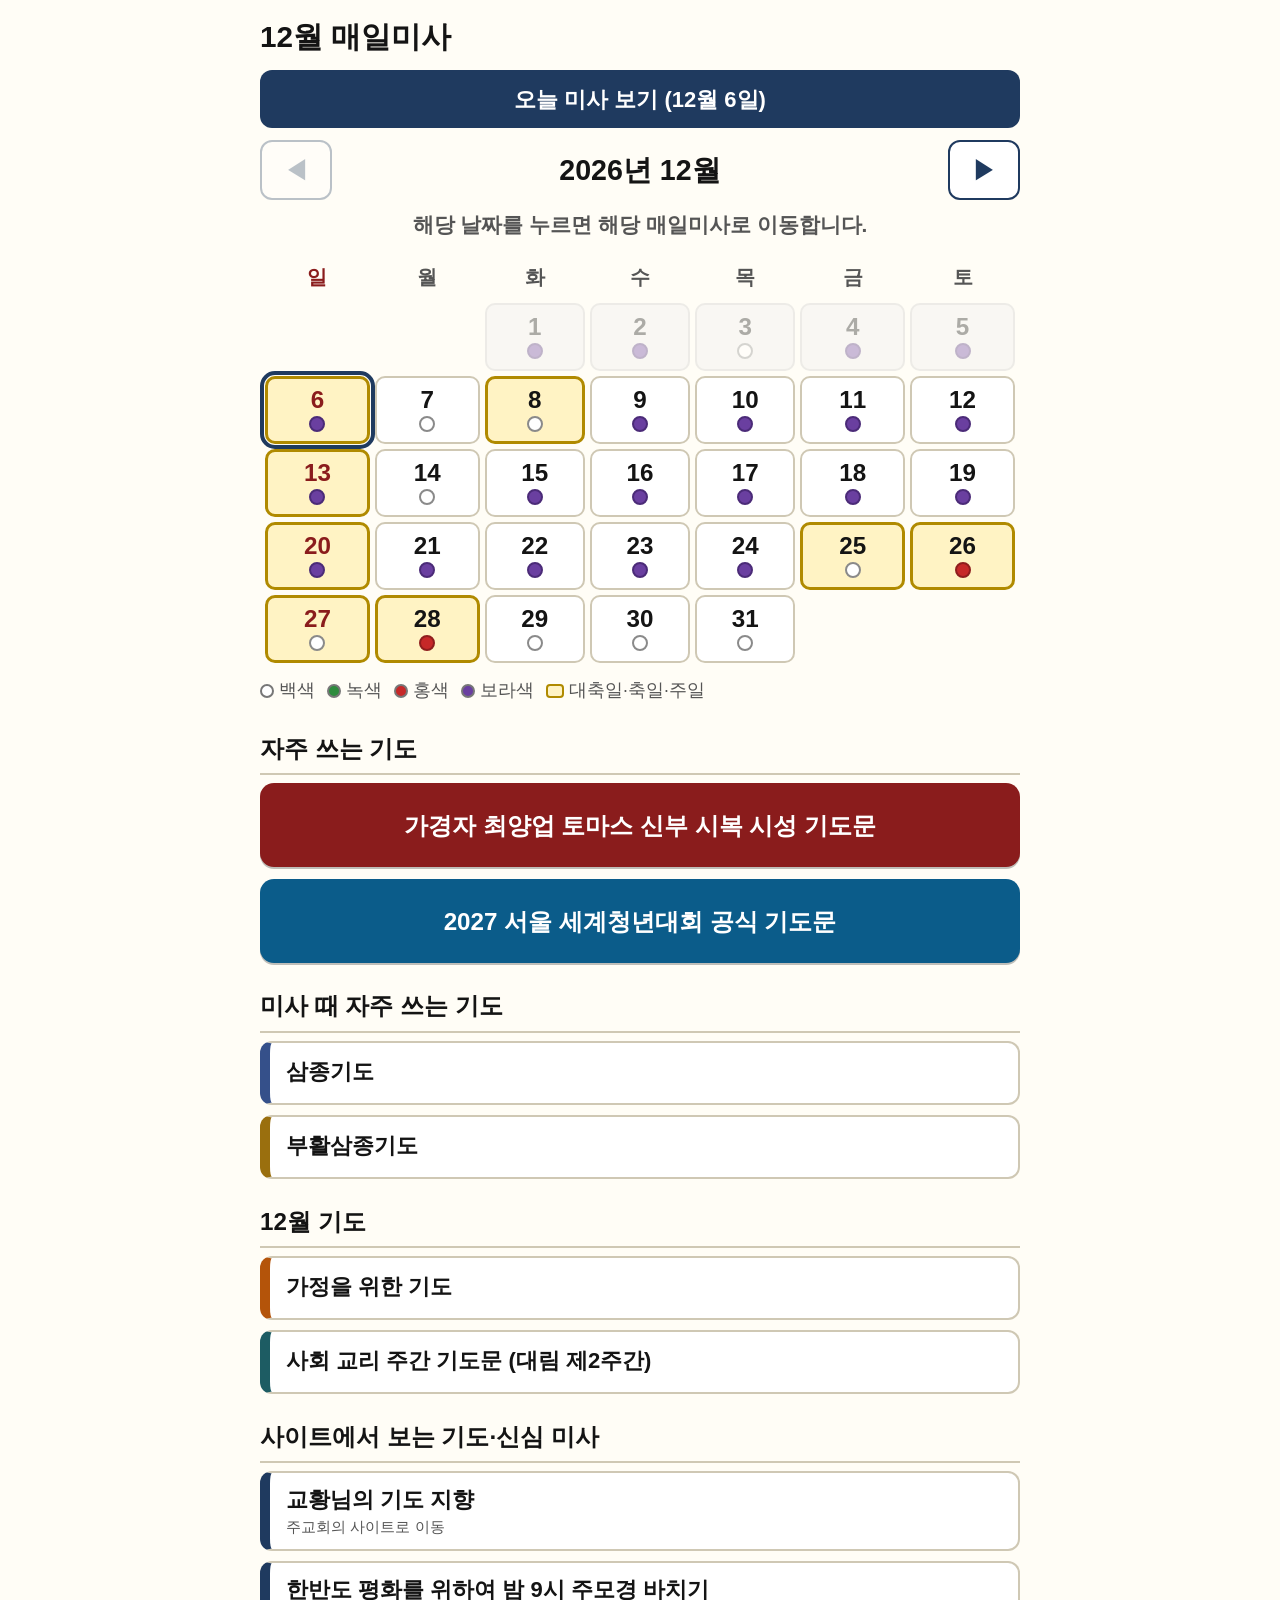
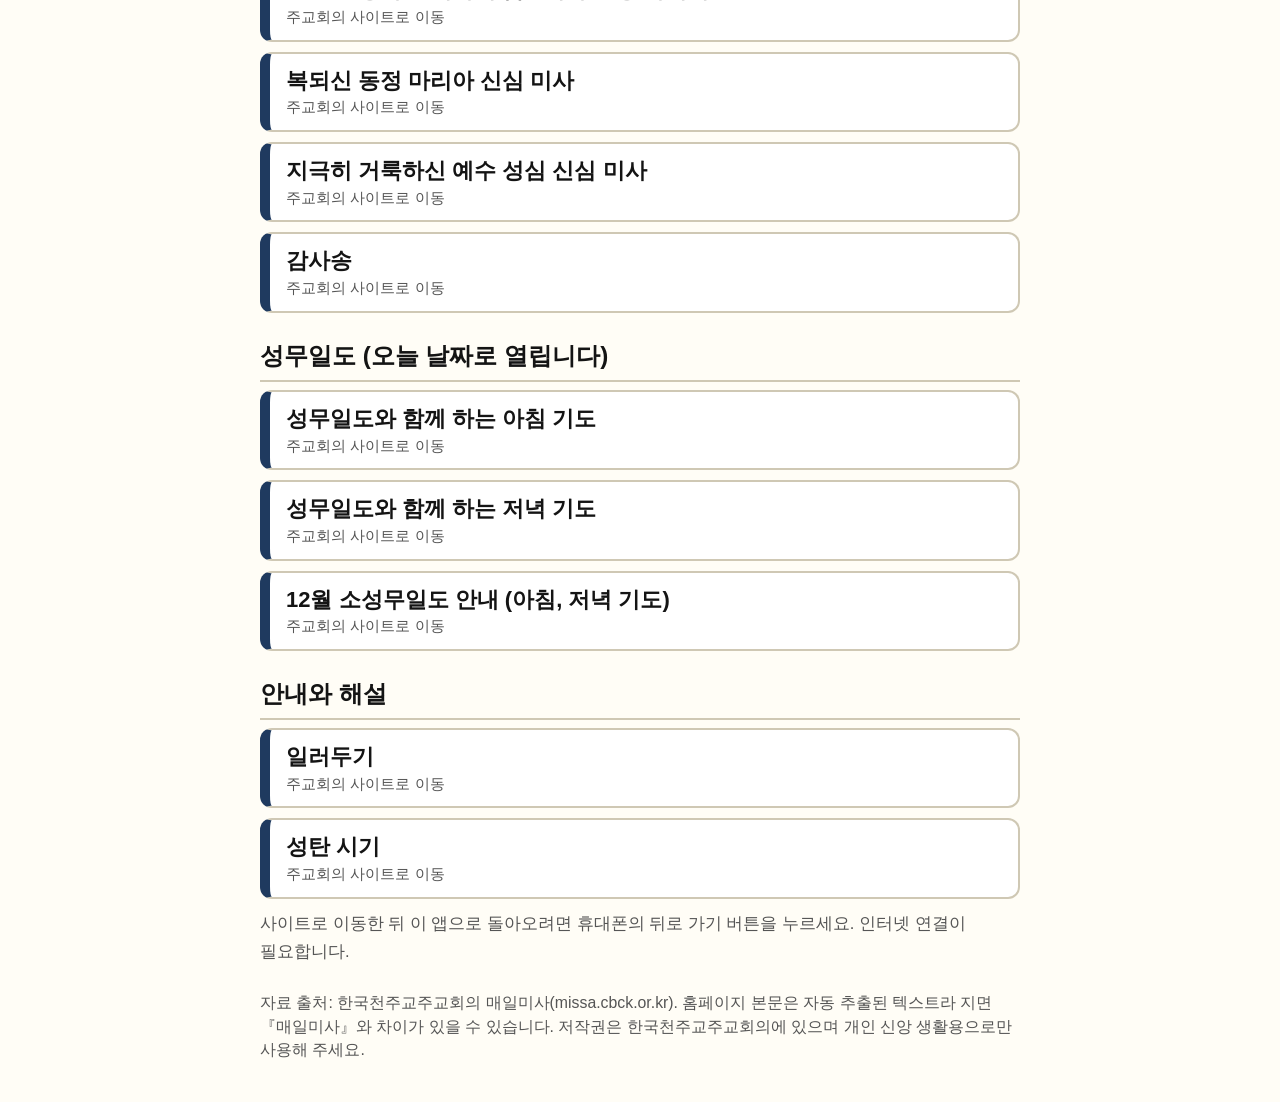
==== commit 00cbbe79: "매일미사: 지난 날짜는 달력에서 비활성화 Co-Authored-By: Claude Sonnet 5.5 <noreply@anthropic.com> Claude-Session: htt" ====
--- a/missa/index.html
+++ b/missa/index.html
@@ -31,6 +31,7 @@
 .cell.major{background:#fff3c4;border-color:#b08a00;border-width:3px}
 .cell.now{outline:4px solid var(--btn);outline-offset:1px}
 .cell.none{opacity:.35}
+.cell.past{opacity:.35;background:#eee;border-color:#ccc}
 .legend{display:flex;flex-wrap:wrap;gap:12px;font-size:.8rem;color:var(--sub);margin:8px 2px 4px;align-items:center}
 .legend span{display:inline-flex;align-items:center;gap:5px}
 .legend i{display:inline-block;width:14px;height:14px;border-radius:50%;border:2px solid #777}
@@ -222,9 +223,10 @@
    ['일러두기','https://missa.cbck.or.kr/DailyMissaInfo'],
    ['위령 성월','https://missa.cbck.or.kr/DailyMissaInfo/MM011'],
    ['대림 시기','https://missa.cbck.or.kr/DailyMissaInfo/MI004']]]]},
- 1:{pray:[], site:[
+ 1:{pray:['uni'], site:[
   ['사이트에서 보는 기도·신심 미사',[
-   ...COMMON_SITE_TOP,
+   ['교황님의 기도 지향','https://cbck.or.kr/Pope/Prayer/2027'],
+   COMMON_SITE_TOP[1],
    ['복되신 동정 마리아 신심 미사','https://missa.cbck.or.kr/MariaHeartMass?year=2027&month=01'],
    ['지극히 거룩하신 예수 성심 신심 미사','https://missa.cbck.or.kr/SacredHeartMass']]],
   ['성무일도 (오늘 날짜로 열립니다)',[
@@ -232,7 +234,6 @@
    ['성무일도와 함께 하는 저녁 기도','https://missa.cbck.or.kr/Prayer-Even']]],
   ['안내와 해설',[
    ['일러두기','https://missa.cbck.or.kr/DailyMissaInfo'],
-   ['성탄 시기','https://missa.cbck.or.kr/DailyMissaInfo/MI005'],
    ['연중 시기','https://missa.cbck.or.kr/DailyMissaInfo/MI001']]]]},
  12:{pray:['fam','soc'], site:[
   ['사이트에서 보는 기도·신심 미사',[
@@ -248,7 +249,7 @@
    ['일러두기','https://missa.cbck.or.kr/DailyMissaInfo'],
    ['성탄 시기','https://missa.cbck.or.kr/DailyMissaInfo/MI005']]]]}
 };
-const EXTRA_PRAY = [{"id":"fam","t":"가정을 위한 기도","c":"#b4540a","txt":"○ 마리아와 요셉에게 순종하시며\n가정생활을 거룩하게 하신 예수님,\n저희 가정을 거룩하게 하시고\n저희가 성가정을 본받아\n주님의 뜻을 따라 살게 하소서.\n\n● 가정생활의 자랑이며 모범이신\n성모 마리아와 성 요셉,\n저희 집안을 위하여 빌어 주시어\n모든 가족이 건강하고 행복하게 하시며\n언제나 주님을 섬기고 이웃을 사랑하며 살다가\n주님의 은총으로 영원한 천상 가정에 들게 하소서.\n\n◎ 아멘."},{"id":"soc","t":"사회 교리 주간 기도문 (대림 제2주간)","c":"#1d5c63","txt":"사랑의 원천이신 하느님,\n성자 예수 그리스도를 통하여 저희를 복음의 빛으로 비추시고\n죄의 속박에서 벗어나 진리 안에서 자유를 누리며\n생명의 길을 걷게 하시니 감사드립니다.\n\n \n\n세상에 구원의 복음을 전하라 하신 그리스도의 가르침에 따라\n저희가 사랑의 새 계명을 실천하고\n세상의 빛과 소금으로서\n정의롭고 평화로운 사회를 만드는 데 더욱 헌신하게 하소서.\n\n \n\n또한 저희가 생명의 소중함을 깨달아\n모든 피조물과 창조 질서 안에서 조화롭게 살아가고\n가난한 이들을 우선적으로 배려하며\n더불어 살아가는 공동선을 이룸으로써\n이 땅에 사랑과 생명의 문화를 건설하고\n하느님 나라의 신비를 드러내는 일꾼이 되게 하소서.\n\n \n\n하느님 아버지,\n‘사회 교리 주간’을 맞이하여\n주님의 일꾼으로 파견된 저희가\n자신의 소명을 더욱 깊이 깨닫게 하시고\n이 세상에서 참된 사랑의 증인으로 살게 하소서.\n\n \n\n우리 주 예수 그리스도를 통하여 비나이다.\n아멘.\n\n \n\n(한국천주교주교회의 승인)"}];
+const EXTRA_PRAY = [{"id":"fam","t":"가정을 위한 기도","c":"#b4540a","txt":"○ 마리아와 요셉에게 순종하시며\n가정생활을 거룩하게 하신 예수님,\n저희 가정을 거룩하게 하시고\n저희가 성가정을 본받아\n주님의 뜻을 따라 살게 하소서.\n\n● 가정생활의 자랑이며 모범이신\n성모 마리아와 성 요셉,\n저희 집안을 위하여 빌어 주시어\n모든 가족이 건강하고 행복하게 하시며\n언제나 주님을 섬기고 이웃을 사랑하며 살다가\n주님의 은총으로 영원한 천상 가정에 들게 하소서.\n\n◎ 아멘."},{"id":"soc","t":"사회 교리 주간 기도문 (대림 제2주간)","c":"#1d5c63","txt":"사랑의 원천이신 하느님,\n성자 예수 그리스도를 통하여 저희를 복음의 빛으로 비추시고\n죄의 속박에서 벗어나 진리 안에서 자유를 누리며\n생명의 길을 걷게 하시니 감사드립니다.\n\n \n\n세상에 구원의 복음을 전하라 하신 그리스도의 가르침에 따라\n저희가 사랑의 새 계명을 실천하고\n세상의 빛과 소금으로서\n정의롭고 평화로운 사회를 만드는 데 더욱 헌신하게 하소서.\n\n \n\n또한 저희가 생명의 소중함을 깨달아\n모든 피조물과 창조 질서 안에서 조화롭게 살아가고\n가난한 이들을 우선적으로 배려하며\n더불어 살아가는 공동선을 이룸으로써\n이 땅에 사랑과 생명의 문화를 건설하고\n하느님 나라의 신비를 드러내는 일꾼이 되게 하소서.\n\n \n\n하느님 아버지,\n‘사회 교리 주간’을 맞이하여\n주님의 일꾼으로 파견된 저희가\n자신의 소명을 더욱 깊이 깨닫게 하시고\n이 세상에서 참된 사랑의 증인으로 살게 하소서.\n\n \n\n우리 주 예수 그리스도를 통하여 비나이다.\n아멘.\n\n \n\n(한국천주교주교회의 승인)"},{"id":"uni","t":"그리스도교 일치를 위한 기도","c":"#2f6f6f","txt":"○ 주 예수 그리스도님,\n주님께서는 돌아가시기 전날 밤에\n아버지께 기도하신 대로\n주님과 아버지께서 하나이시듯\n주님을 믿는 모든 이가 하나 되기를 바라셨나이다.\n\n● 저희는 같은 믿음으로 세례를 받고\n같은 주님을 모시면서도\n서로 갈라져\n주님의 뜻을 이루지 못하고 있나이다.\n\n○ 이제 저희는\n한마음으로 기도하며\n하나가 되고자 하오니\n\n● 저희를 도와주시어\n미움과 불신을 버리고\n진리 안에서 서로 사랑하며\n하나의 공동체를 이루게 하소서.\n\n◎ 아멘."}];
 PRAY.push(...EXTRA_PRAY);
 PRAY.push({id:'ang', t:'삼종기도', c:'#35508a', txt:`○ 주님의 천사가 마리아께 아뢰니
 ● 성령으로 잉태하셨나이다.
@@ -328,8 +329,9 @@
   for(let r=0;r<6&&d<=last;r++){h+='<tr>';for(let c=0;c<7;c++){
     if((r===0&&c<first)||d>last){h+='<td></td>';continue;}
     const k=key(Y,M,d),e=DATA[k];
-    const cls='cell'+(e&&isMajor(e.t)?' major':'')+(k===tk?' now':'')+(e?'':' none');
-    h+='<td class="'+(c===0?'sun':'')+'"><button class="'+cls+'" '+(e?'onclick="go(\''+k+'\')"':'disabled')+' aria-label="'+d+'일 '+(e?esc(dispTitle(e.t)):'')+'"><span class="n">'+d+'</span><span class="dot c-'+(e?e.c:'')+'"></span></button></td>';
+    const past=!!e&&k<tk;
+    const cls='cell'+(e&&isMajor(e.t)?' major':'')+(k===tk?' now':'')+(e?'':' none')+(past?' past':'');
+    h+='<td class="'+(c===0?'sun':'')+'"><button class="'+cls+'" '+(e&&!past?'onclick="go(\''+k+'\')"':'disabled')+' aria-label="'+d+'일 '+(e?esc(dispTitle(e.t)):'')+'"><span class="n">'+d+'</span><span class="dot c-'+(e?e.c:'')+'"></span></button></td>';
     d++;}h+='</tr>';}
   h+='</table>';
   h+='<div class="legend"><span><i class="c-백"></i>백색</span><span><i class="c-녹"></i>녹색</span><span><i class="c-홍"></i>홍색</span><span><i class="c-자"></i>보라색</span><span><b></b>대축일·축일·주일</span></div>';
@@ -381,7 +383,7 @@
   const prev=shift(k,-1), next=shift(k,1);
   let h='<div class="top"><h1>매일미사</h1></div>';
   h+='<div class="bar"><button class="btn alt" onclick="goHome()">달력</button>'+
-     '<button class="btn alt" '+(DATA[prev]?'onclick="go(\''+prev+'\')"':'disabled style="opacity:.35"')+'>◀ 전날</button>'+
+     '<button class="btn alt" '+(DATA[prev]&&prev>=todayKey()?'onclick="go(\''+prev+'\')"':'disabled style="opacity:.35"')+'>◀ 전날</button>'+
      '<button class="btn alt" '+(DATA[next]?'onclick="go(\''+next+'\')"':'disabled style="opacity:.35"')+'>다음날 ▶</button></div>';
   h+='<div class="head"><div class="date">'+esc(e.d)+'</div><div class="title"><span class="dot c-'+e.c+'" title="'+COLN[e.c]+'"></span><span>'+esc(dispTitle(e.t))+'</span></div>';
   if(e.n) h+='<div class="opt">'+esc(e.n)+'</div>';
@@ -398,7 +400,7 @@
   }
   h+='<div class="body" id="body"><div class="bh"><h3>'+esc(state.tab)+'</h3>'+fsBox()+'</div><p>'+renderLines(state.tab,S[state.tab])+'</p></div>';
   h+='<div class="bar" style="margin-top:14px"><button class="btn alt" onclick="goHome()">달력</button>'+
-     '<button class="btn alt" '+(DATA[prev]?'onclick="go(\''+prev+'\')"':'disabled style="opacity:.35"')+'>◀ 전날</button>'+
+     '<button class="btn alt" '+(DATA[prev]&&prev>=todayKey()?'onclick="go(\''+prev+'\')"':'disabled style="opacity:.35"')+'>◀ 전날</button>'+
      '<button class="btn alt" '+(DATA[next]?'onclick="go(\''+next+'\')"':'disabled style="opacity:.35"')+'>다음날 ▶</button></div>';
   h+=foot();
   app.innerHTML=h;
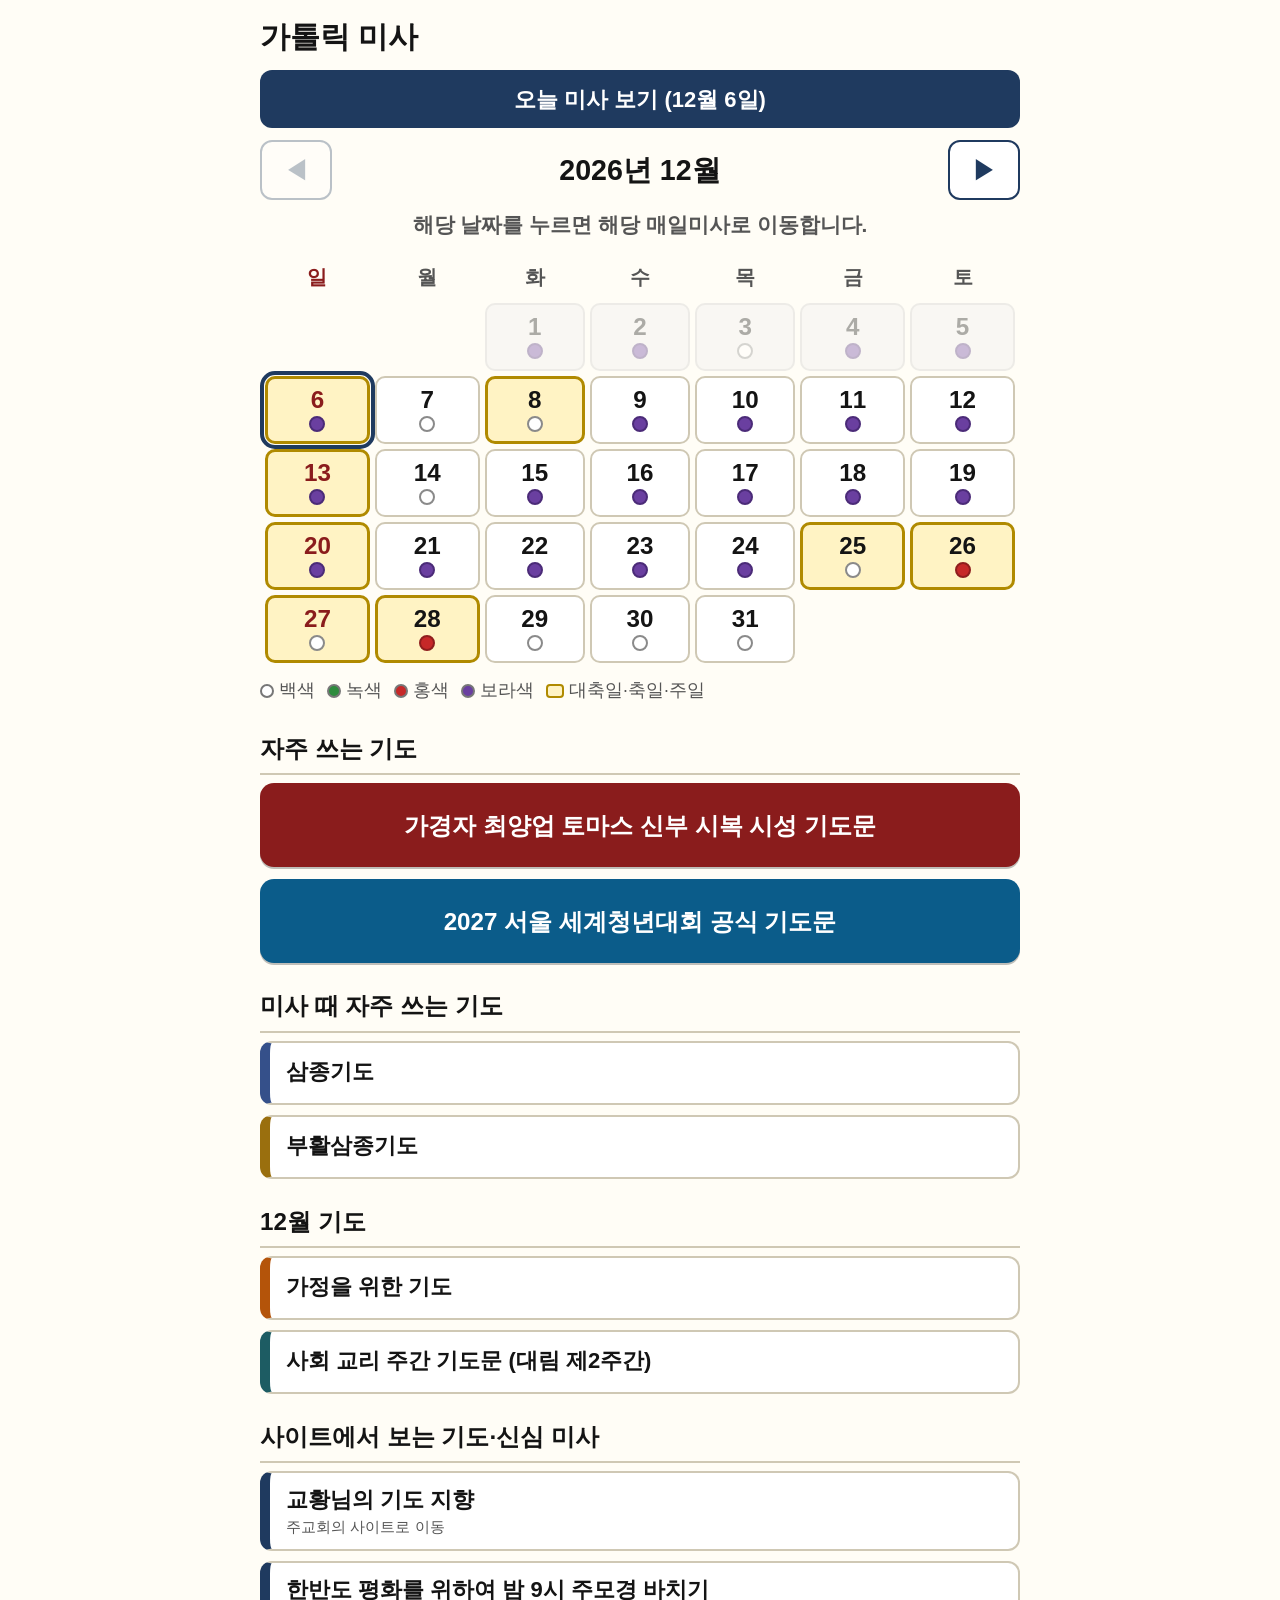
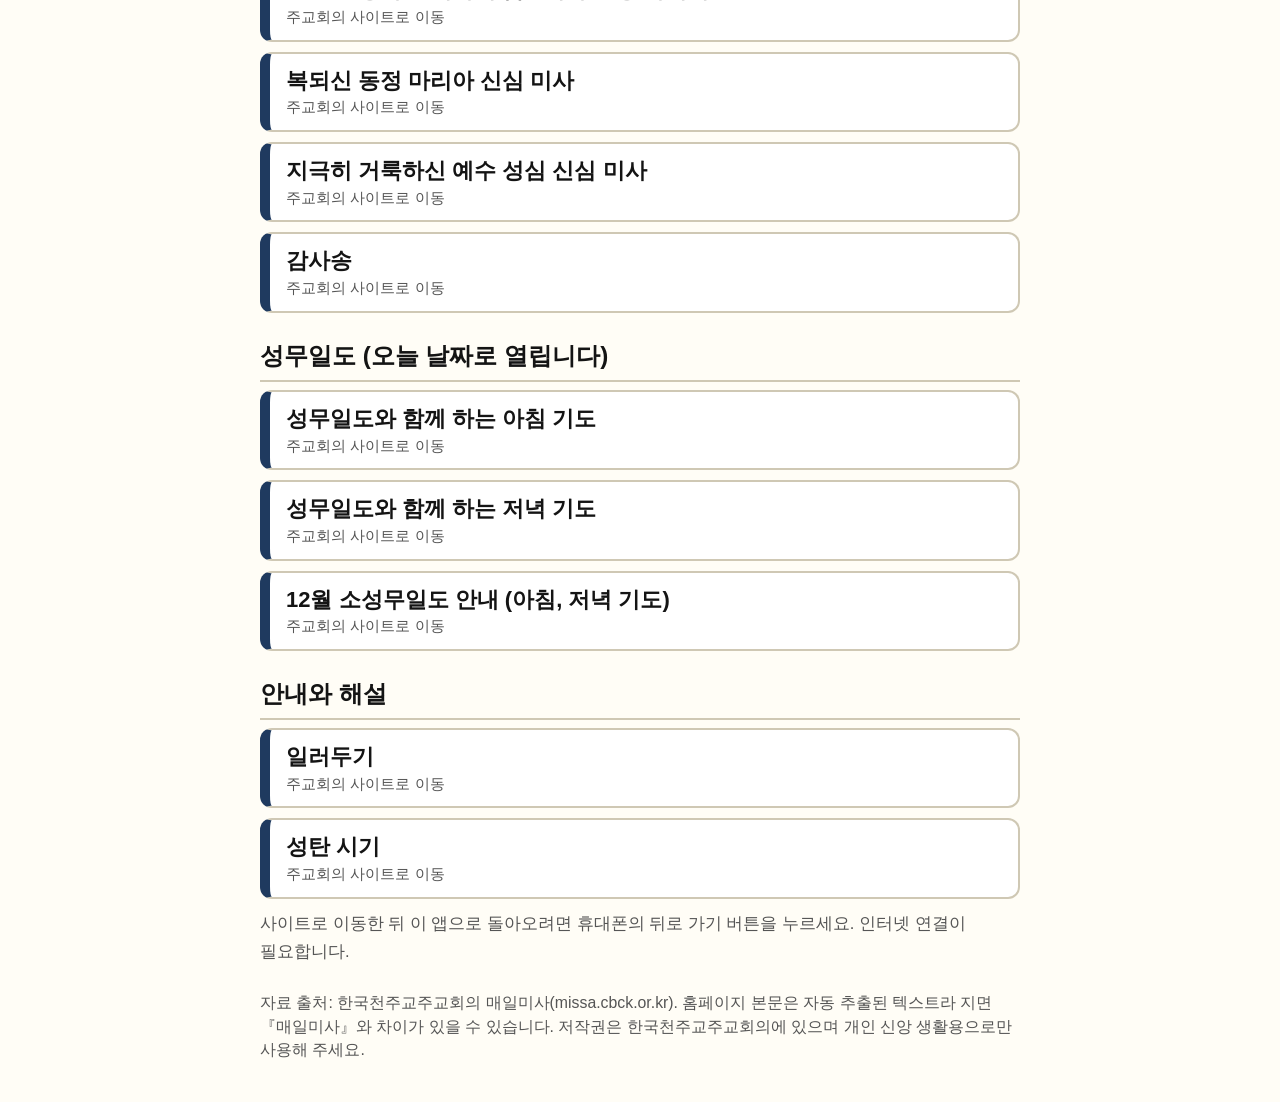
==== commit b86e983d: "가톨릭 미사: 앱 이름·아이콘·매니페스트 추가, APK 빌드 설정 - missa 페이지 이름을 「가톨릭 미사」로 바꾸고 manifest와 아이콘 연결 - 같은 주소를 불러오는 얇은" ====
--- a/missa/index.html
+++ b/missa/index.html
@@ -3,7 +3,13 @@
 <head>
 <meta charset="utf-8">
 <meta name="viewport" content="width=device-width, initial-scale=1, viewport-fit=cover">
-<title>매일미사</title>
+<title>가톨릭 미사</title>
+<meta name="theme-color" content="#5a0a1a">
+<link rel="manifest" href="manifest.webmanifest">
+<link rel="icon" type="image/png" sizes="192x192" href="icon-192.png">
+<link rel="apple-touch-icon" href="apple-touch-icon.png">
+<meta name="apple-mobile-web-app-title" content="가톨릭 미사">
+<meta name="mobile-web-app-capable" content="yes">
 <style>
 :root{--tfs:22px;--bg:#fffdf6;--ink:#141414;--sub:#555;--line:#cfc8b4;--btn:#1f3a5f;--btnink:#fff;--accent:#8a1c1c;--soft:#f1ecdc}
 *{box-sizing:border-box;-webkit-tap-highlight-color:transparent}
@@ -318,7 +324,7 @@
   const tk=todayKey(), W=winYMs();
   if(viewYM<W[0])viewYM=W[0]; if(viewYM>W[2])viewYM=W[2];
   const Y=Math.floor(viewYM/100), M=viewYM%100, has=hasMonth(viewYM);
-  let h='<div class="top"><h1>'+M+'월 매일미사</h1></div>';
+  let h='<div class="top"><h1>가톨릭 미사</h1></div>';
   if(DATA[tk]) h+='<div class="today"><button class="btn" onclick="go(\''+tk+'\')">오늘 미사 보기 ('+parseInt(tk.slice(4,6))+'월 '+parseInt(tk.slice(6))+'일)</button></div>';
   h+='<div class="mnav"><button class="mb" '+(viewYM<=W[0]?'disabled':'onclick="setMonth('+addM(viewYM,-1)+')"')+' aria-label="이전 달">◀</button><div class="mt">'+Y+'년 '+M+'월</div><button class="mb" '+(viewYM>=W[2]?'disabled':'onclick="setMonth('+addM(viewYM,1)+')"')+' aria-label="다음 달">▶</button></div>';
   if(!has){h+='<div class="prep">'+Y+'년 '+M+'월 매일미사는 준비 중입니다.<br>준비가 끝나면 이곳에서 볼 수 있습니다.</div>';}
@@ -381,7 +387,7 @@
   if(!S[state.tab]) state.tab=MAIN.find(x=>S[x])||Object.keys(S)[0];
   viewYM=+k.slice(0,6);
   const prev=shift(k,-1), next=shift(k,1);
-  let h='<div class="top"><h1>매일미사</h1></div>';
+  let h='<div class="top"><h1>가톨릭 미사</h1></div>';
   h+='<div class="bar"><button class="btn alt" onclick="goHome()">달력</button>'+
      '<button class="btn alt" '+(DATA[prev]&&prev>=todayKey()?'onclick="go(\''+prev+'\')"':'disabled style="opacity:.35"')+'>◀ 전날</button>'+
      '<button class="btn alt" '+(DATA[next]?'onclick="go(\''+next+'\')"':'disabled style="opacity:.35"')+'>다음날 ▶</button></div>';
@@ -392,13 +398,13 @@
   if(e.i) h+='<div class="intro">'+esc(e.i)+'</div>';
   if(e.m){h+='<div class="mset">'+e.m.map((x,i)=>'<button class="tab'+(i===state.mass?' on':'')+'" onclick="setMass('+i+')">'+esc(x.l)+'</button>').join('')+'</div>';}
   const mains=MAIN.filter(x=>S[x]);
-  h+='<div class="tabs" id="tabs">'+mains.map(x=>'<button class="tab'+(x===state.tab?' on':'')+'" onclick="setTab(\''+x+'\')">'+x+'</button>').join('')+'</div>';
+  if(mains.length) h+='<div class="tabs" id="tabs">'+mains.map(x=>'<button class="tab'+(x===state.tab?' on':'')+'" onclick="setTab(\''+x+'\')">'+x+'</button>').join('')+'</div>';
   const others=OTHER.filter(x=>S[x]);
   if(others.length){
     h+='<button class="more" onclick="toggleMore()">'+(state.more?'다른 기도문 접기':'다른 기도문 보기 (입당송·본기도 등)')+'</button>';
     if(state.more) h+='<div class="tabs small">'+others.map(x=>'<button class="tab'+(x===state.tab?' on':'')+'" onclick="setTab(\''+x+'\')">'+x+'</button>').join('')+'</div>';
   }
-  h+='<div class="body" id="body"><div class="bh"><h3>'+esc(state.tab)+'</h3>'+fsBox()+'</div><p>'+renderLines(state.tab,S[state.tab])+'</p></div>';
+  if(S[state.tab]) h+='<div class="body" id="body"><div class="bh"><h3>'+esc(state.tab)+'</h3>'+fsBox()+'</div><p>'+renderLines(state.tab,S[state.tab])+'</p></div>';
   h+='<div class="bar" style="margin-top:14px"><button class="btn alt" onclick="goHome()">달력</button>'+
      '<button class="btn alt" '+(DATA[prev]&&prev>=todayKey()?'onclick="go(\''+prev+'\')"':'disabled style="opacity:.35"')+'>◀ 전날</button>'+
      '<button class="btn alt" '+(DATA[next]?'onclick="go(\''+next+'\')"':'disabled style="opacity:.35"')+'>다음날 ▶</button></div>';
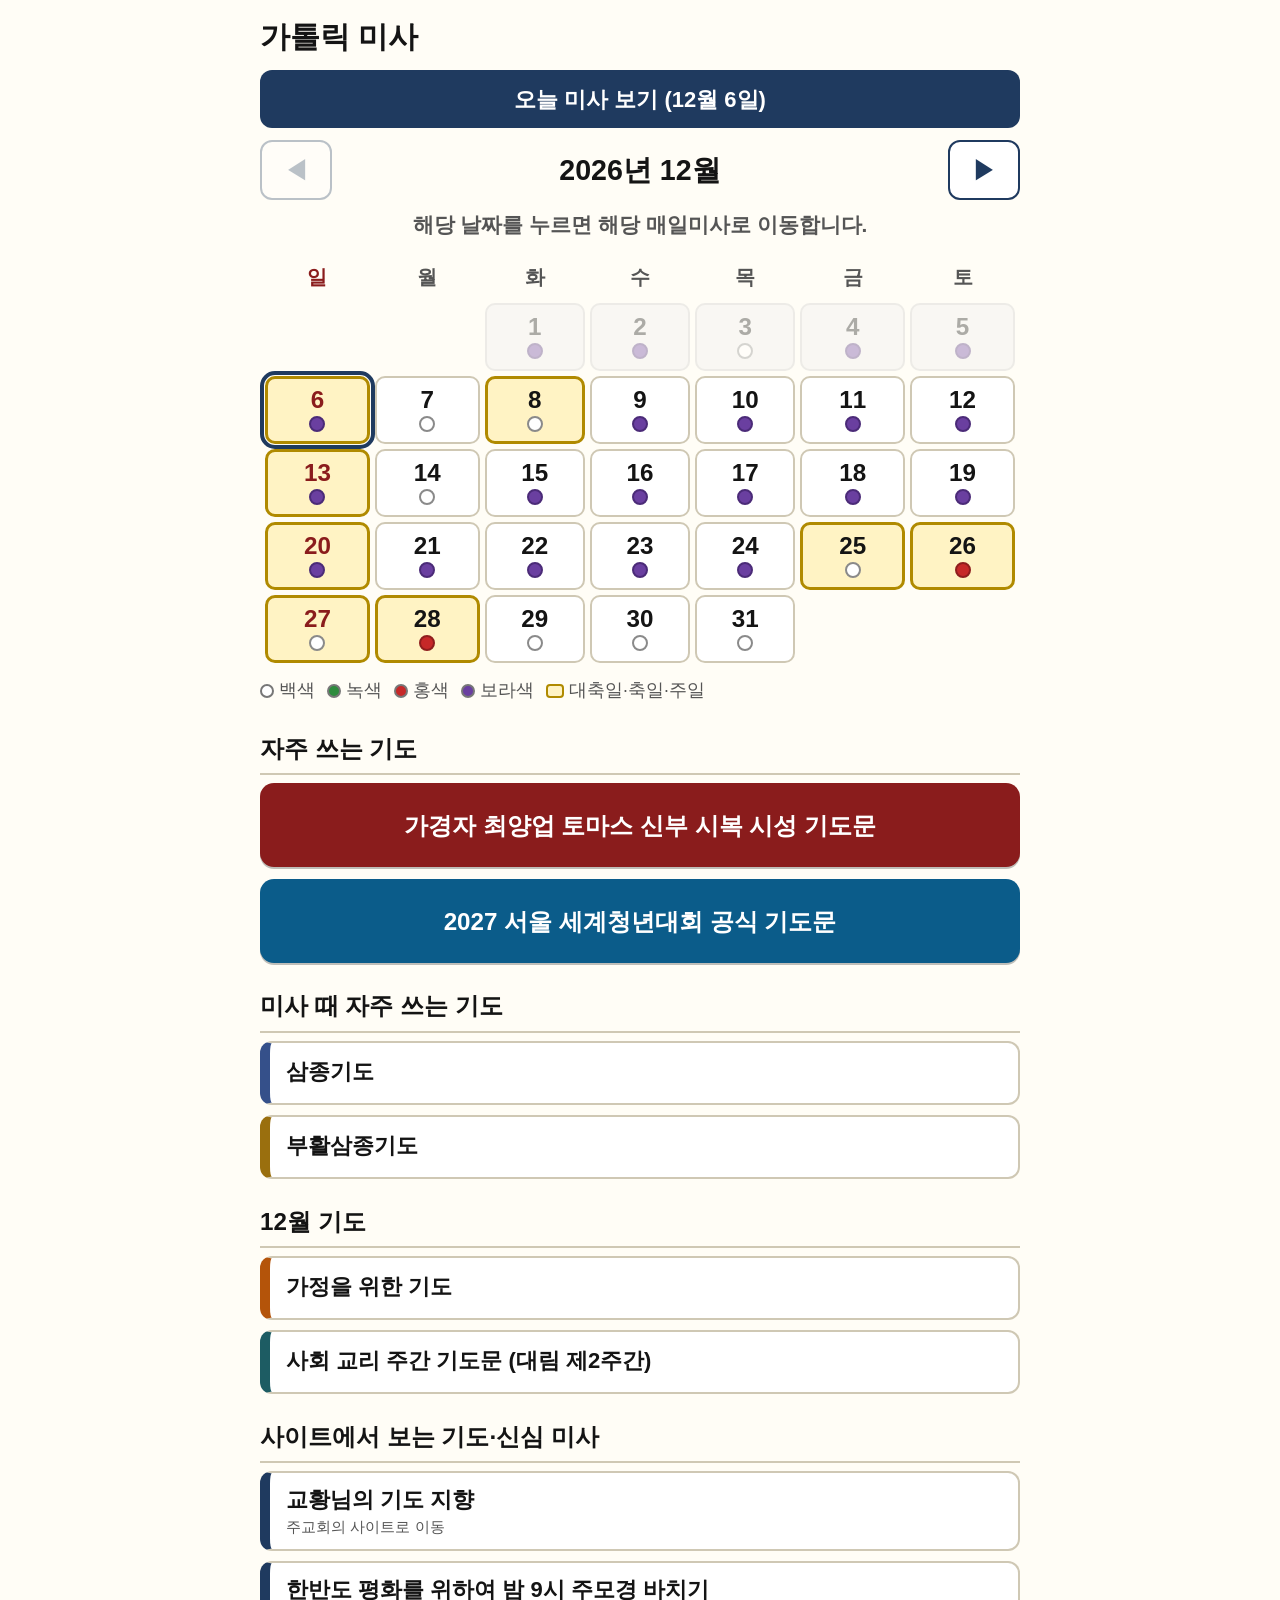
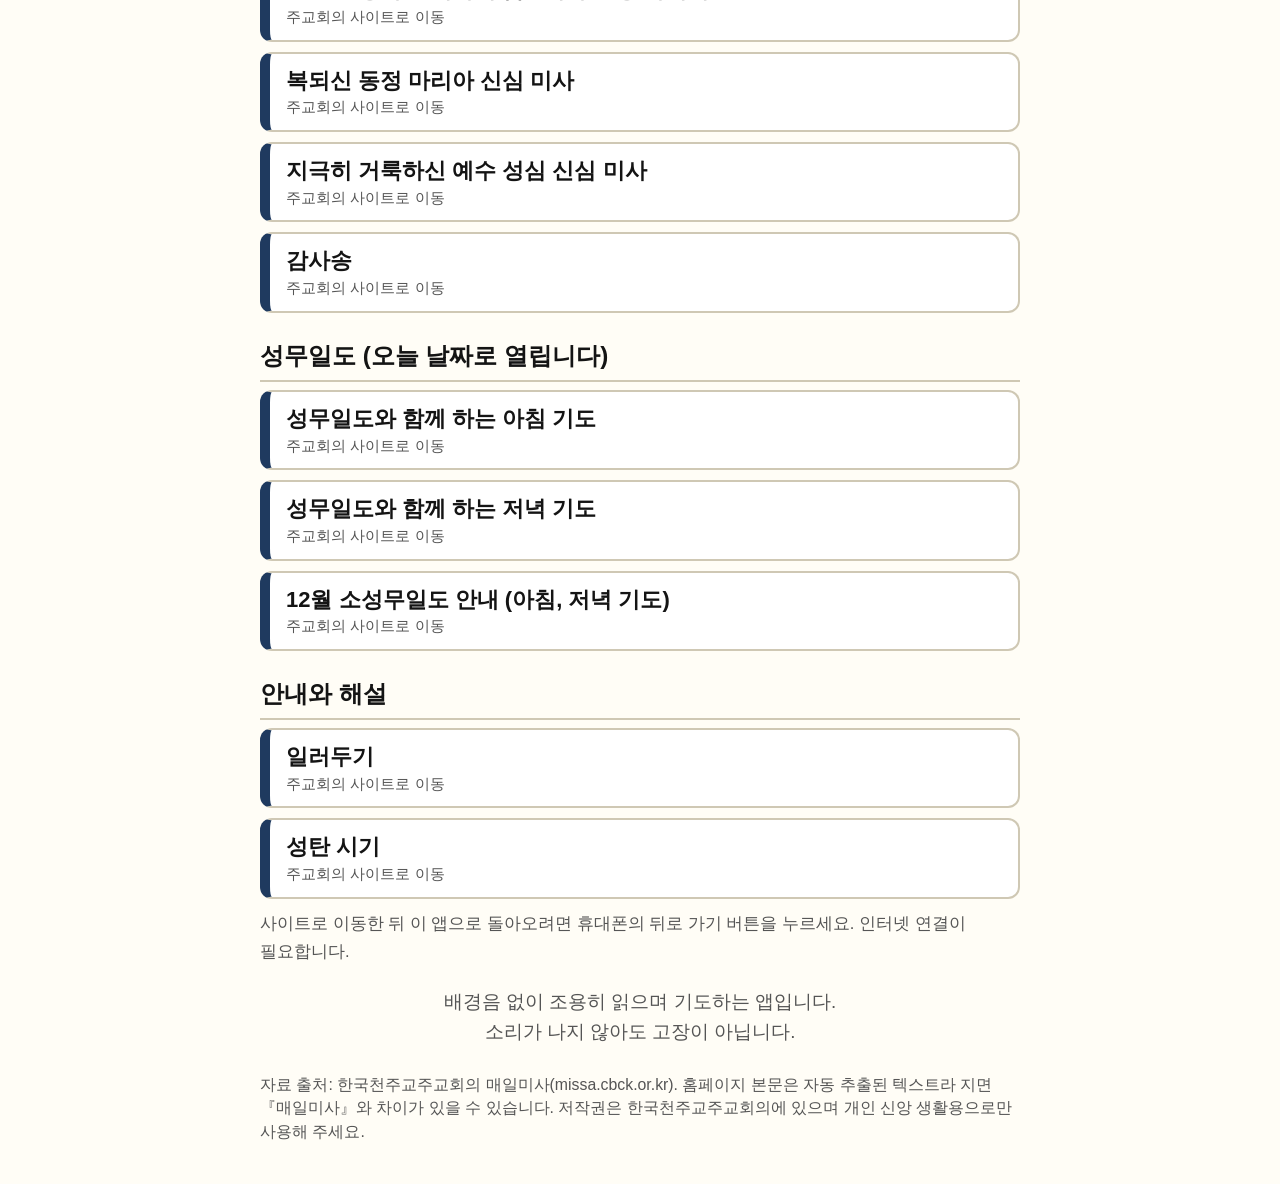
==== commit 4c923015: "가톨릭 미사: 메인 화면 하단에 배경음 없음 안내 문구 추가 Co-Authored-By: Claude Sonnet 5.5 <noreply@anthropic.com> Claude-S" ====
--- a/missa/index.html
+++ b/missa/index.html
@@ -71,6 +71,7 @@
 .vn{font-size:.7em;vertical-align:super;color:var(--sub);margin-right:.25em;font-weight:700}
 .gap{height:.6em}
 .foot{margin-top:26px;font-size:.72rem;color:var(--sub);line-height:1.5}
+.nosound{margin-top:22px;text-align:center;font-size:.85rem;color:var(--sub);line-height:1.6}
 .pbig{display:block;width:100%;min-height:84px;margin:0 0 12px;padding:12px 16px;border:0;border-radius:14px;color:#fff;font-weight:700;font-size:1.1rem;line-height:1.4;text-align:center;box-shadow:0 2px 0 rgba(0,0,0,.25)}
 .plist{display:block;width:100%;min-height:64px;margin:0 0 10px;padding:12px 16px;border:2px solid var(--line);border-left-width:10px;border-left-color:var(--btn);border-radius:12px;background:#fff;color:var(--ink);font-weight:700;font-size:1rem;line-height:1.4;text-align:left;text-decoration:none}
 .prep{margin:18px 16px;padding:28px 18px;border:2px dashed #bbb;border-radius:12px;text-align:center;font-size:1.15rem;font-weight:700;line-height:1.7;color:var(--sub)}
@@ -354,6 +355,7 @@
     for(const [n,u] of items) h+='<a class="plist ext" href="'+u+'">'+esc(n)+'<small>주교회의 사이트로 이동</small></a>';
   }
   if(cfg.site.length)h+='<div class="note">사이트로 이동한 뒤 이 앱으로 돌아오려면 휴대폰의 뒤로 가기 버튼을 누르세요. 인터넷 연결이 필요합니다.</div>';
+  h+='<div class="nosound">배경음 없이 조용히 읽으며 기도하는 앱입니다.<br>소리가 나지 않아도 고장이 아닙니다.</div>';
   h+=foot();
   app.innerHTML=h; window.scrollTo(0,0);
 }
